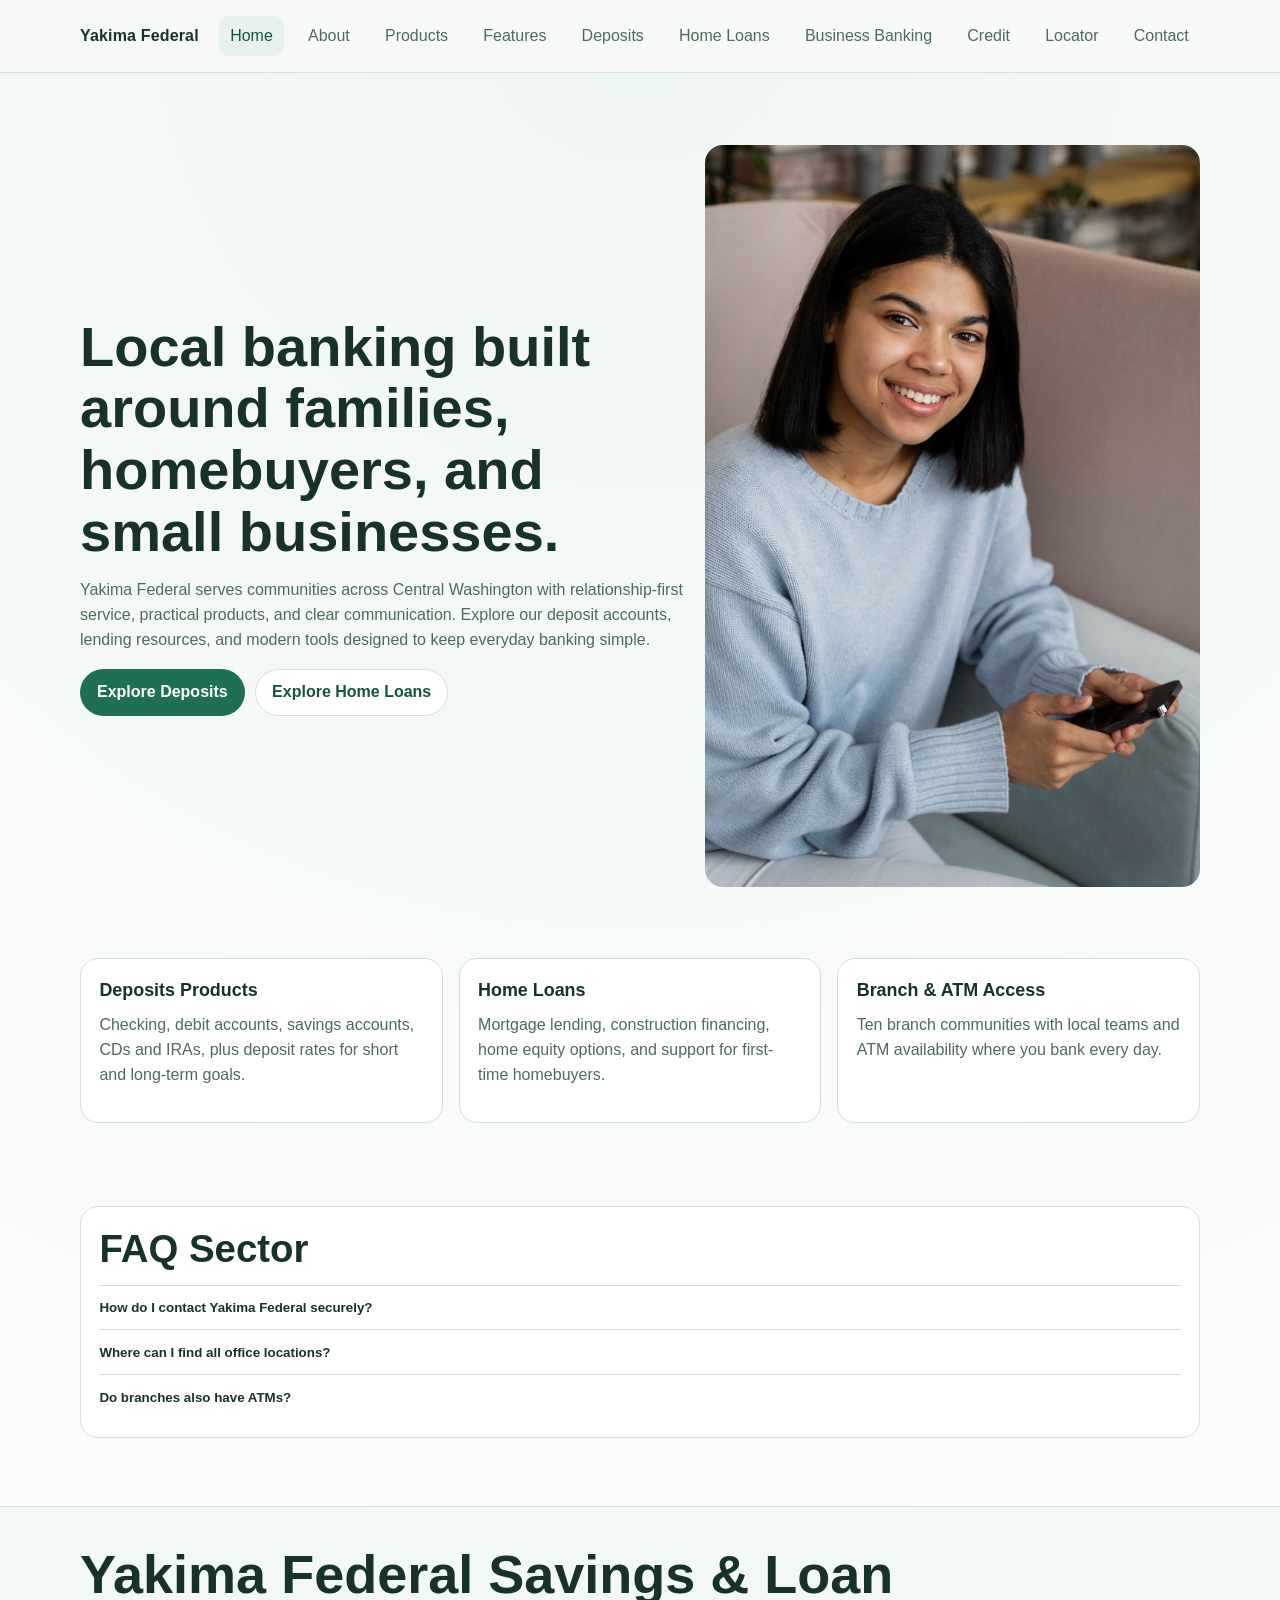
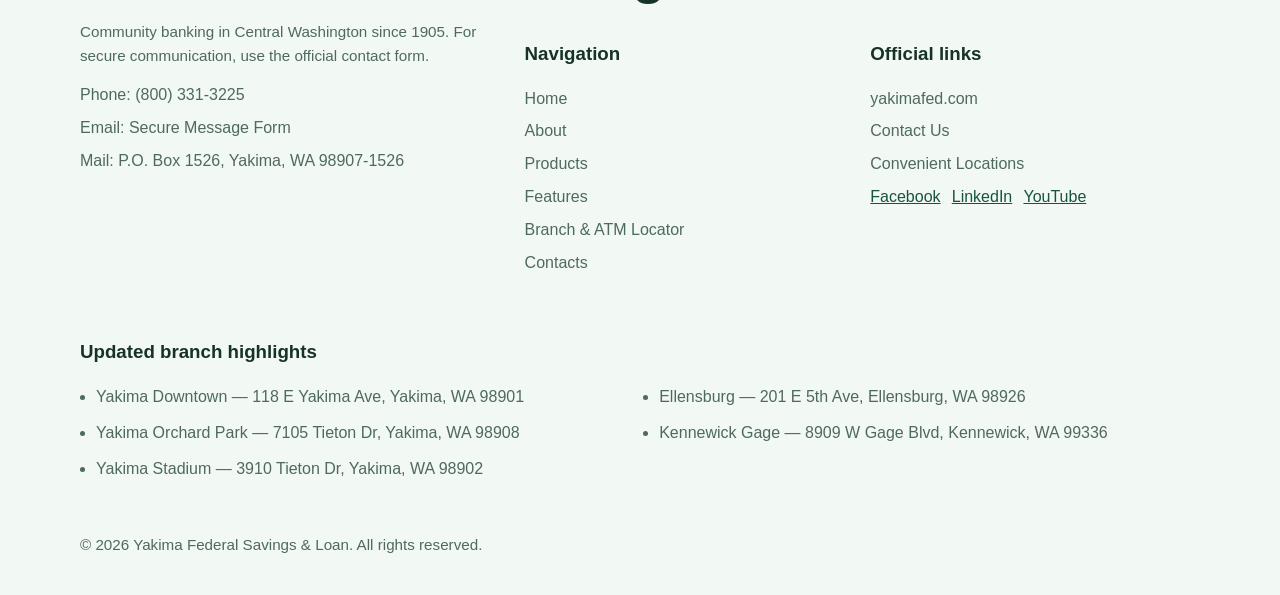
==== yak/index.html @ b7fe2c8a "Drop unused legacy font stylesheet artifacts" ====
<!DOCTYPE html>
<html lang="en">
<head>
  <meta charset="UTF-8">
  <meta name="viewport" content="width=device-width, initial-scale=1.0">
  <title>Home | Yakima Federal</title>
  <link rel="stylesheet" href="site.css">
</head>
<body>
<header class="topbar">
  <div class="container nav-wrap">
    <a class="brand" href="index.html">Yakima Federal</a>
    <button class="menu-toggle" aria-expanded="false" aria-label="Open menu">Menu</button>
    <nav class="nav-links"><a class="active" href="index.html">Home</a><a class="" href="about/index.html">About</a><a class="" href="products/index.html">Products</a><a class="" href="features/index.html">Features</a><a class="" href="deposits-products/index.html">Deposits</a><a class="" href="home-loans/index.html">Home Loans</a><a class="" href="business-banking/index.html">Business Banking</a><a class="" href="credit/index.html">Credit</a><a class="" href="branch-atm-locator/index.html">Locator</a><a class="" href="contact/index.html">Contact</a></nav>
  </div>
</header>

<main>
  <section class="hero">
    <div class="container hero-grid">
      <div>
        <h1>Local banking built around families, homebuyers, and small businesses.</h1>
        <p>Yakima Federal serves communities across Central Washington with relationship-first service, practical products, and clear communication. Explore our deposit accounts, lending resources, and modern tools designed to keep everyday banking simple.</p>
        <div class="actions">
          <a class="btn primary" href="deposits-products/index.html">Explore Deposits</a>
          <a class="btn secondary" href="home-loans/index.html">Explore Home Loans</a>
        </div>
      </div>
      <img src="young-co-worker-spending-time-office_23-2149328310.jpg" alt="Two coworkers reviewing financial information in an office">
    </div>
  </section>
  <section class="section" id="quick-links">
    <div class="container grid grid-3">
      <article class="card"><h3>Deposits Products</h3><p>Checking, debit accounts, savings accounts, CDs and IRAs, plus deposit rates for short and long-term goals.</p></article>
      <article class="card"><h3>Home Loans</h3><p>Mortgage lending, construction financing, home equity options, and support for first-time homebuyers.</p></article>
      <article class="card"><h3>Branch &amp; ATM Access</h3><p>Ten branch communities with local teams and ATM availability where you bank every day.</p></article>
    </div>
  </section>
  <section class="section">
    <div class="container card faq-sector" id="faq">
      <h2>FAQ Sector</h2>
      <div class="faq-item" data-faq-item><button class="faq-question" data-faq-trigger>How do I contact Yakima Federal securely?</button><div class="faq-answer">Use the secure message form on the official Contact Us page or call (800) 331-3225 for direct support.</div></div>
      <div class="faq-item" data-faq-item><button class="faq-question" data-faq-trigger>Where can I find all office locations?</button><div class="faq-answer">Open the Branch &amp; ATM Locator page for the complete updated address list.</div></div>
      <div class="faq-item" data-faq-item><button class="faq-question" data-faq-trigger>Do branches also have ATMs?</button><div class="faq-answer">Yes, the listed branch locations include ATM access according to the published location directory.</div></div>
    </div>
  </section>
</main>
<footer>
  <div class="container footer-inner">
    <h2 class="footer-title">Yakima Federal Savings &amp; Loan</h2>
    <div class="footer-grid">
      <div>
        <p class="small">Community banking in Central Washington since 1905. For secure communication, use the official contact form.</p>
        <ul class="footer-list">
          <li>Phone: <a href="tel:+18003313225">(800) 331-3225</a></li>
          <li>Email: <a href="https://www.yakimafed.com/contact-us/" target="_blank" rel="noopener">Secure Message Form</a></li>
          <li>Mail: P.O. Box 1526, Yakima, WA 98907-1526</li>
        </ul>
      </div>
      <div>
        <h3>Navigation</h3>
        <ul class="footer-list">
          <li><a href="index.html">Home</a></li>
          <li><a href="about/index.html">About</a></li>
          <li><a href="products/index.html">Products</a></li>
          <li><a href="features/index.html">Features</a></li>
          <li><a href="branch-atm-locator/index.html">Branch &amp; ATM Locator</a></li>
          <li><a href="contact/index.html">Contacts</a></li>
        </ul>
      </div>
      <div>
        <h3>Official links</h3>
        <ul class="footer-list">
          <li><a href="https://www.yakimafed.com" target="_blank" rel="noopener">yakimafed.com</a></li>
          <li><a href="https://www.yakimafed.com/contact-us/" target="_blank" rel="noopener">Contact Us</a></li>
          <li><a href="https://www.yakimafed.com/convenient-locations/" target="_blank" rel="noopener">Convenient Locations</a></li>
        </ul>
        <div class="socials">
          <a href="https://www.facebook.com/yakfed" target="_blank" rel="noopener">Facebook</a>
          <a href="https://www.linkedin.com/company/yakfed/" target="_blank" rel="noopener">LinkedIn</a>
          <a href="https://www.youtube.com/@yakimafederal_official" target="_blank" rel="noopener">YouTube</a>
        </div>
      </div>
    </div>
    <div class="section">
      <h3>Updated branch highlights</h3>
      <ul class="location-list"><li>Yakima Downtown — 118 E Yakima Ave, Yakima, WA 98901</li><li>Yakima Orchard Park — 7105 Tieton Dr, Yakima, WA 98908</li><li>Yakima Stadium — 3910 Tieton Dr, Yakima, WA 98902</li><li>Ellensburg — 201 E 5th Ave, Ellensburg, WA 98926</li><li>Kennewick Gage — 8909 W Gage Blvd, Kennewick, WA 99336</li></ul>
    </div>
    <p class="small">© <span class="current-year"></span> Yakima Federal Savings &amp; Loan. All rights reserved.</p>
  </div>
</footer><script src="site.js"></script>
</body>
</html>
---- yak/site.css ----
:root {
  --bg: #f7faf7;
  --card: #ffffff;
  --text: #173227;
  --muted: #4e6a5d;
  --line: #d2e2d6;
  --accent: #1f6f52;
  --accent-dark: #17543f;
}
* { box-sizing: border-box; }
html, body { margin: 0; padding: 0; }
body {
  font-family: Inter, Mulish, Arial, sans-serif;
  background: radial-gradient(circle at top, #eef6f1 0%, #f7faf7 45%, #ffffff 100%);
  color: var(--text);
  line-height: 1.55;
}
a { color: inherit; text-decoration: none; }
img { max-width: 100%; border-radius: 18px; }
.container { width: min(1120px, 92%); margin: 0 auto; }
.topbar {
  position: sticky; top: 0; z-index: 30; backdrop-filter: blur(8px);
  background: rgba(247, 250, 247, 0.85); border-bottom: 1px solid var(--line);
}
.nav-wrap { display: flex; align-items: center; justify-content: space-between; gap: 1rem; min-height: 72px; }
.brand { font-weight: 700; letter-spacing: .01em; }
.menu-toggle { display: none; border: 1px solid var(--line); background: #fff; border-radius: 10px; padding: .45rem .7rem; cursor: pointer; }
.nav-links { display: flex; gap: .8rem; align-items: center; flex-wrap: wrap; }
.nav-links a { padding: .45rem .7rem; border-radius: 10px; color: var(--muted); }
.nav-links a:hover, .nav-links a.active { background: #e6f2eb; color: var(--accent-dark); }
.hero { padding: 4.5rem 0 2.2rem; }
.hero-grid { display: grid; gap: 1.3rem; grid-template-columns: 1.1fr .9fr; align-items: center; }
h1 { font-size: clamp(2rem, 5vw, 3.5rem); line-height: 1.1; margin: 0 0 1rem; }
h2 { font-size: clamp(1.5rem, 3.2vw, 2.4rem); line-height: 1.2; margin: 0 0 .8rem; }
p { margin: 0 0 1rem; color: var(--muted); }
.actions { display: flex; flex-wrap: wrap; gap: .65rem; }
.btn { display: inline-flex; align-items: center; justify-content: center; border-radius: 999px; padding: .65rem 1rem; font-weight: 600; border: 1px solid transparent; }
.btn.primary { background: var(--accent); color: #fff; }
.btn.primary:hover { background: var(--accent-dark); }
.btn.secondary { border-color: var(--line); color: var(--accent-dark); background: #fff; }
.section { padding: 2.2rem 0; }
.grid { display: grid; gap: 1rem; }
.grid-2 { grid-template-columns: repeat(2, minmax(0, 1fr)); }
.grid-3 { grid-template-columns: repeat(3, minmax(0, 1fr)); }
.card { background: var(--card); border: 1px solid var(--line); border-radius: 18px; padding: 1.15rem; }
.card h3 { margin: 0 0 .55rem; font-size: 1.12rem; }
ul.clean { margin: .25rem 0 0; padding-left: 1.1rem; color: var(--muted); }
ul.clean li { margin-bottom: .35rem; }
.faq-sector { margin-top: .8rem; }
.faq-item { border-top: 1px solid var(--line); }
.faq-question { width: 100%; text-align: left; padding: .9rem 0; font-weight: 600; color: var(--text); cursor: pointer; background: none; }
.faq-question { border: none; }
.faq-question:focus-visible { outline: 2px solid var(--accent); outline-offset: 3px; border-radius: 6px; }
.faq-answer { display: none; padding: 0 0 1rem; color: var(--muted); }
.faq-item.open .faq-answer { display: block; }
footer { margin-top: 2rem; border-top: 1px solid var(--line); background: #f2f8f4; }
.footer-inner { padding: 2.2rem 0 1.4rem; }
.footer-title { font-weight: 700; margin: 0 0 .85rem; white-space: nowrap; }
.footer-grid { display: grid; grid-template-columns: 1.3fr 1fr 1fr; gap: 1rem; }
.footer-list { list-style: none; margin: 0; padding: 0; }
.footer-list li { margin: .5rem 0; color: var(--muted); }
.small { color: var(--muted); font-size: .95rem; }
.socials { display: flex; gap: .7rem; flex-wrap: wrap; }
.socials a { color: var(--accent-dark); text-decoration: underline; }
.location-list { columns: 2; column-gap: 1.4rem; padding-left: 1rem; }
.location-list li { margin-bottom: .7rem; break-inside: avoid; color: var(--muted); }
@media (max-width: 980px) {
  .hero-grid, .grid-3, .footer-grid { grid-template-columns: 1fr; }
  .grid-2 { grid-template-columns: 1fr; }
  .location-list { columns: 1; }
}
@media (max-width: 820px) {
  .menu-toggle { display: inline-flex; }
  .nav-links { display: none; position: absolute; left: 4%; right: 4%; top: 78px; background: #fff; border: 1px solid var(--line); border-radius: 14px; padding: .8rem; flex-direction: column; align-items: stretch; }
  .nav-links.open { display: flex; }
  .nav-links a { padding: .6rem .7rem; }
}
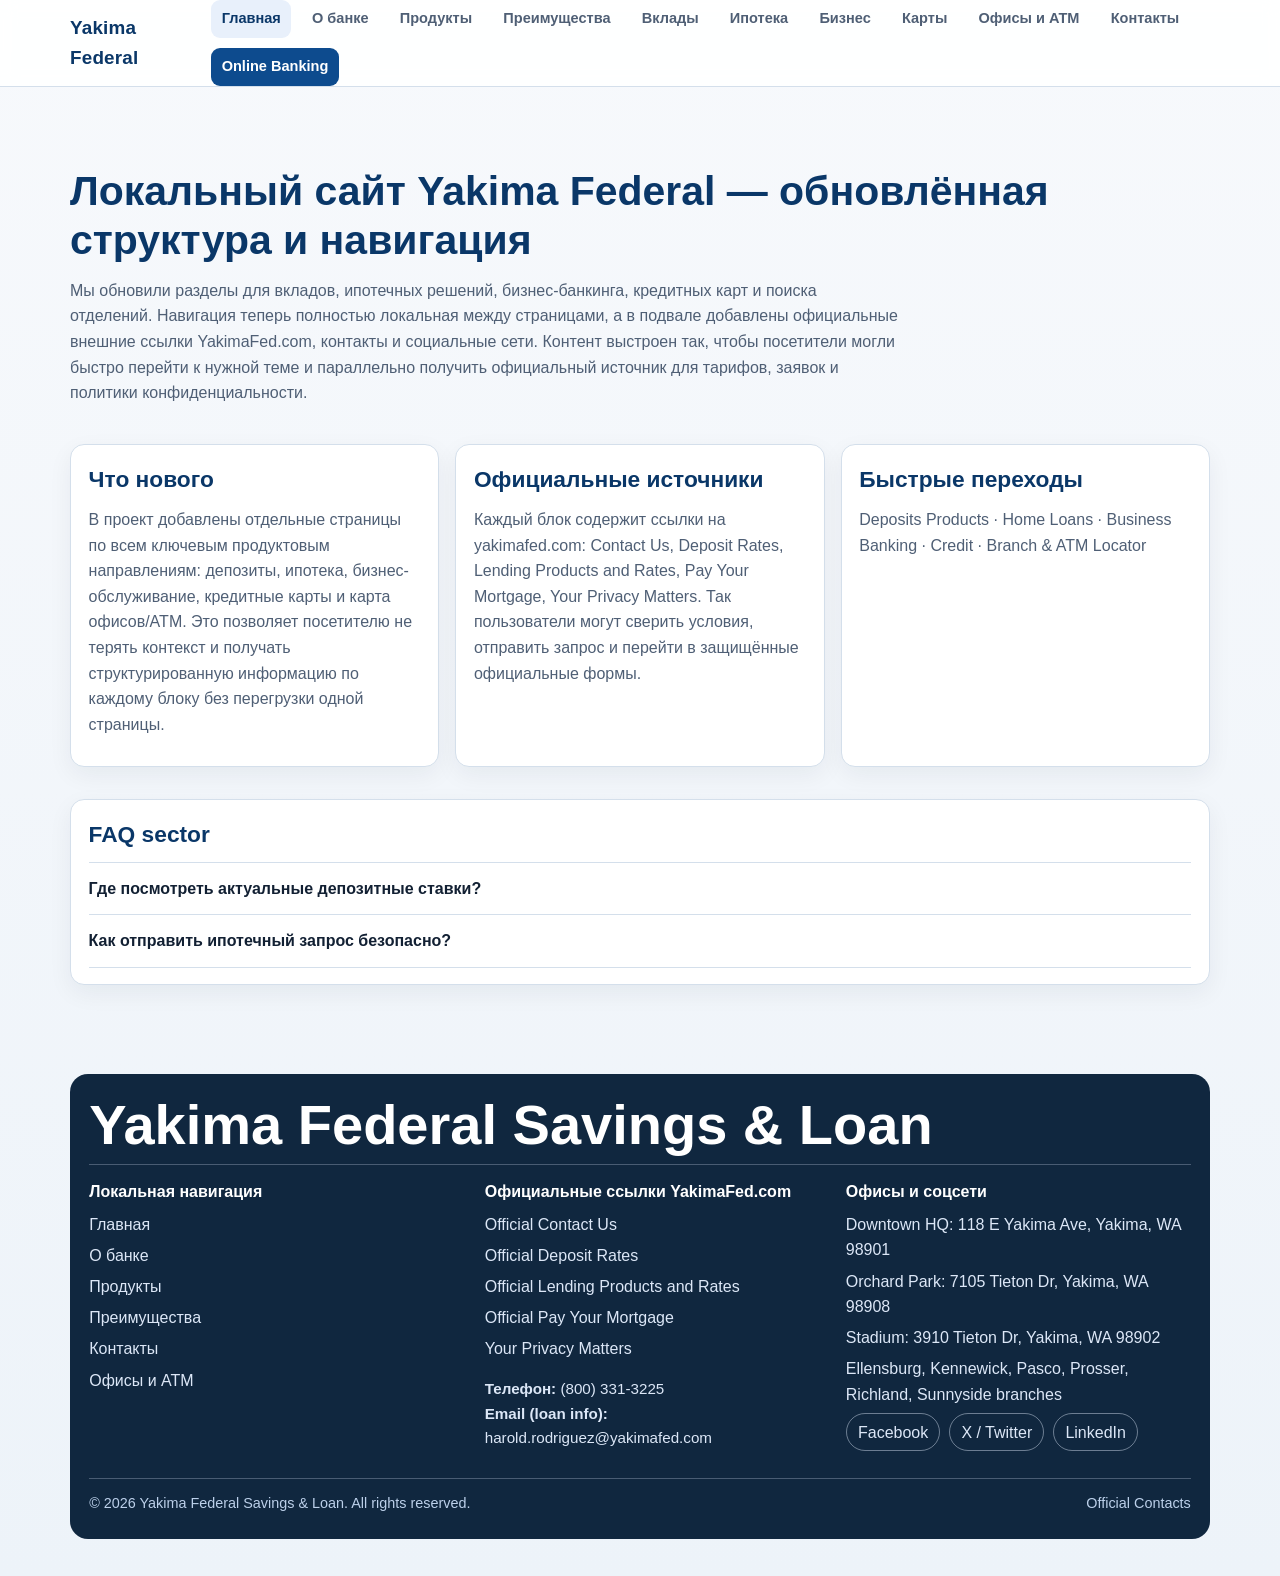
==== commit 224048de: "Unpack archive and rebuild Yakima Federal site pages" ====
--- a/yak/index.html
+++ b/yak/index.html
@@ -1,93 +1,69 @@
 <!DOCTYPE html>
-<html lang="en">
+<html lang="ru">
 <head>
   <meta charset="UTF-8">
   <meta name="viewport" content="width=device-width, initial-scale=1.0">
-  <title>Home | Yakima Federal</title>
-  <link rel="stylesheet" href="site.css">
+  <title>Главная | Yakima Federal</title>
+  <link rel="stylesheet" href="/yak/site.css">
 </head>
 <body>
-<header class="topbar">
-  <div class="container nav-wrap">
-    <a class="brand" href="index.html">Yakima Federal</a>
-    <button class="menu-toggle" aria-expanded="false" aria-label="Open menu">Menu</button>
-    <nav class="nav-links"><a class="active" href="index.html">Home</a><a class="" href="about/index.html">About</a><a class="" href="products/index.html">Products</a><a class="" href="features/index.html">Features</a><a class="" href="deposits-products/index.html">Deposits</a><a class="" href="home-loans/index.html">Home Loans</a><a class="" href="business-banking/index.html">Business Banking</a><a class="" href="credit/index.html">Credit</a><a class="" href="branch-atm-locator/index.html">Locator</a><a class="" href="contact/index.html">Contact</a></nav>
-  </div>
-</header>
+  <header class="site-header">
+    <div class="container nav-wrap">
+      <a class="brand" href="/yak/index.html">Yakima Federal</a>
+      <button class="nav-toggle" data-nav-toggle aria-label="Открыть меню" aria-expanded="false">☰</button>
+      <nav class="nav-menu" data-nav-menu>
+        <a href="/yak/index.html" class="active">Главная</a><a href="/yak/about/index.html" class="">О банке</a><a href="/yak/products/index.html" class="">Продукты</a><a href="/yak/features/index.html" class="">Преимущества</a><a href="/yak/deposits-products/index.html" class="">Вклады</a><a href="/yak/home-loans/index.html" class="">Ипотека</a><a href="/yak/business-banking/index.html" class="">Бизнес</a><a href="/yak/credit/index.html" class="">Карты</a><a href="/yak/branch-atm-locator/index.html" class="">Офисы и ATM</a><a href="/yak/contact/index.html" class="">Контакты</a>
+        <a href="https://www.yakimafed.com/online-banking/" class="online-link" target="_blank" rel="noopener noreferrer">Online Banking</a>
+      </nav>
+    </div>
+  </header>
 
-<main>
-  <section class="hero">
-    <div class="container hero-grid">
-      <div>
-        <h1>Local banking built around families, homebuyers, and small businesses.</h1>
-        <p>Yakima Federal serves communities across Central Washington with relationship-first service, practical products, and clear communication. Explore our deposit accounts, lending resources, and modern tools designed to keep everyday banking simple.</p>
-        <div class="actions">
-          <a class="btn primary" href="deposits-products/index.html">Explore Deposits</a>
-          <a class="btn secondary" href="home-loans/index.html">Explore Home Loans</a>
+  <main>
+    <section class="hero" id="top">
+      <div class="container">
+        <h1>Локальный сайт Yakima Federal — обновлённая структура и навигация</h1>
+        <p>Мы обновили разделы для вкладов, ипотечных решений, бизнес-банкинга, кредитных карт и поиска отделений. Навигация теперь полностью локальная между страницами, а в подвале добавлены официальные внешние ссылки YakimaFed.com, контакты и социальные сети. Контент выстроен так, чтобы посетители могли быстро перейти к нужной теме и параллельно получить официальный источник для тарифов, заявок и политики конфиденциальности.</p>
+      </div>
+    </section>
+    
+<section class="section"><div class="container grid cols-3">
+  <article class="card"><h2>Что нового</h2><p>В проект добавлены отдельные страницы по всем ключевым продуктовым направлениям: депозиты, ипотека, бизнес-обслуживание, кредитные карты и карта офисов/ATM. Это позволяет посетителю не терять контекст и получать структурированную информацию по каждому блоку без перегрузки одной страницы.</p></article>
+  <article class="card"><h2>Официальные источники</h2><p>Каждый блок содержит ссылки на yakimafed.com: Contact Us, Deposit Rates, Lending Products and Rates, Pay Your Mortgage, Your Privacy Matters. Так пользователи могут сверить условия, отправить запрос и перейти в защищённые официальные формы.</p></article>
+  <article class="card"><h2>Быстрые переходы</h2><p><a href="/yak/deposits-products/index.html">Deposits Products</a> · <a href="/yak/home-loans/index.html">Home Loans</a> · <a href="/yak/business-banking/index.html">Business Banking</a> · <a href="/yak/credit/index.html">Credit</a> · <a href="/yak/branch-atm-locator/index.html">Branch & ATM Locator</a></p></article>
+</div></section>
+<section class="section" id="faq"><div class="container card"><h2>FAQ sector</h2>
+  <div class="faq-item" data-faq-item><button class="faq-question" data-faq-question aria-expanded="false">Где посмотреть актуальные депозитные ставки?</button><div class="faq-answer" data-faq-answer hidden>Перейдите в раздел Deposits Products и используйте ссылку Official Deposit Rates на yakimafed.com. Там публикуются актуальные условия по Checking, Savings, CDs/IRAs и другим депозитным решениям.</div></div>
+  <div class="faq-item" data-faq-item><button class="faq-question" data-faq-question aria-expanded="false">Как отправить ипотечный запрос безопасно?</button><div class="faq-answer" data-faq-answer hidden>На странице Home Loans есть прямые ссылки Request Loan Info и Pay Your Mortgage. Для персональных данных используйте только официальные формы и защищённые каналы на yakimafed.com.</div></div>
+</div></section>
+
+  </main>
+
+  <footer class="site-footer">
+    <div class="container footer-shell">
+      <h2 class="footer-title" data-footer-title>Yakima Federal Savings &amp; Loan</h2>
+      <div class="footer-grid">
+        <div>
+          <h3>Локальная навигация</h3>
+          <ul><li><a href="/yak/index.html">Главная</a></li><li><a href="/yak/about/index.html">О банке</a></li><li><a href="/yak/products/index.html">Продукты</a></li><li><a href="/yak/features/index.html">Преимущества</a></li><li><a href="/yak/contact/index.html">Контакты</a></li><li><a href="/yak/branch-atm-locator/index.html">Офисы и ATM</a></li></ul>
+        </div>
+        <div>
+          <h3>Официальные ссылки YakimaFed.com</h3>
+          <ul><li><a href="https://www.yakimafed.com/contact-us/" target="_blank" rel="noopener noreferrer">Official Contact Us</a></li><li><a href="https://www.yakimafed.com/deposit-products/deposit-rates/" target="_blank" rel="noopener noreferrer">Official Deposit Rates</a></li><li><a href="https://www.yakimafed.com/lending-products-and-rates/" target="_blank" rel="noopener noreferrer">Official Lending Products and Rates</a></li><li><a href="https://www.yakimafed.com/pay-your-mortgage/" target="_blank" rel="noopener noreferrer">Official Pay Your Mortgage</a></li><li><a href="https://www.yakimafed.com/privacy-and-security/" target="_blank" rel="noopener noreferrer">Your Privacy Matters</a></li></ul>
+          <p class="kv"><strong>Телефон:</strong> <a href="tel:+18003313225">(800) 331-3225</a><br><strong>Email (loan info):</strong> <a href="mailto:harold.rodriguez@yakimafed.com">harold.rodriguez@yakimafed.com</a></p>
+        </div>
+        <div>
+          <h3>Офисы и соцсети</h3>
+          <ul><li>Downtown HQ: 118 E Yakima Ave, Yakima, WA 98901</li><li>Orchard Park: 7105 Tieton Dr, Yakima, WA 98908</li><li>Stadium: 3910 Tieton Dr, Yakima, WA 98902</li><li>Ellensburg, Kennewick, Pasco, Prosser, Richland, Sunnyside branches</li></ul>
+          <div class="socials"><a href="https://www.facebook.com/yakfed" target="_blank" rel="noopener noreferrer">Facebook</a><a href="https://twitter.com/yakfed" target="_blank" rel="noopener noreferrer">X / Twitter</a><a href="https://www.linkedin.com/company/yakfed/" target="_blank" rel="noopener noreferrer">LinkedIn</a></div>
         </div>
       </div>
-      <img src="young-co-worker-spending-time-office_23-2149328310.jpg" alt="Two coworkers reviewing financial information in an office">
-    </div>
-  </section>
-  <section class="section" id="quick-links">
-    <div class="container grid grid-3">
-      <article class="card"><h3>Deposits Products</h3><p>Checking, debit accounts, savings accounts, CDs and IRAs, plus deposit rates for short and long-term goals.</p></article>
-      <article class="card"><h3>Home Loans</h3><p>Mortgage lending, construction financing, home equity options, and support for first-time homebuyers.</p></article>
-      <article class="card"><h3>Branch &amp; ATM Access</h3><p>Ten branch communities with local teams and ATM availability where you bank every day.</p></article>
-    </div>
-  </section>
-  <section class="section">
-    <div class="container card faq-sector" id="faq">
-      <h2>FAQ Sector</h2>
-      <div class="faq-item" data-faq-item><button class="faq-question" data-faq-trigger>How do I contact Yakima Federal securely?</button><div class="faq-answer">Use the secure message form on the official Contact Us page or call (800) 331-3225 for direct support.</div></div>
-      <div class="faq-item" data-faq-item><button class="faq-question" data-faq-trigger>Where can I find all office locations?</button><div class="faq-answer">Open the Branch &amp; ATM Locator page for the complete updated address list.</div></div>
-      <div class="faq-item" data-faq-item><button class="faq-question" data-faq-trigger>Do branches also have ATMs?</button><div class="faq-answer">Yes, the listed branch locations include ATM access according to the published location directory.</div></div>
-    </div>
-  </section>
-</main>
-<footer>
-  <div class="container footer-inner">
-    <h2 class="footer-title">Yakima Federal Savings &amp; Loan</h2>
-    <div class="footer-grid">
-      <div>
-        <p class="small">Community banking in Central Washington since 1905. For secure communication, use the official contact form.</p>
-        <ul class="footer-list">
-          <li>Phone: <a href="tel:+18003313225">(800) 331-3225</a></li>
-          <li>Email: <a href="https://www.yakimafed.com/contact-us/" target="_blank" rel="noopener">Secure Message Form</a></li>
-          <li>Mail: P.O. Box 1526, Yakima, WA 98907-1526</li>
-        </ul>
-      </div>
-      <div>
-        <h3>Navigation</h3>
-        <ul class="footer-list">
-          <li><a href="index.html">Home</a></li>
-          <li><a href="about/index.html">About</a></li>
-          <li><a href="products/index.html">Products</a></li>
-          <li><a href="features/index.html">Features</a></li>
-          <li><a href="branch-atm-locator/index.html">Branch &amp; ATM Locator</a></li>
-          <li><a href="contact/index.html">Contacts</a></li>
-        </ul>
-      </div>
-      <div>
-        <h3>Official links</h3>
-        <ul class="footer-list">
-          <li><a href="https://www.yakimafed.com" target="_blank" rel="noopener">yakimafed.com</a></li>
-          <li><a href="https://www.yakimafed.com/contact-us/" target="_blank" rel="noopener">Contact Us</a></li>
-          <li><a href="https://www.yakimafed.com/convenient-locations/" target="_blank" rel="noopener">Convenient Locations</a></li>
-        </ul>
-        <div class="socials">
-          <a href="https://www.facebook.com/yakfed" target="_blank" rel="noopener">Facebook</a>
-          <a href="https://www.linkedin.com/company/yakfed/" target="_blank" rel="noopener">LinkedIn</a>
-          <a href="https://www.youtube.com/@yakimafederal_official" target="_blank" rel="noopener">YouTube</a>
-        </div>
+      <div class="footer-note">
+        <span>© <span data-year></span> Yakima Federal Savings &amp; Loan. All rights reserved.</span>
+        <span><a href="https://www.yakimafed.com/contact-us/" target="_blank" rel="noopener noreferrer">Official Contacts</a></span>
       </div>
     </div>
-    <div class="section">
-      <h3>Updated branch highlights</h3>
-      <ul class="location-list"><li>Yakima Downtown — 118 E Yakima Ave, Yakima, WA 98901</li><li>Yakima Orchard Park — 7105 Tieton Dr, Yakima, WA 98908</li><li>Yakima Stadium — 3910 Tieton Dr, Yakima, WA 98902</li><li>Ellensburg — 201 E 5th Ave, Ellensburg, WA 98926</li><li>Kennewick Gage — 8909 W Gage Blvd, Kennewick, WA 99336</li></ul>
-    </div>
-    <p class="small">© <span class="current-year"></span> Yakima Federal Savings &amp; Loan. All rights reserved.</p>
-  </div>
-</footer><script src="site.js"></script>
+  </footer>
+
+  <script src="/yak/site.js"></script>
 </body>
 </html>
--- a/yak/site.css
+++ b/yak/site.css
@@ -1,77 +1,71 @@
 :root {
-  --bg: #f7faf7;
-  --card: #ffffff;
-  --text: #173227;
-  --muted: #4e6a5d;
-  --line: #d2e2d6;
-  --accent: #1f6f52;
-  --accent-dark: #17543f;
+  --bg: #f4f7fb;
+  --surface: #ffffff;
+  --text: #122033;
+  --muted: #4f5f75;
+  --brand: #0d4b8e;
+  --brand-dark: #0a3768;
+  --border: #d4dfeb;
+  --max: 1140px;
+  --radius: 14px;
 }
 * { box-sizing: border-box; }
-html, body { margin: 0; padding: 0; }
+html { scroll-behavior: smooth; }
 body {
-  font-family: Inter, Mulish, Arial, sans-serif;
-  background: radial-gradient(circle at top, #eef6f1 0%, #f7faf7 45%, #ffffff 100%);
+  margin: 0;
+  font-family: Mulish, Arial, sans-serif;
+  background: linear-gradient(180deg, #f7f9fc 0%, #edf3f9 100%);
   color: var(--text);
-  line-height: 1.55;
+  line-height: 1.6;
 }
 a { color: inherit; text-decoration: none; }
-img { max-width: 100%; border-radius: 18px; }
-.container { width: min(1120px, 92%); margin: 0 auto; }
-.topbar {
-  position: sticky; top: 0; z-index: 30; backdrop-filter: blur(8px);
-  background: rgba(247, 250, 247, 0.85); border-bottom: 1px solid var(--line);
+.container { width: min(var(--max), calc(100% - 2rem)); margin: 0 auto; }
+.site-header { position: sticky; top: 0; z-index: 30; backdrop-filter: blur(8px); background: rgba(255,255,255,.88); border-bottom: 1px solid var(--border); }
+.nav-wrap { display: flex; align-items: center; justify-content: space-between; gap: 1rem; min-height: 72px; }
+.brand { font-size: 1.18rem; font-weight: 800; color: var(--brand-dark); letter-spacing: .01em; }
+.nav-toggle { display: none; border: 0; background: var(--brand); color: #fff; width: 40px; height: 40px; border-radius: 10px; font-size: 1.05rem; }
+.nav-menu { display: flex; align-items: center; gap: .65rem; flex-wrap: wrap; }
+.nav-menu a { font-weight: 700; font-size: .91rem; color: var(--muted); padding: .45rem .65rem; border-radius: 9px; }
+.nav-menu a.active, .nav-menu a:hover { color: var(--brand-dark); background: #e8f0fb; }
+.online-link { background: var(--brand); color: #fff !important; }
+.hero { padding: 5rem 0 2.4rem; }
+.hero h1 { margin: 0 0 .8rem; font-size: clamp(1.9rem, 3.2vw, 2.8rem); line-height: 1.2; color: var(--brand-dark); }
+.hero p { margin: 0; color: var(--muted); max-width: 830px; }
+.grid { display: grid; gap: 1rem; }
+.grid.cols-2 { grid-template-columns: repeat(2, minmax(0,1fr)); }
+.grid.cols-3 { grid-template-columns: repeat(3, minmax(0,1fr)); }
+.card { background: var(--surface); border: 1px solid var(--border); border-radius: var(--radius); padding: 1rem 1.1rem; box-shadow: 0 8px 24px rgba(18,32,51,.06); }
+.section { padding: 0 0 2rem; }
+.section h2 { margin: 0 0 .6rem; font-size: 1.42rem; color: var(--brand-dark); }
+.section p { margin: 0 0 .8rem; color: var(--muted); }
+.section ul { margin: .4rem 0 0; padding-left: 1.1rem; color: var(--muted); }
+.section li { margin: .25rem 0; }
+.faq-item { border-top: 1px solid var(--border); padding: .8rem 0; }
+.faq-item:last-child { border-bottom: 1px solid var(--border); }
+.faq-question { width: 100%; border: 0; background: transparent; text-align: left; padding: 0; font-size: 1rem; font-weight: 700; color: var(--text); cursor: pointer; }
+.faq-answer[hidden] { display: none; }
+.faq-answer { margin-top: .5rem; color: var(--muted); }
+.site-footer { margin-top: 1.6rem; padding: 2rem 0 2.3rem; }
+.footer-shell { background: #10273f; color: #dce7f7; border-radius: 18px; padding: 1.2rem 1.2rem 1.5rem; }
+.footer-title { margin: 0 0 .4rem; color: #fff; line-height: 1.14; font-weight: 800; white-space: nowrap; }
+.footer-grid { display: grid; gap: 1rem; grid-template-columns: 1.1fr 1fr 1fr; border-top: 1px solid rgba(220,231,247,.28); padding-top: .9rem; }
+.footer-grid h3 { margin: 0 0 .45rem; color: #fff; font-size: 1rem; }
+.footer-grid ul { list-style: none; margin: 0; padding: 0; }
+.footer-grid li { margin: .35rem 0; }
+.footer-note { margin-top: .8rem; padding-top: .8rem; border-top: 1px solid rgba(220,231,247,.28); font-size: .9rem; color: #bcd0ea; display: flex; justify-content: space-between; gap: .8rem; flex-wrap: wrap; }
+.socials { display: flex; flex-wrap: wrap; gap: .55rem; }
+.socials a { display: inline-flex; align-items: center; justify-content: center; border: 1px solid rgba(220,231,247,.45); border-radius: 999px; padding: .33rem .7rem; }
+.kv { font-size: .95rem; color: #dce7f7; }
+
+@media (max-width: 940px) {
+  .grid.cols-3 { grid-template-columns: 1fr 1fr; }
+  .footer-grid { grid-template-columns: 1fr 1fr; }
 }
-.nav-wrap { display: flex; align-items: center; justify-content: space-between; gap: 1rem; min-height: 72px; }
-.brand { font-weight: 700; letter-spacing: .01em; }
-.menu-toggle { display: none; border: 1px solid var(--line); background: #fff; border-radius: 10px; padding: .45rem .7rem; cursor: pointer; }
-.nav-links { display: flex; gap: .8rem; align-items: center; flex-wrap: wrap; }
-.nav-links a { padding: .45rem .7rem; border-radius: 10px; color: var(--muted); }
-.nav-links a:hover, .nav-links a.active { background: #e6f2eb; color: var(--accent-dark); }
-.hero { padding: 4.5rem 0 2.2rem; }
-.hero-grid { display: grid; gap: 1.3rem; grid-template-columns: 1.1fr .9fr; align-items: center; }
-h1 { font-size: clamp(2rem, 5vw, 3.5rem); line-height: 1.1; margin: 0 0 1rem; }
-h2 { font-size: clamp(1.5rem, 3.2vw, 2.4rem); line-height: 1.2; margin: 0 0 .8rem; }
-p { margin: 0 0 1rem; color: var(--muted); }
-.actions { display: flex; flex-wrap: wrap; gap: .65rem; }
-.btn { display: inline-flex; align-items: center; justify-content: center; border-radius: 999px; padding: .65rem 1rem; font-weight: 600; border: 1px solid transparent; }
-.btn.primary { background: var(--accent); color: #fff; }
-.btn.primary:hover { background: var(--accent-dark); }
-.btn.secondary { border-color: var(--line); color: var(--accent-dark); background: #fff; }
-.section { padding: 2.2rem 0; }
-.grid { display: grid; gap: 1rem; }
-.grid-2 { grid-template-columns: repeat(2, minmax(0, 1fr)); }
-.grid-3 { grid-template-columns: repeat(3, minmax(0, 1fr)); }
-.card { background: var(--card); border: 1px solid var(--line); border-radius: 18px; padding: 1.15rem; }
-.card h3 { margin: 0 0 .55rem; font-size: 1.12rem; }
-ul.clean { margin: .25rem 0 0; padding-left: 1.1rem; color: var(--muted); }
-ul.clean li { margin-bottom: .35rem; }
-.faq-sector { margin-top: .8rem; }
-.faq-item { border-top: 1px solid var(--line); }
-.faq-question { width: 100%; text-align: left; padding: .9rem 0; font-weight: 600; color: var(--text); cursor: pointer; background: none; }
-.faq-question { border: none; }
-.faq-question:focus-visible { outline: 2px solid var(--accent); outline-offset: 3px; border-radius: 6px; }
-.faq-answer { display: none; padding: 0 0 1rem; color: var(--muted); }
-.faq-item.open .faq-answer { display: block; }
-footer { margin-top: 2rem; border-top: 1px solid var(--line); background: #f2f8f4; }
-.footer-inner { padding: 2.2rem 0 1.4rem; }
-.footer-title { font-weight: 700; margin: 0 0 .85rem; white-space: nowrap; }
-.footer-grid { display: grid; grid-template-columns: 1.3fr 1fr 1fr; gap: 1rem; }
-.footer-list { list-style: none; margin: 0; padding: 0; }
-.footer-list li { margin: .5rem 0; color: var(--muted); }
-.small { color: var(--muted); font-size: .95rem; }
-.socials { display: flex; gap: .7rem; flex-wrap: wrap; }
-.socials a { color: var(--accent-dark); text-decoration: underline; }
-.location-list { columns: 2; column-gap: 1.4rem; padding-left: 1rem; }
-.location-list li { margin-bottom: .7rem; break-inside: avoid; color: var(--muted); }
-@media (max-width: 980px) {
-  .hero-grid, .grid-3, .footer-grid { grid-template-columns: 1fr; }
-  .grid-2 { grid-template-columns: 1fr; }
-  .location-list { columns: 1; }
+@media (max-width: 760px) {
+  .nav-toggle { display: inline-flex; align-items: center; justify-content: center; }
+  .nav-menu { display: none; width: 100%; padding: .7rem 0 .2rem; }
+  .nav-menu.is-open { display: flex; }
+  .nav-wrap { flex-wrap: wrap; }
+  .grid.cols-2, .grid.cols-3, .footer-grid { grid-template-columns: 1fr; }
+  .hero { padding-top: 4.4rem; }
 }
-@media (max-width: 820px) {
-  .menu-toggle { display: inline-flex; }
-  .nav-links { display: none; position: absolute; left: 4%; right: 4%; top: 78px; background: #fff; border: 1px solid var(--line); border-radius: 14px; padding: .8rem; flex-direction: column; align-items: stretch; }
-  .nav-links.open { display: flex; }
-  .nav-links a { padding: .6rem .7rem; }
-}
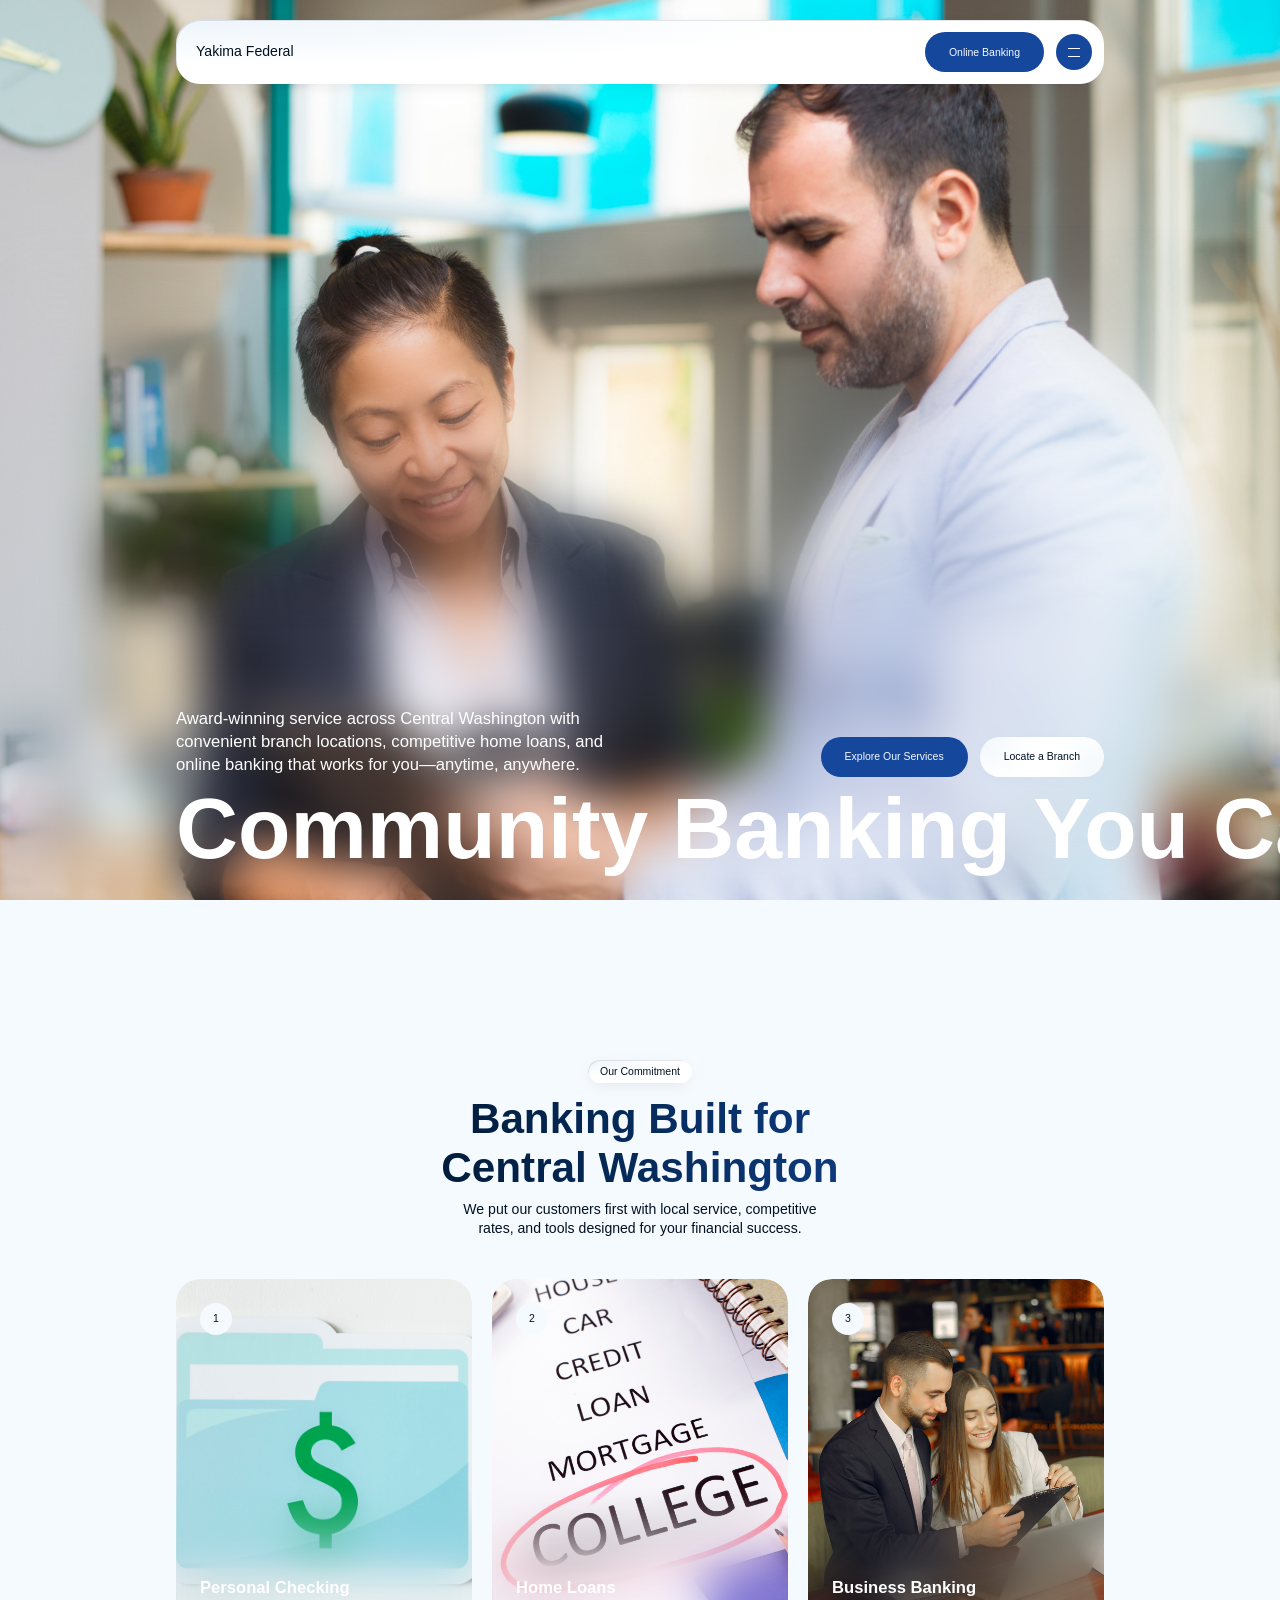
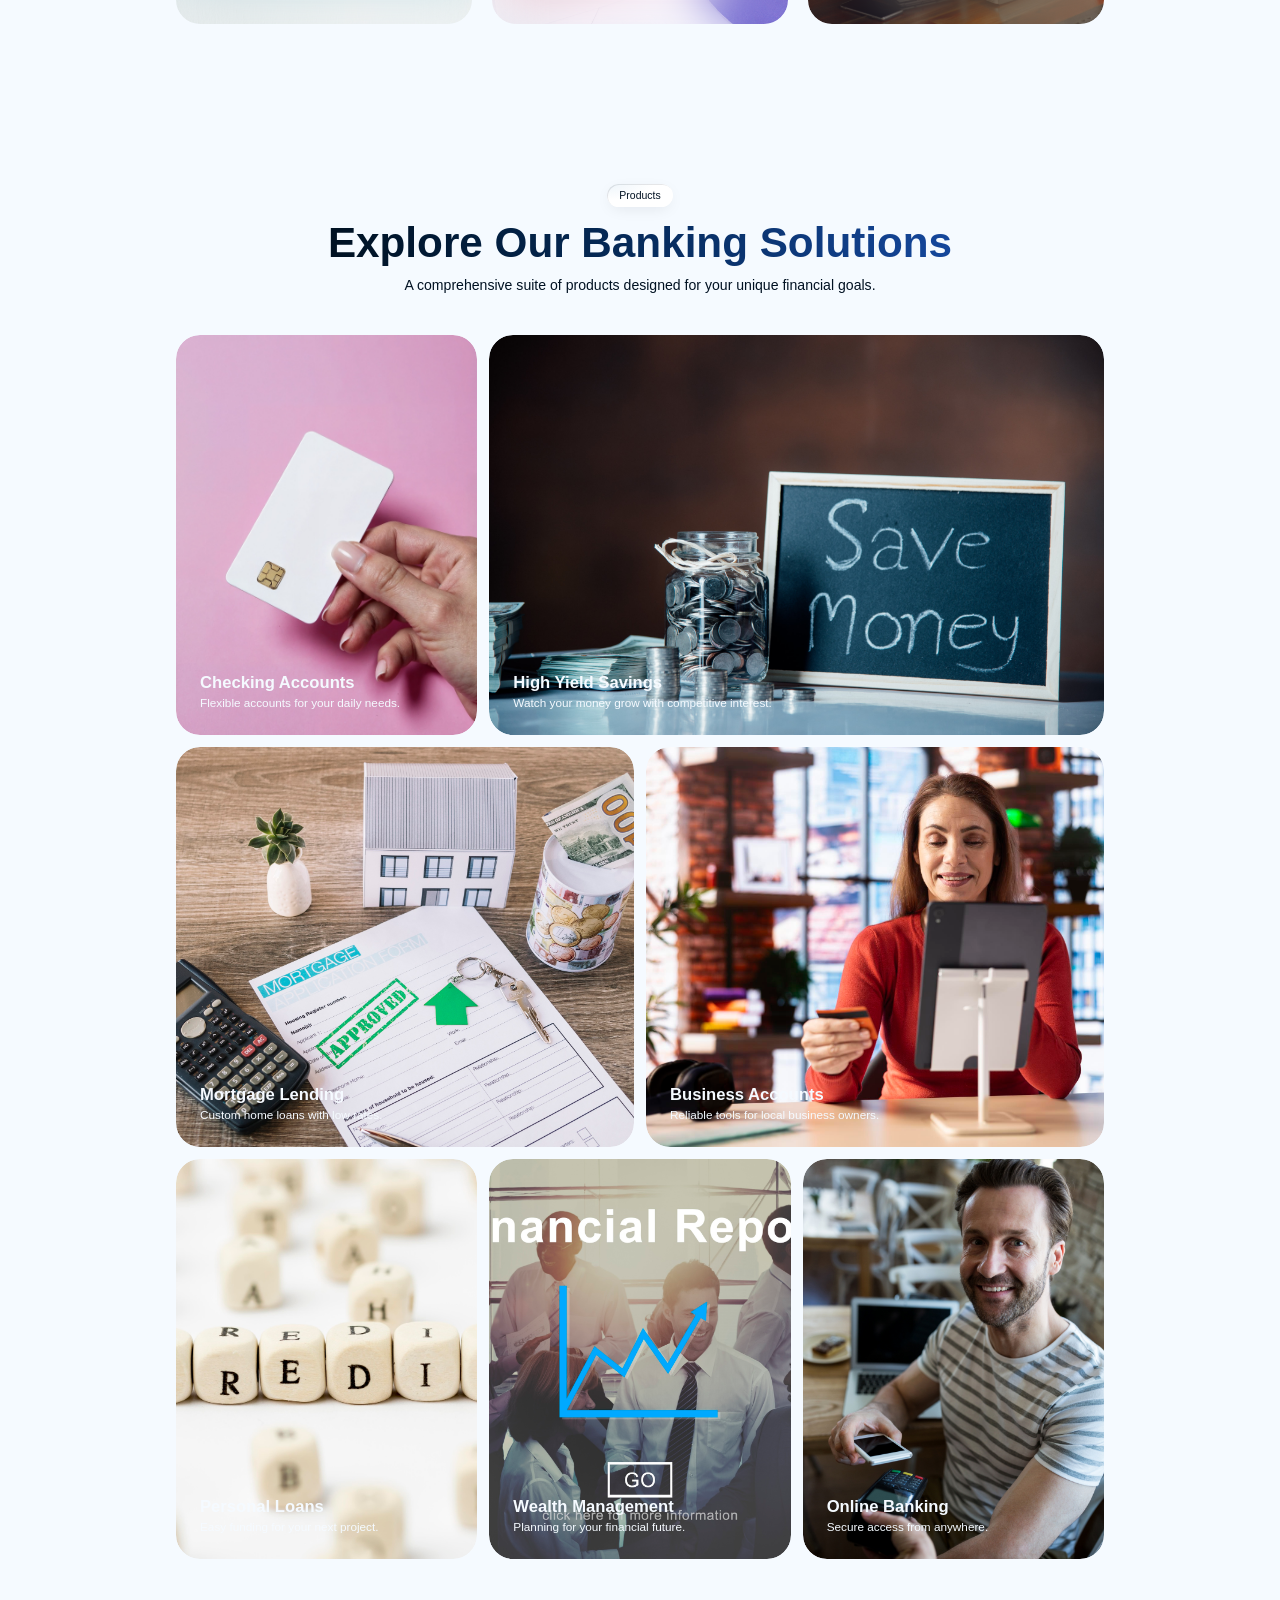
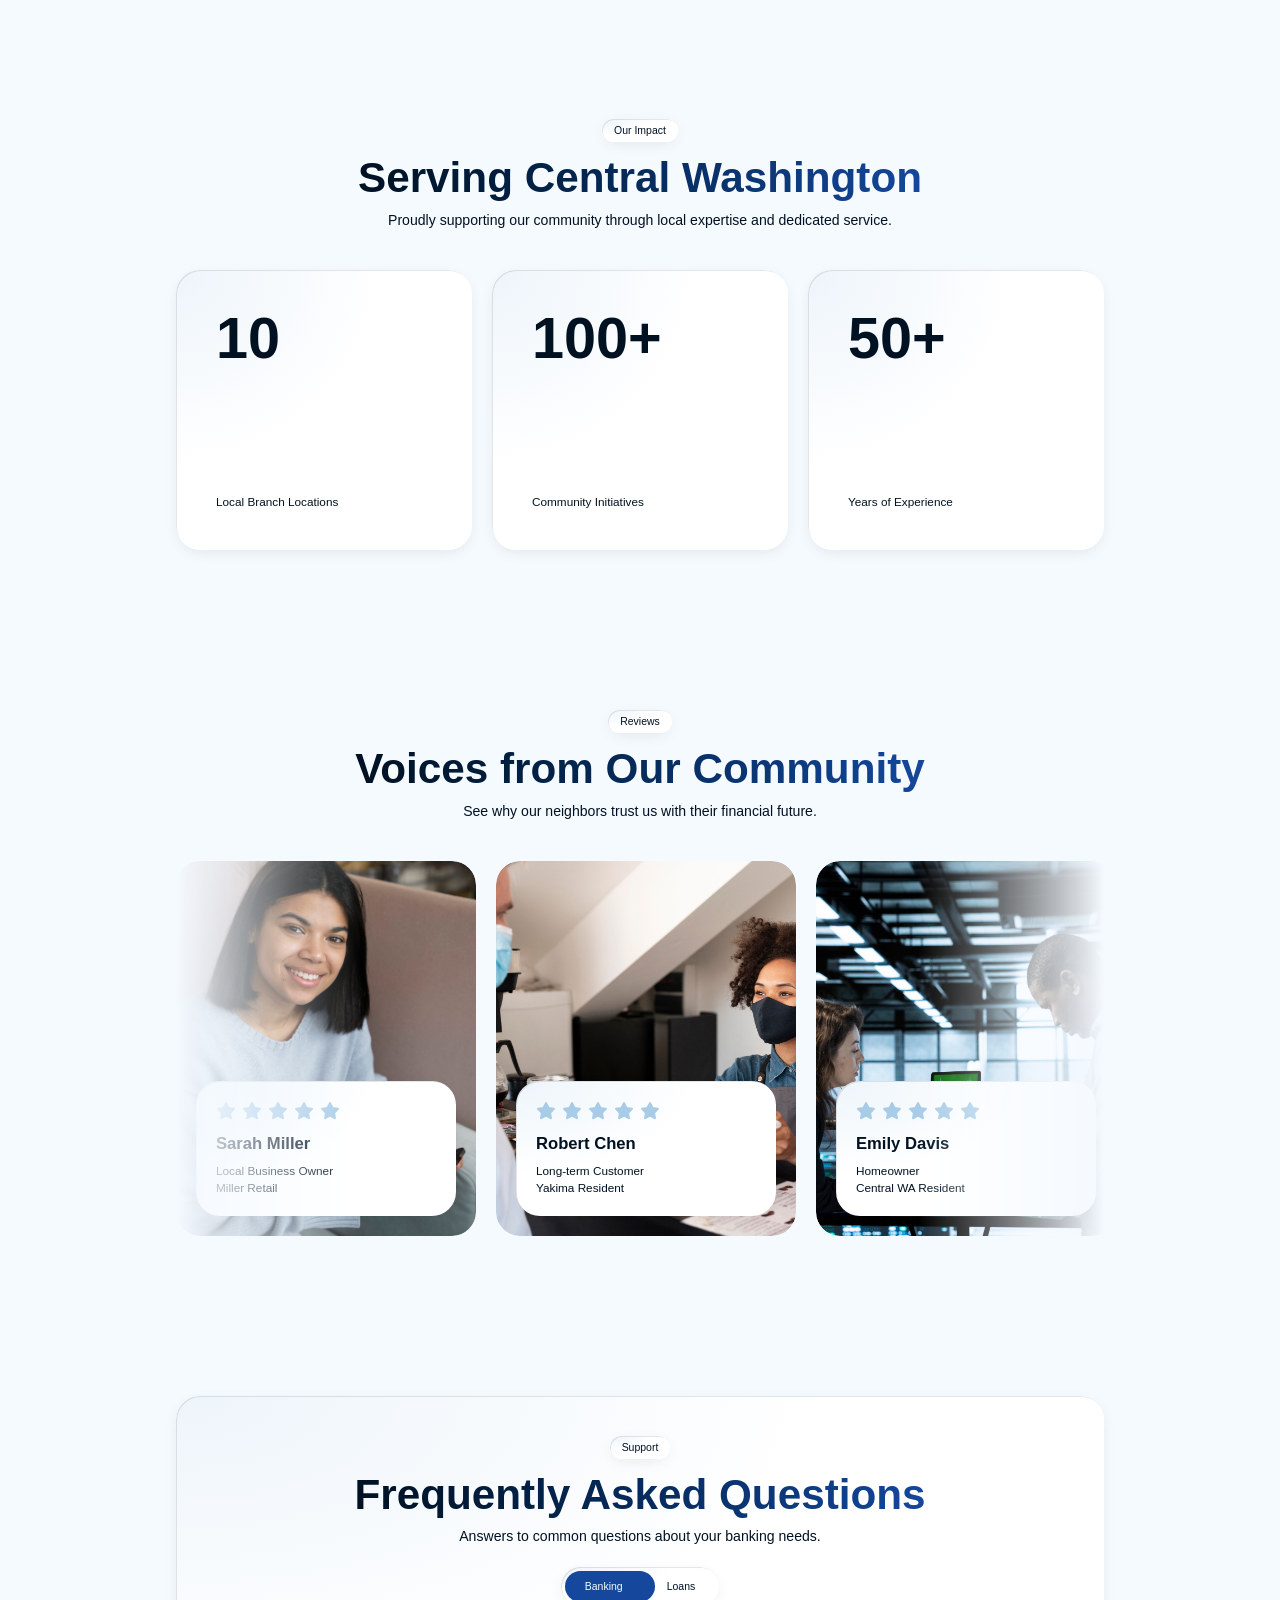
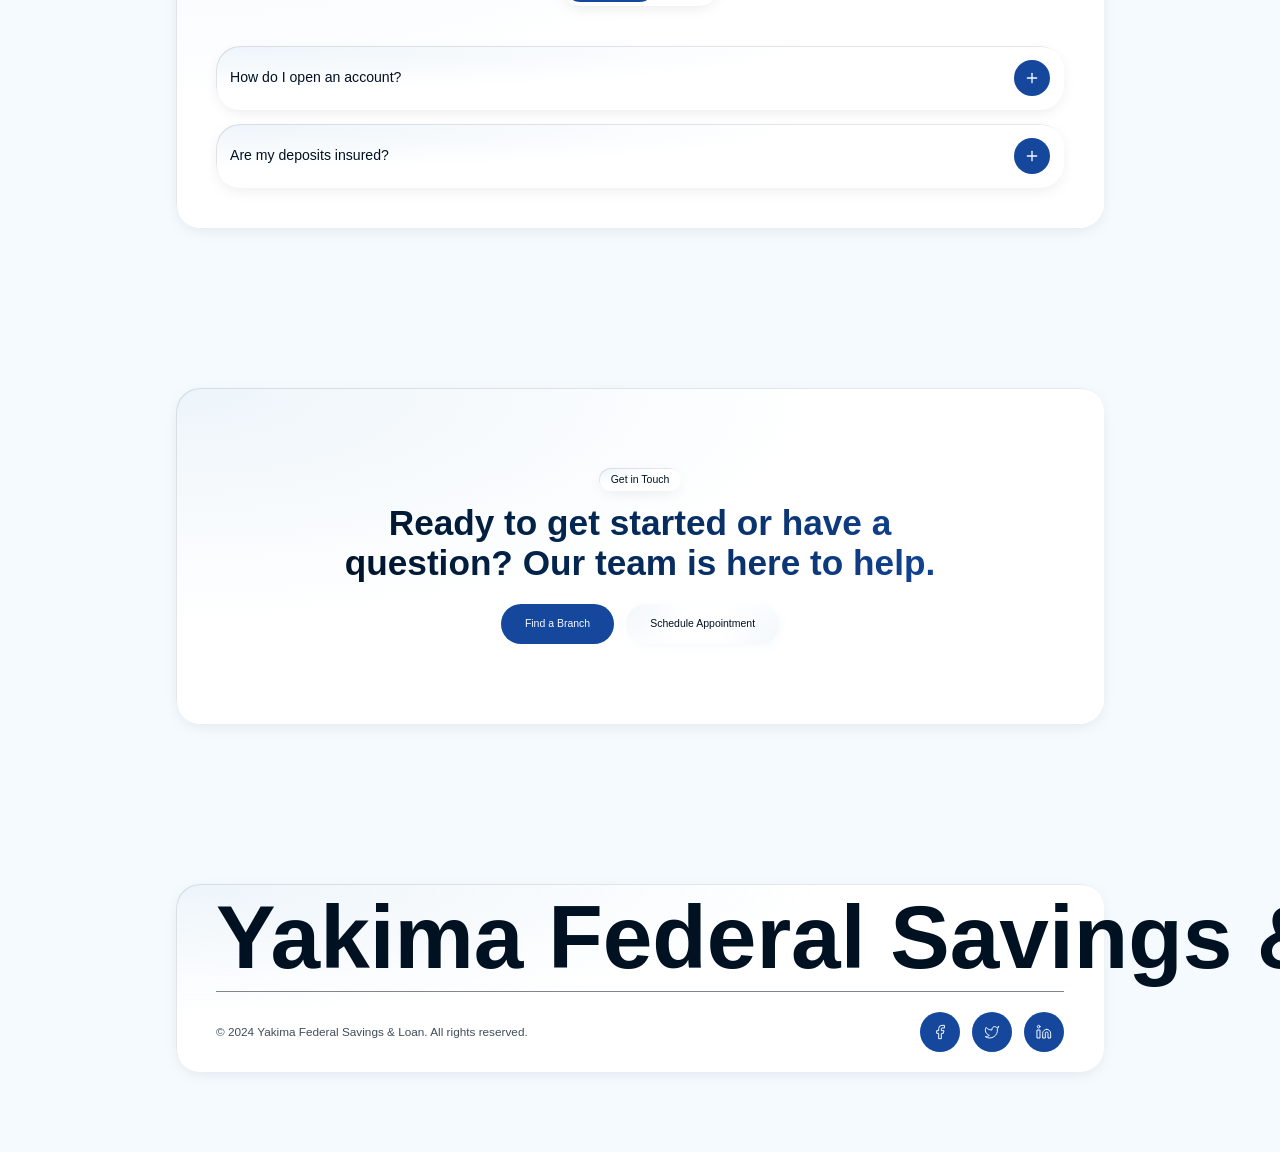
==== commit 03867568: "Unpack archived site files" ====
--- a/yak/index.html
+++ b/yak/index.html
@@ -1,69 +1,5393 @@
-<!DOCTYPE html>
-<html lang="ru">
-<head>
-  <meta charset="UTF-8">
-  <meta name="viewport" content="width=device-width, initial-scale=1.0">
-  <title>Главная | Yakima Federal</title>
-  <link rel="stylesheet" href="/yak/site.css">
-</head>
-<body>
-  <header class="site-header">
-    <div class="container nav-wrap">
-      <a class="brand" href="/yak/index.html">Yakima Federal</a>
-      <button class="nav-toggle" data-nav-toggle aria-label="Открыть меню" aria-expanded="false">☰</button>
-      <nav class="nav-menu" data-nav-menu>
-        <a href="/yak/index.html" class="active">Главная</a><a href="/yak/about/index.html" class="">О банке</a><a href="/yak/products/index.html" class="">Продукты</a><a href="/yak/features/index.html" class="">Преимущества</a><a href="/yak/deposits-products/index.html" class="">Вклады</a><a href="/yak/home-loans/index.html" class="">Ипотека</a><a href="/yak/business-banking/index.html" class="">Бизнес</a><a href="/yak/credit/index.html" class="">Карты</a><a href="/yak/branch-atm-locator/index.html" class="">Офисы и ATM</a><a href="/yak/contact/index.html" class="">Контакты</a>
-        <a href="https://www.yakimafed.com/online-banking/" class="online-link" target="_blank" rel="noopener noreferrer">Online Banking</a>
-      </nav>
-    </div>
-  </header>
+<!DOCTYPE html><html lang="en" data-scrapbook-source="https://3003-im7e28mf1mzjrx52izzst.sandbox.webild.io/" data-scrapbook-create="20260710114350611"><head>
+    
 
-  <main>
-    <section class="hero" id="top">
-      <div class="container">
-        <h1>Локальный сайт Yakima Federal — обновлённая структура и навигация</h1>
-        <p>Мы обновили разделы для вкладов, ипотечных решений, бизнес-банкинга, кредитных карт и поиска отделений. Навигация теперь полностью локальная между страницами, а в подвале добавлены официальные внешние ссылки YakimaFed.com, контакты и социальные сети. Контент выстроен так, чтобы посетители могли быстро перейти к нужной теме и параллельно получить официальный источник для тарифов, заявок и политики конфиденциальности.</p>
-      </div>
-    </section>
     
-<section class="section"><div class="container grid cols-3">
-  <article class="card"><h2>Что нового</h2><p>В проект добавлены отдельные страницы по всем ключевым продуктовым направлениям: депозиты, ипотека, бизнес-обслуживание, кредитные карты и карта офисов/ATM. Это позволяет посетителю не терять контекст и получать структурированную информацию по каждому блоку без перегрузки одной страницы.</p></article>
-  <article class="card"><h2>Официальные источники</h2><p>Каждый блок содержит ссылки на yakimafed.com: Contact Us, Deposit Rates, Lending Products and Rates, Pay Your Mortgage, Your Privacy Matters. Так пользователи могут сверить условия, отправить запрос и перейти в защищённые официальные формы.</p></article>
-  <article class="card"><h2>Быстрые переходы</h2><p><a href="/yak/deposits-products/index.html">Deposits Products</a> · <a href="/yak/home-loans/index.html">Home Loans</a> · <a href="/yak/business-banking/index.html">Business Banking</a> · <a href="/yak/credit/index.html">Credit</a> · <a href="/yak/branch-atm-locator/index.html">Branch & ATM Locator</a></p></article>
-</div></section>
-<section class="section" id="faq"><div class="container card"><h2>FAQ sector</h2>
-  <div class="faq-item" data-faq-item><button class="faq-question" data-faq-question aria-expanded="false">Где посмотреть актуальные депозитные ставки?</button><div class="faq-answer" data-faq-answer hidden>Перейдите в раздел Deposits Products и используйте ссылку Official Deposit Rates на yakimafed.com. Там публикуются актуальные условия по Checking, Savings, CDs/IRAs и другим депозитным решениям.</div></div>
-  <div class="faq-item" data-faq-item><button class="faq-question" data-faq-question aria-expanded="false">Как отправить ипотечный запрос безопасно?</button><div class="faq-answer" data-faq-answer hidden>На странице Home Loans есть прямые ссылки Request Loan Info и Pay Your Mortgage. Для персональных данных используйте только официальные формы и защищённые каналы на yakimafed.com.</div></div>
-</div></section>
 
-  </main>
+    <meta charset="UTF-8">
+    
+    
+    <link href="css2.css" rel="stylesheet">
+    
+    <meta name="viewport" content="width=device-width, initial-scale=1.0">
+    <title>Webild Components</title>
+  <style type="text/css" data-vite-dev-id="/home/user/projects/af42d3ae-75d8-4c0c-932a-91e92aaf8ff1/src/index.css">@import url("css2-1.css");
+@layer properties;
+@layer theme, base, components, utilities;
+@layer theme {
+  :root, :host { --font-serif: ui-serif, Georgia, Cambria, "Times New Roman", Times, serif; --color-red-50: oklch(97.1% 0.013 17.38); --color-red-300: oklch(80.8% 0.114 19.571); --color-red-400: oklch(70.4% 0.191 22.216); --color-red-500: oklch(63.7% 0.237 25.331); --color-red-600: oklch(57.7% 0.245 27.325); --color-green-500: oklch(72.3% 0.219 149.579); --color-black: #000; --color-white: #fff; --spacing: 0.25rem; --container-xs: 20rem; --container-sm: 24rem; --container-md: 28rem; --container-lg: 32rem; --container-xl: 36rem; --container-4xl: 56rem; --container-7xl: 80rem; --text-xs: var(--text-xs); --text-xs--line-height: calc(1 / 0.75); --text-sm: var(--text-sm); --text-sm--line-height: calc(1.25 / 0.875); --text-base: var(--text-base); --text-base--line-height: calc(1.5 / 1); --text-lg: var(--text-lg); --text-lg--line-height: calc(1.75 / 1.125); --text-xl: var(--text-xl); --text-xl--line-height: calc(1.75 / 1.25); --text-2xl: var(--text-2xl); --text-2xl--line-height: calc(2 / 1.5); --text-3xl: var(--text-3xl); --text-3xl--line-height: calc(2.25 / 1.875); --text-4xl: var(--text-4xl); --text-4xl--line-height: calc(2.5 / 2.25); --text-5xl: var(--text-5xl); --text-5xl--line-height: 1; --text-6xl: var(--text-6xl); --text-6xl--line-height: 1; --text-7xl: var(--text-7xl); --text-7xl--line-height: 1; --text-8xl: var(--text-8xl); --text-8xl--line-height: 1; --text-9xl: var(--text-9xl); --text-9xl--line-height: 1; --font-weight-normal: 400; --font-weight-medium: 500; --font-weight-semibold: 600; --font-weight-bold: 700; --tracking-tight: -0.025em; --tracking-wide: 0.025em; --tracking-widest: 0.1em; --leading-tight: 1.25; --leading-snug: 1.375; --leading-normal: 1.5; --leading-relaxed: 1.625; --radius-xl: 0.75rem; --radius-2xl: 1rem; --radius-3xl: 1.5rem; --radius-4xl: 2rem; --drop-shadow-lg: 0 4px 4px rgb(0 0 0 / 0.15); --drop-shadow-2xl: 0 25px 25px rgb(0 0 0 / 0.15); --ease-out: cubic-bezier(0, 0, 0.2, 1); --ease-in-out: cubic-bezier(0.4, 0, 0.2, 1); --animate-spin: spin 1s linear infinite; --animate-pulse: pulse 2s cubic-bezier(0.4, 0, 0.6, 1) infinite; --blur-xs: 4px; --blur-sm: 8px; --blur-md: 12px; --blur-lg: 16px; --blur-xl: 24px; --blur-3xl: 64px; --perspective-distant: 1200px; --aspect-video: 16 / 9; --default-transition-duration: 150ms; --default-transition-timing-function: cubic-bezier(0.4, 0, 0.2, 1); --default-font-family: 'Mulish', sans-serif; --default-mono-font-family: monospace; --radius: var(--radius); --color-background: var(--background); --color-card: var(--card); --color-foreground: var(--foreground); --color-primary-cta: var(--primary-cta); --color-primary-cta-text: var(--primary-cta-text); --color-secondary-cta: var(--secondary-cta); --color-accent: var(--accent); --color-background-accent: var(--background-accent); --width-content-width: var(--width-content-width); --width-carousel-padding: var(--width-carousel-padding); --width-carousel-padding-controls: var(--width-carousel-padding-controls); --width-carousel-item-2: var(--width-carousel-item-2); --width-carousel-item-3: var(--width-carousel-item-3); --width-carousel-item-4: var(--width-carousel-item-4); --text-2xs: var(--text-2xs); }
+}
+@layer base {
+  *, ::after, ::before, ::backdrop, ::file-selector-button { box-sizing: border-box; margin: 0px; padding: 0px; border: 0px solid; }
+  html, :host { line-height: 1.5; tab-size: 4; font-family: var(--default-font-family, ui-sans-serif, system-ui, sans-serif, "Apple Color Emoji", "Segoe UI Emoji", "Segoe UI Symbol", "Noto Color Emoji"); font-feature-settings: var(--default-font-feature-settings, normal); font-variation-settings: var(--default-font-variation-settings, normal); }
+  hr { height: 0px; color: inherit; border-top-width: 1px; }
+  abbr:where([title]) { text-decoration: underline dotted; }
+  h1, h2, h3, h4, h5, h6 { font-size: inherit; font-weight: inherit; }
+  a { color: inherit; text-decoration: inherit; }
+  b, strong { font-weight: bolder; }
+  code, kbd, samp, pre { font-family: var(--default-mono-font-family, ui-monospace, SFMono-Regular, Menlo, Monaco, Consolas, "Liberation Mono", "Courier New", monospace); font-feature-settings: var(--default-mono-font-feature-settings, normal); font-variation-settings: var(--default-mono-font-variation-settings, normal); font-size: 1em; }
+  small { font-size: 80%; }
+  sub, sup { font-size: 75%; line-height: 0; position: relative; vertical-align: baseline; }
+  sub { bottom: -0.25em; }
+  sup { top: -0.5em; }
+  table { text-indent: 0px; border-color: inherit; border-collapse: collapse; }
+  :focus-visible { outline: auto; }
+  progress { vertical-align: baseline; }
+  summary { display: list-item; }
+  ol, ul, menu { list-style: none; }
+  img, svg, video, canvas, audio, iframe, embed, object { display: block; vertical-align: middle; }
+  img, video { max-width: 100%; height: auto; }
+  button, input, select, optgroup, textarea, ::file-selector-button { font: inherit; letter-spacing: inherit; color: inherit; border-radius: 0px; background-color: transparent; opacity: 1; }
+  :where(select:is([multiple], [size])) optgroup { font-weight: bolder; }
+  :where(select:is([multiple], [size])) optgroup option { padding-inline-start: 20px; }
+  ::file-selector-button { margin-inline-end: 4px; }
+  ::placeholder { opacity: 1; }
+  @supports (not (-webkit-appearance: -apple-pay-button)) or (contain-intrinsic-size: 1px) {
+  ::placeholder {
+  color: currentcolor;
+  @supports (color: color-mix(in lab, red, red)) {
+  color: color-mix(in oklab, currentcolor, transparent);
+}
+}
+}
+  textarea { resize: vertical; }
+  ::-webkit-search-decoration { appearance: none; }
+  ::-webkit-date-and-time-value { min-height: 1lh; text-align: inherit; }
+  ::-webkit-datetime-edit { display: inline-flex; }
+  ::-webkit-datetime-edit-fields-wrapper { padding: 0px; }
+  ::-webkit-datetime-edit, ::-webkit-datetime-edit-year-field, ::-webkit-datetime-edit-month-field, ::-webkit-datetime-edit-day-field, ::-webkit-datetime-edit-hour-field, ::-webkit-datetime-edit-minute-field, ::-webkit-datetime-edit-second-field, ::-webkit-datetime-edit-millisecond-field, ::-webkit-datetime-edit-meridiem-field { padding-block: 0px; }
+  ::-webkit-calendar-picker-indicator { line-height: 1; }
+  :user-invalid { box-shadow: none; }
+  button, input:where([type="button"], [type="reset"], [type="submit"]), ::file-selector-button { appearance: button; }
+  ::-webkit-inner-spin-button, ::-webkit-outer-spin-button { height: auto; }
+  [hidden]:where(:not([hidden="until-found"])) { display: none !important; }
+}
+@layer utilities {
+  .\@container\/field-group { container: field-group / inline-size; }
+  .pointer-events-auto { pointer-events: auto; }
+  .pointer-events-none { pointer-events: none; }
+  .invisible { visibility: hidden; }
+  .visible { visibility: visible; }
+  .sr-only { position: absolute; width: 1px; height: 1px; padding: 0px; margin: -1px; overflow: hidden; clip-path: inset(50%); white-space: nowrap; border-width: 0px; }
+  .absolute { position: absolute; }
+  .fixed { position: fixed; }
+  .relative { position: relative; }
+  .static { position: static; }
+  .sticky { position: sticky; }
+  .inset-0 { inset: calc(var(--spacing) * 0); }
+  .inset-0\.5 { inset: calc(var(--spacing) * 0.5); }
+  .inset-px { inset: 1px; }
+  .-inset-x-px { inset-inline: -1px; }
+  .inset-x-0 { inset-inline: calc(var(--spacing) * 0); }
+  .inset-x-1 { inset-inline: calc(var(--spacing) * 1); }
+  .inset-x-2 { inset-inline: calc(var(--spacing) * 2); }
+  .inset-x-3 { inset-inline: calc(var(--spacing) * 3); }
+  .inset-x-4 { inset-inline: calc(var(--spacing) * 4); }
+  .inset-x-5 { inset-inline: calc(var(--spacing) * 5); }
+  .inset-x-6 { inset-inline: calc(var(--spacing) * 6); }
+  .inset-y-0 { inset-block: calc(var(--spacing) * 0); }
+  .inset-y-1 { inset-block: calc(var(--spacing) * 1); }
+  .start { inset-inline-start: var(--spacing); }
+  .end { inset-inline-end: var(--spacing); }
+  .-top-2 { top: calc(var(--spacing) * -2); }
+  .-top-3 { top: calc(var(--spacing) * -3); }
+  .-top-7 { top: calc(var(--spacing) * -7); }
+  .-top-12 { top: calc(var(--spacing) * -12); }
+  .-top-\[15\%\] { top: calc(-15%); }
+  .-top-\[252px\] { top: calc(-252px); }
+  .-top-\[352px\] { top: calc(-352px); }
+  .-top-\[400px\] { top: calc(-400px); }
+  .-top-\[571px\] { top: calc(-571px); }
+  .top-0 { top: calc(var(--spacing) * 0); }
+  .top-1 { top: calc(var(--spacing) * 1); }
+  .top-1\.5 { top: calc(var(--spacing) * 1.5); }
+  .top-1\/2 { top: calc(50%); }
+  .top-2 { top: calc(var(--spacing) * 2); }
+  .top-3 { top: calc(var(--spacing) * 3); }
+  .top-3\.5 { top: calc(var(--spacing) * 3.5); }
+  .top-4 { top: calc(var(--spacing) * 4); }
+  .top-5 { top: calc(var(--spacing) * 5); }
+  .top-8 { top: calc(var(--spacing) * 8); }
+  .top-15\/100 { top: calc(15%); }
+  .top-\[-20vh\] { top: -20vh; }
+  .top-\[-30vh\] { top: -30vh; }
+  .top-\[1px\] { top: 1px; }
+  .top-\[5\%\] { top: 5%; }
+  .top-\[25vw\] { top: 25vw; }
+  .top-\[28\%\] { top: 28%; }
+  .top-\[40\%\] { top: 40%; }
+  .top-\[50\%\] { top: 50%; }
+  .top-\[60\%\] { top: 60%; }
+  .top-full { top: 100%; }
+  .-right-2 { right: calc(var(--spacing) * -2); }
+  .-right-3 { right: calc(var(--spacing) * -3); }
+  .-right-12 { right: calc(var(--spacing) * -12); }
+  .-right-\[33vw\] { right: calc(-33vw); }
+  .-right-\[36vw\] { right: calc(-36vw); }
+  .right-0 { right: calc(var(--spacing) * 0); }
+  .right-1 { right: calc(var(--spacing) * 1); }
+  .right-2 { right: calc(var(--spacing) * 2); }
+  .right-3 { right: calc(var(--spacing) * 3); }
+  .right-4 { right: calc(var(--spacing) * 4); }
+  .right-5 { right: calc(var(--spacing) * 5); }
+  .right-6 { right: calc(var(--spacing) * 6); }
+  .right-\[2\.5vw\] { right: 2.5vw; }
+  .right-\[5\%\] { right: 5%; }
+  .right-\[calc\(\(100vw-var\(--width-content-width\)\)\/2\)\] { right: calc((100vw - var(--width-content-width)) / 2); }
+  .right-full { right: 100%; }
+  .-bottom-2 { bottom: calc(var(--spacing) * -2); }
+  .-bottom-3 { bottom: calc(var(--spacing) * -3); }
+  .-bottom-12 { bottom: calc(var(--spacing) * -12); }
+  .-bottom-\[9vh\] { bottom: calc(-9vh); }
+  .-bottom-\[46px\] { bottom: calc(-46px); }
+  .-bottom-\[61vh\] { bottom: calc(-61vh); }
+  .-bottom-\[62vh\] { bottom: calc(-62vh); }
+  .-bottom-\[920px\] { bottom: calc(-920px); }
+  .-bottom-px { bottom: -1px; }
+  .bottom-0 { bottom: calc(var(--spacing) * 0); }
+  .bottom-1 { bottom: calc(var(--spacing) * 1); }
+  .bottom-2 { bottom: calc(var(--spacing) * 2); }
+  .bottom-3 { bottom: calc(var(--spacing) * 3); }
+  .bottom-4 { bottom: calc(var(--spacing) * 4); }
+  .bottom-5 { bottom: calc(var(--spacing) * 5); }
+  .bottom-6 { bottom: calc(var(--spacing) * 6); }
+  .bottom-\[-40vh\] { bottom: -40vh; }
+  .bottom-\[5\%\] { bottom: 5%; }
+  .bottom-\[25vh\] { bottom: 25vh; }
+  .bottom-\[calc\(var\(--spacing-4\)\+var\(--spacing-4\)\)\] { bottom: calc(var(--spacing-4) + var(--spacing-4)); }
+  .bottom-full { bottom: 100%; }
+  .-left-2 { left: calc(var(--spacing) * -2); }
+  .-left-3 { left: calc(var(--spacing) * -3); }
+  .-left-7 { left: calc(var(--spacing) * -7); }
+  .-left-12 { left: calc(var(--spacing) * -12); }
+  .-left-\[15\%\] { left: calc(-15%); }
+  .-left-\[33vw\] { left: calc(-33vw); }
+  .-left-\[36vw\] { left: calc(-36vw); }
+  .-left-\[373px\] { left: calc(-373px); }
+  .-left-full { left: -100%; }
+  .left-0 { left: calc(var(--spacing) * 0); }
+  .left-1 { left: calc(var(--spacing) * 1); }
+  .left-1\/2 { left: calc(50%); }
+  .left-2 { left: calc(var(--spacing) * 2); }
+  .left-3 { left: calc(var(--spacing) * 3); }
+  .left-4 { left: calc(var(--spacing) * 4); }
+  .left-5 { left: calc(var(--spacing) * 5); }
+  .left-6 { left: calc(var(--spacing) * 6); }
+  .left-\[2vw\] { left: 2vw; }
+  .left-\[5\%\] { left: 5%; }
+  .left-\[50\%\] { left: 50%; }
+  .left-\[calc\(\(100vw-var\(--width-content-width\)\)\/2\)\] { left: calc((100vw - var(--width-content-width)) / 2); }
+  .left-\[calc\(50\%-7\.5px\)\] { left: calc(50% - 7.5px); }
+  .left-\[calc\(50\%-10px\)\] { left: calc(50% - 10px); }
+  .left-\[calc\(50\%-17\.5px\)\] { left: calc(50% - 17.5px); }
+  .left-\[calc\(50\%-20px\)\] { left: calc(50% - 20px); }
+  .left-\[calc\(50\%-432\.5px\)\] { left: calc(50% - 432.5px); }
+  .left-\[calc\(50\%-599px\)\] { left: calc(50% - 599px); }
+  .left-\[calc\(var\(--vw-1\)\*2\)\] { left: calc(var(--vw-1) * 2); }
+  .left-full { left: 100%; }
+  .isolate { isolation: isolate; }
+  .-z-10 { z-index: calc(-10); }
+  .z-0 { z-index: 0; }
+  .z-1 { z-index: 1; }
+  .z-2 { z-index: 2; }
+  .z-10 { z-index: 10; }
+  .z-20 { z-index: 20; }
+  .z-30 { z-index: 30; }
+  .z-40 { z-index: 40; }
+  .z-50 { z-index: 50; }
+  .z-100 { z-index: 100; }
+  .z-110 { z-index: 110; }
+  .z-999 { z-index: 999; }
+  .z-1000 { z-index: 1000; }
+  .z-1001 { z-index: 1001; }
+  .z-99999 { z-index: 99999; }
+  .z-\[1\] { z-index: 1; }
+  .z-\[100\] { z-index: 100; }
+  .z-\[99999\] { z-index: 99999; }
+  .order-1 { order: 1; }
+  .order-2 { order: 2; }
+  .order-first { order: -9999; }
+  .order-last { order: 9999; }
+  .col-span-1 { grid-column: span 1 / span 1; }
+  .col-start-1 { grid-column-start: 1; }
+  .row-start-1 { grid-row-start: 1; }
+  .container {
+  width: 100%;
+  @media (width >= 40rem) {
+  max-width: 40rem;
+}
+  @media (width >= 48rem) {
+  max-width: 48rem;
+}
+  @media (width >= 64rem) {
+  max-width: 64rem;
+}
+  @media (width >= 80rem) {
+  max-width: 80rem;
+}
+  @media (width >= 96rem) {
+  max-width: 96rem;
+}
+}
+  .\!m-0 { margin: calc(var(--spacing) * 0)  !important; }
+  .m-0 { margin: calc(var(--spacing) * 0); }
+  .m-1 { margin: calc(var(--spacing) * 1); }
+  .m-8 { margin: calc(var(--spacing) * 8); }
+  .m-9 { margin: calc(var(--spacing) * 9); }
+  .m-10 { margin: calc(var(--spacing) * 10); }
+  .m-12 { margin: calc(var(--spacing) * 12); }
+  .m-16 { margin: calc(var(--spacing) * 16); }
+  .-mx-1 { margin-inline: calc(var(--spacing) * -1); }
+  .-mx-\[4\%\] { margin-inline: calc(-4%); }
+  .mx-1 { margin-inline: calc(var(--spacing) * 1); }
+  .mx-2 { margin-inline: calc(var(--spacing) * 2); }
+  .mx-3 { margin-inline: calc(var(--spacing) * 3); }
+  .mx-3\.5 { margin-inline: calc(var(--spacing) * 3.5); }
+  .mx-\[0\.25em\] { margin-inline: 0.25em; }
+  .mx-auto { margin-inline: auto; }
+  .-my-2 { margin-block: calc(var(--spacing) * -2); }
+  .my-0 { margin-block: calc(var(--spacing) * 0); }
+  .my-0\.5 { margin-block: calc(var(--spacing) * 0.5); }
+  .my-1 { margin-block: calc(var(--spacing) * 1); }
+  .my-4 { margin-block: calc(var(--spacing) * 4); }
+  .my-5 { margin-block: calc(var(--spacing) * 5); }
+  .my-8 { margin-block: calc(var(--spacing) * 8); }
+  .my-20 { margin-block: calc(var(--spacing) * 20); }
+  .-mt-1 { margin-top: calc(var(--spacing) * -1); }
+  .-mt-4 { margin-top: calc(var(--spacing) * -4); }
+  .-mt-5 { margin-top: calc(var(--spacing) * -5); }
+  .mt-0\.5 { margin-top: calc(var(--spacing) * 0.5); }
+  .mt-0\.75 { margin-top: calc(var(--spacing) * 0.75); }
+  .mt-1 { margin-top: calc(var(--spacing) * 1); }
+  .mt-1\.5 { margin-top: calc(var(--spacing) * 1.5); }
+  .mt-2 { margin-top: calc(var(--spacing) * 2); }
+  .mt-3 { margin-top: calc(var(--spacing) * 3); }
+  .mt-4 { margin-top: calc(var(--spacing) * 4); }
+  .mt-5 { margin-top: calc(var(--spacing) * 5); }
+  .mt-6 { margin-top: calc(var(--spacing) * 6); }
+  .mt-8 { margin-top: calc(var(--spacing) * 8); }
+  .mt-12 { margin-top: calc(var(--spacing) * 12); }
+  .mt-20 { margin-top: calc(var(--spacing) * 20); }
+  .mt-24 { margin-top: calc(var(--spacing) * 24); }
+  .mt-\[-0\.25em\] { margin-top: -0.25em; }
+  .mt-auto { margin-top: auto; }
+  .mr-1 { margin-right: calc(var(--spacing) * 1); }
+  .mr-2 { margin-right: calc(var(--spacing) * 2); }
+  .mr-3 { margin-right: calc(var(--spacing) * 3); }
+  .mr-5 { margin-right: calc(var(--spacing) * 5); }
+  .-mb-\[0\.1em\] { margin-bottom: calc(-0.1em); }
+  .mb-0\.5 { margin-bottom: calc(var(--spacing) * 0.5); }
+  .mb-1 { margin-bottom: calc(var(--spacing) * 1); }
+  .mb-2 { margin-bottom: calc(var(--spacing) * 2); }
+  .mb-3 { margin-bottom: calc(var(--spacing) * 3); }
+  .mb-4 { margin-bottom: calc(var(--spacing) * 4); }
+  .mb-5 { margin-bottom: calc(var(--spacing) * 5); }
+  .mb-6 { margin-bottom: calc(var(--spacing) * 6); }
+  .mb-8 { margin-bottom: calc(var(--spacing) * 8); }
+  .mb-10 { margin-bottom: calc(var(--spacing) * 10); }
+  .mb-20 { margin-bottom: calc(var(--spacing) * 20); }
+  .-ml-3 { margin-left: calc(var(--spacing) * -3); }
+  .-ml-4 { margin-left: calc(var(--spacing) * -4); }
+  .-ml-5 { margin-left: calc(var(--spacing) * -5); }
+  .-ml-15 { margin-left: calc(var(--spacing) * -15); }
+  .ml-1 { margin-left: calc(var(--spacing) * 1); }
+  .ml-2 { margin-left: calc(var(--spacing) * 2); }
+  .ml-4 { margin-left: calc(var(--spacing) * 4); }
+  .ml-auto { margin-left: auto; }
+  .line-clamp-2 { overflow: hidden; display: -webkit-box; -moz-box-orient: vertical; -webkit-line-clamp: 2; }
+  .line-clamp-3 { overflow: hidden; display: -webkit-box; -moz-box-orient: vertical; -webkit-line-clamp: 3; }
+  .block { display: block; }
+  .flex { display: flex; }
+  .grid { display: grid; }
+  .hidden { display: none; }
+  .inline { display: inline; }
+  .inline-block { display: inline-block; }
+  .inline-flex { display: inline-flex; }
+  .table { display: table; }
+  .aspect-2\/1 { aspect-ratio: 2 / 1; }
+  .aspect-3\/2 { aspect-ratio: 3 / 2; }
+  .aspect-3\/4 { aspect-ratio: 3 / 4; }
+  .aspect-4\/3 { aspect-ratio: 4 / 3; }
+  .aspect-4\/5 { aspect-ratio: 4 / 5; }
+  .aspect-5\/6 { aspect-ratio: 5 / 6; }
+  .aspect-6\/7 { aspect-ratio: 6 / 7; }
+  .aspect-9\/16 { aspect-ratio: 9 / 16; }
+  .aspect-square { aspect-ratio: 1 / 1; }
+  .aspect-video { aspect-ratio: var(--aspect-video); }
+  .size-1\/2 { width: calc(50%); height: calc(50%); }
+  .size-2 { width: calc(var(--spacing) * 2); height: calc(var(--spacing) * 2); }
+  .size-2\.5 { width: calc(var(--spacing) * 2.5); height: calc(var(--spacing) * 2.5); }
+  .size-3 { width: calc(var(--spacing) * 3); height: calc(var(--spacing) * 3); }
+  .size-3\.5 { width: calc(var(--spacing) * 3.5); height: calc(var(--spacing) * 3.5); }
+  .size-4 { width: calc(var(--spacing) * 4); height: calc(var(--spacing) * 4); }
+  .size-4\/10 { width: calc(40%); height: calc(40%); }
+  .size-5 { width: calc(var(--spacing) * 5); height: calc(var(--spacing) * 5); }
+  .size-6 { width: calc(var(--spacing) * 6); height: calc(var(--spacing) * 6); }
+  .size-7 { width: calc(var(--spacing) * 7); height: calc(var(--spacing) * 7); }
+  .size-8 { width: calc(var(--spacing) * 8); height: calc(var(--spacing) * 8); }
+  .size-9 { width: calc(var(--spacing) * 9); height: calc(var(--spacing) * 9); }
+  .size-10 { width: calc(var(--spacing) * 10); height: calc(var(--spacing) * 10); }
+  .size-12 { width: calc(var(--spacing) * 12); height: calc(var(--spacing) * 12); }
+  .size-14 { width: calc(var(--spacing) * 14); height: calc(var(--spacing) * 14); }
+  .size-16 { width: calc(var(--spacing) * 16); height: calc(var(--spacing) * 16); }
+  .size-18 { width: calc(var(--spacing) * 18); height: calc(var(--spacing) * 18); }
+  .size-20 { width: calc(var(--spacing) * 20); height: calc(var(--spacing) * 20); }
+  .size-22 { width: calc(var(--spacing) * 22); height: calc(var(--spacing) * 22); }
+  .size-24 { width: calc(var(--spacing) * 24); height: calc(var(--spacing) * 24); }
+  .size-40 { width: calc(var(--spacing) * 40); height: calc(var(--spacing) * 40); }
+  .size-60 { width: calc(var(--spacing) * 60); height: calc(var(--spacing) * 60); }
+  .size-80 { width: calc(var(--spacing) * 80); height: calc(var(--spacing) * 80); }
+  .size-100 { width: calc(var(--spacing) * 100); height: calc(var(--spacing) * 100); }
+  .size-\[--cell-size\] { }
+  .size-\[1em\] { width: 1em; height: 1em; }
+  .size-full { width: 100%; height: 100%; }
+  .h-\(--text-7xl\) { height: var(--text-7xl); }
+  .h-\(--text-base\) { height: var(--text-base); }
+  .h-\(--text-sm\) { height: var(--text-sm); }
+  .h-\(--text-xl\) { height: var(--text-xl); }
+  .h-0\.5 { height: calc(var(--spacing) * 0.5); }
+  .h-1 { height: calc(var(--spacing) * 1); }
+  .h-1\.5 { height: calc(var(--spacing) * 1.5); }
+  .h-1\/2 { height: calc(50%); }
+  .h-1\/3 { height: calc(33.3333%); }
+  .h-2 { height: calc(var(--spacing) * 2); }
+  .h-2\.5 { height: calc(var(--spacing) * 2.5); }
+  .h-2\/5 { height: calc(40%); }
+  .h-3 { height: calc(var(--spacing) * 3); }
+  .h-3\.5 { height: calc(var(--spacing) * 3.5); }
+  .h-4 { height: calc(var(--spacing) * 4); }
+  .h-4\/5 { height: calc(80%); }
+  .h-5 { height: calc(var(--spacing) * 5); }
+  .h-5\/10 { height: calc(50%); }
+  .h-6 { height: calc(var(--spacing) * 6); }
+  .h-7 { height: calc(var(--spacing) * 7); }
+  .h-8 { height: calc(var(--spacing) * 8); }
+  .h-9 { height: calc(var(--spacing) * 9); }
+  .h-10 { height: calc(var(--spacing) * 10); }
+  .h-11 { height: calc(var(--spacing) * 11); }
+  .h-12 { height: calc(var(--spacing) * 12); }
+  .h-13 { height: calc(var(--spacing) * 13); }
+  .h-14 { height: calc(var(--spacing) * 14); }
+  .h-15 { height: calc(var(--spacing) * 15); }
+  .h-20 { height: calc(var(--spacing) * 20); }
+  .h-30 { height: calc(var(--spacing) * 30); }
+  .h-36 { height: calc(var(--spacing) * 36); }
+  .h-48 { height: calc(var(--spacing) * 48); }
+  .h-60 { height: calc(var(--spacing) * 60); }
+  .h-70\/100 { height: calc(70%); }
+  .h-72 { height: calc(var(--spacing) * 72); }
+  .h-80 { height: calc(var(--spacing) * 80); }
+  .h-90 { height: calc(var(--spacing) * 90); }
+  .h-96 { height: calc(var(--spacing) * 96); }
+  .h-100 { height: calc(var(--spacing) * 100); }
+  .h-150 { height: calc(var(--spacing) * 150); }
+  .h-\[--cell-size\] { }
+  .h-\[1em\] { height: 1em; }
+  .h-\[1px\] { height: 1px; }
+  .h-\[12vh\] { height: 12vh; }
+  .h-\[20em\] { height: 20em; }
+  .h-\[50svh\] { height: 50svh; }
+  .h-\[50vh\] { height: 50vh; }
+  .h-\[70vh\] { height: 70vh; }
+  .h-\[90svh\] { height: 90svh; }
+  .h-\[92px\] { height: 92px; }
+  .h-\[105vh\] { height: 105vh; }
+  .h-\[110vh\] { height: 110vh; }
+  .h-\[120\%\] { height: 120%; }
+  .h-\[129vh\] { height: 129vh; }
+  .h-\[130\%\] { height: 130%; }
+  .h-\[140vw\] { height: 140vw; }
+  .h-\[150vh\] { height: 150vh; }
+  .h-\[150vw\] { height: 150vw; }
+  .h-\[179vh\] { height: 179vh; }
+  .h-\[300vh\] { height: 300vh; }
+  .h-\[450px\] { height: 450px; }
+  .h-\[929px\] { height: 929px; }
+  .h-\[calc\(var\(--text-base\)\*1\.25\)\] { height: calc(var(--text-base) * 1.25); }
+  .h-\[var\(--radix-navigation-menu-viewport-height\)\] { height: var(--radix-navigation-menu-viewport-height); }
+  .h-\[var\(--radix-select-trigger-height\)\] { height: var(--radix-select-trigger-height); }
+  .h-auto { height: auto; }
+  .h-fit { height: fit-content; }
+  .h-full { height: 100%; }
+  .h-max { height: max-content; }
+  .h-px { height: 1px; }
+  .h-screen { height: 100vh; }
+  .h-svh { height: 100svh; }
+  .max-h-96 { max-height: calc(var(--spacing) * 96); }
+  .max-h-\[--radix-context-menu-content-available-height\] { }
+  .max-h-\[300px\] { max-height: 300px; }
+  .max-h-\[var\(--radix-dropdown-menu-content-available-height\)\] { max-height: var(--radix-dropdown-menu-content-available-height); }
+  .max-h-screen { max-height: 100vh; }
+  .min-h-0 { min-height: calc(var(--spacing) * 0); }
+  .min-h-8 { min-height: calc(var(--spacing) * 8); }
+  .min-h-9 { min-height: calc(var(--spacing) * 9); }
+  .min-h-10 { min-height: calc(var(--spacing) * 10); }
+  .min-h-24 { min-height: calc(var(--spacing) * 24); }
+  .min-h-60 { min-height: calc(var(--spacing) * 60); }
+  .min-h-70 { min-height: calc(var(--spacing) * 70); }
+  .min-h-80 { min-height: calc(var(--spacing) * 80); }
+  .min-h-100 { min-height: calc(var(--spacing) * 100); }
+  .min-h-\[60px\] { min-height: 60px; }
+  .min-h-\[80px\] { min-height: 80px; }
+  .min-h-svh { min-height: 100svh; }
+  .w-0 { width: calc(var(--spacing) * 0); }
+  .w-0\.5 { width: calc(var(--spacing) * 0.5); }
+  .w-1 { width: calc(var(--spacing) * 1); }
+  .w-1\/2 { width: calc(50%); }
+  .w-1\/3 { width: calc(33.3333%); }
+  .w-2 { width: calc(var(--spacing) * 2); }
+  .w-2\.5 { width: calc(var(--spacing) * 2.5); }
+  .w-2\/5 { width: calc(40%); }
+  .w-3 { width: calc(var(--spacing) * 3); }
+  .w-3\.5 { width: calc(var(--spacing) * 3.5); }
+  .w-3\/4 { width: calc(75%); }
+  .w-3\/5 { width: calc(60%); }
+  .w-4 { width: calc(var(--spacing) * 4); }
+  .w-4\/5 { width: calc(80%); }
+  .w-5 { width: calc(var(--spacing) * 5); }
+  .w-6 { width: calc(var(--spacing) * 6); }
+  .w-6\/10 { width: calc(60%); }
+  .w-7 { width: calc(var(--spacing) * 7); }
+  .w-7xl { width: var(--container-7xl); }
+  .w-8 { width: calc(var(--spacing) * 8); }
+  .w-9 { width: calc(var(--spacing) * 9); }
+  .w-9\/10 { width: calc(90%); }
+  .w-10 { width: calc(var(--spacing) * 10); }
+  .w-11 { width: calc(var(--spacing) * 11); }
+  .w-12 { width: calc(var(--spacing) * 12); }
+  .w-14 { width: calc(var(--spacing) * 14); }
+  .w-20 { width: calc(var(--spacing) * 20); }
+  .w-24 { width: calc(var(--spacing) * 24); }
+  .w-25\/100 { width: calc(25%); }
+  .w-28 { width: calc(var(--spacing) * 28); }
+  .w-48 { width: calc(var(--spacing) * 48); }
+  .w-60 { width: calc(var(--spacing) * 60); }
+  .w-64 { width: calc(var(--spacing) * 64); }
+  .w-65\/100 { width: calc(65%); }
+  .w-72 { width: calc(var(--spacing) * 72); }
+  .w-75\/100 { width: calc(75%); }
+  .w-80 { width: calc(var(--spacing) * 80); }
+  .w-95\/100 { width: calc(95%); }
+  .w-96 { width: calc(var(--spacing) * 96); }
+  .w-100 { width: calc(var(--spacing) * 100); }
+  .w-\[--cell-size\] { }
+  .w-\[--sidebar-width\] { }
+  .w-\[1px\] { width: 1px; }
+  .w-\[9vw\] { width: 9vw; }
+  .w-\[10vw\] { width: 10vw; }
+  .w-\[12\.5vw\] { width: 12.5vw; }
+  .w-\[15em\] { width: 15em; }
+  .w-\[15px\] { width: 15px; }
+  .w-\[15vw\] { width: 15vw; }
+  .w-\[20px\] { width: 20px; }
+  .w-\[23\%\] { width: 23%; }
+  .w-\[35\%\] { width: 35%; }
+  .w-\[35px\] { width: 35px; }
+  .w-\[40px\] { width: 40px; }
+  .w-\[45vw\] { width: 45vw; }
+  .w-\[49vw\] { width: 49vw; }
+  .w-\[50vw\] { width: 50vw; }
+  .w-\[55\%\] { width: 55%; }
+  .w-\[70\%\] { width: 70%; }
+  .w-\[100px\] { width: 100px; }
+  .w-\[120vw\] { width: 120vw; }
+  .w-\[130\%\] { width: 130%; }
+  .w-\[150vw\] { width: 150vw; }
+  .w-\[160px\] { width: 160px; }
+  .w-\[865px\] { width: 865px; }
+  .w-\[1142px\] { width: 1142px; }
+  .w-\[1198px\] { width: 1198px; }
+  .w-auto { width: auto; }
+  .w-carousel-item-3 { width: var(--width-carousel-item-3); }
+  .w-carousel-item-4 { width: var(--width-carousel-item-4); }
+  .w-carousel-padding { width: var(--width-carousel-padding); }
+  .w-carousel-padding-controls { width: var(--width-carousel-padding-controls); }
+  .w-content-width { width: var(--width-content-width); }
+  .w-fit { width: fit-content; }
+  .w-full { width: 100%; }
+  .w-lg { width: var(--container-lg); }
+  .w-max { width: max-content; }
+  .w-md { width: var(--container-md); }
+  .w-px { width: 1px; }
+  .w-screen { width: 100vw; }
+  .w-xs { width: var(--container-xs); }
+  .max-w-3\/4 { max-width: calc(75%); }
+  .max-w-9\/10 { max-width: calc(90%); }
+  .max-w-\[--skeleton-width\] { }
+  .max-w-\[82px\] { max-width: 82px; }
+  .max-w-\[95\%\] { max-width: 95%; }
+  .max-w-\[340px\] { max-width: 340px; }
+  .max-w-\[420px\] { max-width: 420px; }
+  .max-w-full { max-width: 100%; }
+  .max-w-lg { max-width: var(--container-lg); }
+  .max-w-max { max-width: max-content; }
+  .max-w-sm { max-width: var(--container-sm); }
+  .max-w-xl { max-width: var(--container-xl); }
+  .max-w-xs { max-width: var(--container-xs); }
+  .min-w-0 { min-width: calc(var(--spacing) * 0); }
+  .min-w-5 { min-width: calc(var(--spacing) * 5); }
+  .min-w-8 { min-width: calc(var(--spacing) * 8); }
+  .min-w-9 { min-width: calc(var(--spacing) * 9); }
+  .min-w-10 { min-width: calc(var(--spacing) * 10); }
+  .min-w-32 { min-width: calc(var(--spacing) * 32); }
+  .min-w-\[--cell-size\] { }
+  .min-w-\[8rem\] { min-width: 8rem; }
+  .min-w-\[12rem\] { min-width: 12rem; }
+  .min-w-\[30px\] { min-width: 30px; }
+  .min-w-\[var\(--radix-select-trigger-width\)\] { min-width: var(--radix-select-trigger-width); }
+  .flex-1 { flex: 1 1 0%; }
+  .flex-none { flex: 0 0 auto; }
+  .shrink-0 { flex-shrink: 0; }
+  .flex-grow { flex-grow: 1; }
+  .grow { flex-grow: 1; }
+  .grow-0 { flex-grow: 0; }
+  .basis-full { flex-basis: 100%; }
+  .caption-bottom { caption-side: bottom; }
+  .border-collapse { border-collapse: collapse; }
+  .origin-\[--radix-context-menu-content-transform-origin\] { }
+  .origin-\[--radix-dropdown-menu-content-transform-origin\] { }
+  .origin-\[--radix-hover-card-content-transform-origin\] { }
+  .origin-\[--radix-menubar-content-transform-origin\] { }
+  .origin-\[--radix-popover-content-transform-origin\] { }
+  .origin-center { transform-origin: center center 0px; }
+  .origin-left { transform-origin: 0px center 0px; }
+  .origin-top { transform-origin: center top 0px; }
+  .origin-top-right { transform-origin: 100% 0px 0px; }
+  .-translate-x-1\/2 { --tw-translate-x: calc(calc(1 / 2 * 100%) * -1); translate: var(--tw-translate-x) var(--tw-translate-y); }
+  .-translate-x-1\/4 { --tw-translate-x: calc(calc(1 / 4 * 100%) * -1); translate: var(--tw-translate-x) var(--tw-translate-y); }
+  .-translate-x-3 { --tw-translate-x: calc(var(--spacing) * -3); translate: var(--tw-translate-x) var(--tw-translate-y); }
+  .-translate-x-5 { --tw-translate-x: calc(var(--spacing) * -5); translate: var(--tw-translate-x) var(--tw-translate-y); }
+  .-translate-x-6 { --tw-translate-x: calc(var(--spacing) * -6); translate: var(--tw-translate-x) var(--tw-translate-y); }
+  .-translate-x-10 { --tw-translate-x: calc(var(--spacing) * -10); translate: var(--tw-translate-x) var(--tw-translate-y); }
+  .-translate-x-\[12\%\] { --tw-translate-x: calc(12% * -1); translate: var(--tw-translate-x) var(--tw-translate-y); }
+  .-translate-x-\[120\%\] { --tw-translate-x: calc(120% * -1); translate: var(--tw-translate-x) var(--tw-translate-y); }
+  .-translate-x-\[calc\(-100\%\+2rem\)\] { --tw-translate-x: calc(calc(-100% + 2rem) * -1); translate: var(--tw-translate-x) var(--tw-translate-y); }
+  .-translate-x-px { --tw-translate-x: -1px; translate: var(--tw-translate-x) var(--tw-translate-y); }
+  .translate-x-0\.5 { --tw-translate-x: calc(var(--spacing) * 0.5); translate: var(--tw-translate-x) var(--tw-translate-y); }
+  .translate-x-1\/2 { --tw-translate-x: calc(1 / 2 * 100%); translate: var(--tw-translate-x) var(--tw-translate-y); }
+  .translate-x-1\/4 { --tw-translate-x: calc(1 / 4 * 100%); translate: var(--tw-translate-x) var(--tw-translate-y); }
+  .translate-x-5 { --tw-translate-x: calc(var(--spacing) * 5); translate: var(--tw-translate-x) var(--tw-translate-y); }
+  .translate-x-6 { --tw-translate-x: calc(var(--spacing) * 6); translate: var(--tw-translate-x) var(--tw-translate-y); }
+  .translate-x-16 { --tw-translate-x: calc(var(--spacing) * 16); translate: var(--tw-translate-x) var(--tw-translate-y); }
+  .translate-x-32 { --tw-translate-x: calc(var(--spacing) * 32); translate: var(--tw-translate-x) var(--tw-translate-y); }
+  .translate-x-\[-50\%\] { --tw-translate-x: -50%; translate: var(--tw-translate-x) var(--tw-translate-y); }
+  .translate-x-\[12\%\] { --tw-translate-x: 12%; translate: var(--tw-translate-x) var(--tw-translate-y); }
+  .translate-x-px { --tw-translate-x: 1px; translate: var(--tw-translate-x) var(--tw-translate-y); }
+  .-translate-y-1 { --tw-translate-y: calc(var(--spacing) * -1); translate: var(--tw-translate-x) var(--tw-translate-y); }
+  .-translate-y-1\/2 { --tw-translate-y: calc(calc(1 / 2 * 100%) * -1); translate: var(--tw-translate-x) var(--tw-translate-y); }
+  .-translate-y-5 { --tw-translate-y: calc(var(--spacing) * -5); translate: var(--tw-translate-x) var(--tw-translate-y); }
+  .-translate-y-14 { --tw-translate-y: calc(var(--spacing) * -14); translate: var(--tw-translate-x) var(--tw-translate-y); }
+  .-translate-y-\[8\%\] { --tw-translate-y: calc(8% * -1); translate: var(--tw-translate-x) var(--tw-translate-y); }
+  .translate-y-0 { --tw-translate-y: calc(var(--spacing) * 0); translate: var(--tw-translate-x) var(--tw-translate-y); }
+  .translate-y-1 { --tw-translate-y: calc(var(--spacing) * 1); translate: var(--tw-translate-x) var(--tw-translate-y); }
+  .translate-y-1\/2 { --tw-translate-y: calc(1 / 2 * 100%); translate: var(--tw-translate-x) var(--tw-translate-y); }
+  .translate-y-5 { --tw-translate-y: calc(var(--spacing) * 5); translate: var(--tw-translate-x) var(--tw-translate-y); }
+  .translate-y-16 { --tw-translate-y: calc(var(--spacing) * 16); translate: var(--tw-translate-x) var(--tw-translate-y); }
+  .translate-y-\[-50\%\] { --tw-translate-y: -50%; translate: var(--tw-translate-x) var(--tw-translate-y); }
+  .translate-y-\[10\%\] { --tw-translate-y: 10%; translate: var(--tw-translate-x) var(--tw-translate-y); }
+  .translate-y-full { --tw-translate-y: 100%; translate: var(--tw-translate-x) var(--tw-translate-y); }
+  .scale-0 { --tw-scale-x: 0%; --tw-scale-y: 0%; --tw-scale-z: 0%; scale: var(--tw-scale-x) var(--tw-scale-y); }
+  .scale-75 { --tw-scale-x: 75%; --tw-scale-y: 75%; --tw-scale-z: 75%; scale: var(--tw-scale-x) var(--tw-scale-y); }
+  .scale-85 { --tw-scale-x: 85%; --tw-scale-y: 85%; --tw-scale-z: 85%; scale: var(--tw-scale-x) var(--tw-scale-y); }
+  .scale-90 { --tw-scale-x: 90%; --tw-scale-y: 90%; --tw-scale-z: 90%; scale: var(--tw-scale-x) var(--tw-scale-y); }
+  .scale-100 { --tw-scale-x: 100%; --tw-scale-y: 100%; --tw-scale-z: 100%; scale: var(--tw-scale-x) var(--tw-scale-y); }
+  .scale-150 { --tw-scale-x: 150%; --tw-scale-y: 150%; --tw-scale-z: 150%; scale: var(--tw-scale-x) var(--tw-scale-y); }
+  .scale-x-0 { --tw-scale-x: 0%; scale: var(--tw-scale-x) var(--tw-scale-y); }
+  .scale-x-100 { --tw-scale-x: 100%; scale: var(--tw-scale-x) var(--tw-scale-y); }
+  .-rotate-3 { rotate: calc(-3deg); }
+  .-rotate-6 { rotate: calc(-6deg); }
+  .-rotate-8 { rotate: calc(-8deg); }
+  .-rotate-20 { rotate: calc(-20deg); }
+  .-rotate-45 { rotate: calc(-45deg); }
+  .-rotate-60 { rotate: calc(-60deg); }
+  .-rotate-\[38deg\] { rotate: calc(-38deg); }
+  .-rotate-\[52\.5deg\] { rotate: calc(-52.5deg); }
+  .rotate-0 { rotate: 0deg; }
+  .rotate-3 { rotate: 3deg; }
+  .rotate-6 { rotate: 6deg; }
+  .rotate-8 { rotate: 8deg; }
+  .rotate-10 { rotate: 10deg; }
+  .rotate-45 { rotate: 45deg; }
+  .rotate-90 { rotate: 90deg; }
+  .rotate-180 { rotate: 180deg; }
+  .rotate-x-20 { --tw-rotate-x: rotateX(20deg); transform: var(--tw-rotate-x,) var(--tw-rotate-y,) var(--tw-rotate-z,) var(--tw-skew-x,) var(--tw-skew-y,); }
+  .rotate-y-180 { --tw-rotate-y: rotateY(180deg); transform: var(--tw-rotate-x,) var(--tw-rotate-y,) var(--tw-rotate-z,) var(--tw-skew-x,) var(--tw-skew-y,); }
+  .-skew-y-\[8deg\] { --tw-skew-y: skewY(calc(8deg * -1)); transform: var(--tw-rotate-x,) var(--tw-rotate-y,) var(--tw-rotate-z,) var(--tw-skew-x,) var(--tw-skew-y,); }
+  .transform { transform: var(--tw-rotate-x,) var(--tw-rotate-y,) var(--tw-rotate-z,) var(--tw-skew-x,) var(--tw-skew-y,); }
+  .transform-\[rotateY\(180deg\)\] { transform: rotateY(180deg); }
+  .animate-\[cell-wave-pulse_4s_ease_infinite\] { animation: 4s infinite cell-wave-pulse; }
+  .animate-pulse { animation: var(--animate-pulse); }
+  .animate-spin { animation: var(--animate-spin); }
+  .cursor-default { cursor: default; }
+  .cursor-grab { cursor: grab; }
+  .cursor-not-allowed { cursor: not-allowed; }
+  .cursor-pointer { cursor: pointer; }
+  .cursor-text { cursor: text; }
+  .touch-none { touch-action: none; }
+  .resize { resize: both; }
+  .resize-none { resize: none; }
+  .list-decimal { list-style-type: decimal; }
+  .list-disc { list-style-type: disc; }
+  .list-none { list-style-type: none; }
+  .grid-cols-1 { grid-template-columns: repeat(1, minmax(0px, 1fr)); }
+  .grid-cols-2 { grid-template-columns: repeat(2, minmax(0px, 1fr)); }
+  .grid-cols-4 { grid-template-columns: repeat(4, minmax(0px, 1fr)); }
+  .grid-cols-\[0fr\] { grid-template-columns: 0fr; }
+  .grid-rows-\[0fr\] { grid-template-rows: 0fr; }
+  .grid-rows-\[1fr\] { grid-template-rows: 1fr; }
+  .flex-col { flex-direction: column; }
+  .flex-col-reverse { flex-direction: column-reverse; }
+  .flex-row { flex-direction: row; }
+  .flex-row-reverse { flex-direction: row-reverse; }
+  .flex-wrap { flex-wrap: wrap; }
+  .place-content-center { place-content: center; }
+  .place-items-center { place-items: center; }
+  .items-baseline { align-items: baseline; }
+  .items-center { align-items: center; }
+  .items-end { align-items: flex-end; }
+  .items-start { align-items: flex-start; }
+  .items-stretch { align-items: stretch; }
+  .justify-between { justify-content: space-between; }
+  .justify-center { justify-content: center; }
+  .justify-end { justify-content: flex-end; }
+  .justify-start { justify-content: flex-start; }
+  .gap-0 { gap: calc(var(--spacing) * 0); }
+  .gap-1 { gap: calc(var(--spacing) * 1); }
+  .gap-1\.5 { gap: calc(var(--spacing) * 1.5); }
+  .gap-2 { gap: calc(var(--spacing) * 2); }
+  .gap-2\.5 { gap: calc(var(--spacing) * 2.5); }
+  .gap-3 { gap: calc(var(--spacing) * 3); }
+  .gap-4 { gap: calc(var(--spacing) * 4); }
+  .gap-5 { gap: calc(var(--spacing) * 5); }
+  .gap-6 { gap: calc(var(--spacing) * 6); }
+  .gap-7 { gap: calc(var(--spacing) * 7); }
+  .gap-8 { gap: calc(var(--spacing) * 8); }
+  .gap-9 { gap: calc(var(--spacing) * 9); }
+  .gap-10 { gap: calc(var(--spacing) * 10); }
+  .gap-12 { gap: calc(var(--spacing) * 12); }
+  .gap-20 { gap: calc(var(--spacing) * 20); }
+  .space-y-1 {
+  :where(& > :not(:last-child)) { --tw-space-y-reverse: 0; margin-block-start: calc(calc(var(--spacing) * 1) * var(--tw-space-y-reverse)); margin-block-end: calc(calc(var(--spacing) * 1) * calc(1 - var(--tw-space-y-reverse))); }
+}
+  .space-y-1\.5 {
+  :where(& > :not(:last-child)) { --tw-space-y-reverse: 0; margin-block-start: calc(calc(var(--spacing) * 1.5) * var(--tw-space-y-reverse)); margin-block-end: calc(calc(var(--spacing) * 1.5) * calc(1 - var(--tw-space-y-reverse))); }
+}
+  .space-y-2 {
+  :where(& > :not(:last-child)) { --tw-space-y-reverse: 0; margin-block-start: calc(calc(var(--spacing) * 2) * var(--tw-space-y-reverse)); margin-block-end: calc(calc(var(--spacing) * 2) * calc(1 - var(--tw-space-y-reverse))); }
+}
+  .space-y-4 {
+  :where(& > :not(:last-child)) { --tw-space-y-reverse: 0; margin-block-start: calc(calc(var(--spacing) * 4) * var(--tw-space-y-reverse)); margin-block-end: calc(calc(var(--spacing) * 4) * calc(1 - var(--tw-space-y-reverse))); }
+}
+  .-space-x-2 {
+  :where(& > :not(:last-child)) { --tw-space-x-reverse: 0; margin-inline-start: calc(calc(var(--spacing) * -2) * var(--tw-space-x-reverse)); margin-inline-end: calc(calc(var(--spacing) * -2) * calc(1 - var(--tw-space-x-reverse))); }
+}
+  .space-x-1 {
+  :where(& > :not(:last-child)) { --tw-space-x-reverse: 0; margin-inline-start: calc(calc(var(--spacing) * 1) * var(--tw-space-x-reverse)); margin-inline-end: calc(calc(var(--spacing) * 1) * calc(1 - var(--tw-space-x-reverse))); }
+}
+  .space-x-4 {
+  :where(& > :not(:last-child)) { --tw-space-x-reverse: 0; margin-inline-start: calc(calc(var(--spacing) * 4) * var(--tw-space-x-reverse)); margin-inline-end: calc(calc(var(--spacing) * 4) * calc(1 - var(--tw-space-x-reverse))); }
+}
+  .gap-y-4 { row-gap: calc(var(--spacing) * 4); }
+  .gap-y-10 { row-gap: calc(var(--spacing) * 10); }
+  .divide-y {
+  :where(& > :not(:last-child)) { --tw-divide-y-reverse: 0; border-bottom-style: var(--tw-border-style); border-top-style: var(--tw-border-style); border-top-width: calc(1px * var(--tw-divide-y-reverse)); border-bottom-width: calc(1px * calc(1 - var(--tw-divide-y-reverse))); }
+}
+  .divide-accent {
+  :where(& > :not(:last-child)) { border-color: var(--accent); }
+}
+  .self-end { align-self: flex-end; }
+  .self-stretch { align-self: stretch; }
+  .truncate { overflow: hidden; text-overflow: ellipsis; white-space: nowrap; }
+  .overflow-auto { overflow: auto; }
+  .overflow-clip { overflow: clip; }
+  .overflow-hidden { overflow: hidden; }
+  .overflow-visible { overflow: visible; }
+  .overflow-x-hidden { overflow-x: hidden; }
+  .overflow-y-auto { overflow-y: auto; }
+  .rounded { border-radius: var(--radius); }
+  .rounded-2xl { border-radius: var(--radius-2xl); }
+  .rounded-3xl { border-radius: var(--radius-3xl); }
+  .rounded-4xl { border-radius: var(--radius-4xl); }
+  .rounded-\[0\.5rem\] { border-radius: 0.5rem; }
+  .rounded-\[2px\] { border-radius: 2px; }
+  .rounded-\[6px\] { border-radius: 6px; }
+  .rounded-\[100\%\] { border-radius: 100%; }
+  .rounded-\[calc\(var\(--radius\)-5px\)\] { border-radius: calc(var(--radius) - 5px); }
+  .rounded-\[inherit\] { border-radius: inherit; }
+  .rounded-full { border-radius: calc(infinity * 1px); }
+  .rounded-full\! { border-radius: calc(infinity * 1px) !important; }
+  .rounded-lg { border-radius: var(--radius); }
+  .rounded-md { border-radius: calc(var(--radius) - 2px); }
+  .rounded-none { border-radius: 0px; }
+  .rounded-none\! { border-radius: 0px !important; }
+  .rounded-sm { border-radius: calc(var(--radius) - 4px); }
+  .rounded-xl { border-radius: var(--radius-xl); }
+  .rounded-t { border-top-left-radius: var(--radius); border-top-right-radius: var(--radius); }
+  .rounded-t-\[10px\] { border-top-left-radius: 10px; border-top-right-radius: 10px; }
+  .rounded-t-lg { border-top-left-radius: var(--radius); border-top-right-radius: var(--radius); }
+  .rounded-t-none { border-top-left-radius: 0px; border-top-right-radius: 0px; }
+  .rounded-l { border-top-left-radius: var(--radius); border-bottom-left-radius: var(--radius); }
+  .rounded-l-lg { border-top-left-radius: var(--radius); border-bottom-left-radius: var(--radius); }
+  .rounded-l-md { border-top-left-radius: calc(var(--radius) - 2px); border-bottom-left-radius: calc(var(--radius) - 2px); }
+  .rounded-l-none { border-top-left-radius: 0px; border-bottom-left-radius: 0px; }
+  .rounded-tl-sm { border-top-left-radius: calc(var(--radius) - 4px); }
+  .rounded-r { border-top-right-radius: var(--radius); border-bottom-right-radius: var(--radius); }
+  .rounded-r-lg { border-top-right-radius: var(--radius); border-bottom-right-radius: var(--radius); }
+  .rounded-r-md { border-top-right-radius: calc(var(--radius) - 2px); border-bottom-right-radius: calc(var(--radius) - 2px); }
+  .rounded-r-none { border-top-right-radius: 0px; border-bottom-right-radius: 0px; }
+  .rounded-b { border-bottom-right-radius: var(--radius); border-bottom-left-radius: var(--radius); }
+  .rounded-br-none { border-bottom-right-radius: 0px; }
+  .rounded-bl-none { border-bottom-left-radius: 0px; }
+  .border { border-style: var(--tw-border-style); border-width: 1px; }
+  .border-0 { border-style: var(--tw-border-style); border-width: 0px; }
+  .border-1 { border-style: var(--tw-border-style); border-width: 1px; }
+  .border-2 { border-style: var(--tw-border-style); border-width: 2px; }
+  .border-\[1\.5px\] { border-style: var(--tw-border-style); border-width: 1.5px; }
+  .border-y { border-block-style: var(--tw-border-style); border-block-width: 1px; }
+  .border-t { border-top-style: var(--tw-border-style); border-top-width: 1px; }
+  .border-r { border-right-style: var(--tw-border-style); border-right-width: 1px; }
+  .border-b { border-bottom-style: var(--tw-border-style); border-bottom-width: 1px; }
+  .border-l { border-left-style: var(--tw-border-style); border-left-width: 1px; }
+  .border-dashed { --tw-border-style: dashed; border-style: dashed; }
+  .border-none { --tw-border-style: none; border-style: none; }
+  .\[border-color\:var\(--badge-outline\)\] { border-color: var(--badge-outline); }
+  .\[border-color\:var\(--button-outline\)\] { border-color: var(--button-outline); }
+  .border-\[--color-border\] { }
+  .border-accent { border-color: var(--accent); }
+  .border-accent\/40 {
+  border-color: var(--accent);
+  @supports (color: color-mix(in lab, red, red)) {
+  border-color: color-mix(in oklab, var(--accent) 40%, transparent);
+}
+}
+  .border-background { border-color: var(--background); }
+  .border-background-accent { border-color: var(--background-accent); }
+  .border-background-accent\/30 {
+  border-color: var(--background-accent);
+  @supports (color: color-mix(in lab, red, red)) {
+  border-color: color-mix(in oklab, var(--background-accent) 30%, transparent);
+}
+}
+  .border-background\/15 {
+  border-color: var(--background);
+  @supports (color: color-mix(in lab, red, red)) {
+  border-color: color-mix(in oklab, var(--background) 15%, transparent);
+}
+}
+  .border-background\/30 {
+  border-color: var(--background);
+  @supports (color: color-mix(in lab, red, red)) {
+  border-color: color-mix(in oklab, var(--background) 30%, transparent);
+}
+}
+  .border-current { border-color: currentcolor; }
+  .border-foreground\/5 {
+  border-color: var(--foreground);
+  @supports (color: color-mix(in lab, red, red)) {
+  border-color: color-mix(in oklab, var(--foreground) 5%, transparent);
+}
+}
+  .border-foreground\/10 {
+  border-color: var(--foreground);
+  @supports (color: color-mix(in lab, red, red)) {
+  border-color: color-mix(in oklab, var(--foreground) 10%, transparent);
+}
+}
+  .border-foreground\/15 {
+  border-color: var(--foreground);
+  @supports (color: color-mix(in lab, red, red)) {
+  border-color: color-mix(in oklab, var(--foreground) 15%, transparent);
+}
+}
+  .border-foreground\/20 {
+  border-color: var(--foreground);
+  @supports (color: color-mix(in lab, red, red)) {
+  border-color: color-mix(in oklab, var(--foreground) 20%, transparent);
+}
+}
+  .border-primary-cta-text\/10 {
+  border-color: var(--primary-cta-text);
+  @supports (color: color-mix(in lab, red, red)) {
+  border-color: color-mix(in oklab, var(--primary-cta-text) 10%, transparent);
+}
+}
+  .border-primary-cta-text\/15 {
+  border-color: var(--primary-cta-text);
+  @supports (color: color-mix(in lab, red, red)) {
+  border-color: color-mix(in oklab, var(--primary-cta-text) 15%, transparent);
+}
+}
+  .border-primary-cta-text\/20 {
+  border-color: var(--primary-cta-text);
+  @supports (color: color-mix(in lab, red, red)) {
+  border-color: color-mix(in oklab, var(--primary-cta-text) 20%, transparent);
+}
+}
+  .border-transparent { border-color: transparent; }
+  .border-white\/20 {
+  border-color: color-mix(in srgb, rgb(255, 255, 255) 20%, transparent);
+  @supports (color: color-mix(in lab, red, red)) {
+  border-color: color-mix(in oklab, var(--color-white) 20%, transparent);
+}
+}
+  .border-t-foreground { border-top-color: var(--foreground); }
+  .border-t-transparent { border-top-color: transparent; }
+  .border-l-transparent { border-left-color: transparent; }
+  .bg-\[\#f3f3f3\] { background-color: rgb(243, 243, 243); }
+  .bg-\[--color-bg\] { }
+  .bg-accent { background-color: var(--accent); }
+  .bg-accent\/20 {
+  background-color: var(--accent);
+  @supports (color: color-mix(in lab, red, red)) {
+  background-color: color-mix(in oklab, var(--accent) 20%, transparent);
+}
+}
+  .bg-accent\/50 {
+  background-color: var(--accent);
+  @supports (color: color-mix(in lab, red, red)) {
+  background-color: color-mix(in oklab, var(--accent) 50%, transparent);
+}
+}
+  .bg-background { background-color: var(--background); }
+  .bg-background-accent { background-color: var(--background-accent); }
+  .bg-background-accent\/10 {
+  background-color: var(--background-accent);
+  @supports (color: color-mix(in lab, red, red)) {
+  background-color: color-mix(in oklab, var(--background-accent) 10%, transparent);
+}
+}
+  .bg-background-accent\/15 {
+  background-color: var(--background-accent);
+  @supports (color: color-mix(in lab, red, red)) {
+  background-color: color-mix(in oklab, var(--background-accent) 15%, transparent);
+}
+}
+  .bg-background-accent\/20 {
+  background-color: var(--background-accent);
+  @supports (color: color-mix(in lab, red, red)) {
+  background-color: color-mix(in oklab, var(--background-accent) 20%, transparent);
+}
+}
+  .bg-background-accent\/50 {
+  background-color: var(--background-accent);
+  @supports (color: color-mix(in lab, red, red)) {
+  background-color: color-mix(in oklab, var(--background-accent) 50%, transparent);
+}
+}
+  .bg-background\/0 {
+  background-color: var(--background);
+  @supports (color: color-mix(in lab, red, red)) {
+  background-color: color-mix(in oklab, var(--background) 0%, transparent);
+}
+}
+  .bg-background\/8 {
+  background-color: var(--background);
+  @supports (color: color-mix(in lab, red, red)) {
+  background-color: color-mix(in oklab, var(--background) 8%, transparent);
+}
+}
+  .bg-background\/15 {
+  background-color: var(--background);
+  @supports (color: color-mix(in lab, red, red)) {
+  background-color: color-mix(in oklab, var(--background) 15%, transparent);
+}
+}
+  .bg-background\/20 {
+  background-color: var(--background);
+  @supports (color: color-mix(in lab, red, red)) {
+  background-color: color-mix(in oklab, var(--background) 20%, transparent);
+}
+}
+  .bg-background\/30 {
+  background-color: var(--background);
+  @supports (color: color-mix(in lab, red, red)) {
+  background-color: color-mix(in oklab, var(--background) 30%, transparent);
+}
+}
+  .bg-background\/50 {
+  background-color: var(--background);
+  @supports (color: color-mix(in lab, red, red)) {
+  background-color: color-mix(in oklab, var(--background) 50%, transparent);
+}
+}
+  .bg-background\/80 {
+  background-color: var(--background);
+  @supports (color: color-mix(in lab, red, red)) {
+  background-color: color-mix(in oklab, var(--background) 80%, transparent);
+}
+}
+  .bg-black\/20 {
+  background-color: color-mix(in srgb, rgb(0, 0, 0) 20%, transparent);
+  @supports (color: color-mix(in lab, red, red)) {
+  background-color: color-mix(in oklab, var(--color-black) 20%, transparent);
+}
+}
+  .bg-black\/30 {
+  background-color: color-mix(in srgb, rgb(0, 0, 0) 30%, transparent);
+  @supports (color: color-mix(in lab, red, red)) {
+  background-color: color-mix(in oklab, var(--color-black) 30%, transparent);
+}
+}
+  .bg-black\/80 {
+  background-color: color-mix(in srgb, rgb(0, 0, 0) 80%, transparent);
+  @supports (color: color-mix(in lab, red, red)) {
+  background-color: color-mix(in oklab, var(--color-black) 80%, transparent);
+}
+}
+  .bg-card { background-color: var(--card); }
+  .bg-foreground { background-color: var(--foreground); }
+  .bg-foreground\/5 {
+  background-color: var(--foreground);
+  @supports (color: color-mix(in lab, red, red)) {
+  background-color: color-mix(in oklab, var(--foreground) 5%, transparent);
+}
+}
+  .bg-foreground\/10 {
+  background-color: var(--foreground);
+  @supports (color: color-mix(in lab, red, red)) {
+  background-color: color-mix(in oklab, var(--foreground) 10%, transparent);
+}
+}
+  .bg-foreground\/20 {
+  background-color: var(--foreground);
+  @supports (color: color-mix(in lab, red, red)) {
+  background-color: color-mix(in oklab, var(--foreground) 20%, transparent);
+}
+}
+  .bg-foreground\/40 {
+  background-color: var(--foreground);
+  @supports (color: color-mix(in lab, red, red)) {
+  background-color: color-mix(in oklab, var(--foreground) 40%, transparent);
+}
+}
+  .bg-foreground\/50 {
+  background-color: var(--foreground);
+  @supports (color: color-mix(in lab, red, red)) {
+  background-color: color-mix(in oklab, var(--foreground) 50%, transparent);
+}
+}
+  .bg-green-500 { background-color: var(--color-green-500); }
+  .bg-primary-cta-text { background-color: var(--primary-cta-text); }
+  .bg-primary-cta-text\/10 {
+  background-color: var(--primary-cta-text);
+  @supports (color: color-mix(in lab, red, red)) {
+  background-color: color-mix(in oklab, var(--primary-cta-text) 10%, transparent);
+}
+}
+  .bg-primary-cta-text\/15 {
+  background-color: var(--primary-cta-text);
+  @supports (color: color-mix(in lab, red, red)) {
+  background-color: color-mix(in oklab, var(--primary-cta-text) 15%, transparent);
+}
+}
+  .bg-primary-cta-text\/20 {
+  background-color: var(--primary-cta-text);
+  @supports (color: color-mix(in lab, red, red)) {
+  background-color: color-mix(in oklab, var(--primary-cta-text) 20%, transparent);
+}
+}
+  .bg-transparent { background-color: transparent; }
+  .bg-white { background-color: var(--color-white); }
+  .bg-white\/10 {
+  background-color: color-mix(in srgb, rgb(255, 255, 255) 10%, transparent);
+  @supports (color: color-mix(in lab, red, red)) {
+  background-color: color-mix(in oklab, var(--color-white) 10%, transparent);
+}
+}
+  .bg-white\/30 {
+  background-color: color-mix(in srgb, rgb(255, 255, 255) 30%, transparent);
+  @supports (color: color-mix(in lab, red, red)) {
+  background-color: color-mix(in oklab, var(--color-white) 30%, transparent);
+}
+}
+  .bg-linear-to-r {
+  --tw-gradient-position: to right;
+  @supports (background-image: linear-gradient(in lab, red, red)) {
+  --tw-gradient-position: to right in oklab;
+}
+  background-image: linear-gradient(var(--tw-gradient-stops));
+}
+  .bg-linear-to-t {
+  --tw-gradient-position: to top;
+  @supports (background-image: linear-gradient(in lab, red, red)) {
+  --tw-gradient-position: to top in oklab;
+}
+  background-image: linear-gradient(var(--tw-gradient-stops));
+}
+  .bg-gradient-to-br { --tw-gradient-position: to bottom right in oklab; background-image: linear-gradient(var(--tw-gradient-stops)); }
+  .bg-gradient-to-r { --tw-gradient-position: to right in oklab; background-image: linear-gradient(var(--tw-gradient-stops)); }
+  .bg-\[linear-gradient\(90deg\,var\(--color-primary-cta\)\,transparent\)\] { background-image: linear-gradient(90deg,var(--color-primary-cta),transparent); }
+  .bg-\[linear-gradient\(180deg\,\#3d8bfa_0\%\,\#5ba2f9_100\%\)\] { background-image: linear-gradient(rgb(61, 139, 250) 0%, rgb(91, 162, 249) 100%); }
+  .bg-\[linear-gradient\(270deg\,var\(--color-primary-cta\)\,transparent\)\] { background-image: linear-gradient(270deg,var(--color-primary-cta),transparent); }
+  .bg-\[linear-gradient\(to_right\,color-mix\(in_srgb\,var\(--color-background-accent\)_17\.5\%\,transparent\)_1px\,transparent_1px\)\,linear-gradient\(to_bottom\,color-mix\(in_srgb\,var\(--color-background-accent\)_17\.5\%\,transparent\)_1px\,transparent_1px\)\] {
+  background-image: linear-gradient(to right,var(--color-background-accent) 1px,transparent 1px),linear-gradient(to bottom,var(--color-background-accent) 1px,transparent 1px);
+  @supports (color: color-mix(in lab, red, red)) {
+  background-image: linear-gradient(to right,color-mix(in srgb,var(--color-background-accent) 17.5%,transparent) 1px,transparent 1px),linear-gradient(to bottom,color-mix(in srgb,var(--color-background-accent) 17.5%,transparent) 1px,transparent 1px);
+}
+}
+  .bg-\[linear-gradient\(to_right\,color-mix\(in_srgb\,var\(--color-background-accent\)_20\%\,transparent\)_1px\,transparent_1px\)\,linear-gradient\(to_bottom\,color-mix\(in_srgb\,var\(--color-background-accent\)_10\%\,transparent\)_1px\,transparent_1px\)\] {
+  background-image: linear-gradient(to right,var(--color-background-accent) 1px,transparent 1px),linear-gradient(to bottom,var(--color-background-accent) 1px,transparent 1px);
+  @supports (color: color-mix(in lab, red, red)) {
+  background-image: linear-gradient(to right,color-mix(in srgb,var(--color-background-accent) 20%,transparent) 1px,transparent 1px),linear-gradient(to bottom,color-mix(in srgb,var(--color-background-accent) 10%,transparent) 1px,transparent 1px);
+}
+}
+  .bg-\[radial-gradient\(50\%_50\%_at_50\%_50\%\,var\(--color-background-accent\)_0\%\,transparent_100\%\)\] { background-image: radial-gradient(50% 50% at 50% 50%,var(--color-background-accent) 0%,transparent 100%); }
+  .bg-\[radial-gradient\(130\%_130\%_at_50\%_15\%\,var\(--background\)_40\%\,var\(--color-background-accent\)_100\%\)\] { background-image: radial-gradient(130% 130% at 50% 15%,var(--background) 40%,var(--color-background-accent) 100%); }
+  .bg-\[url\(https\:\/\/storage\.googleapis\.com\/webild\/default\/noise\.webp\)\] { background-image: url("noise.webp"); }
+  .from-accent { --tw-gradient-from: var(--accent); --tw-gradient-stops: var(--tw-gradient-via-stops, var(--tw-gradient-position), var(--tw-gradient-from) var(--tw-gradient-from-position), var(--tw-gradient-to) var(--tw-gradient-to-position)); }
+  .from-background { --tw-gradient-from: var(--background); --tw-gradient-stops: var(--tw-gradient-via-stops, var(--tw-gradient-position), var(--tw-gradient-from) var(--tw-gradient-from-position), var(--tw-gradient-to) var(--tw-gradient-to-position)); }
+  .from-background\/60 {
+  --tw-gradient-from: var(--background);
+  @supports (color: color-mix(in lab, red, red)) {
+  --tw-gradient-from: color-mix(in oklab, var(--background) 60%, transparent);
+}
+  --tw-gradient-stops: var(--tw-gradient-via-stops, var(--tw-gradient-position), var(--tw-gradient-from) var(--tw-gradient-from-position), var(--tw-gradient-to) var(--tw-gradient-to-position));
+}
+  .from-foreground { --tw-gradient-from: var(--foreground); --tw-gradient-stops: var(--tw-gradient-via-stops, var(--tw-gradient-position), var(--tw-gradient-from) var(--tw-gradient-from-position), var(--tw-gradient-to) var(--tw-gradient-to-position)); }
+  .from-transparent { --tw-gradient-from: transparent; --tw-gradient-stops: var(--tw-gradient-via-stops, var(--tw-gradient-position), var(--tw-gradient-from) var(--tw-gradient-from-position), var(--tw-gradient-to) var(--tw-gradient-to-position)); }
+  .via-background-accent\/10 {
+  --tw-gradient-via: var(--background-accent);
+  @supports (color: color-mix(in lab, red, red)) {
+  --tw-gradient-via: color-mix(in oklab, var(--background-accent) 10%, transparent);
+}
+  --tw-gradient-via-stops: var(--tw-gradient-position), var(--tw-gradient-from) var(--tw-gradient-from-position), var(--tw-gradient-via) var(--tw-gradient-via-position), var(--tw-gradient-to) var(--tw-gradient-to-position); --tw-gradient-stops: var(--tw-gradient-via-stops);
+}
+  .via-foreground\/20 {
+  --tw-gradient-via: var(--foreground);
+  @supports (color: color-mix(in lab, red, red)) {
+  --tw-gradient-via: color-mix(in oklab, var(--foreground) 20%, transparent);
+}
+  --tw-gradient-via-stops: var(--tw-gradient-position), var(--tw-gradient-from) var(--tw-gradient-from-position), var(--tw-gradient-via) var(--tw-gradient-via-position), var(--tw-gradient-to) var(--tw-gradient-to-position); --tw-gradient-stops: var(--tw-gradient-via-stops);
+}
+  .via-transparent { --tw-gradient-via: transparent; --tw-gradient-via-stops: var(--tw-gradient-position), var(--tw-gradient-from) var(--tw-gradient-from-position), var(--tw-gradient-via) var(--tw-gradient-via-position), var(--tw-gradient-to) var(--tw-gradient-to-position); --tw-gradient-stops: var(--tw-gradient-via-stops); }
+  .to-accent\/50 {
+  --tw-gradient-to: var(--accent);
+  @supports (color: color-mix(in lab, red, red)) {
+  --tw-gradient-to: color-mix(in oklab, var(--accent) 50%, transparent);
+}
+  --tw-gradient-stops: var(--tw-gradient-via-stops, var(--tw-gradient-position), var(--tw-gradient-from) var(--tw-gradient-from-position), var(--tw-gradient-to) var(--tw-gradient-to-position));
+}
+  .to-background-accent\/20 {
+  --tw-gradient-to: var(--background-accent);
+  @supports (color: color-mix(in lab, red, red)) {
+  --tw-gradient-to: color-mix(in oklab, var(--background-accent) 20%, transparent);
+}
+  --tw-gradient-stops: var(--tw-gradient-via-stops, var(--tw-gradient-position), var(--tw-gradient-from) var(--tw-gradient-from-position), var(--tw-gradient-to) var(--tw-gradient-to-position));
+}
+  .to-background\/0 {
+  --tw-gradient-to: var(--background);
+  @supports (color: color-mix(in lab, red, red)) {
+  --tw-gradient-to: color-mix(in oklab, var(--background) 0%, transparent);
+}
+  --tw-gradient-stops: var(--tw-gradient-via-stops, var(--tw-gradient-position), var(--tw-gradient-from) var(--tw-gradient-from-position), var(--tw-gradient-to) var(--tw-gradient-to-position));
+}
+  .to-primary-cta { --tw-gradient-to: var(--primary-cta); --tw-gradient-stops: var(--tw-gradient-via-stops, var(--tw-gradient-position), var(--tw-gradient-from) var(--tw-gradient-from-position), var(--tw-gradient-to) var(--tw-gradient-to-position)); }
+  .to-transparent { --tw-gradient-to: transparent; --tw-gradient-stops: var(--tw-gradient-via-stops, var(--tw-gradient-position), var(--tw-gradient-from) var(--tw-gradient-from-position), var(--tw-gradient-to) var(--tw-gradient-to-position)); }
+  .mask-\[linear-gradient\(0deg\,transparent_0\%\,black_100\%\)\] { mask-image: linear-gradient(0deg, transparent 0%, black 100%); }
+  .mask-\[linear-gradient\(90deg\,transparent_0\%\,black_100\%\)\] { mask-image: linear-gradient(90deg, transparent 0%, black 100%); }
+  .mask-\[linear-gradient\(180deg\,rgb\(0\,0\,0\)_0\%\,rgb\(0\,0\,0\)_80\%\,rgba\(0\,0\,0\,0\)_100\%\)\] { mask-image: linear-gradient(rgb(0, 0, 0) 0%, rgb(0, 0, 0) 80%, rgba(0, 0, 0, 0) 100%); }
+  .mask-\[linear-gradient\(180deg\,transparent_0\%\,transparent_15\%\,black_55\%\,black_100\%\)\] { mask-image: linear-gradient(transparent 0%, transparent 15%, black 55%, black 100%); }
+  .mask-\[linear-gradient\(270deg\,transparent_0\%\,black_100\%\)\] { mask-image: linear-gradient(270deg, transparent 0%, black 100%); }
+  .mask-\[linear-gradient\(to_bottom\,transparent\,black_10\%\,black_90\%\,transparent\)\] { mask-image: linear-gradient(transparent, black 10%, black 90%, transparent); }
+  .mask-\[linear-gradient\(to_bottom\,transparent\,black_20\%\,black_80\%\,transparent\)\] { mask-image: linear-gradient(transparent, black 20%, black 80%, transparent); }
+  .mask-\[linear-gradient\(to_bottom\,transparent\,black_60\%\)\] { mask-image: linear-gradient(transparent, black 60%); }
+  .mask-\[radial-gradient\(50\%_50\%_at_50\%_0\%\,white_0\%\,transparent_100\%\)\] { mask-image: radial-gradient(50% 50% at 50% 0%, white 0%, transparent 100%); }
+  .mask-\[radial-gradient\(50\%_109\%\,\#000_0\%\,\#000000f6_0\%\,transparent_96\%\)\] { mask-image: radial-gradient(50% 109%, rgb(0, 0, 0) 0%, rgba(0, 0, 0, 0.965) 0%, transparent 96%); }
+  .mask-\[radial-gradient\(circle\,black_20\%\,transparent_70\%\)\] { mask-image: radial-gradient(circle, black 20%, transparent 70%); }
+  .mask-\[radial-gradient\(circle_at_center\,white_0\%\,transparent_90\%\)\] { mask-image: radial-gradient(circle, white 0%, transparent 90%); }
+  .bg-size-\[10vw_10vw\] { background-size: 10vw 10vw; }
+  .bg-size-\[512px\] { background-size: 512px; }
+  .bg-clip-text { background-clip: text; }
+  .bg-repeat { background-repeat: repeat; }
+  .fill-accent { fill: var(--accent); }
+  .fill-current { fill: currentcolor; }
+  .fill-secondary-cta-text { fill: var(--secondary-cta-text); }
+  .fill-transparent { fill: transparent; }
+  .object-contain { object-fit: contain; }
+  .object-cover { object-fit: cover; }
+  .p-0 { padding: calc(var(--spacing) * 0); }
+  .p-0\.5 { padding: calc(var(--spacing) * 0.5); }
+  .p-1 { padding: calc(var(--spacing) * 1); }
+  .p-1\.5 { padding: calc(var(--spacing) * 1.5); }
+  .p-2 { padding: calc(var(--spacing) * 2); }
+  .p-3 { padding: calc(var(--spacing) * 3); }
+  .p-4 { padding: calc(var(--spacing) * 4); }
+  .p-5 { padding: calc(var(--spacing) * 5); }
+  .p-6 { padding: calc(var(--spacing) * 6); }
+  .p-7 { padding: calc(var(--spacing) * 7); }
+  .p-8 { padding: calc(var(--spacing) * 8); }
+  .p-9 { padding: calc(var(--spacing) * 9); }
+  .p-10 { padding: calc(var(--spacing) * 10); }
+  .p-12 { padding: calc(var(--spacing) * 12); }
+  .p-16 { padding: calc(var(--spacing) * 16); }
+  .p-\[1px\] { padding: 1px; }
+  .p-px { padding: 1px; }
+  .px-1 { padding-inline: calc(var(--spacing) * 1); }
+  .px-1\.5 { padding-inline: calc(var(--spacing) * 1.5); }
+  .px-2 { padding-inline: calc(var(--spacing) * 2); }
+  .px-2\.5 { padding-inline: calc(var(--spacing) * 2.5); }
+  .px-3 { padding-inline: calc(var(--spacing) * 3); }
+  .px-4 { padding-inline: calc(var(--spacing) * 4); }
+  .px-5 { padding-inline: calc(var(--spacing) * 5); }
+  .px-6 { padding-inline: calc(var(--spacing) * 6); }
+  .px-8 { padding-inline: calc(var(--spacing) * 8); }
+  .px-10 { padding-inline: calc(var(--spacing) * 10); }
+  .px-\[--cell-size\] { }
+  .py-0 { padding-block: calc(var(--spacing) * 0); }
+  .py-0\.5 { padding-block: calc(var(--spacing) * 0.5); }
+  .py-1 { padding-block: calc(var(--spacing) * 1); }
+  .py-1\.5 { padding-block: calc(var(--spacing) * 1.5); }
+  .py-2 { padding-block: calc(var(--spacing) * 2); }
+  .py-2\.5 { padding-block: calc(var(--spacing) * 2.5); }
+  .py-3 { padding-block: calc(var(--spacing) * 3); }
+  .py-4 { padding-block: calc(var(--spacing) * 4); }
+  .py-5 { padding-block: calc(var(--spacing) * 5); }
+  .py-6 { padding-block: calc(var(--spacing) * 6); }
+  .py-8 { padding-block: calc(var(--spacing) * 8); }
+  .py-10 { padding-block: calc(var(--spacing) * 10); }
+  .py-15 { padding-block: calc(var(--spacing) * 15); }
+  .py-16 { padding-block: calc(var(--spacing) * 16); }
+  .py-20 { padding-block: calc(var(--spacing) * 20); }
+  .py-60 { padding-block: calc(var(--spacing) * 60); }
+  .pt-0 { padding-top: calc(var(--spacing) * 0); }
+  .pt-1 { padding-top: calc(var(--spacing) * 1); }
+  .pt-3 { padding-top: calc(var(--spacing) * 3); }
+  .pt-4 { padding-top: calc(var(--spacing) * 4); }
+  .pt-5 { padding-top: calc(var(--spacing) * 5); }
+  .pt-6 { padding-top: calc(var(--spacing) * 6); }
+  .pt-8 { padding-top: calc(var(--spacing) * 8); }
+  .pt-10 { padding-top: calc(var(--spacing) * 10); }
+  .pt-16 { padding-top: calc(var(--spacing) * 16); }
+  .pt-20 { padding-top: calc(var(--spacing) * 20); }
+  .pt-25 { padding-top: calc(var(--spacing) * 25); }
+  .pt-30 { padding-top: calc(var(--spacing) * 30); }
+  .pt-35 { padding-top: calc(var(--spacing) * 35); }
+  .pt-40 { padding-top: calc(var(--spacing) * 40); }
+  .pr-0\.5 { padding-right: calc(var(--spacing) * 0.5); }
+  .pr-1 { padding-right: calc(var(--spacing) * 1); }
+  .pr-2 { padding-right: calc(var(--spacing) * 2); }
+  .pr-2\.5 { padding-right: calc(var(--spacing) * 2.5); }
+  .pr-3 { padding-right: calc(var(--spacing) * 3); }
+  .pr-4 { padding-right: calc(var(--spacing) * 4); }
+  .pr-5 { padding-right: calc(var(--spacing) * 5); }
+  .pr-6 { padding-right: calc(var(--spacing) * 6); }
+  .pr-8 { padding-right: calc(var(--spacing) * 8); }
+  .pr-12 { padding-right: calc(var(--spacing) * 12); }
+  .pb-3 { padding-bottom: calc(var(--spacing) * 3); }
+  .pb-4 { padding-bottom: calc(var(--spacing) * 4); }
+  .pb-5 { padding-bottom: calc(var(--spacing) * 5); }
+  .pb-8 { padding-bottom: calc(var(--spacing) * 8); }
+  .pb-10 { padding-bottom: calc(var(--spacing) * 10); }
+  .pb-14 { padding-bottom: calc(var(--spacing) * 14); }
+  .pb-20 { padding-bottom: calc(var(--spacing) * 20); }
+  .pb-\[0\.1em\] { padding-bottom: 0.1em; }
+  .pl-2 { padding-left: calc(var(--spacing) * 2); }
+  .pl-2\.5 { padding-left: calc(var(--spacing) * 2.5); }
+  .pl-3 { padding-left: calc(var(--spacing) * 3); }
+  .pl-4 { padding-left: calc(var(--spacing) * 4); }
+  .pl-5 { padding-left: calc(var(--spacing) * 5); }
+  .pl-8 { padding-left: calc(var(--spacing) * 8); }
+  .text-center { text-align: center; }
+  .text-end { text-align: end; }
+  .text-left { text-align: left; }
+  .text-right { text-align: right; }
+  .align-middle { vertical-align: middle; }
+  .font-mono { font-family: monospace; }
+  .font-sans { font-family: "Mulish", sans-serif; }
+  .font-serif { font-family: var(--font-serif); }
+  .text-2xl { font-size: var(--text-2xl); line-height: var(--tw-leading, var(--text-2xl--line-height)); }
+  .text-3xl { font-size: var(--text-3xl); line-height: var(--tw-leading, var(--text-3xl--line-height)); }
+  .text-4xl { font-size: var(--text-4xl); line-height: var(--tw-leading, var(--text-4xl--line-height)); }
+  .text-5xl { font-size: var(--text-5xl); line-height: var(--tw-leading, var(--text-5xl--line-height)); }
+  .text-6xl { font-size: var(--text-6xl); line-height: var(--tw-leading, var(--text-6xl--line-height)); }
+  .text-7xl { font-size: var(--text-7xl); line-height: var(--tw-leading, var(--text-7xl--line-height)); }
+  .text-8xl { font-size: var(--text-8xl); line-height: var(--tw-leading, var(--text-8xl--line-height)); }
+  .text-9xl { font-size: var(--text-9xl); line-height: var(--tw-leading, var(--text-9xl--line-height)); }
+  .text-base { font-size: var(--text-base); line-height: var(--tw-leading, var(--text-base--line-height)); }
+  .text-lg { font-size: var(--text-lg); line-height: var(--tw-leading, var(--text-lg--line-height)); }
+  .text-sm { font-size: var(--text-sm); line-height: var(--tw-leading, var(--text-sm--line-height)); }
+  .text-sm\/relaxed { font-size: var(--text-sm); line-height: var(--leading-relaxed); }
+  .text-xl { font-size: var(--text-xl); line-height: var(--tw-leading, var(--text-xl--line-height)); }
+  .text-xs { font-size: var(--text-xs); line-height: var(--tw-leading, var(--text-xs--line-height)); }
+  .text-2xs { font-size: var(--text-2xs); }
+  .text-\[0\.8rem\] { font-size: 0.8rem; }
+  .leading-\[1\.2\] { --tw-leading: 1.2; line-height: 1.2; }
+  .leading-\[1\.05\] { --tw-leading: 1.05; line-height: 1.05; }
+  .leading-\[1\.15\] { --tw-leading: 1.15; line-height: 1.15; }
+  .leading-none { --tw-leading: 1; line-height: 1; }
+  .leading-normal { --tw-leading: var(--leading-normal); line-height: var(--leading-normal); }
+  .leading-relaxed { --tw-leading: var(--leading-relaxed); line-height: var(--leading-relaxed); }
+  .leading-snug { --tw-leading: var(--leading-snug); line-height: var(--leading-snug); }
+  .leading-tight { --tw-leading: var(--leading-tight); line-height: var(--leading-tight); }
+  .font-bold { --tw-font-weight: var(--font-weight-bold); font-weight: var(--font-weight-bold); }
+  .font-medium { --tw-font-weight: var(--font-weight-medium); font-weight: var(--font-weight-medium); }
+  .font-normal { --tw-font-weight: var(--font-weight-normal); font-weight: var(--font-weight-normal); }
+  .font-semibold { --tw-font-weight: var(--font-weight-semibold); font-weight: var(--font-weight-semibold); }
+  .tracking-tight { --tw-tracking: var(--tracking-tight); letter-spacing: var(--tracking-tight); }
+  .tracking-wide { --tw-tracking: var(--tracking-wide); letter-spacing: var(--tracking-wide); }
+  .tracking-widest { --tw-tracking: var(--tracking-widest); letter-spacing: var(--tracking-widest); }
+  .text-balance { text-wrap: balance; }
+  .text-nowrap { text-wrap: nowrap; }
+  .break-words { overflow-wrap: break-word; }
+  .wrap-break-word { overflow-wrap: break-word; }
+  .whitespace-nowrap { white-space: nowrap; }
+  .whitespace-pre { white-space: pre; }
+  .whitespace-pre-wrap { white-space: pre-wrap; }
+  .text-\[\#1a1a1a\] { color: rgb(26, 26, 26); }
+  .text-\[\#FF9500\] { color: rgb(255, 149, 0); }
+  .text-accent { color: var(--accent); }
+  .text-background { color: var(--background); }
+  .text-background\/20 {
+  color: var(--background);
+  @supports (color: color-mix(in lab, red, red)) {
+  color: color-mix(in oklab, var(--background) 20%, transparent);
+}
+}
+  .text-background\/40 {
+  color: var(--background);
+  @supports (color: color-mix(in lab, red, red)) {
+  color: color-mix(in oklab, var(--background) 40%, transparent);
+}
+}
+  .text-background\/60 {
+  color: var(--background);
+  @supports (color: color-mix(in lab, red, red)) {
+  color: color-mix(in oklab, var(--background) 60%, transparent);
+}
+}
+  .text-background\/75 {
+  color: var(--background);
+  @supports (color: color-mix(in lab, red, red)) {
+  color: color-mix(in oklab, var(--background) 75%, transparent);
+}
+}
+  .text-black { color: var(--color-black); }
+  .text-current { color: currentcolor; }
+  .text-foreground { color: var(--foreground); }
+  .text-foreground\/40 {
+  color: var(--foreground);
+  @supports (color: color-mix(in lab, red, red)) {
+  color: color-mix(in oklab, var(--foreground) 40%, transparent);
+}
+}
+  .text-foreground\/50 {
+  color: var(--foreground);
+  @supports (color: color-mix(in lab, red, red)) {
+  color: color-mix(in oklab, var(--foreground) 50%, transparent);
+}
+}
+  .text-foreground\/60 {
+  color: var(--foreground);
+  @supports (color: color-mix(in lab, red, red)) {
+  color: color-mix(in oklab, var(--foreground) 60%, transparent);
+}
+}
+  .text-foreground\/70 {
+  color: var(--foreground);
+  @supports (color: color-mix(in lab, red, red)) {
+  color: color-mix(in oklab, var(--foreground) 70%, transparent);
+}
+}
+  .text-foreground\/75 {
+  color: var(--foreground);
+  @supports (color: color-mix(in lab, red, red)) {
+  color: color-mix(in oklab, var(--foreground) 75%, transparent);
+}
+}
+  .text-primary-cta { color: var(--primary-cta); }
+  .text-primary-cta-text { color: var(--primary-cta-text); }
+  .text-red-500 { color: var(--color-red-500); }
+  .text-secondary-cta-text { color: var(--secondary-cta-text); }
+  .text-secondary-cta-text\/50 {
+  color: var(--secondary-cta-text);
+  @supports (color: color-mix(in lab, red, red)) {
+  color: color-mix(in oklab, var(--secondary-cta-text) 50%, transparent);
+}
+}
+  .text-transparent { color: transparent; }
+  .text-white { color: var(--color-white); }
+  .text-white\/75 {
+  color: color-mix(in srgb, rgb(255, 255, 255) 75%, transparent);
+  @supports (color: color-mix(in lab, red, red)) {
+  color: color-mix(in oklab, var(--color-white) 75%, transparent);
+}
+}
+  .text-white\/80 {
+  color: color-mix(in srgb, rgb(255, 255, 255) 80%, transparent);
+  @supports (color: color-mix(in lab, red, red)) {
+  color: color-mix(in oklab, var(--color-white) 80%, transparent);
+}
+}
+  .uppercase { text-transform: uppercase; }
+  .italic { font-style: italic; }
+  .tabular-nums { --tw-numeric-spacing: tabular-nums; font-variant-numeric: var(--tw-ordinal,) var(--tw-slashed-zero,) var(--tw-numeric-figure,) var(--tw-numeric-spacing,) var(--tw-numeric-fraction,); }
+  .line-through { text-decoration-line: line-through; }
+  .underline { text-decoration-line: underline; }
+  .underline-offset-4 { text-underline-offset: 4px; }
+  .opacity-0 { opacity: 0; }
+  .opacity-10 { opacity: 0.1; }
+  .opacity-15 { opacity: 0.15; }
+  .opacity-20 { opacity: 0.2; }
+  .opacity-25 { opacity: 0.25; }
+  .opacity-50 { opacity: 0.5; }
+  .opacity-60 { opacity: 0.6; }
+  .opacity-65 { opacity: 0.65; }
+  .opacity-70 { opacity: 0.7; }
+  .opacity-75 { opacity: 0.75; }
+  .opacity-85 { opacity: 0.85; }
+  .opacity-90 { opacity: 0.9; }
+  .opacity-100 { opacity: 1; }
+  .opacity-\[0\.05\] { opacity: 0.05; }
+  .opacity-\[0\.15\] { opacity: 0.15; }
+  .opacity-\[0\.025\] { opacity: 0.025; }
+  .opacity-\[0\.075\] { opacity: 0.075; }
+  .opacity-\[0\.125\] { opacity: 0.125; }
+  .mix-blend-overlay { mix-blend-mode: overlay; }
+  .shadow { --tw-shadow: 0 1px 3px 0 var(--tw-shadow-color, rgb(0 0 0 / 0.1)), 0 1px 2px -1px var(--tw-shadow-color, rgb(0 0 0 / 0.1)); box-shadow: var(--tw-inset-shadow), var(--tw-inset-ring-shadow), var(--tw-ring-offset-shadow), var(--tw-ring-shadow), var(--tw-shadow); }
+  .shadow-2xl { --tw-shadow: 0 25px 50px -12px var(--tw-shadow-color, rgb(0 0 0 / 0.25)); box-shadow: var(--tw-inset-shadow), var(--tw-inset-ring-shadow), var(--tw-ring-offset-shadow), var(--tw-ring-shadow), var(--tw-shadow); }
+  .shadow-\[0_0_0_1px_hsl\(var\(--sidebar-border\)\)\] { --tw-shadow: 0 0 0 1px var(--tw-shadow-color, hsl(var(--sidebar-border))); box-shadow: var(--tw-inset-shadow), var(--tw-inset-ring-shadow), var(--tw-ring-offset-shadow), var(--tw-ring-shadow), var(--tw-shadow); }
+  .shadow-\[0_6px_12px_-5px_rgba\(58\,137\,253\,0\.5\)\] { --tw-shadow: 0 6px 12px -5px var(--tw-shadow-color, rgba(58,137,253,0.5)); box-shadow: var(--tw-inset-shadow), var(--tw-inset-ring-shadow), var(--tw-ring-offset-shadow), var(--tw-ring-shadow), var(--tw-shadow); }
+  .shadow-\[0px_4px_4px_0px_rgba\(0\,0\,0\,0\.025\)\,0px_0px_0px_1px_rgba\(0\,0\,0\,0\.07\)\,inset_0px_1px_0px_rgba\(255\,255\,255\,0\.75\)\] { --tw-shadow: 0px 4px 4px 0px var(--tw-shadow-color, rgba(0,0,0,0.025)), 0px 0px 0px 1px var(--tw-shadow-color, rgba(0,0,0,0.07)), inset 0px 1px 0px var(--tw-shadow-color, rgba(255,255,255,0.75)); box-shadow: var(--tw-inset-shadow), var(--tw-inset-ring-shadow), var(--tw-ring-offset-shadow), var(--tw-ring-shadow), var(--tw-shadow); }
+  .shadow-lg { --tw-shadow: 0 10px 15px -3px var(--tw-shadow-color, rgb(0 0 0 / 0.1)), 0 4px 6px -4px var(--tw-shadow-color, rgb(0 0 0 / 0.1)); box-shadow: var(--tw-inset-shadow), var(--tw-inset-ring-shadow), var(--tw-ring-offset-shadow), var(--tw-ring-shadow), var(--tw-shadow); }
+  .shadow-md { --tw-shadow: 0 4px 6px -1px var(--tw-shadow-color, rgb(0 0 0 / 0.1)), 0 2px 4px -2px var(--tw-shadow-color, rgb(0 0 0 / 0.1)); box-shadow: var(--tw-inset-shadow), var(--tw-inset-ring-shadow), var(--tw-ring-offset-shadow), var(--tw-ring-shadow), var(--tw-shadow); }
+  .shadow-none { --tw-shadow: 0 0 #0000; box-shadow: var(--tw-inset-shadow), var(--tw-inset-ring-shadow), var(--tw-ring-offset-shadow), var(--tw-ring-shadow), var(--tw-shadow); }
+  .shadow-sm { --tw-shadow: 0 1px 3px 0 var(--tw-shadow-color, rgb(0 0 0 / 0.1)), 0 1px 2px -1px var(--tw-shadow-color, rgb(0 0 0 / 0.1)); box-shadow: var(--tw-inset-shadow), var(--tw-inset-ring-shadow), var(--tw-ring-offset-shadow), var(--tw-ring-shadow), var(--tw-shadow); }
+  .shadow-xl { --tw-shadow: 0 20px 25px -5px var(--tw-shadow-color, rgb(0 0 0 / 0.1)), 0 8px 10px -6px var(--tw-shadow-color, rgb(0 0 0 / 0.1)); box-shadow: var(--tw-inset-shadow), var(--tw-inset-ring-shadow), var(--tw-ring-offset-shadow), var(--tw-ring-shadow), var(--tw-shadow); }
+  .shadow-xs { --tw-shadow: 0 1px 2px 0 var(--tw-shadow-color, rgb(0 0 0 / 0.05)); box-shadow: var(--tw-inset-shadow), var(--tw-inset-ring-shadow), var(--tw-ring-offset-shadow), var(--tw-ring-shadow), var(--tw-shadow); }
+  .ring-0 { --tw-ring-shadow: var(--tw-ring-inset,) 0 0 0 calc(0px + var(--tw-ring-offset-width)) var(--tw-ring-color, currentcolor); box-shadow: var(--tw-inset-shadow), var(--tw-inset-ring-shadow), var(--tw-ring-offset-shadow), var(--tw-ring-shadow), var(--tw-shadow); }
+  .ring-1 { --tw-ring-shadow: var(--tw-ring-inset,) 0 0 0 calc(1px + var(--tw-ring-offset-width)) var(--tw-ring-color, currentcolor); box-shadow: var(--tw-inset-shadow), var(--tw-inset-ring-shadow), var(--tw-ring-offset-shadow), var(--tw-ring-shadow), var(--tw-shadow); }
+  .ring-2 { --tw-ring-shadow: var(--tw-ring-inset,) 0 0 0 calc(2px + var(--tw-ring-offset-width)) var(--tw-ring-color, currentcolor); box-shadow: var(--tw-inset-shadow), var(--tw-inset-ring-shadow), var(--tw-ring-offset-shadow), var(--tw-ring-shadow), var(--tw-shadow); }
+  .\[box-shadow\:0px_0px_50px_16px_color-mix\(in_srgb\,var\(--color-background-accent\)_12\%\,transparent\)\,0px_0px_7px_1px_color-mix\(in_srgb\,var\(--color-background-accent\)_31\%\,transparent\)\] {
+  box-shadow: 0px 0px 50px 16px var(--color-background-accent),0px 0px 7px 1px var(--color-background-accent);
+  @supports (color: color-mix(in lab, red, red)) {
+  box-shadow: 0px 0px 50px 16px color-mix(in srgb,var(--color-background-accent) 12%,transparent),0px 0px 7px 1px color-mix(in srgb,var(--color-background-accent) 31%,transparent);
+}
+}
+  .\[box-shadow\:inset_0_2px_20px_color-mix\(in_srgb\,var\(--color-primary-cta\)_30\%\,transparent\)\,0_-10px_50px_1px_color-mix\(in_srgb\,var\(--color-primary-cta\)_25\%\,transparent\)\] {
+  box-shadow: inset 0 2px 20px var(--color-primary-cta),0 -10px 50px 1px var(--color-primary-cta);
+  @supports (color: color-mix(in lab, red, red)) {
+  box-shadow: inset 0 2px 20px color-mix(in srgb,var(--color-primary-cta) 30%,transparent),0 -10px 50px 1px color-mix(in srgb,var(--color-primary-cta) 25%,transparent);
+}
+}
+  .shadow-foreground\/5 {
+  --tw-shadow-color: var(--foreground);
+  @supports (color: color-mix(in lab, red, red)) {
+  --tw-shadow-color: color-mix(in oklab, color-mix(in oklab, var(--foreground) 5%, transparent) var(--tw-shadow-alpha), transparent);
+}
+}
+  .ring-offset-background { --tw-ring-offset-color: var(--background); }
+  .outline { outline-style: var(--tw-outline-style); outline-width: 1px; }
+  .blur { --tw-blur: blur(8px); filter: var(--tw-blur,) var(--tw-brightness,) var(--tw-contrast,) var(--tw-grayscale,) var(--tw-hue-rotate,) var(--tw-invert,) var(--tw-saturate,) var(--tw-sepia,) var(--tw-drop-shadow,); }
+  .blur-\[40px\] { --tw-blur: blur(40px); filter: var(--tw-blur,) var(--tw-brightness,) var(--tw-contrast,) var(--tw-grayscale,) var(--tw-hue-rotate,) var(--tw-invert,) var(--tw-saturate,) var(--tw-sepia,) var(--tw-drop-shadow,); }
+  .blur-\[57px\] { --tw-blur: blur(57px); filter: var(--tw-blur,) var(--tw-brightness,) var(--tw-contrast,) var(--tw-grayscale,) var(--tw-hue-rotate,) var(--tw-invert,) var(--tw-saturate,) var(--tw-sepia,) var(--tw-drop-shadow,); }
+  .blur-lg { --tw-blur: blur(var(--blur-lg)); filter: var(--tw-blur,) var(--tw-brightness,) var(--tw-contrast,) var(--tw-grayscale,) var(--tw-hue-rotate,) var(--tw-invert,) var(--tw-saturate,) var(--tw-sepia,) var(--tw-drop-shadow,); }
+  .brightness-0 { --tw-brightness: brightness(0%); filter: var(--tw-blur,) var(--tw-brightness,) var(--tw-contrast,) var(--tw-grayscale,) var(--tw-hue-rotate,) var(--tw-invert,) var(--tw-saturate,) var(--tw-sepia,) var(--tw-drop-shadow,); }
+  .drop-shadow-2xl { --tw-drop-shadow-size: drop-shadow(0 25px 25px var(--tw-drop-shadow-color, rgb(0 0 0 / 0.15))); --tw-drop-shadow: drop-shadow(var(--drop-shadow-2xl)); filter: var(--tw-blur,) var(--tw-brightness,) var(--tw-contrast,) var(--tw-grayscale,) var(--tw-hue-rotate,) var(--tw-invert,) var(--tw-saturate,) var(--tw-sepia,) var(--tw-drop-shadow,); }
+  .drop-shadow-lg { --tw-drop-shadow-size: drop-shadow(0 4px 4px var(--tw-drop-shadow-color, rgb(0 0 0 / 0.15))); --tw-drop-shadow: drop-shadow(var(--drop-shadow-lg)); filter: var(--tw-blur,) var(--tw-brightness,) var(--tw-contrast,) var(--tw-grayscale,) var(--tw-hue-rotate,) var(--tw-invert,) var(--tw-saturate,) var(--tw-sepia,) var(--tw-drop-shadow,); }
+  .invert { --tw-invert: invert(100%); filter: var(--tw-blur,) var(--tw-brightness,) var(--tw-contrast,) var(--tw-grayscale,) var(--tw-hue-rotate,) var(--tw-invert,) var(--tw-saturate,) var(--tw-sepia,) var(--tw-drop-shadow,); }
+  .filter { filter: var(--tw-blur,) var(--tw-brightness,) var(--tw-contrast,) var(--tw-grayscale,) var(--tw-hue-rotate,) var(--tw-invert,) var(--tw-saturate,) var(--tw-sepia,) var(--tw-drop-shadow,); }
+  .backdrop-blur { --tw-backdrop-blur: blur(8px); backdrop-filter: var(--tw-backdrop-blur,) var(--tw-backdrop-brightness,) var(--tw-backdrop-contrast,) var(--tw-backdrop-grayscale,) var(--tw-backdrop-hue-rotate,) var(--tw-backdrop-invert,) var(--tw-backdrop-opacity,) var(--tw-backdrop-saturate,) var(--tw-backdrop-sepia,); }
+  .backdrop-blur-3xl { --tw-backdrop-blur: blur(var(--blur-3xl)); backdrop-filter: var(--tw-backdrop-blur,) var(--tw-backdrop-brightness,) var(--tw-backdrop-contrast,) var(--tw-backdrop-grayscale,) var(--tw-backdrop-hue-rotate,) var(--tw-backdrop-invert,) var(--tw-backdrop-opacity,) var(--tw-backdrop-saturate,) var(--tw-backdrop-sepia,); }
+  .backdrop-blur-\[1px\] { --tw-backdrop-blur: blur(1px); backdrop-filter: var(--tw-backdrop-blur,) var(--tw-backdrop-brightness,) var(--tw-backdrop-contrast,) var(--tw-backdrop-grayscale,) var(--tw-backdrop-hue-rotate,) var(--tw-backdrop-invert,) var(--tw-backdrop-opacity,) var(--tw-backdrop-saturate,) var(--tw-backdrop-sepia,); }
+  .backdrop-blur-md { --tw-backdrop-blur: blur(var(--blur-md)); backdrop-filter: var(--tw-backdrop-blur,) var(--tw-backdrop-brightness,) var(--tw-backdrop-contrast,) var(--tw-backdrop-grayscale,) var(--tw-backdrop-hue-rotate,) var(--tw-backdrop-invert,) var(--tw-backdrop-opacity,) var(--tw-backdrop-saturate,) var(--tw-backdrop-sepia,); }
+  .backdrop-blur-sm { --tw-backdrop-blur: blur(var(--blur-sm)); backdrop-filter: var(--tw-backdrop-blur,) var(--tw-backdrop-brightness,) var(--tw-backdrop-contrast,) var(--tw-backdrop-grayscale,) var(--tw-backdrop-hue-rotate,) var(--tw-backdrop-invert,) var(--tw-backdrop-opacity,) var(--tw-backdrop-saturate,) var(--tw-backdrop-sepia,); }
+  .backdrop-blur-xl { --tw-backdrop-blur: blur(var(--blur-xl)); backdrop-filter: var(--tw-backdrop-blur,) var(--tw-backdrop-brightness,) var(--tw-backdrop-contrast,) var(--tw-backdrop-grayscale,) var(--tw-backdrop-hue-rotate,) var(--tw-backdrop-invert,) var(--tw-backdrop-opacity,) var(--tw-backdrop-saturate,) var(--tw-backdrop-sepia,); }
+  .backdrop-blur-xs { --tw-backdrop-blur: blur(var(--blur-xs)); backdrop-filter: var(--tw-backdrop-blur,) var(--tw-backdrop-brightness,) var(--tw-backdrop-contrast,) var(--tw-backdrop-grayscale,) var(--tw-backdrop-hue-rotate,) var(--tw-backdrop-invert,) var(--tw-backdrop-opacity,) var(--tw-backdrop-saturate,) var(--tw-backdrop-sepia,); }
+  .backdrop-filter { backdrop-filter: var(--tw-backdrop-blur,) var(--tw-backdrop-brightness,) var(--tw-backdrop-contrast,) var(--tw-backdrop-grayscale,) var(--tw-backdrop-hue-rotate,) var(--tw-backdrop-invert,) var(--tw-backdrop-opacity,) var(--tw-backdrop-saturate,) var(--tw-backdrop-sepia,); }
+  .transition { transition-property: color, background-color, border-color, outline-color, text-decoration-color, fill, stroke, --tw-gradient-from, --tw-gradient-via, --tw-gradient-to, opacity, box-shadow, transform, translate, scale, rotate, filter, -webkit-backdrop-filter, backdrop-filter, display, content-visibility, overlay, pointer-events; transition-timing-function: var(--tw-ease, var(--default-transition-timing-function)); transition-duration: var(--tw-duration, var(--default-transition-duration)); }
+  .transition-\[clip-path\] { transition-property: clip-path; transition-timing-function: var(--tw-ease, var(--default-transition-timing-function)); transition-duration: var(--tw-duration, var(--default-transition-duration)); }
+  .transition-\[color\,box-shadow\] { transition-property: color, box-shadow; transition-timing-function: var(--tw-ease, var(--default-transition-timing-function)); transition-duration: var(--tw-duration, var(--default-transition-duration)); }
+  .transition-\[filter\] { transition-property: filter; transition-timing-function: var(--tw-ease, var(--default-transition-timing-function)); transition-duration: var(--tw-duration, var(--default-transition-duration)); }
+  .transition-\[left\,right\,width\] { transition-property: left, right, width; transition-timing-function: var(--tw-ease, var(--default-transition-timing-function)); transition-duration: var(--tw-duration, var(--default-transition-duration)); }
+  .transition-\[margin\,opa\] { transition-property: margin, opa; transition-timing-function: var(--tw-ease, var(--default-transition-timing-function)); transition-duration: var(--tw-duration, var(--default-transition-duration)); }
+  .transition-\[margin\,opacity\] { transition-property: margin, opacity; transition-timing-function: var(--tw-ease, var(--default-transition-timing-function)); transition-duration: var(--tw-duration, var(--default-transition-duration)); }
+  .transition-\[margin\] { transition-property: margin; transition-timing-function: var(--tw-ease, var(--default-transition-timing-function)); transition-duration: var(--tw-duration, var(--default-transition-duration)); }
+  .transition-\[width\,height\,padding\] { transition-property: width, height, padding; transition-timing-function: var(--tw-ease, var(--default-transition-timing-function)); transition-duration: var(--tw-duration, var(--default-transition-duration)); }
+  .transition-\[width\] { transition-property: width; transition-timing-function: var(--tw-ease, var(--default-transition-timing-function)); transition-duration: var(--tw-duration, var(--default-transition-duration)); }
+  .transition-all { transition-property: all; transition-timing-function: var(--tw-ease, var(--default-transition-timing-function)); transition-duration: var(--tw-duration, var(--default-transition-duration)); }
+  .transition-colors { transition-property: color, background-color, border-color, outline-color, text-decoration-color, fill, stroke, --tw-gradient-from, --tw-gradient-via, --tw-gradient-to; transition-timing-function: var(--tw-ease, var(--default-transition-timing-function)); transition-duration: var(--tw-duration, var(--default-transition-duration)); }
+  .transition-opacity { transition-property: opacity; transition-timing-function: var(--tw-ease, var(--default-transition-timing-function)); transition-duration: var(--tw-duration, var(--default-transition-duration)); }
+  .transition-transform { transition-property: transform, translate, scale, rotate; transition-timing-function: var(--tw-ease, var(--default-transition-timing-function)); transition-duration: var(--tw-duration, var(--default-transition-duration)); }
+  .delay-150 { transition-delay: 150ms; }
+  .delay-200 { transition-delay: 200ms; }
+  .delay-900 { transition-delay: 900ms; }
+  .delay-\[250ms\] { transition-delay: 250ms; }
+  .delay-\[350ms\] { transition-delay: 350ms; }
+  .delay-\[400ms\] { transition-delay: 400ms; }
+  .delay-\[450ms\] { transition-delay: 450ms; }
+  .delay-\[550ms\] { transition-delay: 550ms; }
+  .delay-\[600ms\] { transition-delay: 600ms; }
+  .delay-\[650ms\] { transition-delay: 650ms; }
+  .duration-100 { --tw-duration: 100ms; transition-duration: 100ms; }
+  .duration-150 { --tw-duration: 150ms; transition-duration: 150ms; }
+  .duration-200 { --tw-duration: 200ms; transition-duration: 200ms; }
+  .duration-300 { --tw-duration: 300ms; transition-duration: 300ms; }
+  .duration-400 { --tw-duration: 400ms; transition-duration: 400ms; }
+  .duration-500 { --tw-duration: 500ms; transition-duration: 500ms; }
+  .duration-700 { --tw-duration: 700ms; transition-duration: 700ms; }
+  .duration-1000 { --tw-duration: 1000ms; transition-duration: 1000ms; }
+  .duration-1200 { --tw-duration: 1200ms; transition-duration: 1200ms; }
+  .ease-\[cubic-bezier\(0\.9\,0\,0\.1\,1\)\] { --tw-ease: cubic-bezier(0.9,0,0.1,1); transition-timing-function: cubic-bezier(0.9, 0, 0.1, 1); }
+  .ease-\[cubic-bezier\(0\.22\,0\.68\,0\,1\.2\)\] { --tw-ease: cubic-bezier(0.22,0.68,0,1.2); transition-timing-function: cubic-bezier(0.22, 0.68, 0, 1.2); }
+  .ease-in-out { --tw-ease: var(--ease-in-out); transition-timing-function: var(--ease-in-out); }
+  .ease-linear { --tw-ease: linear; transition-timing-function: linear; }
+  .ease-out { --tw-ease: var(--ease-out); transition-timing-function: var(--ease-out); }
+  .outline-none { --tw-outline-style: none; outline-style: none; }
+  .select-none { user-select: none; }
+  .\[--accent\:\#22c55e\] { --accent: #22c55e; }
+  .\[--cell-size\:2rem\] { --cell-size: 2rem; }
+  .\[background\:linear-gradient\(180deg\,color-mix\(in_srgb\,var\(--color-primary-cta\)_30\%\,transparent\)\,transparent\)\] {
+  background: linear-gradient(180deg,var(--color-primary-cta),transparent);
+  @supports (color: color-mix(in lab, red, red)) {
+  background: linear-gradient(180deg,color-mix(in srgb,var(--color-primary-cta) 30%,transparent),transparent);
+}
+}
+  .\[background\:radial-gradient\(50\%_50\%_at_50\%_50\%\,color-mix\(in_srgb\,var\(--color-primary-cta\)_25\%\,transparent\)\,transparent\)\] {
+  background: radial-gradient(50% 50% at 50% 50%,var(--color-primary-cta),transparent);
+  @supports (color: color-mix(in lab, red, red)) {
+  background: radial-gradient(50% 50% at 50% 50%,color-mix(in srgb,var(--color-primary-cta) 25%,transparent),transparent);
+}
+}
+  .\[background\:radial-gradient\(circle_at_center\,var\(--color-background-accent\)_35\%\,transparent_70\%\)\] { background: radial-gradient(circle at center,var(--color-background-accent) 35%,transparent 70%); }
+  .\[grid-area\:stack\] { grid-area: stack; }
+  .\[grid-template-areas\:\'stack\'\] { grid-template-areas: "stack"; }
+  .backface-hidden { backface-visibility: hidden; }
+  .perspective-\[10em\] { perspective: 10em; }
+  .perspective-\[1000px\] { perspective: 1000px; }
+  .perspective-\[3000px\] { perspective: 3000px; }
+  .perspective-distant { perspective: var(--perspective-distant); }
+  .transform-3d { transform-style: preserve-3d; }
+  .\*\:h-full {
+  :is(& > *) { height: 100%; }
+}
+  .group-focus-within\/menu-item\:opacity-100 {
+  &:is(:where(.group\/menu-item):focus-within *) { opacity: 1; }
+}
+  .group-hover\:mr-2 {
+  &:is(:where(.group):hover *) {
+  @media (hover: hover) {
+  margin-right: calc(var(--spacing) * 2);
+}
+}
+}
+  .group-hover\:mr-3 {
+  &:is(:where(.group):hover *) {
+  @media (hover: hover) {
+  margin-right: calc(var(--spacing) * 3);
+}
+}
+}
+  .group-hover\:mr-4 {
+  &:is(:where(.group):hover *) {
+  @media (hover: hover) {
+  margin-right: calc(var(--spacing) * 4);
+}
+}
+}
+  .group-hover\:ml-2 {
+  &:is(:where(.group):hover *) {
+  @media (hover: hover) {
+  margin-left: calc(var(--spacing) * 2);
+}
+}
+}
+  .group-hover\:ml-3 {
+  &:is(:where(.group):hover *) {
+  @media (hover: hover) {
+  margin-left: calc(var(--spacing) * 3);
+}
+}
+}
+  .group-hover\:ml-4 {
+  &:is(:where(.group):hover *) {
+  @media (hover: hover) {
+  margin-left: calc(var(--spacing) * 4);
+}
+}
+}
+  .group-hover\:translate-x-0 {
+  &:is(:where(.group):hover *) {
+  @media (hover: hover) {
+  --tw-translate-x: calc(var(--spacing) * 0); translate: var(--tw-translate-x) var(--tw-translate-y);
+}
+}
+}
+  .group-hover\:translate-x-1 {
+  &:is(:where(.group):hover *) {
+  @media (hover: hover) {
+  --tw-translate-x: calc(var(--spacing) * 1); translate: var(--tw-translate-x) var(--tw-translate-y);
+}
+}
+}
+  .group-hover\:translate-y-0 {
+  &:is(:where(.group):hover *) {
+  @media (hover: hover) {
+  --tw-translate-y: calc(var(--spacing) * 0); translate: var(--tw-translate-x) var(--tw-translate-y);
+}
+}
+}
+  .group-hover\:scale-100 {
+  &:is(:where(.group):hover *) {
+  @media (hover: hover) {
+  --tw-scale-x: 100%; --tw-scale-y: 100%; --tw-scale-z: 100%; scale: var(--tw-scale-x) var(--tw-scale-y);
+}
+}
+}
+  .group-hover\:scale-105 {
+  &:is(:where(.group):hover *) {
+  @media (hover: hover) {
+  --tw-scale-x: 105%; --tw-scale-y: 105%; --tw-scale-z: 105%; scale: var(--tw-scale-x) var(--tw-scale-y);
+}
+}
+}
+  .group-hover\:scale-110 {
+  &:is(:where(.group):hover *) {
+  @media (hover: hover) {
+  --tw-scale-x: 110%; --tw-scale-y: 110%; --tw-scale-z: 110%; scale: var(--tw-scale-x) var(--tw-scale-y);
+}
+}
+}
+  .group-hover\:-rotate-6 {
+  &:is(:where(.group):hover *) {
+  @media (hover: hover) {
+  rotate: calc(-6deg);
+}
+}
+}
+  .group-hover\:rotate-6 {
+  &:is(:where(.group):hover *) {
+  @media (hover: hover) {
+  rotate: 6deg;
+}
+}
+}
+  .group-hover\:rotate-45 {
+  &:is(:where(.group):hover *) {
+  @media (hover: hover) {
+  rotate: 45deg;
+}
+}
+}
+  .group-hover\:rotate-360 {
+  &:is(:where(.group):hover *) {
+  @media (hover: hover) {
+  rotate: 360deg;
+}
+}
+}
+  .group-hover\:rotate-y-180 {
+  &:is(:where(.group):hover *) {
+  @media (hover: hover) {
+  --tw-rotate-y: rotateY(180deg); transform: var(--tw-rotate-x,) var(--tw-rotate-y,) var(--tw-rotate-z,) var(--tw-skew-x,) var(--tw-skew-y,);
+}
+}
+}
+  .group-hover\:grid-cols-\[1fr\] {
+  &:is(:where(.group):hover *) {
+  @media (hover: hover) {
+  grid-template-columns: 1fr;
+}
+}
+}
+  .group-hover\:grid-rows-\[1fr\] {
+  &:is(:where(.group):hover *) {
+  @media (hover: hover) {
+  grid-template-rows: 1fr;
+}
+}
+}
+  .group-hover\:gap-1 {
+  &:is(:where(.group):hover *) {
+  @media (hover: hover) {
+  gap: calc(var(--spacing) * 1);
+}
+}
+}
+  .group-hover\:bg-background\/20 {
+  &:is(:where(.group):hover *) {
+  @media (hover: hover) {
+  background-color: var(--background);
+  @supports (color: color-mix(in lab, red, red)) {
+  background-color: color-mix(in oklab, var(--background) 20%, transparent);
+}
+}
+}
+}
+  .group-hover\:text-foreground {
+  &:is(:where(.group):hover *) {
+  @media (hover: hover) {
+  color: var(--foreground);
+}
+}
+}
+  .group-hover\:opacity-0 {
+  &:is(:where(.group):hover *) {
+  @media (hover: hover) {
+  opacity: 0;
+}
+}
+}
+  .group-hover\:opacity-100 {
+  &:is(:where(.group):hover *) {
+  @media (hover: hover) {
+  opacity: 1;
+}
+}
+}
+  .group-hover\:backdrop-blur-xs {
+  &:is(:where(.group):hover *) {
+  @media (hover: hover) {
+  --tw-backdrop-blur: blur(var(--blur-xs)); backdrop-filter: var(--tw-backdrop-blur,) var(--tw-backdrop-brightness,) var(--tw-backdrop-contrast,) var(--tw-backdrop-grayscale,) var(--tw-backdrop-hue-rotate,) var(--tw-backdrop-invert,) var(--tw-backdrop-opacity,) var(--tw-backdrop-saturate,) var(--tw-backdrop-sepia,);
+}
+}
+}
+  .group-hover\/arrow\:rotate-45 {
+  &:is(:where(.group\/arrow):hover *) {
+  @media (hover: hover) {
+  rotate: 45deg;
+}
+}
+}
+  .group-hover\/menu-item\:opacity-100 {
+  &:is(:where(.group\/menu-item):hover *) {
+  @media (hover: hover) {
+  opacity: 1;
+}
+}
+}
+  .group-hover\/pattern\:opacity-25 {
+  &:is(:where(.group\/pattern):hover *) {
+  @media (hover: hover) {
+  opacity: 0.25;
+}
+}
+}
+  .group-hover\/pattern\:opacity-100 {
+  &:is(:where(.group\/pattern):hover *) {
+  @media (hover: hover) {
+  opacity: 1;
+}
+}
+}
+  .group-hover\/stack\:-translate-x-\[22\%\] {
+  &:is(:where(.group\/stack):hover *) {
+  @media (hover: hover) {
+  --tw-translate-x: calc(22% * -1); translate: var(--tw-translate-x) var(--tw-translate-y);
+}
+}
+}
+  .group-hover\/stack\:translate-x-\[22\%\] {
+  &:is(:where(.group\/stack):hover *) {
+  @media (hover: hover) {
+  --tw-translate-x: 22%; translate: var(--tw-translate-x) var(--tw-translate-y);
+}
+}
+}
+  .group-hover\/stack\:-translate-y-\[14\%\] {
+  &:is(:where(.group\/stack):hover *) {
+  @media (hover: hover) {
+  --tw-translate-y: calc(14% * -1); translate: var(--tw-translate-x) var(--tw-translate-y);
+}
+}
+}
+  .group-hover\/stack\:translate-y-\[20\%\] {
+  &:is(:where(.group\/stack):hover *) {
+  @media (hover: hover) {
+  --tw-translate-y: 20%; translate: var(--tw-translate-x) var(--tw-translate-y);
+}
+}
+}
+  .group-hover\/stack\:-rotate-12 {
+  &:is(:where(.group\/stack):hover *) {
+  @media (hover: hover) {
+  rotate: calc(-12deg);
+}
+}
+}
+  .group-hover\/stack\:rotate-12 {
+  &:is(:where(.group\/stack):hover *) {
+  @media (hover: hover) {
+  rotate: 12deg;
+}
+}
+}
+  .group-has-\[\[data-orientation\=horizontal\]\]\/field\:text-balance {
+  &:is(:where(.group\/field):has(:is([data-orientation="horizontal"])) *) { text-wrap: balance; }
+}
+  .group-has-\[\[data-sidebar\=menu-action\]\]\/menu-item\:pr-8 {
+  &:is(:where(.group\/menu-item):has(:is([data-sidebar="menu-action"])) *) { padding-right: calc(var(--spacing) * 8); }
+}
+  .group-has-\[\[data-slot\=item-description\]\]\/item\:translate-y-0\.5 {
+  &:is(:where(.group\/item):has(:is([data-slot="item-description"])) *) { --tw-translate-y: calc(var(--spacing) * 0.5); translate: var(--tw-translate-x) var(--tw-translate-y); }
+}
+  .group-has-\[\[data-slot\=item-description\]\]\/item\:self-start {
+  &:is(:where(.group\/item):has(:is([data-slot="item-description"])) *) { align-self: flex-start; }
+}
+  .group-has-\[\>input\]\/input-group\:pt-2 {
+  &:is(:where(.group\/input-group):has(> input) *) { padding-top: calc(var(--spacing) * 2); }
+}
+  .group-has-\[\>input\]\/input-group\:pb-2 {
+  &:is(:where(.group\/input-group):has(> input) *) { padding-bottom: calc(var(--spacing) * 2); }
+}
+  .group-data-\[collapsible\=icon\]\:-mt-8 {
+  &:is(:where(.group)[data-collapsible="icon"] *) { margin-top: calc(var(--spacing) * -8); }
+}
+  .group-data-\[collapsible\=icon\]\:hidden {
+  &:is(:where(.group)[data-collapsible="icon"] *) { display: none; }
+}
+  .group-data-\[collapsible\=icon\]\:\!size-8 {
+  &:is(:where(.group)[data-collapsible="icon"] *) { width: calc(var(--spacing) * 8)  !important; height: calc(var(--spacing) * 8)  !important; }
+}
+  .group-data-\[collapsible\=icon\]\:w-\[--sidebar-width-icon\] {
+  &:is(:where(.group)[data-collapsible="icon"] *) { }
+}
+  .group-data-\[collapsible\=icon\]\:w-\[calc\(var\(--sidebar-width-icon\)_\+_theme\(spacing\.4\)\)\] {
+  &:is(:where(.group)[data-collapsible="icon"] *) { width: calc(var(--sidebar-width-icon) + 1rem); }
+}
+  .group-data-\[collapsible\=icon\]\:w-\[calc\(var\(--sidebar-width-icon\)_\+_theme\(spacing\.4\)_\+2px\)\] {
+  &:is(:where(.group)[data-collapsible="icon"] *) { width: calc(var(--sidebar-width-icon) + 1rem + 2px); }
+}
+  .group-data-\[collapsible\=icon\]\:overflow-hidden {
+  &:is(:where(.group)[data-collapsible="icon"] *) { overflow: hidden; }
+}
+  .group-data-\[collapsible\=icon\]\:\!p-0 {
+  &:is(:where(.group)[data-collapsible="icon"] *) { padding: calc(var(--spacing) * 0)  !important; }
+}
+  .group-data-\[collapsible\=icon\]\:\!p-2 {
+  &:is(:where(.group)[data-collapsible="icon"] *) { padding: calc(var(--spacing) * 2)  !important; }
+}
+  .group-data-\[collapsible\=icon\]\:opacity-0 {
+  &:is(:where(.group)[data-collapsible="icon"] *) { opacity: 0; }
+}
+  .group-data-\[collapsible\=offcanvas\]\:right-\[calc\(var\(--sidebar-width\)\*-1\)\] {
+  &:is(:where(.group)[data-collapsible="offcanvas"] *) { right: calc(var(--sidebar-width) * -1); }
+}
+  .group-data-\[collapsible\=offcanvas\]\:left-\[calc\(var\(--sidebar-width\)\*-1\)\] {
+  &:is(:where(.group)[data-collapsible="offcanvas"] *) { left: calc(var(--sidebar-width) * -1); }
+}
+  .group-data-\[collapsible\=offcanvas\]\:w-0 {
+  &:is(:where(.group)[data-collapsible="offcanvas"] *) { width: calc(var(--spacing) * 0); }
+}
+  .group-data-\[collapsible\=offcanvas\]\:translate-x-0 {
+  &:is(:where(.group)[data-collapsible="offcanvas"] *) { --tw-translate-x: calc(var(--spacing) * 0); translate: var(--tw-translate-x) var(--tw-translate-y); }
+}
+  .group-data-\[disabled\=true\]\/field\:opacity-50 {
+  &:is(:where(.group\/field)[data-disabled="true"] *) { opacity: 0.5; }
+}
+  .group-data-\[disabled\=true\]\/input-group\:opacity-50 {
+  &:is(:where(.group\/input-group)[data-disabled="true"] *) { opacity: 0.5; }
+}
+  .group-data-\[focused\=true\]\/day\:relative {
+  &:is(:where(.group\/day)[data-focused="true"] *) { position: relative; }
+}
+  .group-data-\[focused\=true\]\/day\:z-10 {
+  &:is(:where(.group\/day)[data-focused="true"] *) { z-index: 10; }
+}
+  .group-data-\[focused\=true\]\/day\:ring-\[3px\] {
+  &:is(:where(.group\/day)[data-focused="true"] *) { --tw-ring-shadow: var(--tw-ring-inset,) 0 0 0 calc(3px + var(--tw-ring-offset-width)) var(--tw-ring-color, currentcolor); box-shadow: var(--tw-inset-shadow), var(--tw-inset-ring-shadow), var(--tw-ring-offset-shadow), var(--tw-ring-shadow), var(--tw-shadow); }
+}
+  .group-data-\[side\=left\]\:-right-4 {
+  &:is(:where(.group)[data-side="left"] *) { right: calc(var(--spacing) * -4); }
+}
+  .group-data-\[side\=left\]\:border-r {
+  &:is(:where(.group)[data-side="left"] *) { border-right-style: var(--tw-border-style); border-right-width: 1px; }
+}
+  .group-data-\[side\=right\]\:left-0 {
+  &:is(:where(.group)[data-side="right"] *) { left: calc(var(--spacing) * 0); }
+}
+  .group-data-\[side\=right\]\:rotate-180 {
+  &:is(:where(.group)[data-side="right"] *) { rotate: 180deg; }
+}
+  .group-data-\[side\=right\]\:border-l {
+  &:is(:where(.group)[data-side="right"] *) { border-left-style: var(--tw-border-style); border-left-width: 1px; }
+}
+  .group-data-\[state\=open\]\:rotate-180 {
+  &:is(:where(.group)[data-state="open"] *) { rotate: 180deg; }
+}
+  .group-data-\[variant\=floating\]\:rounded-lg {
+  &:is(:where(.group)[data-variant="floating"] *) { border-radius: var(--radius); }
+}
+  .group-data-\[variant\=floating\]\:border {
+  &:is(:where(.group)[data-variant="floating"] *) { border-style: var(--tw-border-style); border-width: 1px; }
+}
+  .group-data-\[variant\=floating\]\:shadow {
+  &:is(:where(.group)[data-variant="floating"] *) { --tw-shadow: 0 1px 3px 0 var(--tw-shadow-color, rgb(0 0 0 / 0.1)), 0 1px 2px -1px var(--tw-shadow-color, rgb(0 0 0 / 0.1)); box-shadow: var(--tw-inset-shadow), var(--tw-inset-ring-shadow), var(--tw-ring-offset-shadow), var(--tw-ring-shadow), var(--tw-shadow); }
+}
+  .group-data-\[variant\=outline\]\/field-group\:-mb-2 {
+  &:is(:where(.group\/field-group)[data-variant="outline"] *) { margin-bottom: calc(var(--spacing) * -2); }
+}
+  .group-\[\.destructive\]\:text-red-300 {
+  &:is(:where(.group):is(.destructive) *) { color: var(--color-red-300); }
+}
+  .group-\[\.toaster\]\:bg-background {
+  &:is(:where(.group):is(.toaster) *) { background-color: var(--background); }
+}
+  .group-\[\.toaster\]\:text-foreground {
+  &:is(:where(.group):is(.toaster) *) { color: var(--foreground); }
+}
+  .group-\[\.toaster\]\:shadow-lg {
+  &:is(:where(.group):is(.toaster) *) { --tw-shadow: 0 10px 15px -3px var(--tw-shadow-color, rgb(0 0 0 / 0.1)), 0 4px 6px -4px var(--tw-shadow-color, rgb(0 0 0 / 0.1)); box-shadow: var(--tw-inset-shadow), var(--tw-inset-ring-shadow), var(--tw-ring-offset-shadow), var(--tw-ring-shadow), var(--tw-shadow); }
+}
+  .peer-disabled\:cursor-not-allowed {
+  &:is(:where(.peer):disabled ~ *) { cursor: not-allowed; }
+}
+  .peer-disabled\:opacity-70 {
+  &:is(:where(.peer):disabled ~ *) { opacity: 0.7; }
+}
+  .peer-data-\[size\=default\]\/menu-button\:top-1\.5 {
+  &:is(:where(.peer\/menu-button)[data-size="default"] ~ *) { top: calc(var(--spacing) * 1.5); }
+}
+  .peer-data-\[size\=lg\]\/menu-button\:top-2\.5 {
+  &:is(:where(.peer\/menu-button)[data-size="lg"] ~ *) { top: calc(var(--spacing) * 2.5); }
+}
+  .peer-data-\[size\=sm\]\/menu-button\:top-1 {
+  &:is(:where(.peer\/menu-button)[data-size="sm"] ~ *) { top: calc(var(--spacing) * 1); }
+}
+  .peer-data-\[variant\=inset\]\:min-h-\[calc\(100svh-theme\(spacing\.4\)\)\] {
+  &:is(:where(.peer)[data-variant="inset"] ~ *) { min-height: calc(-1rem + 100svh); }
+}
+  .file\:border-0 {
+  &::file-selector-button { border-style: var(--tw-border-style); border-width: 0px; }
+}
+  .file\:bg-transparent {
+  &::file-selector-button { background-color: transparent; }
+}
+  .file\:text-sm {
+  &::file-selector-button { font-size: var(--text-sm); line-height: var(--tw-leading, var(--text-sm--line-height)); }
+}
+  .file\:font-medium {
+  &::file-selector-button { --tw-font-weight: var(--font-weight-medium); font-weight: var(--font-weight-medium); }
+}
+  .file\:text-foreground {
+  &::file-selector-button { color: var(--foreground); }
+}
+  .placeholder\:text-secondary-cta-text\/50 {
+  &::placeholder {
+  color: var(--secondary-cta-text);
+  @supports (color: color-mix(in lab, red, red)) {
+  color: color-mix(in oklab, var(--secondary-cta-text) 50%, transparent);
+}
+}
+}
+  .placeholder\:text-white\/40 {
+  &::placeholder {
+  color: color-mix(in srgb, rgb(255, 255, 255) 40%, transparent);
+  @supports (color: color-mix(in lab, red, red)) {
+  color: color-mix(in oklab, var(--color-white) 40%, transparent);
+}
+}
+}
+  .placeholder\:opacity-75 {
+  &::placeholder { opacity: 0.75; }
+}
+  .after\:absolute {
+  &::after { content: var(--tw-content); position: absolute; }
+}
+  .after\:-inset-2 {
+  &::after { content: var(--tw-content); inset: calc(var(--spacing) * -2); }
+}
+  .after\:inset-\[calc\(-1\*var\(--border-width\)\)\] {
+  &::after { content: var(--tw-content); inset: calc(-1 * var(--border-width)); }
+}
+  .after\:inset-y-0 {
+  &::after { content: var(--tw-content); inset-block: calc(var(--spacing) * 0); }
+}
+  .after\:bottom-0 {
+  &::after { content: var(--tw-content); bottom: calc(var(--spacing) * 0); }
+}
+  .after\:left-0 {
+  &::after { content: var(--tw-content); left: calc(var(--spacing) * 0); }
+}
+  .after\:left-1\/2 {
+  &::after { content: var(--tw-content); left: calc(50%); }
+}
+  .after\:h-px {
+  &::after { content: var(--tw-content); height: 1px; }
+}
+  .after\:w-1 {
+  &::after { content: var(--tw-content); width: calc(var(--spacing) * 1); }
+}
+  .after\:w-\[2px\] {
+  &::after { content: var(--tw-content); width: 2px; }
+}
+  .after\:w-full {
+  &::after { content: var(--tw-content); width: 100%; }
+}
+  .after\:origin-right {
+  &::after { content: var(--tw-content); transform-origin: 100% center 0px; }
+}
+  .after\:-translate-x-1\/2 {
+  &::after { content: var(--tw-content); --tw-translate-x: calc(calc(1 / 2 * 100%) * -1); translate: var(--tw-translate-x) var(--tw-translate-y); }
+}
+  .after\:scale-x-0 {
+  &::after { content: var(--tw-content); --tw-scale-x: 0%; scale: var(--tw-scale-x) var(--tw-scale-y); }
+}
+  .after\:rounded-\[inherit\] {
+  &::after { content: var(--tw-content); border-radius: inherit; }
+}
+  .after\:bg-current {
+  &::after { content: var(--tw-content); background-color: currentcolor; }
+}
+  .after\:mask-\[linear-gradient\(\#0000\,\#0000\)\,conic-gradient\(from_calc\(\(var\(--start\)-var\(--spread\)\)\*1deg\)\,\#00000000_0deg\,\#fff\,\#00000000_calc\(var\(--spread\)\*2deg\)\)\] {
+  &::after { content: var(--tw-content); mask-image: linear-gradient(#0000,#0000),conic-gradient(from calc((var(--start) - var(--spread)) * 1deg),#00000000 0deg,#fff,#00000000 calc(var(--spread) * 2deg)); }
+}
+  .after\:bg-fixed {
+  &::after { content: var(--tw-content); background-attachment: fixed; }
+}
+  .after\:mask-intersect {
+  &::after { content: var(--tw-content); mask-composite: intersect; }
+}
+  .after\:\[mask-clip\:padding-box\,border-box\] {
+  &::after { content: var(--tw-content); mask-clip: padding-box, border-box; }
+}
+  .after\:opacity-\(--active\) {
+  &::after { content: var(--tw-content); opacity: var(--active); }
+}
+  .after\:transition-opacity {
+  &::after { content: var(--tw-content); transition-property: opacity; transition-timing-function: var(--tw-ease, var(--default-transition-timing-function)); transition-duration: var(--tw-duration, var(--default-transition-duration)); }
+}
+  .after\:transition-transform {
+  &::after { content: var(--tw-content); transition-property: transform, translate, scale, rotate; transition-timing-function: var(--tw-ease, var(--default-transition-timing-function)); transition-duration: var(--tw-duration, var(--default-transition-duration)); }
+}
+  .after\:duration-300 {
+  &::after { content: var(--tw-content); --tw-duration: 300ms; transition-duration: 300ms; }
+}
+  .after\:content-\[\"\"\] {
+  &::after { --tw-content: ""; content: var(--tw-content); }
+}
+  .after\:\[background\:var\(--gradient\)\] {
+  &::after { content: var(--tw-content); background: var(--gradient); }
+}
+  .after\:\[border\:var\(--border-width\)_solid_transparent\] {
+  &::after { content: var(--tw-content); border: var(--border-width) solid transparent; }
+}
+  .group-data-\[collapsible\=offcanvas\]\:after\:left-full {
+  &:is(:where(.group)[data-collapsible="offcanvas"] *) {
+  &::after { content: var(--tw-content); left: 100%; }
+}
+}
+  .first\:rounded-l-md {
+  &:first-child { border-top-left-radius: calc(var(--radius) - 2px); border-bottom-left-radius: calc(var(--radius) - 2px); }
+}
+  .first\:border-l {
+  &:first-child { border-left-style: var(--tw-border-style); border-left-width: 1px; }
+}
+  .last\:mt-0 {
+  &:last-child { margin-top: calc(var(--spacing) * 0); }
+}
+  .last\:rounded-r-md {
+  &:last-child { border-top-right-radius: calc(var(--radius) - 2px); border-bottom-right-radius: calc(var(--radius) - 2px); }
+}
+  .last\:pb-0 {
+  &:last-child { padding-bottom: calc(var(--spacing) * 0); }
+}
+  .focus-within\:relative {
+  &:focus-within { position: relative; }
+}
+  .focus-within\:z-20 {
+  &:focus-within { z-index: 20; }
+}
+  .hover\:-translate-y-4 {
+  &:hover {
+  @media (hover: hover) {
+  --tw-translate-y: calc(var(--spacing) * -4); translate: var(--tw-translate-x) var(--tw-translate-y);
+}
+}
+}
+  .hover\:-translate-y-20 {
+  &:hover {
+  @media (hover: hover) {
+  --tw-translate-y: calc(var(--spacing) * -20); translate: var(--tw-translate-x) var(--tw-translate-y);
+}
+}
+}
+  .hover\:-translate-y-\[3px\] {
+  &:hover {
+  @media (hover: hover) {
+  --tw-translate-y: calc(3px * -1); translate: var(--tw-translate-x) var(--tw-translate-y);
+}
+}
+}
+  .hover\:translate-y-10 {
+  &:hover {
+  @media (hover: hover) {
+  --tw-translate-y: calc(var(--spacing) * 10); translate: var(--tw-translate-x) var(--tw-translate-y);
+}
+}
+}
+  .hover\:scale-110 {
+  &:hover {
+  @media (hover: hover) {
+  --tw-scale-x: 110%; --tw-scale-y: 110%; --tw-scale-z: 110%; scale: var(--tw-scale-x) var(--tw-scale-y);
+}
+}
+}
+  .hover\:border-foreground\/40 {
+  &:hover {
+  @media (hover: hover) {
+  border-color: var(--foreground);
+  @supports (color: color-mix(in lab, red, red)) {
+  border-color: color-mix(in oklab, var(--foreground) 40%, transparent);
+}
+}
+}
+}
+  .hover\:bg-accent {
+  &:hover {
+  @media (hover: hover) {
+  background-color: var(--accent);
+}
+}
+}
+  .hover\:bg-background\/90 {
+  &:hover {
+  @media (hover: hover) {
+  background-color: var(--background);
+  @supports (color: color-mix(in lab, red, red)) {
+  background-color: color-mix(in oklab, var(--background) 90%, transparent);
+}
+}
+}
+}
+  .hover\:bg-foreground\/5 {
+  &:hover {
+  @media (hover: hover) {
+  background-color: var(--foreground);
+  @supports (color: color-mix(in lab, red, red)) {
+  background-color: color-mix(in oklab, var(--foreground) 5%, transparent);
+}
+}
+}
+}
+  .hover\:bg-foreground\/10 {
+  &:hover {
+  @media (hover: hover) {
+  background-color: var(--foreground);
+  @supports (color: color-mix(in lab, red, red)) {
+  background-color: color-mix(in oklab, var(--foreground) 10%, transparent);
+}
+}
+}
+}
+  .hover\:bg-primary-cta-text\/25 {
+  &:hover {
+  @media (hover: hover) {
+  background-color: var(--primary-cta-text);
+  @supports (color: color-mix(in lab, red, red)) {
+  background-color: color-mix(in oklab, var(--primary-cta-text) 25%, transparent);
+}
+}
+}
+}
+  .hover\:text-foreground {
+  &:hover {
+  @media (hover: hover) {
+  color: var(--foreground);
+}
+}
+}
+  .hover\:text-foreground\/80 {
+  &:hover {
+  @media (hover: hover) {
+  color: var(--foreground);
+  @supports (color: color-mix(in lab, red, red)) {
+  color: color-mix(in oklab, var(--foreground) 80%, transparent);
+}
+}
+}
+}
+  .hover\:underline {
+  &:hover {
+  @media (hover: hover) {
+  text-decoration-line: underline;
+}
+}
+}
+  .hover\:opacity-70 {
+  &:hover {
+  @media (hover: hover) {
+  opacity: 0.7;
+}
+}
+}
+  .hover\:opacity-75 {
+  &:hover {
+  @media (hover: hover) {
+  opacity: 0.75;
+}
+}
+}
+  .hover\:opacity-80 {
+  &:hover {
+  @media (hover: hover) {
+  opacity: 0.8;
+}
+}
+}
+  .hover\:opacity-100 {
+  &:hover {
+  @media (hover: hover) {
+  opacity: 1;
+}
+}
+}
+  .hover\:shadow-\[0_0_0_1px_hsl\(var\(--sidebar-accent\)\)\] {
+  &:hover {
+  @media (hover: hover) {
+  --tw-shadow: 0 0 0 1px var(--tw-shadow-color, hsl(var(--sidebar-accent))); box-shadow: var(--tw-inset-shadow), var(--tw-inset-ring-shadow), var(--tw-ring-offset-shadow), var(--tw-ring-shadow), var(--tw-shadow);
+}
+}
+}
+  .hover\:\[animation-play-state\:paused\] {
+  &:hover {
+  @media (hover: hover) {
+  animation-play-state: paused;
+}
+}
+}
+  .group-\[\.destructive\]\:hover\:text-red-50 {
+  &:is(:where(.group):is(.destructive) *) {
+  &:hover {
+  @media (hover: hover) {
+  color: var(--color-red-50);
+}
+}
+}
+}
+  .hover\:after\:origin-left {
+  &:hover {
+  @media (hover: hover) {
+  &::after { content: var(--tw-content); transform-origin: 0px center 0px; }
+}
+}
+}
+  .hover\:after\:scale-x-100 {
+  &:hover {
+  @media (hover: hover) {
+  &::after { content: var(--tw-content); --tw-scale-x: 100%; scale: var(--tw-scale-x) var(--tw-scale-y); }
+}
+}
+}
+  .focus\:border-accent\/50 {
+  &:focus {
+  border-color: var(--accent);
+  @supports (color: color-mix(in lab, red, red)) {
+  border-color: color-mix(in oklab, var(--accent) 50%, transparent);
+}
+}
+}
+  .focus\:bg-accent {
+  &:focus { background-color: var(--accent); }
+}
+  .focus\:opacity-100 {
+  &:focus { opacity: 1; }
+}
+  .focus\:ring-1 {
+  &:focus { --tw-ring-shadow: var(--tw-ring-inset,) 0 0 0 calc(1px + var(--tw-ring-offset-width)) var(--tw-ring-color, currentcolor); box-shadow: var(--tw-inset-shadow), var(--tw-inset-ring-shadow), var(--tw-ring-offset-shadow), var(--tw-ring-shadow), var(--tw-shadow); }
+}
+  .focus\:ring-2 {
+  &:focus { --tw-ring-shadow: var(--tw-ring-inset,) 0 0 0 calc(2px + var(--tw-ring-offset-width)) var(--tw-ring-color, currentcolor); box-shadow: var(--tw-inset-shadow), var(--tw-inset-ring-shadow), var(--tw-ring-offset-shadow), var(--tw-ring-shadow), var(--tw-shadow); }
+}
+  .focus\:ring-foreground\/50 {
+  &:focus {
+  --tw-ring-color: var(--foreground);
+  @supports (color: color-mix(in lab, red, red)) {
+  --tw-ring-color: color-mix(in oklab, var(--foreground) 50%, transparent);
+}
+}
+}
+  .focus\:ring-offset-2 {
+  &:focus { --tw-ring-offset-width: 2px; --tw-ring-offset-shadow: var(--tw-ring-inset,) 0 0 0 var(--tw-ring-offset-width) var(--tw-ring-offset-color); }
+}
+  .focus\:outline-none {
+  &:focus { --tw-outline-style: none; outline-style: none; }
+}
+  .group-\[\.destructive\]\:focus\:ring-red-400 {
+  &:is(:where(.group):is(.destructive) *) {
+  &:focus { --tw-ring-color: var(--color-red-400); }
+}
+}
+  .group-\[\.destructive\]\:focus\:ring-offset-red-600 {
+  &:is(:where(.group):is(.destructive) *) {
+  &:focus { --tw-ring-offset-color: var(--color-red-600); }
+}
+}
+  .focus-visible\:ring-0 {
+  &:focus-visible { --tw-ring-shadow: var(--tw-ring-inset,) 0 0 0 calc(0px + var(--tw-ring-offset-width)) var(--tw-ring-color, currentcolor); box-shadow: var(--tw-inset-shadow), var(--tw-inset-ring-shadow), var(--tw-ring-offset-shadow), var(--tw-ring-shadow), var(--tw-shadow); }
+}
+  .focus-visible\:ring-1 {
+  &:focus-visible { --tw-ring-shadow: var(--tw-ring-inset,) 0 0 0 calc(1px + var(--tw-ring-offset-width)) var(--tw-ring-color, currentcolor); box-shadow: var(--tw-inset-shadow), var(--tw-inset-ring-shadow), var(--tw-ring-offset-shadow), var(--tw-ring-shadow), var(--tw-shadow); }
+}
+  .focus-visible\:ring-2 {
+  &:focus-visible { --tw-ring-shadow: var(--tw-ring-inset,) 0 0 0 calc(2px + var(--tw-ring-offset-width)) var(--tw-ring-color, currentcolor); box-shadow: var(--tw-inset-shadow), var(--tw-inset-ring-shadow), var(--tw-ring-offset-shadow), var(--tw-ring-shadow), var(--tw-shadow); }
+}
+  .focus-visible\:ring-\[3px\] {
+  &:focus-visible { --tw-ring-shadow: var(--tw-ring-inset,) 0 0 0 calc(3px + var(--tw-ring-offset-width)) var(--tw-ring-color, currentcolor); box-shadow: var(--tw-inset-shadow), var(--tw-inset-ring-shadow), var(--tw-ring-offset-shadow), var(--tw-ring-shadow), var(--tw-shadow); }
+}
+  .focus-visible\:ring-offset-1 {
+  &:focus-visible { --tw-ring-offset-width: 1px; --tw-ring-offset-shadow: var(--tw-ring-inset,) 0 0 0 var(--tw-ring-offset-width) var(--tw-ring-offset-color); }
+}
+  .focus-visible\:ring-offset-2 {
+  &:focus-visible { --tw-ring-offset-width: 2px; --tw-ring-offset-shadow: var(--tw-ring-inset,) 0 0 0 var(--tw-ring-offset-width) var(--tw-ring-offset-color); }
+}
+  .focus-visible\:ring-offset-background {
+  &:focus-visible { --tw-ring-offset-color: var(--background); }
+}
+  .focus-visible\:outline-none {
+  &:focus-visible { --tw-outline-style: none; outline-style: none; }
+}
+  .active\:scale-\[0\.96\] {
+  &:active { scale: 0.96; }
+}
+  .active\:cursor-grabbing {
+  &:active { cursor: grabbing; }
+}
+  .active\:shadow-none {
+  &:active { --tw-shadow: 0 0 #0000; box-shadow: var(--tw-inset-shadow), var(--tw-inset-ring-shadow), var(--tw-ring-offset-shadow), var(--tw-ring-shadow), var(--tw-shadow); }
+}
+  .disabled\:pointer-events-none {
+  &:disabled { pointer-events: none; }
+}
+  .disabled\:cursor-not-allowed {
+  &:disabled { cursor: not-allowed; }
+}
+  .disabled\:opacity-50 {
+  &:disabled { opacity: 0.5; }
+}
+  .has-focus\:ring-\[3px\] {
+  &:has(:focus) { --tw-ring-shadow: var(--tw-ring-inset,) 0 0 0 calc(3px + var(--tw-ring-offset-width)) var(--tw-ring-color, currentcolor); box-shadow: var(--tw-inset-shadow), var(--tw-inset-ring-shadow), var(--tw-ring-offset-shadow), var(--tw-ring-shadow), var(--tw-shadow); }
+}
+  .has-\[\:disabled\]\:opacity-50 {
+  &:has(:is(:disabled)) { opacity: 0.5; }
+}
+  .has-\[\[data-slot\=input-group-control\]\:focus-visible\]\:ring-1 {
+  &:has(:is([data-slot="input-group-control"]:focus-visible)) { --tw-ring-shadow: var(--tw-ring-inset,) 0 0 0 calc(1px + var(--tw-ring-offset-width)) var(--tw-ring-color, currentcolor); box-shadow: var(--tw-inset-shadow), var(--tw-inset-ring-shadow), var(--tw-ring-offset-shadow), var(--tw-ring-shadow), var(--tw-shadow); }
+}
+  .has-\[\>\[data-align\=block-end\]\]\:h-auto {
+  &:has(> [data-align="block-end"]) { height: auto; }
+}
+  .has-\[\>\[data-align\=block-end\]\]\:flex-col {
+  &:has(> [data-align="block-end"]) { flex-direction: column; }
+}
+  .has-\[\>\[data-align\=block-start\]\]\:h-auto {
+  &:has(> [data-align="block-start"]) { height: auto; }
+}
+  .has-\[\>\[data-align\=block-start\]\]\:flex-col {
+  &:has(> [data-align="block-start"]) { flex-direction: column; }
+}
+  .has-\[\>\[data-slot\=button-group\]\]\:gap-2 {
+  &:has(> [data-slot="button-group"]) { gap: calc(var(--spacing) * 2); }
+}
+  .has-\[\>\[data-slot\=checkbox-group\]\]\:gap-3 {
+  &:has(> [data-slot="checkbox-group"]) { gap: calc(var(--spacing) * 3); }
+}
+  .has-\[\>\[data-slot\=field-content\]\]\:items-start {
+  &:has(> [data-slot="field-content"]) { align-items: flex-start; }
+}
+  .has-\[\>\[data-slot\=field\]\]\:w-full {
+  &:has(> [data-slot="field"]) { width: 100%; }
+}
+  .has-\[\>\[data-slot\=field\]\]\:flex-col {
+  &:has(> [data-slot="field"]) { flex-direction: column; }
+}
+  .has-\[\>\[data-slot\=field\]\]\:rounded-md {
+  &:has(> [data-slot="field"]) { border-radius: calc(var(--radius) - 2px); }
+}
+  .has-\[\>\[data-slot\=field\]\]\:border {
+  &:has(> [data-slot="field"]) { border-style: var(--tw-border-style); border-width: 1px; }
+}
+  .has-\[\>\[data-slot\=radio-group\]\]\:gap-3 {
+  &:has(> [data-slot="radio-group"]) { gap: calc(var(--spacing) * 3); }
+}
+  .has-\[\>button\]\:mr-\[-0\.4rem\] {
+  &:has(> button) { margin-right: -0.4rem; }
+}
+  .has-\[\>button\]\:ml-\[-0\.45rem\] {
+  &:has(> button) { margin-left: -0.45rem; }
+}
+  .has-\[\>kbd\]\:mr-\[-0\.35rem\] {
+  &:has(> kbd) { margin-right: -0.35rem; }
+}
+  .has-\[\>kbd\]\:ml-\[-0\.35rem\] {
+  &:has(> kbd) { margin-left: -0.35rem; }
+}
+  .has-\[\>svg\]\:p-0 {
+  &:has(> svg) { padding: calc(var(--spacing) * 0); }
+}
+  .has-\[\>svg\]\:px-2 {
+  &:has(> svg) { padding-inline: calc(var(--spacing) * 2); }
+}
+  .has-\[\>textarea\]\:h-auto {
+  &:has(> textarea) { height: auto; }
+}
+  .aria-disabled\:pointer-events-none {
+  &[aria-disabled="true"] { pointer-events: none; }
+}
+  .aria-disabled\:opacity-50 {
+  &[aria-disabled="true"] { opacity: 0.5; }
+}
+  .aria-selected\:bg-accent {
+  &[aria-selected="true"] { background-color: var(--accent); }
+}
+  .aria-selected\:bg-accent\/50 {
+  &[aria-selected="true"] {
+  background-color: var(--accent);
+  @supports (color: color-mix(in lab, red, red)) {
+  background-color: color-mix(in oklab, var(--accent) 50%, transparent);
+}
+}
+}
+  .aria-selected\:opacity-30 {
+  &[aria-selected="true"] { opacity: 0.3; }
+}
+  .aria-selected\:opacity-100 {
+  &[aria-selected="true"] { opacity: 1; }
+}
+  .data-\[active\]\:bg-accent\/50 {
+  &[data-active] {
+  background-color: var(--accent);
+  @supports (color: color-mix(in lab, red, red)) {
+  background-color: color-mix(in oklab, var(--accent) 50%, transparent);
+}
+}
+}
+  .data-\[active\=true\]\:cursor-default {
+  &[data-active="true"] { cursor: default; }
+}
+  .data-\[active\=true\]\:font-medium {
+  &[data-active="true"] { --tw-font-weight: var(--font-weight-medium); font-weight: var(--font-weight-medium); }
+}
+  .data-\[active\=true\]\:opacity-100 {
+  &[data-active="true"] { opacity: 1; }
+}
+  .data-\[active\=true\]\:hover\:opacity-100 {
+  &[data-active="true"] {
+  &:hover {
+  @media (hover: hover) {
+  opacity: 1;
+}
+}
+}
+}
+  .data-\[disabled\]\:pointer-events-none {
+  &[data-disabled] { pointer-events: none; }
+}
+  .data-\[disabled\]\:opacity-50 {
+  &[data-disabled] { opacity: 0.5; }
+}
+  .data-\[disabled\=true\]\:pointer-events-none {
+  &[data-disabled="true"] { pointer-events: none; }
+}
+  .data-\[disabled\=true\]\:opacity-50 {
+  &[data-disabled="true"] { opacity: 0.5; }
+}
+  .data-\[flipped\=true\]\:transform-\[rotateY\(180deg\)\] {
+  &[data-flipped="true"] { transform: rotateY(180deg); }
+}
+  .data-\[orientation\=vertical\]\:h-auto {
+  &[data-orientation="vertical"] { height: auto; }
+}
+  .data-\[panel-group-direction\=vertical\]\:h-px {
+  &[data-panel-group-direction="vertical"] { height: 1px; }
+}
+  .data-\[panel-group-direction\=vertical\]\:w-full {
+  &[data-panel-group-direction="vertical"] { width: 100%; }
+}
+  .data-\[panel-group-direction\=vertical\]\:flex-col {
+  &[data-panel-group-direction="vertical"] { flex-direction: column; }
+}
+  .data-\[panel-group-direction\=vertical\]\:after\:left-0 {
+  &[data-panel-group-direction="vertical"] {
+  &::after { content: var(--tw-content); left: calc(var(--spacing) * 0); }
+}
+}
+  .data-\[panel-group-direction\=vertical\]\:after\:h-1 {
+  &[data-panel-group-direction="vertical"] {
+  &::after { content: var(--tw-content); height: calc(var(--spacing) * 1); }
+}
+}
+  .data-\[panel-group-direction\=vertical\]\:after\:w-full {
+  &[data-panel-group-direction="vertical"] {
+  &::after { content: var(--tw-content); width: 100%; }
+}
+}
+  .data-\[panel-group-direction\=vertical\]\:after\:translate-x-0 {
+  &[data-panel-group-direction="vertical"] {
+  &::after { content: var(--tw-content); --tw-translate-x: calc(var(--spacing) * 0); translate: var(--tw-translate-x) var(--tw-translate-y); }
+}
+}
+  .data-\[panel-group-direction\=vertical\]\:after\:-translate-y-1\/2 {
+  &[data-panel-group-direction="vertical"] {
+  &::after { content: var(--tw-content); --tw-translate-y: calc(calc(1 / 2 * 100%) * -1); translate: var(--tw-translate-x) var(--tw-translate-y); }
+}
+}
+  .data-\[range-end\=true\]\:rounded-md {
+  &[data-range-end="true"] { border-radius: calc(var(--radius) - 2px); }
+}
+  .data-\[range-middle\=true\]\:rounded-none {
+  &[data-range-middle="true"] { border-radius: 0px; }
+}
+  .data-\[range-middle\=true\]\:bg-accent {
+  &[data-range-middle="true"] { background-color: var(--accent); }
+}
+  .data-\[range-start\=true\]\:rounded-md {
+  &[data-range-start="true"] { border-radius: calc(var(--radius) - 2px); }
+}
+  .data-\[selected\=\'true\'\]\:bg-accent {
+  &[data-selected="true"] { background-color: var(--accent); }
+}
+  .data-\[selected\=true\]\:rounded-none {
+  &[data-selected="true"] { border-radius: 0px; }
+}
+  .data-\[selected\=true\]\:bg-accent {
+  &[data-selected="true"] { background-color: var(--accent); }
+}
+  .data-\[side\=bottom\]\:translate-y-1 {
+  &[data-side="bottom"] { --tw-translate-y: calc(var(--spacing) * 1); translate: var(--tw-translate-x) var(--tw-translate-y); }
+}
+  .data-\[side\=left\]\:-translate-x-1 {
+  &[data-side="left"] { --tw-translate-x: calc(var(--spacing) * -1); translate: var(--tw-translate-x) var(--tw-translate-y); }
+}
+  .data-\[side\=right\]\:translate-x-1 {
+  &[data-side="right"] { --tw-translate-x: calc(var(--spacing) * 1); translate: var(--tw-translate-x) var(--tw-translate-y); }
+}
+  .data-\[side\=top\]\:-translate-y-1 {
+  &[data-side="top"] { --tw-translate-y: calc(var(--spacing) * -1); translate: var(--tw-translate-x) var(--tw-translate-y); }
+}
+  .data-\[slot\=checkbox-group\]\:gap-3 {
+  &[data-slot="checkbox-group"] { gap: calc(var(--spacing) * 3); }
+}
+  .data-\[state\=active\]\:bg-background {
+  &[data-state="active"] { background-color: var(--background); }
+}
+  .data-\[state\=active\]\:text-foreground {
+  &[data-state="active"] { color: var(--foreground); }
+}
+  .data-\[state\=active\]\:shadow {
+  &[data-state="active"] { --tw-shadow: 0 1px 3px 0 var(--tw-shadow-color, rgb(0 0 0 / 0.1)), 0 1px 2px -1px var(--tw-shadow-color, rgb(0 0 0 / 0.1)); box-shadow: var(--tw-inset-shadow), var(--tw-inset-ring-shadow), var(--tw-ring-offset-shadow), var(--tw-ring-shadow), var(--tw-shadow); }
+}
+  .data-\[state\=active\]\:shadow-sm {
+  &[data-state="active"] { --tw-shadow: 0 1px 3px 0 var(--tw-shadow-color, rgb(0 0 0 / 0.1)), 0 1px 2px -1px var(--tw-shadow-color, rgb(0 0 0 / 0.1)); box-shadow: var(--tw-inset-shadow), var(--tw-inset-ring-shadow), var(--tw-ring-offset-shadow), var(--tw-ring-shadow), var(--tw-shadow); }
+}
+  .data-\[state\=checked\]\:translate-x-4 {
+  &[data-state="checked"] { --tw-translate-x: calc(var(--spacing) * 4); translate: var(--tw-translate-x) var(--tw-translate-y); }
+}
+  .data-\[state\=checked\]\:translate-x-5 {
+  &[data-state="checked"] { --tw-translate-x: calc(var(--spacing) * 5); translate: var(--tw-translate-x) var(--tw-translate-y); }
+}
+  .data-\[state\=closed\]\:duration-300 {
+  &[data-state="closed"] { --tw-duration: 300ms; transition-duration: 300ms; }
+}
+  .data-\[state\=on\]\:bg-accent {
+  &[data-state="on"] { background-color: var(--accent); }
+}
+  .data-\[state\=open\]\:bg-accent {
+  &[data-state="open"] { background-color: var(--accent); }
+}
+  .data-\[state\=open\]\:bg-accent\/50 {
+  &[data-state="open"] {
+  background-color: var(--accent);
+  @supports (color: color-mix(in lab, red, red)) {
+  background-color: color-mix(in oklab, var(--accent) 50%, transparent);
+}
+}
+}
+  .data-\[state\=open\]\:opacity-100 {
+  &[data-state="open"] { opacity: 1; }
+}
+  .data-\[state\=open\]\:duration-500 {
+  &[data-state="open"] { --tw-duration: 500ms; transition-duration: 500ms; }
+}
+  .data-\[state\=open\]\:hover\:bg-accent {
+  &[data-state="open"] {
+  &:hover {
+  @media (hover: hover) {
+  background-color: var(--accent);
+}
+}
+}
+}
+  .data-\[state\=open\]\:focus\:bg-accent {
+  &[data-state="open"] {
+  &:focus { background-color: var(--accent); }
+}
+}
+  .data-\[state\=unchecked\]\:translate-x-0 {
+  &[data-state="unchecked"] { --tw-translate-x: calc(var(--spacing) * 0); translate: var(--tw-translate-x) var(--tw-translate-y); }
+}
+  .data-\[swipe\=cancel\]\:translate-x-0 {
+  &[data-swipe="cancel"] { --tw-translate-x: calc(var(--spacing) * 0); translate: var(--tw-translate-x) var(--tw-translate-y); }
+}
+  .data-\[swipe\=end\]\:translate-x-\[var\(--radix-toast-swipe-end-x\)\] {
+  &[data-swipe="end"] { --tw-translate-x: var(--radix-toast-swipe-end-x); translate: var(--tw-translate-x) var(--tw-translate-y); }
+}
+  .data-\[swipe\=move\]\:translate-x-\[var\(--radix-toast-swipe-move-x\)\] {
+  &[data-swipe="move"] { --tw-translate-x: var(--radix-toast-swipe-move-x); translate: var(--tw-translate-x) var(--tw-translate-y); }
+}
+  .data-\[swipe\=move\]\:transition-none {
+  &[data-swipe="move"] { transition-property: none; }
+}
+  .data-\[variant\=label\]\:text-sm {
+  &[data-variant="label"] { font-size: var(--text-sm); line-height: var(--tw-leading, var(--text-sm--line-height)); }
+}
+  .data-\[variant\=legend\]\:text-base {
+  &[data-variant="legend"] { font-size: var(--text-base); line-height: var(--tw-leading, var(--text-base--line-height)); }
+}
+  .nth-last-2\:-mt-1 {
+  &:nth-last-child(2) { margin-top: calc(var(--spacing) * -1); }
+}
+  .max-md\:justify-center {
+  @media (width < 48rem) {
+  justify-content: center;
+}
+}
+  .sm\:top-auto {
+  @media (width >= 40rem) {
+  top: auto;
+}
+}
+  .sm\:right-0 {
+  @media (width >= 40rem) {
+  right: calc(var(--spacing) * 0);
+}
+}
+  .sm\:bottom-0 {
+  @media (width >= 40rem) {
+  bottom: calc(var(--spacing) * 0);
+}
+}
+  .sm\:mt-0 {
+  @media (width >= 40rem) {
+  margin-top: calc(var(--spacing) * 0);
+}
+}
+  .sm\:flex {
+  @media (width >= 40rem) {
+  display: flex;
+}
+}
+  .sm\:max-w-sm {
+  @media (width >= 40rem) {
+  max-width: var(--container-sm);
+}
+}
+  .sm\:grid-cols-2 {
+  @media (width >= 40rem) {
+  grid-template-columns: repeat(2, minmax(0px, 1fr));
+}
+}
+  .sm\:flex-col {
+  @media (width >= 40rem) {
+  flex-direction: column;
+}
+}
+  .sm\:flex-row {
+  @media (width >= 40rem) {
+  flex-direction: row;
+}
+}
+  .sm\:justify-end {
+  @media (width >= 40rem) {
+  justify-content: flex-end;
+}
+}
+  .sm\:gap-2\.5 {
+  @media (width >= 40rem) {
+  gap: calc(var(--spacing) * 2.5);
+}
+}
+  .sm\:space-y-0 {
+  @media (width >= 40rem) {
+  :where(& > :not(:last-child)) { --tw-space-y-reverse: 0; margin-block-start: calc(calc(var(--spacing) * 0) * var(--tw-space-y-reverse)); margin-block-end: calc(calc(var(--spacing) * 0) * calc(1 - var(--tw-space-y-reverse))); }
+}
+}
+  .sm\:space-x-2 {
+  @media (width >= 40rem) {
+  :where(& > :not(:last-child)) { --tw-space-x-reverse: 0; margin-inline-start: calc(calc(var(--spacing) * 2) * var(--tw-space-x-reverse)); margin-inline-end: calc(calc(var(--spacing) * 2) * calc(1 - var(--tw-space-x-reverse))); }
+}
+}
+  .sm\:space-x-4 {
+  @media (width >= 40rem) {
+  :where(& > :not(:last-child)) { --tw-space-x-reverse: 0; margin-inline-start: calc(calc(var(--spacing) * 4) * var(--tw-space-x-reverse)); margin-inline-end: calc(calc(var(--spacing) * 4) * calc(1 - var(--tw-space-x-reverse))); }
+}
+}
+  .sm\:rounded-lg {
+  @media (width >= 40rem) {
+  border-radius: var(--radius);
+}
+}
+  .sm\:text-left {
+  @media (width >= 40rem) {
+  text-align: left;
+}
+}
+  .md\:absolute {
+  @media (width >= 48rem) {
+  position: absolute;
+}
+}
+  .md\:inset-0 {
+  @media (width >= 48rem) {
+  inset: calc(var(--spacing) * 0);
+}
+}
+  .md\:-top-8 {
+  @media (width >= 48rem) {
+  top: calc(var(--spacing) * -8);
+}
+}
+  .md\:top-6 {
+  @media (width >= 48rem) {
+  top: calc(var(--spacing) * 6);
+}
+}
+  .md\:top-\[2\%\] {
+  @media (width >= 48rem) {
+  top: 2%;
+}
+}
+  .md\:top-\[12\%\] {
+  @media (width >= 48rem) {
+  top: 12%;
+}
+}
+  .md\:top-\[12\.5vh\] {
+  @media (width >= 48rem) {
+  top: 12.5vh;
+}
+}
+  .md\:right-5 {
+  @media (width >= 48rem) {
+  right: calc(var(--spacing) * 5);
+}
+}
+  .md\:right-\[12\%\] {
+  @media (width >= 48rem) {
+  right: 12%;
+}
+}
+  .md\:bottom-5 {
+  @media (width >= 48rem) {
+  bottom: calc(var(--spacing) * 5);
+}
+}
+  .md\:-left-8 {
+  @media (width >= 48rem) {
+  left: calc(var(--spacing) * -8);
+}
+}
+  .md\:left-\[12\%\] {
+  @media (width >= 48rem) {
+  left: 12%;
+}
+}
+  .md\:left-auto {
+  @media (width >= 48rem) {
+  left: auto;
+}
+}
+  .md\:order-1 {
+  @media (width >= 48rem) {
+  order: 1;
+}
+}
+  .md\:order-2 {
+  @media (width >= 48rem) {
+  order: 2;
+}
+}
+  .md\:col-span-2 {
+  @media (width >= 48rem) {
+  grid-column: span 2 / span 2;
+}
+}
+  .md\:col-span-3 {
+  @media (width >= 48rem) {
+  grid-column: span 3 / span 3;
+}
+}
+  .md\:col-span-4 {
+  @media (width >= 48rem) {
+  grid-column: span 4 / span 4;
+}
+}
+  .md\:col-span-5 {
+  @media (width >= 48rem) {
+  grid-column: span 5 / span 5;
+}
+}
+  .md\:col-span-7 {
+  @media (width >= 48rem) {
+  grid-column: span 7 / span 7;
+}
+}
+  .md\:-mx-\[2\%\] {
+  @media (width >= 48rem) {
+  margin-inline: calc(-2%);
+}
+}
+  .md\:mt-2 {
+  @media (width >= 48rem) {
+  margin-top: calc(var(--spacing) * 2);
+}
+}
+  .md\:mt-3 {
+  @media (width >= 48rem) {
+  margin-top: calc(var(--spacing) * 3);
+}
+}
+  .md\:mt-4 {
+  @media (width >= 48rem) {
+  margin-top: calc(var(--spacing) * 4);
+}
+}
+  .md\:mt-\[-0\.75em\] {
+  @media (width >= 48rem) {
+  margin-top: -0.75em;
+}
+}
+  .md\:mr-5 {
+  @media (width >= 48rem) {
+  margin-right: calc(var(--spacing) * 5);
+}
+}
+  .md\:mr-6 {
+  @media (width >= 48rem) {
+  margin-right: calc(var(--spacing) * 6);
+}
+}
+  .md\:block {
+  @media (width >= 48rem) {
+  display: block;
+}
+}
+  .md\:flex {
+  @media (width >= 48rem) {
+  display: flex;
+}
+}
+  .md\:grid {
+  @media (width >= 48rem) {
+  display: grid;
+}
+}
+  .md\:hidden {
+  @media (width >= 48rem) {
+  display: none;
+}
+}
+  .md\:aspect-3\/2 {
+  @media (width >= 48rem) {
+  aspect-ratio: 3 / 2;
+}
+}
+  .md\:aspect-4\/3 {
+  @media (width >= 48rem) {
+  aspect-ratio: 4 / 3;
+}
+}
+  .md\:aspect-5\/4 {
+  @media (width >= 48rem) {
+  aspect-ratio: 5 / 4;
+}
+}
+  .md\:aspect-10\/4 {
+  @media (width >= 48rem) {
+  aspect-ratio: 10 / 4;
+}
+}
+  .md\:aspect-16\/6 {
+  @media (width >= 48rem) {
+  aspect-ratio: 16 / 6;
+}
+}
+  .md\:aspect-auto {
+  @media (width >= 48rem) {
+  aspect-ratio: auto;
+}
+}
+  .md\:aspect-square {
+  @media (width >= 48rem) {
+  aspect-ratio: 1 / 1;
+}
+}
+  .md\:aspect-video {
+  @media (width >= 48rem) {
+  aspect-ratio: var(--aspect-video);
+}
+}
+  .md\:size-4 {
+  @media (width >= 48rem) {
+  width: calc(var(--spacing) * 4); height: calc(var(--spacing) * 4);
+}
+}
+  .md\:size-9 {
+  @media (width >= 48rem) {
+  width: calc(var(--spacing) * 9); height: calc(var(--spacing) * 9);
+}
+}
+  .md\:size-10 {
+  @media (width >= 48rem) {
+  width: calc(var(--spacing) * 10); height: calc(var(--spacing) * 10);
+}
+}
+  .md\:size-11 {
+  @media (width >= 48rem) {
+  width: calc(var(--spacing) * 11); height: calc(var(--spacing) * 11);
+}
+}
+  .md\:size-14 {
+  @media (width >= 48rem) {
+  width: calc(var(--spacing) * 14); height: calc(var(--spacing) * 14);
+}
+}
+  .md\:size-16 {
+  @media (width >= 48rem) {
+  width: calc(var(--spacing) * 16); height: calc(var(--spacing) * 16);
+}
+}
+  .md\:size-75 {
+  @media (width >= 48rem) {
+  width: calc(var(--spacing) * 75); height: calc(var(--spacing) * 75);
+}
+}
+  .md\:h-\(--text-2xl\) {
+  @media (width >= 48rem) {
+  height: var(--text-2xl);
+}
+}
+  .md\:h-\(--text-9xl\) {
+  @media (width >= 48rem) {
+  height: var(--text-9xl);
+}
+}
+  .md\:h-20 {
+  @media (width >= 48rem) {
+  height: calc(var(--spacing) * 20);
+}
+}
+  .md\:h-96 {
+  @media (width >= 48rem) {
+  height: calc(var(--spacing) * 96);
+}
+}
+  .md\:h-125 {
+  @media (width >= 48rem) {
+  height: calc(var(--spacing) * 125);
+}
+}
+  .md\:h-\[55vh\] {
+  @media (width >= 48rem) {
+  height: 55vh;
+}
+}
+  .md\:h-\[65vh\] {
+  @media (width >= 48rem) {
+  height: 65vh;
+}
+}
+  .md\:h-\[75svh\] {
+  @media (width >= 48rem) {
+  height: 75svh;
+}
+}
+  .md\:h-\[75vh\] {
+  @media (width >= 48rem) {
+  height: 75vh;
+}
+}
+  .md\:h-\[550px\] {
+  @media (width >= 48rem) {
+  height: 550px;
+}
+}
+  .md\:h-auto {
+  @media (width >= 48rem) {
+  height: auto;
+}
+}
+  .md\:h-full {
+  @media (width >= 48rem) {
+  height: 100%;
+}
+}
+  .md\:h-svh {
+  @media (width >= 48rem) {
+  height: 100svh;
+}
+}
+  .md\:max-h-\[75svh\] {
+  @media (width >= 48rem) {
+  max-height: 75svh;
+}
+}
+  .md\:min-h-70 {
+  @media (width >= 48rem) {
+  min-height: calc(var(--spacing) * 70);
+}
+}
+  .md\:min-h-120 {
+  @media (width >= 48rem) {
+  min-height: calc(var(--spacing) * 120);
+}
+}
+  .md\:w-1\/2 {
+  @media (width >= 48rem) {
+  width: calc(50%);
+}
+}
+  .md\:w-3\/10 {
+  @media (width >= 48rem) {
+  width: calc(30%);
+}
+}
+  .md\:w-4\/10 {
+  @media (width >= 48rem) {
+  width: calc(40%);
+}
+}
+  .md\:w-6\/10 {
+  @media (width >= 48rem) {
+  width: calc(60%);
+}
+}
+  .md\:w-8\/10 {
+  @media (width >= 48rem) {
+  width: calc(80%);
+}
+}
+  .md\:w-28 {
+  @media (width >= 48rem) {
+  width: calc(var(--spacing) * 28);
+}
+}
+  .md\:w-30 {
+  @media (width >= 48rem) {
+  width: calc(var(--spacing) * 30);
+}
+}
+  .md\:w-35\/100 {
+  @media (width >= 48rem) {
+  width: calc(35%);
+}
+}
+  .md\:w-45\/100 {
+  @media (width >= 48rem) {
+  width: calc(45%);
+}
+}
+  .md\:w-55\/100 {
+  @media (width >= 48rem) {
+  width: calc(55%);
+}
+}
+  .md\:w-65 {
+  @media (width >= 48rem) {
+  width: calc(var(--spacing) * 65);
+}
+}
+  .md\:w-75 {
+  @media (width >= 48rem) {
+  width: calc(var(--spacing) * 75);
+}
+}
+  .md\:w-80 {
+  @media (width >= 48rem) {
+  width: calc(var(--spacing) * 80);
+}
+}
+  .md\:w-96 {
+  @media (width >= 48rem) {
+  width: calc(var(--spacing) * 96);
+}
+}
+  .md\:w-120 {
+  @media (width >= 48rem) {
+  width: calc(var(--spacing) * 120);
+}
+}
+  .md\:w-\[20vw\] {
+  @media (width >= 48rem) {
+  width: 20vw;
+}
+}
+  .md\:w-\[26vw\] {
+  @media (width >= 48rem) {
+  width: 26vw;
+}
+}
+  .md\:w-\[28\%\] {
+  @media (width >= 48rem) {
+  width: 28%;
+}
+}
+  .md\:w-\[40\%\] {
+  @media (width >= 48rem) {
+  width: 40%;
+}
+}
+  .md\:w-\[46\%\] {
+  @media (width >= 48rem) {
+  width: 46%;
+}
+}
+  .md\:w-\[54\%\] {
+  @media (width >= 48rem) {
+  width: 54%;
+}
+}
+  .md\:w-\[calc\(var\(--width-content-width\)\*0\.8\)\] {
+  @media (width >= 48rem) {
+  width: calc(var(--width-content-width) * 0.8);
+}
+}
+  .md\:w-\[clamp\(18rem\,50vw\,48rem\)\] {
+  @media (width >= 48rem) {
+  width: clamp(18rem, 50vw, 48rem);
+}
+}
+  .md\:w-\[var\(--radix-navigation-menu-viewport-width\)\] {
+  @media (width >= 48rem) {
+  width: var(--radix-navigation-menu-viewport-width);
+}
+}
+  .md\:w-auto {
+  @media (width >= 48rem) {
+  width: auto;
+}
+}
+  .md\:w-content-width {
+  @media (width >= 48rem) {
+  width: var(--width-content-width);
+}
+}
+  .md\:w-fit {
+  @media (width >= 48rem) {
+  width: fit-content;
+}
+}
+  .md\:w-px {
+  @media (width >= 48rem) {
+  width: 1px;
+}
+}
+  .md\:max-w-1\/2 {
+  @media (width >= 48rem) {
+  max-width: calc(50%);
+}
+}
+  .md\:max-w-4xl {
+  @media (width >= 48rem) {
+  max-width: var(--container-4xl);
+}
+}
+  .md\:max-w-5\/10 {
+  @media (width >= 48rem) {
+  max-width: calc(50%);
+}
+}
+  .md\:max-w-6\/10 {
+  @media (width >= 48rem) {
+  max-width: calc(60%);
+}
+}
+  .md\:max-w-7\/10 {
+  @media (width >= 48rem) {
+  max-width: calc(70%);
+}
+}
+  .md\:max-w-8\/10 {
+  @media (width >= 48rem) {
+  max-width: calc(80%);
+}
+}
+  .md\:max-w-9\/10 {
+  @media (width >= 48rem) {
+  max-width: calc(90%);
+}
+}
+  .md\:max-w-25\/100 {
+  @media (width >= 48rem) {
+  max-width: calc(25%);
+}
+}
+  .md\:max-w-\[420px\] {
+  @media (width >= 48rem) {
+  max-width: 420px;
+}
+}
+  .md\:flex-1 {
+  @media (width >= 48rem) {
+  flex: 1 1 0%;
+}
+}
+  .md\:origin-left {
+  @media (width >= 48rem) {
+  transform-origin: 0px center 0px;
+}
+}
+  .md\:origin-right {
+  @media (width >= 48rem) {
+  transform-origin: 100% center 0px;
+}
+}
+  .md\:translate-y-full {
+  @media (width >= 48rem) {
+  --tw-translate-y: 100%; translate: var(--tw-translate-x) var(--tw-translate-y);
+}
+}
+  .md\:scale-100 {
+  @media (width >= 48rem) {
+  --tw-scale-x: 100%; --tw-scale-y: 100%; --tw-scale-z: 100%; scale: var(--tw-scale-x) var(--tw-scale-y);
+}
+}
+  .md\:grid-cols-2 {
+  @media (width >= 48rem) {
+  grid-template-columns: repeat(2, minmax(0px, 1fr));
+}
+}
+  .md\:grid-cols-3 {
+  @media (width >= 48rem) {
+  grid-template-columns: repeat(3, minmax(0px, 1fr));
+}
+}
+  .md\:grid-cols-5 {
+  @media (width >= 48rem) {
+  grid-template-columns: repeat(5, minmax(0px, 1fr));
+}
+}
+  .md\:grid-cols-6 {
+  @media (width >= 48rem) {
+  grid-template-columns: repeat(6, minmax(0px, 1fr));
+}
+}
+  .md\:grid-cols-12 {
+  @media (width >= 48rem) {
+  grid-template-columns: repeat(12, minmax(0px, 1fr));
+}
+}
+  .md\:grid-rows-\[0fr\] {
+  @media (width >= 48rem) {
+  grid-template-rows: 0fr;
+}
+}
+  .md\:flex-col {
+  @media (width >= 48rem) {
+  flex-direction: column;
+}
+}
+  .md\:flex-row {
+  @media (width >= 48rem) {
+  flex-direction: row;
+}
+}
+  .md\:flex-row-reverse {
+  @media (width >= 48rem) {
+  flex-direction: row-reverse;
+}
+}
+  .md\:items-center {
+  @media (width >= 48rem) {
+  align-items: center;
+}
+}
+  .md\:items-end {
+  @media (width >= 48rem) {
+  align-items: flex-end;
+}
+}
+  .md\:items-start {
+  @media (width >= 48rem) {
+  align-items: flex-start;
+}
+}
+  .md\:items-stretch {
+  @media (width >= 48rem) {
+  align-items: stretch;
+}
+}
+  .md\:justify-between {
+  @media (width >= 48rem) {
+  justify-content: space-between;
+}
+}
+  .md\:justify-center {
+  @media (width >= 48rem) {
+  justify-content: center;
+}
+}
+  .md\:justify-end {
+  @media (width >= 48rem) {
+  justify-content: flex-end;
+}
+}
+  .md\:justify-start {
+  @media (width >= 48rem) {
+  justify-content: flex-start;
+}
+}
+  .md\:gap-0 {
+  @media (width >= 48rem) {
+  gap: calc(var(--spacing) * 0);
+}
+}
+  .md\:gap-1 {
+  @media (width >= 48rem) {
+  gap: calc(var(--spacing) * 1);
+}
+}
+  .md\:gap-4 {
+  @media (width >= 48rem) {
+  gap: calc(var(--spacing) * 4);
+}
+}
+  .md\:gap-5 {
+  @media (width >= 48rem) {
+  gap: calc(var(--spacing) * 5);
+}
+}
+  .md\:gap-8 {
+  @media (width >= 48rem) {
+  gap: calc(var(--spacing) * 8);
+}
+}
+  .md\:gap-10 {
+  @media (width >= 48rem) {
+  gap: calc(var(--spacing) * 10);
+}
+}
+  .md\:gap-12 {
+  @media (width >= 48rem) {
+  gap: calc(var(--spacing) * 12);
+}
+}
+  .md\:gap-15 {
+  @media (width >= 48rem) {
+  gap: calc(var(--spacing) * 15);
+}
+}
+  .md\:gap-16 {
+  @media (width >= 48rem) {
+  gap: calc(var(--spacing) * 16);
+}
+}
+  .md\:gap-20 {
+  @media (width >= 48rem) {
+  gap: calc(var(--spacing) * 20);
+}
+}
+  .md\:gap-\[6vh\] {
+  @media (width >= 48rem) {
+  gap: 6vh;
+}
+}
+  .md\:overflow-visible {
+  @media (width >= 48rem) {
+  overflow: visible;
+}
+}
+  .md\:p-8 {
+  @media (width >= 48rem) {
+  padding: calc(var(--spacing) * 8);
+}
+}
+  .md\:p-9 {
+  @media (width >= 48rem) {
+  padding: calc(var(--spacing) * 9);
+}
+}
+  .md\:p-10 {
+  @media (width >= 48rem) {
+  padding: calc(var(--spacing) * 10);
+}
+}
+  .md\:p-12 {
+  @media (width >= 48rem) {
+  padding: calc(var(--spacing) * 12);
+}
+}
+  .md\:p-20 {
+  @media (width >= 48rem) {
+  padding: calc(var(--spacing) * 20);
+}
+}
+  .md\:px-3\.5 {
+  @media (width >= 48rem) {
+  padding-inline: calc(var(--spacing) * 3.5);
+}
+}
+  .md\:px-12 {
+  @media (width >= 48rem) {
+  padding-inline: calc(var(--spacing) * 12);
+}
+}
+  .md\:py-0 {
+  @media (width >= 48rem) {
+  padding-block: calc(var(--spacing) * 0);
+}
+}
+  .md\:py-1 {
+  @media (width >= 48rem) {
+  padding-block: calc(var(--spacing) * 1);
+}
+}
+  .md\:py-2 {
+  @media (width >= 48rem) {
+  padding-block: calc(var(--spacing) * 2);
+}
+}
+  .md\:py-12 {
+  @media (width >= 48rem) {
+  padding-block: calc(var(--spacing) * 12);
+}
+}
+  .md\:py-16 {
+  @media (width >= 48rem) {
+  padding-block: calc(var(--spacing) * 16);
+}
+}
+  .md\:py-20 {
+  @media (width >= 48rem) {
+  padding-block: calc(var(--spacing) * 20);
+}
+}
+  .md\:py-24 {
+  @media (width >= 48rem) {
+  padding-block: calc(var(--spacing) * 24);
+}
+}
+  .md\:py-30 {
+  @media (width >= 48rem) {
+  padding-block: calc(var(--spacing) * 30);
+}
+}
+  .md\:pt-0 {
+  @media (width >= 48rem) {
+  padding-top: calc(var(--spacing) * 0);
+}
+}
+  .md\:pt-22 {
+  @media (width >= 48rem) {
+  padding-top: calc(var(--spacing) * 22);
+}
+}
+  .md\:pt-30 {
+  @media (width >= 48rem) {
+  padding-top: calc(var(--spacing) * 30);
+}
+}
+  .md\:pb-12 {
+  @media (width >= 48rem) {
+  padding-bottom: calc(var(--spacing) * 12);
+}
+}
+  .md\:pb-25 {
+  @media (width >= 48rem) {
+  padding-bottom: calc(var(--spacing) * 25);
+}
+}
+  .md\:text-left {
+  @media (width >= 48rem) {
+  text-align: left;
+}
+}
+  .md\:text-2xl {
+  @media (width >= 48rem) {
+  font-size: var(--text-2xl); line-height: var(--tw-leading, var(--text-2xl--line-height));
+}
+}
+  .md\:text-3xl {
+  @media (width >= 48rem) {
+  font-size: var(--text-3xl); line-height: var(--tw-leading, var(--text-3xl--line-height));
+}
+}
+  .md\:text-4xl {
+  @media (width >= 48rem) {
+  font-size: var(--text-4xl); line-height: var(--tw-leading, var(--text-4xl--line-height));
+}
+}
+  .md\:text-5xl {
+  @media (width >= 48rem) {
+  font-size: var(--text-5xl); line-height: var(--tw-leading, var(--text-5xl--line-height));
+}
+}
+  .md\:text-6xl {
+  @media (width >= 48rem) {
+  font-size: var(--text-6xl); line-height: var(--tw-leading, var(--text-6xl--line-height));
+}
+}
+  .md\:text-7xl {
+  @media (width >= 48rem) {
+  font-size: var(--text-7xl); line-height: var(--tw-leading, var(--text-7xl--line-height));
+}
+}
+  .md\:text-8xl {
+  @media (width >= 48rem) {
+  font-size: var(--text-8xl); line-height: var(--tw-leading, var(--text-8xl--line-height));
+}
+}
+  .md\:text-9xl {
+  @media (width >= 48rem) {
+  font-size: var(--text-9xl); line-height: var(--tw-leading, var(--text-9xl--line-height));
+}
+}
+  .md\:text-base {
+  @media (width >= 48rem) {
+  font-size: var(--text-base); line-height: var(--tw-leading, var(--text-base--line-height));
+}
+}
+  .md\:text-lg {
+  @media (width >= 48rem) {
+  font-size: var(--text-lg); line-height: var(--tw-leading, var(--text-lg--line-height));
+}
+}
+  .md\:text-sm {
+  @media (width >= 48rem) {
+  font-size: var(--text-sm); line-height: var(--tw-leading, var(--text-sm--line-height));
+}
+}
+  .md\:text-xl {
+  @media (width >= 48rem) {
+  font-size: var(--text-xl); line-height: var(--tw-leading, var(--text-xl--line-height));
+}
+}
+  .md\:text-background {
+  @media (width >= 48rem) {
+  color: var(--background);
+}
+}
+  .md\:text-white {
+  @media (width >= 48rem) {
+  color: var(--color-white);
+}
+}
+  .md\:opacity-0 {
+  @media (width >= 48rem) {
+  opacity: 0;
+}
+}
+  .md\:transition-\[border-radius\] {
+  @media (width >= 48rem) {
+  transition-property: border-radius; transition-timing-function: var(--tw-ease, var(--default-transition-timing-function)); transition-duration: var(--tw-duration, var(--default-transition-duration));
+}
+}
+  .md\:transition-all {
+  @media (width >= 48rem) {
+  transition-property: all; transition-timing-function: var(--tw-ease, var(--default-transition-timing-function)); transition-duration: var(--tw-duration, var(--default-transition-duration));
+}
+}
+  .md\:transition-colors {
+  @media (width >= 48rem) {
+  transition-property: color, background-color, border-color, outline-color, text-decoration-color, fill, stroke, --tw-gradient-from, --tw-gradient-via, --tw-gradient-to; transition-timing-function: var(--tw-ease, var(--default-transition-timing-function)); transition-duration: var(--tw-duration, var(--default-transition-duration));
+}
+}
+  .md\:transition-opacity {
+  @media (width >= 48rem) {
+  transition-property: opacity; transition-timing-function: var(--tw-ease, var(--default-transition-timing-function)); transition-duration: var(--tw-duration, var(--default-transition-duration));
+}
+}
+  .md\:transition-transform {
+  @media (width >= 48rem) {
+  transition-property: transform, translate, scale, rotate; transition-timing-function: var(--tw-ease, var(--default-transition-timing-function)); transition-duration: var(--tw-duration, var(--default-transition-duration));
+}
+}
+  .md\:duration-300 {
+  @media (width >= 48rem) {
+  --tw-duration: 300ms; transition-duration: 300ms;
+}
+}
+  .md\:duration-500 {
+  @media (width >= 48rem) {
+  --tw-duration: 500ms; transition-duration: 500ms;
+}
+}
+  .md\:duration-700 {
+  @media (width >= 48rem) {
+  --tw-duration: 700ms; transition-duration: 700ms;
+}
+}
+  .md\:ease-\[cubic-bezier\(0\.32\,0\.72\,0\,1\)\] {
+  @media (width >= 48rem) {
+  --tw-ease: cubic-bezier(0.32,0.72,0,1); transition-timing-function: cubic-bezier(0.32, 0.72, 0, 1);
+}
+}
+  .md\:ease-out {
+  @media (width >= 48rem) {
+  --tw-ease: var(--ease-out); transition-timing-function: var(--ease-out);
+}
+}
+  .md\:group-hover\:translate-x-0 {
+  @media (width >= 48rem) {
+  &:is(:where(.group):hover *) {
+  @media (hover: hover) {
+  --tw-translate-x: calc(var(--spacing) * 0); translate: var(--tw-translate-x) var(--tw-translate-y);
+}
+}
+}
+}
+  .md\:group-hover\:translate-x-2 {
+  @media (width >= 48rem) {
+  &:is(:where(.group):hover *) {
+  @media (hover: hover) {
+  --tw-translate-x: calc(var(--spacing) * 2); translate: var(--tw-translate-x) var(--tw-translate-y);
+}
+}
+}
+}
+  .md\:group-hover\:translate-x-4 {
+  @media (width >= 48rem) {
+  &:is(:where(.group):hover *) {
+  @media (hover: hover) {
+  --tw-translate-x: calc(var(--spacing) * 4); translate: var(--tw-translate-x) var(--tw-translate-y);
+}
+}
+}
+}
+  .md\:group-hover\:translate-x-6 {
+  @media (width >= 48rem) {
+  &:is(:where(.group):hover *) {
+  @media (hover: hover) {
+  --tw-translate-x: calc(var(--spacing) * 6); translate: var(--tw-translate-x) var(--tw-translate-y);
+}
+}
+}
+}
+  .md\:group-hover\:-translate-y-\[1\.25em\] {
+  @media (width >= 48rem) {
+  &:is(:where(.group):hover *) {
+  @media (hover: hover) {
+  --tw-translate-y: calc(1.25em * -1); translate: var(--tw-translate-x) var(--tw-translate-y);
+}
+}
+}
+}
+  .md\:group-hover\:translate-y-0 {
+  @media (width >= 48rem) {
+  &:is(:where(.group):hover *) {
+  @media (hover: hover) {
+  --tw-translate-y: calc(var(--spacing) * 0); translate: var(--tw-translate-x) var(--tw-translate-y);
+}
+}
+}
+}
+  .md\:group-hover\:scale-0 {
+  @media (width >= 48rem) {
+  &:is(:where(.group):hover *) {
+  @media (hover: hover) {
+  --tw-scale-x: 0%; --tw-scale-y: 0%; --tw-scale-z: 0%; scale: var(--tw-scale-x) var(--tw-scale-y);
+}
+}
+}
+}
+  .md\:group-hover\:scale-100 {
+  @media (width >= 48rem) {
+  &:is(:where(.group):hover *) {
+  @media (hover: hover) {
+  --tw-scale-x: 100%; --tw-scale-y: 100%; --tw-scale-z: 100%; scale: var(--tw-scale-x) var(--tw-scale-y);
+}
+}
+}
+}
+  .md\:group-hover\:scale-\[0\.2\] {
+  @media (width >= 48rem) {
+  &:is(:where(.group):hover *) {
+  @media (hover: hover) {
+  scale: 0.2;
+}
+}
+}
+}
+  .md\:group-hover\:-rotate-45 {
+  @media (width >= 48rem) {
+  &:is(:where(.group):hover *) {
+  @media (hover: hover) {
+  rotate: calc(-45deg);
+}
+}
+}
+}
+  .md\:group-hover\:rotate-3 {
+  @media (width >= 48rem) {
+  &:is(:where(.group):hover *) {
+  @media (hover: hover) {
+  rotate: 3deg;
+}
+}
+}
+}
+  .md\:group-hover\:rotate-90 {
+  @media (width >= 48rem) {
+  &:is(:where(.group):hover *) {
+  @media (hover: hover) {
+  rotate: 90deg;
+}
+}
+}
+}
+  .md\:group-hover\:grid-rows-\[1fr\] {
+  @media (width >= 48rem) {
+  &:is(:where(.group):hover *) {
+  @media (hover: hover) {
+  grid-template-rows: 1fr;
+}
+}
+}
+}
+  .md\:group-hover\:gap-1 {
+  @media (width >= 48rem) {
+  &:is(:where(.group):hover *) {
+  @media (hover: hover) {
+  gap: calc(var(--spacing) * 1);
+}
+}
+}
+}
+  .md\:group-hover\:text-foreground {
+  @media (width >= 48rem) {
+  &:is(:where(.group):hover *) {
+  @media (hover: hover) {
+  color: var(--foreground);
+}
+}
+}
+}
+  .md\:group-hover\:text-primary-cta-text {
+  @media (width >= 48rem) {
+  &:is(:where(.group):hover *) {
+  @media (hover: hover) {
+  color: var(--primary-cta-text);
+}
+}
+}
+}
+  .md\:group-hover\:text-secondary-cta-text {
+  @media (width >= 48rem) {
+  &:is(:where(.group):hover *) {
+  @media (hover: hover) {
+  color: var(--secondary-cta-text);
+}
+}
+}
+}
+  .md\:group-hover\:opacity-0 {
+  @media (width >= 48rem) {
+  &:is(:where(.group):hover *) {
+  @media (hover: hover) {
+  opacity: 0;
+}
+}
+}
+}
+  .md\:group-hover\:opacity-100 {
+  @media (width >= 48rem) {
+  &:is(:where(.group):hover *) {
+  @media (hover: hover) {
+  opacity: 1;
+}
+}
+}
+}
+  .md\:group-hover\:delay-50 {
+  @media (width >= 48rem) {
+  &:is(:where(.group):hover *) {
+  @media (hover: hover) {
+  transition-delay: 50ms;
+}
+}
+}
+}
+  .md\:group-hover\:delay-75 {
+  @media (width >= 48rem) {
+  &:is(:where(.group):hover *) {
+  @media (hover: hover) {
+  transition-delay: 75ms;
+}
+}
+}
+}
+  .md\:peer-data-\[variant\=inset\]\:m-2 {
+  @media (width >= 48rem) {
+  &:is(:where(.peer)[data-variant="inset"] ~ *) { margin: calc(var(--spacing) * 2); }
+}
+}
+  .md\:peer-data-\[variant\=inset\]\:ml-0 {
+  @media (width >= 48rem) {
+  &:is(:where(.peer)[data-variant="inset"] ~ *) { margin-left: calc(var(--spacing) * 0); }
+}
+}
+  .md\:peer-data-\[variant\=inset\]\:rounded-xl {
+  @media (width >= 48rem) {
+  &:is(:where(.peer)[data-variant="inset"] ~ *) { border-radius: var(--radius-xl); }
+}
+}
+  .md\:peer-data-\[variant\=inset\]\:shadow {
+  @media (width >= 48rem) {
+  &:is(:where(.peer)[data-variant="inset"] ~ *) { --tw-shadow: 0 1px 3px 0 var(--tw-shadow-color, rgb(0 0 0 / 0.1)), 0 1px 2px -1px var(--tw-shadow-color, rgb(0 0 0 / 0.1)); box-shadow: var(--tw-inset-shadow), var(--tw-inset-ring-shadow), var(--tw-ring-offset-shadow), var(--tw-ring-shadow), var(--tw-shadow); }
+}
+}
+  .md\:peer-data-\[state\=collapsed\]\:peer-data-\[variant\=inset\]\:ml-2 {
+  @media (width >= 48rem) {
+  &:is(:where(.peer)[data-state="collapsed"] ~ *) {
+  &:is(:where(.peer)[data-variant="inset"] ~ *) { margin-left: calc(var(--spacing) * 2); }
+}
+}
+}
+  .after\:md\:hidden {
+  &::after {
+  content: var(--tw-content);
+  @media (width >= 48rem) {
+  display: none;
+}
+}
+}
+  .md\:hover\:scale-90 {
+  @media (width >= 48rem) {
+  &:hover {
+  @media (hover: hover) {
+  --tw-scale-x: 90%; --tw-scale-y: 90%; --tw-scale-z: 90%; scale: var(--tw-scale-x) var(--tw-scale-y);
+}
+}
+}
+}
+  .md\:hover\:-rotate-3 {
+  @media (width >= 48rem) {
+  &:hover {
+  @media (hover: hover) {
+  rotate: calc(-3deg);
+}
+}
+}
+}
+  .md\:hover\:rounded-\[5rem\] {
+  @media (width >= 48rem) {
+  &:hover {
+  @media (hover: hover) {
+  border-radius: 5rem;
+}
+}
+}
+}
+  .lg\:block {
+  @media (width >= 64rem) {
+  display: block;
+}
+}
+  .lg\:size-24 {
+  @media (width >= 64rem) {
+  width: calc(var(--spacing) * 24); height: calc(var(--spacing) * 24);
+}
+}
+  .lg\:w-1\/2 {
+  @media (width >= 64rem) {
+  width: calc(50%);
+}
+}
+  .lg\:w-5\/12 {
+  @media (width >= 64rem) {
+  width: calc(41.6667%);
+}
+}
+  .lg\:-translate-x-1\/2 {
+  @media (width >= 64rem) {
+  --tw-translate-x: calc(calc(1 / 2 * 100%) * -1); translate: var(--tw-translate-x) var(--tw-translate-y);
+}
+}
+  .lg\:translate-x-1\/2 {
+  @media (width >= 64rem) {
+  --tw-translate-x: calc(1 / 2 * 100%); translate: var(--tw-translate-x) var(--tw-translate-y);
+}
+}
+  .lg\:grid-cols-3 {
+  @media (width >= 64rem) {
+  grid-template-columns: repeat(3, minmax(0px, 1fr));
+}
+}
+  .lg\:grid-cols-4 {
+  @media (width >= 64rem) {
+  grid-template-columns: repeat(4, minmax(0px, 1fr));
+}
+}
+  .lg\:text-2xl {
+  @media (width >= 64rem) {
+  font-size: var(--text-2xl); line-height: var(--tw-leading, var(--text-2xl--line-height));
+}
+}
+  .xl\:inset-x-2 {
+  @media (width >= 80rem) {
+  inset-inline: calc(var(--spacing) * 2);
+}
+}
+  .xl\:inset-x-3 {
+  @media (width >= 80rem) {
+  inset-inline: calc(var(--spacing) * 3);
+}
+}
+  .xl\:inset-x-4 {
+  @media (width >= 80rem) {
+  inset-inline: calc(var(--spacing) * 4);
+}
+}
+  .xl\:inset-x-5 {
+  @media (width >= 80rem) {
+  inset-inline: calc(var(--spacing) * 5);
+}
+}
+  .xl\:inset-x-6 {
+  @media (width >= 80rem) {
+  inset-inline: calc(var(--spacing) * 6);
+}
+}
+  .xl\:inset-x-7 {
+  @media (width >= 80rem) {
+  inset-inline: calc(var(--spacing) * 7);
+}
+}
+  .xl\:top-3 {
+  @media (width >= 80rem) {
+  top: calc(var(--spacing) * 3);
+}
+}
+  .xl\:top-3\.5 {
+  @media (width >= 80rem) {
+  top: calc(var(--spacing) * 3.5);
+}
+}
+  .xl\:top-4 {
+  @media (width >= 80rem) {
+  top: calc(var(--spacing) * 4);
+}
+}
+  .xl\:top-6 {
+  @media (width >= 80rem) {
+  top: calc(var(--spacing) * 6);
+}
+}
+  .xl\:right-3 {
+  @media (width >= 80rem) {
+  right: calc(var(--spacing) * 3);
+}
+}
+  .xl\:right-3\.5 {
+  @media (width >= 80rem) {
+  right: calc(var(--spacing) * 3.5);
+}
+}
+  .xl\:right-6 {
+  @media (width >= 80rem) {
+  right: calc(var(--spacing) * 6);
+}
+}
+  .xl\:right-auto {
+  @media (width >= 80rem) {
+  right: auto;
+}
+}
+  .xl\:bottom-2 {
+  @media (width >= 80rem) {
+  bottom: calc(var(--spacing) * 2);
+}
+}
+  .xl\:bottom-3 {
+  @media (width >= 80rem) {
+  bottom: calc(var(--spacing) * 3);
+}
+}
+  .xl\:bottom-3\.5 {
+  @media (width >= 80rem) {
+  bottom: calc(var(--spacing) * 3.5);
+}
+}
+  .xl\:bottom-4 {
+  @media (width >= 80rem) {
+  bottom: calc(var(--spacing) * 4);
+}
+}
+  .xl\:bottom-5 {
+  @media (width >= 80rem) {
+  bottom: calc(var(--spacing) * 5);
+}
+}
+  .xl\:bottom-6 {
+  @media (width >= 80rem) {
+  bottom: calc(var(--spacing) * 6);
+}
+}
+  .xl\:bottom-7 {
+  @media (width >= 80rem) {
+  bottom: calc(var(--spacing) * 7);
+}
+}
+  .xl\:left-3 {
+  @media (width >= 80rem) {
+  left: calc(var(--spacing) * 3);
+}
+}
+  .xl\:left-3\.5 {
+  @media (width >= 80rem) {
+  left: calc(var(--spacing) * 3.5);
+}
+}
+  .xl\:left-4 {
+  @media (width >= 80rem) {
+  left: calc(var(--spacing) * 4);
+}
+}
+  .xl\:left-6 {
+  @media (width >= 80rem) {
+  left: calc(var(--spacing) * 6);
+}
+}
+  .xl\:left-7 {
+  @media (width >= 80rem) {
+  left: calc(var(--spacing) * 7);
+}
+}
+  .xl\:mx-2 {
+  @media (width >= 80rem) {
+  margin-inline: calc(var(--spacing) * 2);
+}
+}
+  .xl\:mt-4 {
+  @media (width >= 80rem) {
+  margin-top: calc(var(--spacing) * 4);
+}
+}
+  .xl\:mt-5 {
+  @media (width >= 80rem) {
+  margin-top: calc(var(--spacing) * 5);
+}
+}
+  .xl\:mr-4 {
+  @media (width >= 80rem) {
+  margin-right: calc(var(--spacing) * 4);
+}
+}
+  .xl\:mb-4 {
+  @media (width >= 80rem) {
+  margin-bottom: calc(var(--spacing) * 4);
+}
+}
+  .xl\:mb-5 {
+  @media (width >= 80rem) {
+  margin-bottom: calc(var(--spacing) * 5);
+}
+}
+  .xl\:size-20 {
+  @media (width >= 80rem) {
+  width: calc(var(--spacing) * 20); height: calc(var(--spacing) * 20);
+}
+}
+  .xl\:size-22 {
+  @media (width >= 80rem) {
+  width: calc(var(--spacing) * 22); height: calc(var(--spacing) * 22);
+}
+}
+  .xl\:size-24 {
+  @media (width >= 80rem) {
+  width: calc(var(--spacing) * 24); height: calc(var(--spacing) * 24);
+}
+}
+  .xl\:size-28 {
+  @media (width >= 80rem) {
+  width: calc(var(--spacing) * 28); height: calc(var(--spacing) * 28);
+}
+}
+  .xl\:h-16 {
+  @media (width >= 80rem) {
+  height: calc(var(--spacing) * 16);
+}
+}
+  .xl\:h-72 {
+  @media (width >= 80rem) {
+  height: calc(var(--spacing) * 72);
+}
+}
+  .xl\:h-100 {
+  @media (width >= 80rem) {
+  height: calc(var(--spacing) * 100);
+}
+}
+  .xl\:h-150 {
+  @media (width >= 80rem) {
+  height: calc(var(--spacing) * 150);
+}
+}
+  .xl\:min-h-80 {
+  @media (width >= 80rem) {
+  min-height: calc(var(--spacing) * 80);
+}
+}
+  .xl\:w-27\/100 {
+  @media (width >= 80rem) {
+  width: calc(27%);
+}
+}
+  .xl\:w-45\/100 {
+  @media (width >= 80rem) {
+  width: calc(45%);
+}
+}
+  .xl\:w-48 {
+  @media (width >= 80rem) {
+  width: calc(var(--spacing) * 48);
+}
+}
+  .xl\:gap-2 {
+  @media (width >= 80rem) {
+  gap: calc(var(--spacing) * 2);
+}
+}
+  .xl\:gap-2\.5 {
+  @media (width >= 80rem) {
+  gap: calc(var(--spacing) * 2.5);
+}
+}
+  .xl\:gap-3 {
+  @media (width >= 80rem) {
+  gap: calc(var(--spacing) * 3);
+}
+}
+  .xl\:gap-3\.5 {
+  @media (width >= 80rem) {
+  gap: calc(var(--spacing) * 3.5);
+}
+}
+  .xl\:gap-4 {
+  @media (width >= 80rem) {
+  gap: calc(var(--spacing) * 4);
+}
+}
+  .xl\:gap-5 {
+  @media (width >= 80rem) {
+  gap: calc(var(--spacing) * 5);
+}
+}
+  .xl\:gap-y-5 {
+  @media (width >= 80rem) {
+  row-gap: calc(var(--spacing) * 5);
+}
+}
+  .xl\:p-2 {
+  @media (width >= 80rem) {
+  padding: calc(var(--spacing) * 2);
+}
+}
+  .xl\:p-3 {
+  @media (width >= 80rem) {
+  padding: calc(var(--spacing) * 3);
+}
+}
+  .xl\:p-3\.5 {
+  @media (width >= 80rem) {
+  padding: calc(var(--spacing) * 3.5);
+}
+}
+  .xl\:p-4 {
+  @media (width >= 80rem) {
+  padding: calc(var(--spacing) * 4);
+}
+}
+  .xl\:p-5 {
+  @media (width >= 80rem) {
+  padding: calc(var(--spacing) * 5);
+}
+}
+  .xl\:p-7 {
+  @media (width >= 80rem) {
+  padding: calc(var(--spacing) * 7);
+}
+}
+  .xl\:p-10 {
+  @media (width >= 80rem) {
+  padding: calc(var(--spacing) * 10);
+}
+}
+  .xl\:px-2\.5 {
+  @media (width >= 80rem) {
+  padding-inline: calc(var(--spacing) * 2.5);
+}
+}
+  .xl\:px-4 {
+  @media (width >= 80rem) {
+  padding-inline: calc(var(--spacing) * 4);
+}
+}
+  .xl\:px-7 {
+  @media (width >= 80rem) {
+  padding-inline: calc(var(--spacing) * 7);
+}
+}
+  .xl\:px-10 {
+  @media (width >= 80rem) {
+  padding-inline: calc(var(--spacing) * 10);
+}
+}
+  .xl\:py-1\.5 {
+  @media (width >= 80rem) {
+  padding-block: calc(var(--spacing) * 1.5);
+}
+}
+  .xl\:pt-0 {
+  @media (width >= 80rem) {
+  padding-top: calc(var(--spacing) * 0);
+}
+}
+  .xl\:pb-16 {
+  @media (width >= 80rem) {
+  padding-bottom: calc(var(--spacing) * 16);
+}
+}
+  .xl\:text-xl {
+  @media (width >= 80rem) {
+  font-size: var(--text-xl); line-height: var(--tw-leading, var(--text-xl--line-height));
+}
+}
+  .xl\:group-hover\:gap-2 {
+  @media (width >= 80rem) {
+  &:is(:where(.group):hover *) {
+  @media (hover: hover) {
+  gap: calc(var(--spacing) * 2);
+}
+}
+}
+}
+  .\32 xl\:inset-x-3 {
+  @media (width >= 96rem) {
+  inset-inline: calc(var(--spacing) * 3);
+}
+}
+  .\32 xl\:inset-x-4 {
+  @media (width >= 96rem) {
+  inset-inline: calc(var(--spacing) * 4);
+}
+}
+  .\32 xl\:inset-x-5 {
+  @media (width >= 96rem) {
+  inset-inline: calc(var(--spacing) * 5);
+}
+}
+  .\32 xl\:inset-x-6 {
+  @media (width >= 96rem) {
+  inset-inline: calc(var(--spacing) * 6);
+}
+}
+  .\32 xl\:inset-x-7 {
+  @media (width >= 96rem) {
+  inset-inline: calc(var(--spacing) * 7);
+}
+}
+  .\32 xl\:inset-x-8 {
+  @media (width >= 96rem) {
+  inset-inline: calc(var(--spacing) * 8);
+}
+}
+  .\32 xl\:top-4 {
+  @media (width >= 96rem) {
+  top: calc(var(--spacing) * 4);
+}
+}
+  .\32 xl\:top-5 {
+  @media (width >= 96rem) {
+  top: calc(var(--spacing) * 5);
+}
+}
+  .\32 xl\:top-7 {
+  @media (width >= 96rem) {
+  top: calc(var(--spacing) * 7);
+}
+}
+  .\32 xl\:top-8 {
+  @media (width >= 96rem) {
+  top: calc(var(--spacing) * 8);
+}
+}
+  .\32 xl\:right-4 {
+  @media (width >= 96rem) {
+  right: calc(var(--spacing) * 4);
+}
+}
+  .\32 xl\:right-6 {
+  @media (width >= 96rem) {
+  right: calc(var(--spacing) * 6);
+}
+}
+  .\32 xl\:right-8 {
+  @media (width >= 96rem) {
+  right: calc(var(--spacing) * 8);
+}
+}
+  .\32 xl\:bottom-3 {
+  @media (width >= 96rem) {
+  bottom: calc(var(--spacing) * 3);
+}
+}
+  .\32 xl\:bottom-4 {
+  @media (width >= 96rem) {
+  bottom: calc(var(--spacing) * 4);
+}
+}
+  .\32 xl\:bottom-5 {
+  @media (width >= 96rem) {
+  bottom: calc(var(--spacing) * 5);
+}
+}
+  .\32 xl\:bottom-6 {
+  @media (width >= 96rem) {
+  bottom: calc(var(--spacing) * 6);
+}
+}
+  .\32 xl\:bottom-7 {
+  @media (width >= 96rem) {
+  bottom: calc(var(--spacing) * 7);
+}
+}
+  .\32 xl\:bottom-8 {
+  @media (width >= 96rem) {
+  bottom: calc(var(--spacing) * 8);
+}
+}
+  .\32 xl\:left-4 {
+  @media (width >= 96rem) {
+  left: calc(var(--spacing) * 4);
+}
+}
+  .\32 xl\:left-5 {
+  @media (width >= 96rem) {
+  left: calc(var(--spacing) * 5);
+}
+}
+  .\32 xl\:left-8 {
+  @media (width >= 96rem) {
+  left: calc(var(--spacing) * 8);
+}
+}
+  .\32 xl\:mx-3 {
+  @media (width >= 96rem) {
+  margin-inline: calc(var(--spacing) * 3);
+}
+}
+  .\32 xl\:mt-2 {
+  @media (width >= 96rem) {
+  margin-top: calc(var(--spacing) * 2);
+}
+}
+  .\32 xl\:mt-6 {
+  @media (width >= 96rem) {
+  margin-top: calc(var(--spacing) * 6);
+}
+}
+  .\32 xl\:mt-8 {
+  @media (width >= 96rem) {
+  margin-top: calc(var(--spacing) * 8);
+}
+}
+  .\32 xl\:mr-5 {
+  @media (width >= 96rem) {
+  margin-right: calc(var(--spacing) * 5);
+}
+}
+  .\32 xl\:mb-5 {
+  @media (width >= 96rem) {
+  margin-bottom: calc(var(--spacing) * 5);
+}
+}
+  .\32 xl\:mb-6 {
+  @media (width >= 96rem) {
+  margin-bottom: calc(var(--spacing) * 6);
+}
+}
+  .\32 xl\:grid {
+  @media (width >= 96rem) {
+  display: grid;
+}
+}
+  .\32 xl\:hidden {
+  @media (width >= 96rem) {
+  display: none;
+}
+}
+  .\32 xl\:size-3\.5 {
+  @media (width >= 96rem) {
+  width: calc(var(--spacing) * 3.5); height: calc(var(--spacing) * 3.5);
+}
+}
+  .\32 xl\:size-6 {
+  @media (width >= 96rem) {
+  width: calc(var(--spacing) * 6); height: calc(var(--spacing) * 6);
+}
+}
+  .\32 xl\:size-7 {
+  @media (width >= 96rem) {
+  width: calc(var(--spacing) * 7); height: calc(var(--spacing) * 7);
+}
+}
+  .\32 xl\:size-11 {
+  @media (width >= 96rem) {
+  width: calc(var(--spacing) * 11); height: calc(var(--spacing) * 11);
+}
+}
+  .\32 xl\:size-12 {
+  @media (width >= 96rem) {
+  width: calc(var(--spacing) * 12); height: calc(var(--spacing) * 12);
+}
+}
+  .\32 xl\:size-16 {
+  @media (width >= 96rem) {
+  width: calc(var(--spacing) * 16); height: calc(var(--spacing) * 16);
+}
+}
+  .\32 xl\:size-22 {
+  @media (width >= 96rem) {
+  width: calc(var(--spacing) * 22); height: calc(var(--spacing) * 22);
+}
+}
+  .\32 xl\:size-24 {
+  @media (width >= 96rem) {
+  width: calc(var(--spacing) * 24); height: calc(var(--spacing) * 24);
+}
+}
+  .\32 xl\:size-26 {
+  @media (width >= 96rem) {
+  width: calc(var(--spacing) * 26); height: calc(var(--spacing) * 26);
+}
+}
+  .\32 xl\:size-30 {
+  @media (width >= 96rem) {
+  width: calc(var(--spacing) * 30); height: calc(var(--spacing) * 30);
+}
+}
+  .\32 xl\:size-85 {
+  @media (width >= 96rem) {
+  width: calc(var(--spacing) * 85); height: calc(var(--spacing) * 85);
+}
+}
+  .\32 xl\:h-7 {
+  @media (width >= 96rem) {
+  height: calc(var(--spacing) * 7);
+}
+}
+  .\32 xl\:h-18 {
+  @media (width >= 96rem) {
+  height: calc(var(--spacing) * 18);
+}
+}
+  .\32 xl\:h-80 {
+  @media (width >= 96rem) {
+  height: calc(var(--spacing) * 80);
+}
+}
+  .\32 xl\:h-120 {
+  @media (width >= 96rem) {
+  height: calc(var(--spacing) * 120);
+}
+}
+  .\32 xl\:h-175 {
+  @media (width >= 96rem) {
+  height: calc(var(--spacing) * 175);
+}
+}
+  .\32 xl\:min-h-80 {
+  @media (width >= 96rem) {
+  min-height: calc(var(--spacing) * 80);
+}
+}
+  .\32 xl\:min-h-90 {
+  @media (width >= 96rem) {
+  min-height: calc(var(--spacing) * 90);
+}
+}
+  .\32 xl\:w-4\/10 {
+  @media (width >= 96rem) {
+  width: calc(40%);
+}
+}
+  .\32 xl\:w-6\/10 {
+  @media (width >= 96rem) {
+  width: calc(60%);
+}
+}
+  .\32 xl\:w-7\/10 {
+  @media (width >= 96rem) {
+  width: calc(70%);
+}
+}
+  .\32 xl\:w-8\/10 {
+  @media (width >= 96rem) {
+  width: calc(80%);
+}
+}
+  .\32 xl\:w-14 {
+  @media (width >= 96rem) {
+  width: calc(var(--spacing) * 14);
+}
+}
+  .\32 xl\:w-25\/100 {
+  @media (width >= 96rem) {
+  width: calc(25%);
+}
+}
+  .\32 xl\:w-28\/100 {
+  @media (width >= 96rem) {
+  width: calc(28%);
+}
+}
+  .\32 xl\:w-29\/100 {
+  @media (width >= 96rem) {
+  width: calc(29%);
+}
+}
+  .\32 xl\:w-32 {
+  @media (width >= 96rem) {
+  width: calc(var(--spacing) * 32);
+}
+}
+  .\32 xl\:w-35\/100 {
+  @media (width >= 96rem) {
+  width: calc(35%);
+}
+}
+  .\32 xl\:w-36 {
+  @media (width >= 96rem) {
+  width: calc(var(--spacing) * 36);
+}
+}
+  .\32 xl\:w-52 {
+  @media (width >= 96rem) {
+  width: calc(var(--spacing) * 52);
+}
+}
+  .\32 xl\:w-70 {
+  @media (width >= 96rem) {
+  width: calc(var(--spacing) * 70);
+}
+}
+  .\32 xl\:w-80 {
+  @media (width >= 96rem) {
+  width: calc(var(--spacing) * 80);
+}
+}
+  .\32 xl\:w-90 {
+  @media (width >= 96rem) {
+  width: calc(var(--spacing) * 90);
+}
+}
+  .\32 xl\:w-140 {
+  @media (width >= 96rem) {
+  width: calc(var(--spacing) * 140);
+}
+}
+  .\32 xl\:w-carousel-item-4 {
+  @media (width >= 96rem) {
+  width: var(--width-carousel-item-4);
+}
+}
+  .\32 xl\:max-w-2\/10 {
+  @media (width >= 96rem) {
+  max-width: calc(20%);
+}
+}
+  .\32 xl\:max-w-4\/10 {
+  @media (width >= 96rem) {
+  max-width: calc(40%);
+}
+}
+  .\32 xl\:translate-x-7 {
+  @media (width >= 96rem) {
+  --tw-translate-x: calc(var(--spacing) * 7); translate: var(--tw-translate-x) var(--tw-translate-y);
+}
+}
+  .\32 xl\:gap-3 {
+  @media (width >= 96rem) {
+  gap: calc(var(--spacing) * 3);
+}
+}
+  .\32 xl\:gap-4 {
+  @media (width >= 96rem) {
+  gap: calc(var(--spacing) * 4);
+}
+}
+  .\32 xl\:gap-5 {
+  @media (width >= 96rem) {
+  gap: calc(var(--spacing) * 5);
+}
+}
+  .\32 xl\:gap-6 {
+  @media (width >= 96rem) {
+  gap: calc(var(--spacing) * 6);
+}
+}
+  .\32 xl\:gap-y-6 {
+  @media (width >= 96rem) {
+  row-gap: calc(var(--spacing) * 6);
+}
+}
+  .\32 xl\:p-3 {
+  @media (width >= 96rem) {
+  padding: calc(var(--spacing) * 3);
+}
+}
+  .\32 xl\:p-4 {
+  @media (width >= 96rem) {
+  padding: calc(var(--spacing) * 4);
+}
+}
+  .\32 xl\:p-5 {
+  @media (width >= 96rem) {
+  padding: calc(var(--spacing) * 5);
+}
+}
+  .\32 xl\:p-6 {
+  @media (width >= 96rem) {
+  padding: calc(var(--spacing) * 6);
+}
+}
+  .\32 xl\:p-8 {
+  @media (width >= 96rem) {
+  padding: calc(var(--spacing) * 8);
+}
+}
+  .\32 xl\:p-11 {
+  @media (width >= 96rem) {
+  padding: calc(var(--spacing) * 11);
+}
+}
+  .\32 xl\:px-3 {
+  @media (width >= 96rem) {
+  padding-inline: calc(var(--spacing) * 3);
+}
+}
+  .\32 xl\:px-4 {
+  @media (width >= 96rem) {
+  padding-inline: calc(var(--spacing) * 4);
+}
+}
+  .\32 xl\:px-5 {
+  @media (width >= 96rem) {
+  padding-inline: calc(var(--spacing) * 5);
+}
+}
+  .\32 xl\:px-8 {
+  @media (width >= 96rem) {
+  padding-inline: calc(var(--spacing) * 8);
+}
+}
+  .\32 xl\:px-12 {
+  @media (width >= 96rem) {
+  padding-inline: calc(var(--spacing) * 12);
+}
+}
+  .\32 xl\:py-2 {
+  @media (width >= 96rem) {
+  padding-block: calc(var(--spacing) * 2);
+}
+}
+  .\32 xl\:py-2\.5 {
+  @media (width >= 96rem) {
+  padding-block: calc(var(--spacing) * 2.5);
+}
+}
+  .\32 xl\:pt-0 {
+  @media (width >= 96rem) {
+  padding-top: calc(var(--spacing) * 0);
+}
+}
+  .\32 xl\:pb-20 {
+  @media (width >= 96rem) {
+  padding-bottom: calc(var(--spacing) * 20);
+}
+}
+  .\32 xl\:text-3xl {
+  @media (width >= 96rem) {
+  font-size: var(--text-3xl); line-height: var(--tw-leading, var(--text-3xl--line-height));
+}
+}
+  .\32 xl\:text-6xl {
+  @media (width >= 96rem) {
+  font-size: var(--text-6xl); line-height: var(--tw-leading, var(--text-6xl--line-height));
+}
+}
+  .\32 xl\:text-7xl {
+  @media (width >= 96rem) {
+  font-size: var(--text-7xl); line-height: var(--tw-leading, var(--text-7xl--line-height));
+}
+}
+  .\32 xl\:text-8xl {
+  @media (width >= 96rem) {
+  font-size: var(--text-8xl); line-height: var(--tw-leading, var(--text-8xl--line-height));
+}
+}
+  .\32 xl\:group-hover\:gap-3 {
+  @media (width >= 96rem) {
+  &:is(:where(.group):hover *) {
+  @media (hover: hover) {
+  gap: calc(var(--spacing) * 3);
+}
+}
+}
+}
+  .\@md\/field-group\:flex-row {
+  @container field-group (width >= 28rem) {
+  flex-direction: row;
+}
+}
+  .\@md\/field-group\:items-center {
+  @container field-group (width >= 28rem) {
+  align-items: center;
+}
+}
+  .\@md\/field-group\:has-\[\>\[data-slot\=field-content\]\]\:items-start {
+  @container field-group (width >= 28rem) {
+  &:has(> [data-slot="field-content"]) { align-items: flex-start; }
+}
+}
+  .dark\:bg-transparent {
+  @media (prefers-color-scheme: dark) {
+  background-color: transparent;
+}
+}
+  .\[\&_\.recharts-dot\[stroke\=\'\#fff\'\]\]\:stroke-transparent {
+  & .recharts-dot[stroke="#fff"] { stroke: transparent; }
+}
+  .\[\&_\.recharts-layer\]\:outline-none {
+  & .recharts-layer { --tw-outline-style: none; outline-style: none; }
+}
+  .\[\&_\.recharts-sector\]\:outline-none {
+  & .recharts-sector { --tw-outline-style: none; outline-style: none; }
+}
+  .\[\&_\.recharts-sector\[stroke\=\'\#fff\'\]\]\:stroke-transparent {
+  & .recharts-sector[stroke="#fff"] { stroke: transparent; }
+}
+  .\[\&_\.recharts-surface\]\:outline-none {
+  & .recharts-surface { --tw-outline-style: none; outline-style: none; }
+}
+  .\[\&_\[cmdk-group-heading\]\]\:px-2 {
+  & [cmdk-group-heading] { padding-inline: calc(var(--spacing) * 2); }
+}
+  .\[\&_\[cmdk-group-heading\]\]\:py-1\.5 {
+  & [cmdk-group-heading] { padding-block: calc(var(--spacing) * 1.5); }
+}
+  .\[\&_\[cmdk-group-heading\]\]\:text-xs {
+  & [cmdk-group-heading] { font-size: var(--text-xs); line-height: var(--tw-leading, var(--text-xs--line-height)); }
+}
+  .\[\&_\[cmdk-group-heading\]\]\:font-medium {
+  & [cmdk-group-heading] { --tw-font-weight: var(--font-weight-medium); font-weight: var(--font-weight-medium); }
+}
+  .\[\&_\[cmdk-group\]\]\:px-2 {
+  & [cmdk-group] { padding-inline: calc(var(--spacing) * 2); }
+}
+  .\[\&_\[cmdk-group\]\:not\(\[hidden\]\)_\~\[cmdk-group\]\]\:pt-0 {
+  & [cmdk-group]:not([hidden]) ~ [cmdk-group] { padding-top: calc(var(--spacing) * 0); }
+}
+  .\[\&_\[cmdk-input-wrapper\]_svg\]\:h-5 {
+  & [cmdk-input-wrapper] svg { height: calc(var(--spacing) * 5); }
+}
+  .\[\&_\[cmdk-input-wrapper\]_svg\]\:w-5 {
+  & [cmdk-input-wrapper] svg { width: calc(var(--spacing) * 5); }
+}
+  .\[\&_\[cmdk-input\]\]\:h-12 {
+  & [cmdk-input] { height: calc(var(--spacing) * 12); }
+}
+  .\[\&_\[cmdk-item\]\]\:px-2 {
+  & [cmdk-item] { padding-inline: calc(var(--spacing) * 2); }
+}
+  .\[\&_\[cmdk-item\]\]\:py-3 {
+  & [cmdk-item] { padding-block: calc(var(--spacing) * 3); }
+}
+  .\[\&_\[cmdk-item\]_svg\]\:h-5 {
+  & [cmdk-item] svg { height: calc(var(--spacing) * 5); }
+}
+  .\[\&_\[cmdk-item\]_svg\]\:w-5 {
+  & [cmdk-item] svg { width: calc(var(--spacing) * 5); }
+}
+  .\[\&_em\]\:italic {
+  & em { font-style: italic; }
+}
+  .\[\&_img\]\:size-full {
+  & img { width: 100%; height: 100%; }
+}
+  .\[\&_img\]\:object-cover {
+  & img { object-fit: cover; }
+}
+  .\[\&_p\]\:leading-relaxed {
+  & p { --tw-leading: var(--leading-relaxed); line-height: var(--leading-relaxed); }
+}
+  .\[\&_strong\]\:font-semibold {
+  & strong { --tw-font-weight: var(--font-weight-semibold); font-weight: var(--font-weight-semibold); }
+}
+  .\[\&_svg\]\:pointer-events-none {
+  & svg { pointer-events: none; }
+}
+  .\[\&_svg\]\:size-4 {
+  & svg { width: calc(var(--spacing) * 4); height: calc(var(--spacing) * 4); }
+}
+  .\[\&_svg\]\:shrink-0 {
+  & svg { flex-shrink: 0; }
+}
+  .\[\&_svg\:not\(\[class\*\=\'size-\'\]\)\]\:size-3 {
+  & svg:not([class*="size-"]) { width: calc(var(--spacing) * 3); height: calc(var(--spacing) * 3); }
+}
+  .\[\&_svg\:not\(\[class\*\=\'size-\'\]\)\]\:size-4 {
+  & svg:not([class*="size-"]) { width: calc(var(--spacing) * 4); height: calc(var(--spacing) * 4); }
+}
+  .\[\&_svg\:not\(\[class\*\=\'size-\'\]\)\]\:size-6 {
+  & svg:not([class*="size-"]) { width: calc(var(--spacing) * 6); height: calc(var(--spacing) * 6); }
+}
+  .\[\&_tr\]\:border-b {
+  & tr { border-bottom-style: var(--tw-border-style); border-bottom-width: 1px; }
+}
+  .\[\&_tr\:last-child\]\:border-0 {
+  & tr:last-child { border-style: var(--tw-border-style); border-width: 0px; }
+}
+  .\[\&_u\]\:underline {
+  & u { text-decoration-line: underline; }
+}
+  .\[\&\+\[data-slot\=item-content\]\]\:flex-none {
+  & + [data-slot="item-content"] { flex: 0 0 auto; }
+}
+  .\[\&\:first-child\[data-selected\=true\]_button\]\:rounded-l-md {
+  &:first-child[data-selected="true"] button { border-top-left-radius: calc(var(--radius) - 2px); border-bottom-left-radius: calc(var(--radius) - 2px); }
+}
+  .\[\&\:has\(\>\.day-range-end\)\]\:rounded-r-md {
+  &:has(> .day-range-end) { border-top-right-radius: calc(var(--radius) - 2px); border-bottom-right-radius: calc(var(--radius) - 2px); }
+}
+  .\[\&\:has\(\>\.day-range-start\)\]\:rounded-l-md {
+  &:has(> .day-range-start) { border-top-left-radius: calc(var(--radius) - 2px); border-bottom-left-radius: calc(var(--radius) - 2px); }
+}
+  .\[\&\:has\(\[aria-selected\]\)\]\:rounded-md {
+  &:has([aria-selected]) { border-radius: calc(var(--radius) - 2px); }
+}
+  .\[\&\:has\(\[aria-selected\]\)\]\:bg-accent {
+  &:has([aria-selected]) { background-color: var(--accent); }
+}
+  .first\:\[\&\:has\(\[aria-selected\]\)\]\:rounded-l-md {
+  &:first-child {
+  &:has([aria-selected]) { border-top-left-radius: calc(var(--radius) - 2px); border-bottom-left-radius: calc(var(--radius) - 2px); }
+}
+}
+  .last\:\[\&\:has\(\[aria-selected\]\)\]\:rounded-r-md {
+  &:last-child {
+  &:has([aria-selected]) { border-top-right-radius: calc(var(--radius) - 2px); border-bottom-right-radius: calc(var(--radius) - 2px); }
+}
+}
+  .\[\&\:has\(\[aria-selected\]\.day-outside\)\]\:bg-accent\/50 {
+  &:has([aria-selected].day-outside) {
+  background-color: var(--accent);
+  @supports (color: color-mix(in lab, red, red)) {
+  background-color: color-mix(in oklab, var(--accent) 50%, transparent);
+}
+}
+}
+  .\[\&\:has\(\[aria-selected\]\.day-range-end\)\]\:rounded-r-md {
+  &:has([aria-selected].day-range-end) { border-top-right-radius: calc(var(--radius) - 2px); border-bottom-right-radius: calc(var(--radius) - 2px); }
+}
+  .\[\&\:has\(\[role\=checkbox\]\)\]\:pr-0 {
+  &:has([role="checkbox"]) { padding-right: calc(var(--spacing) * 0); }
+}
+  .\[\.border-b\]\:pb-3 {
+  &:is(.border-b) { padding-bottom: calc(var(--spacing) * 3); }
+}
+  .\[\.border-t\]\:pt-3 {
+  &:is(.border-t) { padding-top: calc(var(--spacing) * 3); }
+}
+  .rtl\:\*\*\:\[\.rdp-button\\_next\>svg\]\:rotate-180 {
+  &:where(:dir(rtl), [dir="rtl"], [dir="rtl"] *) {
+  :is(& *) {
+  &:is(.rdp-button_next > svg) { rotate: 180deg; }
+}
+}
+}
+  .rtl\:\*\*\:\[\.rdp-button\\_previous\>svg\]\:rotate-180 {
+  &:where(:dir(rtl), [dir="rtl"], [dir="rtl"] *) {
+  :is(& *) {
+  &:is(.rdp-button_previous > svg) { rotate: 180deg; }
+}
+}
+}
+  .\[a\]\:transition-colors {
+  &:is(a) { transition-property: color, background-color, border-color, outline-color, text-decoration-color, fill, stroke, --tw-gradient-from, --tw-gradient-via, --tw-gradient-to; transition-timing-function: var(--tw-ease, var(--default-transition-timing-function)); transition-duration: var(--tw-duration, var(--default-transition-duration)); }
+}
+  .\[a\]\:hover\:bg-accent\/50 {
+  &:is(a) {
+  &:hover {
+  @media (hover: hover) {
+  background-color: var(--accent);
+  @supports (color: color-mix(in lab, red, red)) {
+  background-color: color-mix(in oklab, var(--accent) 50%, transparent);
+}
+}
+}
+}
+}
+  .\[\&\:last-child\[data-selected\=true\]_button\]\:rounded-r-md {
+  &:last-child[data-selected="true"] button { border-top-right-radius: calc(var(--radius) - 2px); border-bottom-right-radius: calc(var(--radius) - 2px); }
+}
+  .\[\&\>\*\]\:w-full {
+  & > * { width: 100%; }
+}
+  .\[\&\>\*\]\:focus-visible\:relative {
+  & > * {
+  &:focus-visible { position: relative; }
+}
+}
+  .\[\&\>\*\]\:focus-visible\:z-10 {
+  & > * {
+  &:focus-visible { z-index: 10; }
+}
+}
+  .\@md\/field-group\:\[\&\>\*\]\:w-auto {
+  @container field-group (width >= 28rem) {
+  & > * { width: auto; }
+}
+}
+  .\[\&\>\*\:not\(\:first-child\)\]\:rounded-t-none {
+  & > :not(:first-child) { border-top-left-radius: 0px; border-top-right-radius: 0px; }
+}
+  .\[\&\>\*\:not\(\:first-child\)\]\:rounded-l-none {
+  & > :not(:first-child) { border-top-left-radius: 0px; border-bottom-left-radius: 0px; }
+}
+  .\[\&\>\*\:not\(\:first-child\)\]\:border-t-0 {
+  & > :not(:first-child) { border-top-style: var(--tw-border-style); border-top-width: 0px; }
+}
+  .\[\&\>\*\:not\(\:first-child\)\]\:border-l-0 {
+  & > :not(:first-child) { border-left-style: var(--tw-border-style); border-left-width: 0px; }
+}
+  .\[\&\>\*\:not\(\:last-child\)\]\:rounded-r-none {
+  & > :not(:last-child) { border-top-right-radius: 0px; border-bottom-right-radius: 0px; }
+}
+  .\[\&\>\*\:not\(\:last-child\)\]\:rounded-b-none {
+  & > :not(:last-child) { border-bottom-right-radius: 0px; border-bottom-left-radius: 0px; }
+}
+  .\[\&\>\.sr-only\]\:w-auto {
+  & > .sr-only { width: auto; }
+}
+  .\[\&\>\[data-slot\=field-group\]\]\:gap-4 {
+  & > [data-slot="field-group"] { gap: calc(var(--spacing) * 4); }
+}
+  .\[\&\>\[data-slot\=field-label\]\]\:flex-auto {
+  & > [data-slot="field-label"] { flex: 1 1 auto; }
+}
+  .\@md\/field-group\:\[\&\>\[data-slot\=field-label\]\]\:flex-auto {
+  @container field-group (width >= 28rem) {
+  & > [data-slot="field-label"] { flex: 1 1 auto; }
+}
+}
+  .\[\&\>\[data-slot\=field\]\]\:p-4 {
+  & > [data-slot="field"] { padding: calc(var(--spacing) * 4); }
+}
+  .has-\[select\[aria-hidden\=true\]\:last-child\]\:\[\&\>\[data-slot\=select-trigger\]\:last-of-type\]\:rounded-r-md {
+  &:has(:is(select[aria-hidden="true"]:last-child)) {
+  & > [data-slot="select-trigger"]:last-of-type { border-top-right-radius: calc(var(--radius) - 2px); border-bottom-right-radius: calc(var(--radius) - 2px); }
+}
+}
+  .\[\&\>\[data-slot\=select-trigger\]\:not\(\[class\*\=\'w-\'\]\)\]\:w-fit {
+  & > [data-slot="select-trigger"]:not([class*="w-"]) { width: fit-content; }
+}
+  .\[\&\>\[role\=checkbox\]\]\:translate-y-\[2px\] {
+  & > [role="checkbox"] { --tw-translate-y: 2px; translate: var(--tw-translate-x) var(--tw-translate-y); }
+}
+  .has-\[\>\[data-slot\=field-content\]\]\:\[\&\>\[role\=checkbox\]\,\[role\=radio\]\]\:mt-px {
+  &:has(> [data-slot="field-content"]) {
+  & > [role="checkbox"], & [role="radio"] { margin-top: 1px; }
+}
+}
+  .\@md\/field-group\:has-\[\>\[data-slot\=field-content\]\]\:\[\&\>\[role\=checkbox\]\,\[role\=radio\]\]\:mt-px {
+  @container field-group (width >= 28rem) {
+  &:has(> [data-slot="field-content"]) {
+  & > [role="checkbox"], & [role="radio"] { margin-top: 1px; }
+}
+}
+}
+  .\[\&\>a\]\:underline {
+  & > a { text-decoration-line: underline; }
+}
+  .\[\&\>a\]\:underline-offset-4 {
+  & > a { text-underline-offset: 4px; }
+}
+  .\[\&\>button\]\:hidden {
+  & > button { display: none; }
+}
+  .\[\&\>button\]\:cursor-not-allowed {
+  & > button { cursor: not-allowed; }
+}
+  .\[\&\>button\]\:bg-foreground {
+  & > button { background-color: var(--foreground); }
+}
+  .\[\&\>button\]\:font-bold {
+  & > button { --tw-font-weight: var(--font-weight-bold); font-weight: var(--font-weight-bold); }
+}
+  .\[\&\>button\]\:text-background {
+  & > button { color: var(--background); }
+}
+  .\[\&\>button\]\:opacity-30 {
+  & > button { opacity: 0.3; }
+}
+  .\[\&\>button\]\:hover\:bg-foreground\/90 {
+  & > button {
+  &:hover {
+  @media (hover: hover) {
+  background-color: var(--foreground);
+  @supports (color: color-mix(in lab, red, red)) {
+  background-color: color-mix(in oklab, var(--foreground) 90%, transparent);
+}
+}
+}
+}
+}
+  .\[\&\>h1\]\:mt-4 {
+  & > h1 { margin-top: calc(var(--spacing) * 4); }
+}
+  .\[\&\>h1\]\:text-4xl {
+  & > h1 { font-size: var(--text-4xl); line-height: var(--tw-leading, var(--text-4xl--line-height)); }
+}
+  .\[\&\>h1\]\:font-semibold {
+  & > h1 { --tw-font-weight: var(--font-weight-semibold); font-weight: var(--font-weight-semibold); }
+}
+  .\[\&\>h2\]\:mt-4 {
+  & > h2 { margin-top: calc(var(--spacing) * 4); }
+}
+  .\[\&\>h2\]\:text-3xl {
+  & > h2 { font-size: var(--text-3xl); line-height: var(--tw-leading, var(--text-3xl--line-height)); }
+}
+  .\[\&\>h2\]\:font-semibold {
+  & > h2 { --tw-font-weight: var(--font-weight-semibold); font-weight: var(--font-weight-semibold); }
+}
+  .\[\&\>h3\]\:mt-2 {
+  & > h3 { margin-top: calc(var(--spacing) * 2); }
+}
+  .\[\&\>h3\]\:text-2xl {
+  & > h3 { font-size: var(--text-2xl); line-height: var(--tw-leading, var(--text-2xl--line-height)); }
+}
+  .\[\&\>h3\]\:font-semibold {
+  & > h3 { --tw-font-weight: var(--font-weight-semibold); font-weight: var(--font-weight-semibold); }
+}
+  .\[\&\>h4\]\:mt-2 {
+  & > h4 { margin-top: calc(var(--spacing) * 2); }
+}
+  .\[\&\>h4\]\:text-xl {
+  & > h4 { font-size: var(--text-xl); line-height: var(--tw-leading, var(--text-xl--line-height)); }
+}
+  .\[\&\>h4\]\:font-semibold {
+  & > h4 { --tw-font-weight: var(--font-weight-semibold); font-weight: var(--font-weight-semibold); }
+}
+  .\[\&\>input\]\:flex-1 {
+  & > input { flex: 1 1 0%; }
+}
+  .has-\[\>\[data-align\=block-end\]\]\:\[\&\>input\]\:pt-3 {
+  &:has(> [data-align="block-end"]) {
+  & > input { padding-top: calc(var(--spacing) * 3); }
+}
+}
+  .has-\[\>\[data-align\=block-start\]\]\:\[\&\>input\]\:pb-3 {
+  &:has(> [data-align="block-start"]) {
+  & > input { padding-bottom: calc(var(--spacing) * 3); }
+}
+}
+  .has-\[\>\[data-align\=inline-end\]\]\:\[\&\>input\]\:pr-2 {
+  &:has(> [data-align="inline-end"]) {
+  & > input { padding-right: calc(var(--spacing) * 2); }
+}
+}
+  .has-\[\>\[data-align\=inline-start\]\]\:\[\&\>input\]\:pl-2 {
+  &:has(> [data-align="inline-start"]) {
+  & > input { padding-left: calc(var(--spacing) * 2); }
+}
+}
+  .\[\&\>kbd\]\:rounded-\[calc\(var\(--radius\)-5px\)\] {
+  & > kbd { border-radius: calc(var(--radius) - 5px); }
+}
+  .\[\&\>ol\]\:flex {
+  & > ol { display: flex; }
+}
+  .\[\&\>ol\]\:list-decimal {
+  & > ol { list-style-type: decimal; }
+}
+  .\[\&\>ol\]\:flex-col {
+  & > ol { flex-direction: column; }
+}
+  .\[\&\>ol\]\:gap-2 {
+  & > ol { gap: calc(var(--spacing) * 2); }
+}
+  .\[\&\>ol\]\:pl-6 {
+  & > ol { padding-left: calc(var(--spacing) * 6); }
+}
+  .\[\&\>ol\]\:text-base {
+  & > ol { font-size: var(--text-base); line-height: var(--tw-leading, var(--text-base--line-height)); }
+}
+  .\[\&\>ol\]\:leading-relaxed {
+  & > ol { --tw-leading: var(--leading-relaxed); line-height: var(--leading-relaxed); }
+}
+  .\[\&\>ol\]\:text-foreground\/85 {
+  & > ol {
+  color: var(--foreground);
+  @supports (color: color-mix(in lab, red, red)) {
+  color: color-mix(in oklab, var(--foreground) 85%, transparent);
+}
+}
+}
+  .\[\&\>p\]\:text-base {
+  & > p { font-size: var(--text-base); line-height: var(--tw-leading, var(--text-base--line-height)); }
+}
+  .\[\&\>p\]\:leading-relaxed {
+  & > p { --tw-leading: var(--leading-relaxed); line-height: var(--leading-relaxed); }
+}
+  .\[\&\>p\]\:text-foreground\/85 {
+  & > p {
+  color: var(--foreground);
+  @supports (color: color-mix(in lab, red, red)) {
+  color: color-mix(in oklab, var(--foreground) 85%, transparent);
+}
+}
+}
+  .\[\&\>span\]\:line-clamp-1 {
+  & > span { overflow: hidden; display: -webkit-box; -moz-box-orient: vertical; -webkit-line-clamp: 1; }
+}
+  .\[\&\>span\]\:text-xs {
+  & > span { font-size: var(--text-xs); line-height: var(--tw-leading, var(--text-xs--line-height)); }
+}
+  .\[\&\>span\]\:opacity-70 {
+  & > span { opacity: 0.7; }
+}
+  .\[\&\>span\:last-child\]\:truncate {
+  & > span:last-child { overflow: hidden; text-overflow: ellipsis; white-space: nowrap; }
+}
+  .\[\&\>svg\]\:absolute {
+  & > svg { position: absolute; }
+}
+  .\[\&\>svg\]\:top-4 {
+  & > svg { top: calc(var(--spacing) * 4); }
+}
+  .\[\&\>svg\]\:left-4 {
+  & > svg { left: calc(var(--spacing) * 4); }
+}
+  .\[\&\>svg\]\:size-3 {
+  & > svg { width: calc(var(--spacing) * 3); height: calc(var(--spacing) * 3); }
+}
+  .\[\&\>svg\]\:size-4 {
+  & > svg { width: calc(var(--spacing) * 4); height: calc(var(--spacing) * 4); }
+}
+  .\[\&\>svg\]\:h-2\.5 {
+  & > svg { height: calc(var(--spacing) * 2.5); }
+}
+  .\[\&\>svg\]\:h-3 {
+  & > svg { height: calc(var(--spacing) * 3); }
+}
+  .\[\&\>svg\]\:w-2\.5 {
+  & > svg { width: calc(var(--spacing) * 2.5); }
+}
+  .\[\&\>svg\]\:w-3 {
+  & > svg { width: calc(var(--spacing) * 3); }
+}
+  .\[\&\>svg\]\:shrink-0 {
+  & > svg { flex-shrink: 0; }
+}
+  .\[\&\>svg\]\:text-foreground {
+  & > svg { color: var(--foreground); }
+}
+  .\[\&\>svg\+div\]\:translate-y-\[-3px\] {
+  & > svg + div { --tw-translate-y: -3px; translate: var(--tw-translate-x) var(--tw-translate-y); }
+}
+  .\[\&\>svg\:not\(\[class\*\=\'size-\'\]\)\]\:size-3 {
+  & > svg:not([class*="size-"]) { width: calc(var(--spacing) * 3); height: calc(var(--spacing) * 3); }
+}
+  .\[\&\>svg\:not\(\[class\*\=\'size-\'\]\)\]\:size-4 {
+  & > svg:not([class*="size-"]) { width: calc(var(--spacing) * 4); height: calc(var(--spacing) * 4); }
+}
+  .\[\&\>svg\~\*\]\:pl-7 {
+  & > svg ~ * { padding-left: calc(var(--spacing) * 7); }
+}
+  .\[\&\>tr\]\:last\:border-b-0 {
+  & > tr {
+  &:last-child { border-bottom-style: var(--tw-border-style); border-bottom-width: 0px; }
+}
+}
+  .\[\&\>ul\]\:flex {
+  & > ul { display: flex; }
+}
+  .\[\&\>ul\]\:list-disc {
+  & > ul { list-style-type: disc; }
+}
+  .\[\&\>ul\]\:flex-col {
+  & > ul { flex-direction: column; }
+}
+  .\[\&\>ul\]\:gap-2 {
+  & > ul { gap: calc(var(--spacing) * 2); }
+}
+  .\[\&\>ul\]\:pl-6 {
+  & > ul { padding-left: calc(var(--spacing) * 6); }
+}
+  .\[\&\>ul\]\:text-base {
+  & > ul { font-size: var(--text-base); line-height: var(--tw-leading, var(--text-base--line-height)); }
+}
+  .\[\&\>ul\]\:leading-relaxed {
+  & > ul { --tw-leading: var(--leading-relaxed); line-height: var(--leading-relaxed); }
+}
+  .\[\&\>ul\]\:text-foreground\/85 {
+  & > ul {
+  color: var(--foreground);
+  @supports (color: color-mix(in lab, red, red)) {
+  color: color-mix(in oklab, var(--foreground) 85%, transparent);
+}
+}
+}
+  .\[\&\[data-panel-group-direction\=vertical\]\>div\]\:rotate-90 {
+  &[data-panel-group-direction="vertical"] > div { rotate: 90deg; }
+}
+  .\[\&\[data-state\=open\]\>svg\]\:rotate-180 {
+  &[data-state="open"] > svg { rotate: 180deg; }
+}
+  .\[\[data-side\=left\]_\&\]\:cursor-w-resize {
+  [data-side="left"] & { cursor: w-resize; }
+}
+  .\[\[data-side\=left\]\[data-collapsible\=offcanvas\]_\&\]\:-right-2 {
+  [data-side="left"][data-collapsible="offcanvas"] & { right: calc(var(--spacing) * -2); }
+}
+  .\[\[data-side\=left\]\[data-state\=collapsed\]_\&\]\:cursor-e-resize {
+  [data-side="left"][data-state="collapsed"] & { cursor: e-resize; }
+}
+  .\[\[data-side\=right\]_\&\]\:cursor-e-resize {
+  [data-side="right"] & { cursor: e-resize; }
+}
+  .\[\[data-side\=right\]\[data-collapsible\=offcanvas\]_\&\]\:-left-2 {
+  [data-side="right"][data-collapsible="offcanvas"] & { left: calc(var(--spacing) * -2); }
+}
+  .\[\[data-side\=right\]\[data-state\=collapsed\]_\&\]\:cursor-w-resize {
+  [data-side="right"][data-state="collapsed"] & { cursor: w-resize; }
+}
+  .\[\[data-slot\=card-content\]_\&\]\:bg-transparent {
+  [data-slot="card-content"] & { background-color: transparent; }
+}
+  .\[\[data-slot\=popover-content\]_\&\]\:bg-transparent {
+  [data-slot="popover-content"] & { background-color: transparent; }
+}
+  .\[\[data-slot\=tooltip-content\]_\&\]\:bg-background\/20 {
+  [data-slot="tooltip-content"] & {
+  background-color: var(--background);
+  @supports (color: color-mix(in lab, red, red)) {
+  background-color: color-mix(in oklab, var(--background) 20%, transparent);
+}
+}
+}
+  .\[\[data-slot\=tooltip-content\]_\&\]\:text-background {
+  [data-slot="tooltip-content"] & { color: var(--background); }
+}
+  .dark\:\[\[data-slot\=tooltip-content\]_\&\]\:bg-background\/10 {
+  @media (prefers-color-scheme: dark) {
+  [data-slot="tooltip-content"] & {
+  background-color: var(--background);
+  @supports (color: color-mix(in lab, red, red)) {
+  background-color: color-mix(in oklab, var(--background) 10%, transparent);
+}
+}
+}
+}
+  .\[\[data-variant\=legend\]\+\&\]\:-mt-1\.5 {
+  [data-variant="legend"] + & { margin-top: calc(var(--spacing) * -1.5); }
+}
+}
+.mask-fade-x-medium { mask-image: linear-gradient(to right, transparent 0%, black 20%, black 80%, transparent 100%); }
+.mask-fade-top-overlay { mask-image: linear-gradient(transparent, black 60%); }
+@keyframes pulsate {
+  0% { box-shadow: 0 0 0 0 var(--accent); transform: scale(0.9); }
+  50% { transform: scale(1); }
+  100% { box-shadow: transparent 0px 0px 20px 10px; transform: scale(0.9); }
+}
+@keyframes fadeInOpacity {
+  0% { opacity: 0; }
+  100% { opacity: 1; }
+}
+@keyframes fadeInTranslate {
+  0% { transform: translateY(0.75vh); }
+  100% { transform: translateY(0vh); }
+}
+@keyframes aurora {
+  0% { background-position: 50% 50%, 50% 50%; }
+  100% { background-position: 350% 50%, 350% 50%; }
+}
+@keyframes spin-slow {
+  0% { transform: rotate(0deg); }
+  100% { transform: rotate(360deg); }
+}
+@keyframes spin-reverse {
+  0% { transform: rotate(0deg); }
+  100% { transform: rotate(-360deg); }
+}
+@keyframes marquee-vertical {
+  0% { transform: translateY(0px); }
+  100% { transform: translateY(-50%); }
+}
+@keyframes marquee-vertical-reverse {
+  0% { transform: translateY(-50%); }
+  100% { transform: translateY(0px); }
+}
+@keyframes marquee-horizontal {
+  0% { transform: translateX(0px); }
+  100% { transform: translateX(-50%); }
+}
+@keyframes marquee-horizontal-reverse {
+  0% { transform: translateX(-50%); }
+  100% { transform: translateX(0px); }
+}
+@keyframes orbit {
+  0% { transform: rotate(var(--initial-position, 0deg)) translateX(var(--translate-position, 120px)) rotate(calc(-1 * var(--initial-position, 0deg))); }
+  100% { transform: rotate(calc(var(--initial-position, 0deg) + 360deg)) translateX(var(--translate-position, 120px)) rotate(calc(-1 * (var(--initial-position, 0deg) + 360deg))); }
+}
+@keyframes map-dot-pulse {
+  0%, 100% { transform: scale(0.4); opacity: 0.6; }
+  50% { transform: scale(1.4); opacity: 1; }
+}
+@keyframes progress {
+  0% { transform: scaleX(0); }
+  100% { transform: scaleX(1); }
+}
+.animate-marquee-horizontal { animation: 15s linear infinite marquee-horizontal; }
+@keyframes ray-pulse {
+  0%, 100% { opacity: 0; }
+  50% { opacity: var(--ray-opacity); }
+}
+@keyframes rotated-ray-pulse {
+  0%, 100% { opacity: 0; }
+  50% { opacity: var(--ray-opacity); }
+}
+@keyframes floating-move-in-circle {
+  0% { transform: rotate(0deg); }
+  50% { transform: rotate(180deg); }
+  100% { transform: rotate(360deg); }
+}
+@keyframes floating-move-vertical {
+  0% { transform: translateY(-50%); }
+  50% { transform: translateY(50%); }
+  100% { transform: translateY(-50%); }
+}
+@keyframes floating-move-horizontal {
+  0% { transform: translateX(-50%) translateY(-10%); }
+  50% { transform: translateX(50%) translateY(10%); }
+  100% { transform: translateX(-50%) translateY(-10%); }
+}
+@keyframes cell-wave-pulse {
+  0%, 100% { opacity: 0; }
+  11% { opacity: 0.05; }
+  22% { opacity: 0.15; }
+  33% { opacity: 0.25; }
+  44% { opacity: 0.5; }
+  55% { opacity: 0.25; }
+  66% { opacity: 0.15; }
+  77% { opacity: 0.05; }
+  88% { opacity: 0; }
+}
+:root { --background: #f5faff; --card: #ffffff; --foreground: #001122; --primary-cta: #15479c; --primary-cta-text: #f5faff; --secondary-cta: #ffffff; --secondary-cta-text: #001122; --accent: #a8cce8; --background-accent: #7ba3cf; --radius: 1.5rem; --width-content-width: clamp(40rem, 72.5vw, 100rem); --vw-1_5: 1.5vw; --width-x-padding-mask-fade: 5vw; --width-carousel-padding: calc((100vw - var(--width-content-width)) / 2 + 1px - 1rem); --width-carousel-padding-controls: calc((100vw - var(--width-content-width)) / 2 + 1px); --width-carousel-item-2: calc(var(--width-content-width) / 2 - var(--vw-1_5) / 2); --width-carousel-item-3: calc(var(--width-content-width) / 3 - var(--vw-1_5) / 3 * 2); --width-carousel-item-4: calc(var(--width-content-width) / 4 - var(--vw-1_5) / 4 * 3); --text-2xs: clamp(0.465rem, 0.62vw, 0.62rem); --text-xs: clamp(0.54rem, 0.72vw, 0.72rem); --text-sm: clamp(0.615rem, 0.82vw, 0.82rem); --text-base: clamp(0.69rem, 0.92vw, 0.92rem); --text-lg: clamp(0.75rem, 1vw, 1rem); --text-xl: clamp(0.825rem, 1.1vw, 1.1rem); --text-2xl: clamp(0.975rem, 1.3vw, 1.3rem); --text-3xl: clamp(1.2rem, 1.6vw, 1.6rem); --text-4xl: clamp(1.5rem, 2vw, 2rem); --text-5xl: clamp(2.025rem, 2.75vw, 2.75rem); --text-6xl: clamp(2.475rem, 3.3vw, 3.3rem); --text-7xl: clamp(3rem, 4vw, 4rem); --text-8xl: clamp(3.5rem, 4.5vw, 4.5rem); --text-9xl: clamp(5.25rem, 7vw, 7rem); }
+@media (max-width: 768px) {
+  :root { --text-2xs: 2.5vw; --text-xs: 2.75vw; --text-sm: 3vw; --text-base: 3.25vw; --text-lg: 3.5vw; --text-xl: 4.25vw; --text-2xl: 5vw; --text-3xl: 6vw; --text-4xl: 7vw; --text-5xl: 7.5vw; --text-6xl: 8.5vw; --text-7xl: 10vw; --text-8xl: 12vw; --text-9xl: 14vw; --width-content-width: 80vw; --width-carousel-padding: calc((100vw - var(--width-content-width)) / 2 + 1px - 1rem); --width-carousel-padding-controls: calc((100vw - var(--width-content-width)) / 2 + 1px); --width-carousel-item-2: var(--width-content-width); --width-carousel-item-3: var(--width-content-width); --width-carousel-item-4: var(--width-content-width); }
+}
+* { scrollbar-width: thin; scrollbar-color: rgb(255, 255, 255) rgba(255, 255, 255, 0); }
+html { overscroll-behavior: none; }
+body { margin: 0px; background-color: var(--background); color: var(--foreground); font-family: "Mulish", sans-serif; position: relative; min-height: 100vh; overscroll-behavior: none; }
+h1, h2, h3, h4, h5, h6 { font-family: "Mulish", sans-serif; }
+.card {
+  background: radial-gradient(ellipse at 0% 0%, var(--color-accent) 0%, transparent 50%), var(--color-card);
+  @supports (color: color-mix(in lab, red, red)) {
+    background: radial-gradient(ellipse at 0% 0%, color-mix(in srgb, var(--color-accent) 20%, transparent) 0%, transparent 50%), var(--color-card);
+  }
+  box-shadow: inset 1px 1px 0 0 var(--color-foreground), 0 4px 16px -4px var(--color-foreground);
+  @supports (color: color-mix(in lab, red, red)) {
+    box-shadow: inset 1px 1px 0 0 color-mix(in srgb, var(--color-foreground) 10%, transparent), 0 4px 16px -4px color-mix(in srgb, var(--color-foreground) 10%, transparent);
+  }
+}
+.primary-button { background: var(--color-primary-cta); }
+.secondary-button {
+  background: radial-gradient(circle at 0% 0%, var(--color-accent) 0%, transparent 40%), radial-gradient(circle at 100% 100%, var(--color-accent) 0%, transparent 40%), var(--color-secondary-cta);
+  @supports (color: color-mix(in lab, red, red)) {
+    background: radial-gradient(circle at 0% 0%, color-mix(in srgb, var(--color-accent) 15%, transparent) 0%, transparent 40%), radial-gradient(circle at 100% 100%, color-mix(in srgb, var(--color-accent) 15%, transparent) 0%, transparent 40%), var(--color-secondary-cta);
+  }
+  box-shadow: 2.10837px 3.16256px 9.48767px var(--color-accent);
+  @supports (color: color-mix(in lab, red, red)) {
+    box-shadow: 2.10837px 3.16256px 9.48767px color-mix(in srgb, var(--color-accent) 10%, transparent);
+  }
+}
+@property --tw-translate-x { syntax: "*"; inherits: false; initial-value: 0; }
+@property --tw-translate-y { syntax: "*"; inherits: false; initial-value: 0; }
+@property --tw-translate-z { syntax: "*"; inherits: false; initial-value: 0; }
+@property --tw-scale-x { syntax: "*"; inherits: false; initial-value: 1; }
+@property --tw-scale-y { syntax: "*"; inherits: false; initial-value: 1; }
+@property --tw-scale-z { syntax: "*"; inherits: false; initial-value: 1; }
+@property --tw-rotate-x { syntax: "*"; inherits: false; }
+@property --tw-rotate-y { syntax: "*"; inherits: false; }
+@property --tw-rotate-z { syntax: "*"; inherits: false; }
+@property --tw-skew-x { syntax: "*"; inherits: false; }
+@property --tw-skew-y { syntax: "*"; inherits: false; }
+@property --tw-space-y-reverse { syntax: "*"; inherits: false; initial-value: 0; }
+@property --tw-space-x-reverse { syntax: "*"; inherits: false; initial-value: 0; }
+@property --tw-divide-y-reverse { syntax: "*"; inherits: false; initial-value: 0; }
+@property --tw-border-style { syntax: "*"; inherits: false; initial-value: solid; }
+@property --tw-gradient-position { syntax: "*"; inherits: false; }
+@property --tw-gradient-from { syntax: "<color>"; inherits: false; initial-value: #0000; }
+@property --tw-gradient-via { syntax: "<color>"; inherits: false; initial-value: #0000; }
+@property --tw-gradient-to { syntax: "<color>"; inherits: false; initial-value: #0000; }
+@property --tw-gradient-stops { syntax: "*"; inherits: false; }
+@property --tw-gradient-via-stops { syntax: "*"; inherits: false; }
+@property --tw-gradient-from-position { syntax: "<length-percentage>"; inherits: false; initial-value: 0%; }
+@property --tw-gradient-via-position { syntax: "<length-percentage>"; inherits: false; initial-value: 50%; }
+@property --tw-gradient-to-position { syntax: "<length-percentage>"; inherits: false; initial-value: 100%; }
+@property --tw-leading { syntax: "*"; inherits: false; }
+@property --tw-font-weight { syntax: "*"; inherits: false; }
+@property --tw-tracking { syntax: "*"; inherits: false; }
+@property --tw-ordinal { syntax: "*"; inherits: false; }
+@property --tw-slashed-zero { syntax: "*"; inherits: false; }
+@property --tw-numeric-figure { syntax: "*"; inherits: false; }
+@property --tw-numeric-spacing { syntax: "*"; inherits: false; }
+@property --tw-numeric-fraction { syntax: "*"; inherits: false; }
+@property --tw-shadow { syntax: "*"; inherits: false; initial-value: 0 0 #0000; }
+@property --tw-shadow-color { syntax: "*"; inherits: false; }
+@property --tw-shadow-alpha { syntax: "<percentage>"; inherits: false; initial-value: 100%; }
+@property --tw-inset-shadow { syntax: "*"; inherits: false; initial-value: 0 0 #0000; }
+@property --tw-inset-shadow-color { syntax: "*"; inherits: false; }
+@property --tw-inset-shadow-alpha { syntax: "<percentage>"; inherits: false; initial-value: 100%; }
+@property --tw-ring-color { syntax: "*"; inherits: false; }
+@property --tw-ring-shadow { syntax: "*"; inherits: false; initial-value: 0 0 #0000; }
+@property --tw-inset-ring-color { syntax: "*"; inherits: false; }
+@property --tw-inset-ring-shadow { syntax: "*"; inherits: false; initial-value: 0 0 #0000; }
+@property --tw-ring-inset { syntax: "*"; inherits: false; }
+@property --tw-ring-offset-width { syntax: "<length>"; inherits: false; initial-value: 0px; }
+@property --tw-ring-offset-color { syntax: "*"; inherits: false; initial-value: #fff; }
+@property --tw-ring-offset-shadow { syntax: "*"; inherits: false; initial-value: 0 0 #0000; }
+@property --tw-outline-style { syntax: "*"; inherits: false; initial-value: solid; }
+@property --tw-blur { syntax: "*"; inherits: false; }
+@property --tw-brightness { syntax: "*"; inherits: false; }
+@property --tw-contrast { syntax: "*"; inherits: false; }
+@property --tw-grayscale { syntax: "*"; inherits: false; }
+@property --tw-hue-rotate { syntax: "*"; inherits: false; }
+@property --tw-invert { syntax: "*"; inherits: false; }
+@property --tw-opacity { syntax: "*"; inherits: false; }
+@property --tw-saturate { syntax: "*"; inherits: false; }
+@property --tw-sepia { syntax: "*"; inherits: false; }
+@property --tw-drop-shadow { syntax: "*"; inherits: false; }
+@property --tw-drop-shadow-color { syntax: "*"; inherits: false; }
+@property --tw-drop-shadow-alpha { syntax: "<percentage>"; inherits: false; initial-value: 100%; }
+@property --tw-drop-shadow-size { syntax: "*"; inherits: false; }
+@property --tw-backdrop-blur { syntax: "*"; inherits: false; }
+@property --tw-backdrop-brightness { syntax: "*"; inherits: false; }
+@property --tw-backdrop-contrast { syntax: "*"; inherits: false; }
+@property --tw-backdrop-grayscale { syntax: "*"; inherits: false; }
+@property --tw-backdrop-hue-rotate { syntax: "*"; inherits: false; }
+@property --tw-backdrop-invert { syntax: "*"; inherits: false; }
+@property --tw-backdrop-opacity { syntax: "*"; inherits: false; }
+@property --tw-backdrop-saturate { syntax: "*"; inherits: false; }
+@property --tw-backdrop-sepia { syntax: "*"; inherits: false; }
+@property --tw-duration { syntax: "*"; inherits: false; }
+@property --tw-ease { syntax: "*"; inherits: false; }
+@property --tw-content { syntax: "*"; inherits: false; initial-value: ""; }
+@keyframes spin {
+  100% { transform: rotate(360deg); }
+}
+@keyframes pulse {
+  50% { opacity: 0.5; }
+}
+@layer properties {
+  @supports ((-webkit-hyphens: none) and (not (margin-trim: inline))) or ((-moz-orient: inline) and (not (color:rgb(from red r g b)))) {
+  *, ::before, ::after, ::backdrop { --tw-translate-x: 0; --tw-translate-y: 0; --tw-translate-z: 0; --tw-scale-x: 1; --tw-scale-y: 1; --tw-scale-z: 1; --tw-rotate-x: initial; --tw-rotate-y: initial; --tw-rotate-z: initial; --tw-skew-x: initial; --tw-skew-y: initial; --tw-space-y-reverse: 0; --tw-space-x-reverse: 0; --tw-divide-y-reverse: 0; --tw-border-style: solid; --tw-gradient-position: initial; --tw-gradient-from: #0000; --tw-gradient-via: #0000; --tw-gradient-to: #0000; --tw-gradient-stops: initial; --tw-gradient-via-stops: initial; --tw-gradient-from-position: 0%; --tw-gradient-via-position: 50%; --tw-gradient-to-position: 100%; --tw-leading: initial; --tw-font-weight: initial; --tw-tracking: initial; --tw-ordinal: initial; --tw-slashed-zero: initial; --tw-numeric-figure: initial; --tw-numeric-spacing: initial; --tw-numeric-fraction: initial; --tw-shadow: 0 0 #0000; --tw-shadow-color: initial; --tw-shadow-alpha: 100%; --tw-inset-shadow: 0 0 #0000; --tw-inset-shadow-color: initial; --tw-inset-shadow-alpha: 100%; --tw-ring-color: initial; --tw-ring-shadow: 0 0 #0000; --tw-inset-ring-color: initial; --tw-inset-ring-shadow: 0 0 #0000; --tw-ring-inset: initial; --tw-ring-offset-width: 0px; --tw-ring-offset-color: #fff; --tw-ring-offset-shadow: 0 0 #0000; --tw-outline-style: solid; --tw-blur: initial; --tw-brightness: initial; --tw-contrast: initial; --tw-grayscale: initial; --tw-hue-rotate: initial; --tw-invert: initial; --tw-opacity: initial; --tw-saturate: initial; --tw-sepia: initial; --tw-drop-shadow: initial; --tw-drop-shadow-color: initial; --tw-drop-shadow-alpha: 100%; --tw-drop-shadow-size: initial; --tw-backdrop-blur: initial; --tw-backdrop-brightness: initial; --tw-backdrop-contrast: initial; --tw-backdrop-grayscale: initial; --tw-backdrop-hue-rotate: initial; --tw-backdrop-invert: initial; --tw-backdrop-opacity: initial; --tw-backdrop-saturate: initial; --tw-backdrop-sepia: initial; --tw-duration: initial; --tw-ease: initial; --tw-content: ""; }
+}
+}</style></head>
+  <body>
+    <div id="root"><div class="fixed inset-0 -z-10 overflow-hidden bg-background-accent/10 pointer-events-none select-none" aria-hidden="true"><div class="absolute inset-0 bg-repeat mix-blend-overlay opacity-10 bg-[url(https://storage.googleapis.com/webild/default/noise.webp)] bg-size-[512px]"></div></div><nav data-section="navbar" class="fixed z-1000 top-5 left-1/2 -translate-x-1/2 w-content-width"><div class="flex items-center justify-between p-2 xl:p-3 2xl:p-4 rounded backdrop-blur-sm card"><a href="" class="pl-2 text-xl font-medium text-foreground">Yakima Federal</a><div class="flex items-center gap-2 xl:gap-3 2xl:gap-4"><a href="#" class="flex items-center justify-center h-10 px-6 text-sm rounded cursor-pointer primary-button text-primary-cta-text" style="transform: none;">Online Banking</a><div class="relative flex items-center justify-center size-9 rounded cursor-pointer primary-button"><span class="absolute w-3 h-px bg-primary-cta-text transition-all duration-300 -translate-y-1"></span><span class="absolute w-3 h-px bg-primary-cta-text transition-all duration-300 translate-y-1"></span></div></div></div></nav><main class="flex-grow"><div id="hero" data-section="hero"><section aria-label="Hero section" class="relative w-full h-svh overflow-hidden flex flex-col justify-end mb-20"><div class="absolute inset-0 -z-10 overflow-hidden pointer-events-none select-none" aria-hidden="true"><div class="absolute inset-0 bg-background mask-[radial-gradient(50%_50%_at_50%_0%,white_0%,transparent_100%)] bg-[linear-gradient(to_right,color-mix(in_srgb,var(--color-background-accent)_20%,transparent)_1px,transparent_1px),linear-gradient(to_bottom,color-mix(in_srgb,var(--color-background-accent)_10%,transparent)_1px,transparent_1px)] bg-size-[10vw_10vw]"></div><div class="absolute -top-[400px] left-1/2 -translate-x-1/2 w-[1142px] h-[129vh] overflow-hidden blur-lg mask-[radial-gradient(50%_109%,#000_0%,#000000f6_0%,transparent_96%)]"><div class="absolute -top-[352px] -bottom-[920px] left-[calc(50%-17.5px)] w-[35px] origin-top overflow-hidden bg-[radial-gradient(50%_50%_at_50%_50%,var(--color-background-accent)_0%,transparent_100%)]" style="--ray-opacity: 1; transform: rotate(-20deg); animation: 4s ease-in-out infinite both ray-pulse;"></div><div class="absolute -top-[352px] -bottom-[920px] left-[calc(50%-17.5px)] w-[35px] origin-top overflow-hidden bg-[radial-gradient(50%_50%_at_50%_50%,var(--color-background-accent)_0%,transparent_100%)]" style="--ray-opacity: 0.6; transform: rotate(-12deg); animation: 3.5s ease-in-out 0.5s infinite both ray-pulse;"></div><div class="absolute -top-[352px] -bottom-[920px] left-[calc(50%-10px)] w-[20px] origin-top overflow-hidden bg-[radial-gradient(50%_50%_at_50%_50%,var(--color-background-accent)_0%,transparent_100%)]" style="--ray-opacity: 0.45; transform: scale(0.9) rotate(-5deg); animation: 5s ease-in-out 1.2s infinite both ray-pulse;"></div><div class="absolute -top-[352px] -bottom-[920px] left-[calc(50%-7.5px)] w-[15px] origin-top overflow-hidden bg-[radial-gradient(50%_50%_at_50%_50%,var(--color-background-accent)_0%,transparent_100%)]" style="--ray-opacity: 0.625; transform: rotate(-3deg); animation: 3s ease-in-out 0.3s infinite both ray-pulse;"></div><div class="absolute -top-[352px] -bottom-[920px] left-[calc(50%-20px)] w-[40px] origin-top overflow-hidden bg-[radial-gradient(50%_50%_at_50%_50%,var(--color-background-accent)_0%,transparent_100%)]" style="--ray-opacity: 0.1; transform: scale(0.79) rotate(0deg); animation: 4.5s ease-in-out 0.8s infinite both ray-pulse;"></div><div class="absolute -top-[352px] -bottom-[920px] left-[calc(50%-10px)] w-[20px] origin-top overflow-hidden bg-[radial-gradient(50%_50%_at_50%_50%,var(--color-background-accent)_0%,transparent_100%)]" style="--ray-opacity: 0.525; transform: rotate(3deg); animation: 3.2s ease-in-out 1.5s infinite both ray-pulse;"></div><div class="absolute -top-[352px] -bottom-[920px] left-[calc(50%-7.5px)] w-[15px] origin-top overflow-hidden bg-[radial-gradient(50%_50%_at_50%_50%,var(--color-background-accent)_0%,transparent_100%)]" style="--ray-opacity: 0.725; transform: scale(0.9) rotate(5deg); animation: 4.2s ease-in-out 0.2s infinite both ray-pulse;"></div><div class="absolute -top-[352px] -bottom-[920px] left-[calc(50%-17.5px)] w-[35px] origin-top overflow-hidden bg-[radial-gradient(50%_50%_at_50%_50%,var(--color-background-accent)_0%,transparent_100%)]" style="--ray-opacity: 0.6; transform: rotate(12deg); animation: 3.8s ease-in-out 1s infinite both ray-pulse;"></div><div class="absolute -top-[352px] -bottom-[920px] left-[calc(50%-17.5px)] w-[35px] origin-top overflow-hidden bg-[radial-gradient(50%_50%_at_50%_50%,var(--color-background-accent)_0%,transparent_100%)]" style="--ray-opacity: 1; transform: rotate(20deg); animation: 4s ease-in-out 0.7s infinite both ray-pulse;"></div><div class="absolute left-[calc(50%-599px)] -top-[352px] -bottom-[46px] w-[1198px] opacity-[0.025] overflow-hidden bg-[radial-gradient(50%_50%_at_50%_50%,var(--color-background-accent)_0%,transparent_100%)]"></div><div class="absolute left-[calc(50%-432.5px)] -top-[252px] w-[865px] h-[929px] opacity-10 overflow-hidden bg-[radial-gradient(50%_50%_at_50%_50%,var(--color-background-accent)_0%,transparent_100%)]"></div><div class="absolute left-[calc(50%-432.5px)] -top-[252px] w-[865px] h-[929px] opacity-10 overflow-hidden bg-[radial-gradient(50%_50%_at_50%_50%,var(--color-background-accent)_0%,transparent_100%)]"></div></div></div><img alt="http://img.b2bpic.net/free-photo/positive-latin-asian-experts-holding-coffee-tablet_1262-17155.jpg" class="min-h-0 absolute inset-0 w-full h-full object-cover rounded-none" src="positive-latin-asian-experts-holding-coffee-tablet_1262-17155.jpg"><div class="absolute z-10 w-full h-[50svh] md:h-[75svh] left-0 bottom-0 backdrop-blur-xl mask-[linear-gradient(to_bottom,transparent,black_60%)]" aria-hidden="true"></div><div class="relative z-10 w-content-width mx-auto pb-5"><div class="flex flex-col"><div class="w-full flex flex-col md:flex-row md:justify-between items-start md:items-end gap-3 md:gap-5"><p class="w-full md:w-1/2 text-lg md:text-2xl text-balance font-normal text-white leading-snug">Award-winning service across Central Washington with convenient branch locations, competitive home loans, and online banking that works for you—anytime, anywhere.</p><div class="w-full md:w-1/2 flex justify-start md:justify-end"><div class="flex flex-wrap gap-3"><div style="opacity: 1; transform: none;"><a href="#services" class="flex items-center justify-center h-10 px-6 text-sm rounded cursor-pointer primary-button text-primary-cta-text" style="transform: none;">Explore Our Services</a></div><div style="opacity: 1; transform: none;"><a href="#contact" class="flex items-center justify-center h-10 px-6 text-sm rounded cursor-pointer secondary-button text-secondary-cta-text" style="transform: none;">Locate a Branch</a></div></div></div></div><div class="w-full min-w-0 flex-1"><h2 class="whitespace-nowrap transition-opacity duration-150 opacity-100 font-semibold text-white" style="line-height: 1.2; font-size: 85.8835px;">Community Banking You Can Trust</h2></div></div></div></section></div><div id="services" data-section="services"><section aria-label="Features section" class="py-20"><div class="flex flex-col gap-8 md:gap-10"><div class="flex flex-col items-center w-content-width mx-auto gap-2"><div class="px-3 py-1 mb-1 text-sm card rounded w-fit"><p>Our Commitment</p></div><h2 class="bg-gradient-to-r from-foreground to-primary-cta bg-clip-text text-transparent pb-[0.1em] -mb-[0.1em] md:max-w-8/10 text-6xl 2xl:text-7xl leading-[1.15] font-semibold text-center text-balance">Banking Built for Central Washington</h2><p class="md:max-w-7/10 text-lg md:text-xl leading-snug text-center text-balance">We put our customers first with local service, competitive rates, and tools designed for your financial success.</p></div><div class="" style="opacity: 1; transform: none;"><div class="grid grid-cols-1 gap-5 mx-auto w-content-width md:grid-cols-3"><div class="group relative overflow-hidden aspect-6/7 rounded"><img alt="http://img.b2bpic.net/free-photo/business-financial-management-document-icon_53876-14639.jpg" class="w-full h-full min-h-0 object-cover rounded absolute inset-0" src="business-financial-management-document-icon_53876-14639.jpg"><div class="absolute top-4 left-4 xl:top-6 xl:left-6 2xl:top-8 2xl:left-8 z-20 perspective-[1000px]"><div class="relative size-8 transform-3d transition-transform duration-400 group-hover:rotate-y-180"><div class="absolute inset-0 flex items-center justify-center text-sm rounded bg-background backface-hidden text-foreground"><p>1</p></div><div class="absolute inset-0 flex items-center justify-center rounded bg-background backface-hidden rotate-y-180"><svg xmlns="http://www.w3.org/2000/svg" width="24" height="24" viewBox="0 0 24 24" fill="none" stroke="currentColor" stroke-width="1.5" stroke-linecap="round" stroke-linejoin="round" class="lucide lucide-info h-1/2 w-1/2 text-foreground" aria-hidden="true"><circle cx="12" cy="12" r="10"></circle><path d="M12 16v-4"></path><path d="M12 8h.01"></path></svg></div></div></div><div class="absolute -inset-x-px -bottom-px h-2/5 backdrop-blur-xl mask-fade-top-overlay" aria-hidden="true"></div><div class="absolute inset-x-2 bottom-2 xl:inset-x-3 xl:bottom-3 2xl:inset-x-4 2xl:bottom-4 z-10"><div class="relative flex flex-col gap-0 group-hover:gap-1 xl:group-hover:gap-2 2xl:group-hover:gap-3 p-2 xl:p-3 2xl:p-4 transition-all duration-400"><div class="absolute inset-0 -z-10 card rounded translate-y-full opacity-0 transition-all duration-400 ease-out group-hover:translate-y-0 group-hover:opacity-100"></div><h3 class="text-2xl font-semibold leading-snug text-white transition-colors duration-400 group-hover:text-foreground">Personal Checking</h3><div class="grid grid-rows-[0fr] transition-all duration-400 ease-out group-hover:grid-rows-[1fr]"><p class="overflow-hidden text-sm leading-snug text-foreground opacity-0 transition-opacity duration-400 group-hover:opacity-100">Simple, fee-friendly accounts designed to make everyday banking easier.</p></div></div></div></div><div class="group relative overflow-hidden aspect-6/7 rounded"><img alt="http://img.b2bpic.net/free-photo/college-planning_1101-720.jpg" class="w-full h-full min-h-0 object-cover rounded absolute inset-0" src="college-planning_1101-720.jpg"><div class="absolute top-4 left-4 xl:top-6 xl:left-6 2xl:top-8 2xl:left-8 z-20 perspective-[1000px]"><div class="relative size-8 transform-3d transition-transform duration-400 group-hover:rotate-y-180"><div class="absolute inset-0 flex items-center justify-center text-sm rounded bg-background backface-hidden text-foreground"><p>2</p></div><div class="absolute inset-0 flex items-center justify-center rounded bg-background backface-hidden rotate-y-180"><svg xmlns="http://www.w3.org/2000/svg" width="24" height="24" viewBox="0 0 24 24" fill="none" stroke="currentColor" stroke-width="1.5" stroke-linecap="round" stroke-linejoin="round" class="lucide lucide-info h-1/2 w-1/2 text-foreground" aria-hidden="true"><circle cx="12" cy="12" r="10"></circle><path d="M12 16v-4"></path><path d="M12 8h.01"></path></svg></div></div></div><div class="absolute -inset-x-px -bottom-px h-2/5 backdrop-blur-xl mask-fade-top-overlay" aria-hidden="true"></div><div class="absolute inset-x-2 bottom-2 xl:inset-x-3 xl:bottom-3 2xl:inset-x-4 2xl:bottom-4 z-10"><div class="relative flex flex-col gap-0 group-hover:gap-1 xl:group-hover:gap-2 2xl:group-hover:gap-3 p-2 xl:p-3 2xl:p-4 transition-all duration-400"><div class="absolute inset-0 -z-10 card rounded translate-y-full opacity-0 transition-all duration-400 ease-out group-hover:translate-y-0 group-hover:opacity-100"></div><h3 class="text-2xl font-semibold leading-snug text-white transition-colors duration-400 group-hover:text-foreground">Home Loans</h3><div class="grid grid-rows-[0fr] transition-all duration-400 ease-out group-hover:grid-rows-[1fr]"><p class="overflow-hidden text-sm leading-snug text-foreground opacity-0 transition-opacity duration-400 group-hover:opacity-100">Local underwriting and personalized support to help you purchase your dream home.</p></div></div></div></div><div class="group relative overflow-hidden aspect-6/7 rounded"><img alt="http://img.b2bpic.net/free-photo/partners-sitting-table-working-cafe_1157-28455.jpg" class="w-full h-full min-h-0 object-cover rounded absolute inset-0" src="partners-sitting-table-working-cafe_1157-28455.jpg"><div class="absolute top-4 left-4 xl:top-6 xl:left-6 2xl:top-8 2xl:left-8 z-20 perspective-[1000px]"><div class="relative size-8 transform-3d transition-transform duration-400 group-hover:rotate-y-180"><div class="absolute inset-0 flex items-center justify-center text-sm rounded bg-background backface-hidden text-foreground"><p>3</p></div><div class="absolute inset-0 flex items-center justify-center rounded bg-background backface-hidden rotate-y-180"><svg xmlns="http://www.w3.org/2000/svg" width="24" height="24" viewBox="0 0 24 24" fill="none" stroke="currentColor" stroke-width="1.5" stroke-linecap="round" stroke-linejoin="round" class="lucide lucide-info h-1/2 w-1/2 text-foreground" aria-hidden="true"><circle cx="12" cy="12" r="10"></circle><path d="M12 16v-4"></path><path d="M12 8h.01"></path></svg></div></div></div><div class="absolute -inset-x-px -bottom-px h-2/5 backdrop-blur-xl mask-fade-top-overlay" aria-hidden="true"></div><div class="absolute inset-x-2 bottom-2 xl:inset-x-3 xl:bottom-3 2xl:inset-x-4 2xl:bottom-4 z-10"><div class="relative flex flex-col gap-0 group-hover:gap-1 xl:group-hover:gap-2 2xl:group-hover:gap-3 p-2 xl:p-3 2xl:p-4 transition-all duration-400"><div class="absolute inset-0 -z-10 card rounded translate-y-full opacity-0 transition-all duration-400 ease-out group-hover:translate-y-0 group-hover:opacity-100"></div><h3 class="text-2xl font-semibold leading-snug text-white transition-colors duration-400 group-hover:text-foreground">Business Banking</h3><div class="grid grid-rows-[0fr] transition-all duration-400 ease-out group-hover:grid-rows-[1fr]"><p class="overflow-hidden text-sm leading-snug text-foreground opacity-0 transition-opacity duration-400 group-hover:opacity-100">Dedicated lending and deposit solutions tailored to local small businesses.</p></div></div></div></div></div></div></div></section></div><div id="products" data-section="products"><section aria-label="Features image bento section" class="py-20"><div class="flex flex-col gap-8 md:gap-10"><div class="flex flex-col items-center w-content-width mx-auto gap-2"><div class="px-3 py-1 mb-1 text-sm card rounded w-fit"><p>Products</p></div><h2 class="bg-gradient-to-r from-foreground to-primary-cta bg-clip-text text-transparent pb-[0.1em] -mb-[0.1em] md:max-w-8/10 text-6xl 2xl:text-7xl leading-[1.15] font-semibold text-center text-balance">Explore Our Banking Solutions</h2><p class="md:max-w-7/10 text-lg md:text-xl leading-snug text-center text-balance">A comprehensive suite of products designed for your unique financial goals.</p></div><div class="w-content-width mx-auto grid grid-cols-1 md:grid-cols-6 gap-3"><div class="col-span-1 group md:col-span-2" style="opacity: 1;"><div class="overflow-hidden rounded"><div class="relative h-80 xl:h-100 2xl:h-120 overflow-hidden"><img alt="http://img.b2bpic.net/free-photo/credit-card-studio_23-2151919515.jpg" class="w-full h-full min-h-0 object-cover rounded group-hover:scale-105 transition-transform duration-500" src="credit-card-studio_23-2151919515.jpg"><div class="absolute inset-x-5 bottom-5 xl:inset-x-6 xl:bottom-6 2xl:inset-x-7 2xl:bottom-7 flex flex-col text-background"><span class="text-2xl font-semibold leading-snug truncate">Checking Accounts</span><span class="text-base leading-snug truncate">Flexible accounts for your daily needs.</span></div></div></div></div><div class="col-span-1 group md:col-span-4" style="opacity: 1;"><div class="overflow-hidden rounded"><div class="relative h-80 xl:h-100 2xl:h-120 overflow-hidden"><img alt="http://img.b2bpic.net/free-photo/bottles-cash-with-coins-saving-money-concept_1150-12563.jpg" class="w-full h-full min-h-0 object-cover rounded group-hover:scale-105 transition-transform duration-500" src="bottles-cash-with-coins-saving-money-concept_1150-12563.jpg"><div class="absolute inset-x-5 bottom-5 xl:inset-x-6 xl:bottom-6 2xl:inset-x-7 2xl:bottom-7 flex flex-col text-background"><span class="text-2xl font-semibold leading-snug truncate">High Yield Savings</span><span class="text-base leading-snug truncate">Watch your money grow with competitive interest.</span></div></div></div></div><div class="col-span-1 group md:col-span-3" style="opacity: 1;"><div class="overflow-hidden rounded"><div class="relative h-80 xl:h-100 2xl:h-120 overflow-hidden"><img alt="http://img.b2bpic.net/free-photo/table-desk-with-credit-approved-request_23-2147764199.jpg" class="w-full h-full min-h-0 object-cover rounded group-hover:scale-105 transition-transform duration-500" src="table-desk-with-credit-approved-request_23-2147764199.jpg"><div class="absolute inset-x-5 bottom-5 xl:inset-x-6 xl:bottom-6 2xl:inset-x-7 2xl:bottom-7 flex flex-col text-background"><span class="text-2xl font-semibold leading-snug truncate">Mortgage Lending</span><span class="text-base leading-snug truncate">Custom home loans with low rates.</span></div></div></div></div><div class="col-span-1 group md:col-span-3" style="opacity: 1;"><div class="overflow-hidden rounded"><div class="relative h-80 xl:h-100 2xl:h-120 overflow-hidden"><img alt="http://img.b2bpic.net/free-photo/caucasian-adult-home-pays-order-online-her-tablet_482257-122969.jpg" class="w-full h-full min-h-0 object-cover rounded group-hover:scale-105 transition-transform duration-500" src="caucasian-adult-home-pays-order-online-her-tablet_482257-122969.jpg"><div class="absolute inset-x-5 bottom-5 xl:inset-x-6 xl:bottom-6 2xl:inset-x-7 2xl:bottom-7 flex flex-col text-background"><span class="text-2xl font-semibold leading-snug truncate">Business Accounts</span><span class="text-base leading-snug truncate">Reliable tools for local business owners.</span></div></div></div></div><div class="col-span-1 group md:col-span-2" style="opacity: 1;"><div class="overflow-hidden rounded"><div class="relative h-80 xl:h-100 2xl:h-120 overflow-hidden"><img alt="http://img.b2bpic.net/free-photo/credit-written-scrabble-letters-high-view_23-2148525365.jpg" class="w-full h-full min-h-0 object-cover rounded group-hover:scale-105 transition-transform duration-500" src="credit-written-scrabble-letters-high-view_23-2148525365.jpg"><div class="absolute inset-x-5 bottom-5 xl:inset-x-6 xl:bottom-6 2xl:inset-x-7 2xl:bottom-7 flex flex-col text-background"><span class="text-2xl font-semibold leading-snug truncate">Personal Loans</span><span class="text-base leading-snug truncate">Easy funding for your next project.</span></div></div></div></div><div class="col-span-1 group md:col-span-2" style="opacity: 1;"><div class="overflow-hidden rounded"><div class="relative h-80 xl:h-100 2xl:h-120 overflow-hidden"><img alt="http://img.b2bpic.net/free-photo/financial-report-finance-record-online-concept_53876-15873.jpg" class="w-full h-full min-h-0 object-cover rounded group-hover:scale-105 transition-transform duration-500" src="financial-report-finance-record-online-concept_53876-15873.jpg"><div class="absolute inset-x-5 bottom-5 xl:inset-x-6 xl:bottom-6 2xl:inset-x-7 2xl:bottom-7 flex flex-col text-background"><span class="text-2xl font-semibold leading-snug truncate">Wealth Management</span><span class="text-base leading-snug truncate">Planning for your financial future.</span></div></div></div></div><div class="col-span-1 group md:col-span-2" style="opacity: 1;"><div class="overflow-hidden rounded"><div class="relative h-80 xl:h-100 2xl:h-120 overflow-hidden"><img alt="http://img.b2bpic.net/free-photo/smiling-man-paying-with-nfc-technology-mobile-phone_1170-2057.jpg" class="w-full h-full min-h-0 object-cover rounded group-hover:scale-105 transition-transform duration-500" src="smiling-man-paying-with-nfc-technology-mobile-phone_1170-2057.jpg"><div class="absolute inset-x-5 bottom-5 xl:inset-x-6 xl:bottom-6 2xl:inset-x-7 2xl:bottom-7 flex flex-col text-background"><span class="text-2xl font-semibold leading-snug truncate">Online Banking</span><span class="text-base leading-snug truncate">Secure access from anywhere.</span></div></div></div></div></div></div></section></div><div id="metrics" data-section="metrics"><section aria-label="Metrics section" class="py-20"><div class="flex flex-col gap-8 md:gap-10"><div class="flex flex-col items-center gap-2 w-content-width mx-auto"><div class="px-3 py-1 mb-1 text-sm card rounded w-fit"><p>Our Impact</p></div><h2 class="bg-gradient-to-r from-foreground to-primary-cta bg-clip-text text-transparent pb-[0.1em] -mb-[0.1em] md:max-w-8/10 text-6xl 2xl:text-7xl leading-[1.15] font-semibold text-center text-balance">Serving Central Washington</h2><p class="md:max-w-7/10 text-lg md:text-xl leading-snug text-center text-balance">Proudly supporting our community through local expertise and dedicated service.</p></div><div class="" style="opacity: 1; transform: none;"><div class="grid grid-cols-1 gap-5 mx-auto w-content-width md:grid-cols-3"><div class="flex flex-col justify-between gap-6 p-6 md:p-10 min-h-60 md:min-h-70 2xl:min-h-80 h-full card rounded"><span class="text-9xl md:text-8xl font-semibold leading-none truncate">10</span><p class="text-base leading-snug text-balance">Local Branch Locations</p></div><div class="flex flex-col justify-between gap-6 p-6 md:p-10 min-h-60 md:min-h-70 2xl:min-h-80 h-full card rounded"><span class="text-9xl md:text-8xl font-semibold leading-none truncate">100+</span><p class="text-base leading-snug text-balance">Community Initiatives</p></div><div class="flex flex-col justify-between gap-6 p-6 md:p-10 min-h-60 md:min-h-70 2xl:min-h-80 h-full card rounded"><span class="text-9xl md:text-8xl font-semibold leading-none truncate">50+</span><p class="text-base leading-snug text-balance">Years of Experience</p></div></div></div></div></section></div><div id="testimonials" data-section="testimonials"><section aria-label="Testimonials section" class="pt-20 pb-10"><div class="flex flex-col gap-8 md:gap-10"><div class="flex flex-col items-center w-content-width mx-auto gap-2"><div class="px-3 py-1 mb-1 text-sm card rounded w-fit"><p>Reviews</p></div><h2 class="bg-gradient-to-r from-foreground to-primary-cta bg-clip-text text-transparent pb-[0.1em] -mb-[0.1em] md:max-w-8/10 text-6xl 2xl:text-7xl leading-[1.15] font-semibold text-center text-balance">Voices from Our Community</h2><p class="md:max-w-7/10 text-lg md:text-xl leading-snug text-center text-balance">See why our neighbors trust us with their financial future.</p></div><div class="" style="opacity: 1; transform: none;"><div class="w-content-width mx-auto overflow-hidden mask-fade-x-medium"><div class="flex w-max animate-marquee-horizontal" style="animation-duration: 60s;"><div class="relative shrink-0 w-60 md:w-75 2xl:w-80 aspect-4/5 mb-10 mr-3 md:mr-5 rounded overflow-hidden"><img alt="http://img.b2bpic.net/free-photo/young-co-worker-spending-time-office_23-2149328310.jpg" class="min-h-0 rounded w-full h-full object-cover" src="young-co-worker-spending-time-office_23-2149328310.jpg"><div class="absolute inset-x-4 bottom-4 xl:inset-x-5 xl:bottom-5 2xl:inset-x-6 2xl:bottom-6 flex flex-col gap-1 xl:gap-2 2xl:gap-3 p-4 xl:p-5 2xl:p-6 card rounded backdrop-blur-sm"><div class="flex gap-1.5 mb-1"><svg xmlns="http://www.w3.org/2000/svg" width="24" height="24" viewBox="0 0 24 24" fill="none" stroke="currentColor" stroke-width="1.5" stroke-linecap="round" stroke-linejoin="round" class="lucide lucide-star size-5 text-accent fill-accent" aria-hidden="true"><path d="M11.525 2.295a.53.53 0 0 1 .95 0l2.31 4.679a2.123 2.123 0 0 0 1.595 1.16l5.166.756a.53.53 0 0 1 .294.904l-3.736 3.638a2.123 2.123 0 0 0-.611 1.878l.882 5.14a.53.53 0 0 1-.771.56l-4.618-2.428a2.122 2.122 0 0 0-1.973 0L6.396 21.01a.53.53 0 0 1-.77-.56l.881-5.139a2.122 2.122 0 0 0-.611-1.879L2.16 9.795a.53.53 0 0 1 .294-.906l5.165-.755a2.122 2.122 0 0 0 1.597-1.16z"></path></svg><svg xmlns="http://www.w3.org/2000/svg" width="24" height="24" viewBox="0 0 24 24" fill="none" stroke="currentColor" stroke-width="1.5" stroke-linecap="round" stroke-linejoin="round" class="lucide lucide-star size-5 text-accent fill-accent" aria-hidden="true"><path d="M11.525 2.295a.53.53 0 0 1 .95 0l2.31 4.679a2.123 2.123 0 0 0 1.595 1.16l5.166.756a.53.53 0 0 1 .294.904l-3.736 3.638a2.123 2.123 0 0 0-.611 1.878l.882 5.14a.53.53 0 0 1-.771.56l-4.618-2.428a2.122 2.122 0 0 0-1.973 0L6.396 21.01a.53.53 0 0 1-.77-.56l.881-5.139a2.122 2.122 0 0 0-.611-1.879L2.16 9.795a.53.53 0 0 1 .294-.906l5.165-.755a2.122 2.122 0 0 0 1.597-1.16z"></path></svg><svg xmlns="http://www.w3.org/2000/svg" width="24" height="24" viewBox="0 0 24 24" fill="none" stroke="currentColor" stroke-width="1.5" stroke-linecap="round" stroke-linejoin="round" class="lucide lucide-star size-5 text-accent fill-accent" aria-hidden="true"><path d="M11.525 2.295a.53.53 0 0 1 .95 0l2.31 4.679a2.123 2.123 0 0 0 1.595 1.16l5.166.756a.53.53 0 0 1 .294.904l-3.736 3.638a2.123 2.123 0 0 0-.611 1.878l.882 5.14a.53.53 0 0 1-.771.56l-4.618-2.428a2.122 2.122 0 0 0-1.973 0L6.396 21.01a.53.53 0 0 1-.77-.56l.881-5.139a2.122 2.122 0 0 0-.611-1.879L2.16 9.795a.53.53 0 0 1 .294-.906l5.165-.755a2.122 2.122 0 0 0 1.597-1.16z"></path></svg><svg xmlns="http://www.w3.org/2000/svg" width="24" height="24" viewBox="0 0 24 24" fill="none" stroke="currentColor" stroke-width="1.5" stroke-linecap="round" stroke-linejoin="round" class="lucide lucide-star size-5 text-accent fill-accent" aria-hidden="true"><path d="M11.525 2.295a.53.53 0 0 1 .95 0l2.31 4.679a2.123 2.123 0 0 0 1.595 1.16l5.166.756a.53.53 0 0 1 .294.904l-3.736 3.638a2.123 2.123 0 0 0-.611 1.878l.882 5.14a.53.53 0 0 1-.771.56l-4.618-2.428a2.122 2.122 0 0 0-1.973 0L6.396 21.01a.53.53 0 0 1-.77-.56l.881-5.139a2.122 2.122 0 0 0-.611-1.879L2.16 9.795a.53.53 0 0 1 .294-.906l5.165-.755a2.122 2.122 0 0 0 1.597-1.16z"></path></svg><svg xmlns="http://www.w3.org/2000/svg" width="24" height="24" viewBox="0 0 24 24" fill="none" stroke="currentColor" stroke-width="1.5" stroke-linecap="round" stroke-linejoin="round" class="lucide lucide-star size-5 text-accent fill-accent" aria-hidden="true"><path d="M11.525 2.295a.53.53 0 0 1 .95 0l2.31 4.679a2.123 2.123 0 0 0 1.595 1.16l5.166.756a.53.53 0 0 1 .294.904l-3.736 3.638a2.123 2.123 0 0 0-.611 1.878l.882 5.14a.53.53 0 0 1-.771.56l-4.618-2.428a2.122 2.122 0 0 0-1.973 0L6.396 21.01a.53.53 0 0 1-.77-.56l.881-5.139a2.122 2.122 0 0 0-.611-1.879L2.16 9.795a.53.53 0 0 1 .294-.906l5.165-.755a2.122 2.122 0 0 0 1.597-1.16z"></path></svg></div><span class="text-2xl font-semibold leading-snug truncate">Sarah Miller</span><div class="flex flex-col"><span class="text-base leading-snug truncate">Local Business Owner</span><span class="text-base leading-snug truncate">Miller Retail</span></div></div></div><div class="relative shrink-0 w-60 md:w-75 2xl:w-80 aspect-4/5 mb-10 mr-3 md:mr-5 rounded overflow-hidden"><img alt="http://img.b2bpic.net/free-photo/easy-wireless-yechnology-payment_23-2149105191.jpg" class="min-h-0 rounded w-full h-full object-cover" src="easy-wireless-yechnology-payment_23-2149105191.jpg"><div class="absolute inset-x-4 bottom-4 xl:inset-x-5 xl:bottom-5 2xl:inset-x-6 2xl:bottom-6 flex flex-col gap-1 xl:gap-2 2xl:gap-3 p-4 xl:p-5 2xl:p-6 card rounded backdrop-blur-sm"><div class="flex gap-1.5 mb-1"><svg xmlns="http://www.w3.org/2000/svg" width="24" height="24" viewBox="0 0 24 24" fill="none" stroke="currentColor" stroke-width="1.5" stroke-linecap="round" stroke-linejoin="round" class="lucide lucide-star size-5 text-accent fill-accent" aria-hidden="true"><path d="M11.525 2.295a.53.53 0 0 1 .95 0l2.31 4.679a2.123 2.123 0 0 0 1.595 1.16l5.166.756a.53.53 0 0 1 .294.904l-3.736 3.638a2.123 2.123 0 0 0-.611 1.878l.882 5.14a.53.53 0 0 1-.771.56l-4.618-2.428a2.122 2.122 0 0 0-1.973 0L6.396 21.01a.53.53 0 0 1-.77-.56l.881-5.139a2.122 2.122 0 0 0-.611-1.879L2.16 9.795a.53.53 0 0 1 .294-.906l5.165-.755a2.122 2.122 0 0 0 1.597-1.16z"></path></svg><svg xmlns="http://www.w3.org/2000/svg" width="24" height="24" viewBox="0 0 24 24" fill="none" stroke="currentColor" stroke-width="1.5" stroke-linecap="round" stroke-linejoin="round" class="lucide lucide-star size-5 text-accent fill-accent" aria-hidden="true"><path d="M11.525 2.295a.53.53 0 0 1 .95 0l2.31 4.679a2.123 2.123 0 0 0 1.595 1.16l5.166.756a.53.53 0 0 1 .294.904l-3.736 3.638a2.123 2.123 0 0 0-.611 1.878l.882 5.14a.53.53 0 0 1-.771.56l-4.618-2.428a2.122 2.122 0 0 0-1.973 0L6.396 21.01a.53.53 0 0 1-.77-.56l.881-5.139a2.122 2.122 0 0 0-.611-1.879L2.16 9.795a.53.53 0 0 1 .294-.906l5.165-.755a2.122 2.122 0 0 0 1.597-1.16z"></path></svg><svg xmlns="http://www.w3.org/2000/svg" width="24" height="24" viewBox="0 0 24 24" fill="none" stroke="currentColor" stroke-width="1.5" stroke-linecap="round" stroke-linejoin="round" class="lucide lucide-star size-5 text-accent fill-accent" aria-hidden="true"><path d="M11.525 2.295a.53.53 0 0 1 .95 0l2.31 4.679a2.123 2.123 0 0 0 1.595 1.16l5.166.756a.53.53 0 0 1 .294.904l-3.736 3.638a2.123 2.123 0 0 0-.611 1.878l.882 5.14a.53.53 0 0 1-.771.56l-4.618-2.428a2.122 2.122 0 0 0-1.973 0L6.396 21.01a.53.53 0 0 1-.77-.56l.881-5.139a2.122 2.122 0 0 0-.611-1.879L2.16 9.795a.53.53 0 0 1 .294-.906l5.165-.755a2.122 2.122 0 0 0 1.597-1.16z"></path></svg><svg xmlns="http://www.w3.org/2000/svg" width="24" height="24" viewBox="0 0 24 24" fill="none" stroke="currentColor" stroke-width="1.5" stroke-linecap="round" stroke-linejoin="round" class="lucide lucide-star size-5 text-accent fill-accent" aria-hidden="true"><path d="M11.525 2.295a.53.53 0 0 1 .95 0l2.31 4.679a2.123 2.123 0 0 0 1.595 1.16l5.166.756a.53.53 0 0 1 .294.904l-3.736 3.638a2.123 2.123 0 0 0-.611 1.878l.882 5.14a.53.53 0 0 1-.771.56l-4.618-2.428a2.122 2.122 0 0 0-1.973 0L6.396 21.01a.53.53 0 0 1-.77-.56l.881-5.139a2.122 2.122 0 0 0-.611-1.879L2.16 9.795a.53.53 0 0 1 .294-.906l5.165-.755a2.122 2.122 0 0 0 1.597-1.16z"></path></svg><svg xmlns="http://www.w3.org/2000/svg" width="24" height="24" viewBox="0 0 24 24" fill="none" stroke="currentColor" stroke-width="1.5" stroke-linecap="round" stroke-linejoin="round" class="lucide lucide-star size-5 text-accent fill-accent" aria-hidden="true"><path d="M11.525 2.295a.53.53 0 0 1 .95 0l2.31 4.679a2.123 2.123 0 0 0 1.595 1.16l5.166.756a.53.53 0 0 1 .294.904l-3.736 3.638a2.123 2.123 0 0 0-.611 1.878l.882 5.14a.53.53 0 0 1-.771.56l-4.618-2.428a2.122 2.122 0 0 0-1.973 0L6.396 21.01a.53.53 0 0 1-.77-.56l.881-5.139a2.122 2.122 0 0 0-.611-1.879L2.16 9.795a.53.53 0 0 1 .294-.906l5.165-.755a2.122 2.122 0 0 0 1.597-1.16z"></path></svg></div><span class="text-2xl font-semibold leading-snug truncate">Robert Chen</span><div class="flex flex-col"><span class="text-base leading-snug truncate">Long-term Customer</span><span class="text-base leading-snug truncate">Yakima Resident</span></div></div></div><div class="relative shrink-0 w-60 md:w-75 2xl:w-80 aspect-4/5 mb-10 mr-3 md:mr-5 rounded overflow-hidden"><img alt="http://img.b2bpic.net/free-photo/woman-overseeing-server-room-with-mockup-device-reading-documentation-paperwork_482257-122527.jpg" class="min-h-0 rounded w-full h-full object-cover" src="woman-overseeing-server-room-with-mockup-device-reading-documentation-paperwork_482257-122527.jpg"><div class="absolute inset-x-4 bottom-4 xl:inset-x-5 xl:bottom-5 2xl:inset-x-6 2xl:bottom-6 flex flex-col gap-1 xl:gap-2 2xl:gap-3 p-4 xl:p-5 2xl:p-6 card rounded backdrop-blur-sm"><div class="flex gap-1.5 mb-1"><svg xmlns="http://www.w3.org/2000/svg" width="24" height="24" viewBox="0 0 24 24" fill="none" stroke="currentColor" stroke-width="1.5" stroke-linecap="round" stroke-linejoin="round" class="lucide lucide-star size-5 text-accent fill-accent" aria-hidden="true"><path d="M11.525 2.295a.53.53 0 0 1 .95 0l2.31 4.679a2.123 2.123 0 0 0 1.595 1.16l5.166.756a.53.53 0 0 1 .294.904l-3.736 3.638a2.123 2.123 0 0 0-.611 1.878l.882 5.14a.53.53 0 0 1-.771.56l-4.618-2.428a2.122 2.122 0 0 0-1.973 0L6.396 21.01a.53.53 0 0 1-.77-.56l.881-5.139a2.122 2.122 0 0 0-.611-1.879L2.16 9.795a.53.53 0 0 1 .294-.906l5.165-.755a2.122 2.122 0 0 0 1.597-1.16z"></path></svg><svg xmlns="http://www.w3.org/2000/svg" width="24" height="24" viewBox="0 0 24 24" fill="none" stroke="currentColor" stroke-width="1.5" stroke-linecap="round" stroke-linejoin="round" class="lucide lucide-star size-5 text-accent fill-accent" aria-hidden="true"><path d="M11.525 2.295a.53.53 0 0 1 .95 0l2.31 4.679a2.123 2.123 0 0 0 1.595 1.16l5.166.756a.53.53 0 0 1 .294.904l-3.736 3.638a2.123 2.123 0 0 0-.611 1.878l.882 5.14a.53.53 0 0 1-.771.56l-4.618-2.428a2.122 2.122 0 0 0-1.973 0L6.396 21.01a.53.53 0 0 1-.77-.56l.881-5.139a2.122 2.122 0 0 0-.611-1.879L2.16 9.795a.53.53 0 0 1 .294-.906l5.165-.755a2.122 2.122 0 0 0 1.597-1.16z"></path></svg><svg xmlns="http://www.w3.org/2000/svg" width="24" height="24" viewBox="0 0 24 24" fill="none" stroke="currentColor" stroke-width="1.5" stroke-linecap="round" stroke-linejoin="round" class="lucide lucide-star size-5 text-accent fill-accent" aria-hidden="true"><path d="M11.525 2.295a.53.53 0 0 1 .95 0l2.31 4.679a2.123 2.123 0 0 0 1.595 1.16l5.166.756a.53.53 0 0 1 .294.904l-3.736 3.638a2.123 2.123 0 0 0-.611 1.878l.882 5.14a.53.53 0 0 1-.771.56l-4.618-2.428a2.122 2.122 0 0 0-1.973 0L6.396 21.01a.53.53 0 0 1-.77-.56l.881-5.139a2.122 2.122 0 0 0-.611-1.879L2.16 9.795a.53.53 0 0 1 .294-.906l5.165-.755a2.122 2.122 0 0 0 1.597-1.16z"></path></svg><svg xmlns="http://www.w3.org/2000/svg" width="24" height="24" viewBox="0 0 24 24" fill="none" stroke="currentColor" stroke-width="1.5" stroke-linecap="round" stroke-linejoin="round" class="lucide lucide-star size-5 text-accent fill-accent" aria-hidden="true"><path d="M11.525 2.295a.53.53 0 0 1 .95 0l2.31 4.679a2.123 2.123 0 0 0 1.595 1.16l5.166.756a.53.53 0 0 1 .294.904l-3.736 3.638a2.123 2.123 0 0 0-.611 1.878l.882 5.14a.53.53 0 0 1-.771.56l-4.618-2.428a2.122 2.122 0 0 0-1.973 0L6.396 21.01a.53.53 0 0 1-.77-.56l.881-5.139a2.122 2.122 0 0 0-.611-1.879L2.16 9.795a.53.53 0 0 1 .294-.906l5.165-.755a2.122 2.122 0 0 0 1.597-1.16z"></path></svg><svg xmlns="http://www.w3.org/2000/svg" width="24" height="24" viewBox="0 0 24 24" fill="none" stroke="currentColor" stroke-width="1.5" stroke-linecap="round" stroke-linejoin="round" class="lucide lucide-star size-5 text-accent fill-accent" aria-hidden="true"><path d="M11.525 2.295a.53.53 0 0 1 .95 0l2.31 4.679a2.123 2.123 0 0 0 1.595 1.16l5.166.756a.53.53 0 0 1 .294.904l-3.736 3.638a2.123 2.123 0 0 0-.611 1.878l.882 5.14a.53.53 0 0 1-.771.56l-4.618-2.428a2.122 2.122 0 0 0-1.973 0L6.396 21.01a.53.53 0 0 1-.77-.56l.881-5.139a2.122 2.122 0 0 0-.611-1.879L2.16 9.795a.53.53 0 0 1 .294-.906l5.165-.755a2.122 2.122 0 0 0 1.597-1.16z"></path></svg></div><span class="text-2xl font-semibold leading-snug truncate">Emily Davis</span><div class="flex flex-col"><span class="text-base leading-snug truncate">Homeowner</span><span class="text-base leading-snug truncate">Central WA Resident</span></div></div></div><div class="relative shrink-0 w-60 md:w-75 2xl:w-80 aspect-4/5 mb-10 mr-3 md:mr-5 rounded overflow-hidden"><img alt="http://img.b2bpic.net/free-photo/man-women-browsing-laptop-picnic_23-2147779547.jpg" class="min-h-0 rounded w-full h-full object-cover" src="man-women-browsing-laptop-picnic_23-2147779547.jpg"><div class="absolute inset-x-4 bottom-4 xl:inset-x-5 xl:bottom-5 2xl:inset-x-6 2xl:bottom-6 flex flex-col gap-1 xl:gap-2 2xl:gap-3 p-4 xl:p-5 2xl:p-6 card rounded backdrop-blur-sm"><div class="flex gap-1.5 mb-1"><svg xmlns="http://www.w3.org/2000/svg" width="24" height="24" viewBox="0 0 24 24" fill="none" stroke="currentColor" stroke-width="1.5" stroke-linecap="round" stroke-linejoin="round" class="lucide lucide-star size-5 text-accent fill-accent" aria-hidden="true"><path d="M11.525 2.295a.53.53 0 0 1 .95 0l2.31 4.679a2.123 2.123 0 0 0 1.595 1.16l5.166.756a.53.53 0 0 1 .294.904l-3.736 3.638a2.123 2.123 0 0 0-.611 1.878l.882 5.14a.53.53 0 0 1-.771.56l-4.618-2.428a2.122 2.122 0 0 0-1.973 0L6.396 21.01a.53.53 0 0 1-.77-.56l.881-5.139a2.122 2.122 0 0 0-.611-1.879L2.16 9.795a.53.53 0 0 1 .294-.906l5.165-.755a2.122 2.122 0 0 0 1.597-1.16z"></path></svg><svg xmlns="http://www.w3.org/2000/svg" width="24" height="24" viewBox="0 0 24 24" fill="none" stroke="currentColor" stroke-width="1.5" stroke-linecap="round" stroke-linejoin="round" class="lucide lucide-star size-5 text-accent fill-accent" aria-hidden="true"><path d="M11.525 2.295a.53.53 0 0 1 .95 0l2.31 4.679a2.123 2.123 0 0 0 1.595 1.16l5.166.756a.53.53 0 0 1 .294.904l-3.736 3.638a2.123 2.123 0 0 0-.611 1.878l.882 5.14a.53.53 0 0 1-.771.56l-4.618-2.428a2.122 2.122 0 0 0-1.973 0L6.396 21.01a.53.53 0 0 1-.77-.56l.881-5.139a2.122 2.122 0 0 0-.611-1.879L2.16 9.795a.53.53 0 0 1 .294-.906l5.165-.755a2.122 2.122 0 0 0 1.597-1.16z"></path></svg><svg xmlns="http://www.w3.org/2000/svg" width="24" height="24" viewBox="0 0 24 24" fill="none" stroke="currentColor" stroke-width="1.5" stroke-linecap="round" stroke-linejoin="round" class="lucide lucide-star size-5 text-accent fill-accent" aria-hidden="true"><path d="M11.525 2.295a.53.53 0 0 1 .95 0l2.31 4.679a2.123 2.123 0 0 0 1.595 1.16l5.166.756a.53.53 0 0 1 .294.904l-3.736 3.638a2.123 2.123 0 0 0-.611 1.878l.882 5.14a.53.53 0 0 1-.771.56l-4.618-2.428a2.122 2.122 0 0 0-1.973 0L6.396 21.01a.53.53 0 0 1-.77-.56l.881-5.139a2.122 2.122 0 0 0-.611-1.879L2.16 9.795a.53.53 0 0 1 .294-.906l5.165-.755a2.122 2.122 0 0 0 1.597-1.16z"></path></svg><svg xmlns="http://www.w3.org/2000/svg" width="24" height="24" viewBox="0 0 24 24" fill="none" stroke="currentColor" stroke-width="1.5" stroke-linecap="round" stroke-linejoin="round" class="lucide lucide-star size-5 text-accent fill-accent" aria-hidden="true"><path d="M11.525 2.295a.53.53 0 0 1 .95 0l2.31 4.679a2.123 2.123 0 0 0 1.595 1.16l5.166.756a.53.53 0 0 1 .294.904l-3.736 3.638a2.123 2.123 0 0 0-.611 1.878l.882 5.14a.53.53 0 0 1-.771.56l-4.618-2.428a2.122 2.122 0 0 0-1.973 0L6.396 21.01a.53.53 0 0 1-.77-.56l.881-5.139a2.122 2.122 0 0 0-.611-1.879L2.16 9.795a.53.53 0 0 1 .294-.906l5.165-.755a2.122 2.122 0 0 0 1.597-1.16z"></path></svg><svg xmlns="http://www.w3.org/2000/svg" width="24" height="24" viewBox="0 0 24 24" fill="none" stroke="currentColor" stroke-width="1.5" stroke-linecap="round" stroke-linejoin="round" class="lucide lucide-star size-5 text-accent fill-accent" aria-hidden="true"><path d="M11.525 2.295a.53.53 0 0 1 .95 0l2.31 4.679a2.123 2.123 0 0 0 1.595 1.16l5.166.756a.53.53 0 0 1 .294.904l-3.736 3.638a2.123 2.123 0 0 0-.611 1.878l.882 5.14a.53.53 0 0 1-.771.56l-4.618-2.428a2.122 2.122 0 0 0-1.973 0L6.396 21.01a.53.53 0 0 1-.77-.56l.881-5.139a2.122 2.122 0 0 0-.611-1.879L2.16 9.795a.53.53 0 0 1 .294-.906l5.165-.755a2.122 2.122 0 0 0 1.597-1.16z"></path></svg></div><span class="text-2xl font-semibold leading-snug truncate">Michael Wilson</span><div class="flex flex-col"><span class="text-base leading-snug truncate">Small Business Owner</span><span class="text-base leading-snug truncate">Wilson Contracting</span></div></div></div><div class="relative shrink-0 w-60 md:w-75 2xl:w-80 aspect-4/5 mb-10 mr-3 md:mr-5 rounded overflow-hidden"><img alt="http://img.b2bpic.net/free-photo/smiley-women-holding-blank-business-card_23-2149343387.jpg" class="min-h-0 rounded w-full h-full object-cover" src="smiley-women-holding-blank-business-card_23-2149343387.jpg"><div class="absolute inset-x-4 bottom-4 xl:inset-x-5 xl:bottom-5 2xl:inset-x-6 2xl:bottom-6 flex flex-col gap-1 xl:gap-2 2xl:gap-3 p-4 xl:p-5 2xl:p-6 card rounded backdrop-blur-sm"><div class="flex gap-1.5 mb-1"><svg xmlns="http://www.w3.org/2000/svg" width="24" height="24" viewBox="0 0 24 24" fill="none" stroke="currentColor" stroke-width="1.5" stroke-linecap="round" stroke-linejoin="round" class="lucide lucide-star size-5 text-accent fill-accent" aria-hidden="true"><path d="M11.525 2.295a.53.53 0 0 1 .95 0l2.31 4.679a2.123 2.123 0 0 0 1.595 1.16l5.166.756a.53.53 0 0 1 .294.904l-3.736 3.638a2.123 2.123 0 0 0-.611 1.878l.882 5.14a.53.53 0 0 1-.771.56l-4.618-2.428a2.122 2.122 0 0 0-1.973 0L6.396 21.01a.53.53 0 0 1-.77-.56l.881-5.139a2.122 2.122 0 0 0-.611-1.879L2.16 9.795a.53.53 0 0 1 .294-.906l5.165-.755a2.122 2.122 0 0 0 1.597-1.16z"></path></svg><svg xmlns="http://www.w3.org/2000/svg" width="24" height="24" viewBox="0 0 24 24" fill="none" stroke="currentColor" stroke-width="1.5" stroke-linecap="round" stroke-linejoin="round" class="lucide lucide-star size-5 text-accent fill-accent" aria-hidden="true"><path d="M11.525 2.295a.53.53 0 0 1 .95 0l2.31 4.679a2.123 2.123 0 0 0 1.595 1.16l5.166.756a.53.53 0 0 1 .294.904l-3.736 3.638a2.123 2.123 0 0 0-.611 1.878l.882 5.14a.53.53 0 0 1-.771.56l-4.618-2.428a2.122 2.122 0 0 0-1.973 0L6.396 21.01a.53.53 0 0 1-.77-.56l.881-5.139a2.122 2.122 0 0 0-.611-1.879L2.16 9.795a.53.53 0 0 1 .294-.906l5.165-.755a2.122 2.122 0 0 0 1.597-1.16z"></path></svg><svg xmlns="http://www.w3.org/2000/svg" width="24" height="24" viewBox="0 0 24 24" fill="none" stroke="currentColor" stroke-width="1.5" stroke-linecap="round" stroke-linejoin="round" class="lucide lucide-star size-5 text-accent fill-accent" aria-hidden="true"><path d="M11.525 2.295a.53.53 0 0 1 .95 0l2.31 4.679a2.123 2.123 0 0 0 1.595 1.16l5.166.756a.53.53 0 0 1 .294.904l-3.736 3.638a2.123 2.123 0 0 0-.611 1.878l.882 5.14a.53.53 0 0 1-.771.56l-4.618-2.428a2.122 2.122 0 0 0-1.973 0L6.396 21.01a.53.53 0 0 1-.77-.56l.881-5.139a2.122 2.122 0 0 0-.611-1.879L2.16 9.795a.53.53 0 0 1 .294-.906l5.165-.755a2.122 2.122 0 0 0 1.597-1.16z"></path></svg><svg xmlns="http://www.w3.org/2000/svg" width="24" height="24" viewBox="0 0 24 24" fill="none" stroke="currentColor" stroke-width="1.5" stroke-linecap="round" stroke-linejoin="round" class="lucide lucide-star size-5 text-accent fill-accent" aria-hidden="true"><path d="M11.525 2.295a.53.53 0 0 1 .95 0l2.31 4.679a2.123 2.123 0 0 0 1.595 1.16l5.166.756a.53.53 0 0 1 .294.904l-3.736 3.638a2.123 2.123 0 0 0-.611 1.878l.882 5.14a.53.53 0 0 1-.771.56l-4.618-2.428a2.122 2.122 0 0 0-1.973 0L6.396 21.01a.53.53 0 0 1-.77-.56l.881-5.139a2.122 2.122 0 0 0-.611-1.879L2.16 9.795a.53.53 0 0 1 .294-.906l5.165-.755a2.122 2.122 0 0 0 1.597-1.16z"></path></svg><svg xmlns="http://www.w3.org/2000/svg" width="24" height="24" viewBox="0 0 24 24" fill="none" stroke="currentColor" stroke-width="1.5" stroke-linecap="round" stroke-linejoin="round" class="lucide lucide-star size-5 text-accent fill-accent" aria-hidden="true"><path d="M11.525 2.295a.53.53 0 0 1 .95 0l2.31 4.679a2.123 2.123 0 0 0 1.595 1.16l5.166.756a.53.53 0 0 1 .294.904l-3.736 3.638a2.123 2.123 0 0 0-.611 1.878l.882 5.14a.53.53 0 0 1-.771.56l-4.618-2.428a2.122 2.122 0 0 0-1.973 0L6.396 21.01a.53.53 0 0 1-.77-.56l.881-5.139a2.122 2.122 0 0 0-.611-1.879L2.16 9.795a.53.53 0 0 1 .294-.906l5.165-.755a2.122 2.122 0 0 0 1.597-1.16z"></path></svg></div><span class="text-2xl font-semibold leading-snug truncate">Linda Garcia</span><div class="flex flex-col"><span class="text-base leading-snug truncate">Customer</span><span class="text-base leading-snug truncate">Yakima Valley Resident</span></div></div></div><div class="relative shrink-0 w-60 md:w-75 2xl:w-80 aspect-4/5 mb-10 mr-3 md:mr-5 rounded overflow-hidden"><img alt="http://img.b2bpic.net/free-photo/businesswomen-fist-bump_53876-15167.jpg" class="min-h-0 rounded w-full h-full object-cover" src="businesswomen-fist-bump_53876-15167.jpg"><div class="absolute inset-x-4 bottom-4 xl:inset-x-5 xl:bottom-5 2xl:inset-x-6 2xl:bottom-6 flex flex-col gap-1 xl:gap-2 2xl:gap-3 p-4 xl:p-5 2xl:p-6 card rounded backdrop-blur-sm"><div class="flex gap-1.5 mb-1"><svg xmlns="http://www.w3.org/2000/svg" width="24" height="24" viewBox="0 0 24 24" fill="none" stroke="currentColor" stroke-width="1.5" stroke-linecap="round" stroke-linejoin="round" class="lucide lucide-star size-5 text-accent fill-accent" aria-hidden="true"><path d="M11.525 2.295a.53.53 0 0 1 .95 0l2.31 4.679a2.123 2.123 0 0 0 1.595 1.16l5.166.756a.53.53 0 0 1 .294.904l-3.736 3.638a2.123 2.123 0 0 0-.611 1.878l.882 5.14a.53.53 0 0 1-.771.56l-4.618-2.428a2.122 2.122 0 0 0-1.973 0L6.396 21.01a.53.53 0 0 1-.77-.56l.881-5.139a2.122 2.122 0 0 0-.611-1.879L2.16 9.795a.53.53 0 0 1 .294-.906l5.165-.755a2.122 2.122 0 0 0 1.597-1.16z"></path></svg><svg xmlns="http://www.w3.org/2000/svg" width="24" height="24" viewBox="0 0 24 24" fill="none" stroke="currentColor" stroke-width="1.5" stroke-linecap="round" stroke-linejoin="round" class="lucide lucide-star size-5 text-accent fill-accent" aria-hidden="true"><path d="M11.525 2.295a.53.53 0 0 1 .95 0l2.31 4.679a2.123 2.123 0 0 0 1.595 1.16l5.166.756a.53.53 0 0 1 .294.904l-3.736 3.638a2.123 2.123 0 0 0-.611 1.878l.882 5.14a.53.53 0 0 1-.771.56l-4.618-2.428a2.122 2.122 0 0 0-1.973 0L6.396 21.01a.53.53 0 0 1-.77-.56l.881-5.139a2.122 2.122 0 0 0-.611-1.879L2.16 9.795a.53.53 0 0 1 .294-.906l5.165-.755a2.122 2.122 0 0 0 1.597-1.16z"></path></svg><svg xmlns="http://www.w3.org/2000/svg" width="24" height="24" viewBox="0 0 24 24" fill="none" stroke="currentColor" stroke-width="1.5" stroke-linecap="round" stroke-linejoin="round" class="lucide lucide-star size-5 text-accent fill-accent" aria-hidden="true"><path d="M11.525 2.295a.53.53 0 0 1 .95 0l2.31 4.679a2.123 2.123 0 0 0 1.595 1.16l5.166.756a.53.53 0 0 1 .294.904l-3.736 3.638a2.123 2.123 0 0 0-.611 1.878l.882 5.14a.53.53 0 0 1-.771.56l-4.618-2.428a2.122 2.122 0 0 0-1.973 0L6.396 21.01a.53.53 0 0 1-.77-.56l.881-5.139a2.122 2.122 0 0 0-.611-1.879L2.16 9.795a.53.53 0 0 1 .294-.906l5.165-.755a2.122 2.122 0 0 0 1.597-1.16z"></path></svg><svg xmlns="http://www.w3.org/2000/svg" width="24" height="24" viewBox="0 0 24 24" fill="none" stroke="currentColor" stroke-width="1.5" stroke-linecap="round" stroke-linejoin="round" class="lucide lucide-star size-5 text-accent fill-accent" aria-hidden="true"><path d="M11.525 2.295a.53.53 0 0 1 .95 0l2.31 4.679a2.123 2.123 0 0 0 1.595 1.16l5.166.756a.53.53 0 0 1 .294.904l-3.736 3.638a2.123 2.123 0 0 0-.611 1.878l.882 5.14a.53.53 0 0 1-.771.56l-4.618-2.428a2.122 2.122 0 0 0-1.973 0L6.396 21.01a.53.53 0 0 1-.77-.56l.881-5.139a2.122 2.122 0 0 0-.611-1.879L2.16 9.795a.53.53 0 0 1 .294-.906l5.165-.755a2.122 2.122 0 0 0 1.597-1.16z"></path></svg><svg xmlns="http://www.w3.org/2000/svg" width="24" height="24" viewBox="0 0 24 24" fill="none" stroke="currentColor" stroke-width="1.5" stroke-linecap="round" stroke-linejoin="round" class="lucide lucide-star size-5 text-accent fill-accent" aria-hidden="true"><path d="M11.525 2.295a.53.53 0 0 1 .95 0l2.31 4.679a2.123 2.123 0 0 0 1.595 1.16l5.166.756a.53.53 0 0 1 .294.904l-3.736 3.638a2.123 2.123 0 0 0-.611 1.878l.882 5.14a.53.53 0 0 1-.771.56l-4.618-2.428a2.122 2.122 0 0 0-1.973 0L6.396 21.01a.53.53 0 0 1-.77-.56l.881-5.139a2.122 2.122 0 0 0-.611-1.879L2.16 9.795a.53.53 0 0 1 .294-.906l5.165-.755a2.122 2.122 0 0 0 1.597-1.16z"></path></svg></div><span class="text-2xl font-semibold leading-snug truncate">David Thompson</span><div class="flex flex-col"><span class="text-base leading-snug truncate">Home Loan Client</span><span class="text-base leading-snug truncate">Thompson Family</span></div></div></div><div class="relative shrink-0 w-60 md:w-75 2xl:w-80 aspect-4/5 mb-10 mr-3 md:mr-5 rounded overflow-hidden"><img alt="http://img.b2bpic.net/free-photo/young-co-worker-spending-time-office_23-2149328310.jpg" class="min-h-0 rounded w-full h-full object-cover" src="young-co-worker-spending-time-office_23-2149328310.jpg"><div class="absolute inset-x-4 bottom-4 xl:inset-x-5 xl:bottom-5 2xl:inset-x-6 2xl:bottom-6 flex flex-col gap-1 xl:gap-2 2xl:gap-3 p-4 xl:p-5 2xl:p-6 card rounded backdrop-blur-sm"><div class="flex gap-1.5 mb-1"><svg xmlns="http://www.w3.org/2000/svg" width="24" height="24" viewBox="0 0 24 24" fill="none" stroke="currentColor" stroke-width="1.5" stroke-linecap="round" stroke-linejoin="round" class="lucide lucide-star size-5 text-accent fill-accent" aria-hidden="true"><path d="M11.525 2.295a.53.53 0 0 1 .95 0l2.31 4.679a2.123 2.123 0 0 0 1.595 1.16l5.166.756a.53.53 0 0 1 .294.904l-3.736 3.638a2.123 2.123 0 0 0-.611 1.878l.882 5.14a.53.53 0 0 1-.771.56l-4.618-2.428a2.122 2.122 0 0 0-1.973 0L6.396 21.01a.53.53 0 0 1-.77-.56l.881-5.139a2.122 2.122 0 0 0-.611-1.879L2.16 9.795a.53.53 0 0 1 .294-.906l5.165-.755a2.122 2.122 0 0 0 1.597-1.16z"></path></svg><svg xmlns="http://www.w3.org/2000/svg" width="24" height="24" viewBox="0 0 24 24" fill="none" stroke="currentColor" stroke-width="1.5" stroke-linecap="round" stroke-linejoin="round" class="lucide lucide-star size-5 text-accent fill-accent" aria-hidden="true"><path d="M11.525 2.295a.53.53 0 0 1 .95 0l2.31 4.679a2.123 2.123 0 0 0 1.595 1.16l5.166.756a.53.53 0 0 1 .294.904l-3.736 3.638a2.123 2.123 0 0 0-.611 1.878l.882 5.14a.53.53 0 0 1-.771.56l-4.618-2.428a2.122 2.122 0 0 0-1.973 0L6.396 21.01a.53.53 0 0 1-.77-.56l.881-5.139a2.122 2.122 0 0 0-.611-1.879L2.16 9.795a.53.53 0 0 1 .294-.906l5.165-.755a2.122 2.122 0 0 0 1.597-1.16z"></path></svg><svg xmlns="http://www.w3.org/2000/svg" width="24" height="24" viewBox="0 0 24 24" fill="none" stroke="currentColor" stroke-width="1.5" stroke-linecap="round" stroke-linejoin="round" class="lucide lucide-star size-5 text-accent fill-accent" aria-hidden="true"><path d="M11.525 2.295a.53.53 0 0 1 .95 0l2.31 4.679a2.123 2.123 0 0 0 1.595 1.16l5.166.756a.53.53 0 0 1 .294.904l-3.736 3.638a2.123 2.123 0 0 0-.611 1.878l.882 5.14a.53.53 0 0 1-.771.56l-4.618-2.428a2.122 2.122 0 0 0-1.973 0L6.396 21.01a.53.53 0 0 1-.77-.56l.881-5.139a2.122 2.122 0 0 0-.611-1.879L2.16 9.795a.53.53 0 0 1 .294-.906l5.165-.755a2.122 2.122 0 0 0 1.597-1.16z"></path></svg><svg xmlns="http://www.w3.org/2000/svg" width="24" height="24" viewBox="0 0 24 24" fill="none" stroke="currentColor" stroke-width="1.5" stroke-linecap="round" stroke-linejoin="round" class="lucide lucide-star size-5 text-accent fill-accent" aria-hidden="true"><path d="M11.525 2.295a.53.53 0 0 1 .95 0l2.31 4.679a2.123 2.123 0 0 0 1.595 1.16l5.166.756a.53.53 0 0 1 .294.904l-3.736 3.638a2.123 2.123 0 0 0-.611 1.878l.882 5.14a.53.53 0 0 1-.771.56l-4.618-2.428a2.122 2.122 0 0 0-1.973 0L6.396 21.01a.53.53 0 0 1-.77-.56l.881-5.139a2.122 2.122 0 0 0-.611-1.879L2.16 9.795a.53.53 0 0 1 .294-.906l5.165-.755a2.122 2.122 0 0 0 1.597-1.16z"></path></svg><svg xmlns="http://www.w3.org/2000/svg" width="24" height="24" viewBox="0 0 24 24" fill="none" stroke="currentColor" stroke-width="1.5" stroke-linecap="round" stroke-linejoin="round" class="lucide lucide-star size-5 text-accent fill-accent" aria-hidden="true"><path d="M11.525 2.295a.53.53 0 0 1 .95 0l2.31 4.679a2.123 2.123 0 0 0 1.595 1.16l5.166.756a.53.53 0 0 1 .294.904l-3.736 3.638a2.123 2.123 0 0 0-.611 1.878l.882 5.14a.53.53 0 0 1-.771.56l-4.618-2.428a2.122 2.122 0 0 0-1.973 0L6.396 21.01a.53.53 0 0 1-.77-.56l.881-5.139a2.122 2.122 0 0 0-.611-1.879L2.16 9.795a.53.53 0 0 1 .294-.906l5.165-.755a2.122 2.122 0 0 0 1.597-1.16z"></path></svg></div><span class="text-2xl font-semibold leading-snug truncate">Sarah Miller</span><div class="flex flex-col"><span class="text-base leading-snug truncate">Local Business Owner</span><span class="text-base leading-snug truncate">Miller Retail</span></div></div></div><div class="relative shrink-0 w-60 md:w-75 2xl:w-80 aspect-4/5 mb-10 mr-3 md:mr-5 rounded overflow-hidden"><img alt="http://img.b2bpic.net/free-photo/easy-wireless-yechnology-payment_23-2149105191.jpg" class="min-h-0 rounded w-full h-full object-cover" src="easy-wireless-yechnology-payment_23-2149105191.jpg"><div class="absolute inset-x-4 bottom-4 xl:inset-x-5 xl:bottom-5 2xl:inset-x-6 2xl:bottom-6 flex flex-col gap-1 xl:gap-2 2xl:gap-3 p-4 xl:p-5 2xl:p-6 card rounded backdrop-blur-sm"><div class="flex gap-1.5 mb-1"><svg xmlns="http://www.w3.org/2000/svg" width="24" height="24" viewBox="0 0 24 24" fill="none" stroke="currentColor" stroke-width="1.5" stroke-linecap="round" stroke-linejoin="round" class="lucide lucide-star size-5 text-accent fill-accent" aria-hidden="true"><path d="M11.525 2.295a.53.53 0 0 1 .95 0l2.31 4.679a2.123 2.123 0 0 0 1.595 1.16l5.166.756a.53.53 0 0 1 .294.904l-3.736 3.638a2.123 2.123 0 0 0-.611 1.878l.882 5.14a.53.53 0 0 1-.771.56l-4.618-2.428a2.122 2.122 0 0 0-1.973 0L6.396 21.01a.53.53 0 0 1-.77-.56l.881-5.139a2.122 2.122 0 0 0-.611-1.879L2.16 9.795a.53.53 0 0 1 .294-.906l5.165-.755a2.122 2.122 0 0 0 1.597-1.16z"></path></svg><svg xmlns="http://www.w3.org/2000/svg" width="24" height="24" viewBox="0 0 24 24" fill="none" stroke="currentColor" stroke-width="1.5" stroke-linecap="round" stroke-linejoin="round" class="lucide lucide-star size-5 text-accent fill-accent" aria-hidden="true"><path d="M11.525 2.295a.53.53 0 0 1 .95 0l2.31 4.679a2.123 2.123 0 0 0 1.595 1.16l5.166.756a.53.53 0 0 1 .294.904l-3.736 3.638a2.123 2.123 0 0 0-.611 1.878l.882 5.14a.53.53 0 0 1-.771.56l-4.618-2.428a2.122 2.122 0 0 0-1.973 0L6.396 21.01a.53.53 0 0 1-.77-.56l.881-5.139a2.122 2.122 0 0 0-.611-1.879L2.16 9.795a.53.53 0 0 1 .294-.906l5.165-.755a2.122 2.122 0 0 0 1.597-1.16z"></path></svg><svg xmlns="http://www.w3.org/2000/svg" width="24" height="24" viewBox="0 0 24 24" fill="none" stroke="currentColor" stroke-width="1.5" stroke-linecap="round" stroke-linejoin="round" class="lucide lucide-star size-5 text-accent fill-accent" aria-hidden="true"><path d="M11.525 2.295a.53.53 0 0 1 .95 0l2.31 4.679a2.123 2.123 0 0 0 1.595 1.16l5.166.756a.53.53 0 0 1 .294.904l-3.736 3.638a2.123 2.123 0 0 0-.611 1.878l.882 5.14a.53.53 0 0 1-.771.56l-4.618-2.428a2.122 2.122 0 0 0-1.973 0L6.396 21.01a.53.53 0 0 1-.77-.56l.881-5.139a2.122 2.122 0 0 0-.611-1.879L2.16 9.795a.53.53 0 0 1 .294-.906l5.165-.755a2.122 2.122 0 0 0 1.597-1.16z"></path></svg><svg xmlns="http://www.w3.org/2000/svg" width="24" height="24" viewBox="0 0 24 24" fill="none" stroke="currentColor" stroke-width="1.5" stroke-linecap="round" stroke-linejoin="round" class="lucide lucide-star size-5 text-accent fill-accent" aria-hidden="true"><path d="M11.525 2.295a.53.53 0 0 1 .95 0l2.31 4.679a2.123 2.123 0 0 0 1.595 1.16l5.166.756a.53.53 0 0 1 .294.904l-3.736 3.638a2.123 2.123 0 0 0-.611 1.878l.882 5.14a.53.53 0 0 1-.771.56l-4.618-2.428a2.122 2.122 0 0 0-1.973 0L6.396 21.01a.53.53 0 0 1-.77-.56l.881-5.139a2.122 2.122 0 0 0-.611-1.879L2.16 9.795a.53.53 0 0 1 .294-.906l5.165-.755a2.122 2.122 0 0 0 1.597-1.16z"></path></svg><svg xmlns="http://www.w3.org/2000/svg" width="24" height="24" viewBox="0 0 24 24" fill="none" stroke="currentColor" stroke-width="1.5" stroke-linecap="round" stroke-linejoin="round" class="lucide lucide-star size-5 text-accent fill-accent" aria-hidden="true"><path d="M11.525 2.295a.53.53 0 0 1 .95 0l2.31 4.679a2.123 2.123 0 0 0 1.595 1.16l5.166.756a.53.53 0 0 1 .294.904l-3.736 3.638a2.123 2.123 0 0 0-.611 1.878l.882 5.14a.53.53 0 0 1-.771.56l-4.618-2.428a2.122 2.122 0 0 0-1.973 0L6.396 21.01a.53.53 0 0 1-.77-.56l.881-5.139a2.122 2.122 0 0 0-.611-1.879L2.16 9.795a.53.53 0 0 1 .294-.906l5.165-.755a2.122 2.122 0 0 0 1.597-1.16z"></path></svg></div><span class="text-2xl font-semibold leading-snug truncate">Robert Chen</span><div class="flex flex-col"><span class="text-base leading-snug truncate">Long-term Customer</span><span class="text-base leading-snug truncate">Yakima Resident</span></div></div></div><div class="relative shrink-0 w-60 md:w-75 2xl:w-80 aspect-4/5 mb-10 mr-3 md:mr-5 rounded overflow-hidden"><img alt="http://img.b2bpic.net/free-photo/woman-overseeing-server-room-with-mockup-device-reading-documentation-paperwork_482257-122527.jpg" class="min-h-0 rounded w-full h-full object-cover" src="woman-overseeing-server-room-with-mockup-device-reading-documentation-paperwork_482257-122527.jpg"><div class="absolute inset-x-4 bottom-4 xl:inset-x-5 xl:bottom-5 2xl:inset-x-6 2xl:bottom-6 flex flex-col gap-1 xl:gap-2 2xl:gap-3 p-4 xl:p-5 2xl:p-6 card rounded backdrop-blur-sm"><div class="flex gap-1.5 mb-1"><svg xmlns="http://www.w3.org/2000/svg" width="24" height="24" viewBox="0 0 24 24" fill="none" stroke="currentColor" stroke-width="1.5" stroke-linecap="round" stroke-linejoin="round" class="lucide lucide-star size-5 text-accent fill-accent" aria-hidden="true"><path d="M11.525 2.295a.53.53 0 0 1 .95 0l2.31 4.679a2.123 2.123 0 0 0 1.595 1.16l5.166.756a.53.53 0 0 1 .294.904l-3.736 3.638a2.123 2.123 0 0 0-.611 1.878l.882 5.14a.53.53 0 0 1-.771.56l-4.618-2.428a2.122 2.122 0 0 0-1.973 0L6.396 21.01a.53.53 0 0 1-.77-.56l.881-5.139a2.122 2.122 0 0 0-.611-1.879L2.16 9.795a.53.53 0 0 1 .294-.906l5.165-.755a2.122 2.122 0 0 0 1.597-1.16z"></path></svg><svg xmlns="http://www.w3.org/2000/svg" width="24" height="24" viewBox="0 0 24 24" fill="none" stroke="currentColor" stroke-width="1.5" stroke-linecap="round" stroke-linejoin="round" class="lucide lucide-star size-5 text-accent fill-accent" aria-hidden="true"><path d="M11.525 2.295a.53.53 0 0 1 .95 0l2.31 4.679a2.123 2.123 0 0 0 1.595 1.16l5.166.756a.53.53 0 0 1 .294.904l-3.736 3.638a2.123 2.123 0 0 0-.611 1.878l.882 5.14a.53.53 0 0 1-.771.56l-4.618-2.428a2.122 2.122 0 0 0-1.973 0L6.396 21.01a.53.53 0 0 1-.77-.56l.881-5.139a2.122 2.122 0 0 0-.611-1.879L2.16 9.795a.53.53 0 0 1 .294-.906l5.165-.755a2.122 2.122 0 0 0 1.597-1.16z"></path></svg><svg xmlns="http://www.w3.org/2000/svg" width="24" height="24" viewBox="0 0 24 24" fill="none" stroke="currentColor" stroke-width="1.5" stroke-linecap="round" stroke-linejoin="round" class="lucide lucide-star size-5 text-accent fill-accent" aria-hidden="true"><path d="M11.525 2.295a.53.53 0 0 1 .95 0l2.31 4.679a2.123 2.123 0 0 0 1.595 1.16l5.166.756a.53.53 0 0 1 .294.904l-3.736 3.638a2.123 2.123 0 0 0-.611 1.878l.882 5.14a.53.53 0 0 1-.771.56l-4.618-2.428a2.122 2.122 0 0 0-1.973 0L6.396 21.01a.53.53 0 0 1-.77-.56l.881-5.139a2.122 2.122 0 0 0-.611-1.879L2.16 9.795a.53.53 0 0 1 .294-.906l5.165-.755a2.122 2.122 0 0 0 1.597-1.16z"></path></svg><svg xmlns="http://www.w3.org/2000/svg" width="24" height="24" viewBox="0 0 24 24" fill="none" stroke="currentColor" stroke-width="1.5" stroke-linecap="round" stroke-linejoin="round" class="lucide lucide-star size-5 text-accent fill-accent" aria-hidden="true"><path d="M11.525 2.295a.53.53 0 0 1 .95 0l2.31 4.679a2.123 2.123 0 0 0 1.595 1.16l5.166.756a.53.53 0 0 1 .294.904l-3.736 3.638a2.123 2.123 0 0 0-.611 1.878l.882 5.14a.53.53 0 0 1-.771.56l-4.618-2.428a2.122 2.122 0 0 0-1.973 0L6.396 21.01a.53.53 0 0 1-.77-.56l.881-5.139a2.122 2.122 0 0 0-.611-1.879L2.16 9.795a.53.53 0 0 1 .294-.906l5.165-.755a2.122 2.122 0 0 0 1.597-1.16z"></path></svg><svg xmlns="http://www.w3.org/2000/svg" width="24" height="24" viewBox="0 0 24 24" fill="none" stroke="currentColor" stroke-width="1.5" stroke-linecap="round" stroke-linejoin="round" class="lucide lucide-star size-5 text-accent fill-accent" aria-hidden="true"><path d="M11.525 2.295a.53.53 0 0 1 .95 0l2.31 4.679a2.123 2.123 0 0 0 1.595 1.16l5.166.756a.53.53 0 0 1 .294.904l-3.736 3.638a2.123 2.123 0 0 0-.611 1.878l.882 5.14a.53.53 0 0 1-.771.56l-4.618-2.428a2.122 2.122 0 0 0-1.973 0L6.396 21.01a.53.53 0 0 1-.77-.56l.881-5.139a2.122 2.122 0 0 0-.611-1.879L2.16 9.795a.53.53 0 0 1 .294-.906l5.165-.755a2.122 2.122 0 0 0 1.597-1.16z"></path></svg></div><span class="text-2xl font-semibold leading-snug truncate">Emily Davis</span><div class="flex flex-col"><span class="text-base leading-snug truncate">Homeowner</span><span class="text-base leading-snug truncate">Central WA Resident</span></div></div></div><div class="relative shrink-0 w-60 md:w-75 2xl:w-80 aspect-4/5 mb-10 mr-3 md:mr-5 rounded overflow-hidden"><img alt="http://img.b2bpic.net/free-photo/man-women-browsing-laptop-picnic_23-2147779547.jpg" class="min-h-0 rounded w-full h-full object-cover" src="man-women-browsing-laptop-picnic_23-2147779547.jpg"><div class="absolute inset-x-4 bottom-4 xl:inset-x-5 xl:bottom-5 2xl:inset-x-6 2xl:bottom-6 flex flex-col gap-1 xl:gap-2 2xl:gap-3 p-4 xl:p-5 2xl:p-6 card rounded backdrop-blur-sm"><div class="flex gap-1.5 mb-1"><svg xmlns="http://www.w3.org/2000/svg" width="24" height="24" viewBox="0 0 24 24" fill="none" stroke="currentColor" stroke-width="1.5" stroke-linecap="round" stroke-linejoin="round" class="lucide lucide-star size-5 text-accent fill-accent" aria-hidden="true"><path d="M11.525 2.295a.53.53 0 0 1 .95 0l2.31 4.679a2.123 2.123 0 0 0 1.595 1.16l5.166.756a.53.53 0 0 1 .294.904l-3.736 3.638a2.123 2.123 0 0 0-.611 1.878l.882 5.14a.53.53 0 0 1-.771.56l-4.618-2.428a2.122 2.122 0 0 0-1.973 0L6.396 21.01a.53.53 0 0 1-.77-.56l.881-5.139a2.122 2.122 0 0 0-.611-1.879L2.16 9.795a.53.53 0 0 1 .294-.906l5.165-.755a2.122 2.122 0 0 0 1.597-1.16z"></path></svg><svg xmlns="http://www.w3.org/2000/svg" width="24" height="24" viewBox="0 0 24 24" fill="none" stroke="currentColor" stroke-width="1.5" stroke-linecap="round" stroke-linejoin="round" class="lucide lucide-star size-5 text-accent fill-accent" aria-hidden="true"><path d="M11.525 2.295a.53.53 0 0 1 .95 0l2.31 4.679a2.123 2.123 0 0 0 1.595 1.16l5.166.756a.53.53 0 0 1 .294.904l-3.736 3.638a2.123 2.123 0 0 0-.611 1.878l.882 5.14a.53.53 0 0 1-.771.56l-4.618-2.428a2.122 2.122 0 0 0-1.973 0L6.396 21.01a.53.53 0 0 1-.77-.56l.881-5.139a2.122 2.122 0 0 0-.611-1.879L2.16 9.795a.53.53 0 0 1 .294-.906l5.165-.755a2.122 2.122 0 0 0 1.597-1.16z"></path></svg><svg xmlns="http://www.w3.org/2000/svg" width="24" height="24" viewBox="0 0 24 24" fill="none" stroke="currentColor" stroke-width="1.5" stroke-linecap="round" stroke-linejoin="round" class="lucide lucide-star size-5 text-accent fill-accent" aria-hidden="true"><path d="M11.525 2.295a.53.53 0 0 1 .95 0l2.31 4.679a2.123 2.123 0 0 0 1.595 1.16l5.166.756a.53.53 0 0 1 .294.904l-3.736 3.638a2.123 2.123 0 0 0-.611 1.878l.882 5.14a.53.53 0 0 1-.771.56l-4.618-2.428a2.122 2.122 0 0 0-1.973 0L6.396 21.01a.53.53 0 0 1-.77-.56l.881-5.139a2.122 2.122 0 0 0-.611-1.879L2.16 9.795a.53.53 0 0 1 .294-.906l5.165-.755a2.122 2.122 0 0 0 1.597-1.16z"></path></svg><svg xmlns="http://www.w3.org/2000/svg" width="24" height="24" viewBox="0 0 24 24" fill="none" stroke="currentColor" stroke-width="1.5" stroke-linecap="round" stroke-linejoin="round" class="lucide lucide-star size-5 text-accent fill-accent" aria-hidden="true"><path d="M11.525 2.295a.53.53 0 0 1 .95 0l2.31 4.679a2.123 2.123 0 0 0 1.595 1.16l5.166.756a.53.53 0 0 1 .294.904l-3.736 3.638a2.123 2.123 0 0 0-.611 1.878l.882 5.14a.53.53 0 0 1-.771.56l-4.618-2.428a2.122 2.122 0 0 0-1.973 0L6.396 21.01a.53.53 0 0 1-.77-.56l.881-5.139a2.122 2.122 0 0 0-.611-1.879L2.16 9.795a.53.53 0 0 1 .294-.906l5.165-.755a2.122 2.122 0 0 0 1.597-1.16z"></path></svg><svg xmlns="http://www.w3.org/2000/svg" width="24" height="24" viewBox="0 0 24 24" fill="none" stroke="currentColor" stroke-width="1.5" stroke-linecap="round" stroke-linejoin="round" class="lucide lucide-star size-5 text-accent fill-accent" aria-hidden="true"><path d="M11.525 2.295a.53.53 0 0 1 .95 0l2.31 4.679a2.123 2.123 0 0 0 1.595 1.16l5.166.756a.53.53 0 0 1 .294.904l-3.736 3.638a2.123 2.123 0 0 0-.611 1.878l.882 5.14a.53.53 0 0 1-.771.56l-4.618-2.428a2.122 2.122 0 0 0-1.973 0L6.396 21.01a.53.53 0 0 1-.77-.56l.881-5.139a2.122 2.122 0 0 0-.611-1.879L2.16 9.795a.53.53 0 0 1 .294-.906l5.165-.755a2.122 2.122 0 0 0 1.597-1.16z"></path></svg></div><span class="text-2xl font-semibold leading-snug truncate">Michael Wilson</span><div class="flex flex-col"><span class="text-base leading-snug truncate">Small Business Owner</span><span class="text-base leading-snug truncate">Wilson Contracting</span></div></div></div><div class="relative shrink-0 w-60 md:w-75 2xl:w-80 aspect-4/5 mb-10 mr-3 md:mr-5 rounded overflow-hidden"><img alt="http://img.b2bpic.net/free-photo/smiley-women-holding-blank-business-card_23-2149343387.jpg" class="min-h-0 rounded w-full h-full object-cover" src="smiley-women-holding-blank-business-card_23-2149343387.jpg"><div class="absolute inset-x-4 bottom-4 xl:inset-x-5 xl:bottom-5 2xl:inset-x-6 2xl:bottom-6 flex flex-col gap-1 xl:gap-2 2xl:gap-3 p-4 xl:p-5 2xl:p-6 card rounded backdrop-blur-sm"><div class="flex gap-1.5 mb-1"><svg xmlns="http://www.w3.org/2000/svg" width="24" height="24" viewBox="0 0 24 24" fill="none" stroke="currentColor" stroke-width="1.5" stroke-linecap="round" stroke-linejoin="round" class="lucide lucide-star size-5 text-accent fill-accent" aria-hidden="true"><path d="M11.525 2.295a.53.53 0 0 1 .95 0l2.31 4.679a2.123 2.123 0 0 0 1.595 1.16l5.166.756a.53.53 0 0 1 .294.904l-3.736 3.638a2.123 2.123 0 0 0-.611 1.878l.882 5.14a.53.53 0 0 1-.771.56l-4.618-2.428a2.122 2.122 0 0 0-1.973 0L6.396 21.01a.53.53 0 0 1-.77-.56l.881-5.139a2.122 2.122 0 0 0-.611-1.879L2.16 9.795a.53.53 0 0 1 .294-.906l5.165-.755a2.122 2.122 0 0 0 1.597-1.16z"></path></svg><svg xmlns="http://www.w3.org/2000/svg" width="24" height="24" viewBox="0 0 24 24" fill="none" stroke="currentColor" stroke-width="1.5" stroke-linecap="round" stroke-linejoin="round" class="lucide lucide-star size-5 text-accent fill-accent" aria-hidden="true"><path d="M11.525 2.295a.53.53 0 0 1 .95 0l2.31 4.679a2.123 2.123 0 0 0 1.595 1.16l5.166.756a.53.53 0 0 1 .294.904l-3.736 3.638a2.123 2.123 0 0 0-.611 1.878l.882 5.14a.53.53 0 0 1-.771.56l-4.618-2.428a2.122 2.122 0 0 0-1.973 0L6.396 21.01a.53.53 0 0 1-.77-.56l.881-5.139a2.122 2.122 0 0 0-.611-1.879L2.16 9.795a.53.53 0 0 1 .294-.906l5.165-.755a2.122 2.122 0 0 0 1.597-1.16z"></path></svg><svg xmlns="http://www.w3.org/2000/svg" width="24" height="24" viewBox="0 0 24 24" fill="none" stroke="currentColor" stroke-width="1.5" stroke-linecap="round" stroke-linejoin="round" class="lucide lucide-star size-5 text-accent fill-accent" aria-hidden="true"><path d="M11.525 2.295a.53.53 0 0 1 .95 0l2.31 4.679a2.123 2.123 0 0 0 1.595 1.16l5.166.756a.53.53 0 0 1 .294.904l-3.736 3.638a2.123 2.123 0 0 0-.611 1.878l.882 5.14a.53.53 0 0 1-.771.56l-4.618-2.428a2.122 2.122 0 0 0-1.973 0L6.396 21.01a.53.53 0 0 1-.77-.56l.881-5.139a2.122 2.122 0 0 0-.611-1.879L2.16 9.795a.53.53 0 0 1 .294-.906l5.165-.755a2.122 2.122 0 0 0 1.597-1.16z"></path></svg><svg xmlns="http://www.w3.org/2000/svg" width="24" height="24" viewBox="0 0 24 24" fill="none" stroke="currentColor" stroke-width="1.5" stroke-linecap="round" stroke-linejoin="round" class="lucide lucide-star size-5 text-accent fill-accent" aria-hidden="true"><path d="M11.525 2.295a.53.53 0 0 1 .95 0l2.31 4.679a2.123 2.123 0 0 0 1.595 1.16l5.166.756a.53.53 0 0 1 .294.904l-3.736 3.638a2.123 2.123 0 0 0-.611 1.878l.882 5.14a.53.53 0 0 1-.771.56l-4.618-2.428a2.122 2.122 0 0 0-1.973 0L6.396 21.01a.53.53 0 0 1-.77-.56l.881-5.139a2.122 2.122 0 0 0-.611-1.879L2.16 9.795a.53.53 0 0 1 .294-.906l5.165-.755a2.122 2.122 0 0 0 1.597-1.16z"></path></svg><svg xmlns="http://www.w3.org/2000/svg" width="24" height="24" viewBox="0 0 24 24" fill="none" stroke="currentColor" stroke-width="1.5" stroke-linecap="round" stroke-linejoin="round" class="lucide lucide-star size-5 text-accent fill-accent" aria-hidden="true"><path d="M11.525 2.295a.53.53 0 0 1 .95 0l2.31 4.679a2.123 2.123 0 0 0 1.595 1.16l5.166.756a.53.53 0 0 1 .294.904l-3.736 3.638a2.123 2.123 0 0 0-.611 1.878l.882 5.14a.53.53 0 0 1-.771.56l-4.618-2.428a2.122 2.122 0 0 0-1.973 0L6.396 21.01a.53.53 0 0 1-.77-.56l.881-5.139a2.122 2.122 0 0 0-.611-1.879L2.16 9.795a.53.53 0 0 1 .294-.906l5.165-.755a2.122 2.122 0 0 0 1.597-1.16z"></path></svg></div><span class="text-2xl font-semibold leading-snug truncate">Linda Garcia</span><div class="flex flex-col"><span class="text-base leading-snug truncate">Customer</span><span class="text-base leading-snug truncate">Yakima Valley Resident</span></div></div></div><div class="relative shrink-0 w-60 md:w-75 2xl:w-80 aspect-4/5 mb-10 mr-3 md:mr-5 rounded overflow-hidden"><img alt="http://img.b2bpic.net/free-photo/businesswomen-fist-bump_53876-15167.jpg" class="min-h-0 rounded w-full h-full object-cover" src="businesswomen-fist-bump_53876-15167.jpg"><div class="absolute inset-x-4 bottom-4 xl:inset-x-5 xl:bottom-5 2xl:inset-x-6 2xl:bottom-6 flex flex-col gap-1 xl:gap-2 2xl:gap-3 p-4 xl:p-5 2xl:p-6 card rounded backdrop-blur-sm"><div class="flex gap-1.5 mb-1"><svg xmlns="http://www.w3.org/2000/svg" width="24" height="24" viewBox="0 0 24 24" fill="none" stroke="currentColor" stroke-width="1.5" stroke-linecap="round" stroke-linejoin="round" class="lucide lucide-star size-5 text-accent fill-accent" aria-hidden="true"><path d="M11.525 2.295a.53.53 0 0 1 .95 0l2.31 4.679a2.123 2.123 0 0 0 1.595 1.16l5.166.756a.53.53 0 0 1 .294.904l-3.736 3.638a2.123 2.123 0 0 0-.611 1.878l.882 5.14a.53.53 0 0 1-.771.56l-4.618-2.428a2.122 2.122 0 0 0-1.973 0L6.396 21.01a.53.53 0 0 1-.77-.56l.881-5.139a2.122 2.122 0 0 0-.611-1.879L2.16 9.795a.53.53 0 0 1 .294-.906l5.165-.755a2.122 2.122 0 0 0 1.597-1.16z"></path></svg><svg xmlns="http://www.w3.org/2000/svg" width="24" height="24" viewBox="0 0 24 24" fill="none" stroke="currentColor" stroke-width="1.5" stroke-linecap="round" stroke-linejoin="round" class="lucide lucide-star size-5 text-accent fill-accent" aria-hidden="true"><path d="M11.525 2.295a.53.53 0 0 1 .95 0l2.31 4.679a2.123 2.123 0 0 0 1.595 1.16l5.166.756a.53.53 0 0 1 .294.904l-3.736 3.638a2.123 2.123 0 0 0-.611 1.878l.882 5.14a.53.53 0 0 1-.771.56l-4.618-2.428a2.122 2.122 0 0 0-1.973 0L6.396 21.01a.53.53 0 0 1-.77-.56l.881-5.139a2.122 2.122 0 0 0-.611-1.879L2.16 9.795a.53.53 0 0 1 .294-.906l5.165-.755a2.122 2.122 0 0 0 1.597-1.16z"></path></svg><svg xmlns="http://www.w3.org/2000/svg" width="24" height="24" viewBox="0 0 24 24" fill="none" stroke="currentColor" stroke-width="1.5" stroke-linecap="round" stroke-linejoin="round" class="lucide lucide-star size-5 text-accent fill-accent" aria-hidden="true"><path d="M11.525 2.295a.53.53 0 0 1 .95 0l2.31 4.679a2.123 2.123 0 0 0 1.595 1.16l5.166.756a.53.53 0 0 1 .294.904l-3.736 3.638a2.123 2.123 0 0 0-.611 1.878l.882 5.14a.53.53 0 0 1-.771.56l-4.618-2.428a2.122 2.122 0 0 0-1.973 0L6.396 21.01a.53.53 0 0 1-.77-.56l.881-5.139a2.122 2.122 0 0 0-.611-1.879L2.16 9.795a.53.53 0 0 1 .294-.906l5.165-.755a2.122 2.122 0 0 0 1.597-1.16z"></path></svg><svg xmlns="http://www.w3.org/2000/svg" width="24" height="24" viewBox="0 0 24 24" fill="none" stroke="currentColor" stroke-width="1.5" stroke-linecap="round" stroke-linejoin="round" class="lucide lucide-star size-5 text-accent fill-accent" aria-hidden="true"><path d="M11.525 2.295a.53.53 0 0 1 .95 0l2.31 4.679a2.123 2.123 0 0 0 1.595 1.16l5.166.756a.53.53 0 0 1 .294.904l-3.736 3.638a2.123 2.123 0 0 0-.611 1.878l.882 5.14a.53.53 0 0 1-.771.56l-4.618-2.428a2.122 2.122 0 0 0-1.973 0L6.396 21.01a.53.53 0 0 1-.77-.56l.881-5.139a2.122 2.122 0 0 0-.611-1.879L2.16 9.795a.53.53 0 0 1 .294-.906l5.165-.755a2.122 2.122 0 0 0 1.597-1.16z"></path></svg><svg xmlns="http://www.w3.org/2000/svg" width="24" height="24" viewBox="0 0 24 24" fill="none" stroke="currentColor" stroke-width="1.5" stroke-linecap="round" stroke-linejoin="round" class="lucide lucide-star size-5 text-accent fill-accent" aria-hidden="true"><path d="M11.525 2.295a.53.53 0 0 1 .95 0l2.31 4.679a2.123 2.123 0 0 0 1.595 1.16l5.166.756a.53.53 0 0 1 .294.904l-3.736 3.638a2.123 2.123 0 0 0-.611 1.878l.882 5.14a.53.53 0 0 1-.771.56l-4.618-2.428a2.122 2.122 0 0 0-1.973 0L6.396 21.01a.53.53 0 0 1-.77-.56l.881-5.139a2.122 2.122 0 0 0-.611-1.879L2.16 9.795a.53.53 0 0 1 .294-.906l5.165-.755a2.122 2.122 0 0 0 1.597-1.16z"></path></svg></div><span class="text-2xl font-semibold leading-snug truncate">David Thompson</span><div class="flex flex-col"><span class="text-base leading-snug truncate">Home Loan Client</span><span class="text-base leading-snug truncate">Thompson Family</span></div></div></div><div class="relative shrink-0 w-60 md:w-75 2xl:w-80 aspect-4/5 mb-10 mr-3 md:mr-5 rounded overflow-hidden"><img alt="http://img.b2bpic.net/free-photo/young-co-worker-spending-time-office_23-2149328310.jpg" class="min-h-0 rounded w-full h-full object-cover" src="young-co-worker-spending-time-office_23-2149328310.jpg"><div class="absolute inset-x-4 bottom-4 xl:inset-x-5 xl:bottom-5 2xl:inset-x-6 2xl:bottom-6 flex flex-col gap-1 xl:gap-2 2xl:gap-3 p-4 xl:p-5 2xl:p-6 card rounded backdrop-blur-sm"><div class="flex gap-1.5 mb-1"><svg xmlns="http://www.w3.org/2000/svg" width="24" height="24" viewBox="0 0 24 24" fill="none" stroke="currentColor" stroke-width="1.5" stroke-linecap="round" stroke-linejoin="round" class="lucide lucide-star size-5 text-accent fill-accent" aria-hidden="true"><path d="M11.525 2.295a.53.53 0 0 1 .95 0l2.31 4.679a2.123 2.123 0 0 0 1.595 1.16l5.166.756a.53.53 0 0 1 .294.904l-3.736 3.638a2.123 2.123 0 0 0-.611 1.878l.882 5.14a.53.53 0 0 1-.771.56l-4.618-2.428a2.122 2.122 0 0 0-1.973 0L6.396 21.01a.53.53 0 0 1-.77-.56l.881-5.139a2.122 2.122 0 0 0-.611-1.879L2.16 9.795a.53.53 0 0 1 .294-.906l5.165-.755a2.122 2.122 0 0 0 1.597-1.16z"></path></svg><svg xmlns="http://www.w3.org/2000/svg" width="24" height="24" viewBox="0 0 24 24" fill="none" stroke="currentColor" stroke-width="1.5" stroke-linecap="round" stroke-linejoin="round" class="lucide lucide-star size-5 text-accent fill-accent" aria-hidden="true"><path d="M11.525 2.295a.53.53 0 0 1 .95 0l2.31 4.679a2.123 2.123 0 0 0 1.595 1.16l5.166.756a.53.53 0 0 1 .294.904l-3.736 3.638a2.123 2.123 0 0 0-.611 1.878l.882 5.14a.53.53 0 0 1-.771.56l-4.618-2.428a2.122 2.122 0 0 0-1.973 0L6.396 21.01a.53.53 0 0 1-.77-.56l.881-5.139a2.122 2.122 0 0 0-.611-1.879L2.16 9.795a.53.53 0 0 1 .294-.906l5.165-.755a2.122 2.122 0 0 0 1.597-1.16z"></path></svg><svg xmlns="http://www.w3.org/2000/svg" width="24" height="24" viewBox="0 0 24 24" fill="none" stroke="currentColor" stroke-width="1.5" stroke-linecap="round" stroke-linejoin="round" class="lucide lucide-star size-5 text-accent fill-accent" aria-hidden="true"><path d="M11.525 2.295a.53.53 0 0 1 .95 0l2.31 4.679a2.123 2.123 0 0 0 1.595 1.16l5.166.756a.53.53 0 0 1 .294.904l-3.736 3.638a2.123 2.123 0 0 0-.611 1.878l.882 5.14a.53.53 0 0 1-.771.56l-4.618-2.428a2.122 2.122 0 0 0-1.973 0L6.396 21.01a.53.53 0 0 1-.77-.56l.881-5.139a2.122 2.122 0 0 0-.611-1.879L2.16 9.795a.53.53 0 0 1 .294-.906l5.165-.755a2.122 2.122 0 0 0 1.597-1.16z"></path></svg><svg xmlns="http://www.w3.org/2000/svg" width="24" height="24" viewBox="0 0 24 24" fill="none" stroke="currentColor" stroke-width="1.5" stroke-linecap="round" stroke-linejoin="round" class="lucide lucide-star size-5 text-accent fill-accent" aria-hidden="true"><path d="M11.525 2.295a.53.53 0 0 1 .95 0l2.31 4.679a2.123 2.123 0 0 0 1.595 1.16l5.166.756a.53.53 0 0 1 .294.904l-3.736 3.638a2.123 2.123 0 0 0-.611 1.878l.882 5.14a.53.53 0 0 1-.771.56l-4.618-2.428a2.122 2.122 0 0 0-1.973 0L6.396 21.01a.53.53 0 0 1-.77-.56l.881-5.139a2.122 2.122 0 0 0-.611-1.879L2.16 9.795a.53.53 0 0 1 .294-.906l5.165-.755a2.122 2.122 0 0 0 1.597-1.16z"></path></svg><svg xmlns="http://www.w3.org/2000/svg" width="24" height="24" viewBox="0 0 24 24" fill="none" stroke="currentColor" stroke-width="1.5" stroke-linecap="round" stroke-linejoin="round" class="lucide lucide-star size-5 text-accent fill-accent" aria-hidden="true"><path d="M11.525 2.295a.53.53 0 0 1 .95 0l2.31 4.679a2.123 2.123 0 0 0 1.595 1.16l5.166.756a.53.53 0 0 1 .294.904l-3.736 3.638a2.123 2.123 0 0 0-.611 1.878l.882 5.14a.53.53 0 0 1-.771.56l-4.618-2.428a2.122 2.122 0 0 0-1.973 0L6.396 21.01a.53.53 0 0 1-.77-.56l.881-5.139a2.122 2.122 0 0 0-.611-1.879L2.16 9.795a.53.53 0 0 1 .294-.906l5.165-.755a2.122 2.122 0 0 0 1.597-1.16z"></path></svg></div><span class="text-2xl font-semibold leading-snug truncate">Sarah Miller</span><div class="flex flex-col"><span class="text-base leading-snug truncate">Local Business Owner</span><span class="text-base leading-snug truncate">Miller Retail</span></div></div></div><div class="relative shrink-0 w-60 md:w-75 2xl:w-80 aspect-4/5 mb-10 mr-3 md:mr-5 rounded overflow-hidden"><img alt="http://img.b2bpic.net/free-photo/easy-wireless-yechnology-payment_23-2149105191.jpg" class="min-h-0 rounded w-full h-full object-cover" src="easy-wireless-yechnology-payment_23-2149105191.jpg"><div class="absolute inset-x-4 bottom-4 xl:inset-x-5 xl:bottom-5 2xl:inset-x-6 2xl:bottom-6 flex flex-col gap-1 xl:gap-2 2xl:gap-3 p-4 xl:p-5 2xl:p-6 card rounded backdrop-blur-sm"><div class="flex gap-1.5 mb-1"><svg xmlns="http://www.w3.org/2000/svg" width="24" height="24" viewBox="0 0 24 24" fill="none" stroke="currentColor" stroke-width="1.5" stroke-linecap="round" stroke-linejoin="round" class="lucide lucide-star size-5 text-accent fill-accent" aria-hidden="true"><path d="M11.525 2.295a.53.53 0 0 1 .95 0l2.31 4.679a2.123 2.123 0 0 0 1.595 1.16l5.166.756a.53.53 0 0 1 .294.904l-3.736 3.638a2.123 2.123 0 0 0-.611 1.878l.882 5.14a.53.53 0 0 1-.771.56l-4.618-2.428a2.122 2.122 0 0 0-1.973 0L6.396 21.01a.53.53 0 0 1-.77-.56l.881-5.139a2.122 2.122 0 0 0-.611-1.879L2.16 9.795a.53.53 0 0 1 .294-.906l5.165-.755a2.122 2.122 0 0 0 1.597-1.16z"></path></svg><svg xmlns="http://www.w3.org/2000/svg" width="24" height="24" viewBox="0 0 24 24" fill="none" stroke="currentColor" stroke-width="1.5" stroke-linecap="round" stroke-linejoin="round" class="lucide lucide-star size-5 text-accent fill-accent" aria-hidden="true"><path d="M11.525 2.295a.53.53 0 0 1 .95 0l2.31 4.679a2.123 2.123 0 0 0 1.595 1.16l5.166.756a.53.53 0 0 1 .294.904l-3.736 3.638a2.123 2.123 0 0 0-.611 1.878l.882 5.14a.53.53 0 0 1-.771.56l-4.618-2.428a2.122 2.122 0 0 0-1.973 0L6.396 21.01a.53.53 0 0 1-.77-.56l.881-5.139a2.122 2.122 0 0 0-.611-1.879L2.16 9.795a.53.53 0 0 1 .294-.906l5.165-.755a2.122 2.122 0 0 0 1.597-1.16z"></path></svg><svg xmlns="http://www.w3.org/2000/svg" width="24" height="24" viewBox="0 0 24 24" fill="none" stroke="currentColor" stroke-width="1.5" stroke-linecap="round" stroke-linejoin="round" class="lucide lucide-star size-5 text-accent fill-accent" aria-hidden="true"><path d="M11.525 2.295a.53.53 0 0 1 .95 0l2.31 4.679a2.123 2.123 0 0 0 1.595 1.16l5.166.756a.53.53 0 0 1 .294.904l-3.736 3.638a2.123 2.123 0 0 0-.611 1.878l.882 5.14a.53.53 0 0 1-.771.56l-4.618-2.428a2.122 2.122 0 0 0-1.973 0L6.396 21.01a.53.53 0 0 1-.77-.56l.881-5.139a2.122 2.122 0 0 0-.611-1.879L2.16 9.795a.53.53 0 0 1 .294-.906l5.165-.755a2.122 2.122 0 0 0 1.597-1.16z"></path></svg><svg xmlns="http://www.w3.org/2000/svg" width="24" height="24" viewBox="0 0 24 24" fill="none" stroke="currentColor" stroke-width="1.5" stroke-linecap="round" stroke-linejoin="round" class="lucide lucide-star size-5 text-accent fill-accent" aria-hidden="true"><path d="M11.525 2.295a.53.53 0 0 1 .95 0l2.31 4.679a2.123 2.123 0 0 0 1.595 1.16l5.166.756a.53.53 0 0 1 .294.904l-3.736 3.638a2.123 2.123 0 0 0-.611 1.878l.882 5.14a.53.53 0 0 1-.771.56l-4.618-2.428a2.122 2.122 0 0 0-1.973 0L6.396 21.01a.53.53 0 0 1-.77-.56l.881-5.139a2.122 2.122 0 0 0-.611-1.879L2.16 9.795a.53.53 0 0 1 .294-.906l5.165-.755a2.122 2.122 0 0 0 1.597-1.16z"></path></svg><svg xmlns="http://www.w3.org/2000/svg" width="24" height="24" viewBox="0 0 24 24" fill="none" stroke="currentColor" stroke-width="1.5" stroke-linecap="round" stroke-linejoin="round" class="lucide lucide-star size-5 text-accent fill-accent" aria-hidden="true"><path d="M11.525 2.295a.53.53 0 0 1 .95 0l2.31 4.679a2.123 2.123 0 0 0 1.595 1.16l5.166.756a.53.53 0 0 1 .294.904l-3.736 3.638a2.123 2.123 0 0 0-.611 1.878l.882 5.14a.53.53 0 0 1-.771.56l-4.618-2.428a2.122 2.122 0 0 0-1.973 0L6.396 21.01a.53.53 0 0 1-.77-.56l.881-5.139a2.122 2.122 0 0 0-.611-1.879L2.16 9.795a.53.53 0 0 1 .294-.906l5.165-.755a2.122 2.122 0 0 0 1.597-1.16z"></path></svg></div><span class="text-2xl font-semibold leading-snug truncate">Robert Chen</span><div class="flex flex-col"><span class="text-base leading-snug truncate">Long-term Customer</span><span class="text-base leading-snug truncate">Yakima Resident</span></div></div></div><div class="relative shrink-0 w-60 md:w-75 2xl:w-80 aspect-4/5 mb-10 mr-3 md:mr-5 rounded overflow-hidden"><img alt="http://img.b2bpic.net/free-photo/woman-overseeing-server-room-with-mockup-device-reading-documentation-paperwork_482257-122527.jpg" class="min-h-0 rounded w-full h-full object-cover" src="woman-overseeing-server-room-with-mockup-device-reading-documentation-paperwork_482257-122527.jpg"><div class="absolute inset-x-4 bottom-4 xl:inset-x-5 xl:bottom-5 2xl:inset-x-6 2xl:bottom-6 flex flex-col gap-1 xl:gap-2 2xl:gap-3 p-4 xl:p-5 2xl:p-6 card rounded backdrop-blur-sm"><div class="flex gap-1.5 mb-1"><svg xmlns="http://www.w3.org/2000/svg" width="24" height="24" viewBox="0 0 24 24" fill="none" stroke="currentColor" stroke-width="1.5" stroke-linecap="round" stroke-linejoin="round" class="lucide lucide-star size-5 text-accent fill-accent" aria-hidden="true"><path d="M11.525 2.295a.53.53 0 0 1 .95 0l2.31 4.679a2.123 2.123 0 0 0 1.595 1.16l5.166.756a.53.53 0 0 1 .294.904l-3.736 3.638a2.123 2.123 0 0 0-.611 1.878l.882 5.14a.53.53 0 0 1-.771.56l-4.618-2.428a2.122 2.122 0 0 0-1.973 0L6.396 21.01a.53.53 0 0 1-.77-.56l.881-5.139a2.122 2.122 0 0 0-.611-1.879L2.16 9.795a.53.53 0 0 1 .294-.906l5.165-.755a2.122 2.122 0 0 0 1.597-1.16z"></path></svg><svg xmlns="http://www.w3.org/2000/svg" width="24" height="24" viewBox="0 0 24 24" fill="none" stroke="currentColor" stroke-width="1.5" stroke-linecap="round" stroke-linejoin="round" class="lucide lucide-star size-5 text-accent fill-accent" aria-hidden="true"><path d="M11.525 2.295a.53.53 0 0 1 .95 0l2.31 4.679a2.123 2.123 0 0 0 1.595 1.16l5.166.756a.53.53 0 0 1 .294.904l-3.736 3.638a2.123 2.123 0 0 0-.611 1.878l.882 5.14a.53.53 0 0 1-.771.56l-4.618-2.428a2.122 2.122 0 0 0-1.973 0L6.396 21.01a.53.53 0 0 1-.77-.56l.881-5.139a2.122 2.122 0 0 0-.611-1.879L2.16 9.795a.53.53 0 0 1 .294-.906l5.165-.755a2.122 2.122 0 0 0 1.597-1.16z"></path></svg><svg xmlns="http://www.w3.org/2000/svg" width="24" height="24" viewBox="0 0 24 24" fill="none" stroke="currentColor" stroke-width="1.5" stroke-linecap="round" stroke-linejoin="round" class="lucide lucide-star size-5 text-accent fill-accent" aria-hidden="true"><path d="M11.525 2.295a.53.53 0 0 1 .95 0l2.31 4.679a2.123 2.123 0 0 0 1.595 1.16l5.166.756a.53.53 0 0 1 .294.904l-3.736 3.638a2.123 2.123 0 0 0-.611 1.878l.882 5.14a.53.53 0 0 1-.771.56l-4.618-2.428a2.122 2.122 0 0 0-1.973 0L6.396 21.01a.53.53 0 0 1-.77-.56l.881-5.139a2.122 2.122 0 0 0-.611-1.879L2.16 9.795a.53.53 0 0 1 .294-.906l5.165-.755a2.122 2.122 0 0 0 1.597-1.16z"></path></svg><svg xmlns="http://www.w3.org/2000/svg" width="24" height="24" viewBox="0 0 24 24" fill="none" stroke="currentColor" stroke-width="1.5" stroke-linecap="round" stroke-linejoin="round" class="lucide lucide-star size-5 text-accent fill-accent" aria-hidden="true"><path d="M11.525 2.295a.53.53 0 0 1 .95 0l2.31 4.679a2.123 2.123 0 0 0 1.595 1.16l5.166.756a.53.53 0 0 1 .294.904l-3.736 3.638a2.123 2.123 0 0 0-.611 1.878l.882 5.14a.53.53 0 0 1-.771.56l-4.618-2.428a2.122 2.122 0 0 0-1.973 0L6.396 21.01a.53.53 0 0 1-.77-.56l.881-5.139a2.122 2.122 0 0 0-.611-1.879L2.16 9.795a.53.53 0 0 1 .294-.906l5.165-.755a2.122 2.122 0 0 0 1.597-1.16z"></path></svg><svg xmlns="http://www.w3.org/2000/svg" width="24" height="24" viewBox="0 0 24 24" fill="none" stroke="currentColor" stroke-width="1.5" stroke-linecap="round" stroke-linejoin="round" class="lucide lucide-star size-5 text-accent fill-accent" aria-hidden="true"><path d="M11.525 2.295a.53.53 0 0 1 .95 0l2.31 4.679a2.123 2.123 0 0 0 1.595 1.16l5.166.756a.53.53 0 0 1 .294.904l-3.736 3.638a2.123 2.123 0 0 0-.611 1.878l.882 5.14a.53.53 0 0 1-.771.56l-4.618-2.428a2.122 2.122 0 0 0-1.973 0L6.396 21.01a.53.53 0 0 1-.77-.56l.881-5.139a2.122 2.122 0 0 0-.611-1.879L2.16 9.795a.53.53 0 0 1 .294-.906l5.165-.755a2.122 2.122 0 0 0 1.597-1.16z"></path></svg></div><span class="text-2xl font-semibold leading-snug truncate">Emily Davis</span><div class="flex flex-col"><span class="text-base leading-snug truncate">Homeowner</span><span class="text-base leading-snug truncate">Central WA Resident</span></div></div></div><div class="relative shrink-0 w-60 md:w-75 2xl:w-80 aspect-4/5 mb-10 mr-3 md:mr-5 rounded overflow-hidden"><img alt="http://img.b2bpic.net/free-photo/man-women-browsing-laptop-picnic_23-2147779547.jpg" class="min-h-0 rounded w-full h-full object-cover" src="man-women-browsing-laptop-picnic_23-2147779547.jpg"><div class="absolute inset-x-4 bottom-4 xl:inset-x-5 xl:bottom-5 2xl:inset-x-6 2xl:bottom-6 flex flex-col gap-1 xl:gap-2 2xl:gap-3 p-4 xl:p-5 2xl:p-6 card rounded backdrop-blur-sm"><div class="flex gap-1.5 mb-1"><svg xmlns="http://www.w3.org/2000/svg" width="24" height="24" viewBox="0 0 24 24" fill="none" stroke="currentColor" stroke-width="1.5" stroke-linecap="round" stroke-linejoin="round" class="lucide lucide-star size-5 text-accent fill-accent" aria-hidden="true"><path d="M11.525 2.295a.53.53 0 0 1 .95 0l2.31 4.679a2.123 2.123 0 0 0 1.595 1.16l5.166.756a.53.53 0 0 1 .294.904l-3.736 3.638a2.123 2.123 0 0 0-.611 1.878l.882 5.14a.53.53 0 0 1-.771.56l-4.618-2.428a2.122 2.122 0 0 0-1.973 0L6.396 21.01a.53.53 0 0 1-.77-.56l.881-5.139a2.122 2.122 0 0 0-.611-1.879L2.16 9.795a.53.53 0 0 1 .294-.906l5.165-.755a2.122 2.122 0 0 0 1.597-1.16z"></path></svg><svg xmlns="http://www.w3.org/2000/svg" width="24" height="24" viewBox="0 0 24 24" fill="none" stroke="currentColor" stroke-width="1.5" stroke-linecap="round" stroke-linejoin="round" class="lucide lucide-star size-5 text-accent fill-accent" aria-hidden="true"><path d="M11.525 2.295a.53.53 0 0 1 .95 0l2.31 4.679a2.123 2.123 0 0 0 1.595 1.16l5.166.756a.53.53 0 0 1 .294.904l-3.736 3.638a2.123 2.123 0 0 0-.611 1.878l.882 5.14a.53.53 0 0 1-.771.56l-4.618-2.428a2.122 2.122 0 0 0-1.973 0L6.396 21.01a.53.53 0 0 1-.77-.56l.881-5.139a2.122 2.122 0 0 0-.611-1.879L2.16 9.795a.53.53 0 0 1 .294-.906l5.165-.755a2.122 2.122 0 0 0 1.597-1.16z"></path></svg><svg xmlns="http://www.w3.org/2000/svg" width="24" height="24" viewBox="0 0 24 24" fill="none" stroke="currentColor" stroke-width="1.5" stroke-linecap="round" stroke-linejoin="round" class="lucide lucide-star size-5 text-accent fill-accent" aria-hidden="true"><path d="M11.525 2.295a.53.53 0 0 1 .95 0l2.31 4.679a2.123 2.123 0 0 0 1.595 1.16l5.166.756a.53.53 0 0 1 .294.904l-3.736 3.638a2.123 2.123 0 0 0-.611 1.878l.882 5.14a.53.53 0 0 1-.771.56l-4.618-2.428a2.122 2.122 0 0 0-1.973 0L6.396 21.01a.53.53 0 0 1-.77-.56l.881-5.139a2.122 2.122 0 0 0-.611-1.879L2.16 9.795a.53.53 0 0 1 .294-.906l5.165-.755a2.122 2.122 0 0 0 1.597-1.16z"></path></svg><svg xmlns="http://www.w3.org/2000/svg" width="24" height="24" viewBox="0 0 24 24" fill="none" stroke="currentColor" stroke-width="1.5" stroke-linecap="round" stroke-linejoin="round" class="lucide lucide-star size-5 text-accent fill-accent" aria-hidden="true"><path d="M11.525 2.295a.53.53 0 0 1 .95 0l2.31 4.679a2.123 2.123 0 0 0 1.595 1.16l5.166.756a.53.53 0 0 1 .294.904l-3.736 3.638a2.123 2.123 0 0 0-.611 1.878l.882 5.14a.53.53 0 0 1-.771.56l-4.618-2.428a2.122 2.122 0 0 0-1.973 0L6.396 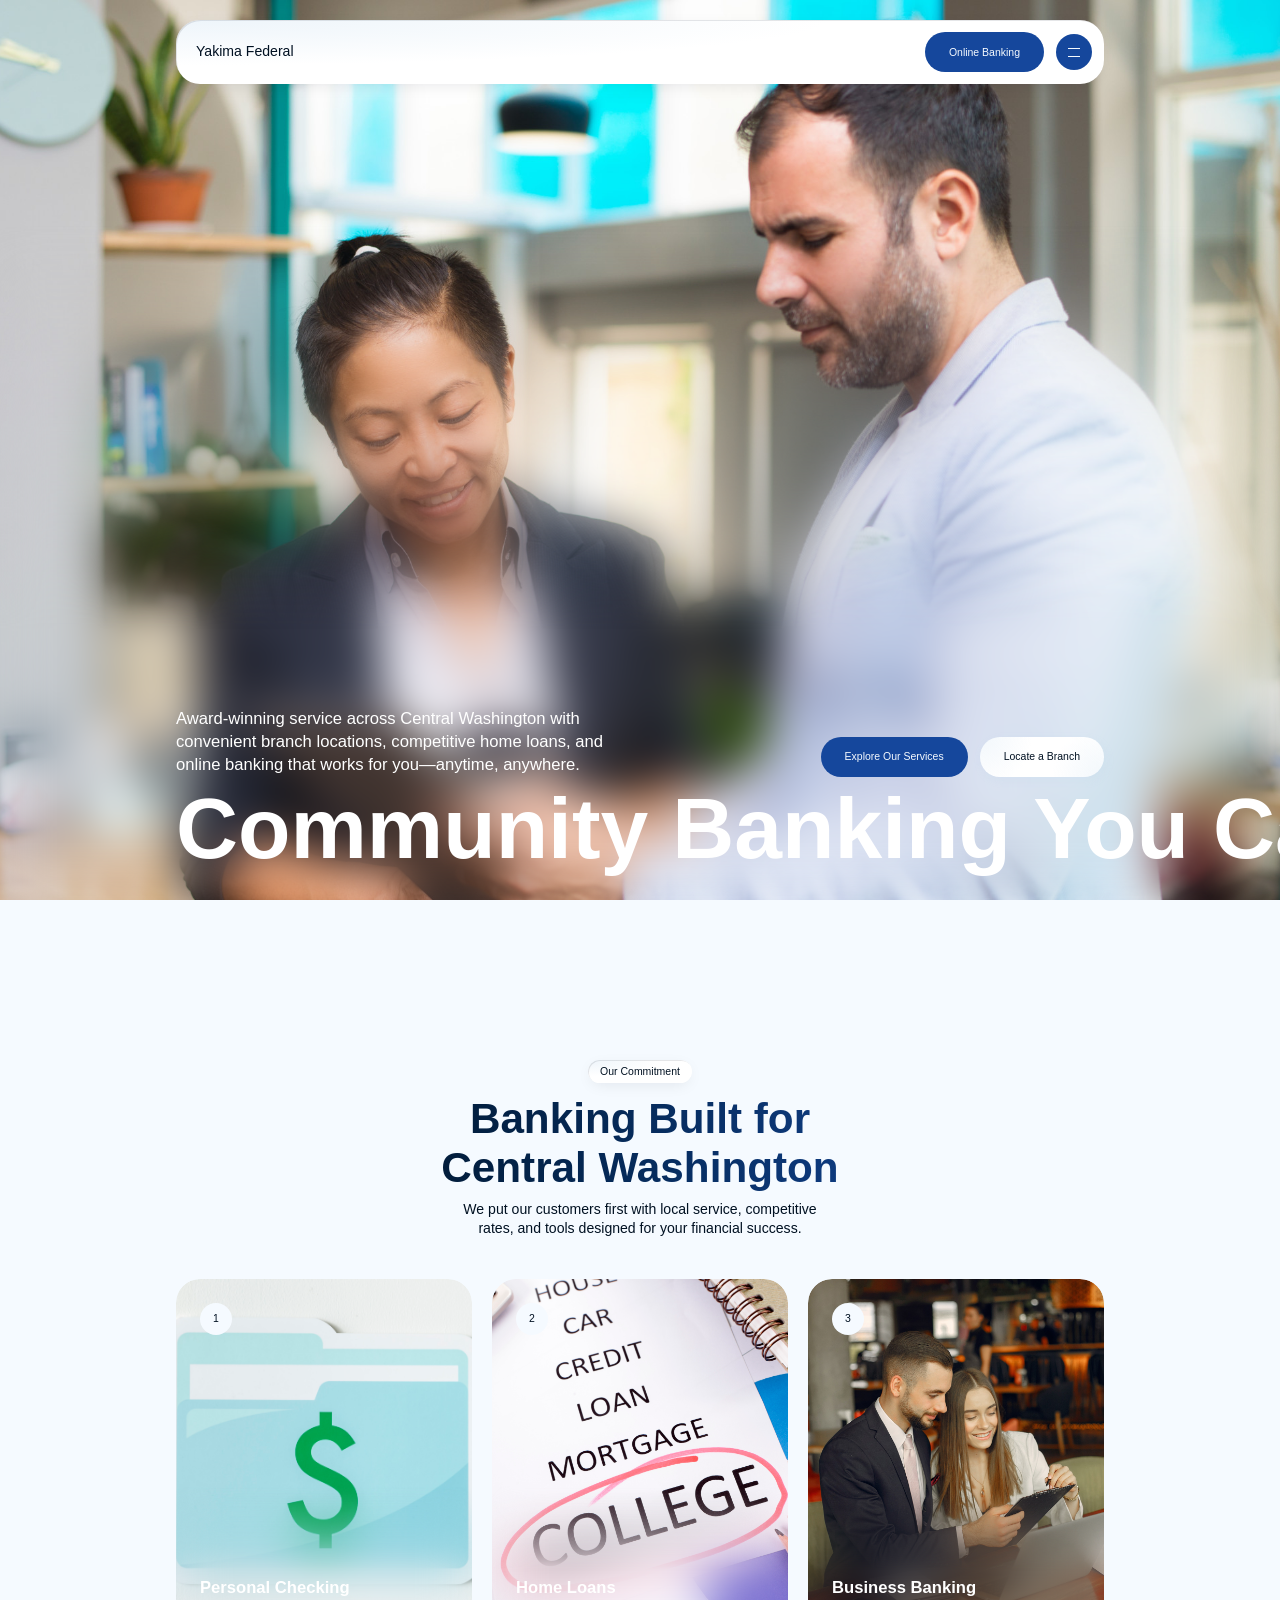
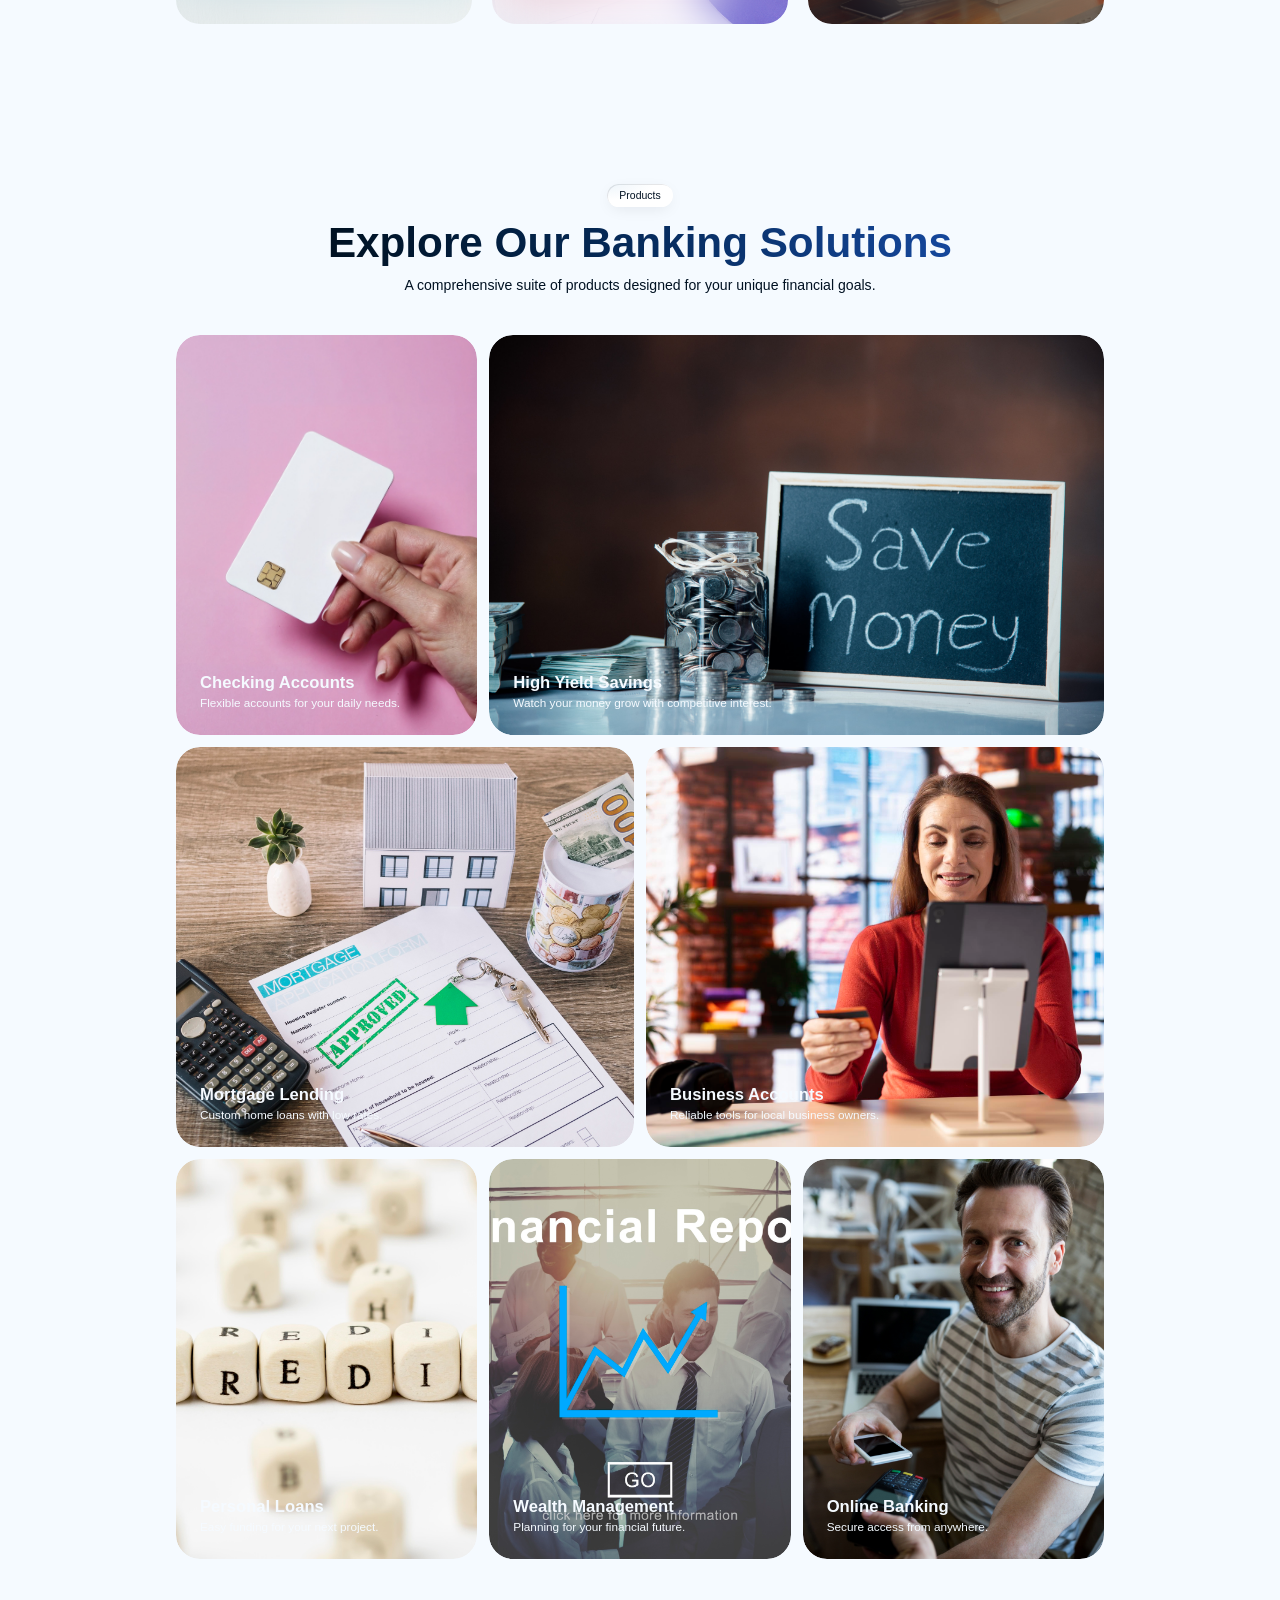
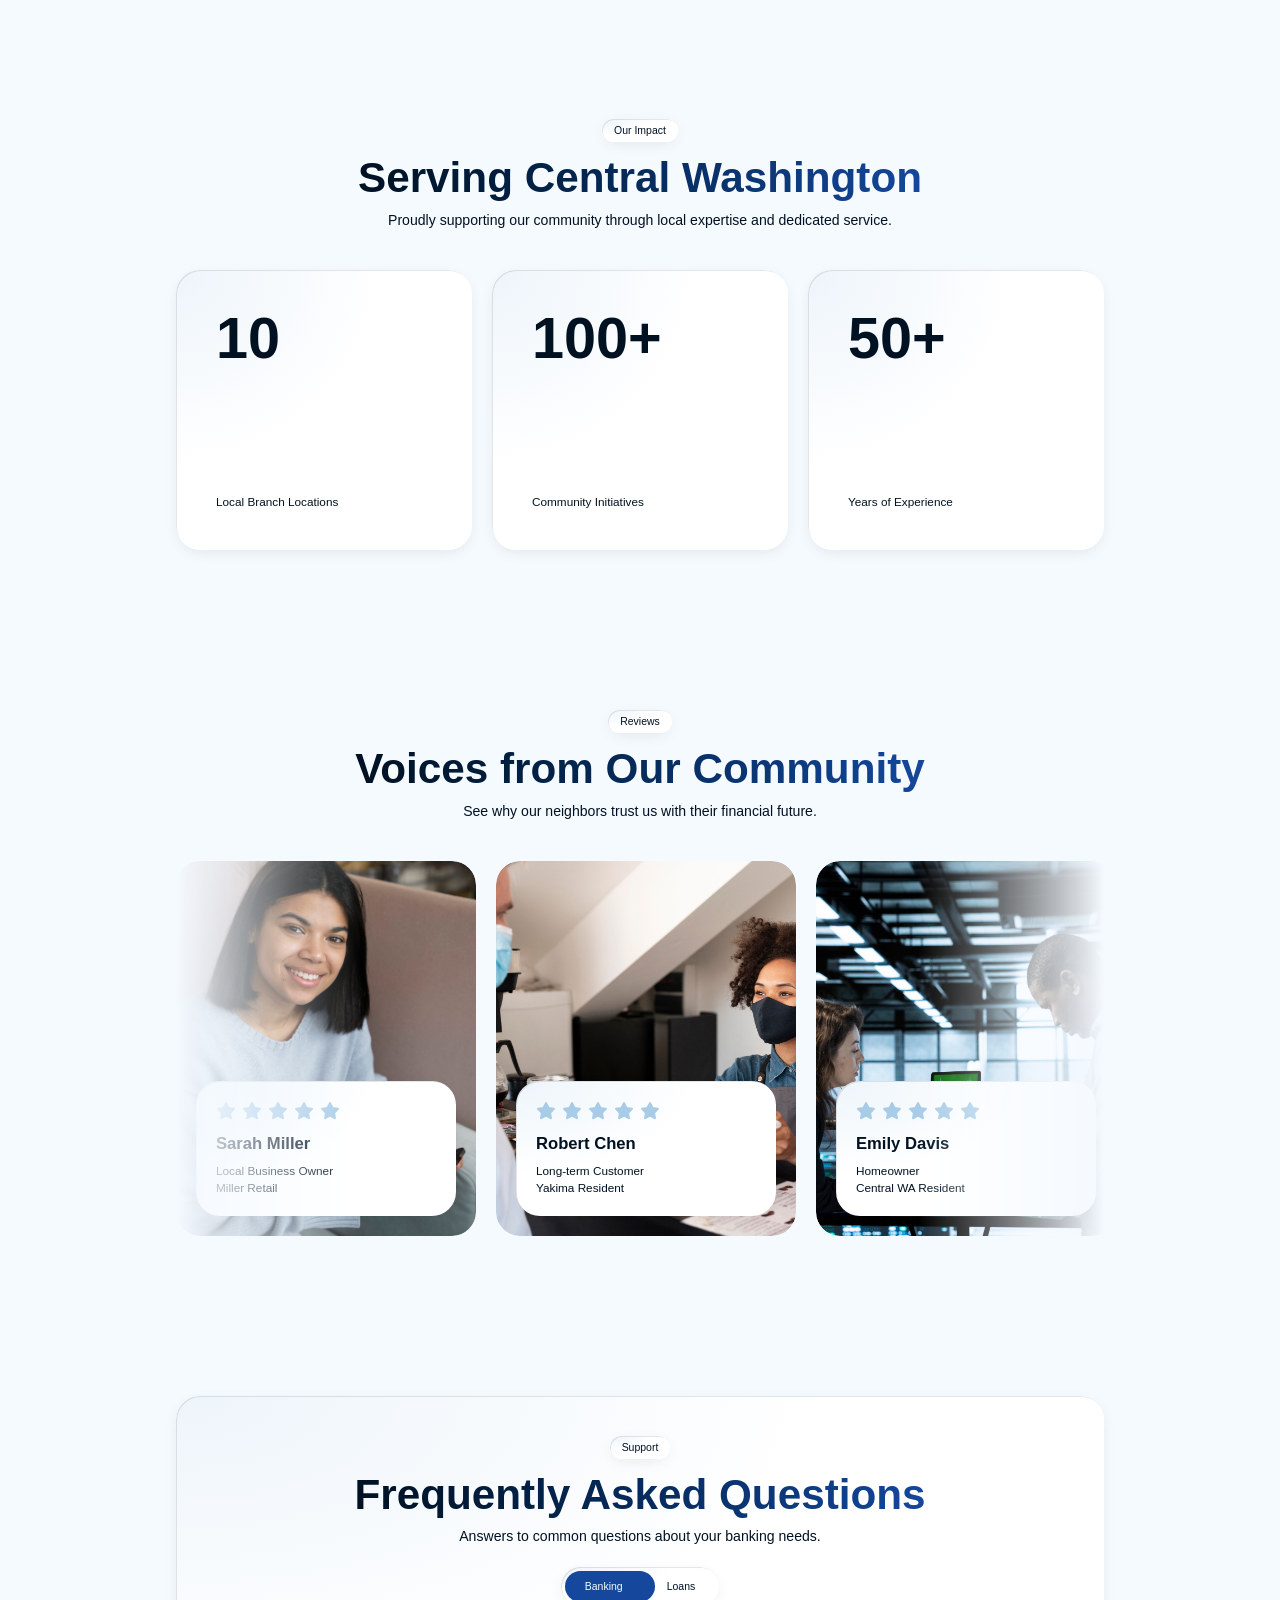
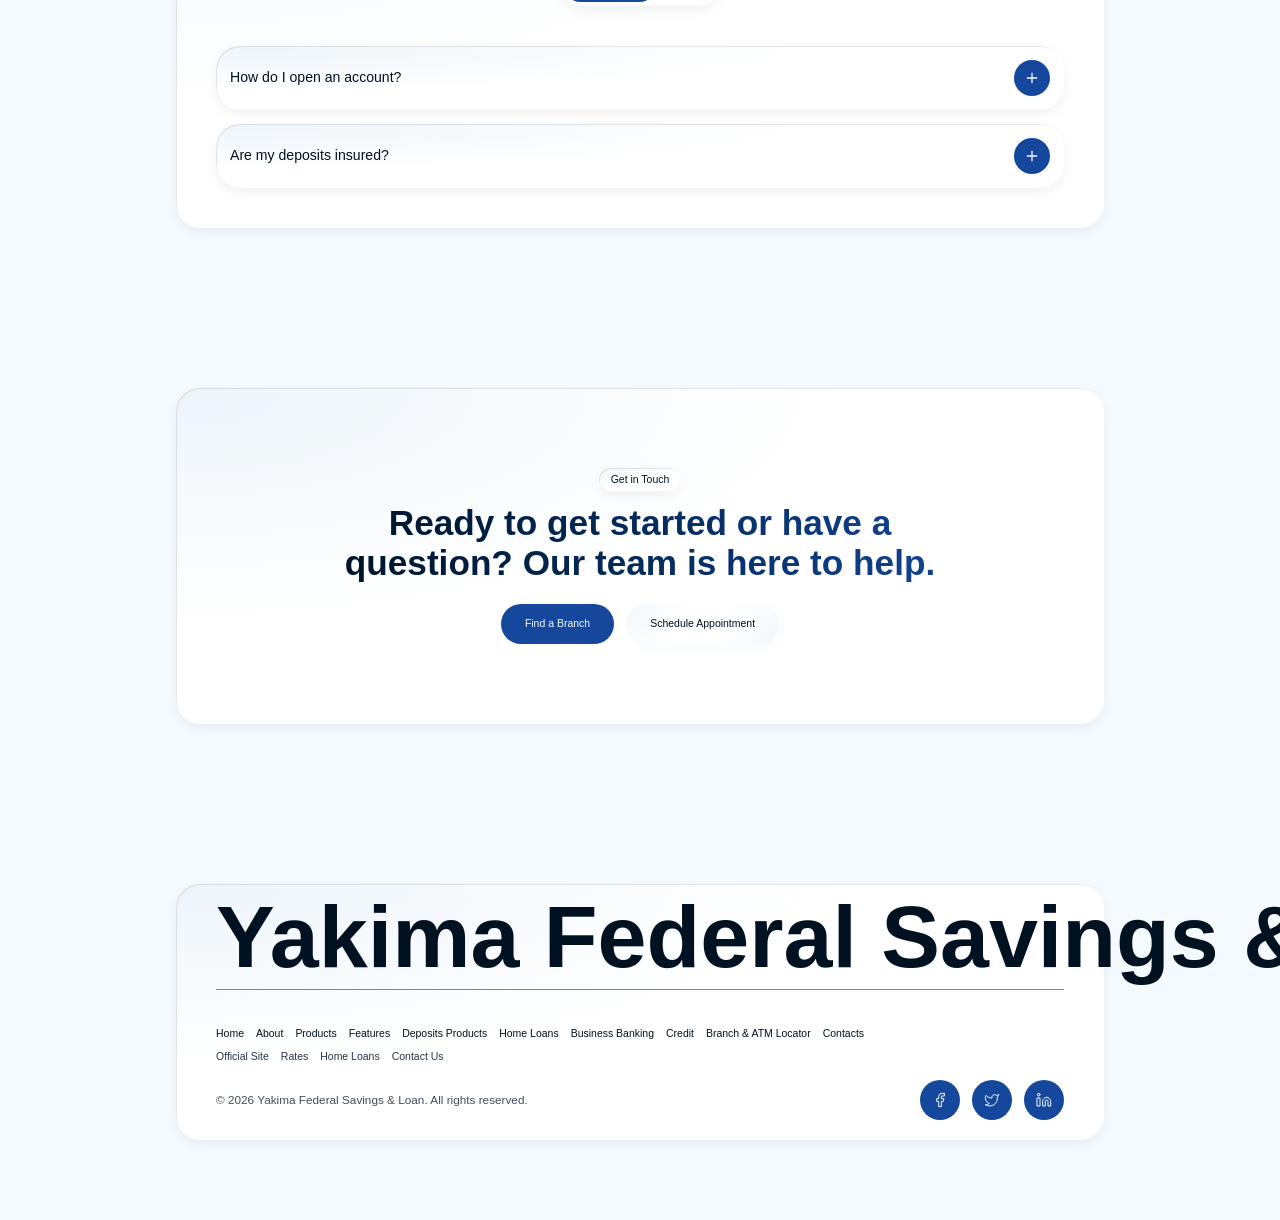
==== commit 2c11d352: "fix: restore navbar JS execution on key pages" ====
--- a/yak/index.html
+++ b/yak/index.html
@@ -1,4 +1,4 @@
-<!DOCTYPE html><html lang="en" data-scrapbook-source="https://3003-im7e28mf1mzjrx52izzst.sandbox.webild.io/" data-scrapbook-create="20260710114350611"><head>
+<!DOCTYPE html><html lang="en"><head>
     
 
     
@@ -9,7 +9,7 @@
     <link href="css2.css" rel="stylesheet">
     
     <meta name="viewport" content="width=device-width, initial-scale=1.0">
-    <title>Webild Components</title>
+    <title>Yakima Federal Savings & Loan</title>
   <style type="text/css" data-vite-dev-id="/home/user/projects/af42d3ae-75d8-4c0c-932a-91e92aaf8ff1/src/index.css">@import url("css2-1.css");
 @layer properties;
 @layer theme, base, components, utilities;
@@ -1032,7 +1032,7 @@
 }
   .bg-\[radial-gradient\(50\%_50\%_at_50\%_50\%\,var\(--color-background-accent\)_0\%\,transparent_100\%\)\] { background-image: radial-gradient(50% 50% at 50% 50%,var(--color-background-accent) 0%,transparent 100%); }
   .bg-\[radial-gradient\(130\%_130\%_at_50\%_15\%\,var\(--background\)_40\%\,var\(--color-background-accent\)_100\%\)\] { background-image: radial-gradient(130% 130% at 50% 15%,var(--background) 40%,var(--color-background-accent) 100%); }
-  .bg-\[url\(https\:\/\/storage\.googleapis\.com\/webild\/default\/noise\.webp\)\] { background-image: url("noise.webp"); }
+  .bg-\[url\(noise\.webp\)\] { background-image: url("noise.webp"); }
   .from-accent { --tw-gradient-from: var(--accent); --tw-gradient-stops: var(--tw-gradient-via-stops, var(--tw-gradient-position), var(--tw-gradient-from) var(--tw-gradient-from-position), var(--tw-gradient-to) var(--tw-gradient-to-position)); }
   .from-background { --tw-gradient-from: var(--background); --tw-gradient-stops: var(--tw-gradient-via-stops, var(--tw-gradient-position), var(--tw-gradient-from) var(--tw-gradient-from-position), var(--tw-gradient-to) var(--tw-gradient-to-position)); }
   .from-background\/60 {
@@ -5386,8 +5386,8 @@
 }
 }</style></head>
   <body>
-    <div id="root"><div class="fixed inset-0 -z-10 overflow-hidden bg-background-accent/10 pointer-events-none select-none" aria-hidden="true"><div class="absolute inset-0 bg-repeat mix-blend-overlay opacity-10 bg-[url(https://storage.googleapis.com/webild/default/noise.webp)] bg-size-[512px]"></div></div><nav data-section="navbar" class="fixed z-1000 top-5 left-1/2 -translate-x-1/2 w-content-width"><div class="flex items-center justify-between p-2 xl:p-3 2xl:p-4 rounded backdrop-blur-sm card"><a href="" class="pl-2 text-xl font-medium text-foreground">Yakima Federal</a><div class="flex items-center gap-2 xl:gap-3 2xl:gap-4"><a href="#" class="flex items-center justify-center h-10 px-6 text-sm rounded cursor-pointer primary-button text-primary-cta-text" style="transform: none;">Online Banking</a><div class="relative flex items-center justify-center size-9 rounded cursor-pointer primary-button"><span class="absolute w-3 h-px bg-primary-cta-text transition-all duration-300 -translate-y-1"></span><span class="absolute w-3 h-px bg-primary-cta-text transition-all duration-300 translate-y-1"></span></div></div></div></nav><main class="flex-grow"><div id="hero" data-section="hero"><section aria-label="Hero section" class="relative w-full h-svh overflow-hidden flex flex-col justify-end mb-20"><div class="absolute inset-0 -z-10 overflow-hidden pointer-events-none select-none" aria-hidden="true"><div class="absolute inset-0 bg-background mask-[radial-gradient(50%_50%_at_50%_0%,white_0%,transparent_100%)] bg-[linear-gradient(to_right,color-mix(in_srgb,var(--color-background-accent)_20%,transparent)_1px,transparent_1px),linear-gradient(to_bottom,color-mix(in_srgb,var(--color-background-accent)_10%,transparent)_1px,transparent_1px)] bg-size-[10vw_10vw]"></div><div class="absolute -top-[400px] left-1/2 -translate-x-1/2 w-[1142px] h-[129vh] overflow-hidden blur-lg mask-[radial-gradient(50%_109%,#000_0%,#000000f6_0%,transparent_96%)]"><div class="absolute -top-[352px] -bottom-[920px] left-[calc(50%-17.5px)] w-[35px] origin-top overflow-hidden bg-[radial-gradient(50%_50%_at_50%_50%,var(--color-background-accent)_0%,transparent_100%)]" style="--ray-opacity: 1; transform: rotate(-20deg); animation: 4s ease-in-out infinite both ray-pulse;"></div><div class="absolute -top-[352px] -bottom-[920px] left-[calc(50%-17.5px)] w-[35px] origin-top overflow-hidden bg-[radial-gradient(50%_50%_at_50%_50%,var(--color-background-accent)_0%,transparent_100%)]" style="--ray-opacity: 0.6; transform: rotate(-12deg); animation: 3.5s ease-in-out 0.5s infinite both ray-pulse;"></div><div class="absolute -top-[352px] -bottom-[920px] left-[calc(50%-10px)] w-[20px] origin-top overflow-hidden bg-[radial-gradient(50%_50%_at_50%_50%,var(--color-background-accent)_0%,transparent_100%)]" style="--ray-opacity: 0.45; transform: scale(0.9) rotate(-5deg); animation: 5s ease-in-out 1.2s infinite both ray-pulse;"></div><div class="absolute -top-[352px] -bottom-[920px] left-[calc(50%-7.5px)] w-[15px] origin-top overflow-hidden bg-[radial-gradient(50%_50%_at_50%_50%,var(--color-background-accent)_0%,transparent_100%)]" style="--ray-opacity: 0.625; transform: rotate(-3deg); animation: 3s ease-in-out 0.3s infinite both ray-pulse;"></div><div class="absolute -top-[352px] -bottom-[920px] left-[calc(50%-20px)] w-[40px] origin-top overflow-hidden bg-[radial-gradient(50%_50%_at_50%_50%,var(--color-background-accent)_0%,transparent_100%)]" style="--ray-opacity: 0.1; transform: scale(0.79) rotate(0deg); animation: 4.5s ease-in-out 0.8s infinite both ray-pulse;"></div><div class="absolute -top-[352px] -bottom-[920px] left-[calc(50%-10px)] w-[20px] origin-top overflow-hidden bg-[radial-gradient(50%_50%_at_50%_50%,var(--color-background-accent)_0%,transparent_100%)]" style="--ray-opacity: 0.525; transform: rotate(3deg); animation: 3.2s ease-in-out 1.5s infinite both ray-pulse;"></div><div class="absolute -top-[352px] -bottom-[920px] left-[calc(50%-7.5px)] w-[15px] origin-top overflow-hidden bg-[radial-gradient(50%_50%_at_50%_50%,var(--color-background-accent)_0%,transparent_100%)]" style="--ray-opacity: 0.725; transform: scale(0.9) rotate(5deg); animation: 4.2s ease-in-out 0.2s infinite both ray-pulse;"></div><div class="absolute -top-[352px] -bottom-[920px] left-[calc(50%-17.5px)] w-[35px] origin-top overflow-hidden bg-[radial-gradient(50%_50%_at_50%_50%,var(--color-background-accent)_0%,transparent_100%)]" style="--ray-opacity: 0.6; transform: rotate(12deg); animation: 3.8s ease-in-out 1s infinite both ray-pulse;"></div><div class="absolute -top-[352px] -bottom-[920px] left-[calc(50%-17.5px)] w-[35px] origin-top overflow-hidden bg-[radial-gradient(50%_50%_at_50%_50%,var(--color-background-accent)_0%,transparent_100%)]" style="--ray-opacity: 1; transform: rotate(20deg); animation: 4s ease-in-out 0.7s infinite both ray-pulse;"></div><div class="absolute left-[calc(50%-599px)] -top-[352px] -bottom-[46px] w-[1198px] opacity-[0.025] overflow-hidden bg-[radial-gradient(50%_50%_at_50%_50%,var(--color-background-accent)_0%,transparent_100%)]"></div><div class="absolute left-[calc(50%-432.5px)] -top-[252px] w-[865px] h-[929px] opacity-10 overflow-hidden bg-[radial-gradient(50%_50%_at_50%_50%,var(--color-background-accent)_0%,transparent_100%)]"></div><div class="absolute left-[calc(50%-432.5px)] -top-[252px] w-[865px] h-[929px] opacity-10 overflow-hidden bg-[radial-gradient(50%_50%_at_50%_50%,var(--color-background-accent)_0%,transparent_100%)]"></div></div></div><img alt="http://img.b2bpic.net/free-photo/positive-latin-asian-experts-holding-coffee-tablet_1262-17155.jpg" class="min-h-0 absolute inset-0 w-full h-full object-cover rounded-none" src="positive-latin-asian-experts-holding-coffee-tablet_1262-17155.jpg"><div class="absolute z-10 w-full h-[50svh] md:h-[75svh] left-0 bottom-0 backdrop-blur-xl mask-[linear-gradient(to_bottom,transparent,black_60%)]" aria-hidden="true"></div><div class="relative z-10 w-content-width mx-auto pb-5"><div class="flex flex-col"><div class="w-full flex flex-col md:flex-row md:justify-between items-start md:items-end gap-3 md:gap-5"><p class="w-full md:w-1/2 text-lg md:text-2xl text-balance font-normal text-white leading-snug">Award-winning service across Central Washington with convenient branch locations, competitive home loans, and online banking that works for you—anytime, anywhere.</p><div class="w-full md:w-1/2 flex justify-start md:justify-end"><div class="flex flex-wrap gap-3"><div style="opacity: 1; transform: none;"><a href="#services" class="flex items-center justify-center h-10 px-6 text-sm rounded cursor-pointer primary-button text-primary-cta-text" style="transform: none;">Explore Our Services</a></div><div style="opacity: 1; transform: none;"><a href="#contact" class="flex items-center justify-center h-10 px-6 text-sm rounded cursor-pointer secondary-button text-secondary-cta-text" style="transform: none;">Locate a Branch</a></div></div></div></div><div class="w-full min-w-0 flex-1"><h2 class="whitespace-nowrap transition-opacity duration-150 opacity-100 font-semibold text-white" style="line-height: 1.2; font-size: 85.8835px;">Community Banking You Can Trust</h2></div></div></div></section></div><div id="services" data-section="services"><section aria-label="Features section" class="py-20"><div class="flex flex-col gap-8 md:gap-10"><div class="flex flex-col items-center w-content-width mx-auto gap-2"><div class="px-3 py-1 mb-1 text-sm card rounded w-fit"><p>Our Commitment</p></div><h2 class="bg-gradient-to-r from-foreground to-primary-cta bg-clip-text text-transparent pb-[0.1em] -mb-[0.1em] md:max-w-8/10 text-6xl 2xl:text-7xl leading-[1.15] font-semibold text-center text-balance">Banking Built for Central Washington</h2><p class="md:max-w-7/10 text-lg md:text-xl leading-snug text-center text-balance">We put our customers first with local service, competitive rates, and tools designed for your financial success.</p></div><div class="" style="opacity: 1; transform: none;"><div class="grid grid-cols-1 gap-5 mx-auto w-content-width md:grid-cols-3"><div class="group relative overflow-hidden aspect-6/7 rounded"><img alt="http://img.b2bpic.net/free-photo/business-financial-management-document-icon_53876-14639.jpg" class="w-full h-full min-h-0 object-cover rounded absolute inset-0" src="business-financial-management-document-icon_53876-14639.jpg"><div class="absolute top-4 left-4 xl:top-6 xl:left-6 2xl:top-8 2xl:left-8 z-20 perspective-[1000px]"><div class="relative size-8 transform-3d transition-transform duration-400 group-hover:rotate-y-180"><div class="absolute inset-0 flex items-center justify-center text-sm rounded bg-background backface-hidden text-foreground"><p>1</p></div><div class="absolute inset-0 flex items-center justify-center rounded bg-background backface-hidden rotate-y-180"><svg xmlns="http://www.w3.org/2000/svg" width="24" height="24" viewBox="0 0 24 24" fill="none" stroke="currentColor" stroke-width="1.5" stroke-linecap="round" stroke-linejoin="round" class="lucide lucide-info h-1/2 w-1/2 text-foreground" aria-hidden="true"><circle cx="12" cy="12" r="10"></circle><path d="M12 16v-4"></path><path d="M12 8h.01"></path></svg></div></div></div><div class="absolute -inset-x-px -bottom-px h-2/5 backdrop-blur-xl mask-fade-top-overlay" aria-hidden="true"></div><div class="absolute inset-x-2 bottom-2 xl:inset-x-3 xl:bottom-3 2xl:inset-x-4 2xl:bottom-4 z-10"><div class="relative flex flex-col gap-0 group-hover:gap-1 xl:group-hover:gap-2 2xl:group-hover:gap-3 p-2 xl:p-3 2xl:p-4 transition-all duration-400"><div class="absolute inset-0 -z-10 card rounded translate-y-full opacity-0 transition-all duration-400 ease-out group-hover:translate-y-0 group-hover:opacity-100"></div><h3 class="text-2xl font-semibold leading-snug text-white transition-colors duration-400 group-hover:text-foreground">Personal Checking</h3><div class="grid grid-rows-[0fr] transition-all duration-400 ease-out group-hover:grid-rows-[1fr]"><p class="overflow-hidden text-sm leading-snug text-foreground opacity-0 transition-opacity duration-400 group-hover:opacity-100">Simple, fee-friendly accounts designed to make everyday banking easier.</p></div></div></div></div><div class="group relative overflow-hidden aspect-6/7 rounded"><img alt="http://img.b2bpic.net/free-photo/college-planning_1101-720.jpg" class="w-full h-full min-h-0 object-cover rounded absolute inset-0" src="college-planning_1101-720.jpg"><div class="absolute top-4 left-4 xl:top-6 xl:left-6 2xl:top-8 2xl:left-8 z-20 perspective-[1000px]"><div class="relative size-8 transform-3d transition-transform duration-400 group-hover:rotate-y-180"><div class="absolute inset-0 flex items-center justify-center text-sm rounded bg-background backface-hidden text-foreground"><p>2</p></div><div class="absolute inset-0 flex items-center justify-center rounded bg-background backface-hidden rotate-y-180"><svg xmlns="http://www.w3.org/2000/svg" width="24" height="24" viewBox="0 0 24 24" fill="none" stroke="currentColor" stroke-width="1.5" stroke-linecap="round" stroke-linejoin="round" class="lucide lucide-info h-1/2 w-1/2 text-foreground" aria-hidden="true"><circle cx="12" cy="12" r="10"></circle><path d="M12 16v-4"></path><path d="M12 8h.01"></path></svg></div></div></div><div class="absolute -inset-x-px -bottom-px h-2/5 backdrop-blur-xl mask-fade-top-overlay" aria-hidden="true"></div><div class="absolute inset-x-2 bottom-2 xl:inset-x-3 xl:bottom-3 2xl:inset-x-4 2xl:bottom-4 z-10"><div class="relative flex flex-col gap-0 group-hover:gap-1 xl:group-hover:gap-2 2xl:group-hover:gap-3 p-2 xl:p-3 2xl:p-4 transition-all duration-400"><div class="absolute inset-0 -z-10 card rounded translate-y-full opacity-0 transition-all duration-400 ease-out group-hover:translate-y-0 group-hover:opacity-100"></div><h3 class="text-2xl font-semibold leading-snug text-white transition-colors duration-400 group-hover:text-foreground">Home Loans</h3><div class="grid grid-rows-[0fr] transition-all duration-400 ease-out group-hover:grid-rows-[1fr]"><p class="overflow-hidden text-sm leading-snug text-foreground opacity-0 transition-opacity duration-400 group-hover:opacity-100">Local underwriting and personalized support to help you purchase your dream home.</p></div></div></div></div><div class="group relative overflow-hidden aspect-6/7 rounded"><img alt="http://img.b2bpic.net/free-photo/partners-sitting-table-working-cafe_1157-28455.jpg" class="w-full h-full min-h-0 object-cover rounded absolute inset-0" src="partners-sitting-table-working-cafe_1157-28455.jpg"><div class="absolute top-4 left-4 xl:top-6 xl:left-6 2xl:top-8 2xl:left-8 z-20 perspective-[1000px]"><div class="relative size-8 transform-3d transition-transform duration-400 group-hover:rotate-y-180"><div class="absolute inset-0 flex items-center justify-center text-sm rounded bg-background backface-hidden text-foreground"><p>3</p></div><div class="absolute inset-0 flex items-center justify-center rounded bg-background backface-hidden rotate-y-180"><svg xmlns="http://www.w3.org/2000/svg" width="24" height="24" viewBox="0 0 24 24" fill="none" stroke="currentColor" stroke-width="1.5" stroke-linecap="round" stroke-linejoin="round" class="lucide lucide-info h-1/2 w-1/2 text-foreground" aria-hidden="true"><circle cx="12" cy="12" r="10"></circle><path d="M12 16v-4"></path><path d="M12 8h.01"></path></svg></div></div></div><div class="absolute -inset-x-px -bottom-px h-2/5 backdrop-blur-xl mask-fade-top-overlay" aria-hidden="true"></div><div class="absolute inset-x-2 bottom-2 xl:inset-x-3 xl:bottom-3 2xl:inset-x-4 2xl:bottom-4 z-10"><div class="relative flex flex-col gap-0 group-hover:gap-1 xl:group-hover:gap-2 2xl:group-hover:gap-3 p-2 xl:p-3 2xl:p-4 transition-all duration-400"><div class="absolute inset-0 -z-10 card rounded translate-y-full opacity-0 transition-all duration-400 ease-out group-hover:translate-y-0 group-hover:opacity-100"></div><h3 class="text-2xl font-semibold leading-snug text-white transition-colors duration-400 group-hover:text-foreground">Business Banking</h3><div class="grid grid-rows-[0fr] transition-all duration-400 ease-out group-hover:grid-rows-[1fr]"><p class="overflow-hidden text-sm leading-snug text-foreground opacity-0 transition-opacity duration-400 group-hover:opacity-100">Dedicated lending and deposit solutions tailored to local small businesses.</p></div></div></div></div></div></div></div></section></div><div id="products" data-section="products"><section aria-label="Features image bento section" class="py-20"><div class="flex flex-col gap-8 md:gap-10"><div class="flex flex-col items-center w-content-width mx-auto gap-2"><div class="px-3 py-1 mb-1 text-sm card rounded w-fit"><p>Products</p></div><h2 class="bg-gradient-to-r from-foreground to-primary-cta bg-clip-text text-transparent pb-[0.1em] -mb-[0.1em] md:max-w-8/10 text-6xl 2xl:text-7xl leading-[1.15] font-semibold text-center text-balance">Explore Our Banking Solutions</h2><p class="md:max-w-7/10 text-lg md:text-xl leading-snug text-center text-balance">A comprehensive suite of products designed for your unique financial goals.</p></div><div class="w-content-width mx-auto grid grid-cols-1 md:grid-cols-6 gap-3"><div class="col-span-1 group md:col-span-2" style="opacity: 1;"><div class="overflow-hidden rounded"><div class="relative h-80 xl:h-100 2xl:h-120 overflow-hidden"><img alt="http://img.b2bpic.net/free-photo/credit-card-studio_23-2151919515.jpg" class="w-full h-full min-h-0 object-cover rounded group-hover:scale-105 transition-transform duration-500" src="credit-card-studio_23-2151919515.jpg"><div class="absolute inset-x-5 bottom-5 xl:inset-x-6 xl:bottom-6 2xl:inset-x-7 2xl:bottom-7 flex flex-col text-background"><span class="text-2xl font-semibold leading-snug truncate">Checking Accounts</span><span class="text-base leading-snug truncate">Flexible accounts for your daily needs.</span></div></div></div></div><div class="col-span-1 group md:col-span-4" style="opacity: 1;"><div class="overflow-hidden rounded"><div class="relative h-80 xl:h-100 2xl:h-120 overflow-hidden"><img alt="http://img.b2bpic.net/free-photo/bottles-cash-with-coins-saving-money-concept_1150-12563.jpg" class="w-full h-full min-h-0 object-cover rounded group-hover:scale-105 transition-transform duration-500" src="bottles-cash-with-coins-saving-money-concept_1150-12563.jpg"><div class="absolute inset-x-5 bottom-5 xl:inset-x-6 xl:bottom-6 2xl:inset-x-7 2xl:bottom-7 flex flex-col text-background"><span class="text-2xl font-semibold leading-snug truncate">High Yield Savings</span><span class="text-base leading-snug truncate">Watch your money grow with competitive interest.</span></div></div></div></div><div class="col-span-1 group md:col-span-3" style="opacity: 1;"><div class="overflow-hidden rounded"><div class="relative h-80 xl:h-100 2xl:h-120 overflow-hidden"><img alt="http://img.b2bpic.net/free-photo/table-desk-with-credit-approved-request_23-2147764199.jpg" class="w-full h-full min-h-0 object-cover rounded group-hover:scale-105 transition-transform duration-500" src="table-desk-with-credit-approved-request_23-2147764199.jpg"><div class="absolute inset-x-5 bottom-5 xl:inset-x-6 xl:bottom-6 2xl:inset-x-7 2xl:bottom-7 flex flex-col text-background"><span class="text-2xl font-semibold leading-snug truncate">Mortgage Lending</span><span class="text-base leading-snug truncate">Custom home loans with low rates.</span></div></div></div></div><div class="col-span-1 group md:col-span-3" style="opacity: 1;"><div class="overflow-hidden rounded"><div class="relative h-80 xl:h-100 2xl:h-120 overflow-hidden"><img alt="http://img.b2bpic.net/free-photo/caucasian-adult-home-pays-order-online-her-tablet_482257-122969.jpg" class="w-full h-full min-h-0 object-cover rounded group-hover:scale-105 transition-transform duration-500" src="caucasian-adult-home-pays-order-online-her-tablet_482257-122969.jpg"><div class="absolute inset-x-5 bottom-5 xl:inset-x-6 xl:bottom-6 2xl:inset-x-7 2xl:bottom-7 flex flex-col text-background"><span class="text-2xl font-semibold leading-snug truncate">Business Accounts</span><span class="text-base leading-snug truncate">Reliable tools for local business owners.</span></div></div></div></div><div class="col-span-1 group md:col-span-2" style="opacity: 1;"><div class="overflow-hidden rounded"><div class="relative h-80 xl:h-100 2xl:h-120 overflow-hidden"><img alt="http://img.b2bpic.net/free-photo/credit-written-scrabble-letters-high-view_23-2148525365.jpg" class="w-full h-full min-h-0 object-cover rounded group-hover:scale-105 transition-transform duration-500" src="credit-written-scrabble-letters-high-view_23-2148525365.jpg"><div class="absolute inset-x-5 bottom-5 xl:inset-x-6 xl:bottom-6 2xl:inset-x-7 2xl:bottom-7 flex flex-col text-background"><span class="text-2xl font-semibold leading-snug truncate">Personal Loans</span><span class="text-base leading-snug truncate">Easy funding for your next project.</span></div></div></div></div><div class="col-span-1 group md:col-span-2" style="opacity: 1;"><div class="overflow-hidden rounded"><div class="relative h-80 xl:h-100 2xl:h-120 overflow-hidden"><img alt="http://img.b2bpic.net/free-photo/financial-report-finance-record-online-concept_53876-15873.jpg" class="w-full h-full min-h-0 object-cover rounded group-hover:scale-105 transition-transform duration-500" src="financial-report-finance-record-online-concept_53876-15873.jpg"><div class="absolute inset-x-5 bottom-5 xl:inset-x-6 xl:bottom-6 2xl:inset-x-7 2xl:bottom-7 flex flex-col text-background"><span class="text-2xl font-semibold leading-snug truncate">Wealth Management</span><span class="text-base leading-snug truncate">Planning for your financial future.</span></div></div></div></div><div class="col-span-1 group md:col-span-2" style="opacity: 1;"><div class="overflow-hidden rounded"><div class="relative h-80 xl:h-100 2xl:h-120 overflow-hidden"><img alt="http://img.b2bpic.net/free-photo/smiling-man-paying-with-nfc-technology-mobile-phone_1170-2057.jpg" class="w-full h-full min-h-0 object-cover rounded group-hover:scale-105 transition-transform duration-500" src="smiling-man-paying-with-nfc-technology-mobile-phone_1170-2057.jpg"><div class="absolute inset-x-5 bottom-5 xl:inset-x-6 xl:bottom-6 2xl:inset-x-7 2xl:bottom-7 flex flex-col text-background"><span class="text-2xl font-semibold leading-snug truncate">Online Banking</span><span class="text-base leading-snug truncate">Secure access from anywhere.</span></div></div></div></div></div></div></section></div><div id="metrics" data-section="metrics"><section aria-label="Metrics section" class="py-20"><div class="flex flex-col gap-8 md:gap-10"><div class="flex flex-col items-center gap-2 w-content-width mx-auto"><div class="px-3 py-1 mb-1 text-sm card rounded w-fit"><p>Our Impact</p></div><h2 class="bg-gradient-to-r from-foreground to-primary-cta bg-clip-text text-transparent pb-[0.1em] -mb-[0.1em] md:max-w-8/10 text-6xl 2xl:text-7xl leading-[1.15] font-semibold text-center text-balance">Serving Central Washington</h2><p class="md:max-w-7/10 text-lg md:text-xl leading-snug text-center text-balance">Proudly supporting our community through local expertise and dedicated service.</p></div><div class="" style="opacity: 1; transform: none;"><div class="grid grid-cols-1 gap-5 mx-auto w-content-width md:grid-cols-3"><div class="flex flex-col justify-between gap-6 p-6 md:p-10 min-h-60 md:min-h-70 2xl:min-h-80 h-full card rounded"><span class="text-9xl md:text-8xl font-semibold leading-none truncate">10</span><p class="text-base leading-snug text-balance">Local Branch Locations</p></div><div class="flex flex-col justify-between gap-6 p-6 md:p-10 min-h-60 md:min-h-70 2xl:min-h-80 h-full card rounded"><span class="text-9xl md:text-8xl font-semibold leading-none truncate">100+</span><p class="text-base leading-snug text-balance">Community Initiatives</p></div><div class="flex flex-col justify-between gap-6 p-6 md:p-10 min-h-60 md:min-h-70 2xl:min-h-80 h-full card rounded"><span class="text-9xl md:text-8xl font-semibold leading-none truncate">50+</span><p class="text-base leading-snug text-balance">Years of Experience</p></div></div></div></div></section></div><div id="testimonials" data-section="testimonials"><section aria-label="Testimonials section" class="pt-20 pb-10"><div class="flex flex-col gap-8 md:gap-10"><div class="flex flex-col items-center w-content-width mx-auto gap-2"><div class="px-3 py-1 mb-1 text-sm card rounded w-fit"><p>Reviews</p></div><h2 class="bg-gradient-to-r from-foreground to-primary-cta bg-clip-text text-transparent pb-[0.1em] -mb-[0.1em] md:max-w-8/10 text-6xl 2xl:text-7xl leading-[1.15] font-semibold text-center text-balance">Voices from Our Community</h2><p class="md:max-w-7/10 text-lg md:text-xl leading-snug text-center text-balance">See why our neighbors trust us with their financial future.</p></div><div class="" style="opacity: 1; transform: none;"><div class="w-content-width mx-auto overflow-hidden mask-fade-x-medium"><div class="flex w-max animate-marquee-horizontal" style="animation-duration: 60s;"><div class="relative shrink-0 w-60 md:w-75 2xl:w-80 aspect-4/5 mb-10 mr-3 md:mr-5 rounded overflow-hidden"><img alt="http://img.b2bpic.net/free-photo/young-co-worker-spending-time-office_23-2149328310.jpg" class="min-h-0 rounded w-full h-full object-cover" src="young-co-worker-spending-time-office_23-2149328310.jpg"><div class="absolute inset-x-4 bottom-4 xl:inset-x-5 xl:bottom-5 2xl:inset-x-6 2xl:bottom-6 flex flex-col gap-1 xl:gap-2 2xl:gap-3 p-4 xl:p-5 2xl:p-6 card rounded backdrop-blur-sm"><div class="flex gap-1.5 mb-1"><svg xmlns="http://www.w3.org/2000/svg" width="24" height="24" viewBox="0 0 24 24" fill="none" stroke="currentColor" stroke-width="1.5" stroke-linecap="round" stroke-linejoin="round" class="lucide lucide-star size-5 text-accent fill-accent" aria-hidden="true"><path d="M11.525 2.295a.53.53 0 0 1 .95 0l2.31 4.679a2.123 2.123 0 0 0 1.595 1.16l5.166.756a.53.53 0 0 1 .294.904l-3.736 3.638a2.123 2.123 0 0 0-.611 1.878l.882 5.14a.53.53 0 0 1-.771.56l-4.618-2.428a2.122 2.122 0 0 0-1.973 0L6.396 21.01a.53.53 0 0 1-.77-.56l.881-5.139a2.122 2.122 0 0 0-.611-1.879L2.16 9.795a.53.53 0 0 1 .294-.906l5.165-.755a2.122 2.122 0 0 0 1.597-1.16z"></path></svg><svg xmlns="http://www.w3.org/2000/svg" width="24" height="24" viewBox="0 0 24 24" fill="none" stroke="currentColor" stroke-width="1.5" stroke-linecap="round" stroke-linejoin="round" class="lucide lucide-star size-5 text-accent fill-accent" aria-hidden="true"><path d="M11.525 2.295a.53.53 0 0 1 .95 0l2.31 4.679a2.123 2.123 0 0 0 1.595 1.16l5.166.756a.53.53 0 0 1 .294.904l-3.736 3.638a2.123 2.123 0 0 0-.611 1.878l.882 5.14a.53.53 0 0 1-.771.56l-4.618-2.428a2.122 2.122 0 0 0-1.973 0L6.396 21.01a.53.53 0 0 1-.77-.56l.881-5.139a2.122 2.122 0 0 0-.611-1.879L2.16 9.795a.53.53 0 0 1 .294-.906l5.165-.755a2.122 2.122 0 0 0 1.597-1.16z"></path></svg><svg xmlns="http://www.w3.org/2000/svg" width="24" height="24" viewBox="0 0 24 24" fill="none" stroke="currentColor" stroke-width="1.5" stroke-linecap="round" stroke-linejoin="round" class="lucide lucide-star size-5 text-accent fill-accent" aria-hidden="true"><path d="M11.525 2.295a.53.53 0 0 1 .95 0l2.31 4.679a2.123 2.123 0 0 0 1.595 1.16l5.166.756a.53.53 0 0 1 .294.904l-3.736 3.638a2.123 2.123 0 0 0-.611 1.878l.882 5.14a.53.53 0 0 1-.771.56l-4.618-2.428a2.122 2.122 0 0 0-1.973 0L6.396 21.01a.53.53 0 0 1-.77-.56l.881-5.139a2.122 2.122 0 0 0-.611-1.879L2.16 9.795a.53.53 0 0 1 .294-.906l5.165-.755a2.122 2.122 0 0 0 1.597-1.16z"></path></svg><svg xmlns="http://www.w3.org/2000/svg" width="24" height="24" viewBox="0 0 24 24" fill="none" stroke="currentColor" stroke-width="1.5" stroke-linecap="round" stroke-linejoin="round" class="lucide lucide-star size-5 text-accent fill-accent" aria-hidden="true"><path d="M11.525 2.295a.53.53 0 0 1 .95 0l2.31 4.679a2.123 2.123 0 0 0 1.595 1.16l5.166.756a.53.53 0 0 1 .294.904l-3.736 3.638a2.123 2.123 0 0 0-.611 1.878l.882 5.14a.53.53 0 0 1-.771.56l-4.618-2.428a2.122 2.122 0 0 0-1.973 0L6.396 21.01a.53.53 0 0 1-.77-.56l.881-5.139a2.122 2.122 0 0 0-.611-1.879L2.16 9.795a.53.53 0 0 1 .294-.906l5.165-.755a2.122 2.122 0 0 0 1.597-1.16z"></path></svg><svg xmlns="http://www.w3.org/2000/svg" width="24" height="24" viewBox="0 0 24 24" fill="none" stroke="currentColor" stroke-width="1.5" stroke-linecap="round" stroke-linejoin="round" class="lucide lucide-star size-5 text-accent fill-accent" aria-hidden="true"><path d="M11.525 2.295a.53.53 0 0 1 .95 0l2.31 4.679a2.123 2.123 0 0 0 1.595 1.16l5.166.756a.53.53 0 0 1 .294.904l-3.736 3.638a2.123 2.123 0 0 0-.611 1.878l.882 5.14a.53.53 0 0 1-.771.56l-4.618-2.428a2.122 2.122 0 0 0-1.973 0L6.396 21.01a.53.53 0 0 1-.77-.56l.881-5.139a2.122 2.122 0 0 0-.611-1.879L2.16 9.795a.53.53 0 0 1 .294-.906l5.165-.755a2.122 2.122 0 0 0 1.597-1.16z"></path></svg></div><span class="text-2xl font-semibold leading-snug truncate">Sarah Miller</span><div class="flex flex-col"><span class="text-base leading-snug truncate">Local Business Owner</span><span class="text-base leading-snug truncate">Miller Retail</span></div></div></div><div class="relative shrink-0 w-60 md:w-75 2xl:w-80 aspect-4/5 mb-10 mr-3 md:mr-5 rounded overflow-hidden"><img alt="http://img.b2bpic.net/free-photo/easy-wireless-yechnology-payment_23-2149105191.jpg" class="min-h-0 rounded w-full h-full object-cover" src="easy-wireless-yechnology-payment_23-2149105191.jpg"><div class="absolute inset-x-4 bottom-4 xl:inset-x-5 xl:bottom-5 2xl:inset-x-6 2xl:bottom-6 flex flex-col gap-1 xl:gap-2 2xl:gap-3 p-4 xl:p-5 2xl:p-6 card rounded backdrop-blur-sm"><div class="flex gap-1.5 mb-1"><svg xmlns="http://www.w3.org/2000/svg" width="24" height="24" viewBox="0 0 24 24" fill="none" stroke="currentColor" stroke-width="1.5" stroke-linecap="round" stroke-linejoin="round" class="lucide lucide-star size-5 text-accent fill-accent" aria-hidden="true"><path d="M11.525 2.295a.53.53 0 0 1 .95 0l2.31 4.679a2.123 2.123 0 0 0 1.595 1.16l5.166.756a.53.53 0 0 1 .294.904l-3.736 3.638a2.123 2.123 0 0 0-.611 1.878l.882 5.14a.53.53 0 0 1-.771.56l-4.618-2.428a2.122 2.122 0 0 0-1.973 0L6.396 21.01a.53.53 0 0 1-.77-.56l.881-5.139a2.122 2.122 0 0 0-.611-1.879L2.16 9.795a.53.53 0 0 1 .294-.906l5.165-.755a2.122 2.122 0 0 0 1.597-1.16z"></path></svg><svg xmlns="http://www.w3.org/2000/svg" width="24" height="24" viewBox="0 0 24 24" fill="none" stroke="currentColor" stroke-width="1.5" stroke-linecap="round" stroke-linejoin="round" class="lucide lucide-star size-5 text-accent fill-accent" aria-hidden="true"><path d="M11.525 2.295a.53.53 0 0 1 .95 0l2.31 4.679a2.123 2.123 0 0 0 1.595 1.16l5.166.756a.53.53 0 0 1 .294.904l-3.736 3.638a2.123 2.123 0 0 0-.611 1.878l.882 5.14a.53.53 0 0 1-.771.56l-4.618-2.428a2.122 2.122 0 0 0-1.973 0L6.396 21.01a.53.53 0 0 1-.77-.56l.881-5.139a2.122 2.122 0 0 0-.611-1.879L2.16 9.795a.53.53 0 0 1 .294-.906l5.165-.755a2.122 2.122 0 0 0 1.597-1.16z"></path></svg><svg xmlns="http://www.w3.org/2000/svg" width="24" height="24" viewBox="0 0 24 24" fill="none" stroke="currentColor" stroke-width="1.5" stroke-linecap="round" stroke-linejoin="round" class="lucide lucide-star size-5 text-accent fill-accent" aria-hidden="true"><path d="M11.525 2.295a.53.53 0 0 1 .95 0l2.31 4.679a2.123 2.123 0 0 0 1.595 1.16l5.166.756a.53.53 0 0 1 .294.904l-3.736 3.638a2.123 2.123 0 0 0-.611 1.878l.882 5.14a.53.53 0 0 1-.771.56l-4.618-2.428a2.122 2.122 0 0 0-1.973 0L6.396 21.01a.53.53 0 0 1-.77-.56l.881-5.139a2.122 2.122 0 0 0-.611-1.879L2.16 9.795a.53.53 0 0 1 .294-.906l5.165-.755a2.122 2.122 0 0 0 1.597-1.16z"></path></svg><svg xmlns="http://www.w3.org/2000/svg" width="24" height="24" viewBox="0 0 24 24" fill="none" stroke="currentColor" stroke-width="1.5" stroke-linecap="round" stroke-linejoin="round" class="lucide lucide-star size-5 text-accent fill-accent" aria-hidden="true"><path d="M11.525 2.295a.53.53 0 0 1 .95 0l2.31 4.679a2.123 2.123 0 0 0 1.595 1.16l5.166.756a.53.53 0 0 1 .294.904l-3.736 3.638a2.123 2.123 0 0 0-.611 1.878l.882 5.14a.53.53 0 0 1-.771.56l-4.618-2.428a2.122 2.122 0 0 0-1.973 0L6.396 21.01a.53.53 0 0 1-.77-.56l.881-5.139a2.122 2.122 0 0 0-.611-1.879L2.16 9.795a.53.53 0 0 1 .294-.906l5.165-.755a2.122 2.122 0 0 0 1.597-1.16z"></path></svg><svg xmlns="http://www.w3.org/2000/svg" width="24" height="24" viewBox="0 0 24 24" fill="none" stroke="currentColor" stroke-width="1.5" stroke-linecap="round" stroke-linejoin="round" class="lucide lucide-star size-5 text-accent fill-accent" aria-hidden="true"><path d="M11.525 2.295a.53.53 0 0 1 .95 0l2.31 4.679a2.123 2.123 0 0 0 1.595 1.16l5.166.756a.53.53 0 0 1 .294.904l-3.736 3.638a2.123 2.123 0 0 0-.611 1.878l.882 5.14a.53.53 0 0 1-.771.56l-4.618-2.428a2.122 2.122 0 0 0-1.973 0L6.396 21.01a.53.53 0 0 1-.77-.56l.881-5.139a2.122 2.122 0 0 0-.611-1.879L2.16 9.795a.53.53 0 0 1 .294-.906l5.165-.755a2.122 2.122 0 0 0 1.597-1.16z"></path></svg></div><span class="text-2xl font-semibold leading-snug truncate">Robert Chen</span><div class="flex flex-col"><span class="text-base leading-snug truncate">Long-term Customer</span><span class="text-base leading-snug truncate">Yakima Resident</span></div></div></div><div class="relative shrink-0 w-60 md:w-75 2xl:w-80 aspect-4/5 mb-10 mr-3 md:mr-5 rounded overflow-hidden"><img alt="http://img.b2bpic.net/free-photo/woman-overseeing-server-room-with-mockup-device-reading-documentation-paperwork_482257-122527.jpg" class="min-h-0 rounded w-full h-full object-cover" src="woman-overseeing-server-room-with-mockup-device-reading-documentation-paperwork_482257-122527.jpg"><div class="absolute inset-x-4 bottom-4 xl:inset-x-5 xl:bottom-5 2xl:inset-x-6 2xl:bottom-6 flex flex-col gap-1 xl:gap-2 2xl:gap-3 p-4 xl:p-5 2xl:p-6 card rounded backdrop-blur-sm"><div class="flex gap-1.5 mb-1"><svg xmlns="http://www.w3.org/2000/svg" width="24" height="24" viewBox="0 0 24 24" fill="none" stroke="currentColor" stroke-width="1.5" stroke-linecap="round" stroke-linejoin="round" class="lucide lucide-star size-5 text-accent fill-accent" aria-hidden="true"><path d="M11.525 2.295a.53.53 0 0 1 .95 0l2.31 4.679a2.123 2.123 0 0 0 1.595 1.16l5.166.756a.53.53 0 0 1 .294.904l-3.736 3.638a2.123 2.123 0 0 0-.611 1.878l.882 5.14a.53.53 0 0 1-.771.56l-4.618-2.428a2.122 2.122 0 0 0-1.973 0L6.396 21.01a.53.53 0 0 1-.77-.56l.881-5.139a2.122 2.122 0 0 0-.611-1.879L2.16 9.795a.53.53 0 0 1 .294-.906l5.165-.755a2.122 2.122 0 0 0 1.597-1.16z"></path></svg><svg xmlns="http://www.w3.org/2000/svg" width="24" height="24" viewBox="0 0 24 24" fill="none" stroke="currentColor" stroke-width="1.5" stroke-linecap="round" stroke-linejoin="round" class="lucide lucide-star size-5 text-accent fill-accent" aria-hidden="true"><path d="M11.525 2.295a.53.53 0 0 1 .95 0l2.31 4.679a2.123 2.123 0 0 0 1.595 1.16l5.166.756a.53.53 0 0 1 .294.904l-3.736 3.638a2.123 2.123 0 0 0-.611 1.878l.882 5.14a.53.53 0 0 1-.771.56l-4.618-2.428a2.122 2.122 0 0 0-1.973 0L6.396 21.01a.53.53 0 0 1-.77-.56l.881-5.139a2.122 2.122 0 0 0-.611-1.879L2.16 9.795a.53.53 0 0 1 .294-.906l5.165-.755a2.122 2.122 0 0 0 1.597-1.16z"></path></svg><svg xmlns="http://www.w3.org/2000/svg" width="24" height="24" viewBox="0 0 24 24" fill="none" stroke="currentColor" stroke-width="1.5" stroke-linecap="round" stroke-linejoin="round" class="lucide lucide-star size-5 text-accent fill-accent" aria-hidden="true"><path d="M11.525 2.295a.53.53 0 0 1 .95 0l2.31 4.679a2.123 2.123 0 0 0 1.595 1.16l5.166.756a.53.53 0 0 1 .294.904l-3.736 3.638a2.123 2.123 0 0 0-.611 1.878l.882 5.14a.53.53 0 0 1-.771.56l-4.618-2.428a2.122 2.122 0 0 0-1.973 0L6.396 21.01a.53.53 0 0 1-.77-.56l.881-5.139a2.122 2.122 0 0 0-.611-1.879L2.16 9.795a.53.53 0 0 1 .294-.906l5.165-.755a2.122 2.122 0 0 0 1.597-1.16z"></path></svg><svg xmlns="http://www.w3.org/2000/svg" width="24" height="24" viewBox="0 0 24 24" fill="none" stroke="currentColor" stroke-width="1.5" stroke-linecap="round" stroke-linejoin="round" class="lucide lucide-star size-5 text-accent fill-accent" aria-hidden="true"><path d="M11.525 2.295a.53.53 0 0 1 .95 0l2.31 4.679a2.123 2.123 0 0 0 1.595 1.16l5.166.756a.53.53 0 0 1 .294.904l-3.736 3.638a2.123 2.123 0 0 0-.611 1.878l.882 5.14a.53.53 0 0 1-.771.56l-4.618-2.428a2.122 2.122 0 0 0-1.973 0L6.396 21.01a.53.53 0 0 1-.77-.56l.881-5.139a2.122 2.122 0 0 0-.611-1.879L2.16 9.795a.53.53 0 0 1 .294-.906l5.165-.755a2.122 2.122 0 0 0 1.597-1.16z"></path></svg><svg xmlns="http://www.w3.org/2000/svg" width="24" height="24" viewBox="0 0 24 24" fill="none" stroke="currentColor" stroke-width="1.5" stroke-linecap="round" stroke-linejoin="round" class="lucide lucide-star size-5 text-accent fill-accent" aria-hidden="true"><path d="M11.525 2.295a.53.53 0 0 1 .95 0l2.31 4.679a2.123 2.123 0 0 0 1.595 1.16l5.166.756a.53.53 0 0 1 .294.904l-3.736 3.638a2.123 2.123 0 0 0-.611 1.878l.882 5.14a.53.53 0 0 1-.771.56l-4.618-2.428a2.122 2.122 0 0 0-1.973 0L6.396 21.01a.53.53 0 0 1-.77-.56l.881-5.139a2.122 2.122 0 0 0-.611-1.879L2.16 9.795a.53.53 0 0 1 .294-.906l5.165-.755a2.122 2.122 0 0 0 1.597-1.16z"></path></svg></div><span class="text-2xl font-semibold leading-snug truncate">Emily Davis</span><div class="flex flex-col"><span class="text-base leading-snug truncate">Homeowner</span><span class="text-base leading-snug truncate">Central WA Resident</span></div></div></div><div class="relative shrink-0 w-60 md:w-75 2xl:w-80 aspect-4/5 mb-10 mr-3 md:mr-5 rounded overflow-hidden"><img alt="http://img.b2bpic.net/free-photo/man-women-browsing-laptop-picnic_23-2147779547.jpg" class="min-h-0 rounded w-full h-full object-cover" src="man-women-browsing-laptop-picnic_23-2147779547.jpg"><div class="absolute inset-x-4 bottom-4 xl:inset-x-5 xl:bottom-5 2xl:inset-x-6 2xl:bottom-6 flex flex-col gap-1 xl:gap-2 2xl:gap-3 p-4 xl:p-5 2xl:p-6 card rounded backdrop-blur-sm"><div class="flex gap-1.5 mb-1"><svg xmlns="http://www.w3.org/2000/svg" width="24" height="24" viewBox="0 0 24 24" fill="none" stroke="currentColor" stroke-width="1.5" stroke-linecap="round" stroke-linejoin="round" class="lucide lucide-star size-5 text-accent fill-accent" aria-hidden="true"><path d="M11.525 2.295a.53.53 0 0 1 .95 0l2.31 4.679a2.123 2.123 0 0 0 1.595 1.16l5.166.756a.53.53 0 0 1 .294.904l-3.736 3.638a2.123 2.123 0 0 0-.611 1.878l.882 5.14a.53.53 0 0 1-.771.56l-4.618-2.428a2.122 2.122 0 0 0-1.973 0L6.396 21.01a.53.53 0 0 1-.77-.56l.881-5.139a2.122 2.122 0 0 0-.611-1.879L2.16 9.795a.53.53 0 0 1 .294-.906l5.165-.755a2.122 2.122 0 0 0 1.597-1.16z"></path></svg><svg xmlns="http://www.w3.org/2000/svg" width="24" height="24" viewBox="0 0 24 24" fill="none" stroke="currentColor" stroke-width="1.5" stroke-linecap="round" stroke-linejoin="round" class="lucide lucide-star size-5 text-accent fill-accent" aria-hidden="true"><path d="M11.525 2.295a.53.53 0 0 1 .95 0l2.31 4.679a2.123 2.123 0 0 0 1.595 1.16l5.166.756a.53.53 0 0 1 .294.904l-3.736 3.638a2.123 2.123 0 0 0-.611 1.878l.882 5.14a.53.53 0 0 1-.771.56l-4.618-2.428a2.122 2.122 0 0 0-1.973 0L6.396 21.01a.53.53 0 0 1-.77-.56l.881-5.139a2.122 2.122 0 0 0-.611-1.879L2.16 9.795a.53.53 0 0 1 .294-.906l5.165-.755a2.122 2.122 0 0 0 1.597-1.16z"></path></svg><svg xmlns="http://www.w3.org/2000/svg" width="24" height="24" viewBox="0 0 24 24" fill="none" stroke="currentColor" stroke-width="1.5" stroke-linecap="round" stroke-linejoin="round" class="lucide lucide-star size-5 text-accent fill-accent" aria-hidden="true"><path d="M11.525 2.295a.53.53 0 0 1 .95 0l2.31 4.679a2.123 2.123 0 0 0 1.595 1.16l5.166.756a.53.53 0 0 1 .294.904l-3.736 3.638a2.123 2.123 0 0 0-.611 1.878l.882 5.14a.53.53 0 0 1-.771.56l-4.618-2.428a2.122 2.122 0 0 0-1.973 0L6.396 21.01a.53.53 0 0 1-.77-.56l.881-5.139a2.122 2.122 0 0 0-.611-1.879L2.16 9.795a.53.53 0 0 1 .294-.906l5.165-.755a2.122 2.122 0 0 0 1.597-1.16z"></path></svg><svg xmlns="http://www.w3.org/2000/svg" width="24" height="24" viewBox="0 0 24 24" fill="none" stroke="currentColor" stroke-width="1.5" stroke-linecap="round" stroke-linejoin="round" class="lucide lucide-star size-5 text-accent fill-accent" aria-hidden="true"><path d="M11.525 2.295a.53.53 0 0 1 .95 0l2.31 4.679a2.123 2.123 0 0 0 1.595 1.16l5.166.756a.53.53 0 0 1 .294.904l-3.736 3.638a2.123 2.123 0 0 0-.611 1.878l.882 5.14a.53.53 0 0 1-.771.56l-4.618-2.428a2.122 2.122 0 0 0-1.973 0L6.396 21.01a.53.53 0 0 1-.77-.56l.881-5.139a2.122 2.122 0 0 0-.611-1.879L2.16 9.795a.53.53 0 0 1 .294-.906l5.165-.755a2.122 2.122 0 0 0 1.597-1.16z"></path></svg><svg xmlns="http://www.w3.org/2000/svg" width="24" height="24" viewBox="0 0 24 24" fill="none" stroke="currentColor" stroke-width="1.5" stroke-linecap="round" stroke-linejoin="round" class="lucide lucide-star size-5 text-accent fill-accent" aria-hidden="true"><path d="M11.525 2.295a.53.53 0 0 1 .95 0l2.31 4.679a2.123 2.123 0 0 0 1.595 1.16l5.166.756a.53.53 0 0 1 .294.904l-3.736 3.638a2.123 2.123 0 0 0-.611 1.878l.882 5.14a.53.53 0 0 1-.771.56l-4.618-2.428a2.122 2.122 0 0 0-1.973 0L6.396 21.01a.53.53 0 0 1-.77-.56l.881-5.139a2.122 2.122 0 0 0-.611-1.879L2.16 9.795a.53.53 0 0 1 .294-.906l5.165-.755a2.122 2.122 0 0 0 1.597-1.16z"></path></svg></div><span class="text-2xl font-semibold leading-snug truncate">Michael Wilson</span><div class="flex flex-col"><span class="text-base leading-snug truncate">Small Business Owner</span><span class="text-base leading-snug truncate">Wilson Contracting</span></div></div></div><div class="relative shrink-0 w-60 md:w-75 2xl:w-80 aspect-4/5 mb-10 mr-3 md:mr-5 rounded overflow-hidden"><img alt="http://img.b2bpic.net/free-photo/smiley-women-holding-blank-business-card_23-2149343387.jpg" class="min-h-0 rounded w-full h-full object-cover" src="smiley-women-holding-blank-business-card_23-2149343387.jpg"><div class="absolute inset-x-4 bottom-4 xl:inset-x-5 xl:bottom-5 2xl:inset-x-6 2xl:bottom-6 flex flex-col gap-1 xl:gap-2 2xl:gap-3 p-4 xl:p-5 2xl:p-6 card rounded backdrop-blur-sm"><div class="flex gap-1.5 mb-1"><svg xmlns="http://www.w3.org/2000/svg" width="24" height="24" viewBox="0 0 24 24" fill="none" stroke="currentColor" stroke-width="1.5" stroke-linecap="round" stroke-linejoin="round" class="lucide lucide-star size-5 text-accent fill-accent" aria-hidden="true"><path d="M11.525 2.295a.53.53 0 0 1 .95 0l2.31 4.679a2.123 2.123 0 0 0 1.595 1.16l5.166.756a.53.53 0 0 1 .294.904l-3.736 3.638a2.123 2.123 0 0 0-.611 1.878l.882 5.14a.53.53 0 0 1-.771.56l-4.618-2.428a2.122 2.122 0 0 0-1.973 0L6.396 21.01a.53.53 0 0 1-.77-.56l.881-5.139a2.122 2.122 0 0 0-.611-1.879L2.16 9.795a.53.53 0 0 1 .294-.906l5.165-.755a2.122 2.122 0 0 0 1.597-1.16z"></path></svg><svg xmlns="http://www.w3.org/2000/svg" width="24" height="24" viewBox="0 0 24 24" fill="none" stroke="currentColor" stroke-width="1.5" stroke-linecap="round" stroke-linejoin="round" class="lucide lucide-star size-5 text-accent fill-accent" aria-hidden="true"><path d="M11.525 2.295a.53.53 0 0 1 .95 0l2.31 4.679a2.123 2.123 0 0 0 1.595 1.16l5.166.756a.53.53 0 0 1 .294.904l-3.736 3.638a2.123 2.123 0 0 0-.611 1.878l.882 5.14a.53.53 0 0 1-.771.56l-4.618-2.428a2.122 2.122 0 0 0-1.973 0L6.396 21.01a.53.53 0 0 1-.77-.56l.881-5.139a2.122 2.122 0 0 0-.611-1.879L2.16 9.795a.53.53 0 0 1 .294-.906l5.165-.755a2.122 2.122 0 0 0 1.597-1.16z"></path></svg><svg xmlns="http://www.w3.org/2000/svg" width="24" height="24" viewBox="0 0 24 24" fill="none" stroke="currentColor" stroke-width="1.5" stroke-linecap="round" stroke-linejoin="round" class="lucide lucide-star size-5 text-accent fill-accent" aria-hidden="true"><path d="M11.525 2.295a.53.53 0 0 1 .95 0l2.31 4.679a2.123 2.123 0 0 0 1.595 1.16l5.166.756a.53.53 0 0 1 .294.904l-3.736 3.638a2.123 2.123 0 0 0-.611 1.878l.882 5.14a.53.53 0 0 1-.771.56l-4.618-2.428a2.122 2.122 0 0 0-1.973 0L6.396 21.01a.53.53 0 0 1-.77-.56l.881-5.139a2.122 2.122 0 0 0-.611-1.879L2.16 9.795a.53.53 0 0 1 .294-.906l5.165-.755a2.122 2.122 0 0 0 1.597-1.16z"></path></svg><svg xmlns="http://www.w3.org/2000/svg" width="24" height="24" viewBox="0 0 24 24" fill="none" stroke="currentColor" stroke-width="1.5" stroke-linecap="round" stroke-linejoin="round" class="lucide lucide-star size-5 text-accent fill-accent" aria-hidden="true"><path d="M11.525 2.295a.53.53 0 0 1 .95 0l2.31 4.679a2.123 2.123 0 0 0 1.595 1.16l5.166.756a.53.53 0 0 1 .294.904l-3.736 3.638a2.123 2.123 0 0 0-.611 1.878l.882 5.14a.53.53 0 0 1-.771.56l-4.618-2.428a2.122 2.122 0 0 0-1.973 0L6.396 21.01a.53.53 0 0 1-.77-.56l.881-5.139a2.122 2.122 0 0 0-.611-1.879L2.16 9.795a.53.53 0 0 1 .294-.906l5.165-.755a2.122 2.122 0 0 0 1.597-1.16z"></path></svg><svg xmlns="http://www.w3.org/2000/svg" width="24" height="24" viewBox="0 0 24 24" fill="none" stroke="currentColor" stroke-width="1.5" stroke-linecap="round" stroke-linejoin="round" class="lucide lucide-star size-5 text-accent fill-accent" aria-hidden="true"><path d="M11.525 2.295a.53.53 0 0 1 .95 0l2.31 4.679a2.123 2.123 0 0 0 1.595 1.16l5.166.756a.53.53 0 0 1 .294.904l-3.736 3.638a2.123 2.123 0 0 0-.611 1.878l.882 5.14a.53.53 0 0 1-.771.56l-4.618-2.428a2.122 2.122 0 0 0-1.973 0L6.396 21.01a.53.53 0 0 1-.77-.56l.881-5.139a2.122 2.122 0 0 0-.611-1.879L2.16 9.795a.53.53 0 0 1 .294-.906l5.165-.755a2.122 2.122 0 0 0 1.597-1.16z"></path></svg></div><span class="text-2xl font-semibold leading-snug truncate">Linda Garcia</span><div class="flex flex-col"><span class="text-base leading-snug truncate">Customer</span><span class="text-base leading-snug truncate">Yakima Valley Resident</span></div></div></div><div class="relative shrink-0 w-60 md:w-75 2xl:w-80 aspect-4/5 mb-10 mr-3 md:mr-5 rounded overflow-hidden"><img alt="http://img.b2bpic.net/free-photo/businesswomen-fist-bump_53876-15167.jpg" class="min-h-0 rounded w-full h-full object-cover" src="businesswomen-fist-bump_53876-15167.jpg"><div class="absolute inset-x-4 bottom-4 xl:inset-x-5 xl:bottom-5 2xl:inset-x-6 2xl:bottom-6 flex flex-col gap-1 xl:gap-2 2xl:gap-3 p-4 xl:p-5 2xl:p-6 card rounded backdrop-blur-sm"><div class="flex gap-1.5 mb-1"><svg xmlns="http://www.w3.org/2000/svg" width="24" height="24" viewBox="0 0 24 24" fill="none" stroke="currentColor" stroke-width="1.5" stroke-linecap="round" stroke-linejoin="round" class="lucide lucide-star size-5 text-accent fill-accent" aria-hidden="true"><path d="M11.525 2.295a.53.53 0 0 1 .95 0l2.31 4.679a2.123 2.123 0 0 0 1.595 1.16l5.166.756a.53.53 0 0 1 .294.904l-3.736 3.638a2.123 2.123 0 0 0-.611 1.878l.882 5.14a.53.53 0 0 1-.771.56l-4.618-2.428a2.122 2.122 0 0 0-1.973 0L6.396 21.01a.53.53 0 0 1-.77-.56l.881-5.139a2.122 2.122 0 0 0-.611-1.879L2.16 9.795a.53.53 0 0 1 .294-.906l5.165-.755a2.122 2.122 0 0 0 1.597-1.16z"></path></svg><svg xmlns="http://www.w3.org/2000/svg" width="24" height="24" viewBox="0 0 24 24" fill="none" stroke="currentColor" stroke-width="1.5" stroke-linecap="round" stroke-linejoin="round" class="lucide lucide-star size-5 text-accent fill-accent" aria-hidden="true"><path d="M11.525 2.295a.53.53 0 0 1 .95 0l2.31 4.679a2.123 2.123 0 0 0 1.595 1.16l5.166.756a.53.53 0 0 1 .294.904l-3.736 3.638a2.123 2.123 0 0 0-.611 1.878l.882 5.14a.53.53 0 0 1-.771.56l-4.618-2.428a2.122 2.122 0 0 0-1.973 0L6.396 21.01a.53.53 0 0 1-.77-.56l.881-5.139a2.122 2.122 0 0 0-.611-1.879L2.16 9.795a.53.53 0 0 1 .294-.906l5.165-.755a2.122 2.122 0 0 0 1.597-1.16z"></path></svg><svg xmlns="http://www.w3.org/2000/svg" width="24" height="24" viewBox="0 0 24 24" fill="none" stroke="currentColor" stroke-width="1.5" stroke-linecap="round" stroke-linejoin="round" class="lucide lucide-star size-5 text-accent fill-accent" aria-hidden="true"><path d="M11.525 2.295a.53.53 0 0 1 .95 0l2.31 4.679a2.123 2.123 0 0 0 1.595 1.16l5.166.756a.53.53 0 0 1 .294.904l-3.736 3.638a2.123 2.123 0 0 0-.611 1.878l.882 5.14a.53.53 0 0 1-.771.56l-4.618-2.428a2.122 2.122 0 0 0-1.973 0L6.396 21.01a.53.53 0 0 1-.77-.56l.881-5.139a2.122 2.122 0 0 0-.611-1.879L2.16 9.795a.53.53 0 0 1 .294-.906l5.165-.755a2.122 2.122 0 0 0 1.597-1.16z"></path></svg><svg xmlns="http://www.w3.org/2000/svg" width="24" height="24" viewBox="0 0 24 24" fill="none" stroke="currentColor" stroke-width="1.5" stroke-linecap="round" stroke-linejoin="round" class="lucide lucide-star size-5 text-accent fill-accent" aria-hidden="true"><path d="M11.525 2.295a.53.53 0 0 1 .95 0l2.31 4.679a2.123 2.123 0 0 0 1.595 1.16l5.166.756a.53.53 0 0 1 .294.904l-3.736 3.638a2.123 2.123 0 0 0-.611 1.878l.882 5.14a.53.53 0 0 1-.771.56l-4.618-2.428a2.122 2.122 0 0 0-1.973 0L6.396 21.01a.53.53 0 0 1-.77-.56l.881-5.139a2.122 2.122 0 0 0-.611-1.879L2.16 9.795a.53.53 0 0 1 .294-.906l5.165-.755a2.122 2.122 0 0 0 1.597-1.16z"></path></svg><svg xmlns="http://www.w3.org/2000/svg" width="24" height="24" viewBox="0 0 24 24" fill="none" stroke="currentColor" stroke-width="1.5" stroke-linecap="round" stroke-linejoin="round" class="lucide lucide-star size-5 text-accent fill-accent" aria-hidden="true"><path d="M11.525 2.295a.53.53 0 0 1 .95 0l2.31 4.679a2.123 2.123 0 0 0 1.595 1.16l5.166.756a.53.53 0 0 1 .294.904l-3.736 3.638a2.123 2.123 0 0 0-.611 1.878l.882 5.14a.53.53 0 0 1-.771.56l-4.618-2.428a2.122 2.122 0 0 0-1.973 0L6.396 21.01a.53.53 0 0 1-.77-.56l.881-5.139a2.122 2.122 0 0 0-.611-1.879L2.16 9.795a.53.53 0 0 1 .294-.906l5.165-.755a2.122 2.122 0 0 0 1.597-1.16z"></path></svg></div><span class="text-2xl font-semibold leading-snug truncate">David Thompson</span><div class="flex flex-col"><span class="text-base leading-snug truncate">Home Loan Client</span><span class="text-base leading-snug truncate">Thompson Family</span></div></div></div><div class="relative shrink-0 w-60 md:w-75 2xl:w-80 aspect-4/5 mb-10 mr-3 md:mr-5 rounded overflow-hidden"><img alt="http://img.b2bpic.net/free-photo/young-co-worker-spending-time-office_23-2149328310.jpg" class="min-h-0 rounded w-full h-full object-cover" src="young-co-worker-spending-time-office_23-2149328310.jpg"><div class="absolute inset-x-4 bottom-4 xl:inset-x-5 xl:bottom-5 2xl:inset-x-6 2xl:bottom-6 flex flex-col gap-1 xl:gap-2 2xl:gap-3 p-4 xl:p-5 2xl:p-6 card rounded backdrop-blur-sm"><div class="flex gap-1.5 mb-1"><svg xmlns="http://www.w3.org/2000/svg" width="24" height="24" viewBox="0 0 24 24" fill="none" stroke="currentColor" stroke-width="1.5" stroke-linecap="round" stroke-linejoin="round" class="lucide lucide-star size-5 text-accent fill-accent" aria-hidden="true"><path d="M11.525 2.295a.53.53 0 0 1 .95 0l2.31 4.679a2.123 2.123 0 0 0 1.595 1.16l5.166.756a.53.53 0 0 1 .294.904l-3.736 3.638a2.123 2.123 0 0 0-.611 1.878l.882 5.14a.53.53 0 0 1-.771.56l-4.618-2.428a2.122 2.122 0 0 0-1.973 0L6.396 21.01a.53.53 0 0 1-.77-.56l.881-5.139a2.122 2.122 0 0 0-.611-1.879L2.16 9.795a.53.53 0 0 1 .294-.906l5.165-.755a2.122 2.122 0 0 0 1.597-1.16z"></path></svg><svg xmlns="http://www.w3.org/2000/svg" width="24" height="24" viewBox="0 0 24 24" fill="none" stroke="currentColor" stroke-width="1.5" stroke-linecap="round" stroke-linejoin="round" class="lucide lucide-star size-5 text-accent fill-accent" aria-hidden="true"><path d="M11.525 2.295a.53.53 0 0 1 .95 0l2.31 4.679a2.123 2.123 0 0 0 1.595 1.16l5.166.756a.53.53 0 0 1 .294.904l-3.736 3.638a2.123 2.123 0 0 0-.611 1.878l.882 5.14a.53.53 0 0 1-.771.56l-4.618-2.428a2.122 2.122 0 0 0-1.973 0L6.396 21.01a.53.53 0 0 1-.77-.56l.881-5.139a2.122 2.122 0 0 0-.611-1.879L2.16 9.795a.53.53 0 0 1 .294-.906l5.165-.755a2.122 2.122 0 0 0 1.597-1.16z"></path></svg><svg xmlns="http://www.w3.org/2000/svg" width="24" height="24" viewBox="0 0 24 24" fill="none" stroke="currentColor" stroke-width="1.5" stroke-linecap="round" stroke-linejoin="round" class="lucide lucide-star size-5 text-accent fill-accent" aria-hidden="true"><path d="M11.525 2.295a.53.53 0 0 1 .95 0l2.31 4.679a2.123 2.123 0 0 0 1.595 1.16l5.166.756a.53.53 0 0 1 .294.904l-3.736 3.638a2.123 2.123 0 0 0-.611 1.878l.882 5.14a.53.53 0 0 1-.771.56l-4.618-2.428a2.122 2.122 0 0 0-1.973 0L6.396 21.01a.53.53 0 0 1-.77-.56l.881-5.139a2.122 2.122 0 0 0-.611-1.879L2.16 9.795a.53.53 0 0 1 .294-.906l5.165-.755a2.122 2.122 0 0 0 1.597-1.16z"></path></svg><svg xmlns="http://www.w3.org/2000/svg" width="24" height="24" viewBox="0 0 24 24" fill="none" stroke="currentColor" stroke-width="1.5" stroke-linecap="round" stroke-linejoin="round" class="lucide lucide-star size-5 text-accent fill-accent" aria-hidden="true"><path d="M11.525 2.295a.53.53 0 0 1 .95 0l2.31 4.679a2.123 2.123 0 0 0 1.595 1.16l5.166.756a.53.53 0 0 1 .294.904l-3.736 3.638a2.123 2.123 0 0 0-.611 1.878l.882 5.14a.53.53 0 0 1-.771.56l-4.618-2.428a2.122 2.122 0 0 0-1.973 0L6.396 21.01a.53.53 0 0 1-.77-.56l.881-5.139a2.122 2.122 0 0 0-.611-1.879L2.16 9.795a.53.53 0 0 1 .294-.906l5.165-.755a2.122 2.122 0 0 0 1.597-1.16z"></path></svg><svg xmlns="http://www.w3.org/2000/svg" width="24" height="24" viewBox="0 0 24 24" fill="none" stroke="currentColor" stroke-width="1.5" stroke-linecap="round" stroke-linejoin="round" class="lucide lucide-star size-5 text-accent fill-accent" aria-hidden="true"><path d="M11.525 2.295a.53.53 0 0 1 .95 0l2.31 4.679a2.123 2.123 0 0 0 1.595 1.16l5.166.756a.53.53 0 0 1 .294.904l-3.736 3.638a2.123 2.123 0 0 0-.611 1.878l.882 5.14a.53.53 0 0 1-.771.56l-4.618-2.428a2.122 2.122 0 0 0-1.973 0L6.396 21.01a.53.53 0 0 1-.77-.56l.881-5.139a2.122 2.122 0 0 0-.611-1.879L2.16 9.795a.53.53 0 0 1 .294-.906l5.165-.755a2.122 2.122 0 0 0 1.597-1.16z"></path></svg></div><span class="text-2xl font-semibold leading-snug truncate">Sarah Miller</span><div class="flex flex-col"><span class="text-base leading-snug truncate">Local Business Owner</span><span class="text-base leading-snug truncate">Miller Retail</span></div></div></div><div class="relative shrink-0 w-60 md:w-75 2xl:w-80 aspect-4/5 mb-10 mr-3 md:mr-5 rounded overflow-hidden"><img alt="http://img.b2bpic.net/free-photo/easy-wireless-yechnology-payment_23-2149105191.jpg" class="min-h-0 rounded w-full h-full object-cover" src="easy-wireless-yechnology-payment_23-2149105191.jpg"><div class="absolute inset-x-4 bottom-4 xl:inset-x-5 xl:bottom-5 2xl:inset-x-6 2xl:bottom-6 flex flex-col gap-1 xl:gap-2 2xl:gap-3 p-4 xl:p-5 2xl:p-6 card rounded backdrop-blur-sm"><div class="flex gap-1.5 mb-1"><svg xmlns="http://www.w3.org/2000/svg" width="24" height="24" viewBox="0 0 24 24" fill="none" stroke="currentColor" stroke-width="1.5" stroke-linecap="round" stroke-linejoin="round" class="lucide lucide-star size-5 text-accent fill-accent" aria-hidden="true"><path d="M11.525 2.295a.53.53 0 0 1 .95 0l2.31 4.679a2.123 2.123 0 0 0 1.595 1.16l5.166.756a.53.53 0 0 1 .294.904l-3.736 3.638a2.123 2.123 0 0 0-.611 1.878l.882 5.14a.53.53 0 0 1-.771.56l-4.618-2.428a2.122 2.122 0 0 0-1.973 0L6.396 21.01a.53.53 0 0 1-.77-.56l.881-5.139a2.122 2.122 0 0 0-.611-1.879L2.16 9.795a.53.53 0 0 1 .294-.906l5.165-.755a2.122 2.122 0 0 0 1.597-1.16z"></path></svg><svg xmlns="http://www.w3.org/2000/svg" width="24" height="24" viewBox="0 0 24 24" fill="none" stroke="currentColor" stroke-width="1.5" stroke-linecap="round" stroke-linejoin="round" class="lucide lucide-star size-5 text-accent fill-accent" aria-hidden="true"><path d="M11.525 2.295a.53.53 0 0 1 .95 0l2.31 4.679a2.123 2.123 0 0 0 1.595 1.16l5.166.756a.53.53 0 0 1 .294.904l-3.736 3.638a2.123 2.123 0 0 0-.611 1.878l.882 5.14a.53.53 0 0 1-.771.56l-4.618-2.428a2.122 2.122 0 0 0-1.973 0L6.396 21.01a.53.53 0 0 1-.77-.56l.881-5.139a2.122 2.122 0 0 0-.611-1.879L2.16 9.795a.53.53 0 0 1 .294-.906l5.165-.755a2.122 2.122 0 0 0 1.597-1.16z"></path></svg><svg xmlns="http://www.w3.org/2000/svg" width="24" height="24" viewBox="0 0 24 24" fill="none" stroke="currentColor" stroke-width="1.5" stroke-linecap="round" stroke-linejoin="round" class="lucide lucide-star size-5 text-accent fill-accent" aria-hidden="true"><path d="M11.525 2.295a.53.53 0 0 1 .95 0l2.31 4.679a2.123 2.123 0 0 0 1.595 1.16l5.166.756a.53.53 0 0 1 .294.904l-3.736 3.638a2.123 2.123 0 0 0-.611 1.878l.882 5.14a.53.53 0 0 1-.771.56l-4.618-2.428a2.122 2.122 0 0 0-1.973 0L6.396 21.01a.53.53 0 0 1-.77-.56l.881-5.139a2.122 2.122 0 0 0-.611-1.879L2.16 9.795a.53.53 0 0 1 .294-.906l5.165-.755a2.122 2.122 0 0 0 1.597-1.16z"></path></svg><svg xmlns="http://www.w3.org/2000/svg" width="24" height="24" viewBox="0 0 24 24" fill="none" stroke="currentColor" stroke-width="1.5" stroke-linecap="round" stroke-linejoin="round" class="lucide lucide-star size-5 text-accent fill-accent" aria-hidden="true"><path d="M11.525 2.295a.53.53 0 0 1 .95 0l2.31 4.679a2.123 2.123 0 0 0 1.595 1.16l5.166.756a.53.53 0 0 1 .294.904l-3.736 3.638a2.123 2.123 0 0 0-.611 1.878l.882 5.14a.53.53 0 0 1-.771.56l-4.618-2.428a2.122 2.122 0 0 0-1.973 0L6.396 21.01a.53.53 0 0 1-.77-.56l.881-5.139a2.122 2.122 0 0 0-.611-1.879L2.16 9.795a.53.53 0 0 1 .294-.906l5.165-.755a2.122 2.122 0 0 0 1.597-1.16z"></path></svg><svg xmlns="http://www.w3.org/2000/svg" width="24" height="24" viewBox="0 0 24 24" fill="none" stroke="currentColor" stroke-width="1.5" stroke-linecap="round" stroke-linejoin="round" class="lucide lucide-star size-5 text-accent fill-accent" aria-hidden="true"><path d="M11.525 2.295a.53.53 0 0 1 .95 0l2.31 4.679a2.123 2.123 0 0 0 1.595 1.16l5.166.756a.53.53 0 0 1 .294.904l-3.736 3.638a2.123 2.123 0 0 0-.611 1.878l.882 5.14a.53.53 0 0 1-.771.56l-4.618-2.428a2.122 2.122 0 0 0-1.973 0L6.396 21.01a.53.53 0 0 1-.77-.56l.881-5.139a2.122 2.122 0 0 0-.611-1.879L2.16 9.795a.53.53 0 0 1 .294-.906l5.165-.755a2.122 2.122 0 0 0 1.597-1.16z"></path></svg></div><span class="text-2xl font-semibold leading-snug truncate">Robert Chen</span><div class="flex flex-col"><span class="text-base leading-snug truncate">Long-term Customer</span><span class="text-base leading-snug truncate">Yakima Resident</span></div></div></div><div class="relative shrink-0 w-60 md:w-75 2xl:w-80 aspect-4/5 mb-10 mr-3 md:mr-5 rounded overflow-hidden"><img alt="http://img.b2bpic.net/free-photo/woman-overseeing-server-room-with-mockup-device-reading-documentation-paperwork_482257-122527.jpg" class="min-h-0 rounded w-full h-full object-cover" src="woman-overseeing-server-room-with-mockup-device-reading-documentation-paperwork_482257-122527.jpg"><div class="absolute inset-x-4 bottom-4 xl:inset-x-5 xl:bottom-5 2xl:inset-x-6 2xl:bottom-6 flex flex-col gap-1 xl:gap-2 2xl:gap-3 p-4 xl:p-5 2xl:p-6 card rounded backdrop-blur-sm"><div class="flex gap-1.5 mb-1"><svg xmlns="http://www.w3.org/2000/svg" width="24" height="24" viewBox="0 0 24 24" fill="none" stroke="currentColor" stroke-width="1.5" stroke-linecap="round" stroke-linejoin="round" class="lucide lucide-star size-5 text-accent fill-accent" aria-hidden="true"><path d="M11.525 2.295a.53.53 0 0 1 .95 0l2.31 4.679a2.123 2.123 0 0 0 1.595 1.16l5.166.756a.53.53 0 0 1 .294.904l-3.736 3.638a2.123 2.123 0 0 0-.611 1.878l.882 5.14a.53.53 0 0 1-.771.56l-4.618-2.428a2.122 2.122 0 0 0-1.973 0L6.396 21.01a.53.53 0 0 1-.77-.56l.881-5.139a2.122 2.122 0 0 0-.611-1.879L2.16 9.795a.53.53 0 0 1 .294-.906l5.165-.755a2.122 2.122 0 0 0 1.597-1.16z"></path></svg><svg xmlns="http://www.w3.org/2000/svg" width="24" height="24" viewBox="0 0 24 24" fill="none" stroke="currentColor" stroke-width="1.5" stroke-linecap="round" stroke-linejoin="round" class="lucide lucide-star size-5 text-accent fill-accent" aria-hidden="true"><path d="M11.525 2.295a.53.53 0 0 1 .95 0l2.31 4.679a2.123 2.123 0 0 0 1.595 1.16l5.166.756a.53.53 0 0 1 .294.904l-3.736 3.638a2.123 2.123 0 0 0-.611 1.878l.882 5.14a.53.53 0 0 1-.771.56l-4.618-2.428a2.122 2.122 0 0 0-1.973 0L6.396 21.01a.53.53 0 0 1-.77-.56l.881-5.139a2.122 2.122 0 0 0-.611-1.879L2.16 9.795a.53.53 0 0 1 .294-.906l5.165-.755a2.122 2.122 0 0 0 1.597-1.16z"></path></svg><svg xmlns="http://www.w3.org/2000/svg" width="24" height="24" viewBox="0 0 24 24" fill="none" stroke="currentColor" stroke-width="1.5" stroke-linecap="round" stroke-linejoin="round" class="lucide lucide-star size-5 text-accent fill-accent" aria-hidden="true"><path d="M11.525 2.295a.53.53 0 0 1 .95 0l2.31 4.679a2.123 2.123 0 0 0 1.595 1.16l5.166.756a.53.53 0 0 1 .294.904l-3.736 3.638a2.123 2.123 0 0 0-.611 1.878l.882 5.14a.53.53 0 0 1-.771.56l-4.618-2.428a2.122 2.122 0 0 0-1.973 0L6.396 21.01a.53.53 0 0 1-.77-.56l.881-5.139a2.122 2.122 0 0 0-.611-1.879L2.16 9.795a.53.53 0 0 1 .294-.906l5.165-.755a2.122 2.122 0 0 0 1.597-1.16z"></path></svg><svg xmlns="http://www.w3.org/2000/svg" width="24" height="24" viewBox="0 0 24 24" fill="none" stroke="currentColor" stroke-width="1.5" stroke-linecap="round" stroke-linejoin="round" class="lucide lucide-star size-5 text-accent fill-accent" aria-hidden="true"><path d="M11.525 2.295a.53.53 0 0 1 .95 0l2.31 4.679a2.123 2.123 0 0 0 1.595 1.16l5.166.756a.53.53 0 0 1 .294.904l-3.736 3.638a2.123 2.123 0 0 0-.611 1.878l.882 5.14a.53.53 0 0 1-.771.56l-4.618-2.428a2.122 2.122 0 0 0-1.973 0L6.396 21.01a.53.53 0 0 1-.77-.56l.881-5.139a2.122 2.122 0 0 0-.611-1.879L2.16 9.795a.53.53 0 0 1 .294-.906l5.165-.755a2.122 2.122 0 0 0 1.597-1.16z"></path></svg><svg xmlns="http://www.w3.org/2000/svg" width="24" height="24" viewBox="0 0 24 24" fill="none" stroke="currentColor" stroke-width="1.5" stroke-linecap="round" stroke-linejoin="round" class="lucide lucide-star size-5 text-accent fill-accent" aria-hidden="true"><path d="M11.525 2.295a.53.53 0 0 1 .95 0l2.31 4.679a2.123 2.123 0 0 0 1.595 1.16l5.166.756a.53.53 0 0 1 .294.904l-3.736 3.638a2.123 2.123 0 0 0-.611 1.878l.882 5.14a.53.53 0 0 1-.771.56l-4.618-2.428a2.122 2.122 0 0 0-1.973 0L6.396 21.01a.53.53 0 0 1-.77-.56l.881-5.139a2.122 2.122 0 0 0-.611-1.879L2.16 9.795a.53.53 0 0 1 .294-.906l5.165-.755a2.122 2.122 0 0 0 1.597-1.16z"></path></svg></div><span class="text-2xl font-semibold leading-snug truncate">Emily Davis</span><div class="flex flex-col"><span class="text-base leading-snug truncate">Homeowner</span><span class="text-base leading-snug truncate">Central WA Resident</span></div></div></div><div class="relative shrink-0 w-60 md:w-75 2xl:w-80 aspect-4/5 mb-10 mr-3 md:mr-5 rounded overflow-hidden"><img alt="http://img.b2bpic.net/free-photo/man-women-browsing-laptop-picnic_23-2147779547.jpg" class="min-h-0 rounded w-full h-full object-cover" src="man-women-browsing-laptop-picnic_23-2147779547.jpg"><div class="absolute inset-x-4 bottom-4 xl:inset-x-5 xl:bottom-5 2xl:inset-x-6 2xl:bottom-6 flex flex-col gap-1 xl:gap-2 2xl:gap-3 p-4 xl:p-5 2xl:p-6 card rounded backdrop-blur-sm"><div class="flex gap-1.5 mb-1"><svg xmlns="http://www.w3.org/2000/svg" width="24" height="24" viewBox="0 0 24 24" fill="none" stroke="currentColor" stroke-width="1.5" stroke-linecap="round" stroke-linejoin="round" class="lucide lucide-star size-5 text-accent fill-accent" aria-hidden="true"><path d="M11.525 2.295a.53.53 0 0 1 .95 0l2.31 4.679a2.123 2.123 0 0 0 1.595 1.16l5.166.756a.53.53 0 0 1 .294.904l-3.736 3.638a2.123 2.123 0 0 0-.611 1.878l.882 5.14a.53.53 0 0 1-.771.56l-4.618-2.428a2.122 2.122 0 0 0-1.973 0L6.396 21.01a.53.53 0 0 1-.77-.56l.881-5.139a2.122 2.122 0 0 0-.611-1.879L2.16 9.795a.53.53 0 0 1 .294-.906l5.165-.755a2.122 2.122 0 0 0 1.597-1.16z"></path></svg><svg xmlns="http://www.w3.org/2000/svg" width="24" height="24" viewBox="0 0 24 24" fill="none" stroke="currentColor" stroke-width="1.5" stroke-linecap="round" stroke-linejoin="round" class="lucide lucide-star size-5 text-accent fill-accent" aria-hidden="true"><path d="M11.525 2.295a.53.53 0 0 1 .95 0l2.31 4.679a2.123 2.123 0 0 0 1.595 1.16l5.166.756a.53.53 0 0 1 .294.904l-3.736 3.638a2.123 2.123 0 0 0-.611 1.878l.882 5.14a.53.53 0 0 1-.771.56l-4.618-2.428a2.122 2.122 0 0 0-1.973 0L6.396 21.01a.53.53 0 0 1-.77-.56l.881-5.139a2.122 2.122 0 0 0-.611-1.879L2.16 9.795a.53.53 0 0 1 .294-.906l5.165-.755a2.122 2.122 0 0 0 1.597-1.16z"></path></svg><svg xmlns="http://www.w3.org/2000/svg" width="24" height="24" viewBox="0 0 24 24" fill="none" stroke="currentColor" stroke-width="1.5" stroke-linecap="round" stroke-linejoin="round" class="lucide lucide-star size-5 text-accent fill-accent" aria-hidden="true"><path d="M11.525 2.295a.53.53 0 0 1 .95 0l2.31 4.679a2.123 2.123 0 0 0 1.595 1.16l5.166.756a.53.53 0 0 1 .294.904l-3.736 3.638a2.123 2.123 0 0 0-.611 1.878l.882 5.14a.53.53 0 0 1-.771.56l-4.618-2.428a2.122 2.122 0 0 0-1.973 0L6.396 21.01a.53.53 0 0 1-.77-.56l.881-5.139a2.122 2.122 0 0 0-.611-1.879L2.16 9.795a.53.53 0 0 1 .294-.906l5.165-.755a2.122 2.122 0 0 0 1.597-1.16z"></path></svg><svg xmlns="http://www.w3.org/2000/svg" width="24" height="24" viewBox="0 0 24 24" fill="none" stroke="currentColor" stroke-width="1.5" stroke-linecap="round" stroke-linejoin="round" class="lucide lucide-star size-5 text-accent fill-accent" aria-hidden="true"><path d="M11.525 2.295a.53.53 0 0 1 .95 0l2.31 4.679a2.123 2.123 0 0 0 1.595 1.16l5.166.756a.53.53 0 0 1 .294.904l-3.736 3.638a2.123 2.123 0 0 0-.611 1.878l.882 5.14a.53.53 0 0 1-.771.56l-4.618-2.428a2.122 2.122 0 0 0-1.973 0L6.396 21.01a.53.53 0 0 1-.77-.56l.881-5.139a2.122 2.122 0 0 0-.611-1.879L2.16 9.795a.53.53 0 0 1 .294-.906l5.165-.755a2.122 2.122 0 0 0 1.597-1.16z"></path></svg><svg xmlns="http://www.w3.org/2000/svg" width="24" height="24" viewBox="0 0 24 24" fill="none" stroke="currentColor" stroke-width="1.5" stroke-linecap="round" stroke-linejoin="round" class="lucide lucide-star size-5 text-accent fill-accent" aria-hidden="true"><path d="M11.525 2.295a.53.53 0 0 1 .95 0l2.31 4.679a2.123 2.123 0 0 0 1.595 1.16l5.166.756a.53.53 0 0 1 .294.904l-3.736 3.638a2.123 2.123 0 0 0-.611 1.878l.882 5.14a.53.53 0 0 1-.771.56l-4.618-2.428a2.122 2.122 0 0 0-1.973 0L6.396 21.01a.53.53 0 0 1-.77-.56l.881-5.139a2.122 2.122 0 0 0-.611-1.879L2.16 9.795a.53.53 0 0 1 .294-.906l5.165-.755a2.122 2.122 0 0 0 1.597-1.16z"></path></svg></div><span class="text-2xl font-semibold leading-snug truncate">Michael Wilson</span><div class="flex flex-col"><span class="text-base leading-snug truncate">Small Business Owner</span><span class="text-base leading-snug truncate">Wilson Contracting</span></div></div></div><div class="relative shrink-0 w-60 md:w-75 2xl:w-80 aspect-4/5 mb-10 mr-3 md:mr-5 rounded overflow-hidden"><img alt="http://img.b2bpic.net/free-photo/smiley-women-holding-blank-business-card_23-2149343387.jpg" class="min-h-0 rounded w-full h-full object-cover" src="smiley-women-holding-blank-business-card_23-2149343387.jpg"><div class="absolute inset-x-4 bottom-4 xl:inset-x-5 xl:bottom-5 2xl:inset-x-6 2xl:bottom-6 flex flex-col gap-1 xl:gap-2 2xl:gap-3 p-4 xl:p-5 2xl:p-6 card rounded backdrop-blur-sm"><div class="flex gap-1.5 mb-1"><svg xmlns="http://www.w3.org/2000/svg" width="24" height="24" viewBox="0 0 24 24" fill="none" stroke="currentColor" stroke-width="1.5" stroke-linecap="round" stroke-linejoin="round" class="lucide lucide-star size-5 text-accent fill-accent" aria-hidden="true"><path d="M11.525 2.295a.53.53 0 0 1 .95 0l2.31 4.679a2.123 2.123 0 0 0 1.595 1.16l5.166.756a.53.53 0 0 1 .294.904l-3.736 3.638a2.123 2.123 0 0 0-.611 1.878l.882 5.14a.53.53 0 0 1-.771.56l-4.618-2.428a2.122 2.122 0 0 0-1.973 0L6.396 21.01a.53.53 0 0 1-.77-.56l.881-5.139a2.122 2.122 0 0 0-.611-1.879L2.16 9.795a.53.53 0 0 1 .294-.906l5.165-.755a2.122 2.122 0 0 0 1.597-1.16z"></path></svg><svg xmlns="http://www.w3.org/2000/svg" width="24" height="24" viewBox="0 0 24 24" fill="none" stroke="currentColor" stroke-width="1.5" stroke-linecap="round" stroke-linejoin="round" class="lucide lucide-star size-5 text-accent fill-accent" aria-hidden="true"><path d="M11.525 2.295a.53.53 0 0 1 .95 0l2.31 4.679a2.123 2.123 0 0 0 1.595 1.16l5.166.756a.53.53 0 0 1 .294.904l-3.736 3.638a2.123 2.123 0 0 0-.611 1.878l.882 5.14a.53.53 0 0 1-.771.56l-4.618-2.428a2.122 2.122 0 0 0-1.973 0L6.396 21.01a.53.53 0 0 1-.77-.56l.881-5.139a2.122 2.122 0 0 0-.611-1.879L2.16 9.795a.53.53 0 0 1 .294-.906l5.165-.755a2.122 2.122 0 0 0 1.597-1.16z"></path></svg><svg xmlns="http://www.w3.org/2000/svg" width="24" height="24" viewBox="0 0 24 24" fill="none" stroke="currentColor" stroke-width="1.5" stroke-linecap="round" stroke-linejoin="round" class="lucide lucide-star size-5 text-accent fill-accent" aria-hidden="true"><path d="M11.525 2.295a.53.53 0 0 1 .95 0l2.31 4.679a2.123 2.123 0 0 0 1.595 1.16l5.166.756a.53.53 0 0 1 .294.904l-3.736 3.638a2.123 2.123 0 0 0-.611 1.878l.882 5.14a.53.53 0 0 1-.771.56l-4.618-2.428a2.122 2.122 0 0 0-1.973 0L6.396 21.01a.53.53 0 0 1-.77-.56l.881-5.139a2.122 2.122 0 0 0-.611-1.879L2.16 9.795a.53.53 0 0 1 .294-.906l5.165-.755a2.122 2.122 0 0 0 1.597-1.16z"></path></svg><svg xmlns="http://www.w3.org/2000/svg" width="24" height="24" viewBox="0 0 24 24" fill="none" stroke="currentColor" stroke-width="1.5" stroke-linecap="round" stroke-linejoin="round" class="lucide lucide-star size-5 text-accent fill-accent" aria-hidden="true"><path d="M11.525 2.295a.53.53 0 0 1 .95 0l2.31 4.679a2.123 2.123 0 0 0 1.595 1.16l5.166.756a.53.53 0 0 1 .294.904l-3.736 3.638a2.123 2.123 0 0 0-.611 1.878l.882 5.14a.53.53 0 0 1-.771.56l-4.618-2.428a2.122 2.122 0 0 0-1.973 0L6.396 21.01a.53.53 0 0 1-.77-.56l.881-5.139a2.122 2.122 0 0 0-.611-1.879L2.16 9.795a.53.53 0 0 1 .294-.906l5.165-.755a2.122 2.122 0 0 0 1.597-1.16z"></path></svg><svg xmlns="http://www.w3.org/2000/svg" width="24" height="24" viewBox="0 0 24 24" fill="none" stroke="currentColor" stroke-width="1.5" stroke-linecap="round" stroke-linejoin="round" class="lucide lucide-star size-5 text-accent fill-accent" aria-hidden="true"><path d="M11.525 2.295a.53.53 0 0 1 .95 0l2.31 4.679a2.123 2.123 0 0 0 1.595 1.16l5.166.756a.53.53 0 0 1 .294.904l-3.736 3.638a2.123 2.123 0 0 0-.611 1.878l.882 5.14a.53.53 0 0 1-.771.56l-4.618-2.428a2.122 2.122 0 0 0-1.973 0L6.396 21.01a.53.53 0 0 1-.77-.56l.881-5.139a2.122 2.122 0 0 0-.611-1.879L2.16 9.795a.53.53 0 0 1 .294-.906l5.165-.755a2.122 2.122 0 0 0 1.597-1.16z"></path></svg></div><span class="text-2xl font-semibold leading-snug truncate">Linda Garcia</span><div class="flex flex-col"><span class="text-base leading-snug truncate">Customer</span><span class="text-base leading-snug truncate">Yakima Valley Resident</span></div></div></div><div class="relative shrink-0 w-60 md:w-75 2xl:w-80 aspect-4/5 mb-10 mr-3 md:mr-5 rounded overflow-hidden"><img alt="http://img.b2bpic.net/free-photo/businesswomen-fist-bump_53876-15167.jpg" class="min-h-0 rounded w-full h-full object-cover" src="businesswomen-fist-bump_53876-15167.jpg"><div class="absolute inset-x-4 bottom-4 xl:inset-x-5 xl:bottom-5 2xl:inset-x-6 2xl:bottom-6 flex flex-col gap-1 xl:gap-2 2xl:gap-3 p-4 xl:p-5 2xl:p-6 card rounded backdrop-blur-sm"><div class="flex gap-1.5 mb-1"><svg xmlns="http://www.w3.org/2000/svg" width="24" height="24" viewBox="0 0 24 24" fill="none" stroke="currentColor" stroke-width="1.5" stroke-linecap="round" stroke-linejoin="round" class="lucide lucide-star size-5 text-accent fill-accent" aria-hidden="true"><path d="M11.525 2.295a.53.53 0 0 1 .95 0l2.31 4.679a2.123 2.123 0 0 0 1.595 1.16l5.166.756a.53.53 0 0 1 .294.904l-3.736 3.638a2.123 2.123 0 0 0-.611 1.878l.882 5.14a.53.53 0 0 1-.771.56l-4.618-2.428a2.122 2.122 0 0 0-1.973 0L6.396 21.01a.53.53 0 0 1-.77-.56l.881-5.139a2.122 2.122 0 0 0-.611-1.879L2.16 9.795a.53.53 0 0 1 .294-.906l5.165-.755a2.122 2.122 0 0 0 1.597-1.16z"></path></svg><svg xmlns="http://www.w3.org/2000/svg" width="24" height="24" viewBox="0 0 24 24" fill="none" stroke="currentColor" stroke-width="1.5" stroke-linecap="round" stroke-linejoin="round" class="lucide lucide-star size-5 text-accent fill-accent" aria-hidden="true"><path d="M11.525 2.295a.53.53 0 0 1 .95 0l2.31 4.679a2.123 2.123 0 0 0 1.595 1.16l5.166.756a.53.53 0 0 1 .294.904l-3.736 3.638a2.123 2.123 0 0 0-.611 1.878l.882 5.14a.53.53 0 0 1-.771.56l-4.618-2.428a2.122 2.122 0 0 0-1.973 0L6.396 21.01a.53.53 0 0 1-.77-.56l.881-5.139a2.122 2.122 0 0 0-.611-1.879L2.16 9.795a.53.53 0 0 1 .294-.906l5.165-.755a2.122 2.122 0 0 0 1.597-1.16z"></path></svg><svg xmlns="http://www.w3.org/2000/svg" width="24" height="24" viewBox="0 0 24 24" fill="none" stroke="currentColor" stroke-width="1.5" stroke-linecap="round" stroke-linejoin="round" class="lucide lucide-star size-5 text-accent fill-accent" aria-hidden="true"><path d="M11.525 2.295a.53.53 0 0 1 .95 0l2.31 4.679a2.123 2.123 0 0 0 1.595 1.16l5.166.756a.53.53 0 0 1 .294.904l-3.736 3.638a2.123 2.123 0 0 0-.611 1.878l.882 5.14a.53.53 0 0 1-.771.56l-4.618-2.428a2.122 2.122 0 0 0-1.973 0L6.396 21.01a.53.53 0 0 1-.77-.56l.881-5.139a2.122 2.122 0 0 0-.611-1.879L2.16 9.795a.53.53 0 0 1 .294-.906l5.165-.755a2.122 2.122 0 0 0 1.597-1.16z"></path></svg><svg xmlns="http://www.w3.org/2000/svg" width="24" height="24" viewBox="0 0 24 24" fill="none" stroke="currentColor" stroke-width="1.5" stroke-linecap="round" stroke-linejoin="round" class="lucide lucide-star size-5 text-accent fill-accent" aria-hidden="true"><path d="M11.525 2.295a.53.53 0 0 1 .95 0l2.31 4.679a2.123 2.123 0 0 0 1.595 1.16l5.166.756a.53.53 0 0 1 .294.904l-3.736 3.638a2.123 2.123 0 0 0-.611 1.878l.882 5.14a.53.53 0 0 1-.771.56l-4.618-2.428a2.122 2.122 0 0 0-1.973 0L6.396 21.01a.53.53 0 0 1-.77-.56l.881-5.139a2.122 2.122 0 0 0-.611-1.879L2.16 9.795a.53.53 0 0 1 .294-.906l5.165-.755a2.122 2.122 0 0 0 1.597-1.16z"></path></svg><svg xmlns="http://www.w3.org/2000/svg" width="24" height="24" viewBox="0 0 24 24" fill="none" stroke="currentColor" stroke-width="1.5" stroke-linecap="round" stroke-linejoin="round" class="lucide lucide-star size-5 text-accent fill-accent" aria-hidden="true"><path d="M11.525 2.295a.53.53 0 0 1 .95 0l2.31 4.679a2.123 2.123 0 0 0 1.595 1.16l5.166.756a.53.53 0 0 1 .294.904l-3.736 3.638a2.123 2.123 0 0 0-.611 1.878l.882 5.14a.53.53 0 0 1-.771.56l-4.618-2.428a2.122 2.122 0 0 0-1.973 0L6.396 21.01a.53.53 0 0 1-.77-.56l.881-5.139a2.122 2.122 0 0 0-.611-1.879L2.16 9.795a.53.53 0 0 1 .294-.906l5.165-.755a2.122 2.122 0 0 0 1.597-1.16z"></path></svg></div><span class="text-2xl font-semibold leading-snug truncate">David Thompson</span><div class="flex flex-col"><span class="text-base leading-snug truncate">Home Loan Client</span><span class="text-base leading-snug truncate">Thompson Family</span></div></div></div><div class="relative shrink-0 w-60 md:w-75 2xl:w-80 aspect-4/5 mb-10 mr-3 md:mr-5 rounded overflow-hidden"><img alt="http://img.b2bpic.net/free-photo/young-co-worker-spending-time-office_23-2149328310.jpg" class="min-h-0 rounded w-full h-full object-cover" src="young-co-worker-spending-time-office_23-2149328310.jpg"><div class="absolute inset-x-4 bottom-4 xl:inset-x-5 xl:bottom-5 2xl:inset-x-6 2xl:bottom-6 flex flex-col gap-1 xl:gap-2 2xl:gap-3 p-4 xl:p-5 2xl:p-6 card rounded backdrop-blur-sm"><div class="flex gap-1.5 mb-1"><svg xmlns="http://www.w3.org/2000/svg" width="24" height="24" viewBox="0 0 24 24" fill="none" stroke="currentColor" stroke-width="1.5" stroke-linecap="round" stroke-linejoin="round" class="lucide lucide-star size-5 text-accent fill-accent" aria-hidden="true"><path d="M11.525 2.295a.53.53 0 0 1 .95 0l2.31 4.679a2.123 2.123 0 0 0 1.595 1.16l5.166.756a.53.53 0 0 1 .294.904l-3.736 3.638a2.123 2.123 0 0 0-.611 1.878l.882 5.14a.53.53 0 0 1-.771.56l-4.618-2.428a2.122 2.122 0 0 0-1.973 0L6.396 21.01a.53.53 0 0 1-.77-.56l.881-5.139a2.122 2.122 0 0 0-.611-1.879L2.16 9.795a.53.53 0 0 1 .294-.906l5.165-.755a2.122 2.122 0 0 0 1.597-1.16z"></path></svg><svg xmlns="http://www.w3.org/2000/svg" width="24" height="24" viewBox="0 0 24 24" fill="none" stroke="currentColor" stroke-width="1.5" stroke-linecap="round" stroke-linejoin="round" class="lucide lucide-star size-5 text-accent fill-accent" aria-hidden="true"><path d="M11.525 2.295a.53.53 0 0 1 .95 0l2.31 4.679a2.123 2.123 0 0 0 1.595 1.16l5.166.756a.53.53 0 0 1 .294.904l-3.736 3.638a2.123 2.123 0 0 0-.611 1.878l.882 5.14a.53.53 0 0 1-.771.56l-4.618-2.428a2.122 2.122 0 0 0-1.973 0L6.396 21.01a.53.53 0 0 1-.77-.56l.881-5.139a2.122 2.122 0 0 0-.611-1.879L2.16 9.795a.53.53 0 0 1 .294-.906l5.165-.755a2.122 2.122 0 0 0 1.597-1.16z"></path></svg><svg xmlns="http://www.w3.org/2000/svg" width="24" height="24" viewBox="0 0 24 24" fill="none" stroke="currentColor" stroke-width="1.5" stroke-linecap="round" stroke-linejoin="round" class="lucide lucide-star size-5 text-accent fill-accent" aria-hidden="true"><path d="M11.525 2.295a.53.53 0 0 1 .95 0l2.31 4.679a2.123 2.123 0 0 0 1.595 1.16l5.166.756a.53.53 0 0 1 .294.904l-3.736 3.638a2.123 2.123 0 0 0-.611 1.878l.882 5.14a.53.53 0 0 1-.771.56l-4.618-2.428a2.122 2.122 0 0 0-1.973 0L6.396 21.01a.53.53 0 0 1-.77-.56l.881-5.139a2.122 2.122 0 0 0-.611-1.879L2.16 9.795a.53.53 0 0 1 .294-.906l5.165-.755a2.122 2.122 0 0 0 1.597-1.16z"></path></svg><svg xmlns="http://www.w3.org/2000/svg" width="24" height="24" viewBox="0 0 24 24" fill="none" stroke="currentColor" stroke-width="1.5" stroke-linecap="round" stroke-linejoin="round" class="lucide lucide-star size-5 text-accent fill-accent" aria-hidden="true"><path d="M11.525 2.295a.53.53 0 0 1 .95 0l2.31 4.679a2.123 2.123 0 0 0 1.595 1.16l5.166.756a.53.53 0 0 1 .294.904l-3.736 3.638a2.123 2.123 0 0 0-.611 1.878l.882 5.14a.53.53 0 0 1-.771.56l-4.618-2.428a2.122 2.122 0 0 0-1.973 0L6.396 21.01a.53.53 0 0 1-.77-.56l.881-5.139a2.122 2.122 0 0 0-.611-1.879L2.16 9.795a.53.53 0 0 1 .294-.906l5.165-.755a2.122 2.122 0 0 0 1.597-1.16z"></path></svg><svg xmlns="http://www.w3.org/2000/svg" width="24" height="24" viewBox="0 0 24 24" fill="none" stroke="currentColor" stroke-width="1.5" stroke-linecap="round" stroke-linejoin="round" class="lucide lucide-star size-5 text-accent fill-accent" aria-hidden="true"><path d="M11.525 2.295a.53.53 0 0 1 .95 0l2.31 4.679a2.123 2.123 0 0 0 1.595 1.16l5.166.756a.53.53 0 0 1 .294.904l-3.736 3.638a2.123 2.123 0 0 0-.611 1.878l.882 5.14a.53.53 0 0 1-.771.56l-4.618-2.428a2.122 2.122 0 0 0-1.973 0L6.396 21.01a.53.53 0 0 1-.77-.56l.881-5.139a2.122 2.122 0 0 0-.611-1.879L2.16 9.795a.53.53 0 0 1 .294-.906l5.165-.755a2.122 2.122 0 0 0 1.597-1.16z"></path></svg></div><span class="text-2xl font-semibold leading-snug truncate">Sarah Miller</span><div class="flex flex-col"><span class="text-base leading-snug truncate">Local Business Owner</span><span class="text-base leading-snug truncate">Miller Retail</span></div></div></div><div class="relative shrink-0 w-60 md:w-75 2xl:w-80 aspect-4/5 mb-10 mr-3 md:mr-5 rounded overflow-hidden"><img alt="http://img.b2bpic.net/free-photo/easy-wireless-yechnology-payment_23-2149105191.jpg" class="min-h-0 rounded w-full h-full object-cover" src="easy-wireless-yechnology-payment_23-2149105191.jpg"><div class="absolute inset-x-4 bottom-4 xl:inset-x-5 xl:bottom-5 2xl:inset-x-6 2xl:bottom-6 flex flex-col gap-1 xl:gap-2 2xl:gap-3 p-4 xl:p-5 2xl:p-6 card rounded backdrop-blur-sm"><div class="flex gap-1.5 mb-1"><svg xmlns="http://www.w3.org/2000/svg" width="24" height="24" viewBox="0 0 24 24" fill="none" stroke="currentColor" stroke-width="1.5" stroke-linecap="round" stroke-linejoin="round" class="lucide lucide-star size-5 text-accent fill-accent" aria-hidden="true"><path d="M11.525 2.295a.53.53 0 0 1 .95 0l2.31 4.679a2.123 2.123 0 0 0 1.595 1.16l5.166.756a.53.53 0 0 1 .294.904l-3.736 3.638a2.123 2.123 0 0 0-.611 1.878l.882 5.14a.53.53 0 0 1-.771.56l-4.618-2.428a2.122 2.122 0 0 0-1.973 0L6.396 21.01a.53.53 0 0 1-.77-.56l.881-5.139a2.122 2.122 0 0 0-.611-1.879L2.16 9.795a.53.53 0 0 1 .294-.906l5.165-.755a2.122 2.122 0 0 0 1.597-1.16z"></path></svg><svg xmlns="http://www.w3.org/2000/svg" width="24" height="24" viewBox="0 0 24 24" fill="none" stroke="currentColor" stroke-width="1.5" stroke-linecap="round" stroke-linejoin="round" class="lucide lucide-star size-5 text-accent fill-accent" aria-hidden="true"><path d="M11.525 2.295a.53.53 0 0 1 .95 0l2.31 4.679a2.123 2.123 0 0 0 1.595 1.16l5.166.756a.53.53 0 0 1 .294.904l-3.736 3.638a2.123 2.123 0 0 0-.611 1.878l.882 5.14a.53.53 0 0 1-.771.56l-4.618-2.428a2.122 2.122 0 0 0-1.973 0L6.396 21.01a.53.53 0 0 1-.77-.56l.881-5.139a2.122 2.122 0 0 0-.611-1.879L2.16 9.795a.53.53 0 0 1 .294-.906l5.165-.755a2.122 2.122 0 0 0 1.597-1.16z"></path></svg><svg xmlns="http://www.w3.org/2000/svg" width="24" height="24" viewBox="0 0 24 24" fill="none" stroke="currentColor" stroke-width="1.5" stroke-linecap="round" stroke-linejoin="round" class="lucide lucide-star size-5 text-accent fill-accent" aria-hidden="true"><path d="M11.525 2.295a.53.53 0 0 1 .95 0l2.31 4.679a2.123 2.123 0 0 0 1.595 1.16l5.166.756a.53.53 0 0 1 .294.904l-3.736 3.638a2.123 2.123 0 0 0-.611 1.878l.882 5.14a.53.53 0 0 1-.771.56l-4.618-2.428a2.122 2.122 0 0 0-1.973 0L6.396 21.01a.53.53 0 0 1-.77-.56l.881-5.139a2.122 2.122 0 0 0-.611-1.879L2.16 9.795a.53.53 0 0 1 .294-.906l5.165-.755a2.122 2.122 0 0 0 1.597-1.16z"></path></svg><svg xmlns="http://www.w3.org/2000/svg" width="24" height="24" viewBox="0 0 24 24" fill="none" stroke="currentColor" stroke-width="1.5" stroke-linecap="round" stroke-linejoin="round" class="lucide lucide-star size-5 text-accent fill-accent" aria-hidden="true"><path d="M11.525 2.295a.53.53 0 0 1 .95 0l2.31 4.679a2.123 2.123 0 0 0 1.595 1.16l5.166.756a.53.53 0 0 1 .294.904l-3.736 3.638a2.123 2.123 0 0 0-.611 1.878l.882 5.14a.53.53 0 0 1-.771.56l-4.618-2.428a2.122 2.122 0 0 0-1.973 0L6.396 21.01a.53.53 0 0 1-.77-.56l.881-5.139a2.122 2.122 0 0 0-.611-1.879L2.16 9.795a.53.53 0 0 1 .294-.906l5.165-.755a2.122 2.122 0 0 0 1.597-1.16z"></path></svg><svg xmlns="http://www.w3.org/2000/svg" width="24" height="24" viewBox="0 0 24 24" fill="none" stroke="currentColor" stroke-width="1.5" stroke-linecap="round" stroke-linejoin="round" class="lucide lucide-star size-5 text-accent fill-accent" aria-hidden="true"><path d="M11.525 2.295a.53.53 0 0 1 .95 0l2.31 4.679a2.123 2.123 0 0 0 1.595 1.16l5.166.756a.53.53 0 0 1 .294.904l-3.736 3.638a2.123 2.123 0 0 0-.611 1.878l.882 5.14a.53.53 0 0 1-.771.56l-4.618-2.428a2.122 2.122 0 0 0-1.973 0L6.396 21.01a.53.53 0 0 1-.77-.56l.881-5.139a2.122 2.122 0 0 0-.611-1.879L2.16 9.795a.53.53 0 0 1 .294-.906l5.165-.755a2.122 2.122 0 0 0 1.597-1.16z"></path></svg></div><span class="text-2xl font-semibold leading-snug truncate">Robert Chen</span><div class="flex flex-col"><span class="text-base leading-snug truncate">Long-term Customer</span><span class="text-base leading-snug truncate">Yakima Resident</span></div></div></div><div class="relative shrink-0 w-60 md:w-75 2xl:w-80 aspect-4/5 mb-10 mr-3 md:mr-5 rounded overflow-hidden"><img alt="http://img.b2bpic.net/free-photo/woman-overseeing-server-room-with-mockup-device-reading-documentation-paperwork_482257-122527.jpg" class="min-h-0 rounded w-full h-full object-cover" src="woman-overseeing-server-room-with-mockup-device-reading-documentation-paperwork_482257-122527.jpg"><div class="absolute inset-x-4 bottom-4 xl:inset-x-5 xl:bottom-5 2xl:inset-x-6 2xl:bottom-6 flex flex-col gap-1 xl:gap-2 2xl:gap-3 p-4 xl:p-5 2xl:p-6 card rounded backdrop-blur-sm"><div class="flex gap-1.5 mb-1"><svg xmlns="http://www.w3.org/2000/svg" width="24" height="24" viewBox="0 0 24 24" fill="none" stroke="currentColor" stroke-width="1.5" stroke-linecap="round" stroke-linejoin="round" class="lucide lucide-star size-5 text-accent fill-accent" aria-hidden="true"><path d="M11.525 2.295a.53.53 0 0 1 .95 0l2.31 4.679a2.123 2.123 0 0 0 1.595 1.16l5.166.756a.53.53 0 0 1 .294.904l-3.736 3.638a2.123 2.123 0 0 0-.611 1.878l.882 5.14a.53.53 0 0 1-.771.56l-4.618-2.428a2.122 2.122 0 0 0-1.973 0L6.396 21.01a.53.53 0 0 1-.77-.56l.881-5.139a2.122 2.122 0 0 0-.611-1.879L2.16 9.795a.53.53 0 0 1 .294-.906l5.165-.755a2.122 2.122 0 0 0 1.597-1.16z"></path></svg><svg xmlns="http://www.w3.org/2000/svg" width="24" height="24" viewBox="0 0 24 24" fill="none" stroke="currentColor" stroke-width="1.5" stroke-linecap="round" stroke-linejoin="round" class="lucide lucide-star size-5 text-accent fill-accent" aria-hidden="true"><path d="M11.525 2.295a.53.53 0 0 1 .95 0l2.31 4.679a2.123 2.123 0 0 0 1.595 1.16l5.166.756a.53.53 0 0 1 .294.904l-3.736 3.638a2.123 2.123 0 0 0-.611 1.878l.882 5.14a.53.53 0 0 1-.771.56l-4.618-2.428a2.122 2.122 0 0 0-1.973 0L6.396 21.01a.53.53 0 0 1-.77-.56l.881-5.139a2.122 2.122 0 0 0-.611-1.879L2.16 9.795a.53.53 0 0 1 .294-.906l5.165-.755a2.122 2.122 0 0 0 1.597-1.16z"></path></svg><svg xmlns="http://www.w3.org/2000/svg" width="24" height="24" viewBox="0 0 24 24" fill="none" stroke="currentColor" stroke-width="1.5" stroke-linecap="round" stroke-linejoin="round" class="lucide lucide-star size-5 text-accent fill-accent" aria-hidden="true"><path d="M11.525 2.295a.53.53 0 0 1 .95 0l2.31 4.679a2.123 2.123 0 0 0 1.595 1.16l5.166.756a.53.53 0 0 1 .294.904l-3.736 3.638a2.123 2.123 0 0 0-.611 1.878l.882 5.14a.53.53 0 0 1-.771.56l-4.618-2.428a2.122 2.122 0 0 0-1.973 0L6.396 21.01a.53.53 0 0 1-.77-.56l.881-5.139a2.122 2.122 0 0 0-.611-1.879L2.16 9.795a.53.53 0 0 1 .294-.906l5.165-.755a2.122 2.122 0 0 0 1.597-1.16z"></path></svg><svg xmlns="http://www.w3.org/2000/svg" width="24" height="24" viewBox="0 0 24 24" fill="none" stroke="currentColor" stroke-width="1.5" stroke-linecap="round" stroke-linejoin="round" class="lucide lucide-star size-5 text-accent fill-accent" aria-hidden="true"><path d="M11.525 2.295a.53.53 0 0 1 .95 0l2.31 4.679a2.123 2.123 0 0 0 1.595 1.16l5.166.756a.53.53 0 0 1 .294.904l-3.736 3.638a2.123 2.123 0 0 0-.611 1.878l.882 5.14a.53.53 0 0 1-.771.56l-4.618-2.428a2.122 2.122 0 0 0-1.973 0L6.396 21.01a.53.53 0 0 1-.77-.56l.881-5.139a2.122 2.122 0 0 0-.611-1.879L2.16 9.795a.53.53 0 0 1 .294-.906l5.165-.755a2.122 2.122 0 0 0 1.597-1.16z"></path></svg><svg xmlns="http://www.w3.org/2000/svg" width="24" height="24" viewBox="0 0 24 24" fill="none" stroke="currentColor" stroke-width="1.5" stroke-linecap="round" stroke-linejoin="round" class="lucide lucide-star size-5 text-accent fill-accent" aria-hidden="true"><path d="M11.525 2.295a.53.53 0 0 1 .95 0l2.31 4.679a2.123 2.123 0 0 0 1.595 1.16l5.166.756a.53.53 0 0 1 .294.904l-3.736 3.638a2.123 2.123 0 0 0-.611 1.878l.882 5.14a.53.53 0 0 1-.771.56l-4.618-2.428a2.122 2.122 0 0 0-1.973 0L6.396 21.01a.53.53 0 0 1-.77-.56l.881-5.139a2.122 2.122 0 0 0-.611-1.879L2.16 9.795a.53.53 0 0 1 .294-.906l5.165-.755a2.122 2.122 0 0 0 1.597-1.16z"></path></svg></div><span class="text-2xl font-semibold leading-snug truncate">Emily Davis</span><div class="flex flex-col"><span class="text-base leading-snug truncate">Homeowner</span><span class="text-base leading-snug truncate">Central WA Resident</span></div></div></div><div class="relative shrink-0 w-60 md:w-75 2xl:w-80 aspect-4/5 mb-10 mr-3 md:mr-5 rounded overflow-hidden"><img alt="http://img.b2bpic.net/free-photo/man-women-browsing-laptop-picnic_23-2147779547.jpg" class="min-h-0 rounded w-full h-full object-cover" src="man-women-browsing-laptop-picnic_23-2147779547.jpg"><div class="absolute inset-x-4 bottom-4 xl:inset-x-5 xl:bottom-5 2xl:inset-x-6 2xl:bottom-6 flex flex-col gap-1 xl:gap-2 2xl:gap-3 p-4 xl:p-5 2xl:p-6 card rounded backdrop-blur-sm"><div class="flex gap-1.5 mb-1"><svg xmlns="http://www.w3.org/2000/svg" width="24" height="24" viewBox="0 0 24 24" fill="none" stroke="currentColor" stroke-width="1.5" stroke-linecap="round" stroke-linejoin="round" class="lucide lucide-star size-5 text-accent fill-accent" aria-hidden="true"><path d="M11.525 2.295a.53.53 0 0 1 .95 0l2.31 4.679a2.123 2.123 0 0 0 1.595 1.16l5.166.756a.53.53 0 0 1 .294.904l-3.736 3.638a2.123 2.123 0 0 0-.611 1.878l.882 5.14a.53.53 0 0 1-.771.56l-4.618-2.428a2.122 2.122 0 0 0-1.973 0L6.396 21.01a.53.53 0 0 1-.77-.56l.881-5.139a2.122 2.122 0 0 0-.611-1.879L2.16 9.795a.53.53 0 0 1 .294-.906l5.165-.755a2.122 2.122 0 0 0 1.597-1.16z"></path></svg><svg xmlns="http://www.w3.org/2000/svg" width="24" height="24" viewBox="0 0 24 24" fill="none" stroke="currentColor" stroke-width="1.5" stroke-linecap="round" stroke-linejoin="round" class="lucide lucide-star size-5 text-accent fill-accent" aria-hidden="true"><path d="M11.525 2.295a.53.53 0 0 1 .95 0l2.31 4.679a2.123 2.123 0 0 0 1.595 1.16l5.166.756a.53.53 0 0 1 .294.904l-3.736 3.638a2.123 2.123 0 0 0-.611 1.878l.882 5.14a.53.53 0 0 1-.771.56l-4.618-2.428a2.122 2.122 0 0 0-1.973 0L6.396 21.01a.53.53 0 0 1-.77-.56l.881-5.139a2.122 2.122 0 0 0-.611-1.879L2.16 9.795a.53.53 0 0 1 .294-.906l5.165-.755a2.122 2.122 0 0 0 1.597-1.16z"></path></svg><svg xmlns="http://www.w3.org/2000/svg" width="24" height="24" viewBox="0 0 24 24" fill="none" stroke="currentColor" stroke-width="1.5" stroke-linecap="round" stroke-linejoin="round" class="lucide lucide-star size-5 text-accent fill-accent" aria-hidden="true"><path d="M11.525 2.295a.53.53 0 0 1 .95 0l2.31 4.679a2.123 2.123 0 0 0 1.595 1.16l5.166.756a.53.53 0 0 1 .294.904l-3.736 3.638a2.123 2.123 0 0 0-.611 1.878l.882 5.14a.53.53 0 0 1-.771.56l-4.618-2.428a2.122 2.122 0 0 0-1.973 0L6.396 21.01a.53.53 0 0 1-.77-.56l.881-5.139a2.122 2.122 0 0 0-.611-1.879L2.16 9.795a.53.53 0 0 1 .294-.906l5.165-.755a2.122 2.122 0 0 0 1.597-1.16z"></path></svg><svg xmlns="http://www.w3.org/2000/svg" width="24" height="24" viewBox="0 0 24 24" fill="none" stroke="currentColor" stroke-width="1.5" stroke-linecap="round" stroke-linejoin="round" class="lucide lucide-star size-5 text-accent fill-accent" aria-hidden="true"><path d="M11.525 2.295a.53.53 0 0 1 .95 0l2.31 4.679a2.123 2.123 0 0 0 1.595 1.16l5.166.756a.53.53 0 0 1 .294.904l-3.736 3.638a2.123 2.123 0 0 0-.611 1.878l.882 5.14a.53.53 0 0 1-.771.56l-4.618-2.428a2.122 2.122 0 0 0-1.973 0L6.396 21.01a.53.53 0 0 1-.77-.56l.881-5.139a2.122 2.122 0 0 0-.611-1.879L2.16 9.795a.53.53 0 0 1 .294-.906l5.165-.755a2.122 2.122 0 0 0 1.597-1.16z"></path></svg><svg xmlns="http://www.w3.org/2000/svg" width="24" height="24" viewBox="0 0 24 24" fill="none" stroke="currentColor" stroke-width="1.5" stroke-linecap="round" stroke-linejoin="round" class="lucide lucide-star size-5 text-accent fill-accent" aria-hidden="true"><path d="M11.525 2.295a.53.53 0 0 1 .95 0l2.31 4.679a2.123 2.123 0 0 0 1.595 1.16l5.166.756a.53.53 0 0 1 .294.904l-3.736 3.638a2.123 2.123 0 0 0-.611 1.878l.882 5.14a.53.53 0 0 1-.771.56l-4.618-2.428a2.122 2.122 0 0 0-1.973 0L6.396 21.01a.53.53 0 0 1-.77-.56l.881-5.139a2.122 2.122 0 0 0-.611-1.879L2.16 9.795a.53.53 0 0 1 .294-.906l5.165-.755a2.122 2.122 0 0 0 1.597-1.16z"></path></svg></div><span class="text-2xl font-semibold leading-snug truncate">Michael Wilson</span><div class="flex flex-col"><span class="text-base leading-snug truncate">Small Business Owner</span><span class="text-base leading-snug truncate">Wilson Contracting</span></div></div></div><div class="relative shrink-0 w-60 md:w-75 2xl:w-80 aspect-4/5 mb-10 mr-3 md:mr-5 rounded overflow-hidden"><img alt="http://img.b2bpic.net/free-photo/smiley-women-holding-blank-business-card_23-2149343387.jpg" class="min-h-0 rounded w-full h-full object-cover" src="smiley-women-holding-blank-business-card_23-2149343387.jpg"><div class="absolute inset-x-4 bottom-4 xl:inset-x-5 xl:bottom-5 2xl:inset-x-6 2xl:bottom-6 flex flex-col gap-1 xl:gap-2 2xl:gap-3 p-4 xl:p-5 2xl:p-6 card rounded backdrop-blur-sm"><div class="flex gap-1.5 mb-1"><svg xmlns="http://www.w3.org/2000/svg" width="24" height="24" viewBox="0 0 24 24" fill="none" stroke="currentColor" stroke-width="1.5" stroke-linecap="round" stroke-linejoin="round" class="lucide lucide-star size-5 text-accent fill-accent" aria-hidden="true"><path d="M11.525 2.295a.53.53 0 0 1 .95 0l2.31 4.679a2.123 2.123 0 0 0 1.595 1.16l5.166.756a.53.53 0 0 1 .294.904l-3.736 3.638a2.123 2.123 0 0 0-.611 1.878l.882 5.14a.53.53 0 0 1-.771.56l-4.618-2.428a2.122 2.122 0 0 0-1.973 0L6.396 21.01a.53.53 0 0 1-.77-.56l.881-5.139a2.122 2.122 0 0 0-.611-1.879L2.16 9.795a.53.53 0 0 1 .294-.906l5.165-.755a2.122 2.122 0 0 0 1.597-1.16z"></path></svg><svg xmlns="http://www.w3.org/2000/svg" width="24" height="24" viewBox="0 0 24 24" fill="none" stroke="currentColor" stroke-width="1.5" stroke-linecap="round" stroke-linejoin="round" class="lucide lucide-star size-5 text-accent fill-accent" aria-hidden="true"><path d="M11.525 2.295a.53.53 0 0 1 .95 0l2.31 4.679a2.123 2.123 0 0 0 1.595 1.16l5.166.756a.53.53 0 0 1 .294.904l-3.736 3.638a2.123 2.123 0 0 0-.611 1.878l.882 5.14a.53.53 0 0 1-.771.56l-4.618-2.428a2.122 2.122 0 0 0-1.973 0L6.396 21.01a.53.53 0 0 1-.77-.56l.881-5.139a2.122 2.122 0 0 0-.611-1.879L2.16 9.795a.53.53 0 0 1 .294-.906l5.165-.755a2.122 2.122 0 0 0 1.597-1.16z"></path></svg><svg xmlns="http://www.w3.org/2000/svg" width="24" height="24" viewBox="0 0 24 24" fill="none" stroke="currentColor" stroke-width="1.5" stroke-linecap="round" stroke-linejoin="round" class="lucide lucide-star size-5 text-accent fill-accent" aria-hidden="true"><path d="M11.525 2.295a.53.53 0 0 1 .95 0l2.31 4.679a2.123 2.123 0 0 0 1.595 1.16l5.166.756a.53.53 0 0 1 .294.904l-3.736 3.638a2.123 2.123 0 0 0-.611 1.878l.882 5.14a.53.53 0 0 1-.771.56l-4.618-2.428a2.122 2.122 0 0 0-1.973 0L6.396 21.01a.53.53 0 0 1-.77-.56l.881-5.139a2.122 2.122 0 0 0-.611-1.879L2.16 9.795a.53.53 0 0 1 .294-.906l5.165-.755a2.122 2.122 0 0 0 1.597-1.16z"></path></svg><svg xmlns="http://www.w3.org/2000/svg" width="24" height="24" viewBox="0 0 24 24" fill="none" stroke="currentColor" stroke-width="1.5" stroke-linecap="round" stroke-linejoin="round" class="lucide lucide-star size-5 text-accent fill-accent" aria-hidden="true"><path d="M11.525 2.295a.53.53 0 0 1 .95 0l2.31 4.679a2.123 2.123 0 0 0 1.595 1.16l5.166.756a.53.53 0 0 1 .294.904l-3.736 3.638a2.123 2.123 0 0 0-.611 1.878l.882 5.14a.53.53 0 0 1-.771.56l-4.618-2.428a2.122 2.122 0 0 0-1.973 0L6.396 21.01a.53.53 0 0 1-.77-.56l.881-5.139a2.122 2.122 0 0 0-.611-1.879L2.16 9.795a.53.53 0 0 1 .294-.906l5.165-.755a2.122 2.122 0 0 0 1.597-1.16z"></path></svg><svg xmlns="http://www.w3.org/2000/svg" width="24" height="24" viewBox="0 0 24 24" fill="none" stroke="currentColor" stroke-width="1.5" stroke-linecap="round" stroke-linejoin="round" class="lucide lucide-star size-5 text-accent fill-accent" aria-hidden="true"><path d="M11.525 2.295a.53.53 0 0 1 .95 0l2.31 4.679a2.123 2.123 0 0 0 1.595 1.16l5.166.756a.53.53 0 0 1 .294.904l-3.736 3.638a2.123 2.123 0 0 0-.611 1.878l.882 5.14a.53.53 0 0 1-.771.56l-4.618-2.428a2.122 2.122 0 0 0-1.973 0L6.396 21.01a.53.53 0 0 1-.77-.56l.881-5.139a2.122 2.122 0 0 0-.611-1.879L2.16 9.795a.53.53 0 0 1 .294-.906l5.165-.755a2.122 2.122 0 0 0 1.597-1.16z"></path></svg></div><span class="text-2xl font-semibold leading-snug truncate">Linda Garcia</span><div class="flex flex-col"><span class="text-base leading-snug truncate">Customer</span><span class="text-base leading-snug truncate">Yakima Valley Resident</span></div></div></div><div class="relative shrink-0 w-60 md:w-75 2xl:w-80 aspect-4/5 mb-10 mr-3 md:mr-5 rounded overflow-hidden"><img alt="http://img.b2bpic.net/free-photo/businesswomen-fist-bump_53876-15167.jpg" class="min-h-0 rounded w-full h-full object-cover" src="businesswomen-fist-bump_53876-15167.jpg"><div class="absolute inset-x-4 bottom-4 xl:inset-x-5 xl:bottom-5 2xl:inset-x-6 2xl:bottom-6 flex flex-col gap-1 xl:gap-2 2xl:gap-3 p-4 xl:p-5 2xl:p-6 card rounded backdrop-blur-sm"><div class="flex gap-1.5 mb-1"><svg xmlns="http://www.w3.org/2000/svg" width="24" height="24" viewBox="0 0 24 24" fill="none" stroke="currentColor" stroke-width="1.5" stroke-linecap="round" stroke-linejoin="round" class="lucide lucide-star size-5 text-accent fill-accent" aria-hidden="true"><path d="M11.525 2.295a.53.53 0 0 1 .95 0l2.31 4.679a2.123 2.123 0 0 0 1.595 1.16l5.166.756a.53.53 0 0 1 .294.904l-3.736 3.638a2.123 2.123 0 0 0-.611 1.878l.882 5.14a.53.53 0 0 1-.771.56l-4.618-2.428a2.122 2.122 0 0 0-1.973 0L6.396 21.01a.53.53 0 0 1-.77-.56l.881-5.139a2.122 2.122 0 0 0-.611-1.879L2.16 9.795a.53.53 0 0 1 .294-.906l5.165-.755a2.122 2.122 0 0 0 1.597-1.16z"></path></svg><svg xmlns="http://www.w3.org/2000/svg" width="24" height="24" viewBox="0 0 24 24" fill="none" stroke="currentColor" stroke-width="1.5" stroke-linecap="round" stroke-linejoin="round" class="lucide lucide-star size-5 text-accent fill-accent" aria-hidden="true"><path d="M11.525 2.295a.53.53 0 0 1 .95 0l2.31 4.679a2.123 2.123 0 0 0 1.595 1.16l5.166.756a.53.53 0 0 1 .294.904l-3.736 3.638a2.123 2.123 0 0 0-.611 1.878l.882 5.14a.53.53 0 0 1-.771.56l-4.618-2.428a2.122 2.122 0 0 0-1.973 0L6.396 21.01a.53.53 0 0 1-.77-.56l.881-5.139a2.122 2.122 0 0 0-.611-1.879L2.16 9.795a.53.53 0 0 1 .294-.906l5.165-.755a2.122 2.122 0 0 0 1.597-1.16z"></path></svg><svg xmlns="http://www.w3.org/2000/svg" width="24" height="24" viewBox="0 0 24 24" fill="none" stroke="currentColor" stroke-width="1.5" stroke-linecap="round" stroke-linejoin="round" class="lucide lucide-star size-5 text-accent fill-accent" aria-hidden="true"><path d="M11.525 2.295a.53.53 0 0 1 .95 0l2.31 4.679a2.123 2.123 0 0 0 1.595 1.16l5.166.756a.53.53 0 0 1 .294.904l-3.736 3.638a2.123 2.123 0 0 0-.611 1.878l.882 5.14a.53.53 0 0 1-.771.56l-4.618-2.428a2.122 2.122 0 0 0-1.973 0L6.396 21.01a.53.53 0 0 1-.77-.56l.881-5.139a2.122 2.122 0 0 0-.611-1.879L2.16 9.795a.53.53 0 0 1 .294-.906l5.165-.755a2.122 2.122 0 0 0 1.597-1.16z"></path></svg><svg xmlns="http://www.w3.org/2000/svg" width="24" height="24" viewBox="0 0 24 24" fill="none" stroke="currentColor" stroke-width="1.5" stroke-linecap="round" stroke-linejoin="round" class="lucide lucide-star size-5 text-accent fill-accent" aria-hidden="true"><path d="M11.525 2.295a.53.53 0 0 1 .95 0l2.31 4.679a2.123 2.123 0 0 0 1.595 1.16l5.166.756a.53.53 0 0 1 .294.904l-3.736 3.638a2.123 2.123 0 0 0-.611 1.878l.882 5.14a.53.53 0 0 1-.771.56l-4.618-2.428a2.122 2.122 0 0 0-1.973 0L6.396 21.01a.53.53 0 0 1-.77-.56l.881-5.139a2.122 2.122 0 0 0-.611-1.879L2.16 9.795a.53.53 0 0 1 .294-.906l5.165-.755a2.122 2.122 0 0 0 1.597-1.16z"></path></svg><svg xmlns="http://www.w3.org/2000/svg" width="24" height="24" viewBox="0 0 24 24" fill="none" stroke="currentColor" stroke-width="1.5" stroke-linecap="round" stroke-linejoin="round" class="lucide lucide-star size-5 text-accent fill-accent" aria-hidden="true"><path d="M11.525 2.295a.53.53 0 0 1 .95 0l2.31 4.679a2.123 2.123 0 0 0 1.595 1.16l5.166.756a.53.53 0 0 1 .294.904l-3.736 3.638a2.123 2.123 0 0 0-.611 1.878l.882 5.14a.53.53 0 0 1-.771.56l-4.618-2.428a2.122 2.122 0 0 0-1.973 0L6.396 21.01a.53.53 0 0 1-.77-.56l.881-5.139a2.122 2.122 0 0 0-.611-1.879L2.16 9.795a.53.53 0 0 1 .294-.906l5.165-.755a2.122 2.122 0 0 0 1.597-1.16z"></path></svg></div><span class="text-2xl font-semibold leading-snug truncate">David Thompson</span><div class="flex flex-col"><span class="text-base leading-snug truncate">Home Loan Client</span><span class="text-base leading-snug truncate">Thompson Family</span></div></div></div><div class="relative shrink-0 w-60 md:w-75 2xl:w-80 aspect-4/5 mb-10 mr-3 md:mr-5 rounded overflow-hidden"><img alt="http://img.b2bpic.net/free-photo/young-co-worker-spending-time-office_23-2149328310.jpg" class="min-h-0 rounded w-full h-full object-cover" src="young-co-worker-spending-time-office_23-2149328310.jpg"><div class="absolute inset-x-4 bottom-4 xl:inset-x-5 xl:bottom-5 2xl:inset-x-6 2xl:bottom-6 flex flex-col gap-1 xl:gap-2 2xl:gap-3 p-4 xl:p-5 2xl:p-6 card rounded backdrop-blur-sm"><div class="flex gap-1.5 mb-1"><svg xmlns="http://www.w3.org/2000/svg" width="24" height="24" viewBox="0 0 24 24" fill="none" stroke="currentColor" stroke-width="1.5" stroke-linecap="round" stroke-linejoin="round" class="lucide lucide-star size-5 text-accent fill-accent" aria-hidden="true"><path d="M11.525 2.295a.53.53 0 0 1 .95 0l2.31 4.679a2.123 2.123 0 0 0 1.595 1.16l5.166.756a.53.53 0 0 1 .294.904l-3.736 3.638a2.123 2.123 0 0 0-.611 1.878l.882 5.14a.53.53 0 0 1-.771.56l-4.618-2.428a2.122 2.122 0 0 0-1.973 0L6.396 21.01a.53.53 0 0 1-.77-.56l.881-5.139a2.122 2.122 0 0 0-.611-1.879L2.16 9.795a.53.53 0 0 1 .294-.906l5.165-.755a2.122 2.122 0 0 0 1.597-1.16z"></path></svg><svg xmlns="http://www.w3.org/2000/svg" width="24" height="24" viewBox="0 0 24 24" fill="none" stroke="currentColor" stroke-width="1.5" stroke-linecap="round" stroke-linejoin="round" class="lucide lucide-star size-5 text-accent fill-accent" aria-hidden="true"><path d="M11.525 2.295a.53.53 0 0 1 .95 0l2.31 4.679a2.123 2.123 0 0 0 1.595 1.16l5.166.756a.53.53 0 0 1 .294.904l-3.736 3.638a2.123 2.123 0 0 0-.611 1.878l.882 5.14a.53.53 0 0 1-.771.56l-4.618-2.428a2.122 2.122 0 0 0-1.973 0L6.396 21.01a.53.53 0 0 1-.77-.56l.881-5.139a2.122 2.122 0 0 0-.611-1.879L2.16 9.795a.53.53 0 0 1 .294-.906l5.165-.755a2.122 2.122 0 0 0 1.597-1.16z"></path></svg><svg xmlns="http://www.w3.org/2000/svg" width="24" height="24" viewBox="0 0 24 24" fill="none" stroke="currentColor" stroke-width="1.5" stroke-linecap="round" stroke-linejoin="round" class="lucide lucide-star size-5 text-accent fill-accent" aria-hidden="true"><path d="M11.525 2.295a.53.53 0 0 1 .95 0l2.31 4.679a2.123 2.123 0 0 0 1.595 1.16l5.166.756a.53.53 0 0 1 .294.904l-3.736 3.638a2.123 2.123 0 0 0-.611 1.878l.882 5.14a.53.53 0 0 1-.771.56l-4.618-2.428a2.122 2.122 0 0 0-1.973 0L6.396 21.01a.53.53 0 0 1-.77-.56l.881-5.139a2.122 2.122 0 0 0-.611-1.879L2.16 9.795a.53.53 0 0 1 .294-.906l5.165-.755a2.122 2.122 0 0 0 1.597-1.16z"></path></svg><svg xmlns="http://www.w3.org/2000/svg" width="24" height="24" viewBox="0 0 24 24" fill="none" stroke="currentColor" stroke-width="1.5" stroke-linecap="round" stroke-linejoin="round" class="lucide lucide-star size-5 text-accent fill-accent" aria-hidden="true"><path d="M11.525 2.295a.53.53 0 0 1 .95 0l2.31 4.679a2.123 2.123 0 0 0 1.595 1.16l5.166.756a.53.53 0 0 1 .294.904l-3.736 3.638a2.123 2.123 0 0 0-.611 1.878l.882 5.14a.53.53 0 0 1-.771.56l-4.618-2.428a2.122 2.122 0 0 0-1.973 0L6.396 21.01a.53.53 0 0 1-.77-.56l.881-5.139a2.122 2.122 0 0 0-.611-1.879L2.16 9.795a.53.53 0 0 1 .294-.906l5.165-.755a2.122 2.122 0 0 0 1.597-1.16z"></path></svg><svg xmlns="http://www.w3.org/2000/svg" width="24" height="24" viewBox="0 0 24 24" fill="none" stroke="currentColor" stroke-width="1.5" stroke-linecap="round" stroke-linejoin="round" class="lucide lucide-star size-5 text-accent fill-accent" aria-hidden="true"><path d="M11.525 2.295a.53.53 0 0 1 .95 0l2.31 4.679a2.123 2.123 0 0 0 1.595 1.16l5.166.756a.53.53 0 0 1 .294.904l-3.736 3.638a2.123 2.123 0 0 0-.611 1.878l.882 5.14a.53.53 0 0 1-.771.56l-4.618-2.428a2.122 2.122 0 0 0-1.973 0L6.396 21.01a.53.53 0 0 1-.77-.56l.881-5.139a2.122 2.122 0 0 0-.611-1.879L2.16 9.795a.53.53 0 0 1 .294-.906l5.165-.755a2.122 2.122 0 0 0 1.597-1.16z"></path></svg></div><span class="text-2xl font-semibold leading-snug truncate">Sarah Miller</span><div class="flex flex-col"><span class="text-base leading-snug truncate">Local Business Owner</span><span class="text-base leading-snug truncate">Miller Retail</span></div></div></div><div class="relative shrink-0 w-60 md:w-75 2xl:w-80 aspect-4/5 mb-10 mr-3 md:mr-5 rounded overflow-hidden"><img alt="http://img.b2bpic.net/free-photo/easy-wireless-yechnology-payment_23-2149105191.jpg" class="min-h-0 rounded w-full h-full object-cover" src="easy-wireless-yechnology-payment_23-2149105191.jpg"><div class="absolute inset-x-4 bottom-4 xl:inset-x-5 xl:bottom-5 2xl:inset-x-6 2xl:bottom-6 flex flex-col gap-1 xl:gap-2 2xl:gap-3 p-4 xl:p-5 2xl:p-6 card rounded backdrop-blur-sm"><div class="flex gap-1.5 mb-1"><svg xmlns="http://www.w3.org/2000/svg" width="24" height="24" viewBox="0 0 24 24" fill="none" stroke="currentColor" stroke-width="1.5" stroke-linecap="round" stroke-linejoin="round" class="lucide lucide-star size-5 text-accent fill-accent" aria-hidden="true"><path d="M11.525 2.295a.53.53 0 0 1 .95 0l2.31 4.679a2.123 2.123 0 0 0 1.595 1.16l5.166.756a.53.53 0 0 1 .294.904l-3.736 3.638a2.123 2.123 0 0 0-.611 1.878l.882 5.14a.53.53 0 0 1-.771.56l-4.618-2.428a2.122 2.122 0 0 0-1.973 0L6.396 21.01a.53.53 0 0 1-.77-.56l.881-5.139a2.122 2.122 0 0 0-.611-1.879L2.16 9.795a.53.53 0 0 1 .294-.906l5.165-.755a2.122 2.122 0 0 0 1.597-1.16z"></path></svg><svg xmlns="http://www.w3.org/2000/svg" width="24" height="24" viewBox="0 0 24 24" fill="none" stroke="currentColor" stroke-width="1.5" stroke-linecap="round" stroke-linejoin="round" class="lucide lucide-star size-5 text-accent fill-accent" aria-hidden="true"><path d="M11.525 2.295a.53.53 0 0 1 .95 0l2.31 4.679a2.123 2.123 0 0 0 1.595 1.16l5.166.756a.53.53 0 0 1 .294.904l-3.736 3.638a2.123 2.123 0 0 0-.611 1.878l.882 5.14a.53.53 0 0 1-.771.56l-4.618-2.428a2.122 2.122 0 0 0-1.973 0L6.396 21.01a.53.53 0 0 1-.77-.56l.881-5.139a2.122 2.122 0 0 0-.611-1.879L2.16 9.795a.53.53 0 0 1 .294-.906l5.165-.755a2.122 2.122 0 0 0 1.597-1.16z"></path></svg><svg xmlns="http://www.w3.org/2000/svg" width="24" height="24" viewBox="0 0 24 24" fill="none" stroke="currentColor" stroke-width="1.5" stroke-linecap="round" stroke-linejoin="round" class="lucide lucide-star size-5 text-accent fill-accent" aria-hidden="true"><path d="M11.525 2.295a.53.53 0 0 1 .95 0l2.31 4.679a2.123 2.123 0 0 0 1.595 1.16l5.166.756a.53.53 0 0 1 .294.904l-3.736 3.638a2.123 2.123 0 0 0-.611 1.878l.882 5.14a.53.53 0 0 1-.771.56l-4.618-2.428a2.122 2.122 0 0 0-1.973 0L6.396 21.01a.53.53 0 0 1-.77-.56l.881-5.139a2.122 2.122 0 0 0-.611-1.879L2.16 9.795a.53.53 0 0 1 .294-.906l5.165-.755a2.122 2.122 0 0 0 1.597-1.16z"></path></svg><svg xmlns="http://www.w3.org/2000/svg" width="24" height="24" viewBox="0 0 24 24" fill="none" stroke="currentColor" stroke-width="1.5" stroke-linecap="round" stroke-linejoin="round" class="lucide lucide-star size-5 text-accent fill-accent" aria-hidden="true"><path d="M11.525 2.295a.53.53 0 0 1 .95 0l2.31 4.679a2.123 2.123 0 0 0 1.595 1.16l5.166.756a.53.53 0 0 1 .294.904l-3.736 3.638a2.123 2.123 0 0 0-.611 1.878l.882 5.14a.53.53 0 0 1-.771.56l-4.618-2.428a2.122 2.122 0 0 0-1.973 0L6.396 21.01a.53.53 0 0 1-.77-.56l.881-5.139a2.122 2.122 0 0 0-.611-1.879L2.16 9.795a.53.53 0 0 1 .294-.906l5.165-.755a2.122 2.122 0 0 0 1.597-1.16z"></path></svg><svg xmlns="http://www.w3.org/2000/svg" width="24" height="24" viewBox="0 0 24 24" fill="none" stroke="currentColor" stroke-width="1.5" stroke-linecap="round" stroke-linejoin="round" class="lucide lucide-star size-5 text-accent fill-accent" aria-hidden="true"><path d="M11.525 2.295a.53.53 0 0 1 .95 0l2.31 4.679a2.123 2.123 0 0 0 1.595 1.16l5.166.756a.53.53 0 0 1 .294.904l-3.736 3.638a2.123 2.123 0 0 0-.611 1.878l.882 5.14a.53.53 0 0 1-.771.56l-4.618-2.428a2.122 2.122 0 0 0-1.973 0L6.396 21.01a.53.53 0 0 1-.77-.56l.881-5.139a2.122 2.122 0 0 0-.611-1.879L2.16 9.795a.53.53 0 0 1 .294-.906l5.165-.755a2.122 2.122 0 0 0 1.597-1.16z"></path></svg></div><span class="text-2xl font-semibold leading-snug truncate">Robert Chen</span><div class="flex flex-col"><span class="text-base leading-snug truncate">Long-term Customer</span><span class="text-base leading-snug truncate">Yakima Resident</span></div></div></div><div class="relative shrink-0 w-60 md:w-75 2xl:w-80 aspect-4/5 mb-10 mr-3 md:mr-5 rounded overflow-hidden"><img alt="http://img.b2bpic.net/free-photo/woman-overseeing-server-room-with-mockup-device-reading-documentation-paperwork_482257-122527.jpg" class="min-h-0 rounded w-full h-full object-cover" src="woman-overseeing-server-room-with-mockup-device-reading-documentation-paperwork_482257-122527.jpg"><div class="absolute inset-x-4 bottom-4 xl:inset-x-5 xl:bottom-5 2xl:inset-x-6 2xl:bottom-6 flex flex-col gap-1 xl:gap-2 2xl:gap-3 p-4 xl:p-5 2xl:p-6 card rounded backdrop-blur-sm"><div class="flex gap-1.5 mb-1"><svg xmlns="http://www.w3.org/2000/svg" width="24" height="24" viewBox="0 0 24 24" fill="none" stroke="currentColor" stroke-width="1.5" stroke-linecap="round" stroke-linejoin="round" class="lucide lucide-star size-5 text-accent fill-accent" aria-hidden="true"><path d="M11.525 2.295a.53.53 0 0 1 .95 0l2.31 4.679a2.123 2.123 0 0 0 1.595 1.16l5.166.756a.53.53 0 0 1 .294.904l-3.736 3.638a2.123 2.123 0 0 0-.611 1.878l.882 5.14a.53.53 0 0 1-.771.56l-4.618-2.428a2.122 2.122 0 0 0-1.973 0L6.396 21.01a.53.53 0 0 1-.77-.56l.881-5.139a2.122 2.122 0 0 0-.611-1.879L2.16 9.795a.53.53 0 0 1 .294-.906l5.165-.755a2.122 2.122 0 0 0 1.597-1.16z"></path></svg><svg xmlns="http://www.w3.org/2000/svg" width="24" height="24" viewBox="0 0 24 24" fill="none" stroke="currentColor" stroke-width="1.5" stroke-linecap="round" stroke-linejoin="round" class="lucide lucide-star size-5 text-accent fill-accent" aria-hidden="true"><path d="M11.525 2.295a.53.53 0 0 1 .95 0l2.31 4.679a2.123 2.123 0 0 0 1.595 1.16l5.166.756a.53.53 0 0 1 .294.904l-3.736 3.638a2.123 2.123 0 0 0-.611 1.878l.882 5.14a.53.53 0 0 1-.771.56l-4.618-2.428a2.122 2.122 0 0 0-1.973 0L6.396 21.01a.53.53 0 0 1-.77-.56l.881-5.139a2.122 2.122 0 0 0-.611-1.879L2.16 9.795a.53.53 0 0 1 .294-.906l5.165-.755a2.122 2.122 0 0 0 1.597-1.16z"></path></svg><svg xmlns="http://www.w3.org/2000/svg" width="24" height="24" viewBox="0 0 24 24" fill="none" stroke="currentColor" stroke-width="1.5" stroke-linecap="round" stroke-linejoin="round" class="lucide lucide-star size-5 text-accent fill-accent" aria-hidden="true"><path d="M11.525 2.295a.53.53 0 0 1 .95 0l2.31 4.679a2.123 2.123 0 0 0 1.595 1.16l5.166.756a.53.53 0 0 1 .294.904l-3.736 3.638a2.123 2.123 0 0 0-.611 1.878l.882 5.14a.53.53 0 0 1-.771.56l-4.618-2.428a2.122 2.122 0 0 0-1.973 0L6.396 21.01a.53.53 0 0 1-.77-.56l.881-5.139a2.122 2.122 0 0 0-.611-1.879L2.16 9.795a.53.53 0 0 1 .294-.906l5.165-.755a2.122 2.122 0 0 0 1.597-1.16z"></path></svg><svg xmlns="http://www.w3.org/2000/svg" width="24" height="24" viewBox="0 0 24 24" fill="none" stroke="currentColor" stroke-width="1.5" stroke-linecap="round" stroke-linejoin="round" class="lucide lucide-star size-5 text-accent fill-accent" aria-hidden="true"><path d="M11.525 2.295a.53.53 0 0 1 .95 0l2.31 4.679a2.123 2.123 0 0 0 1.595 1.16l5.166.756a.53.53 0 0 1 .294.904l-3.736 3.638a2.123 2.123 0 0 0-.611 1.878l.882 5.14a.53.53 0 0 1-.771.56l-4.618-2.428a2.122 2.122 0 0 0-1.973 0L6.396 21.01a.53.53 0 0 1-.77-.56l.881-5.139a2.122 2.122 0 0 0-.611-1.879L2.16 9.795a.53.53 0 0 1 .294-.906l5.165-.755a2.122 2.122 0 0 0 1.597-1.16z"></path></svg><svg xmlns="http://www.w3.org/2000/svg" width="24" height="24" viewBox="0 0 24 24" fill="none" stroke="currentColor" stroke-width="1.5" stroke-linecap="round" stroke-linejoin="round" class="lucide lucide-star size-5 text-accent fill-accent" aria-hidden="true"><path d="M11.525 2.295a.53.53 0 0 1 .95 0l2.31 4.679a2.123 2.123 0 0 0 1.595 1.16l5.166.756a.53.53 0 0 1 .294.904l-3.736 3.638a2.123 2.123 0 0 0-.611 1.878l.882 5.14a.53.53 0 0 1-.771.56l-4.618-2.428a2.122 2.122 0 0 0-1.973 0L6.396 21.01a.53.53 0 0 1-.77-.56l.881-5.139a2.122 2.122 0 0 0-.611-1.879L2.16 9.795a.53.53 0 0 1 .294-.906l5.165-.755a2.122 2.122 0 0 0 1.597-1.16z"></path></svg></div><span class="text-2xl font-semibold leading-snug truncate">Emily Davis</span><div class="flex flex-col"><span class="text-base leading-snug truncate">Homeowner</span><span class="text-base leading-snug truncate">Central WA Resident</span></div></div></div><div class="relative shrink-0 w-60 md:w-75 2xl:w-80 aspect-4/5 mb-10 mr-3 md:mr-5 rounded overflow-hidden"><img alt="http://img.b2bpic.net/free-photo/man-women-browsing-laptop-picnic_23-2147779547.jpg" class="min-h-0 rounded w-full h-full object-cover" src="man-women-browsing-laptop-picnic_23-2147779547.jpg"><div class="absolute inset-x-4 bottom-4 xl:inset-x-5 xl:bottom-5 2xl:inset-x-6 2xl:bottom-6 flex flex-col gap-1 xl:gap-2 2xl:gap-3 p-4 xl:p-5 2xl:p-6 card rounded backdrop-blur-sm"><div class="flex gap-1.5 mb-1"><svg xmlns="http://www.w3.org/2000/svg" width="24" height="24" viewBox="0 0 24 24" fill="none" stroke="currentColor" stroke-width="1.5" stroke-linecap="round" stroke-linejoin="round" class="lucide lucide-star size-5 text-accent fill-accent" aria-hidden="true"><path d="M11.525 2.295a.53.53 0 0 1 .95 0l2.31 4.679a2.123 2.123 0 0 0 1.595 1.16l5.166.756a.53.53 0 0 1 .294.904l-3.736 3.638a2.123 2.123 0 0 0-.611 1.878l.882 5.14a.53.53 0 0 1-.771.56l-4.618-2.428a2.122 2.122 0 0 0-1.973 0L6.396 21.01a.53.53 0 0 1-.77-.56l.881-5.139a2.122 2.122 0 0 0-.611-1.879L2.16 9.795a.53.53 0 0 1 .294-.906l5.165-.755a2.122 2.122 0 0 0 1.597-1.16z"></path></svg><svg xmlns="http://www.w3.org/2000/svg" width="24" height="24" viewBox="0 0 24 24" fill="none" stroke="currentColor" stroke-width="1.5" stroke-linecap="round" stroke-linejoin="round" class="lucide lucide-star size-5 text-accent fill-accent" aria-hidden="true"><path d="M11.525 2.295a.53.53 0 0 1 .95 0l2.31 4.679a2.123 2.123 0 0 0 1.595 1.16l5.166.756a.53.53 0 0 1 .294.904l-3.736 3.638a2.123 2.123 0 0 0-.611 1.878l.882 5.14a.53.53 0 0 1-.771.56l-4.618-2.428a2.122 2.122 0 0 0-1.973 0L6.396 21.01a.53.53 0 0 1-.77-.56l.881-5.139a2.122 2.122 0 0 0-.611-1.879L2.16 9.795a.53.53 0 0 1 .294-.906l5.165-.755a2.122 2.122 0 0 0 1.597-1.16z"></path></svg><svg xmlns="http://www.w3.org/2000/svg" width="24" height="24" viewBox="0 0 24 24" fill="none" stroke="currentColor" stroke-width="1.5" stroke-linecap="round" stroke-linejoin="round" class="lucide lucide-star size-5 text-accent fill-accent" aria-hidden="true"><path d="M11.525 2.295a.53.53 0 0 1 .95 0l2.31 4.679a2.123 2.123 0 0 0 1.595 1.16l5.166.756a.53.53 0 0 1 .294.904l-3.736 3.638a2.123 2.123 0 0 0-.611 1.878l.882 5.14a.53.53 0 0 1-.771.56l-4.618-2.428a2.122 2.122 0 0 0-1.973 0L6.396 21.01a.53.53 0 0 1-.77-.56l.881-5.139a2.122 2.122 0 0 0-.611-1.879L2.16 9.795a.53.53 0 0 1 .294-.906l5.165-.755a2.122 2.122 0 0 0 1.597-1.16z"></path></svg><svg xmlns="http://www.w3.org/2000/svg" width="24" height="24" viewBox="0 0 24 24" fill="none" stroke="currentColor" stroke-width="1.5" stroke-linecap="round" stroke-linejoin="round" class="lucide lucide-star size-5 text-accent fill-accent" aria-hidden="true"><path d="M11.525 2.295a.53.53 0 0 1 .95 0l2.31 4.679a2.123 2.123 0 0 0 1.595 1.16l5.166.756a.53.53 0 0 1 .294.904l-3.736 3.638a2.123 2.123 0 0 0-.611 1.878l.882 5.14a.53.53 0 0 1-.771.56l-4.618-2.428a2.122 2.122 0 0 0-1.973 0L6.396 21.01a.53.53 0 0 1-.77-.56l.881-5.139a2.122 2.122 0 0 0-.611-1.879L2.16 9.795a.53.53 0 0 1 .294-.906l5.165-.755a2.122 2.122 0 0 0 1.597-1.16z"></path></svg><svg xmlns="http://www.w3.org/2000/svg" width="24" height="24" viewBox="0 0 24 24" fill="none" stroke="currentColor" stroke-width="1.5" stroke-linecap="round" stroke-linejoin="round" class="lucide lucide-star size-5 text-accent fill-accent" aria-hidden="true"><path d="M11.525 2.295a.53.53 0 0 1 .95 0l2.31 4.679a2.123 2.123 0 0 0 1.595 1.16l5.166.756a.53.53 0 0 1 .294.904l-3.736 3.638a2.123 2.123 0 0 0-.611 1.878l.882 5.14a.53.53 0 0 1-.771.56l-4.618-2.428a2.122 2.122 0 0 0-1.973 0L6.396 21.01a.53.53 0 0 1-.77-.56l.881-5.139a2.122 2.122 0 0 0-.611-1.879L2.16 9.795a.53.53 0 0 1 .294-.906l5.165-.755a2.122 2.122 0 0 0 1.597-1.16z"></path></svg></div><span class="text-2xl font-semibold leading-snug truncate">Michael Wilson</span><div class="flex flex-col"><span class="text-base leading-snug truncate">Small Business Owner</span><span class="text-base leading-snug truncate">Wilson Contracting</span></div></div></div><div class="relative shrink-0 w-60 md:w-75 2xl:w-80 aspect-4/5 mb-10 mr-3 md:mr-5 rounded overflow-hidden"><img alt="http://img.b2bpic.net/free-photo/smiley-women-holding-blank-business-card_23-2149343387.jpg" class="min-h-0 rounded w-full h-full object-cover" src="smiley-women-holding-blank-business-card_23-2149343387.jpg"><div class="absolute inset-x-4 bottom-4 xl:inset-x-5 xl:bottom-5 2xl:inset-x-6 2xl:bottom-6 flex flex-col gap-1 xl:gap-2 2xl:gap-3 p-4 xl:p-5 2xl:p-6 card rounded backdrop-blur-sm"><div class="flex gap-1.5 mb-1"><svg xmlns="http://www.w3.org/2000/svg" width="24" height="24" viewBox="0 0 24 24" fill="none" stroke="currentColor" stroke-width="1.5" stroke-linecap="round" stroke-linejoin="round" class="lucide lucide-star size-5 text-accent fill-accent" aria-hidden="true"><path d="M11.525 2.295a.53.53 0 0 1 .95 0l2.31 4.679a2.123 2.123 0 0 0 1.595 1.16l5.166.756a.53.53 0 0 1 .294.904l-3.736 3.638a2.123 2.123 0 0 0-.611 1.878l.882 5.14a.53.53 0 0 1-.771.56l-4.618-2.428a2.122 2.122 0 0 0-1.973 0L6.396 21.01a.53.53 0 0 1-.77-.56l.881-5.139a2.122 2.122 0 0 0-.611-1.879L2.16 9.795a.53.53 0 0 1 .294-.906l5.165-.755a2.122 2.122 0 0 0 1.597-1.16z"></path></svg><svg xmlns="http://www.w3.org/2000/svg" width="24" height="24" viewBox="0 0 24 24" fill="none" stroke="currentColor" stroke-width="1.5" stroke-linecap="round" stroke-linejoin="round" class="lucide lucide-star size-5 text-accent fill-accent" aria-hidden="true"><path d="M11.525 2.295a.53.53 0 0 1 .95 0l2.31 4.679a2.123 2.123 0 0 0 1.595 1.16l5.166.756a.53.53 0 0 1 .294.904l-3.736 3.638a2.123 2.123 0 0 0-.611 1.878l.882 5.14a.53.53 0 0 1-.771.56l-4.618-2.428a2.122 2.122 0 0 0-1.973 0L6.396 21.01a.53.53 0 0 1-.77-.56l.881-5.139a2.122 2.122 0 0 0-.611-1.879L2.16 9.795a.53.53 0 0 1 .294-.906l5.165-.755a2.122 2.122 0 0 0 1.597-1.16z"></path></svg><svg xmlns="http://www.w3.org/2000/svg" width="24" height="24" viewBox="0 0 24 24" fill="none" stroke="currentColor" stroke-width="1.5" stroke-linecap="round" stroke-linejoin="round" class="lucide lucide-star size-5 text-accent fill-accent" aria-hidden="true"><path d="M11.525 2.295a.53.53 0 0 1 .95 0l2.31 4.679a2.123 2.123 0 0 0 1.595 1.16l5.166.756a.53.53 0 0 1 .294.904l-3.736 3.638a2.123 2.123 0 0 0-.611 1.878l.882 5.14a.53.53 0 0 1-.771.56l-4.618-2.428a2.122 2.122 0 0 0-1.973 0L6.396 21.01a.53.53 0 0 1-.77-.56l.881-5.139a2.122 2.122 0 0 0-.611-1.879L2.16 9.795a.53.53 0 0 1 .294-.906l5.165-.755a2.122 2.122 0 0 0 1.597-1.16z"></path></svg><svg xmlns="http://www.w3.org/2000/svg" width="24" height="24" viewBox="0 0 24 24" fill="none" stroke="currentColor" stroke-width="1.5" stroke-linecap="round" stroke-linejoin="round" class="lucide lucide-star size-5 text-accent fill-accent" aria-hidden="true"><path d="M11.525 2.295a.53.53 0 0 1 .95 0l2.31 4.679a2.123 2.123 0 0 0 1.595 1.16l5.166.756a.53.53 0 0 1 .294.904l-3.736 3.638a2.123 2.123 0 0 0-.611 1.878l.882 5.14a.53.53 0 0 1-.771.56l-4.618-2.428a2.122 2.122 0 0 0-1.973 0L6.396 21.01a.53.53 0 0 1-.77-.56l.881-5.139a2.122 2.122 0 0 0-.611-1.879L2.16 9.795a.53.53 0 0 1 .294-.906l5.165-.755a2.122 2.122 0 0 0 1.597-1.16z"></path></svg><svg xmlns="http://www.w3.org/2000/svg" width="24" height="24" viewBox="0 0 24 24" fill="none" stroke="currentColor" stroke-width="1.5" stroke-linecap="round" stroke-linejoin="round" class="lucide lucide-star size-5 text-accent fill-accent" aria-hidden="true"><path d="M11.525 2.295a.53.53 0 0 1 .95 0l2.31 4.679a2.123 2.123 0 0 0 1.595 1.16l5.166.756a.53.53 0 0 1 .294.904l-3.736 3.638a2.123 2.123 0 0 0-.611 1.878l.882 5.14a.53.53 0 0 1-.771.56l-4.618-2.428a2.122 2.122 0 0 0-1.973 0L6.396 21.01a.53.53 0 0 1-.77-.56l.881-5.139a2.122 2.122 0 0 0-.611-1.879L2.16 9.795a.53.53 0 0 1 .294-.906l5.165-.755a2.122 2.122 0 0 0 1.597-1.16z"></path></svg></div><span class="text-2xl font-semibold leading-snug truncate">Linda Garcia</span><div class="flex flex-col"><span class="text-base leading-snug truncate">Customer</span><span class="text-base leading-snug truncate">Yakima Valley Resident</span></div></div></div><div class="relative shrink-0 w-60 md:w-75 2xl:w-80 aspect-4/5 mb-10 mr-3 md:mr-5 rounded overflow-hidden"><img alt="http://img.b2bpic.net/free-photo/businesswomen-fist-bump_53876-15167.jpg" class="min-h-0 rounded w-full h-full object-cover" src="businesswomen-fist-bump_53876-15167.jpg"><div class="absolute inset-x-4 bottom-4 xl:inset-x-5 xl:bottom-5 2xl:inset-x-6 2xl:bottom-6 flex flex-col gap-1 xl:gap-2 2xl:gap-3 p-4 xl:p-5 2xl:p-6 card rounded backdrop-blur-sm"><div class="flex gap-1.5 mb-1"><svg xmlns="http://www.w3.org/2000/svg" width="24" height="24" viewBox="0 0 24 24" fill="none" stroke="currentColor" stroke-width="1.5" stroke-linecap="round" stroke-linejoin="round" class="lucide lucide-star size-5 text-accent fill-accent" aria-hidden="true"><path d="M11.525 2.295a.53.53 0 0 1 .95 0l2.31 4.679a2.123 2.123 0 0 0 1.595 1.16l5.166.756a.53.53 0 0 1 .294.904l-3.736 3.638a2.123 2.123 0 0 0-.611 1.878l.882 5.14a.53.53 0 0 1-.771.56l-4.618-2.428a2.122 2.122 0 0 0-1.973 0L6.396 21.01a.53.53 0 0 1-.77-.56l.881-5.139a2.122 2.122 0 0 0-.611-1.879L2.16 9.795a.53.53 0 0 1 .294-.906l5.165-.755a2.122 2.122 0 0 0 1.597-1.16z"></path></svg><svg xmlns="http://www.w3.org/2000/svg" width="24" height="24" viewBox="0 0 24 24" fill="none" stroke="currentColor" stroke-width="1.5" stroke-linecap="round" stroke-linejoin="round" class="lucide lucide-star size-5 text-accent fill-accent" aria-hidden="true"><path d="M11.525 2.295a.53.53 0 0 1 .95 0l2.31 4.679a2.123 2.123 0 0 0 1.595 1.16l5.166.756a.53.53 0 0 1 .294.904l-3.736 3.638a2.123 2.123 0 0 0-.611 1.878l.882 5.14a.53.53 0 0 1-.771.56l-4.618-2.428a2.122 2.122 0 0 0-1.973 0L6.396 21.01a.53.53 0 0 1-.77-.56l.881-5.139a2.122 2.122 0 0 0-.611-1.879L2.16 9.795a.53.53 0 0 1 .294-.906l5.165-.755a2.122 2.122 0 0 0 1.597-1.16z"></path></svg><svg xmlns="http://www.w3.org/2000/svg" width="24" height="24" viewBox="0 0 24 24" fill="none" stroke="currentColor" stroke-width="1.5" stroke-linecap="round" stroke-linejoin="round" class="lucide lucide-star size-5 text-accent fill-accent" aria-hidden="true"><path d="M11.525 2.295a.53.53 0 0 1 .95 0l2.31 4.679a2.123 2.123 0 0 0 1.595 1.16l5.166.756a.53.53 0 0 1 .294.904l-3.736 3.638a2.123 2.123 0 0 0-.611 1.878l.882 5.14a.53.53 0 0 1-.771.56l-4.618-2.428a2.122 2.122 0 0 0-1.973 0L6.396 21.01a.53.53 0 0 1-.77-.56l.881-5.139a2.122 2.122 0 0 0-.611-1.879L2.16 9.795a.53.53 0 0 1 .294-.906l5.165-.755a2.122 2.122 0 0 0 1.597-1.16z"></path></svg><svg xmlns="http://www.w3.org/2000/svg" width="24" height="24" viewBox="0 0 24 24" fill="none" stroke="currentColor" stroke-width="1.5" stroke-linecap="round" stroke-linejoin="round" class="lucide lucide-star size-5 text-accent fill-accent" aria-hidden="true"><path d="M11.525 2.295a.53.53 0 0 1 .95 0l2.31 4.679a2.123 2.123 0 0 0 1.595 1.16l5.166.756a.53.53 0 0 1 .294.904l-3.736 3.638a2.123 2.123 0 0 0-.611 1.878l.882 5.14a.53.53 0 0 1-.771.56l-4.618-2.428a2.122 2.122 0 0 0-1.973 0L6.396 21.01a.53.53 0 0 1-.77-.56l.881-5.139a2.122 2.122 0 0 0-.611-1.879L2.16 9.795a.53.53 0 0 1 .294-.906l5.165-.755a2.122 2.122 0 0 0 1.597-1.16z"></path></svg><svg xmlns="http://www.w3.org/2000/svg" width="24" height="24" viewBox="0 0 24 24" fill="none" stroke="currentColor" stroke-width="1.5" stroke-linecap="round" stroke-linejoin="round" class="lucide lucide-star size-5 text-accent fill-accent" aria-hidden="true"><path d="M11.525 2.295a.53.53 0 0 1 .95 0l2.31 4.679a2.123 2.123 0 0 0 1.595 1.16l5.166.756a.53.53 0 0 1 .294.904l-3.736 3.638a2.123 2.123 0 0 0-.611 1.878l.882 5.14a.53.53 0 0 1-.771.56l-4.618-2.428a2.122 2.122 0 0 0-1.973 0L6.396 21.01a.53.53 0 0 1-.77-.56l.881-5.139a2.122 2.122 0 0 0-.611-1.879L2.16 9.795a.53.53 0 0 1 .294-.906l5.165-.755a2.122 2.122 0 0 0 1.597-1.16z"></path></svg></div><span class="text-2xl font-semibold leading-snug truncate">David Thompson</span><div class="flex flex-col"><span class="text-base leading-snug truncate">Home Loan Client</span><span class="text-base leading-snug truncate">Thompson Family</span></div></div></div></div></div></div></div></section></div><div id="faq" data-section="faq"><section aria-label="FAQ section" class="py-20"><div class="w-content-width mx-auto"><div class="card rounded flex flex-col gap-6 md:gap-10 p-6 md:p-10"><div class="flex flex-col items-center gap-2"><div class="px-3 py-1 mb-1 text-sm card rounded w-fit"><p>Support</p></div><h2 class="bg-gradient-to-r from-foreground to-primary-cta bg-clip-text text-transparent pb-[0.1em] -mb-[0.1em] md:max-w-8/10 text-6xl 2xl:text-7xl leading-[1.15] font-semibold text-center text-balance">Frequently Asked Questions</h2><p class="md:max-w-7/10 text-lg md:text-xl leading-snug text-center text-balance">Answers to common questions about your banking needs.</p><div class="relative inline-flex gap-1 p-1 card rounded-full mt-2 md:mt-3"><button data-value="Banking" class="relative z-1 px-5 py-2 text-sm font-medium rounded-full cursor-pointer transition-colors duration-300 text-primary-cta-text">Banking</button><button data-value="Loans" class="relative z-1 px-5 py-2 text-sm font-medium rounded-full cursor-pointer transition-colors duration-300 text-foreground hover:text-foreground/80">Loans</button><div class="absolute z-0 inset-y-1 left-0 rounded-full primary-button pointer-events-none transition-all duration-300 ease-out" style="width: 90.3833px; transform: translateX(4px);"></div></div></div><div class="" style="opacity: 1; filter: blur(0px);"><div class="" style="opacity: 1; transform: none;"><div class="flex flex-col gap-3 xl:gap-3.5 2xl:gap-4"><div class="p-3 xl:p-3.5 2xl:p-4 rounded card cursor-pointer select-none"><div class="flex items-center justify-between gap-3 xl:gap-3.5 2xl:gap-4"><h3 class="text-lg md:text-xl font-medium leading-snug">How do I open an account?</h3><div class="flex shrink-0 items-center justify-center size-8 md:size-9 rounded primary-button"><svg xmlns="http://www.w3.org/2000/svg" width="24" height="24" viewBox="0 0 24 24" fill="none" stroke="currentColor" stroke-width="2" stroke-linecap="round" stroke-linejoin="round" class="lucide lucide-plus size-3.5 md:size-4 text-primary-cta-text transition-transform duration-300" aria-hidden="true"><path d="M5 12h14"></path><path d="M12 5v14"></path></svg></div></div></div><div class="p-3 xl:p-3.5 2xl:p-4 rounded card cursor-pointer select-none"><div class="flex items-center justify-between gap-3 xl:gap-3.5 2xl:gap-4"><h3 class="text-lg md:text-xl font-medium leading-snug">Are my deposits insured?</h3><div class="flex shrink-0 items-center justify-center size-8 md:size-9 rounded primary-button"><svg xmlns="http://www.w3.org/2000/svg" width="24" height="24" viewBox="0 0 24 24" fill="none" stroke="currentColor" stroke-width="2" stroke-linecap="round" stroke-linejoin="round" class="lucide lucide-plus size-3.5 md:size-4 text-primary-cta-text transition-transform duration-300" aria-hidden="true"><path d="M5 12h14"></path><path d="M12 5v14"></path></svg></div></div></div></div></div></div></div></div></section></div><div id="contact" data-section="contact"><section aria-label="Contact section" class="py-20"><div class="w-content-width mx-auto"><div class="" style="opacity: 1;"><div class="flex flex-col items-center gap-8 md:gap-10 py-20 px-8 rounded card"><div class="flex flex-col items-center gap-2"><div class="px-3 py-1 mb-1 text-sm card rounded w-fit"><p>Get in Touch</p></div><h2 class="bg-gradient-to-r from-foreground to-primary-cta bg-clip-text text-transparent pb-[0.1em] -mb-[0.1em] md:max-w-8/10 text-5xl 2xl:text-6xl leading-[1.15] font-semibold text-center text-balance">Ready to get started or have a question? Our team is here to help.</h2><div class="flex flex-wrap justify-center gap-3 mt-2 md:mt-3"><div style="opacity: 1; transform: none;"><a href="#" class="flex items-center justify-center h-10 px-6 text-sm rounded cursor-pointer primary-button text-primary-cta-text" style="transform: none;">Find a Branch</a></div><div style="opacity: 1; transform: none;"><a href="#" class="flex items-center justify-center h-10 px-6 text-sm rounded cursor-pointer secondary-button text-secondary-cta-text" style="transform: none;">Schedule Appointment</a></div></div></div></div></div></div></section></div></main><footer data-section="footer" aria-label="Site footer" class="relative w-full py-20"><div class="flex flex-col w-content-width mx-auto px-10 pb-5 rounded-lg card"><div class="w-full min-w-0 flex-1"><h2 class="whitespace-nowrap transition-opacity duration-150 opacity-100 font-semibold" style="line-height: 1.2; font-size: 89.2032px;">Yakima Federal Savings &amp; Loan</h2></div><div class="h-px w-full mb-5 bg-foreground/50"></div><div class="flex flex-col gap-3 items-center justify-between md:flex-row"><span class="text-base opacity-75">© 2024 Yakima Federal Savings &amp; Loan. All rights reserved.</span><div class="flex items-center gap-3"><button class="flex items-center justify-center size-10 rounded-full primary-button text-primary-cta-text cursor-pointer"><svg xmlns="http://www.w3.org/2000/svg" width="24" height="24" viewBox="0 0 24 24" fill="none" stroke="currentColor" stroke-width="1.5" stroke-linecap="round" stroke-linejoin="round" class="lucide lucide-facebook size-4" aria-hidden="true"><path d="M18 2h-3a5 5 0 0 0-5 5v3H7v4h3v8h4v-8h3l1-4h-4V7a1 1 0 0 1 1-1h3z"></path></svg></button><button class="flex items-center justify-center size-10 rounded-full primary-button text-primary-cta-text cursor-pointer"><svg xmlns="http://www.w3.org/2000/svg" width="24" height="24" viewBox="0 0 24 24" fill="none" stroke="currentColor" stroke-width="1.5" stroke-linecap="round" stroke-linejoin="round" class="lucide lucide-twitter size-4" aria-hidden="true"><path d="M22 4s-.7 2.1-2 3.4c1.6 10-9.4 17.3-18 11.6 2.2.1 4.4-.6 6-2C3 15.5.5 9.6 3 5c2.2 2.6 5.6 4.1 9 4-.9-4.2 4-6.6 7-3.8 1.1 0 3-1.2 3-1.2z"></path></svg></button><button class="flex items-center justify-center size-10 rounded-full primary-button text-primary-cta-text cursor-pointer"><svg xmlns="http://www.w3.org/2000/svg" width="24" height="24" viewBox="0 0 24 24" fill="none" stroke="currentColor" stroke-width="1.5" stroke-linecap="round" stroke-linejoin="round" class="lucide lucide-linkedin size-4" aria-hidden="true"><path d="M16 8a6 6 0 0 1 6 6v7h-4v-7a2 2 0 0 0-2-2 2 2 0 0 0-2 2v7h-4v-7a6 6 0 0 1 6-6z"></path><rect width="4" height="12" x="2" y="9"></rect><circle cx="4" cy="4" r="2"></circle></svg></button></div></div></div></footer></div>
+    <div id="root"><div class="fixed inset-0 -z-10 overflow-hidden bg-background-accent/10 pointer-events-none select-none" aria-hidden="true"><div class="absolute inset-0 bg-repeat mix-blend-overlay opacity-10 bg-[url(noise.webp)] bg-size-[512px]"></div></div><nav data-section="navbar" class="fixed z-1000 top-5 left-1/2 -translate-x-1/2 w-content-width"><div class="flex items-center justify-between p-2 xl:p-3 2xl:p-4 rounded backdrop-blur-sm card"><a href="index.html" class="pl-2 text-xl font-medium text-foreground">Yakima Federal</a><div class="flex items-center gap-2 xl:gap-3 2xl:gap-4"><a href="#" class="flex items-center justify-center h-10 px-6 text-sm rounded cursor-pointer primary-button text-primary-cta-text" style="transform: none;">Online Banking</a><div class="relative flex items-center justify-center size-9 rounded cursor-pointer primary-button"><span class="absolute w-3 h-px bg-primary-cta-text transition-all duration-300 -translate-y-1"></span><span class="absolute w-3 h-px bg-primary-cta-text transition-all duration-300 translate-y-1"></span></div></div></div></nav><main class="flex-grow"><div id="hero" data-section="hero"><section aria-label="Hero section" class="relative w-full h-svh overflow-hidden flex flex-col justify-end mb-20"><div class="absolute inset-0 -z-10 overflow-hidden pointer-events-none select-none" aria-hidden="true"><div class="absolute inset-0 bg-background mask-[radial-gradient(50%_50%_at_50%_0%,white_0%,transparent_100%)] bg-[linear-gradient(to_right,color-mix(in_srgb,var(--color-background-accent)_20%,transparent)_1px,transparent_1px),linear-gradient(to_bottom,color-mix(in_srgb,var(--color-background-accent)_10%,transparent)_1px,transparent_1px)] bg-size-[10vw_10vw]"></div><div class="absolute -top-[400px] left-1/2 -translate-x-1/2 w-[1142px] h-[129vh] overflow-hidden blur-lg mask-[radial-gradient(50%_109%,#000_0%,#000000f6_0%,transparent_96%)]"><div class="absolute -top-[352px] -bottom-[920px] left-[calc(50%-17.5px)] w-[35px] origin-top overflow-hidden bg-[radial-gradient(50%_50%_at_50%_50%,var(--color-background-accent)_0%,transparent_100%)]" style="--ray-opacity: 1; transform: rotate(-20deg); animation: 4s ease-in-out infinite both ray-pulse;"></div><div class="absolute -top-[352px] -bottom-[920px] left-[calc(50%-17.5px)] w-[35px] origin-top overflow-hidden bg-[radial-gradient(50%_50%_at_50%_50%,var(--color-background-accent)_0%,transparent_100%)]" style="--ray-opacity: 0.6; transform: rotate(-12deg); animation: 3.5s ease-in-out 0.5s infinite both ray-pulse;"></div><div class="absolute -top-[352px] -bottom-[920px] left-[calc(50%-10px)] w-[20px] origin-top overflow-hidden bg-[radial-gradient(50%_50%_at_50%_50%,var(--color-background-accent)_0%,transparent_100%)]" style="--ray-opacity: 0.45; transform: scale(0.9) rotate(-5deg); animation: 5s ease-in-out 1.2s infinite both ray-pulse;"></div><div class="absolute -top-[352px] -bottom-[920px] left-[calc(50%-7.5px)] w-[15px] origin-top overflow-hidden bg-[radial-gradient(50%_50%_at_50%_50%,var(--color-background-accent)_0%,transparent_100%)]" style="--ray-opacity: 0.625; transform: rotate(-3deg); animation: 3s ease-in-out 0.3s infinite both ray-pulse;"></div><div class="absolute -top-[352px] -bottom-[920px] left-[calc(50%-20px)] w-[40px] origin-top overflow-hidden bg-[radial-gradient(50%_50%_at_50%_50%,var(--color-background-accent)_0%,transparent_100%)]" style="--ray-opacity: 0.1; transform: scale(0.79) rotate(0deg); animation: 4.5s ease-in-out 0.8s infinite both ray-pulse;"></div><div class="absolute -top-[352px] -bottom-[920px] left-[calc(50%-10px)] w-[20px] origin-top overflow-hidden bg-[radial-gradient(50%_50%_at_50%_50%,var(--color-background-accent)_0%,transparent_100%)]" style="--ray-opacity: 0.525; transform: rotate(3deg); animation: 3.2s ease-in-out 1.5s infinite both ray-pulse;"></div><div class="absolute -top-[352px] -bottom-[920px] left-[calc(50%-7.5px)] w-[15px] origin-top overflow-hidden bg-[radial-gradient(50%_50%_at_50%_50%,var(--color-background-accent)_0%,transparent_100%)]" style="--ray-opacity: 0.725; transform: scale(0.9) rotate(5deg); animation: 4.2s ease-in-out 0.2s infinite both ray-pulse;"></div><div class="absolute -top-[352px] -bottom-[920px] left-[calc(50%-17.5px)] w-[35px] origin-top overflow-hidden bg-[radial-gradient(50%_50%_at_50%_50%,var(--color-background-accent)_0%,transparent_100%)]" style="--ray-opacity: 0.6; transform: rotate(12deg); animation: 3.8s ease-in-out 1s infinite both ray-pulse;"></div><div class="absolute -top-[352px] -bottom-[920px] left-[calc(50%-17.5px)] w-[35px] origin-top overflow-hidden bg-[radial-gradient(50%_50%_at_50%_50%,var(--color-background-accent)_0%,transparent_100%)]" style="--ray-opacity: 1; transform: rotate(20deg); animation: 4s ease-in-out 0.7s infinite both ray-pulse;"></div><div class="absolute left-[calc(50%-599px)] -top-[352px] -bottom-[46px] w-[1198px] opacity-[0.025] overflow-hidden bg-[radial-gradient(50%_50%_at_50%_50%,var(--color-background-accent)_0%,transparent_100%)]"></div><div class="absolute left-[calc(50%-432.5px)] -top-[252px] w-[865px] h-[929px] opacity-10 overflow-hidden bg-[radial-gradient(50%_50%_at_50%_50%,var(--color-background-accent)_0%,transparent_100%)]"></div><div class="absolute left-[calc(50%-432.5px)] -top-[252px] w-[865px] h-[929px] opacity-10 overflow-hidden bg-[radial-gradient(50%_50%_at_50%_50%,var(--color-background-accent)_0%,transparent_100%)]"></div></div></div><img alt="http://img.b2bpic.net/free-photo/positive-latin-asian-experts-holding-coffee-tablet_1262-17155.jpg" class="min-h-0 absolute inset-0 w-full h-full object-cover rounded-none" src="positive-latin-asian-experts-holding-coffee-tablet_1262-17155.jpg"><div class="absolute z-10 w-full h-[50svh] md:h-[75svh] left-0 bottom-0 backdrop-blur-xl mask-[linear-gradient(to_bottom,transparent,black_60%)]" aria-hidden="true"></div><div class="relative z-10 w-content-width mx-auto pb-5"><div class="flex flex-col"><div class="w-full flex flex-col md:flex-row md:justify-between items-start md:items-end gap-3 md:gap-5"><p class="w-full md:w-1/2 text-lg md:text-2xl text-balance font-normal text-white leading-snug">Award-winning service across Central Washington with convenient branch locations, competitive home loans, and online banking that works for you—anytime, anywhere.</p><div class="w-full md:w-1/2 flex justify-start md:justify-end"><div class="flex flex-wrap gap-3"><div style="opacity: 1; transform: none;"><a href="#services" class="flex items-center justify-center h-10 px-6 text-sm rounded cursor-pointer primary-button text-primary-cta-text" style="transform: none;">Explore Our Services</a></div><div style="opacity: 1; transform: none;"><a href="#contact" class="flex items-center justify-center h-10 px-6 text-sm rounded cursor-pointer secondary-button text-secondary-cta-text" style="transform: none;">Locate a Branch</a></div></div></div></div><div class="w-full min-w-0 flex-1"><h2 class="whitespace-nowrap transition-opacity duration-150 opacity-100 font-semibold text-white" style="line-height: 1.2; font-size: 85.8835px;">Community Banking You Can Trust</h2></div></div></div></section></div><div id="services" data-section="services"><section aria-label="Features section" class="py-20"><div class="flex flex-col gap-8 md:gap-10"><div class="flex flex-col items-center w-content-width mx-auto gap-2"><div class="px-3 py-1 mb-1 text-sm card rounded w-fit"><p>Our Commitment</p></div><h2 class="bg-gradient-to-r from-foreground to-primary-cta bg-clip-text text-transparent pb-[0.1em] -mb-[0.1em] md:max-w-8/10 text-6xl 2xl:text-7xl leading-[1.15] font-semibold text-center text-balance">Banking Built for Central Washington</h2><p class="md:max-w-7/10 text-lg md:text-xl leading-snug text-center text-balance">We put our customers first with local service, competitive rates, and tools designed for your financial success.</p></div><div class="" style="opacity: 1; transform: none;"><div class="grid grid-cols-1 gap-5 mx-auto w-content-width md:grid-cols-3"><div class="group relative overflow-hidden aspect-6/7 rounded"><img alt="http://img.b2bpic.net/free-photo/business-financial-management-document-icon_53876-14639.jpg" class="w-full h-full min-h-0 object-cover rounded absolute inset-0" src="business-financial-management-document-icon_53876-14639.jpg"><div class="absolute top-4 left-4 xl:top-6 xl:left-6 2xl:top-8 2xl:left-8 z-20 perspective-[1000px]"><div class="relative size-8 transform-3d transition-transform duration-400 group-hover:rotate-y-180"><div class="absolute inset-0 flex items-center justify-center text-sm rounded bg-background backface-hidden text-foreground"><p>1</p></div><div class="absolute inset-0 flex items-center justify-center rounded bg-background backface-hidden rotate-y-180"><svg xmlns="http://www.w3.org/2000/svg" width="24" height="24" viewBox="0 0 24 24" fill="none" stroke="currentColor" stroke-width="1.5" stroke-linecap="round" stroke-linejoin="round" class="lucide lucide-info h-1/2 w-1/2 text-foreground" aria-hidden="true"><circle cx="12" cy="12" r="10"></circle><path d="M12 16v-4"></path><path d="M12 8h.01"></path></svg></div></div></div><div class="absolute -inset-x-px -bottom-px h-2/5 backdrop-blur-xl mask-fade-top-overlay" aria-hidden="true"></div><div class="absolute inset-x-2 bottom-2 xl:inset-x-3 xl:bottom-3 2xl:inset-x-4 2xl:bottom-4 z-10"><div class="relative flex flex-col gap-0 group-hover:gap-1 xl:group-hover:gap-2 2xl:group-hover:gap-3 p-2 xl:p-3 2xl:p-4 transition-all duration-400"><div class="absolute inset-0 -z-10 card rounded translate-y-full opacity-0 transition-all duration-400 ease-out group-hover:translate-y-0 group-hover:opacity-100"></div><h3 class="text-2xl font-semibold leading-snug text-white transition-colors duration-400 group-hover:text-foreground">Personal Checking</h3><div class="grid grid-rows-[0fr] transition-all duration-400 ease-out group-hover:grid-rows-[1fr]"><p class="overflow-hidden text-sm leading-snug text-foreground opacity-0 transition-opacity duration-400 group-hover:opacity-100">Simple, fee-friendly accounts designed to make everyday banking easier.</p></div></div></div></div><div class="group relative overflow-hidden aspect-6/7 rounded"><img alt="http://img.b2bpic.net/free-photo/college-planning_1101-720.jpg" class="w-full h-full min-h-0 object-cover rounded absolute inset-0" src="college-planning_1101-720.jpg"><div class="absolute top-4 left-4 xl:top-6 xl:left-6 2xl:top-8 2xl:left-8 z-20 perspective-[1000px]"><div class="relative size-8 transform-3d transition-transform duration-400 group-hover:rotate-y-180"><div class="absolute inset-0 flex items-center justify-center text-sm rounded bg-background backface-hidden text-foreground"><p>2</p></div><div class="absolute inset-0 flex items-center justify-center rounded bg-background backface-hidden rotate-y-180"><svg xmlns="http://www.w3.org/2000/svg" width="24" height="24" viewBox="0 0 24 24" fill="none" stroke="currentColor" stroke-width="1.5" stroke-linecap="round" stroke-linejoin="round" class="lucide lucide-info h-1/2 w-1/2 text-foreground" aria-hidden="true"><circle cx="12" cy="12" r="10"></circle><path d="M12 16v-4"></path><path d="M12 8h.01"></path></svg></div></div></div><div class="absolute -inset-x-px -bottom-px h-2/5 backdrop-blur-xl mask-fade-top-overlay" aria-hidden="true"></div><div class="absolute inset-x-2 bottom-2 xl:inset-x-3 xl:bottom-3 2xl:inset-x-4 2xl:bottom-4 z-10"><div class="relative flex flex-col gap-0 group-hover:gap-1 xl:group-hover:gap-2 2xl:group-hover:gap-3 p-2 xl:p-3 2xl:p-4 transition-all duration-400"><div class="absolute inset-0 -z-10 card rounded translate-y-full opacity-0 transition-all duration-400 ease-out group-hover:translate-y-0 group-hover:opacity-100"></div><h3 class="text-2xl font-semibold leading-snug text-white transition-colors duration-400 group-hover:text-foreground">Home Loans</h3><div class="grid grid-rows-[0fr] transition-all duration-400 ease-out group-hover:grid-rows-[1fr]"><p class="overflow-hidden text-sm leading-snug text-foreground opacity-0 transition-opacity duration-400 group-hover:opacity-100">Local underwriting and personalized support to help you purchase your dream home.</p></div></div></div></div><div class="group relative overflow-hidden aspect-6/7 rounded"><img alt="http://img.b2bpic.net/free-photo/partners-sitting-table-working-cafe_1157-28455.jpg" class="w-full h-full min-h-0 object-cover rounded absolute inset-0" src="partners-sitting-table-working-cafe_1157-28455.jpg"><div class="absolute top-4 left-4 xl:top-6 xl:left-6 2xl:top-8 2xl:left-8 z-20 perspective-[1000px]"><div class="relative size-8 transform-3d transition-transform duration-400 group-hover:rotate-y-180"><div class="absolute inset-0 flex items-center justify-center text-sm rounded bg-background backface-hidden text-foreground"><p>3</p></div><div class="absolute inset-0 flex items-center justify-center rounded bg-background backface-hidden rotate-y-180"><svg xmlns="http://www.w3.org/2000/svg" width="24" height="24" viewBox="0 0 24 24" fill="none" stroke="currentColor" stroke-width="1.5" stroke-linecap="round" stroke-linejoin="round" class="lucide lucide-info h-1/2 w-1/2 text-foreground" aria-hidden="true"><circle cx="12" cy="12" r="10"></circle><path d="M12 16v-4"></path><path d="M12 8h.01"></path></svg></div></div></div><div class="absolute -inset-x-px -bottom-px h-2/5 backdrop-blur-xl mask-fade-top-overlay" aria-hidden="true"></div><div class="absolute inset-x-2 bottom-2 xl:inset-x-3 xl:bottom-3 2xl:inset-x-4 2xl:bottom-4 z-10"><div class="relative flex flex-col gap-0 group-hover:gap-1 xl:group-hover:gap-2 2xl:group-hover:gap-3 p-2 xl:p-3 2xl:p-4 transition-all duration-400"><div class="absolute inset-0 -z-10 card rounded translate-y-full opacity-0 transition-all duration-400 ease-out group-hover:translate-y-0 group-hover:opacity-100"></div><h3 class="text-2xl font-semibold leading-snug text-white transition-colors duration-400 group-hover:text-foreground">Business Banking</h3><div class="grid grid-rows-[0fr] transition-all duration-400 ease-out group-hover:grid-rows-[1fr]"><p class="overflow-hidden text-sm leading-snug text-foreground opacity-0 transition-opacity duration-400 group-hover:opacity-100">Dedicated lending and deposit solutions tailored to local small businesses.</p></div></div></div></div></div></div></div></section></div><div id="products" data-section="products"><section aria-label="Features image bento section" class="py-20"><div class="flex flex-col gap-8 md:gap-10"><div class="flex flex-col items-center w-content-width mx-auto gap-2"><div class="px-3 py-1 mb-1 text-sm card rounded w-fit"><p>Products</p></div><h2 class="bg-gradient-to-r from-foreground to-primary-cta bg-clip-text text-transparent pb-[0.1em] -mb-[0.1em] md:max-w-8/10 text-6xl 2xl:text-7xl leading-[1.15] font-semibold text-center text-balance">Explore Our Banking Solutions</h2><p class="md:max-w-7/10 text-lg md:text-xl leading-snug text-center text-balance">A comprehensive suite of products designed for your unique financial goals.</p></div><div class="w-content-width mx-auto grid grid-cols-1 md:grid-cols-6 gap-3"><div class="col-span-1 group md:col-span-2" style="opacity: 1;"><div class="overflow-hidden rounded"><div class="relative h-80 xl:h-100 2xl:h-120 overflow-hidden"><img alt="http://img.b2bpic.net/free-photo/credit-card-studio_23-2151919515.jpg" class="w-full h-full min-h-0 object-cover rounded group-hover:scale-105 transition-transform duration-500" src="credit-card-studio_23-2151919515.jpg"><div class="absolute inset-x-5 bottom-5 xl:inset-x-6 xl:bottom-6 2xl:inset-x-7 2xl:bottom-7 flex flex-col text-background"><span class="text-2xl font-semibold leading-snug truncate">Checking Accounts</span><span class="text-base leading-snug truncate">Flexible accounts for your daily needs.</span></div></div></div></div><div class="col-span-1 group md:col-span-4" style="opacity: 1;"><div class="overflow-hidden rounded"><div class="relative h-80 xl:h-100 2xl:h-120 overflow-hidden"><img alt="http://img.b2bpic.net/free-photo/bottles-cash-with-coins-saving-money-concept_1150-12563.jpg" class="w-full h-full min-h-0 object-cover rounded group-hover:scale-105 transition-transform duration-500" src="bottles-cash-with-coins-saving-money-concept_1150-12563.jpg"><div class="absolute inset-x-5 bottom-5 xl:inset-x-6 xl:bottom-6 2xl:inset-x-7 2xl:bottom-7 flex flex-col text-background"><span class="text-2xl font-semibold leading-snug truncate">High Yield Savings</span><span class="text-base leading-snug truncate">Watch your money grow with competitive interest.</span></div></div></div></div><div class="col-span-1 group md:col-span-3" style="opacity: 1;"><div class="overflow-hidden rounded"><div class="relative h-80 xl:h-100 2xl:h-120 overflow-hidden"><img alt="http://img.b2bpic.net/free-photo/table-desk-with-credit-approved-request_23-2147764199.jpg" class="w-full h-full min-h-0 object-cover rounded group-hover:scale-105 transition-transform duration-500" src="table-desk-with-credit-approved-request_23-2147764199.jpg"><div class="absolute inset-x-5 bottom-5 xl:inset-x-6 xl:bottom-6 2xl:inset-x-7 2xl:bottom-7 flex flex-col text-background"><span class="text-2xl font-semibold leading-snug truncate">Mortgage Lending</span><span class="text-base leading-snug truncate">Custom home loans with low rates.</span></div></div></div></div><div class="col-span-1 group md:col-span-3" style="opacity: 1;"><div class="overflow-hidden rounded"><div class="relative h-80 xl:h-100 2xl:h-120 overflow-hidden"><img alt="http://img.b2bpic.net/free-photo/caucasian-adult-home-pays-order-online-her-tablet_482257-122969.jpg" class="w-full h-full min-h-0 object-cover rounded group-hover:scale-105 transition-transform duration-500" src="caucasian-adult-home-pays-order-online-her-tablet_482257-122969.jpg"><div class="absolute inset-x-5 bottom-5 xl:inset-x-6 xl:bottom-6 2xl:inset-x-7 2xl:bottom-7 flex flex-col text-background"><span class="text-2xl font-semibold leading-snug truncate">Business Accounts</span><span class="text-base leading-snug truncate">Reliable tools for local business owners.</span></div></div></div></div><div class="col-span-1 group md:col-span-2" style="opacity: 1;"><div class="overflow-hidden rounded"><div class="relative h-80 xl:h-100 2xl:h-120 overflow-hidden"><img alt="http://img.b2bpic.net/free-photo/credit-written-scrabble-letters-high-view_23-2148525365.jpg" class="w-full h-full min-h-0 object-cover rounded group-hover:scale-105 transition-transform duration-500" src="credit-written-scrabble-letters-high-view_23-2148525365.jpg"><div class="absolute inset-x-5 bottom-5 xl:inset-x-6 xl:bottom-6 2xl:inset-x-7 2xl:bottom-7 flex flex-col text-background"><span class="text-2xl font-semibold leading-snug truncate">Personal Loans</span><span class="text-base leading-snug truncate">Easy funding for your next project.</span></div></div></div></div><div class="col-span-1 group md:col-span-2" style="opacity: 1;"><div class="overflow-hidden rounded"><div class="relative h-80 xl:h-100 2xl:h-120 overflow-hidden"><img alt="http://img.b2bpic.net/free-photo/financial-report-finance-record-online-concept_53876-15873.jpg" class="w-full h-full min-h-0 object-cover rounded group-hover:scale-105 transition-transform duration-500" src="financial-report-finance-record-online-concept_53876-15873.jpg"><div class="absolute inset-x-5 bottom-5 xl:inset-x-6 xl:bottom-6 2xl:inset-x-7 2xl:bottom-7 flex flex-col text-background"><span class="text-2xl font-semibold leading-snug truncate">Wealth Management</span><span class="text-base leading-snug truncate">Planning for your financial future.</span></div></div></div></div><div class="col-span-1 group md:col-span-2" style="opacity: 1;"><div class="overflow-hidden rounded"><div class="relative h-80 xl:h-100 2xl:h-120 overflow-hidden"><img alt="http://img.b2bpic.net/free-photo/smiling-man-paying-with-nfc-technology-mobile-phone_1170-2057.jpg" class="w-full h-full min-h-0 object-cover rounded group-hover:scale-105 transition-transform duration-500" src="smiling-man-paying-with-nfc-technology-mobile-phone_1170-2057.jpg"><div class="absolute inset-x-5 bottom-5 xl:inset-x-6 xl:bottom-6 2xl:inset-x-7 2xl:bottom-7 flex flex-col text-background"><span class="text-2xl font-semibold leading-snug truncate">Online Banking</span><span class="text-base leading-snug truncate">Secure access from anywhere.</span></div></div></div></div></div></div></section></div><div id="metrics" data-section="metrics"><section aria-label="Metrics section" class="py-20"><div class="flex flex-col gap-8 md:gap-10"><div class="flex flex-col items-center gap-2 w-content-width mx-auto"><div class="px-3 py-1 mb-1 text-sm card rounded w-fit"><p>Our Impact</p></div><h2 class="bg-gradient-to-r from-foreground to-primary-cta bg-clip-text text-transparent pb-[0.1em] -mb-[0.1em] md:max-w-8/10 text-6xl 2xl:text-7xl leading-[1.15] font-semibold text-center text-balance">Serving Central Washington</h2><p class="md:max-w-7/10 text-lg md:text-xl leading-snug text-center text-balance">Proudly supporting our community through local expertise and dedicated service.</p></div><div class="" style="opacity: 1; transform: none;"><div class="grid grid-cols-1 gap-5 mx-auto w-content-width md:grid-cols-3"><div class="flex flex-col justify-between gap-6 p-6 md:p-10 min-h-60 md:min-h-70 2xl:min-h-80 h-full card rounded"><span class="text-9xl md:text-8xl font-semibold leading-none truncate">10</span><p class="text-base leading-snug text-balance">Local Branch Locations</p></div><div class="flex flex-col justify-between gap-6 p-6 md:p-10 min-h-60 md:min-h-70 2xl:min-h-80 h-full card rounded"><span class="text-9xl md:text-8xl font-semibold leading-none truncate">100+</span><p class="text-base leading-snug text-balance">Community Initiatives</p></div><div class="flex flex-col justify-between gap-6 p-6 md:p-10 min-h-60 md:min-h-70 2xl:min-h-80 h-full card rounded"><span class="text-9xl md:text-8xl font-semibold leading-none truncate">50+</span><p class="text-base leading-snug text-balance">Years of Experience</p></div></div></div></div></section></div><div id="testimonials" data-section="testimonials"><section aria-label="Testimonials section" class="pt-20 pb-10"><div class="flex flex-col gap-8 md:gap-10"><div class="flex flex-col items-center w-content-width mx-auto gap-2"><div class="px-3 py-1 mb-1 text-sm card rounded w-fit"><p>Reviews</p></div><h2 class="bg-gradient-to-r from-foreground to-primary-cta bg-clip-text text-transparent pb-[0.1em] -mb-[0.1em] md:max-w-8/10 text-6xl 2xl:text-7xl leading-[1.15] font-semibold text-center text-balance">Voices from Our Community</h2><p class="md:max-w-7/10 text-lg md:text-xl leading-snug text-center text-balance">See why our neighbors trust us with their financial future.</p></div><div class="" style="opacity: 1; transform: none;"><div class="w-content-width mx-auto overflow-hidden mask-fade-x-medium"><div class="flex w-max animate-marquee-horizontal" style="animation-duration: 60s;"><div class="relative shrink-0 w-60 md:w-75 2xl:w-80 aspect-4/5 mb-10 mr-3 md:mr-5 rounded overflow-hidden"><img alt="http://img.b2bpic.net/free-photo/young-co-worker-spending-time-office_23-2149328310.jpg" class="min-h-0 rounded w-full h-full object-cover" src="young-co-worker-spending-time-office_23-2149328310.jpg"><div class="absolute inset-x-4 bottom-4 xl:inset-x-5 xl:bottom-5 2xl:inset-x-6 2xl:bottom-6 flex flex-col gap-1 xl:gap-2 2xl:gap-3 p-4 xl:p-5 2xl:p-6 card rounded backdrop-blur-sm"><div class="flex gap-1.5 mb-1"><svg xmlns="http://www.w3.org/2000/svg" width="24" height="24" viewBox="0 0 24 24" fill="none" stroke="currentColor" stroke-width="1.5" stroke-linecap="round" stroke-linejoin="round" class="lucide lucide-star size-5 text-accent fill-accent" aria-hidden="true"><path d="M11.525 2.295a.53.53 0 0 1 .95 0l2.31 4.679a2.123 2.123 0 0 0 1.595 1.16l5.166.756a.53.53 0 0 1 .294.904l-3.736 3.638a2.123 2.123 0 0 0-.611 1.878l.882 5.14a.53.53 0 0 1-.771.56l-4.618-2.428a2.122 2.122 0 0 0-1.973 0L6.396 21.01a.53.53 0 0 1-.77-.56l.881-5.139a2.122 2.122 0 0 0-.611-1.879L2.16 9.795a.53.53 0 0 1 .294-.906l5.165-.755a2.122 2.122 0 0 0 1.597-1.16z"></path></svg><svg xmlns="http://www.w3.org/2000/svg" width="24" height="24" viewBox="0 0 24 24" fill="none" stroke="currentColor" stroke-width="1.5" stroke-linecap="round" stroke-linejoin="round" class="lucide lucide-star size-5 text-accent fill-accent" aria-hidden="true"><path d="M11.525 2.295a.53.53 0 0 1 .95 0l2.31 4.679a2.123 2.123 0 0 0 1.595 1.16l5.166.756a.53.53 0 0 1 .294.904l-3.736 3.638a2.123 2.123 0 0 0-.611 1.878l.882 5.14a.53.53 0 0 1-.771.56l-4.618-2.428a2.122 2.122 0 0 0-1.973 0L6.396 21.01a.53.53 0 0 1-.77-.56l.881-5.139a2.122 2.122 0 0 0-.611-1.879L2.16 9.795a.53.53 0 0 1 .294-.906l5.165-.755a2.122 2.122 0 0 0 1.597-1.16z"></path></svg><svg xmlns="http://www.w3.org/2000/svg" width="24" height="24" viewBox="0 0 24 24" fill="none" stroke="currentColor" stroke-width="1.5" stroke-linecap="round" stroke-linejoin="round" class="lucide lucide-star size-5 text-accent fill-accent" aria-hidden="true"><path d="M11.525 2.295a.53.53 0 0 1 .95 0l2.31 4.679a2.123 2.123 0 0 0 1.595 1.16l5.166.756a.53.53 0 0 1 .294.904l-3.736 3.638a2.123 2.123 0 0 0-.611 1.878l.882 5.14a.53.53 0 0 1-.771.56l-4.618-2.428a2.122 2.122 0 0 0-1.973 0L6.396 21.01a.53.53 0 0 1-.77-.56l.881-5.139a2.122 2.122 0 0 0-.611-1.879L2.16 9.795a.53.53 0 0 1 .294-.906l5.165-.755a2.122 2.122 0 0 0 1.597-1.16z"></path></svg><svg xmlns="http://www.w3.org/2000/svg" width="24" height="24" viewBox="0 0 24 24" fill="none" stroke="currentColor" stroke-width="1.5" stroke-linecap="round" stroke-linejoin="round" class="lucide lucide-star size-5 text-accent fill-accent" aria-hidden="true"><path d="M11.525 2.295a.53.53 0 0 1 .95 0l2.31 4.679a2.123 2.123 0 0 0 1.595 1.16l5.166.756a.53.53 0 0 1 .294.904l-3.736 3.638a2.123 2.123 0 0 0-.611 1.878l.882 5.14a.53.53 0 0 1-.771.56l-4.618-2.428a2.122 2.122 0 0 0-1.973 0L6.396 21.01a.53.53 0 0 1-.77-.56l.881-5.139a2.122 2.122 0 0 0-.611-1.879L2.16 9.795a.53.53 0 0 1 .294-.906l5.165-.755a2.122 2.122 0 0 0 1.597-1.16z"></path></svg><svg xmlns="http://www.w3.org/2000/svg" width="24" height="24" viewBox="0 0 24 24" fill="none" stroke="currentColor" stroke-width="1.5" stroke-linecap="round" stroke-linejoin="round" class="lucide lucide-star size-5 text-accent fill-accent" aria-hidden="true"><path d="M11.525 2.295a.53.53 0 0 1 .95 0l2.31 4.679a2.123 2.123 0 0 0 1.595 1.16l5.166.756a.53.53 0 0 1 .294.904l-3.736 3.638a2.123 2.123 0 0 0-.611 1.878l.882 5.14a.53.53 0 0 1-.771.56l-4.618-2.428a2.122 2.122 0 0 0-1.973 0L6.396 21.01a.53.53 0 0 1-.77-.56l.881-5.139a2.122 2.122 0 0 0-.611-1.879L2.16 9.795a.53.53 0 0 1 .294-.906l5.165-.755a2.122 2.122 0 0 0 1.597-1.16z"></path></svg></div><span class="text-2xl font-semibold leading-snug truncate">Sarah Miller</span><div class="flex flex-col"><span class="text-base leading-snug truncate">Local Business Owner</span><span class="text-base leading-snug truncate">Miller Retail</span></div></div></div><div class="relative shrink-0 w-60 md:w-75 2xl:w-80 aspect-4/5 mb-10 mr-3 md:mr-5 rounded overflow-hidden"><img alt="http://img.b2bpic.net/free-photo/easy-wireless-yechnology-payment_23-2149105191.jpg" class="min-h-0 rounded w-full h-full object-cover" src="easy-wireless-yechnology-payment_23-2149105191.jpg"><div class="absolute inset-x-4 bottom-4 xl:inset-x-5 xl:bottom-5 2xl:inset-x-6 2xl:bottom-6 flex flex-col gap-1 xl:gap-2 2xl:gap-3 p-4 xl:p-5 2xl:p-6 card rounded backdrop-blur-sm"><div class="flex gap-1.5 mb-1"><svg xmlns="http://www.w3.org/2000/svg" width="24" height="24" viewBox="0 0 24 24" fill="none" stroke="currentColor" stroke-width="1.5" stroke-linecap="round" stroke-linejoin="round" class="lucide lucide-star size-5 text-accent fill-accent" aria-hidden="true"><path d="M11.525 2.295a.53.53 0 0 1 .95 0l2.31 4.679a2.123 2.123 0 0 0 1.595 1.16l5.166.756a.53.53 0 0 1 .294.904l-3.736 3.638a2.123 2.123 0 0 0-.611 1.878l.882 5.14a.53.53 0 0 1-.771.56l-4.618-2.428a2.122 2.122 0 0 0-1.973 0L6.396 21.01a.53.53 0 0 1-.77-.56l.881-5.139a2.122 2.122 0 0 0-.611-1.879L2.16 9.795a.53.53 0 0 1 .294-.906l5.165-.755a2.122 2.122 0 0 0 1.597-1.16z"></path></svg><svg xmlns="http://www.w3.org/2000/svg" width="24" height="24" viewBox="0 0 24 24" fill="none" stroke="currentColor" stroke-width="1.5" stroke-linecap="round" stroke-linejoin="round" class="lucide lucide-star size-5 text-accent fill-accent" aria-hidden="true"><path d="M11.525 2.295a.53.53 0 0 1 .95 0l2.31 4.679a2.123 2.123 0 0 0 1.595 1.16l5.166.756a.53.53 0 0 1 .294.904l-3.736 3.638a2.123 2.123 0 0 0-.611 1.878l.882 5.14a.53.53 0 0 1-.771.56l-4.618-2.428a2.122 2.122 0 0 0-1.973 0L6.396 21.01a.53.53 0 0 1-.77-.56l.881-5.139a2.122 2.122 0 0 0-.611-1.879L2.16 9.795a.53.53 0 0 1 .294-.906l5.165-.755a2.122 2.122 0 0 0 1.597-1.16z"></path></svg><svg xmlns="http://www.w3.org/2000/svg" width="24" height="24" viewBox="0 0 24 24" fill="none" stroke="currentColor" stroke-width="1.5" stroke-linecap="round" stroke-linejoin="round" class="lucide lucide-star size-5 text-accent fill-accent" aria-hidden="true"><path d="M11.525 2.295a.53.53 0 0 1 .95 0l2.31 4.679a2.123 2.123 0 0 0 1.595 1.16l5.166.756a.53.53 0 0 1 .294.904l-3.736 3.638a2.123 2.123 0 0 0-.611 1.878l.882 5.14a.53.53 0 0 1-.771.56l-4.618-2.428a2.122 2.122 0 0 0-1.973 0L6.396 21.01a.53.53 0 0 1-.77-.56l.881-5.139a2.122 2.122 0 0 0-.611-1.879L2.16 9.795a.53.53 0 0 1 .294-.906l5.165-.755a2.122 2.122 0 0 0 1.597-1.16z"></path></svg><svg xmlns="http://www.w3.org/2000/svg" width="24" height="24" viewBox="0 0 24 24" fill="none" stroke="currentColor" stroke-width="1.5" stroke-linecap="round" stroke-linejoin="round" class="lucide lucide-star size-5 text-accent fill-accent" aria-hidden="true"><path d="M11.525 2.295a.53.53 0 0 1 .95 0l2.31 4.679a2.123 2.123 0 0 0 1.595 1.16l5.166.756a.53.53 0 0 1 .294.904l-3.736 3.638a2.123 2.123 0 0 0-.611 1.878l.882 5.14a.53.53 0 0 1-.771.56l-4.618-2.428a2.122 2.122 0 0 0-1.973 0L6.396 21.01a.53.53 0 0 1-.77-.56l.881-5.139a2.122 2.122 0 0 0-.611-1.879L2.16 9.795a.53.53 0 0 1 .294-.906l5.165-.755a2.122 2.122 0 0 0 1.597-1.16z"></path></svg><svg xmlns="http://www.w3.org/2000/svg" width="24" height="24" viewBox="0 0 24 24" fill="none" stroke="currentColor" stroke-width="1.5" stroke-linecap="round" stroke-linejoin="round" class="lucide lucide-star size-5 text-accent fill-accent" aria-hidden="true"><path d="M11.525 2.295a.53.53 0 0 1 .95 0l2.31 4.679a2.123 2.123 0 0 0 1.595 1.16l5.166.756a.53.53 0 0 1 .294.904l-3.736 3.638a2.123 2.123 0 0 0-.611 1.878l.882 5.14a.53.53 0 0 1-.771.56l-4.618-2.428a2.122 2.122 0 0 0-1.973 0L6.396 21.01a.53.53 0 0 1-.77-.56l.881-5.139a2.122 2.122 0 0 0-.611-1.879L2.16 9.795a.53.53 0 0 1 .294-.906l5.165-.755a2.122 2.122 0 0 0 1.597-1.16z"></path></svg></div><span class="text-2xl font-semibold leading-snug truncate">Robert Chen</span><div class="flex flex-col"><span class="text-base leading-snug truncate">Long-term Customer</span><span class="text-base leading-snug truncate">Yakima Resident</span></div></div></div><div class="relative shrink-0 w-60 md:w-75 2xl:w-80 aspect-4/5 mb-10 mr-3 md:mr-5 rounded overflow-hidden"><img alt="http://img.b2bpic.net/free-photo/woman-overseeing-server-room-with-mockup-device-reading-documentation-paperwork_482257-122527.jpg" class="min-h-0 rounded w-full h-full object-cover" src="woman-overseeing-server-room-with-mockup-device-reading-documentation-paperwork_482257-122527.jpg"><div class="absolute inset-x-4 bottom-4 xl:inset-x-5 xl:bottom-5 2xl:inset-x-6 2xl:bottom-6 flex flex-col gap-1 xl:gap-2 2xl:gap-3 p-4 xl:p-5 2xl:p-6 card rounded backdrop-blur-sm"><div class="flex gap-1.5 mb-1"><svg xmlns="http://www.w3.org/2000/svg" width="24" height="24" viewBox="0 0 24 24" fill="none" stroke="currentColor" stroke-width="1.5" stroke-linecap="round" stroke-linejoin="round" class="lucide lucide-star size-5 text-accent fill-accent" aria-hidden="true"><path d="M11.525 2.295a.53.53 0 0 1 .95 0l2.31 4.679a2.123 2.123 0 0 0 1.595 1.16l5.166.756a.53.53 0 0 1 .294.904l-3.736 3.638a2.123 2.123 0 0 0-.611 1.878l.882 5.14a.53.53 0 0 1-.771.56l-4.618-2.428a2.122 2.122 0 0 0-1.973 0L6.396 21.01a.53.53 0 0 1-.77-.56l.881-5.139a2.122 2.122 0 0 0-.611-1.879L2.16 9.795a.53.53 0 0 1 .294-.906l5.165-.755a2.122 2.122 0 0 0 1.597-1.16z"></path></svg><svg xmlns="http://www.w3.org/2000/svg" width="24" height="24" viewBox="0 0 24 24" fill="none" stroke="currentColor" stroke-width="1.5" stroke-linecap="round" stroke-linejoin="round" class="lucide lucide-star size-5 text-accent fill-accent" aria-hidden="true"><path d="M11.525 2.295a.53.53 0 0 1 .95 0l2.31 4.679a2.123 2.123 0 0 0 1.595 1.16l5.166.756a.53.53 0 0 1 .294.904l-3.736 3.638a2.123 2.123 0 0 0-.611 1.878l.882 5.14a.53.53 0 0 1-.771.56l-4.618-2.428a2.122 2.122 0 0 0-1.973 0L6.396 21.01a.53.53 0 0 1-.77-.56l.881-5.139a2.122 2.122 0 0 0-.611-1.879L2.16 9.795a.53.53 0 0 1 .294-.906l5.165-.755a2.122 2.122 0 0 0 1.597-1.16z"></path></svg><svg xmlns="http://www.w3.org/2000/svg" width="24" height="24" viewBox="0 0 24 24" fill="none" stroke="currentColor" stroke-width="1.5" stroke-linecap="round" stroke-linejoin="round" class="lucide lucide-star size-5 text-accent fill-accent" aria-hidden="true"><path d="M11.525 2.295a.53.53 0 0 1 .95 0l2.31 4.679a2.123 2.123 0 0 0 1.595 1.16l5.166.756a.53.53 0 0 1 .294.904l-3.736 3.638a2.123 2.123 0 0 0-.611 1.878l.882 5.14a.53.53 0 0 1-.771.56l-4.618-2.428a2.122 2.122 0 0 0-1.973 0L6.396 21.01a.53.53 0 0 1-.77-.56l.881-5.139a2.122 2.122 0 0 0-.611-1.879L2.16 9.795a.53.53 0 0 1 .294-.906l5.165-.755a2.122 2.122 0 0 0 1.597-1.16z"></path></svg><svg xmlns="http://www.w3.org/2000/svg" width="24" height="24" viewBox="0 0 24 24" fill="none" stroke="currentColor" stroke-width="1.5" stroke-linecap="round" stroke-linejoin="round" class="lucide lucide-star size-5 text-accent fill-accent" aria-hidden="true"><path d="M11.525 2.295a.53.53 0 0 1 .95 0l2.31 4.679a2.123 2.123 0 0 0 1.595 1.16l5.166.756a.53.53 0 0 1 .294.904l-3.736 3.638a2.123 2.123 0 0 0-.611 1.878l.882 5.14a.53.53 0 0 1-.771.56l-4.618-2.428a2.122 2.122 0 0 0-1.973 0L6.396 21.01a.53.53 0 0 1-.77-.56l.881-5.139a2.122 2.122 0 0 0-.611-1.879L2.16 9.795a.53.53 0 0 1 .294-.906l5.165-.755a2.122 2.122 0 0 0 1.597-1.16z"></path></svg><svg xmlns="http://www.w3.org/2000/svg" width="24" height="24" viewBox="0 0 24 24" fill="none" stroke="currentColor" stroke-width="1.5" stroke-linecap="round" stroke-linejoin="round" class="lucide lucide-star size-5 text-accent fill-accent" aria-hidden="true"><path d="M11.525 2.295a.53.53 0 0 1 .95 0l2.31 4.679a2.123 2.123 0 0 0 1.595 1.16l5.166.756a.53.53 0 0 1 .294.904l-3.736 3.638a2.123 2.123 0 0 0-.611 1.878l.882 5.14a.53.53 0 0 1-.771.56l-4.618-2.428a2.122 2.122 0 0 0-1.973 0L6.396 21.01a.53.53 0 0 1-.77-.56l.881-5.139a2.122 2.122 0 0 0-.611-1.879L2.16 9.795a.53.53 0 0 1 .294-.906l5.165-.755a2.122 2.122 0 0 0 1.597-1.16z"></path></svg></div><span class="text-2xl font-semibold leading-snug truncate">Emily Davis</span><div class="flex flex-col"><span class="text-base leading-snug truncate">Homeowner</span><span class="text-base leading-snug truncate">Central WA Resident</span></div></div></div><div class="relative shrink-0 w-60 md:w-75 2xl:w-80 aspect-4/5 mb-10 mr-3 md:mr-5 rounded overflow-hidden"><img alt="http://img.b2bpic.net/free-photo/man-women-browsing-laptop-picnic_23-2147779547.jpg" class="min-h-0 rounded w-full h-full object-cover" src="man-women-browsing-laptop-picnic_23-2147779547.jpg"><div class="absolute inset-x-4 bottom-4 xl:inset-x-5 xl:bottom-5 2xl:inset-x-6 2xl:bottom-6 flex flex-col gap-1 xl:gap-2 2xl:gap-3 p-4 xl:p-5 2xl:p-6 card rounded backdrop-blur-sm"><div class="flex gap-1.5 mb-1"><svg xmlns="http://www.w3.org/2000/svg" width="24" height="24" viewBox="0 0 24 24" fill="none" stroke="currentColor" stroke-width="1.5" stroke-linecap="round" stroke-linejoin="round" class="lucide lucide-star size-5 text-accent fill-accent" aria-hidden="true"><path d="M11.525 2.295a.53.53 0 0 1 .95 0l2.31 4.679a2.123 2.123 0 0 0 1.595 1.16l5.166.756a.53.53 0 0 1 .294.904l-3.736 3.638a2.123 2.123 0 0 0-.611 1.878l.882 5.14a.53.53 0 0 1-.771.56l-4.618-2.428a2.122 2.122 0 0 0-1.973 0L6.396 21.01a.53.53 0 0 1-.77-.56l.881-5.139a2.122 2.122 0 0 0-.611-1.879L2.16 9.795a.53.53 0 0 1 .294-.906l5.165-.755a2.122 2.122 0 0 0 1.597-1.16z"></path></svg><svg xmlns="http://www.w3.org/2000/svg" width="24" height="24" viewBox="0 0 24 24" fill="none" stroke="currentColor" stroke-width="1.5" stroke-linecap="round" stroke-linejoin="round" class="lucide lucide-star size-5 text-accent fill-accent" aria-hidden="true"><path d="M11.525 2.295a.53.53 0 0 1 .95 0l2.31 4.679a2.123 2.123 0 0 0 1.595 1.16l5.166.756a.53.53 0 0 1 .294.904l-3.736 3.638a2.123 2.123 0 0 0-.611 1.878l.882 5.14a.53.53 0 0 1-.771.56l-4.618-2.428a2.122 2.122 0 0 0-1.973 0L6.396 21.01a.53.53 0 0 1-.77-.56l.881-5.139a2.122 2.122 0 0 0-.611-1.879L2.16 9.795a.53.53 0 0 1 .294-.906l5.165-.755a2.122 2.122 0 0 0 1.597-1.16z"></path></svg><svg xmlns="http://www.w3.org/2000/svg" width="24" height="24" viewBox="0 0 24 24" fill="none" stroke="currentColor" stroke-width="1.5" stroke-linecap="round" stroke-linejoin="round" class="lucide lucide-star size-5 text-accent fill-accent" aria-hidden="true"><path d="M11.525 2.295a.53.53 0 0 1 .95 0l2.31 4.679a2.123 2.123 0 0 0 1.595 1.16l5.166.756a.53.53 0 0 1 .294.904l-3.736 3.638a2.123 2.123 0 0 0-.611 1.878l.882 5.14a.53.53 0 0 1-.771.56l-4.618-2.428a2.122 2.122 0 0 0-1.973 0L6.396 21.01a.53.53 0 0 1-.77-.56l.881-5.139a2.122 2.122 0 0 0-.611-1.879L2.16 9.795a.53.53 0 0 1 .294-.906l5.165-.755a2.122 2.122 0 0 0 1.597-1.16z"></path></svg><svg xmlns="http://www.w3.org/2000/svg" width="24" height="24" viewBox="0 0 24 24" fill="none" stroke="currentColor" stroke-width="1.5" stroke-linecap="round" stroke-linejoin="round" class="lucide lucide-star size-5 text-accent fill-accent" aria-hidden="true"><path d="M11.525 2.295a.53.53 0 0 1 .95 0l2.31 4.679a2.123 2.123 0 0 0 1.595 1.16l5.166.756a.53.53 0 0 1 .294.904l-3.736 3.638a2.123 2.123 0 0 0-.611 1.878l.882 5.14a.53.53 0 0 1-.771.56l-4.618-2.428a2.122 2.122 0 0 0-1.973 0L6.396 21.01a.53.53 0 0 1-.77-.56l.881-5.139a2.122 2.122 0 0 0-.611-1.879L2.16 9.795a.53.53 0 0 1 .294-.906l5.165-.755a2.122 2.122 0 0 0 1.597-1.16z"></path></svg><svg xmlns="http://www.w3.org/2000/svg" width="24" height="24" viewBox="0 0 24 24" fill="none" stroke="currentColor" stroke-width="1.5" stroke-linecap="round" stroke-linejoin="round" class="lucide lucide-star size-5 text-accent fill-accent" aria-hidden="true"><path d="M11.525 2.295a.53.53 0 0 1 .95 0l2.31 4.679a2.123 2.123 0 0 0 1.595 1.16l5.166.756a.53.53 0 0 1 .294.904l-3.736 3.638a2.123 2.123 0 0 0-.611 1.878l.882 5.14a.53.53 0 0 1-.771.56l-4.618-2.428a2.122 2.122 0 0 0-1.973 0L6.396 21.01a.53.53 0 0 1-.77-.56l.881-5.139a2.122 2.122 0 0 0-.611-1.879L2.16 9.795a.53.53 0 0 1 .294-.906l5.165-.755a2.122 2.122 0 0 0 1.597-1.16z"></path></svg></div><span class="text-2xl font-semibold leading-snug truncate">Michael Wilson</span><div class="flex flex-col"><span class="text-base leading-snug truncate">Small Business Owner</span><span class="text-base leading-snug truncate">Wilson Contracting</span></div></div></div><div class="relative shrink-0 w-60 md:w-75 2xl:w-80 aspect-4/5 mb-10 mr-3 md:mr-5 rounded overflow-hidden"><img alt="http://img.b2bpic.net/free-photo/smiley-women-holding-blank-business-card_23-2149343387.jpg" class="min-h-0 rounded w-full h-full object-cover" src="smiley-women-holding-blank-business-card_23-2149343387.jpg"><div class="absolute inset-x-4 bottom-4 xl:inset-x-5 xl:bottom-5 2xl:inset-x-6 2xl:bottom-6 flex flex-col gap-1 xl:gap-2 2xl:gap-3 p-4 xl:p-5 2xl:p-6 card rounded backdrop-blur-sm"><div class="flex gap-1.5 mb-1"><svg xmlns="http://www.w3.org/2000/svg" width="24" height="24" viewBox="0 0 24 24" fill="none" stroke="currentColor" stroke-width="1.5" stroke-linecap="round" stroke-linejoin="round" class="lucide lucide-star size-5 text-accent fill-accent" aria-hidden="true"><path d="M11.525 2.295a.53.53 0 0 1 .95 0l2.31 4.679a2.123 2.123 0 0 0 1.595 1.16l5.166.756a.53.53 0 0 1 .294.904l-3.736 3.638a2.123 2.123 0 0 0-.611 1.878l.882 5.14a.53.53 0 0 1-.771.56l-4.618-2.428a2.122 2.122 0 0 0-1.973 0L6.396 21.01a.53.53 0 0 1-.77-.56l.881-5.139a2.122 2.122 0 0 0-.611-1.879L2.16 9.795a.53.53 0 0 1 .294-.906l5.165-.755a2.122 2.122 0 0 0 1.597-1.16z"></path></svg><svg xmlns="http://www.w3.org/2000/svg" width="24" height="24" viewBox="0 0 24 24" fill="none" stroke="currentColor" stroke-width="1.5" stroke-linecap="round" stroke-linejoin="round" class="lucide lucide-star size-5 text-accent fill-accent" aria-hidden="true"><path d="M11.525 2.295a.53.53 0 0 1 .95 0l2.31 4.679a2.123 2.123 0 0 0 1.595 1.16l5.166.756a.53.53 0 0 1 .294.904l-3.736 3.638a2.123 2.123 0 0 0-.611 1.878l.882 5.14a.53.53 0 0 1-.771.56l-4.618-2.428a2.122 2.122 0 0 0-1.973 0L6.396 21.01a.53.53 0 0 1-.77-.56l.881-5.139a2.122 2.122 0 0 0-.611-1.879L2.16 9.795a.53.53 0 0 1 .294-.906l5.165-.755a2.122 2.122 0 0 0 1.597-1.16z"></path></svg><svg xmlns="http://www.w3.org/2000/svg" width="24" height="24" viewBox="0 0 24 24" fill="none" stroke="currentColor" stroke-width="1.5" stroke-linecap="round" stroke-linejoin="round" class="lucide lucide-star size-5 text-accent fill-accent" aria-hidden="true"><path d="M11.525 2.295a.53.53 0 0 1 .95 0l2.31 4.679a2.123 2.123 0 0 0 1.595 1.16l5.166.756a.53.53 0 0 1 .294.904l-3.736 3.638a2.123 2.123 0 0 0-.611 1.878l.882 5.14a.53.53 0 0 1-.771.56l-4.618-2.428a2.122 2.122 0 0 0-1.973 0L6.396 21.01a.53.53 0 0 1-.77-.56l.881-5.139a2.122 2.122 0 0 0-.611-1.879L2.16 9.795a.53.53 0 0 1 .294-.906l5.165-.755a2.122 2.122 0 0 0 1.597-1.16z"></path></svg><svg xmlns="http://www.w3.org/2000/svg" width="24" height="24" viewBox="0 0 24 24" fill="none" stroke="currentColor" stroke-width="1.5" stroke-linecap="round" stroke-linejoin="round" class="lucide lucide-star size-5 text-accent fill-accent" aria-hidden="true"><path d="M11.525 2.295a.53.53 0 0 1 .95 0l2.31 4.679a2.123 2.123 0 0 0 1.595 1.16l5.166.756a.53.53 0 0 1 .294.904l-3.736 3.638a2.123 2.123 0 0 0-.611 1.878l.882 5.14a.53.53 0 0 1-.771.56l-4.618-2.428a2.122 2.122 0 0 0-1.973 0L6.396 21.01a.53.53 0 0 1-.77-.56l.881-5.139a2.122 2.122 0 0 0-.611-1.879L2.16 9.795a.53.53 0 0 1 .294-.906l5.165-.755a2.122 2.122 0 0 0 1.597-1.16z"></path></svg><svg xmlns="http://www.w3.org/2000/svg" width="24" height="24" viewBox="0 0 24 24" fill="none" stroke="currentColor" stroke-width="1.5" stroke-linecap="round" stroke-linejoin="round" class="lucide lucide-star size-5 text-accent fill-accent" aria-hidden="true"><path d="M11.525 2.295a.53.53 0 0 1 .95 0l2.31 4.679a2.123 2.123 0 0 0 1.595 1.16l5.166.756a.53.53 0 0 1 .294.904l-3.736 3.638a2.123 2.123 0 0 0-.611 1.878l.882 5.14a.53.53 0 0 1-.771.56l-4.618-2.428a2.122 2.122 0 0 0-1.973 0L6.396 21.01a.53.53 0 0 1-.77-.56l.881-5.139a2.122 2.122 0 0 0-.611-1.879L2.16 9.795a.53.53 0 0 1 .294-.906l5.165-.755a2.122 2.122 0 0 0 1.597-1.16z"></path></svg></div><span class="text-2xl font-semibold leading-snug truncate">Linda Garcia</span><div class="flex flex-col"><span class="text-base leading-snug truncate">Customer</span><span class="text-base leading-snug truncate">Yakima Valley Resident</span></div></div></div><div class="relative shrink-0 w-60 md:w-75 2xl:w-80 aspect-4/5 mb-10 mr-3 md:mr-5 rounded overflow-hidden"><img alt="http://img.b2bpic.net/free-photo/businesswomen-fist-bump_53876-15167.jpg" class="min-h-0 rounded w-full h-full object-cover" src="businesswomen-fist-bump_53876-15167.jpg"><div class="absolute inset-x-4 bottom-4 xl:inset-x-5 xl:bottom-5 2xl:inset-x-6 2xl:bottom-6 flex flex-col gap-1 xl:gap-2 2xl:gap-3 p-4 xl:p-5 2xl:p-6 card rounded backdrop-blur-sm"><div class="flex gap-1.5 mb-1"><svg xmlns="http://www.w3.org/2000/svg" width="24" height="24" viewBox="0 0 24 24" fill="none" stroke="currentColor" stroke-width="1.5" stroke-linecap="round" stroke-linejoin="round" class="lucide lucide-star size-5 text-accent fill-accent" aria-hidden="true"><path d="M11.525 2.295a.53.53 0 0 1 .95 0l2.31 4.679a2.123 2.123 0 0 0 1.595 1.16l5.166.756a.53.53 0 0 1 .294.904l-3.736 3.638a2.123 2.123 0 0 0-.611 1.878l.882 5.14a.53.53 0 0 1-.771.56l-4.618-2.428a2.122 2.122 0 0 0-1.973 0L6.396 21.01a.53.53 0 0 1-.77-.56l.881-5.139a2.122 2.122 0 0 0-.611-1.879L2.16 9.795a.53.53 0 0 1 .294-.906l5.165-.755a2.122 2.122 0 0 0 1.597-1.16z"></path></svg><svg xmlns="http://www.w3.org/2000/svg" width="24" height="24" viewBox="0 0 24 24" fill="none" stroke="currentColor" stroke-width="1.5" stroke-linecap="round" stroke-linejoin="round" class="lucide lucide-star size-5 text-accent fill-accent" aria-hidden="true"><path d="M11.525 2.295a.53.53 0 0 1 .95 0l2.31 4.679a2.123 2.123 0 0 0 1.595 1.16l5.166.756a.53.53 0 0 1 .294.904l-3.736 3.638a2.123 2.123 0 0 0-.611 1.878l.882 5.14a.53.53 0 0 1-.771.56l-4.618-2.428a2.122 2.122 0 0 0-1.973 0L6.396 21.01a.53.53 0 0 1-.77-.56l.881-5.139a2.122 2.122 0 0 0-.611-1.879L2.16 9.795a.53.53 0 0 1 .294-.906l5.165-.755a2.122 2.122 0 0 0 1.597-1.16z"></path></svg><svg xmlns="http://www.w3.org/2000/svg" width="24" height="24" viewBox="0 0 24 24" fill="none" stroke="currentColor" stroke-width="1.5" stroke-linecap="round" stroke-linejoin="round" class="lucide lucide-star size-5 text-accent fill-accent" aria-hidden="true"><path d="M11.525 2.295a.53.53 0 0 1 .95 0l2.31 4.679a2.123 2.123 0 0 0 1.595 1.16l5.166.756a.53.53 0 0 1 .294.904l-3.736 3.638a2.123 2.123 0 0 0-.611 1.878l.882 5.14a.53.53 0 0 1-.771.56l-4.618-2.428a2.122 2.122 0 0 0-1.973 0L6.396 21.01a.53.53 0 0 1-.77-.56l.881-5.139a2.122 2.122 0 0 0-.611-1.879L2.16 9.795a.53.53 0 0 1 .294-.906l5.165-.755a2.122 2.122 0 0 0 1.597-1.16z"></path></svg><svg xmlns="http://www.w3.org/2000/svg" width="24" height="24" viewBox="0 0 24 24" fill="none" stroke="currentColor" stroke-width="1.5" stroke-linecap="round" stroke-linejoin="round" class="lucide lucide-star size-5 text-accent fill-accent" aria-hidden="true"><path d="M11.525 2.295a.53.53 0 0 1 .95 0l2.31 4.679a2.123 2.123 0 0 0 1.595 1.16l5.166.756a.53.53 0 0 1 .294.904l-3.736 3.638a2.123 2.123 0 0 0-.611 1.878l.882 5.14a.53.53 0 0 1-.771.56l-4.618-2.428a2.122 2.122 0 0 0-1.973 0L6.396 21.01a.53.53 0 0 1-.77-.56l.881-5.139a2.122 2.122 0 0 0-.611-1.879L2.16 9.795a.53.53 0 0 1 .294-.906l5.165-.755a2.122 2.122 0 0 0 1.597-1.16z"></path></svg><svg xmlns="http://www.w3.org/2000/svg" width="24" height="24" viewBox="0 0 24 24" fill="none" stroke="currentColor" stroke-width="1.5" stroke-linecap="round" stroke-linejoin="round" class="lucide lucide-star size-5 text-accent fill-accent" aria-hidden="true"><path d="M11.525 2.295a.53.53 0 0 1 .95 0l2.31 4.679a2.123 2.123 0 0 0 1.595 1.16l5.166.756a.53.53 0 0 1 .294.904l-3.736 3.638a2.123 2.123 0 0 0-.611 1.878l.882 5.14a.53.53 0 0 1-.771.56l-4.618-2.428a2.122 2.122 0 0 0-1.973 0L6.396 21.01a.53.53 0 0 1-.77-.56l.881-5.139a2.122 2.122 0 0 0-.611-1.879L2.16 9.795a.53.53 0 0 1 .294-.906l5.165-.755a2.122 2.122 0 0 0 1.597-1.16z"></path></svg></div><span class="text-2xl font-semibold leading-snug truncate">David Thompson</span><div class="flex flex-col"><span class="text-base leading-snug truncate">Home Loan Client</span><span class="text-base leading-snug truncate">Thompson Family</span></div></div></div><div class="relative shrink-0 w-60 md:w-75 2xl:w-80 aspect-4/5 mb-10 mr-3 md:mr-5 rounded overflow-hidden"><img alt="http://img.b2bpic.net/free-photo/young-co-worker-spending-time-office_23-2149328310.jpg" class="min-h-0 rounded w-full h-full object-cover" src="young-co-worker-spending-time-office_23-2149328310.jpg"><div class="absolute inset-x-4 bottom-4 xl:inset-x-5 xl:bottom-5 2xl:inset-x-6 2xl:bottom-6 flex flex-col gap-1 xl:gap-2 2xl:gap-3 p-4 xl:p-5 2xl:p-6 card rounded backdrop-blur-sm"><div class="flex gap-1.5 mb-1"><svg xmlns="http://www.w3.org/2000/svg" width="24" height="24" viewBox="0 0 24 24" fill="none" stroke="currentColor" stroke-width="1.5" stroke-linecap="round" stroke-linejoin="round" class="lucide lucide-star size-5 text-accent fill-accent" aria-hidden="true"><path d="M11.525 2.295a.53.53 0 0 1 .95 0l2.31 4.679a2.123 2.123 0 0 0 1.595 1.16l5.166.756a.53.53 0 0 1 .294.904l-3.736 3.638a2.123 2.123 0 0 0-.611 1.878l.882 5.14a.53.53 0 0 1-.771.56l-4.618-2.428a2.122 2.122 0 0 0-1.973 0L6.396 21.01a.53.53 0 0 1-.77-.56l.881-5.139a2.122 2.122 0 0 0-.611-1.879L2.16 9.795a.53.53 0 0 1 .294-.906l5.165-.755a2.122 2.122 0 0 0 1.597-1.16z"></path></svg><svg xmlns="http://www.w3.org/2000/svg" width="24" height="24" viewBox="0 0 24 24" fill="none" stroke="currentColor" stroke-width="1.5" stroke-linecap="round" stroke-linejoin="round" class="lucide lucide-star size-5 text-accent fill-accent" aria-hidden="true"><path d="M11.525 2.295a.53.53 0 0 1 .95 0l2.31 4.679a2.123 2.123 0 0 0 1.595 1.16l5.166.756a.53.53 0 0 1 .294.904l-3.736 3.638a2.123 2.123 0 0 0-.611 1.878l.882 5.14a.53.53 0 0 1-.771.56l-4.618-2.428a2.122 2.122 0 0 0-1.973 0L6.396 21.01a.53.53 0 0 1-.77-.56l.881-5.139a2.122 2.122 0 0 0-.611-1.879L2.16 9.795a.53.53 0 0 1 .294-.906l5.165-.755a2.122 2.122 0 0 0 1.597-1.16z"></path></svg><svg xmlns="http://www.w3.org/2000/svg" width="24" height="24" viewBox="0 0 24 24" fill="none" stroke="currentColor" stroke-width="1.5" stroke-linecap="round" stroke-linejoin="round" class="lucide lucide-star size-5 text-accent fill-accent" aria-hidden="true"><path d="M11.525 2.295a.53.53 0 0 1 .95 0l2.31 4.679a2.123 2.123 0 0 0 1.595 1.16l5.166.756a.53.53 0 0 1 .294.904l-3.736 3.638a2.123 2.123 0 0 0-.611 1.878l.882 5.14a.53.53 0 0 1-.771.56l-4.618-2.428a2.122 2.122 0 0 0-1.973 0L6.396 21.01a.53.53 0 0 1-.77-.56l.881-5.139a2.122 2.122 0 0 0-.611-1.879L2.16 9.795a.53.53 0 0 1 .294-.906l5.165-.755a2.122 2.122 0 0 0 1.597-1.16z"></path></svg><svg xmlns="http://www.w3.org/2000/svg" width="24" height="24" viewBox="0 0 24 24" fill="none" stroke="currentColor" stroke-width="1.5" stroke-linecap="round" stroke-linejoin="round" class="lucide lucide-star size-5 text-accent fill-accent" aria-hidden="true"><path d="M11.525 2.295a.53.53 0 0 1 .95 0l2.31 4.679a2.123 2.123 0 0 0 1.595 1.16l5.166.756a.53.53 0 0 1 .294.904l-3.736 3.638a2.123 2.123 0 0 0-.611 1.878l.882 5.14a.53.53 0 0 1-.771.56l-4.618-2.428a2.122 2.122 0 0 0-1.973 0L6.396 21.01a.53.53 0 0 1-.77-.56l.881-5.139a2.122 2.122 0 0 0-.611-1.879L2.16 9.795a.53.53 0 0 1 .294-.906l5.165-.755a2.122 2.122 0 0 0 1.597-1.16z"></path></svg><svg xmlns="http://www.w3.org/2000/svg" width="24" height="24" viewBox="0 0 24 24" fill="none" stroke="currentColor" stroke-width="1.5" stroke-linecap="round" stroke-linejoin="round" class="lucide lucide-star size-5 text-accent fill-accent" aria-hidden="true"><path d="M11.525 2.295a.53.53 0 0 1 .95 0l2.31 4.679a2.123 2.123 0 0 0 1.595 1.16l5.166.756a.53.53 0 0 1 .294.904l-3.736 3.638a2.123 2.123 0 0 0-.611 1.878l.882 5.14a.53.53 0 0 1-.771.56l-4.618-2.428a2.122 2.122 0 0 0-1.973 0L6.396 21.01a.53.53 0 0 1-.77-.56l.881-5.139a2.122 2.122 0 0 0-.611-1.879L2.16 9.795a.53.53 0 0 1 .294-.906l5.165-.755a2.122 2.122 0 0 0 1.597-1.16z"></path></svg></div><span class="text-2xl font-semibold leading-snug truncate">Sarah Miller</span><div class="flex flex-col"><span class="text-base leading-snug truncate">Local Business Owner</span><span class="text-base leading-snug truncate">Miller Retail</span></div></div></div><div class="relative shrink-0 w-60 md:w-75 2xl:w-80 aspect-4/5 mb-10 mr-3 md:mr-5 rounded overflow-hidden"><img alt="http://img.b2bpic.net/free-photo/easy-wireless-yechnology-payment_23-2149105191.jpg" class="min-h-0 rounded w-full h-full object-cover" src="easy-wireless-yechnology-payment_23-2149105191.jpg"><div class="absolute inset-x-4 bottom-4 xl:inset-x-5 xl:bottom-5 2xl:inset-x-6 2xl:bottom-6 flex flex-col gap-1 xl:gap-2 2xl:gap-3 p-4 xl:p-5 2xl:p-6 card rounded backdrop-blur-sm"><div class="flex gap-1.5 mb-1"><svg xmlns="http://www.w3.org/2000/svg" width="24" height="24" viewBox="0 0 24 24" fill="none" stroke="currentColor" stroke-width="1.5" stroke-linecap="round" stroke-linejoin="round" class="lucide lucide-star size-5 text-accent fill-accent" aria-hidden="true"><path d="M11.525 2.295a.53.53 0 0 1 .95 0l2.31 4.679a2.123 2.123 0 0 0 1.595 1.16l5.166.756a.53.53 0 0 1 .294.904l-3.736 3.638a2.123 2.123 0 0 0-.611 1.878l.882 5.14a.53.53 0 0 1-.771.56l-4.618-2.428a2.122 2.122 0 0 0-1.973 0L6.396 21.01a.53.53 0 0 1-.77-.56l.881-5.139a2.122 2.122 0 0 0-.611-1.879L2.16 9.795a.53.53 0 0 1 .294-.906l5.165-.755a2.122 2.122 0 0 0 1.597-1.16z"></path></svg><svg xmlns="http://www.w3.org/2000/svg" width="24" height="24" viewBox="0 0 24 24" fill="none" stroke="currentColor" stroke-width="1.5" stroke-linecap="round" stroke-linejoin="round" class="lucide lucide-star size-5 text-accent fill-accent" aria-hidden="true"><path d="M11.525 2.295a.53.53 0 0 1 .95 0l2.31 4.679a2.123 2.123 0 0 0 1.595 1.16l5.166.756a.53.53 0 0 1 .294.904l-3.736 3.638a2.123 2.123 0 0 0-.611 1.878l.882 5.14a.53.53 0 0 1-.771.56l-4.618-2.428a2.122 2.122 0 0 0-1.973 0L6.396 21.01a.53.53 0 0 1-.77-.56l.881-5.139a2.122 2.122 0 0 0-.611-1.879L2.16 9.795a.53.53 0 0 1 .294-.906l5.165-.755a2.122 2.122 0 0 0 1.597-1.16z"></path></svg><svg xmlns="http://www.w3.org/2000/svg" width="24" height="24" viewBox="0 0 24 24" fill="none" stroke="currentColor" stroke-width="1.5" stroke-linecap="round" stroke-linejoin="round" class="lucide lucide-star size-5 text-accent fill-accent" aria-hidden="true"><path d="M11.525 2.295a.53.53 0 0 1 .95 0l2.31 4.679a2.123 2.123 0 0 0 1.595 1.16l5.166.756a.53.53 0 0 1 .294.904l-3.736 3.638a2.123 2.123 0 0 0-.611 1.878l.882 5.14a.53.53 0 0 1-.771.56l-4.618-2.428a2.122 2.122 0 0 0-1.973 0L6.396 21.01a.53.53 0 0 1-.77-.56l.881-5.139a2.122 2.122 0 0 0-.611-1.879L2.16 9.795a.53.53 0 0 1 .294-.906l5.165-.755a2.122 2.122 0 0 0 1.597-1.16z"></path></svg><svg xmlns="http://www.w3.org/2000/svg" width="24" height="24" viewBox="0 0 24 24" fill="none" stroke="currentColor" stroke-width="1.5" stroke-linecap="round" stroke-linejoin="round" class="lucide lucide-star size-5 text-accent fill-accent" aria-hidden="true"><path d="M11.525 2.295a.53.53 0 0 1 .95 0l2.31 4.679a2.123 2.123 0 0 0 1.595 1.16l5.166.756a.53.53 0 0 1 .294.904l-3.736 3.638a2.123 2.123 0 0 0-.611 1.878l.882 5.14a.53.53 0 0 1-.771.56l-4.618-2.428a2.122 2.122 0 0 0-1.973 0L6.396 21.01a.53.53 0 0 1-.77-.56l.881-5.139a2.122 2.122 0 0 0-.611-1.879L2.16 9.795a.53.53 0 0 1 .294-.906l5.165-.755a2.122 2.122 0 0 0 1.597-1.16z"></path></svg><svg xmlns="http://www.w3.org/2000/svg" width="24" height="24" viewBox="0 0 24 24" fill="none" stroke="currentColor" stroke-width="1.5" stroke-linecap="round" stroke-linejoin="round" class="lucide lucide-star size-5 text-accent fill-accent" aria-hidden="true"><path d="M11.525 2.295a.53.53 0 0 1 .95 0l2.31 4.679a2.123 2.123 0 0 0 1.595 1.16l5.166.756a.53.53 0 0 1 .294.904l-3.736 3.638a2.123 2.123 0 0 0-.611 1.878l.882 5.14a.53.53 0 0 1-.771.56l-4.618-2.428a2.122 2.122 0 0 0-1.973 0L6.396 21.01a.53.53 0 0 1-.77-.56l.881-5.139a2.122 2.122 0 0 0-.611-1.879L2.16 9.795a.53.53 0 0 1 .294-.906l5.165-.755a2.122 2.122 0 0 0 1.597-1.16z"></path></svg></div><span class="text-2xl font-semibold leading-snug truncate">Robert Chen</span><div class="flex flex-col"><span class="text-base leading-snug truncate">Long-term Customer</span><span class="text-base leading-snug truncate">Yakima Resident</span></div></div></div><div class="relative shrink-0 w-60 md:w-75 2xl:w-80 aspect-4/5 mb-10 mr-3 md:mr-5 rounded overflow-hidden"><img alt="http://img.b2bpic.net/free-photo/woman-overseeing-server-room-with-mockup-device-reading-documentation-paperwork_482257-122527.jpg" class="min-h-0 rounded w-full h-full object-cover" src="woman-overseeing-server-room-with-mockup-device-reading-documentation-paperwork_482257-122527.jpg"><div class="absolute inset-x-4 bottom-4 xl:inset-x-5 xl:bottom-5 2xl:inset-x-6 2xl:bottom-6 flex flex-col gap-1 xl:gap-2 2xl:gap-3 p-4 xl:p-5 2xl:p-6 card rounded backdrop-blur-sm"><div class="flex gap-1.5 mb-1"><svg xmlns="http://www.w3.org/2000/svg" width="24" height="24" viewBox="0 0 24 24" fill="none" stroke="currentColor" stroke-width="1.5" stroke-linecap="round" stroke-linejoin="round" class="lucide lucide-star size-5 text-accent fill-accent" aria-hidden="true"><path d="M11.525 2.295a.53.53 0 0 1 .95 0l2.31 4.679a2.123 2.123 0 0 0 1.595 1.16l5.166.756a.53.53 0 0 1 .294.904l-3.736 3.638a2.123 2.123 0 0 0-.611 1.878l.882 5.14a.53.53 0 0 1-.771.56l-4.618-2.428a2.122 2.122 0 0 0-1.973 0L6.396 21.01a.53.53 0 0 1-.77-.56l.881-5.139a2.122 2.122 0 0 0-.611-1.879L2.16 9.795a.53.53 0 0 1 .294-.906l5.165-.755a2.122 2.122 0 0 0 1.597-1.16z"></path></svg><svg xmlns="http://www.w3.org/2000/svg" width="24" height="24" viewBox="0 0 24 24" fill="none" stroke="currentColor" stroke-width="1.5" stroke-linecap="round" stroke-linejoin="round" class="lucide lucide-star size-5 text-accent fill-accent" aria-hidden="true"><path d="M11.525 2.295a.53.53 0 0 1 .95 0l2.31 4.679a2.123 2.123 0 0 0 1.595 1.16l5.166.756a.53.53 0 0 1 .294.904l-3.736 3.638a2.123 2.123 0 0 0-.611 1.878l.882 5.14a.53.53 0 0 1-.771.56l-4.618-2.428a2.122 2.122 0 0 0-1.973 0L6.396 21.01a.53.53 0 0 1-.77-.56l.881-5.139a2.122 2.122 0 0 0-.611-1.879L2.16 9.795a.53.53 0 0 1 .294-.906l5.165-.755a2.122 2.122 0 0 0 1.597-1.16z"></path></svg><svg xmlns="http://www.w3.org/2000/svg" width="24" height="24" viewBox="0 0 24 24" fill="none" stroke="currentColor" stroke-width="1.5" stroke-linecap="round" stroke-linejoin="round" class="lucide lucide-star size-5 text-accent fill-accent" aria-hidden="true"><path d="M11.525 2.295a.53.53 0 0 1 .95 0l2.31 4.679a2.123 2.123 0 0 0 1.595 1.16l5.166.756a.53.53 0 0 1 .294.904l-3.736 3.638a2.123 2.123 0 0 0-.611 1.878l.882 5.14a.53.53 0 0 1-.771.56l-4.618-2.428a2.122 2.122 0 0 0-1.973 0L6.396 21.01a.53.53 0 0 1-.77-.56l.881-5.139a2.122 2.122 0 0 0-.611-1.879L2.16 9.795a.53.53 0 0 1 .294-.906l5.165-.755a2.122 2.122 0 0 0 1.597-1.16z"></path></svg><svg xmlns="http://www.w3.org/2000/svg" width="24" height="24" viewBox="0 0 24 24" fill="none" stroke="currentColor" stroke-width="1.5" stroke-linecap="round" stroke-linejoin="round" class="lucide lucide-star size-5 text-accent fill-accent" aria-hidden="true"><path d="M11.525 2.295a.53.53 0 0 1 .95 0l2.31 4.679a2.123 2.123 0 0 0 1.595 1.16l5.166.756a.53.53 0 0 1 .294.904l-3.736 3.638a2.123 2.123 0 0 0-.611 1.878l.882 5.14a.53.53 0 0 1-.771.56l-4.618-2.428a2.122 2.122 0 0 0-1.973 0L6.396 21.01a.53.53 0 0 1-.77-.56l.881-5.139a2.122 2.122 0 0 0-.611-1.879L2.16 9.795a.53.53 0 0 1 .294-.906l5.165-.755a2.122 2.122 0 0 0 1.597-1.16z"></path></svg><svg xmlns="http://www.w3.org/2000/svg" width="24" height="24" viewBox="0 0 24 24" fill="none" stroke="currentColor" stroke-width="1.5" stroke-linecap="round" stroke-linejoin="round" class="lucide lucide-star size-5 text-accent fill-accent" aria-hidden="true"><path d="M11.525 2.295a.53.53 0 0 1 .95 0l2.31 4.679a2.123 2.123 0 0 0 1.595 1.16l5.166.756a.53.53 0 0 1 .294.904l-3.736 3.638a2.123 2.123 0 0 0-.611 1.878l.882 5.14a.53.53 0 0 1-.771.56l-4.618-2.428a2.122 2.122 0 0 0-1.973 0L6.396 21.01a.53.53 0 0 1-.77-.56l.881-5.139a2.122 2.122 0 0 0-.611-1.879L2.16 9.795a.53.53 0 0 1 .294-.906l5.165-.755a2.122 2.122 0 0 0 1.597-1.16z"></path></svg></div><span class="text-2xl font-semibold leading-snug truncate">Emily Davis</span><div class="flex flex-col"><span class="text-base leading-snug truncate">Homeowner</span><span class="text-base leading-snug truncate">Central WA Resident</span></div></div></div><div class="relative shrink-0 w-60 md:w-75 2xl:w-80 aspect-4/5 mb-10 mr-3 md:mr-5 rounded overflow-hidden"><img alt="http://img.b2bpic.net/free-photo/man-women-browsing-laptop-picnic_23-2147779547.jpg" class="min-h-0 rounded w-full h-full object-cover" src="man-women-browsing-laptop-picnic_23-2147779547.jpg"><div class="absolute inset-x-4 bottom-4 xl:inset-x-5 xl:bottom-5 2xl:inset-x-6 2xl:bottom-6 flex flex-col gap-1 xl:gap-2 2xl:gap-3 p-4 xl:p-5 2xl:p-6 card rounded backdrop-blur-sm"><div class="flex gap-1.5 mb-1"><svg xmlns="http://www.w3.org/2000/svg" width="24" height="24" viewBox="0 0 24 24" fill="none" stroke="currentColor" stroke-width="1.5" stroke-linecap="round" stroke-linejoin="round" class="lucide lucide-star size-5 text-accent fill-accent" aria-hidden="true"><path d="M11.525 2.295a.53.53 0 0 1 .95 0l2.31 4.679a2.123 2.123 0 0 0 1.595 1.16l5.166.756a.53.53 0 0 1 .294.904l-3.736 3.638a2.123 2.123 0 0 0-.611 1.878l.882 5.14a.53.53 0 0 1-.771.56l-4.618-2.428a2.122 2.122 0 0 0-1.973 0L6.396 21.01a.53.53 0 0 1-.77-.56l.881-5.139a2.122 2.122 0 0 0-.611-1.879L2.16 9.795a.53.53 0 0 1 .294-.906l5.165-.755a2.122 2.122 0 0 0 1.597-1.16z"></path></svg><svg xmlns="http://www.w3.org/2000/svg" width="24" height="24" viewBox="0 0 24 24" fill="none" stroke="currentColor" stroke-width="1.5" stroke-linecap="round" stroke-linejoin="round" class="lucide lucide-star size-5 text-accent fill-accent" aria-hidden="true"><path d="M11.525 2.295a.53.53 0 0 1 .95 0l2.31 4.679a2.123 2.123 0 0 0 1.595 1.16l5.166.756a.53.53 0 0 1 .294.904l-3.736 3.638a2.123 2.123 0 0 0-.611 1.878l.882 5.14a.53.53 0 0 1-.771.56l-4.618-2.428a2.122 2.122 0 0 0-1.973 0L6.396 21.01a.53.53 0 0 1-.77-.56l.881-5.139a2.122 2.122 0 0 0-.611-1.879L2.16 9.795a.53.53 0 0 1 .294-.906l5.165-.755a2.122 2.122 0 0 0 1.597-1.16z"></path></svg><svg xmlns="http://www.w3.org/2000/svg" width="24" height="24" viewBox="0 0 24 24" fill="none" stroke="currentColor" stroke-width="1.5" stroke-linecap="round" stroke-linejoin="round" class="lucide lucide-star size-5 text-accent fill-accent" aria-hidden="true"><path d="M11.525 2.295a.53.53 0 0 1 .95 0l2.31 4.679a2.123 2.123 0 0 0 1.595 1.16l5.166.756a.53.53 0 0 1 .294.904l-3.736 3.638a2.123 2.123 0 0 0-.611 1.878l.882 5.14a.53.53 0 0 1-.771.56l-4.618-2.428a2.122 2.122 0 0 0-1.973 0L6.396 21.01a.53.53 0 0 1-.77-.56l.881-5.139a2.122 2.122 0 0 0-.611-1.879L2.16 9.795a.53.53 0 0 1 .294-.906l5.165-.755a2.122 2.122 0 0 0 1.597-1.16z"></path></svg><svg xmlns="http://www.w3.org/2000/svg" width="24" height="24" viewBox="0 0 24 24" fill="none" stroke="currentColor" stroke-width="1.5" stroke-linecap="round" stroke-linejoin="round" class="lucide lucide-star size-5 text-accent fill-accent" aria-hidden="true"><path d="M11.525 2.295a.53.53 0 0 1 .95 0l2.31 4.679a2.123 2.123 0 0 0 1.595 1.16l5.166.756a.53.53 0 0 1 .294.904l-3.736 3.638a2.123 2.123 0 0 0-.611 1.878l.882 5.14a.53.53 0 0 1-.771.56l-4.618-2.428a2.122 2.122 0 0 0-1.973 0L6.396 21.01a.53.53 0 0 1-.77-.56l.881-5.139a2.122 2.122 0 0 0-.611-1.879L2.16 9.795a.53.53 0 0 1 .294-.906l5.165-.755a2.122 2.122 0 0 0 1.597-1.16z"></path></svg><svg xmlns="http://www.w3.org/2000/svg" width="24" height="24" viewBox="0 0 24 24" fill="none" stroke="currentColor" stroke-width="1.5" stroke-linecap="round" stroke-linejoin="round" class="lucide lucide-star size-5 text-accent fill-accent" aria-hidden="true"><path d="M11.525 2.295a.53.53 0 0 1 .95 0l2.31 4.679a2.123 2.123 0 0 0 1.595 1.16l5.166.756a.53.53 0 0 1 .294.904l-3.736 3.638a2.123 2.123 0 0 0-.611 1.878l.882 5.14a.53.53 0 0 1-.771.56l-4.618-2.428a2.122 2.122 0 0 0-1.973 0L6.396 21.01a.53.53 0 0 1-.77-.56l.881-5.139a2.122 2.122 0 0 0-.611-1.879L2.16 9.795a.53.53 0 0 1 .294-.906l5.165-.755a2.122 2.122 0 0 0 1.597-1.16z"></path></svg></div><span class="text-2xl font-semibold leading-snug truncate">Michael Wilson</span><div class="flex flex-col"><span class="text-base leading-snug truncate">Small Business Owner</span><span class="text-base leading-snug truncate">Wilson Contracting</span></div></div></div><div class="relative shrink-0 w-60 md:w-75 2xl:w-80 aspect-4/5 mb-10 mr-3 md:mr-5 rounded overflow-hidden"><img alt="http://img.b2bpic.net/free-photo/smiley-women-holding-blank-business-card_23-2149343387.jpg" class="min-h-0 rounded w-full h-full object-cover" src="smiley-women-holding-blank-business-card_23-2149343387.jpg"><div class="absolute inset-x-4 bottom-4 xl:inset-x-5 xl:bottom-5 2xl:inset-x-6 2xl:bottom-6 flex flex-col gap-1 xl:gap-2 2xl:gap-3 p-4 xl:p-5 2xl:p-6 card rounded backdrop-blur-sm"><div class="flex gap-1.5 mb-1"><svg xmlns="http://www.w3.org/2000/svg" width="24" height="24" viewBox="0 0 24 24" fill="none" stroke="currentColor" stroke-width="1.5" stroke-linecap="round" stroke-linejoin="round" class="lucide lucide-star size-5 text-accent fill-accent" aria-hidden="true"><path d="M11.525 2.295a.53.53 0 0 1 .95 0l2.31 4.679a2.123 2.123 0 0 0 1.595 1.16l5.166.756a.53.53 0 0 1 .294.904l-3.736 3.638a2.123 2.123 0 0 0-.611 1.878l.882 5.14a.53.53 0 0 1-.771.56l-4.618-2.428a2.122 2.122 0 0 0-1.973 0L6.396 21.01a.53.53 0 0 1-.77-.56l.881-5.139a2.122 2.122 0 0 0-.611-1.879L2.16 9.795a.53.53 0 0 1 .294-.906l5.165-.755a2.122 2.122 0 0 0 1.597-1.16z"></path></svg><svg xmlns="http://www.w3.org/2000/svg" width="24" height="24" viewBox="0 0 24 24" fill="none" stroke="currentColor" stroke-width="1.5" stroke-linecap="round" stroke-linejoin="round" class="lucide lucide-star size-5 text-accent fill-accent" aria-hidden="true"><path d="M11.525 2.295a.53.53 0 0 1 .95 0l2.31 4.679a2.123 2.123 0 0 0 1.595 1.16l5.166.756a.53.53 0 0 1 .294.904l-3.736 3.638a2.123 2.123 0 0 0-.611 1.878l.882 5.14a.53.53 0 0 1-.771.56l-4.618-2.428a2.122 2.122 0 0 0-1.973 0L6.396 21.01a.53.53 0 0 1-.77-.56l.881-5.139a2.122 2.122 0 0 0-.611-1.879L2.16 9.795a.53.53 0 0 1 .294-.906l5.165-.755a2.122 2.122 0 0 0 1.597-1.16z"></path></svg><svg xmlns="http://www.w3.org/2000/svg" width="24" height="24" viewBox="0 0 24 24" fill="none" stroke="currentColor" stroke-width="1.5" stroke-linecap="round" stroke-linejoin="round" class="lucide lucide-star size-5 text-accent fill-accent" aria-hidden="true"><path d="M11.525 2.295a.53.53 0 0 1 .95 0l2.31 4.679a2.123 2.123 0 0 0 1.595 1.16l5.166.756a.53.53 0 0 1 .294.904l-3.736 3.638a2.123 2.123 0 0 0-.611 1.878l.882 5.14a.53.53 0 0 1-.771.56l-4.618-2.428a2.122 2.122 0 0 0-1.973 0L6.396 21.01a.53.53 0 0 1-.77-.56l.881-5.139a2.122 2.122 0 0 0-.611-1.879L2.16 9.795a.53.53 0 0 1 .294-.906l5.165-.755a2.122 2.122 0 0 0 1.597-1.16z"></path></svg><svg xmlns="http://www.w3.org/2000/svg" width="24" height="24" viewBox="0 0 24 24" fill="none" stroke="currentColor" stroke-width="1.5" stroke-linecap="round" stroke-linejoin="round" class="lucide lucide-star size-5 text-accent fill-accent" aria-hidden="true"><path d="M11.525 2.295a.53.53 0 0 1 .95 0l2.31 4.679a2.123 2.123 0 0 0 1.595 1.16l5.166.756a.53.53 0 0 1 .294.904l-3.736 3.638a2.123 2.123 0 0 0-.611 1.878l.882 5.14a.53.53 0 0 1-.771.56l-4.618-2.428a2.122 2.122 0 0 0-1.973 0L6.396 21.01a.53.53 0 0 1-.77-.56l.881-5.139a2.122 2.122 0 0 0-.611-1.879L2.16 9.795a.53.53 0 0 1 .294-.906l5.165-.755a2.122 2.122 0 0 0 1.597-1.16z"></path></svg><svg xmlns="http://www.w3.org/2000/svg" width="24" height="24" viewBox="0 0 24 24" fill="none" stroke="currentColor" stroke-width="1.5" stroke-linecap="round" stroke-linejoin="round" class="lucide lucide-star size-5 text-accent fill-accent" aria-hidden="true"><path d="M11.525 2.295a.53.53 0 0 1 .95 0l2.31 4.679a2.123 2.123 0 0 0 1.595 1.16l5.166.756a.53.53 0 0 1 .294.904l-3.736 3.638a2.123 2.123 0 0 0-.611 1.878l.882 5.14a.53.53 0 0 1-.771.56l-4.618-2.428a2.122 2.122 0 0 0-1.973 0L6.396 21.01a.53.53 0 0 1-.77-.56l.881-5.139a2.122 2.122 0 0 0-.611-1.879L2.16 9.795a.53.53 0 0 1 .294-.906l5.165-.755a2.122 2.122 0 0 0 1.597-1.16z"></path></svg></div><span class="text-2xl font-semibold leading-snug truncate">Linda Garcia</span><div class="flex flex-col"><span class="text-base leading-snug truncate">Customer</span><span class="text-base leading-snug truncate">Yakima Valley Resident</span></div></div></div><div class="relative shrink-0 w-60 md:w-75 2xl:w-80 aspect-4/5 mb-10 mr-3 md:mr-5 rounded overflow-hidden"><img alt="http://img.b2bpic.net/free-photo/businesswomen-fist-bump_53876-15167.jpg" class="min-h-0 rounded w-full h-full object-cover" src="businesswomen-fist-bump_53876-15167.jpg"><div class="absolute inset-x-4 bottom-4 xl:inset-x-5 xl:bottom-5 2xl:inset-x-6 2xl:bottom-6 flex flex-col gap-1 xl:gap-2 2xl:gap-3 p-4 xl:p-5 2xl:p-6 card rounded backdrop-blur-sm"><div class="flex gap-1.5 mb-1"><svg xmlns="http://www.w3.org/2000/svg" width="24" height="24" viewBox="0 0 24 24" fill="none" stroke="currentColor" stroke-width="1.5" stroke-linecap="round" stroke-linejoin="round" class="lucide lucide-star size-5 text-accent fill-accent" aria-hidden="true"><path d="M11.525 2.295a.53.53 0 0 1 .95 0l2.31 4.679a2.123 2.123 0 0 0 1.595 1.16l5.166.756a.53.53 0 0 1 .294.904l-3.736 3.638a2.123 2.123 0 0 0-.611 1.878l.882 5.14a.53.53 0 0 1-.771.56l-4.618-2.428a2.122 2.122 0 0 0-1.973 0L6.396 21.01a.53.53 0 0 1-.77-.56l.881-5.139a2.122 2.122 0 0 0-.611-1.879L2.16 9.795a.53.53 0 0 1 .294-.906l5.165-.755a2.122 2.122 0 0 0 1.597-1.16z"></path></svg><svg xmlns="http://www.w3.org/2000/svg" width="24" height="24" viewBox="0 0 24 24" fill="none" stroke="currentColor" stroke-width="1.5" stroke-linecap="round" stroke-linejoin="round" class="lucide lucide-star size-5 text-accent fill-accent" aria-hidden="true"><path d="M11.525 2.295a.53.53 0 0 1 .95 0l2.31 4.679a2.123 2.123 0 0 0 1.595 1.16l5.166.756a.53.53 0 0 1 .294.904l-3.736 3.638a2.123 2.123 0 0 0-.611 1.878l.882 5.14a.53.53 0 0 1-.771.56l-4.618-2.428a2.122 2.122 0 0 0-1.973 0L6.396 21.01a.53.53 0 0 1-.77-.56l.881-5.139a2.122 2.122 0 0 0-.611-1.879L2.16 9.795a.53.53 0 0 1 .294-.906l5.165-.755a2.122 2.122 0 0 0 1.597-1.16z"></path></svg><svg xmlns="http://www.w3.org/2000/svg" width="24" height="24" viewBox="0 0 24 24" fill="none" stroke="currentColor" stroke-width="1.5" stroke-linecap="round" stroke-linejoin="round" class="lucide lucide-star size-5 text-accent fill-accent" aria-hidden="true"><path d="M11.525 2.295a.53.53 0 0 1 .95 0l2.31 4.679a2.123 2.123 0 0 0 1.595 1.16l5.166.756a.53.53 0 0 1 .294.904l-3.736 3.638a2.123 2.123 0 0 0-.611 1.878l.882 5.14a.53.53 0 0 1-.771.56l-4.618-2.428a2.122 2.122 0 0 0-1.973 0L6.396 21.01a.53.53 0 0 1-.77-.56l.881-5.139a2.122 2.122 0 0 0-.611-1.879L2.16 9.795a.53.53 0 0 1 .294-.906l5.165-.755a2.122 2.122 0 0 0 1.597-1.16z"></path></svg><svg xmlns="http://www.w3.org/2000/svg" width="24" height="24" viewBox="0 0 24 24" fill="none" stroke="currentColor" stroke-width="1.5" stroke-linecap="round" stroke-linejoin="round" class="lucide lucide-star size-5 text-accent fill-accent" aria-hidden="true"><path d="M11.525 2.295a.53.53 0 0 1 .95 0l2.31 4.679a2.123 2.123 0 0 0 1.595 1.16l5.166.756a.53.53 0 0 1 .294.904l-3.736 3.638a2.123 2.123 0 0 0-.611 1.878l.882 5.14a.53.53 0 0 1-.771.56l-4.618-2.428a2.122 2.122 0 0 0-1.973 0L6.396 21.01a.53.53 0 0 1-.77-.56l.881-5.139a2.122 2.122 0 0 0-.611-1.879L2.16 9.795a.53.53 0 0 1 .294-.906l5.165-.755a2.122 2.122 0 0 0 1.597-1.16z"></path></svg><svg xmlns="http://www.w3.org/2000/svg" width="24" height="24" viewBox="0 0 24 24" fill="none" stroke="currentColor" stroke-width="1.5" stroke-linecap="round" stroke-linejoin="round" class="lucide lucide-star size-5 text-accent fill-accent" aria-hidden="true"><path d="M11.525 2.295a.53.53 0 0 1 .95 0l2.31 4.679a2.123 2.123 0 0 0 1.595 1.16l5.166.756a.53.53 0 0 1 .294.904l-3.736 3.638a2.123 2.123 0 0 0-.611 1.878l.882 5.14a.53.53 0 0 1-.771.56l-4.618-2.428a2.122 2.122 0 0 0-1.973 0L6.396 21.01a.53.53 0 0 1-.77-.56l.881-5.139a2.122 2.122 0 0 0-.611-1.879L2.16 9.795a.53.53 0 0 1 .294-.906l5.165-.755a2.122 2.122 0 0 0 1.597-1.16z"></path></svg></div><span class="text-2xl font-semibold leading-snug truncate">David Thompson</span><div class="flex flex-col"><span class="text-base leading-snug truncate">Home Loan Client</span><span class="text-base leading-snug truncate">Thompson Family</span></div></div></div><div class="relative shrink-0 w-60 md:w-75 2xl:w-80 aspect-4/5 mb-10 mr-3 md:mr-5 rounded overflow-hidden"><img alt="http://img.b2bpic.net/free-photo/young-co-worker-spending-time-office_23-2149328310.jpg" class="min-h-0 rounded w-full h-full object-cover" src="young-co-worker-spending-time-office_23-2149328310.jpg"><div class="absolute inset-x-4 bottom-4 xl:inset-x-5 xl:bottom-5 2xl:inset-x-6 2xl:bottom-6 flex flex-col gap-1 xl:gap-2 2xl:gap-3 p-4 xl:p-5 2xl:p-6 card rounded backdrop-blur-sm"><div class="flex gap-1.5 mb-1"><svg xmlns="http://www.w3.org/2000/svg" width="24" height="24" viewBox="0 0 24 24" fill="none" stroke="currentColor" stroke-width="1.5" stroke-linecap="round" stroke-linejoin="round" class="lucide lucide-star size-5 text-accent fill-accent" aria-hidden="true"><path d="M11.525 2.295a.53.53 0 0 1 .95 0l2.31 4.679a2.123 2.123 0 0 0 1.595 1.16l5.166.756a.53.53 0 0 1 .294.904l-3.736 3.638a2.123 2.123 0 0 0-.611 1.878l.882 5.14a.53.53 0 0 1-.771.56l-4.618-2.428a2.122 2.122 0 0 0-1.973 0L6.396 21.01a.53.53 0 0 1-.77-.56l.881-5.139a2.122 2.122 0 0 0-.611-1.879L2.16 9.795a.53.53 0 0 1 .294-.906l5.165-.755a2.122 2.122 0 0 0 1.597-1.16z"></path></svg><svg xmlns="http://www.w3.org/2000/svg" width="24" height="24" viewBox="0 0 24 24" fill="none" stroke="currentColor" stroke-width="1.5" stroke-linecap="round" stroke-linejoin="round" class="lucide lucide-star size-5 text-accent fill-accent" aria-hidden="true"><path d="M11.525 2.295a.53.53 0 0 1 .95 0l2.31 4.679a2.123 2.123 0 0 0 1.595 1.16l5.166.756a.53.53 0 0 1 .294.904l-3.736 3.638a2.123 2.123 0 0 0-.611 1.878l.882 5.14a.53.53 0 0 1-.771.56l-4.618-2.428a2.122 2.122 0 0 0-1.973 0L6.396 21.01a.53.53 0 0 1-.77-.56l.881-5.139a2.122 2.122 0 0 0-.611-1.879L2.16 9.795a.53.53 0 0 1 .294-.906l5.165-.755a2.122 2.122 0 0 0 1.597-1.16z"></path></svg><svg xmlns="http://www.w3.org/2000/svg" width="24" height="24" viewBox="0 0 24 24" fill="none" stroke="currentColor" stroke-width="1.5" stroke-linecap="round" stroke-linejoin="round" class="lucide lucide-star size-5 text-accent fill-accent" aria-hidden="true"><path d="M11.525 2.295a.53.53 0 0 1 .95 0l2.31 4.679a2.123 2.123 0 0 0 1.595 1.16l5.166.756a.53.53 0 0 1 .294.904l-3.736 3.638a2.123 2.123 0 0 0-.611 1.878l.882 5.14a.53.53 0 0 1-.771.56l-4.618-2.428a2.122 2.122 0 0 0-1.973 0L6.396 21.01a.53.53 0 0 1-.77-.56l.881-5.139a2.122 2.122 0 0 0-.611-1.879L2.16 9.795a.53.53 0 0 1 .294-.906l5.165-.755a2.122 2.122 0 0 0 1.597-1.16z"></path></svg><svg xmlns="http://www.w3.org/2000/svg" width="24" height="24" viewBox="0 0 24 24" fill="none" stroke="currentColor" stroke-width="1.5" stroke-linecap="round" stroke-linejoin="round" class="lucide lucide-star size-5 text-accent fill-accent" aria-hidden="true"><path d="M11.525 2.295a.53.53 0 0 1 .95 0l2.31 4.679a2.123 2.123 0 0 0 1.595 1.16l5.166.756a.53.53 0 0 1 .294.904l-3.736 3.638a2.123 2.123 0 0 0-.611 1.878l.882 5.14a.53.53 0 0 1-.771.56l-4.618-2.428a2.122 2.122 0 0 0-1.973 0L6.396 21.01a.53.53 0 0 1-.77-.56l.881-5.139a2.122 2.122 0 0 0-.611-1.879L2.16 9.795a.53.53 0 0 1 .294-.906l5.165-.755a2.122 2.122 0 0 0 1.597-1.16z"></path></svg><svg xmlns="http://www.w3.org/2000/svg" width="24" height="24" viewBox="0 0 24 24" fill="none" stroke="currentColor" stroke-width="1.5" stroke-linecap="round" stroke-linejoin="round" class="lucide lucide-star size-5 text-accent fill-accent" aria-hidden="true"><path d="M11.525 2.295a.53.53 0 0 1 .95 0l2.31 4.679a2.123 2.123 0 0 0 1.595 1.16l5.166.756a.53.53 0 0 1 .294.904l-3.736 3.638a2.123 2.123 0 0 0-.611 1.878l.882 5.14a.53.53 0 0 1-.771.56l-4.618-2.428a2.122 2.122 0 0 0-1.973 0L6.396 21.01a.53.53 0 0 1-.77-.56l.881-5.139a2.122 2.122 0 0 0-.611-1.879L2.16 9.795a.53.53 0 0 1 .294-.906l5.165-.755a2.122 2.122 0 0 0 1.597-1.16z"></path></svg></div><span class="text-2xl font-semibold leading-snug truncate">Sarah Miller</span><div class="flex flex-col"><span class="text-base leading-snug truncate">Local Business Owner</span><span class="text-base leading-snug truncate">Miller Retail</span></div></div></div><div class="relative shrink-0 w-60 md:w-75 2xl:w-80 aspect-4/5 mb-10 mr-3 md:mr-5 rounded overflow-hidden"><img alt="http://img.b2bpic.net/free-photo/easy-wireless-yechnology-payment_23-2149105191.jpg" class="min-h-0 rounded w-full h-full object-cover" src="easy-wireless-yechnology-payment_23-2149105191.jpg"><div class="absolute inset-x-4 bottom-4 xl:inset-x-5 xl:bottom-5 2xl:inset-x-6 2xl:bottom-6 flex flex-col gap-1 xl:gap-2 2xl:gap-3 p-4 xl:p-5 2xl:p-6 card rounded backdrop-blur-sm"><div class="flex gap-1.5 mb-1"><svg xmlns="http://www.w3.org/2000/svg" width="24" height="24" viewBox="0 0 24 24" fill="none" stroke="currentColor" stroke-width="1.5" stroke-linecap="round" stroke-linejoin="round" class="lucide lucide-star size-5 text-accent fill-accent" aria-hidden="true"><path d="M11.525 2.295a.53.53 0 0 1 .95 0l2.31 4.679a2.123 2.123 0 0 0 1.595 1.16l5.166.756a.53.53 0 0 1 .294.904l-3.736 3.638a2.123 2.123 0 0 0-.611 1.878l.882 5.14a.53.53 0 0 1-.771.56l-4.618-2.428a2.122 2.122 0 0 0-1.973 0L6.396 21.01a.53.53 0 0 1-.77-.56l.881-5.139a2.122 2.122 0 0 0-.611-1.879L2.16 9.795a.53.53 0 0 1 .294-.906l5.165-.755a2.122 2.122 0 0 0 1.597-1.16z"></path></svg><svg xmlns="http://www.w3.org/2000/svg" width="24" height="24" viewBox="0 0 24 24" fill="none" stroke="currentColor" stroke-width="1.5" stroke-linecap="round" stroke-linejoin="round" class="lucide lucide-star size-5 text-accent fill-accent" aria-hidden="true"><path d="M11.525 2.295a.53.53 0 0 1 .95 0l2.31 4.679a2.123 2.123 0 0 0 1.595 1.16l5.166.756a.53.53 0 0 1 .294.904l-3.736 3.638a2.123 2.123 0 0 0-.611 1.878l.882 5.14a.53.53 0 0 1-.771.56l-4.618-2.428a2.122 2.122 0 0 0-1.973 0L6.396 21.01a.53.53 0 0 1-.77-.56l.881-5.139a2.122 2.122 0 0 0-.611-1.879L2.16 9.795a.53.53 0 0 1 .294-.906l5.165-.755a2.122 2.122 0 0 0 1.597-1.16z"></path></svg><svg xmlns="http://www.w3.org/2000/svg" width="24" height="24" viewBox="0 0 24 24" fill="none" stroke="currentColor" stroke-width="1.5" stroke-linecap="round" stroke-linejoin="round" class="lucide lucide-star size-5 text-accent fill-accent" aria-hidden="true"><path d="M11.525 2.295a.53.53 0 0 1 .95 0l2.31 4.679a2.123 2.123 0 0 0 1.595 1.16l5.166.756a.53.53 0 0 1 .294.904l-3.736 3.638a2.123 2.123 0 0 0-.611 1.878l.882 5.14a.53.53 0 0 1-.771.56l-4.618-2.428a2.122 2.122 0 0 0-1.973 0L6.396 21.01a.53.53 0 0 1-.77-.56l.881-5.139a2.122 2.122 0 0 0-.611-1.879L2.16 9.795a.53.53 0 0 1 .294-.906l5.165-.755a2.122 2.122 0 0 0 1.597-1.16z"></path></svg><svg xmlns="http://www.w3.org/2000/svg" width="24" height="24" viewBox="0 0 24 24" fill="none" stroke="currentColor" stroke-width="1.5" stroke-linecap="round" stroke-linejoin="round" class="lucide lucide-star size-5 text-accent fill-accent" aria-hidden="true"><path d="M11.525 2.295a.53.53 0 0 1 .95 0l2.31 4.679a2.123 2.123 0 0 0 1.595 1.16l5.166.756a.53.53 0 0 1 .294.904l-3.736 3.638a2.123 2.123 0 0 0-.611 1.878l.882 5.14a.53.53 0 0 1-.771.56l-4.618-2.428a2.122 2.122 0 0 0-1.973 0L6.396 21.01a.53.53 0 0 1-.77-.56l.881-5.139a2.122 2.122 0 0 0-.611-1.879L2.16 9.795a.53.53 0 0 1 .294-.906l5.165-.755a2.122 2.122 0 0 0 1.597-1.16z"></path></svg><svg xmlns="http://www.w3.org/2000/svg" width="24" height="24" viewBox="0 0 24 24" fill="none" stroke="currentColor" stroke-width="1.5" stroke-linecap="round" stroke-linejoin="round" class="lucide lucide-star size-5 text-accent fill-accent" aria-hidden="true"><path d="M11.525 2.295a.53.53 0 0 1 .95 0l2.31 4.679a2.123 2.123 0 0 0 1.595 1.16l5.166.756a.53.53 0 0 1 .294.904l-3.736 3.638a2.123 2.123 0 0 0-.611 1.878l.882 5.14a.53.53 0 0 1-.771.56l-4.618-2.428a2.122 2.122 0 0 0-1.973 0L6.396 21.01a.53.53 0 0 1-.77-.56l.881-5.139a2.122 2.122 0 0 0-.611-1.879L2.16 9.795a.53.53 0 0 1 .294-.906l5.165-.755a2.122 2.122 0 0 0 1.597-1.16z"></path></svg></div><span class="text-2xl font-semibold leading-snug truncate">Robert Chen</span><div class="flex flex-col"><span class="text-base leading-snug truncate">Long-term Customer</span><span class="text-base leading-snug truncate">Yakima Resident</span></div></div></div><div class="relative shrink-0 w-60 md:w-75 2xl:w-80 aspect-4/5 mb-10 mr-3 md:mr-5 rounded overflow-hidden"><img alt="http://img.b2bpic.net/free-photo/woman-overseeing-server-room-with-mockup-device-reading-documentation-paperwork_482257-122527.jpg" class="min-h-0 rounded w-full h-full object-cover" src="woman-overseeing-server-room-with-mockup-device-reading-documentation-paperwork_482257-122527.jpg"><div class="absolute inset-x-4 bottom-4 xl:inset-x-5 xl:bottom-5 2xl:inset-x-6 2xl:bottom-6 flex flex-col gap-1 xl:gap-2 2xl:gap-3 p-4 xl:p-5 2xl:p-6 card rounded backdrop-blur-sm"><div class="flex gap-1.5 mb-1"><svg xmlns="http://www.w3.org/2000/svg" width="24" height="24" viewBox="0 0 24 24" fill="none" stroke="currentColor" stroke-width="1.5" stroke-linecap="round" stroke-linejoin="round" class="lucide lucide-star size-5 text-accent fill-accent" aria-hidden="true"><path d="M11.525 2.295a.53.53 0 0 1 .95 0l2.31 4.679a2.123 2.123 0 0 0 1.595 1.16l5.166.756a.53.53 0 0 1 .294.904l-3.736 3.638a2.123 2.123 0 0 0-.611 1.878l.882 5.14a.53.53 0 0 1-.771.56l-4.618-2.428a2.122 2.122 0 0 0-1.973 0L6.396 21.01a.53.53 0 0 1-.77-.56l.881-5.139a2.122 2.122 0 0 0-.611-1.879L2.16 9.795a.53.53 0 0 1 .294-.906l5.165-.755a2.122 2.122 0 0 0 1.597-1.16z"></path></svg><svg xmlns="http://www.w3.org/2000/svg" width="24" height="24" viewBox="0 0 24 24" fill="none" stroke="currentColor" stroke-width="1.5" stroke-linecap="round" stroke-linejoin="round" class="lucide lucide-star size-5 text-accent fill-accent" aria-hidden="true"><path d="M11.525 2.295a.53.53 0 0 1 .95 0l2.31 4.679a2.123 2.123 0 0 0 1.595 1.16l5.166.756a.53.53 0 0 1 .294.904l-3.736 3.638a2.123 2.123 0 0 0-.611 1.878l.882 5.14a.53.53 0 0 1-.771.56l-4.618-2.428a2.122 2.122 0 0 0-1.973 0L6.396 21.01a.53.53 0 0 1-.77-.56l.881-5.139a2.122 2.122 0 0 0-.611-1.879L2.16 9.795a.53.53 0 0 1 .294-.906l5.165-.755a2.122 2.122 0 0 0 1.597-1.16z"></path></svg><svg xmlns="http://www.w3.org/2000/svg" width="24" height="24" viewBox="0 0 24 24" fill="none" stroke="currentColor" stroke-width="1.5" stroke-linecap="round" stroke-linejoin="round" class="lucide lucide-star size-5 text-accent fill-accent" aria-hidden="true"><path d="M11.525 2.295a.53.53 0 0 1 .95 0l2.31 4.679a2.123 2.123 0 0 0 1.595 1.16l5.166.756a.53.53 0 0 1 .294.904l-3.736 3.638a2.123 2.123 0 0 0-.611 1.878l.882 5.14a.53.53 0 0 1-.771.56l-4.618-2.428a2.122 2.122 0 0 0-1.973 0L6.396 21.01a.53.53 0 0 1-.77-.56l.881-5.139a2.122 2.122 0 0 0-.611-1.879L2.16 9.795a.53.53 0 0 1 .294-.906l5.165-.755a2.122 2.122 0 0 0 1.597-1.16z"></path></svg><svg xmlns="http://www.w3.org/2000/svg" width="24" height="24" viewBox="0 0 24 24" fill="none" stroke="currentColor" stroke-width="1.5" stroke-linecap="round" stroke-linejoin="round" class="lucide lucide-star size-5 text-accent fill-accent" aria-hidden="true"><path d="M11.525 2.295a.53.53 0 0 1 .95 0l2.31 4.679a2.123 2.123 0 0 0 1.595 1.16l5.166.756a.53.53 0 0 1 .294.904l-3.736 3.638a2.123 2.123 0 0 0-.611 1.878l.882 5.14a.53.53 0 0 1-.771.56l-4.618-2.428a2.122 2.122 0 0 0-1.973 0L6.396 21.01a.53.53 0 0 1-.77-.56l.881-5.139a2.122 2.122 0 0 0-.611-1.879L2.16 9.795a.53.53 0 0 1 .294-.906l5.165-.755a2.122 2.122 0 0 0 1.597-1.16z"></path></svg><svg xmlns="http://www.w3.org/2000/svg" width="24" height="24" viewBox="0 0 24 24" fill="none" stroke="currentColor" stroke-width="1.5" stroke-linecap="round" stroke-linejoin="round" class="lucide lucide-star size-5 text-accent fill-accent" aria-hidden="true"><path d="M11.525 2.295a.53.53 0 0 1 .95 0l2.31 4.679a2.123 2.123 0 0 0 1.595 1.16l5.166.756a.53.53 0 0 1 .294.904l-3.736 3.638a2.123 2.123 0 0 0-.611 1.878l.882 5.14a.53.53 0 0 1-.771.56l-4.618-2.428a2.122 2.122 0 0 0-1.973 0L6.396 21.01a.53.53 0 0 1-.77-.56l.881-5.139a2.122 2.122 0 0 0-.611-1.879L2.16 9.795a.53.53 0 0 1 .294-.906l5.165-.755a2.122 2.122 0 0 0 1.597-1.16z"></path></svg></div><span class="text-2xl font-semibold leading-snug truncate">Emily Davis</span><div class="flex flex-col"><span class="text-base leading-snug truncate">Homeowner</span><span class="text-base leading-snug truncate">Central WA Resident</span></div></div></div><div class="relative shrink-0 w-60 md:w-75 2xl:w-80 aspect-4/5 mb-10 mr-3 md:mr-5 rounded overflow-hidden"><img alt="http://img.b2bpic.net/free-photo/man-women-browsing-laptop-picnic_23-2147779547.jpg" class="min-h-0 rounded w-full h-full object-cover" src="man-women-browsing-laptop-picnic_23-2147779547.jpg"><div class="absolute inset-x-4 bottom-4 xl:inset-x-5 xl:bottom-5 2xl:inset-x-6 2xl:bottom-6 flex flex-col gap-1 xl:gap-2 2xl:gap-3 p-4 xl:p-5 2xl:p-6 card rounded backdrop-blur-sm"><div class="flex gap-1.5 mb-1"><svg xmlns="http://www.w3.org/2000/svg" width="24" height="24" viewBox="0 0 24 24" fill="none" stroke="currentColor" stroke-width="1.5" stroke-linecap="round" stroke-linejoin="round" class="lucide lucide-star size-5 text-accent fill-accent" aria-hidden="true"><path d="M11.525 2.295a.53.53 0 0 1 .95 0l2.31 4.679a2.123 2.123 0 0 0 1.595 1.16l5.166.756a.53.53 0 0 1 .294.904l-3.736 3.638a2.123 2.123 0 0 0-.611 1.878l.882 5.14a.53.53 0 0 1-.771.56l-4.618-2.428a2.122 2.122 0 0 0-1.973 0L6.396 21.01a.53.53 0 0 1-.77-.56l.881-5.139a2.122 2.122 0 0 0-.611-1.879L2.16 9.795a.53.53 0 0 1 .294-.906l5.165-.755a2.122 2.122 0 0 0 1.597-1.16z"></path></svg><svg xmlns="http://www.w3.org/2000/svg" width="24" height="24" viewBox="0 0 24 24" fill="none" stroke="currentColor" stroke-width="1.5" stroke-linecap="round" stroke-linejoin="round" class="lucide lucide-star size-5 text-accent fill-accent" aria-hidden="true"><path d="M11.525 2.295a.53.53 0 0 1 .95 0l2.31 4.679a2.123 2.123 0 0 0 1.595 1.16l5.166.756a.53.53 0 0 1 .294.904l-3.736 3.638a2.123 2.123 0 0 0-.611 1.878l.882 5.14a.53.53 0 0 1-.771.56l-4.618-2.428a2.122 2.122 0 0 0-1.973 0L6.396 21.01a.53.53 0 0 1-.77-.56l.881-5.139a2.122 2.122 0 0 0-.611-1.879L2.16 9.795a.53.53 0 0 1 .294-.906l5.165-.755a2.122 2.122 0 0 0 1.597-1.16z"></path></svg><svg xmlns="http://www.w3.org/2000/svg" width="24" height="24" viewBox="0 0 24 24" fill="none" stroke="currentColor" stroke-width="1.5" stroke-linecap="round" stroke-linejoin="round" class="lucide lucide-star size-5 text-accent fill-accent" aria-hidden="true"><path d="M11.525 2.295a.53.53 0 0 1 .95 0l2.31 4.679a2.123 2.123 0 0 0 1.595 1.16l5.166.756a.53.53 0 0 1 .294.904l-3.736 3.638a2.123 2.123 0 0 0-.611 1.878l.882 5.14a.53.53 0 0 1-.771.56l-4.618-2.428a2.122 2.122 0 0 0-1.973 0L6.396 21.01a.53.53 0 0 1-.77-.56l.881-5.139a2.122 2.122 0 0 0-.611-1.879L2.16 9.795a.53.53 0 0 1 .294-.906l5.165-.755a2.122 2.122 0 0 0 1.597-1.16z"></path></svg><svg xmlns="http://www.w3.org/2000/svg" width="24" height="24" viewBox="0 0 24 24" fill="none" stroke="currentColor" stroke-width="1.5" stroke-linecap="round" stroke-linejoin="round" class="lucide lucide-star size-5 text-accent fill-accent" aria-hidden="true"><path d="M11.525 2.295a.53.53 0 0 1 .95 0l2.31 4.679a2.123 2.123 0 0 0 1.595 1.16l5.166.756a.53.53 0 0 1 .294.904l-3.736 3.638a2.123 2.123 0 0 0-.611 1.878l.882 5.14a.53.53 0 0 1-.771.56l-4.618-2.428a2.122 2.122 0 0 0-1.973 0L6.396 21.01a.53.53 0 0 1-.77-.56l.881-5.139a2.122 2.122 0 0 0-.611-1.879L2.16 9.795a.53.53 0 0 1 .294-.906l5.165-.755a2.122 2.122 0 0 0 1.597-1.16z"></path></svg><svg xmlns="http://www.w3.org/2000/svg" width="24" height="24" viewBox="0 0 24 24" fill="none" stroke="currentColor" stroke-width="1.5" stroke-linecap="round" stroke-linejoin="round" class="lucide lucide-star size-5 text-accent fill-accent" aria-hidden="true"><path d="M11.525 2.295a.53.53 0 0 1 .95 0l2.31 4.679a2.123 2.123 0 0 0 1.595 1.16l5.166.756a.53.53 0 0 1 .294.904l-3.736 3.638a2.123 2.123 0 0 0-.611 1.878l.882 5.14a.53.53 0 0 1-.771.56l-4.618-2.428a2.122 2.122 0 0 0-1.973 0L6.396 21.01a.53.53 0 0 1-.77-.56l.881-5.139a2.122 2.122 0 0 0-.611-1.879L2.16 9.795a.53.53 0 0 1 .294-.906l5.165-.755a2.122 2.122 0 0 0 1.597-1.16z"></path></svg></div><span class="text-2xl font-semibold leading-snug truncate">Michael Wilson</span><div class="flex flex-col"><span class="text-base leading-snug truncate">Small Business Owner</span><span class="text-base leading-snug truncate">Wilson Contracting</span></div></div></div><div class="relative shrink-0 w-60 md:w-75 2xl:w-80 aspect-4/5 mb-10 mr-3 md:mr-5 rounded overflow-hidden"><img alt="http://img.b2bpic.net/free-photo/smiley-women-holding-blank-business-card_23-2149343387.jpg" class="min-h-0 rounded w-full h-full object-cover" src="smiley-women-holding-blank-business-card_23-2149343387.jpg"><div class="absolute inset-x-4 bottom-4 xl:inset-x-5 xl:bottom-5 2xl:inset-x-6 2xl:bottom-6 flex flex-col gap-1 xl:gap-2 2xl:gap-3 p-4 xl:p-5 2xl:p-6 card rounded backdrop-blur-sm"><div class="flex gap-1.5 mb-1"><svg xmlns="http://www.w3.org/2000/svg" width="24" height="24" viewBox="0 0 24 24" fill="none" stroke="currentColor" stroke-width="1.5" stroke-linecap="round" stroke-linejoin="round" class="lucide lucide-star size-5 text-accent fill-accent" aria-hidden="true"><path d="M11.525 2.295a.53.53 0 0 1 .95 0l2.31 4.679a2.123 2.123 0 0 0 1.595 1.16l5.166.756a.53.53 0 0 1 .294.904l-3.736 3.638a2.123 2.123 0 0 0-.611 1.878l.882 5.14a.53.53 0 0 1-.771.56l-4.618-2.428a2.122 2.122 0 0 0-1.973 0L6.396 21.01a.53.53 0 0 1-.77-.56l.881-5.139a2.122 2.122 0 0 0-.611-1.879L2.16 9.795a.53.53 0 0 1 .294-.906l5.165-.755a2.122 2.122 0 0 0 1.597-1.16z"></path></svg><svg xmlns="http://www.w3.org/2000/svg" width="24" height="24" viewBox="0 0 24 24" fill="none" stroke="currentColor" stroke-width="1.5" stroke-linecap="round" stroke-linejoin="round" class="lucide lucide-star size-5 text-accent fill-accent" aria-hidden="true"><path d="M11.525 2.295a.53.53 0 0 1 .95 0l2.31 4.679a2.123 2.123 0 0 0 1.595 1.16l5.166.756a.53.53 0 0 1 .294.904l-3.736 3.638a2.123 2.123 0 0 0-.611 1.878l.882 5.14a.53.53 0 0 1-.771.56l-4.618-2.428a2.122 2.122 0 0 0-1.973 0L6.396 21.01a.53.53 0 0 1-.77-.56l.881-5.139a2.122 2.122 0 0 0-.611-1.879L2.16 9.795a.53.53 0 0 1 .294-.906l5.165-.755a2.122 2.122 0 0 0 1.597-1.16z"></path></svg><svg xmlns="http://www.w3.org/2000/svg" width="24" height="24" viewBox="0 0 24 24" fill="none" stroke="currentColor" stroke-width="1.5" stroke-linecap="round" stroke-linejoin="round" class="lucide lucide-star size-5 text-accent fill-accent" aria-hidden="true"><path d="M11.525 2.295a.53.53 0 0 1 .95 0l2.31 4.679a2.123 2.123 0 0 0 1.595 1.16l5.166.756a.53.53 0 0 1 .294.904l-3.736 3.638a2.123 2.123 0 0 0-.611 1.878l.882 5.14a.53.53 0 0 1-.771.56l-4.618-2.428a2.122 2.122 0 0 0-1.973 0L6.396 21.01a.53.53 0 0 1-.77-.56l.881-5.139a2.122 2.122 0 0 0-.611-1.879L2.16 9.795a.53.53 0 0 1 .294-.906l5.165-.755a2.122 2.122 0 0 0 1.597-1.16z"></path></svg><svg xmlns="http://www.w3.org/2000/svg" width="24" height="24" viewBox="0 0 24 24" fill="none" stroke="currentColor" stroke-width="1.5" stroke-linecap="round" stroke-linejoin="round" class="lucide lucide-star size-5 text-accent fill-accent" aria-hidden="true"><path d="M11.525 2.295a.53.53 0 0 1 .95 0l2.31 4.679a2.123 2.123 0 0 0 1.595 1.16l5.166.756a.53.53 0 0 1 .294.904l-3.736 3.638a2.123 2.123 0 0 0-.611 1.878l.882 5.14a.53.53 0 0 1-.771.56l-4.618-2.428a2.122 2.122 0 0 0-1.973 0L6.396 21.01a.53.53 0 0 1-.77-.56l.881-5.139a2.122 2.122 0 0 0-.611-1.879L2.16 9.795a.53.53 0 0 1 .294-.906l5.165-.755a2.122 2.122 0 0 0 1.597-1.16z"></path></svg><svg xmlns="http://www.w3.org/2000/svg" width="24" height="24" viewBox="0 0 24 24" fill="none" stroke="currentColor" stroke-width="1.5" stroke-linecap="round" stroke-linejoin="round" class="lucide lucide-star size-5 text-accent fill-accent" aria-hidden="true"><path d="M11.525 2.295a.53.53 0 0 1 .95 0l2.31 4.679a2.123 2.123 0 0 0 1.595 1.16l5.166.756a.53.53 0 0 1 .294.904l-3.736 3.638a2.123 2.123 0 0 0-.611 1.878l.882 5.14a.53.53 0 0 1-.771.56l-4.618-2.428a2.122 2.122 0 0 0-1.973 0L6.396 21.01a.53.53 0 0 1-.77-.56l.881-5.139a2.122 2.122 0 0 0-.611-1.879L2.16 9.795a.53.53 0 0 1 .294-.906l5.165-.755a2.122 2.122 0 0 0 1.597-1.16z"></path></svg></div><span class="text-2xl font-semibold leading-snug truncate">Linda Garcia</span><div class="flex flex-col"><span class="text-base leading-snug truncate">Customer</span><span class="text-base leading-snug truncate">Yakima Valley Resident</span></div></div></div><div class="relative shrink-0 w-60 md:w-75 2xl:w-80 aspect-4/5 mb-10 mr-3 md:mr-5 rounded overflow-hidden"><img alt="http://img.b2bpic.net/free-photo/businesswomen-fist-bump_53876-15167.jpg" class="min-h-0 rounded w-full h-full object-cover" src="businesswomen-fist-bump_53876-15167.jpg"><div class="absolute inset-x-4 bottom-4 xl:inset-x-5 xl:bottom-5 2xl:inset-x-6 2xl:bottom-6 flex flex-col gap-1 xl:gap-2 2xl:gap-3 p-4 xl:p-5 2xl:p-6 card rounded backdrop-blur-sm"><div class="flex gap-1.5 mb-1"><svg xmlns="http://www.w3.org/2000/svg" width="24" height="24" viewBox="0 0 24 24" fill="none" stroke="currentColor" stroke-width="1.5" stroke-linecap="round" stroke-linejoin="round" class="lucide lucide-star size-5 text-accent fill-accent" aria-hidden="true"><path d="M11.525 2.295a.53.53 0 0 1 .95 0l2.31 4.679a2.123 2.123 0 0 0 1.595 1.16l5.166.756a.53.53 0 0 1 .294.904l-3.736 3.638a2.123 2.123 0 0 0-.611 1.878l.882 5.14a.53.53 0 0 1-.771.56l-4.618-2.428a2.122 2.122 0 0 0-1.973 0L6.396 21.01a.53.53 0 0 1-.77-.56l.881-5.139a2.122 2.122 0 0 0-.611-1.879L2.16 9.795a.53.53 0 0 1 .294-.906l5.165-.755a2.122 2.122 0 0 0 1.597-1.16z"></path></svg><svg xmlns="http://www.w3.org/2000/svg" width="24" height="24" viewBox="0 0 24 24" fill="none" stroke="currentColor" stroke-width="1.5" stroke-linecap="round" stroke-linejoin="round" class="lucide lucide-star size-5 text-accent fill-accent" aria-hidden="true"><path d="M11.525 2.295a.53.53 0 0 1 .95 0l2.31 4.679a2.123 2.123 0 0 0 1.595 1.16l5.166.756a.53.53 0 0 1 .294.904l-3.736 3.638a2.123 2.123 0 0 0-.611 1.878l.882 5.14a.53.53 0 0 1-.771.56l-4.618-2.428a2.122 2.122 0 0 0-1.973 0L6.396 21.01a.53.53 0 0 1-.77-.56l.881-5.139a2.122 2.122 0 0 0-.611-1.879L2.16 9.795a.53.53 0 0 1 .294-.906l5.165-.755a2.122 2.122 0 0 0 1.597-1.16z"></path></svg><svg xmlns="http://www.w3.org/2000/svg" width="24" height="24" viewBox="0 0 24 24" fill="none" stroke="currentColor" stroke-width="1.5" stroke-linecap="round" stroke-linejoin="round" class="lucide lucide-star size-5 text-accent fill-accent" aria-hidden="true"><path d="M11.525 2.295a.53.53 0 0 1 .95 0l2.31 4.679a2.123 2.123 0 0 0 1.595 1.16l5.166.756a.53.53 0 0 1 .294.904l-3.736 3.638a2.123 2.123 0 0 0-.611 1.878l.882 5.14a.53.53 0 0 1-.771.56l-4.618-2.428a2.122 2.122 0 0 0-1.973 0L6.396 21.01a.53.53 0 0 1-.77-.56l.881-5.139a2.122 2.122 0 0 0-.611-1.879L2.16 9.795a.53.53 0 0 1 .294-.906l5.165-.755a2.122 2.122 0 0 0 1.597-1.16z"></path></svg><svg xmlns="http://www.w3.org/2000/svg" width="24" height="24" viewBox="0 0 24 24" fill="none" stroke="currentColor" stroke-width="1.5" stroke-linecap="round" stroke-linejoin="round" class="lucide lucide-star size-5 text-accent fill-accent" aria-hidden="true"><path d="M11.525 2.295a.53.53 0 0 1 .95 0l2.31 4.679a2.123 2.123 0 0 0 1.595 1.16l5.166.756a.53.53 0 0 1 .294.904l-3.736 3.638a2.123 2.123 0 0 0-.611 1.878l.882 5.14a.53.53 0 0 1-.771.56l-4.618-2.428a2.122 2.122 0 0 0-1.973 0L6.396 21.01a.53.53 0 0 1-.77-.56l.881-5.139a2.122 2.122 0 0 0-.611-1.879L2.16 9.795a.53.53 0 0 1 .294-.906l5.165-.755a2.122 2.122 0 0 0 1.597-1.16z"></path></svg><svg xmlns="http://www.w3.org/2000/svg" width="24" height="24" viewBox="0 0 24 24" fill="none" stroke="currentColor" stroke-width="1.5" stroke-linecap="round" stroke-linejoin="round" class="lucide lucide-star size-5 text-accent fill-accent" aria-hidden="true"><path d="M11.525 2.295a.53.53 0 0 1 .95 0l2.31 4.679a2.123 2.123 0 0 0 1.595 1.16l5.166.756a.53.53 0 0 1 .294.904l-3.736 3.638a2.123 2.123 0 0 0-.611 1.878l.882 5.14a.53.53 0 0 1-.771.56l-4.618-2.428a2.122 2.122 0 0 0-1.973 0L6.396 21.01a.53.53 0 0 1-.77-.56l.881-5.139a2.122 2.122 0 0 0-.611-1.879L2.16 9.795a.53.53 0 0 1 .294-.906l5.165-.755a2.122 2.122 0 0 0 1.597-1.16z"></path></svg></div><span class="text-2xl font-semibold leading-snug truncate">David Thompson</span><div class="flex flex-col"><span class="text-base leading-snug truncate">Home Loan Client</span><span class="text-base leading-snug truncate">Thompson Family</span></div></div></div><div class="relative shrink-0 w-60 md:w-75 2xl:w-80 aspect-4/5 mb-10 mr-3 md:mr-5 rounded overflow-hidden"><img alt="http://img.b2bpic.net/free-photo/young-co-worker-spending-time-office_23-2149328310.jpg" class="min-h-0 rounded w-full h-full object-cover" src="young-co-worker-spending-time-office_23-2149328310.jpg"><div class="absolute inset-x-4 bottom-4 xl:inset-x-5 xl:bottom-5 2xl:inset-x-6 2xl:bottom-6 flex flex-col gap-1 xl:gap-2 2xl:gap-3 p-4 xl:p-5 2xl:p-6 card rounded backdrop-blur-sm"><div class="flex gap-1.5 mb-1"><svg xmlns="http://www.w3.org/2000/svg" width="24" height="24" viewBox="0 0 24 24" fill="none" stroke="currentColor" stroke-width="1.5" stroke-linecap="round" stroke-linejoin="round" class="lucide lucide-star size-5 text-accent fill-accent" aria-hidden="true"><path d="M11.525 2.295a.53.53 0 0 1 .95 0l2.31 4.679a2.123 2.123 0 0 0 1.595 1.16l5.166.756a.53.53 0 0 1 .294.904l-3.736 3.638a2.123 2.123 0 0 0-.611 1.878l.882 5.14a.53.53 0 0 1-.771.56l-4.618-2.428a2.122 2.122 0 0 0-1.973 0L6.396 21.01a.53.53 0 0 1-.77-.56l.881-5.139a2.122 2.122 0 0 0-.611-1.879L2.16 9.795a.53.53 0 0 1 .294-.906l5.165-.755a2.122 2.122 0 0 0 1.597-1.16z"></path></svg><svg xmlns="http://www.w3.org/2000/svg" width="24" height="24" viewBox="0 0 24 24" fill="none" stroke="currentColor" stroke-width="1.5" stroke-linecap="round" stroke-linejoin="round" class="lucide lucide-star size-5 text-accent fill-accent" aria-hidden="true"><path d="M11.525 2.295a.53.53 0 0 1 .95 0l2.31 4.679a2.123 2.123 0 0 0 1.595 1.16l5.166.756a.53.53 0 0 1 .294.904l-3.736 3.638a2.123 2.123 0 0 0-.611 1.878l.882 5.14a.53.53 0 0 1-.771.56l-4.618-2.428a2.122 2.122 0 0 0-1.973 0L6.396 21.01a.53.53 0 0 1-.77-.56l.881-5.139a2.122 2.122 0 0 0-.611-1.879L2.16 9.795a.53.53 0 0 1 .294-.906l5.165-.755a2.122 2.122 0 0 0 1.597-1.16z"></path></svg><svg xmlns="http://www.w3.org/2000/svg" width="24" height="24" viewBox="0 0 24 24" fill="none" stroke="currentColor" stroke-width="1.5" stroke-linecap="round" stroke-linejoin="round" class="lucide lucide-star size-5 text-accent fill-accent" aria-hidden="true"><path d="M11.525 2.295a.53.53 0 0 1 .95 0l2.31 4.679a2.123 2.123 0 0 0 1.595 1.16l5.166.756a.53.53 0 0 1 .294.904l-3.736 3.638a2.123 2.123 0 0 0-.611 1.878l.882 5.14a.53.53 0 0 1-.771.56l-4.618-2.428a2.122 2.122 0 0 0-1.973 0L6.396 21.01a.53.53 0 0 1-.77-.56l.881-5.139a2.122 2.122 0 0 0-.611-1.879L2.16 9.795a.53.53 0 0 1 .294-.906l5.165-.755a2.122 2.122 0 0 0 1.597-1.16z"></path></svg><svg xmlns="http://www.w3.org/2000/svg" width="24" height="24" viewBox="0 0 24 24" fill="none" stroke="currentColor" stroke-width="1.5" stroke-linecap="round" stroke-linejoin="round" class="lucide lucide-star size-5 text-accent fill-accent" aria-hidden="true"><path d="M11.525 2.295a.53.53 0 0 1 .95 0l2.31 4.679a2.123 2.123 0 0 0 1.595 1.16l5.166.756a.53.53 0 0 1 .294.904l-3.736 3.638a2.123 2.123 0 0 0-.611 1.878l.882 5.14a.53.53 0 0 1-.771.56l-4.618-2.428a2.122 2.122 0 0 0-1.973 0L6.396 21.01a.53.53 0 0 1-.77-.56l.881-5.139a2.122 2.122 0 0 0-.611-1.879L2.16 9.795a.53.53 0 0 1 .294-.906l5.165-.755a2.122 2.122 0 0 0 1.597-1.16z"></path></svg><svg xmlns="http://www.w3.org/2000/svg" width="24" height="24" viewBox="0 0 24 24" fill="none" stroke="currentColor" stroke-width="1.5" stroke-linecap="round" stroke-linejoin="round" class="lucide lucide-star size-5 text-accent fill-accent" aria-hidden="true"><path d="M11.525 2.295a.53.53 0 0 1 .95 0l2.31 4.679a2.123 2.123 0 0 0 1.595 1.16l5.166.756a.53.53 0 0 1 .294.904l-3.736 3.638a2.123 2.123 0 0 0-.611 1.878l.882 5.14a.53.53 0 0 1-.771.56l-4.618-2.428a2.122 2.122 0 0 0-1.973 0L6.396 21.01a.53.53 0 0 1-.77-.56l.881-5.139a2.122 2.122 0 0 0-.611-1.879L2.16 9.795a.53.53 0 0 1 .294-.906l5.165-.755a2.122 2.122 0 0 0 1.597-1.16z"></path></svg></div><span class="text-2xl font-semibold leading-snug truncate">Sarah Miller</span><div class="flex flex-col"><span class="text-base leading-snug truncate">Local Business Owner</span><span class="text-base leading-snug truncate">Miller Retail</span></div></div></div><div class="relative shrink-0 w-60 md:w-75 2xl:w-80 aspect-4/5 mb-10 mr-3 md:mr-5 rounded overflow-hidden"><img alt="http://img.b2bpic.net/free-photo/easy-wireless-yechnology-payment_23-2149105191.jpg" class="min-h-0 rounded w-full h-full object-cover" src="easy-wireless-yechnology-payment_23-2149105191.jpg"><div class="absolute inset-x-4 bottom-4 xl:inset-x-5 xl:bottom-5 2xl:inset-x-6 2xl:bottom-6 flex flex-col gap-1 xl:gap-2 2xl:gap-3 p-4 xl:p-5 2xl:p-6 card rounded backdrop-blur-sm"><div class="flex gap-1.5 mb-1"><svg xmlns="http://www.w3.org/2000/svg" width="24" height="24" viewBox="0 0 24 24" fill="none" stroke="currentColor" stroke-width="1.5" stroke-linecap="round" stroke-linejoin="round" class="lucide lucide-star size-5 text-accent fill-accent" aria-hidden="true"><path d="M11.525 2.295a.53.53 0 0 1 .95 0l2.31 4.679a2.123 2.123 0 0 0 1.595 1.16l5.166.756a.53.53 0 0 1 .294.904l-3.736 3.638a2.123 2.123 0 0 0-.611 1.878l.882 5.14a.53.53 0 0 1-.771.56l-4.618-2.428a2.122 2.122 0 0 0-1.973 0L6.396 21.01a.53.53 0 0 1-.77-.56l.881-5.139a2.122 2.122 0 0 0-.611-1.879L2.16 9.795a.53.53 0 0 1 .294-.906l5.165-.755a2.122 2.122 0 0 0 1.597-1.16z"></path></svg><svg xmlns="http://www.w3.org/2000/svg" width="24" height="24" viewBox="0 0 24 24" fill="none" stroke="currentColor" stroke-width="1.5" stroke-linecap="round" stroke-linejoin="round" class="lucide lucide-star size-5 text-accent fill-accent" aria-hidden="true"><path d="M11.525 2.295a.53.53 0 0 1 .95 0l2.31 4.679a2.123 2.123 0 0 0 1.595 1.16l5.166.756a.53.53 0 0 1 .294.904l-3.736 3.638a2.123 2.123 0 0 0-.611 1.878l.882 5.14a.53.53 0 0 1-.771.56l-4.618-2.428a2.122 2.122 0 0 0-1.973 0L6.396 21.01a.53.53 0 0 1-.77-.56l.881-5.139a2.122 2.122 0 0 0-.611-1.879L2.16 9.795a.53.53 0 0 1 .294-.906l5.165-.755a2.122 2.122 0 0 0 1.597-1.16z"></path></svg><svg xmlns="http://www.w3.org/2000/svg" width="24" height="24" viewBox="0 0 24 24" fill="none" stroke="currentColor" stroke-width="1.5" stroke-linecap="round" stroke-linejoin="round" class="lucide lucide-star size-5 text-accent fill-accent" aria-hidden="true"><path d="M11.525 2.295a.53.53 0 0 1 .95 0l2.31 4.679a2.123 2.123 0 0 0 1.595 1.16l5.166.756a.53.53 0 0 1 .294.904l-3.736 3.638a2.123 2.123 0 0 0-.611 1.878l.882 5.14a.53.53 0 0 1-.771.56l-4.618-2.428a2.122 2.122 0 0 0-1.973 0L6.396 21.01a.53.53 0 0 1-.77-.56l.881-5.139a2.122 2.122 0 0 0-.611-1.879L2.16 9.795a.53.53 0 0 1 .294-.906l5.165-.755a2.122 2.122 0 0 0 1.597-1.16z"></path></svg><svg xmlns="http://www.w3.org/2000/svg" width="24" height="24" viewBox="0 0 24 24" fill="none" stroke="currentColor" stroke-width="1.5" stroke-linecap="round" stroke-linejoin="round" class="lucide lucide-star size-5 text-accent fill-accent" aria-hidden="true"><path d="M11.525 2.295a.53.53 0 0 1 .95 0l2.31 4.679a2.123 2.123 0 0 0 1.595 1.16l5.166.756a.53.53 0 0 1 .294.904l-3.736 3.638a2.123 2.123 0 0 0-.611 1.878l.882 5.14a.53.53 0 0 1-.771.56l-4.618-2.428a2.122 2.122 0 0 0-1.973 0L6.396 21.01a.53.53 0 0 1-.77-.56l.881-5.139a2.122 2.122 0 0 0-.611-1.879L2.16 9.795a.53.53 0 0 1 .294-.906l5.165-.755a2.122 2.122 0 0 0 1.597-1.16z"></path></svg><svg xmlns="http://www.w3.org/2000/svg" width="24" height="24" viewBox="0 0 24 24" fill="none" stroke="currentColor" stroke-width="1.5" stroke-linecap="round" stroke-linejoin="round" class="lucide lucide-star size-5 text-accent fill-accent" aria-hidden="true"><path d="M11.525 2.295a.53.53 0 0 1 .95 0l2.31 4.679a2.123 2.123 0 0 0 1.595 1.16l5.166.756a.53.53 0 0 1 .294.904l-3.736 3.638a2.123 2.123 0 0 0-.611 1.878l.882 5.14a.53.53 0 0 1-.771.56l-4.618-2.428a2.122 2.122 0 0 0-1.973 0L6.396 21.01a.53.53 0 0 1-.77-.56l.881-5.139a2.122 2.122 0 0 0-.611-1.879L2.16 9.795a.53.53 0 0 1 .294-.906l5.165-.755a2.122 2.122 0 0 0 1.597-1.16z"></path></svg></div><span class="text-2xl font-semibold leading-snug truncate">Robert Chen</span><div class="flex flex-col"><span class="text-base leading-snug truncate">Long-term Customer</span><span class="text-base leading-snug truncate">Yakima Resident</span></div></div></div><div class="relative shrink-0 w-60 md:w-75 2xl:w-80 aspect-4/5 mb-10 mr-3 md:mr-5 rounded overflow-hidden"><img alt="http://img.b2bpic.net/free-photo/woman-overseeing-server-room-with-mockup-device-reading-documentation-paperwork_482257-122527.jpg" class="min-h-0 rounded w-full h-full object-cover" src="woman-overseeing-server-room-with-mockup-device-reading-documentation-paperwork_482257-122527.jpg"><div class="absolute inset-x-4 bottom-4 xl:inset-x-5 xl:bottom-5 2xl:inset-x-6 2xl:bottom-6 flex flex-col gap-1 xl:gap-2 2xl:gap-3 p-4 xl:p-5 2xl:p-6 card rounded backdrop-blur-sm"><div class="flex gap-1.5 mb-1"><svg xmlns="http://www.w3.org/2000/svg" width="24" height="24" viewBox="0 0 24 24" fill="none" stroke="currentColor" stroke-width="1.5" stroke-linecap="round" stroke-linejoin="round" class="lucide lucide-star size-5 text-accent fill-accent" aria-hidden="true"><path d="M11.525 2.295a.53.53 0 0 1 .95 0l2.31 4.679a2.123 2.123 0 0 0 1.595 1.16l5.166.756a.53.53 0 0 1 .294.904l-3.736 3.638a2.123 2.123 0 0 0-.611 1.878l.882 5.14a.53.53 0 0 1-.771.56l-4.618-2.428a2.122 2.122 0 0 0-1.973 0L6.396 21.01a.53.53 0 0 1-.77-.56l.881-5.139a2.122 2.122 0 0 0-.611-1.879L2.16 9.795a.53.53 0 0 1 .294-.906l5.165-.755a2.122 2.122 0 0 0 1.597-1.16z"></path></svg><svg xmlns="http://www.w3.org/2000/svg" width="24" height="24" viewBox="0 0 24 24" fill="none" stroke="currentColor" stroke-width="1.5" stroke-linecap="round" stroke-linejoin="round" class="lucide lucide-star size-5 text-accent fill-accent" aria-hidden="true"><path d="M11.525 2.295a.53.53 0 0 1 .95 0l2.31 4.679a2.123 2.123 0 0 0 1.595 1.16l5.166.756a.53.53 0 0 1 .294.904l-3.736 3.638a2.123 2.123 0 0 0-.611 1.878l.882 5.14a.53.53 0 0 1-.771.56l-4.618-2.428a2.122 2.122 0 0 0-1.973 0L6.396 21.01a.53.53 0 0 1-.77-.56l.881-5.139a2.122 2.122 0 0 0-.611-1.879L2.16 9.795a.53.53 0 0 1 .294-.906l5.165-.755a2.122 2.122 0 0 0 1.597-1.16z"></path></svg><svg xmlns="http://www.w3.org/2000/svg" width="24" height="24" viewBox="0 0 24 24" fill="none" stroke="currentColor" stroke-width="1.5" stroke-linecap="round" stroke-linejoin="round" class="lucide lucide-star size-5 text-accent fill-accent" aria-hidden="true"><path d="M11.525 2.295a.53.53 0 0 1 .95 0l2.31 4.679a2.123 2.123 0 0 0 1.595 1.16l5.166.756a.53.53 0 0 1 .294.904l-3.736 3.638a2.123 2.123 0 0 0-.611 1.878l.882 5.14a.53.53 0 0 1-.771.56l-4.618-2.428a2.122 2.122 0 0 0-1.973 0L6.396 21.01a.53.53 0 0 1-.77-.56l.881-5.139a2.122 2.122 0 0 0-.611-1.879L2.16 9.795a.53.53 0 0 1 .294-.906l5.165-.755a2.122 2.122 0 0 0 1.597-1.16z"></path></svg><svg xmlns="http://www.w3.org/2000/svg" width="24" height="24" viewBox="0 0 24 24" fill="none" stroke="currentColor" stroke-width="1.5" stroke-linecap="round" stroke-linejoin="round" class="lucide lucide-star size-5 text-accent fill-accent" aria-hidden="true"><path d="M11.525 2.295a.53.53 0 0 1 .95 0l2.31 4.679a2.123 2.123 0 0 0 1.595 1.16l5.166.756a.53.53 0 0 1 .294.904l-3.736 3.638a2.123 2.123 0 0 0-.611 1.878l.882 5.14a.53.53 0 0 1-.771.56l-4.618-2.428a2.122 2.122 0 0 0-1.973 0L6.396 21.01a.53.53 0 0 1-.77-.56l.881-5.139a2.122 2.122 0 0 0-.611-1.879L2.16 9.795a.53.53 0 0 1 .294-.906l5.165-.755a2.122 2.122 0 0 0 1.597-1.16z"></path></svg><svg xmlns="http://www.w3.org/2000/svg" width="24" height="24" viewBox="0 0 24 24" fill="none" stroke="currentColor" stroke-width="1.5" stroke-linecap="round" stroke-linejoin="round" class="lucide lucide-star size-5 text-accent fill-accent" aria-hidden="true"><path d="M11.525 2.295a.53.53 0 0 1 .95 0l2.31 4.679a2.123 2.123 0 0 0 1.595 1.16l5.166.756a.53.53 0 0 1 .294.904l-3.736 3.638a2.123 2.123 0 0 0-.611 1.878l.882 5.14a.53.53 0 0 1-.771.56l-4.618-2.428a2.122 2.122 0 0 0-1.973 0L6.396 21.01a.53.53 0 0 1-.77-.56l.881-5.139a2.122 2.122 0 0 0-.611-1.879L2.16 9.795a.53.53 0 0 1 .294-.906l5.165-.755a2.122 2.122 0 0 0 1.597-1.16z"></path></svg></div><span class="text-2xl font-semibold leading-snug truncate">Emily Davis</span><div class="flex flex-col"><span class="text-base leading-snug truncate">Homeowner</span><span class="text-base leading-snug truncate">Central WA Resident</span></div></div></div><div class="relative shrink-0 w-60 md:w-75 2xl:w-80 aspect-4/5 mb-10 mr-3 md:mr-5 rounded overflow-hidden"><img alt="http://img.b2bpic.net/free-photo/man-women-browsing-laptop-picnic_23-2147779547.jpg" class="min-h-0 rounded w-full h-full object-cover" src="man-women-browsing-laptop-picnic_23-2147779547.jpg"><div class="absolute inset-x-4 bottom-4 xl:inset-x-5 xl:bottom-5 2xl:inset-x-6 2xl:bottom-6 flex flex-col gap-1 xl:gap-2 2xl:gap-3 p-4 xl:p-5 2xl:p-6 card rounded backdrop-blur-sm"><div class="flex gap-1.5 mb-1"><svg xmlns="http://www.w3.org/2000/svg" width="24" height="24" viewBox="0 0 24 24" fill="none" stroke="currentColor" stroke-width="1.5" stroke-linecap="round" stroke-linejoin="round" class="lucide lucide-star size-5 text-accent fill-accent" aria-hidden="true"><path d="M11.525 2.295a.53.53 0 0 1 .95 0l2.31 4.679a2.123 2.123 0 0 0 1.595 1.16l5.166.756a.53.53 0 0 1 .294.904l-3.736 3.638a2.123 2.123 0 0 0-.611 1.878l.882 5.14a.53.53 0 0 1-.771.56l-4.618-2.428a2.122 2.122 0 0 0-1.973 0L6.396 21.01a.53.53 0 0 1-.77-.56l.881-5.139a2.122 2.122 0 0 0-.611-1.879L2.16 9.795a.53.53 0 0 1 .294-.906l5.165-.755a2.122 2.122 0 0 0 1.597-1.16z"></path></svg><svg xmlns="http://www.w3.org/2000/svg" width="24" height="24" viewBox="0 0 24 24" fill="none" stroke="currentColor" stroke-width="1.5" stroke-linecap="round" stroke-linejoin="round" class="lucide lucide-star size-5 text-accent fill-accent" aria-hidden="true"><path d="M11.525 2.295a.53.53 0 0 1 .95 0l2.31 4.679a2.123 2.123 0 0 0 1.595 1.16l5.166.756a.53.53 0 0 1 .294.904l-3.736 3.638a2.123 2.123 0 0 0-.611 1.878l.882 5.14a.53.53 0 0 1-.771.56l-4.618-2.428a2.122 2.122 0 0 0-1.973 0L6.396 21.01a.53.53 0 0 1-.77-.56l.881-5.139a2.122 2.122 0 0 0-.611-1.879L2.16 9.795a.53.53 0 0 1 .294-.906l5.165-.755a2.122 2.122 0 0 0 1.597-1.16z"></path></svg><svg xmlns="http://www.w3.org/2000/svg" width="24" height="24" viewBox="0 0 24 24" fill="none" stroke="currentColor" stroke-width="1.5" stroke-linecap="round" stroke-linejoin="round" class="lucide lucide-star size-5 text-accent fill-accent" aria-hidden="true"><path d="M11.525 2.295a.53.53 0 0 1 .95 0l2.31 4.679a2.123 2.123 0 0 0 1.595 1.16l5.166.756a.53.53 0 0 1 .294.904l-3.736 3.638a2.123 2.123 0 0 0-.611 1.878l.882 5.14a.53.53 0 0 1-.771.56l-4.618-2.428a2.122 2.122 0 0 0-1.973 0L6.396 21.01a.53.53 0 0 1-.77-.56l.881-5.139a2.122 2.122 0 0 0-.611-1.879L2.16 9.795a.53.53 0 0 1 .294-.906l5.165-.755a2.122 2.122 0 0 0 1.597-1.16z"></path></svg><svg xmlns="http://www.w3.org/2000/svg" width="24" height="24" viewBox="0 0 24 24" fill="none" stroke="currentColor" stroke-width="1.5" stroke-linecap="round" stroke-linejoin="round" class="lucide lucide-star size-5 text-accent fill-accent" aria-hidden="true"><path d="M11.525 2.295a.53.53 0 0 1 .95 0l2.31 4.679a2.123 2.123 0 0 0 1.595 1.16l5.166.756a.53.53 0 0 1 .294.904l-3.736 3.638a2.123 2.123 0 0 0-.611 1.878l.882 5.14a.53.53 0 0 1-.771.56l-4.618-2.428a2.122 2.122 0 0 0-1.973 0L6.396 21.01a.53.53 0 0 1-.77-.56l.881-5.139a2.122 2.122 0 0 0-.611-1.879L2.16 9.795a.53.53 0 0 1 .294-.906l5.165-.755a2.122 2.122 0 0 0 1.597-1.16z"></path></svg><svg xmlns="http://www.w3.org/2000/svg" width="24" height="24" viewBox="0 0 24 24" fill="none" stroke="currentColor" stroke-width="1.5" stroke-linecap="round" stroke-linejoin="round" class="lucide lucide-star size-5 text-accent fill-accent" aria-hidden="true"><path d="M11.525 2.295a.53.53 0 0 1 .95 0l2.31 4.679a2.123 2.123 0 0 0 1.595 1.16l5.166.756a.53.53 0 0 1 .294.904l-3.736 3.638a2.123 2.123 0 0 0-.611 1.878l.882 5.14a.53.53 0 0 1-.771.56l-4.618-2.428a2.122 2.122 0 0 0-1.973 0L6.396 21.01a.53.53 0 0 1-.77-.56l.881-5.139a2.122 2.122 0 0 0-.611-1.879L2.16 9.795a.53.53 0 0 1 .294-.906l5.165-.755a2.122 2.122 0 0 0 1.597-1.16z"></path></svg></div><span class="text-2xl font-semibold leading-snug truncate">Michael Wilson</span><div class="flex flex-col"><span class="text-base leading-snug truncate">Small Business Owner</span><span class="text-base leading-snug truncate">Wilson Contracting</span></div></div></div><div class="relative shrink-0 w-60 md:w-75 2xl:w-80 aspect-4/5 mb-10 mr-3 md:mr-5 rounded overflow-hidden"><img alt="http://img.b2bpic.net/free-photo/smiley-women-holding-blank-business-card_23-2149343387.jpg" class="min-h-0 rounded w-full h-full object-cover" src="smiley-women-holding-blank-business-card_23-2149343387.jpg"><div class="absolute inset-x-4 bottom-4 xl:inset-x-5 xl:bottom-5 2xl:inset-x-6 2xl:bottom-6 flex flex-col gap-1 xl:gap-2 2xl:gap-3 p-4 xl:p-5 2xl:p-6 card rounded backdrop-blur-sm"><div class="flex gap-1.5 mb-1"><svg xmlns="http://www.w3.org/2000/svg" width="24" height="24" viewBox="0 0 24 24" fill="none" stroke="currentColor" stroke-width="1.5" stroke-linecap="round" stroke-linejoin="round" class="lucide lucide-star size-5 text-accent fill-accent" aria-hidden="true"><path d="M11.525 2.295a.53.53 0 0 1 .95 0l2.31 4.679a2.123 2.123 0 0 0 1.595 1.16l5.166.756a.53.53 0 0 1 .294.904l-3.736 3.638a2.123 2.123 0 0 0-.611 1.878l.882 5.14a.53.53 0 0 1-.771.56l-4.618-2.428a2.122 2.122 0 0 0-1.973 0L6.396 21.01a.53.53 0 0 1-.77-.56l.881-5.139a2.122 2.122 0 0 0-.611-1.879L2.16 9.795a.53.53 0 0 1 .294-.906l5.165-.755a2.122 2.122 0 0 0 1.597-1.16z"></path></svg><svg xmlns="http://www.w3.org/2000/svg" width="24" height="24" viewBox="0 0 24 24" fill="none" stroke="currentColor" stroke-width="1.5" stroke-linecap="round" stroke-linejoin="round" class="lucide lucide-star size-5 text-accent fill-accent" aria-hidden="true"><path d="M11.525 2.295a.53.53 0 0 1 .95 0l2.31 4.679a2.123 2.123 0 0 0 1.595 1.16l5.166.756a.53.53 0 0 1 .294.904l-3.736 3.638a2.123 2.123 0 0 0-.611 1.878l.882 5.14a.53.53 0 0 1-.771.56l-4.618-2.428a2.122 2.122 0 0 0-1.973 0L6.396 21.01a.53.53 0 0 1-.77-.56l.881-5.139a2.122 2.122 0 0 0-.611-1.879L2.16 9.795a.53.53 0 0 1 .294-.906l5.165-.755a2.122 2.122 0 0 0 1.597-1.16z"></path></svg><svg xmlns="http://www.w3.org/2000/svg" width="24" height="24" viewBox="0 0 24 24" fill="none" stroke="currentColor" stroke-width="1.5" stroke-linecap="round" stroke-linejoin="round" class="lucide lucide-star size-5 text-accent fill-accent" aria-hidden="true"><path d="M11.525 2.295a.53.53 0 0 1 .95 0l2.31 4.679a2.123 2.123 0 0 0 1.595 1.16l5.166.756a.53.53 0 0 1 .294.904l-3.736 3.638a2.123 2.123 0 0 0-.611 1.878l.882 5.14a.53.53 0 0 1-.771.56l-4.618-2.428a2.122 2.122 0 0 0-1.973 0L6.396 21.01a.53.53 0 0 1-.77-.56l.881-5.139a2.122 2.122 0 0 0-.611-1.879L2.16 9.795a.53.53 0 0 1 .294-.906l5.165-.755a2.122 2.122 0 0 0 1.597-1.16z"></path></svg><svg xmlns="http://www.w3.org/2000/svg" width="24" height="24" viewBox="0 0 24 24" fill="none" stroke="currentColor" stroke-width="1.5" stroke-linecap="round" stroke-linejoin="round" class="lucide lucide-star size-5 text-accent fill-accent" aria-hidden="true"><path d="M11.525 2.295a.53.53 0 0 1 .95 0l2.31 4.679a2.123 2.123 0 0 0 1.595 1.16l5.166.756a.53.53 0 0 1 .294.904l-3.736 3.638a2.123 2.123 0 0 0-.611 1.878l.882 5.14a.53.53 0 0 1-.771.56l-4.618-2.428a2.122 2.122 0 0 0-1.973 0L6.396 21.01a.53.53 0 0 1-.77-.56l.881-5.139a2.122 2.122 0 0 0-.611-1.879L2.16 9.795a.53.53 0 0 1 .294-.906l5.165-.755a2.122 2.122 0 0 0 1.597-1.16z"></path></svg><svg xmlns="http://www.w3.org/2000/svg" width="24" height="24" viewBox="0 0 24 24" fill="none" stroke="currentColor" stroke-width="1.5" stroke-linecap="round" stroke-linejoin="round" class="lucide lucide-star size-5 text-accent fill-accent" aria-hidden="true"><path d="M11.525 2.295a.53.53 0 0 1 .95 0l2.31 4.679a2.123 2.123 0 0 0 1.595 1.16l5.166.756a.53.53 0 0 1 .294.904l-3.736 3.638a2.123 2.123 0 0 0-.611 1.878l.882 5.14a.53.53 0 0 1-.771.56l-4.618-2.428a2.122 2.122 0 0 0-1.973 0L6.396 21.01a.53.53 0 0 1-.77-.56l.881-5.139a2.122 2.122 0 0 0-.611-1.879L2.16 9.795a.53.53 0 0 1 .294-.906l5.165-.755a2.122 2.122 0 0 0 1.597-1.16z"></path></svg></div><span class="text-2xl font-semibold leading-snug truncate">Linda Garcia</span><div class="flex flex-col"><span class="text-base leading-snug truncate">Customer</span><span class="text-base leading-snug truncate">Yakima Valley Resident</span></div></div></div><div class="relative shrink-0 w-60 md:w-75 2xl:w-80 aspect-4/5 mb-10 mr-3 md:mr-5 rounded overflow-hidden"><img alt="http://img.b2bpic.net/free-photo/businesswomen-fist-bump_53876-15167.jpg" class="min-h-0 rounded w-full h-full object-cover" src="businesswomen-fist-bump_53876-15167.jpg"><div class="absolute inset-x-4 bottom-4 xl:inset-x-5 xl:bottom-5 2xl:inset-x-6 2xl:bottom-6 flex flex-col gap-1 xl:gap-2 2xl:gap-3 p-4 xl:p-5 2xl:p-6 card rounded backdrop-blur-sm"><div class="flex gap-1.5 mb-1"><svg xmlns="http://www.w3.org/2000/svg" width="24" height="24" viewBox="0 0 24 24" fill="none" stroke="currentColor" stroke-width="1.5" stroke-linecap="round" stroke-linejoin="round" class="lucide lucide-star size-5 text-accent fill-accent" aria-hidden="true"><path d="M11.525 2.295a.53.53 0 0 1 .95 0l2.31 4.679a2.123 2.123 0 0 0 1.595 1.16l5.166.756a.53.53 0 0 1 .294.904l-3.736 3.638a2.123 2.123 0 0 0-.611 1.878l.882 5.14a.53.53 0 0 1-.771.56l-4.618-2.428a2.122 2.122 0 0 0-1.973 0L6.396 21.01a.53.53 0 0 1-.77-.56l.881-5.139a2.122 2.122 0 0 0-.611-1.879L2.16 9.795a.53.53 0 0 1 .294-.906l5.165-.755a2.122 2.122 0 0 0 1.597-1.16z"></path></svg><svg xmlns="http://www.w3.org/2000/svg" width="24" height="24" viewBox="0 0 24 24" fill="none" stroke="currentColor" stroke-width="1.5" stroke-linecap="round" stroke-linejoin="round" class="lucide lucide-star size-5 text-accent fill-accent" aria-hidden="true"><path d="M11.525 2.295a.53.53 0 0 1 .95 0l2.31 4.679a2.123 2.123 0 0 0 1.595 1.16l5.166.756a.53.53 0 0 1 .294.904l-3.736 3.638a2.123 2.123 0 0 0-.611 1.878l.882 5.14a.53.53 0 0 1-.771.56l-4.618-2.428a2.122 2.122 0 0 0-1.973 0L6.396 21.01a.53.53 0 0 1-.77-.56l.881-5.139a2.122 2.122 0 0 0-.611-1.879L2.16 9.795a.53.53 0 0 1 .294-.906l5.165-.755a2.122 2.122 0 0 0 1.597-1.16z"></path></svg><svg xmlns="http://www.w3.org/2000/svg" width="24" height="24" viewBox="0 0 24 24" fill="none" stroke="currentColor" stroke-width="1.5" stroke-linecap="round" stroke-linejoin="round" class="lucide lucide-star size-5 text-accent fill-accent" aria-hidden="true"><path d="M11.525 2.295a.53.53 0 0 1 .95 0l2.31 4.679a2.123 2.123 0 0 0 1.595 1.16l5.166.756a.53.53 0 0 1 .294.904l-3.736 3.638a2.123 2.123 0 0 0-.611 1.878l.882 5.14a.53.53 0 0 1-.771.56l-4.618-2.428a2.122 2.122 0 0 0-1.973 0L6.396 21.01a.53.53 0 0 1-.77-.56l.881-5.139a2.122 2.122 0 0 0-.611-1.879L2.16 9.795a.53.53 0 0 1 .294-.906l5.165-.755a2.122 2.122 0 0 0 1.597-1.16z"></path></svg><svg xmlns="http://www.w3.org/2000/svg" width="24" height="24" viewBox="0 0 24 24" fill="none" stroke="currentColor" stroke-width="1.5" stroke-linecap="round" stroke-linejoin="round" class="lucide lucide-star size-5 text-accent fill-accent" aria-hidden="true"><path d="M11.525 2.295a.53.53 0 0 1 .95 0l2.31 4.679a2.123 2.123 0 0 0 1.595 1.16l5.166.756a.53.53 0 0 1 .294.904l-3.736 3.638a2.123 2.123 0 0 0-.611 1.878l.882 5.14a.53.53 0 0 1-.771.56l-4.618-2.428a2.122 2.122 0 0 0-1.973 0L6.396 21.01a.53.53 0 0 1-.77-.56l.881-5.139a2.122 2.122 0 0 0-.611-1.879L2.16 9.795a.53.53 0 0 1 .294-.906l5.165-.755a2.122 2.122 0 0 0 1.597-1.16z"></path></svg><svg xmlns="http://www.w3.org/2000/svg" width="24" height="24" viewBox="0 0 24 24" fill="none" stroke="currentColor" stroke-width="1.5" stroke-linecap="round" stroke-linejoin="round" class="lucide lucide-star size-5 text-accent fill-accent" aria-hidden="true"><path d="M11.525 2.295a.53.53 0 0 1 .95 0l2.31 4.679a2.123 2.123 0 0 0 1.595 1.16l5.166.756a.53.53 0 0 1 .294.904l-3.736 3.638a2.123 2.123 0 0 0-.611 1.878l.882 5.14a.53.53 0 0 1-.771.56l-4.618-2.428a2.122 2.122 0 0 0-1.973 0L6.396 21.01a.53.53 0 0 1-.77-.56l.881-5.139a2.122 2.122 0 0 0-.611-1.879L2.16 9.795a.53.53 0 0 1 .294-.906l5.165-.755a2.122 2.122 0 0 0 1.597-1.16z"></path></svg></div><span class="text-2xl font-semibold leading-snug truncate">David Thompson</span><div class="flex flex-col"><span class="text-base leading-snug truncate">Home Loan Client</span><span class="text-base leading-snug truncate">Thompson Family</span></div></div></div></div></div></div></div></section></div><div id="faq" data-section="faq"><section aria-label="FAQ section" class="py-20"><div class="w-content-width mx-auto"><div class="card rounded flex flex-col gap-6 md:gap-10 p-6 md:p-10"><div class="flex flex-col items-center gap-2"><div class="px-3 py-1 mb-1 text-sm card rounded w-fit"><p>Support</p></div><h2 class="bg-gradient-to-r from-foreground to-primary-cta bg-clip-text text-transparent pb-[0.1em] -mb-[0.1em] md:max-w-8/10 text-6xl 2xl:text-7xl leading-[1.15] font-semibold text-center text-balance">Frequently Asked Questions</h2><p class="md:max-w-7/10 text-lg md:text-xl leading-snug text-center text-balance">Answers to common questions about your banking needs.</p><div class="relative inline-flex gap-1 p-1 card rounded-full mt-2 md:mt-3"><button data-value="Banking" class="relative z-1 px-5 py-2 text-sm font-medium rounded-full cursor-pointer transition-colors duration-300 text-primary-cta-text">Banking</button><button data-value="Loans" class="relative z-1 px-5 py-2 text-sm font-medium rounded-full cursor-pointer transition-colors duration-300 text-foreground hover:text-foreground/80">Loans</button><div class="absolute z-0 inset-y-1 left-0 rounded-full primary-button pointer-events-none transition-all duration-300 ease-out" style="width: 90.3833px; transform: translateX(4px);"></div></div></div><div class="" style="opacity: 1; filter: blur(0px);"><div class="" style="opacity: 1; transform: none;"><div class="flex flex-col gap-3 xl:gap-3.5 2xl:gap-4"><div class="p-3 xl:p-3.5 2xl:p-4 rounded card cursor-pointer select-none"><div class="flex items-center justify-between gap-3 xl:gap-3.5 2xl:gap-4"><h3 class="text-lg md:text-xl font-medium leading-snug">How do I open an account?</h3><div class="flex shrink-0 items-center justify-center size-8 md:size-9 rounded primary-button"><svg xmlns="http://www.w3.org/2000/svg" width="24" height="24" viewBox="0 0 24 24" fill="none" stroke="currentColor" stroke-width="2" stroke-linecap="round" stroke-linejoin="round" class="lucide lucide-plus size-3.5 md:size-4 text-primary-cta-text transition-transform duration-300" aria-hidden="true"><path d="M5 12h14"></path><path d="M12 5v14"></path></svg></div></div></div><div class="p-3 xl:p-3.5 2xl:p-4 rounded card cursor-pointer select-none"><div class="flex items-center justify-between gap-3 xl:gap-3.5 2xl:gap-4"><h3 class="text-lg md:text-xl font-medium leading-snug">Are my deposits insured?</h3><div class="flex shrink-0 items-center justify-center size-8 md:size-9 rounded primary-button"><svg xmlns="http://www.w3.org/2000/svg" width="24" height="24" viewBox="0 0 24 24" fill="none" stroke="currentColor" stroke-width="2" stroke-linecap="round" stroke-linejoin="round" class="lucide lucide-plus size-3.5 md:size-4 text-primary-cta-text transition-transform duration-300" aria-hidden="true"><path d="M5 12h14"></path><path d="M12 5v14"></path></svg></div></div></div></div></div></div></div></div></section></div><div id="contact" data-section="contact"><section aria-label="Contact section" class="py-20"><div class="w-content-width mx-auto"><div class="" style="opacity: 1;"><div class="flex flex-col items-center gap-8 md:gap-10 py-20 px-8 rounded card"><div class="flex flex-col items-center gap-2"><div class="px-3 py-1 mb-1 text-sm card rounded w-fit"><p>Get in Touch</p></div><h2 class="bg-gradient-to-r from-foreground to-primary-cta bg-clip-text text-transparent pb-[0.1em] -mb-[0.1em] md:max-w-8/10 text-5xl 2xl:text-6xl leading-[1.15] font-semibold text-center text-balance">Ready to get started or have a question? Our team is here to help.</h2><div class="flex flex-wrap justify-center gap-3 mt-2 md:mt-3"><div style="opacity: 1; transform: none;"><a href="#" class="flex items-center justify-center h-10 px-6 text-sm rounded cursor-pointer primary-button text-primary-cta-text" style="transform: none;">Find a Branch</a></div><div style="opacity: 1; transform: none;"><a href="#" class="flex items-center justify-center h-10 px-6 text-sm rounded cursor-pointer secondary-button text-secondary-cta-text" style="transform: none;">Schedule Appointment</a></div></div></div></div></div></div></section></div></main><footer data-section="footer" aria-label="Site footer" class="relative w-full py-20"><div class="flex flex-col w-content-width mx-auto px-10 pb-5 rounded-lg card"><div class="w-full min-w-0 flex-1"><h2 class="whitespace-nowrap transition-opacity duration-150 opacity-100 font-semibold" style="line-height: 1.2; font-size: 89.2032px;">Yakima Federal Savings &amp; Loan</h2></div><div class="h-px w-full mb-5 bg-foreground/50"></div><div class="flex flex-col gap-3 items-center justify-between md:flex-row"><span class="text-base opacity-75">© 2024 Yakima Federal Savings &amp; Loan. All rights reserved.</span><div class="flex items-center gap-3"><button class="flex items-center justify-center size-10 rounded-full primary-button text-primary-cta-text cursor-pointer"><svg xmlns="http://www.w3.org/2000/svg" width="24" height="24" viewBox="0 0 24 24" fill="none" stroke="currentColor" stroke-width="1.5" stroke-linecap="round" stroke-linejoin="round" class="lucide lucide-facebook size-4" aria-hidden="true"><path d="M18 2h-3a5 5 0 0 0-5 5v3H7v4h3v8h4v-8h3l1-4h-4V7a1 1 0 0 1 1-1h3z"></path></svg></button><button class="flex items-center justify-center size-10 rounded-full primary-button text-primary-cta-text cursor-pointer"><svg xmlns="http://www.w3.org/2000/svg" width="24" height="24" viewBox="0 0 24 24" fill="none" stroke="currentColor" stroke-width="1.5" stroke-linecap="round" stroke-linejoin="round" class="lucide lucide-twitter size-4" aria-hidden="true"><path d="M22 4s-.7 2.1-2 3.4c1.6 10-9.4 17.3-18 11.6 2.2.1 4.4-.6 6-2C3 15.5.5 9.6 3 5c2.2 2.6 5.6 4.1 9 4-.9-4.2 4-6.6 7-3.8 1.1 0 3-1.2 3-1.2z"></path></svg></button><button class="flex items-center justify-center size-10 rounded-full primary-button text-primary-cta-text cursor-pointer"><svg xmlns="http://www.w3.org/2000/svg" width="24" height="24" viewBox="0 0 24 24" fill="none" stroke="currentColor" stroke-width="1.5" stroke-linecap="round" stroke-linejoin="round" class="lucide lucide-linkedin size-4" aria-hidden="true"><path d="M16 8a6 6 0 0 1 6 6v7h-4v-7a2 2 0 0 0-2-2 2 2 0 0 0-2 2v7h-4v-7a6 6 0 0 1 6-6z"></path><rect width="4" height="12" x="2" y="9"></rect><circle cx="4" cy="4" r="2"></circle></svg></button></div></div></div></footer></div>
     
   
 
-</body></html>+<script src="site.js?v=navbar-fix" defer></script></body></html>
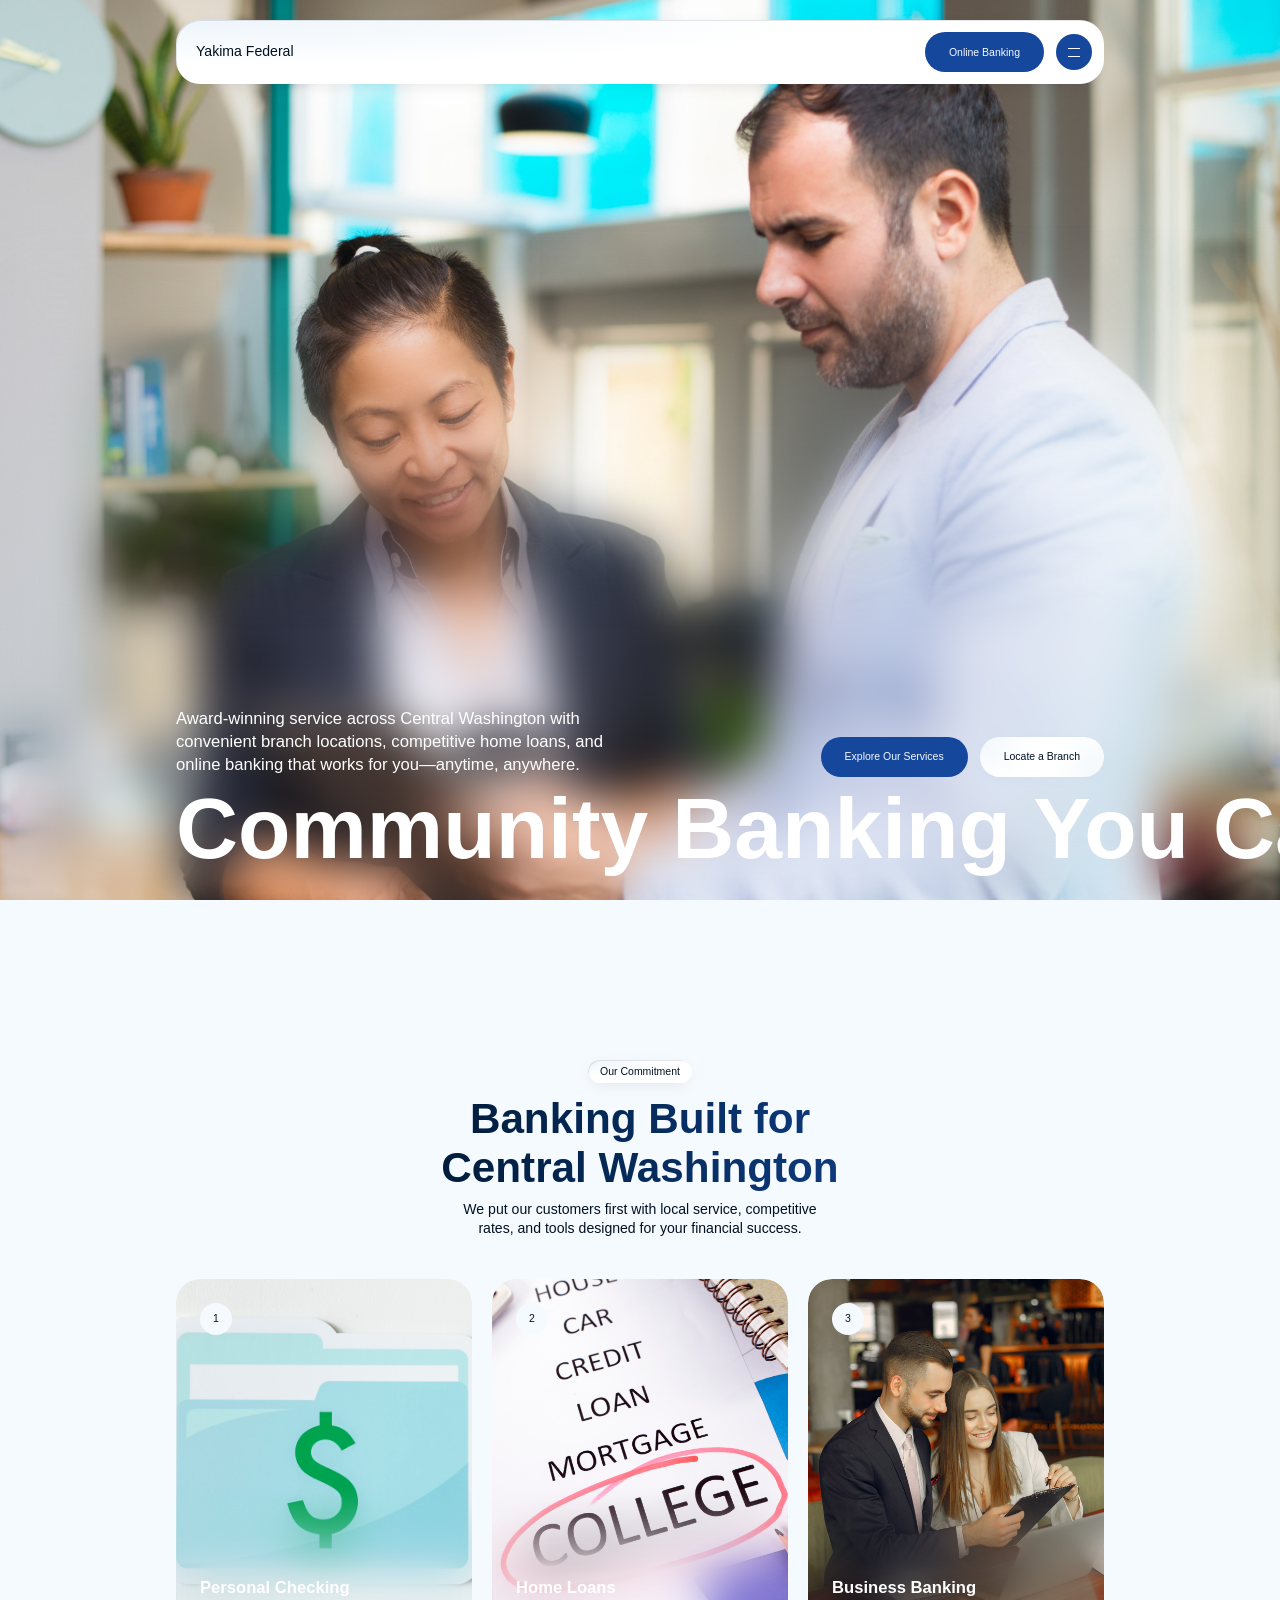
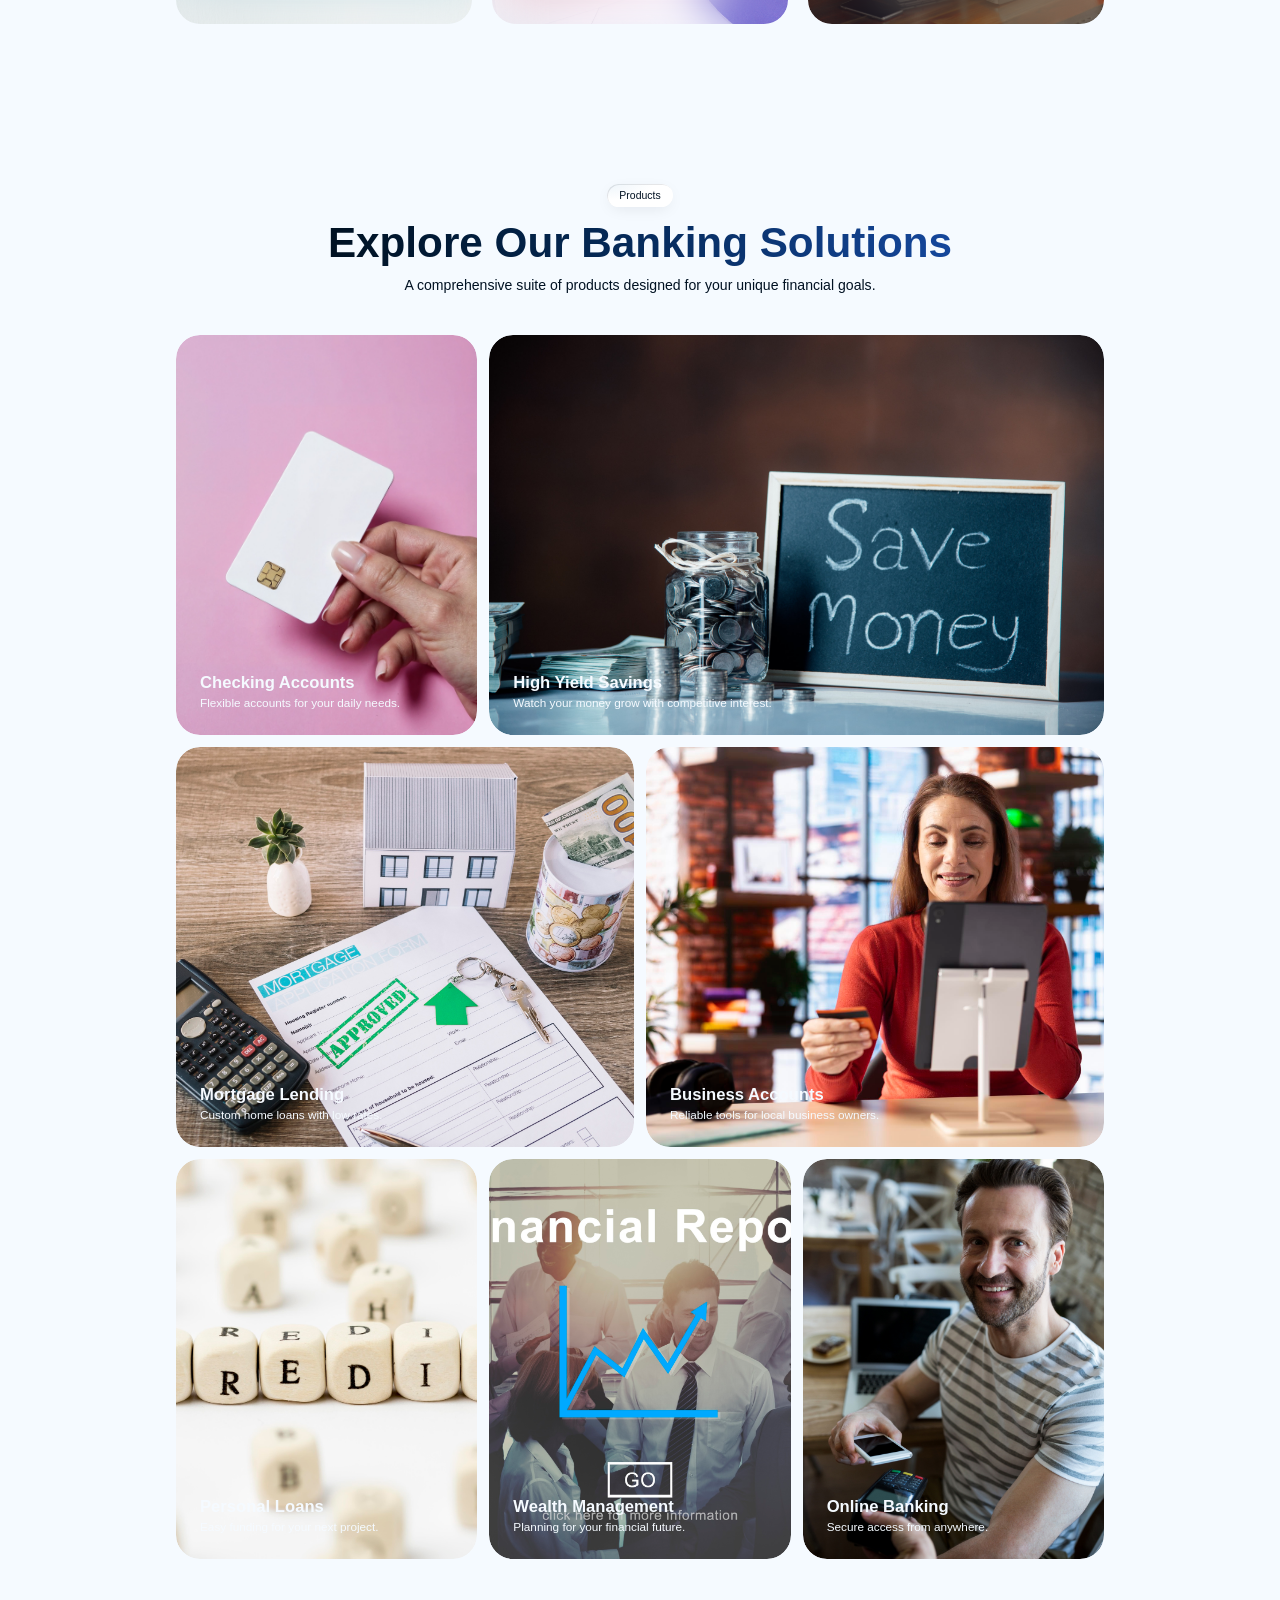
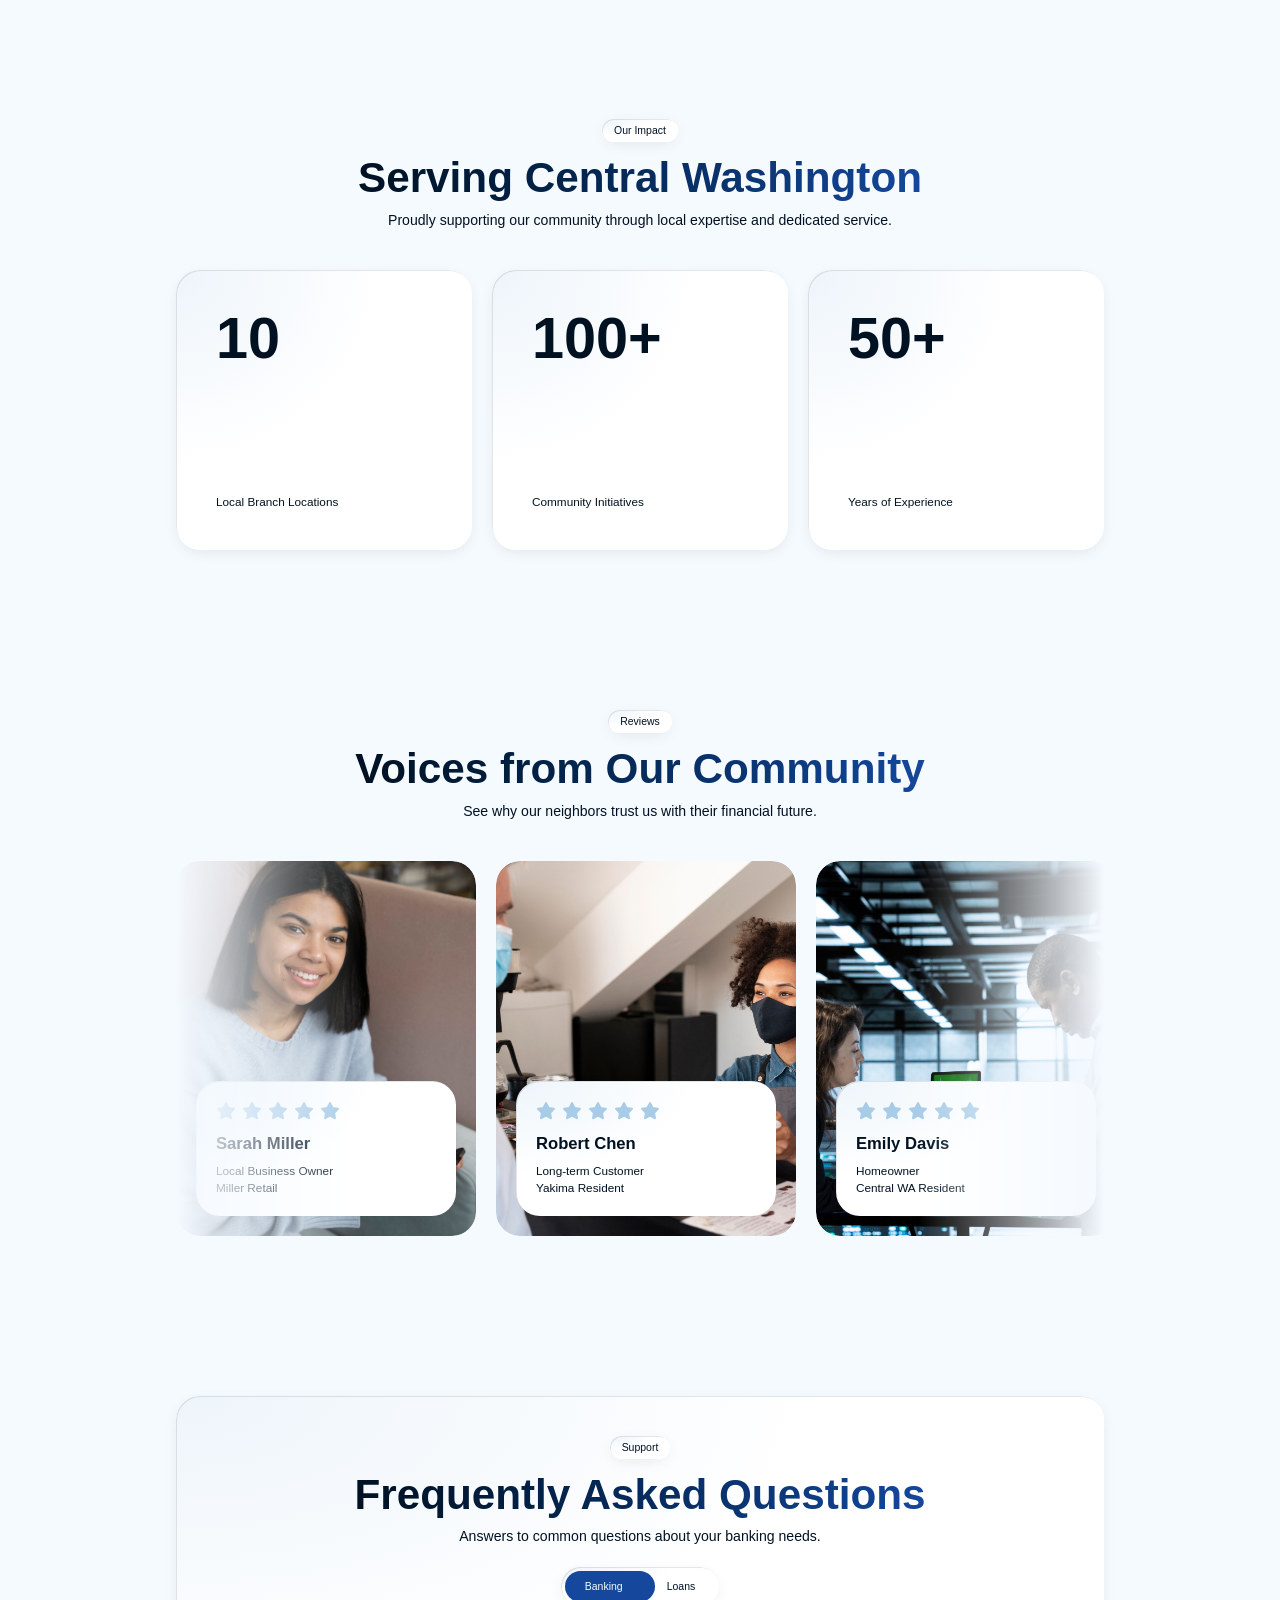
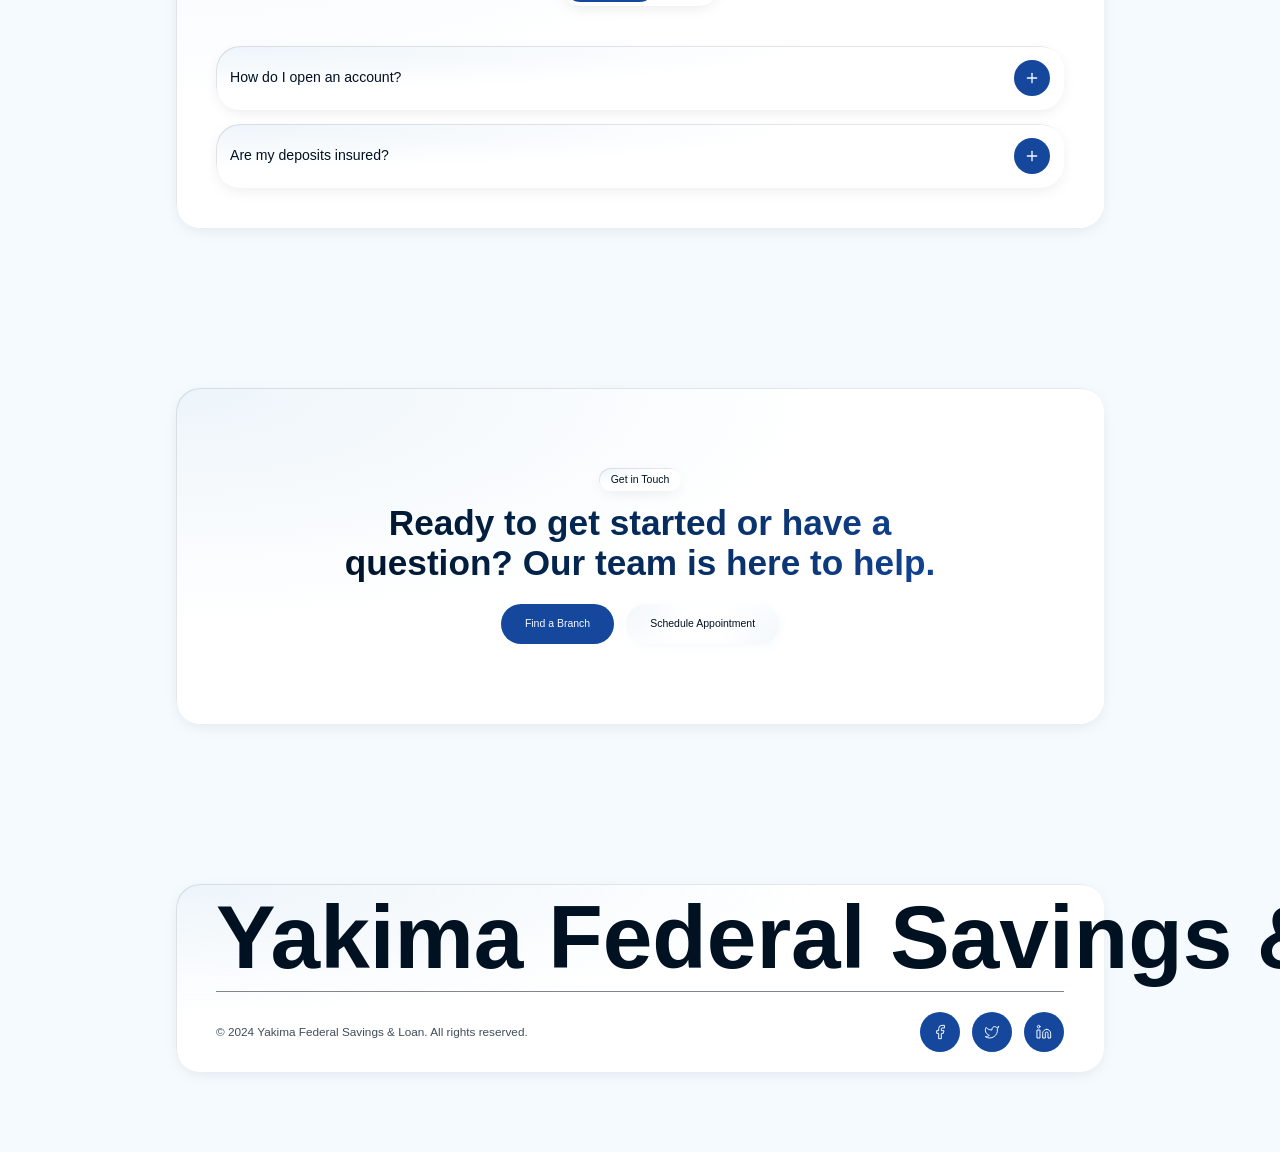
==== commit ca199543: "Apply remaining changes" ====
--- a/yak/index.html
+++ b/yak/index.html
@@ -1,4 +1,4 @@
-<!DOCTYPE html><html lang="en"><head>
+<!DOCTYPE html><html lang="en" data-scrapbook-source="https://3003-im7e28mf1mzjrx52izzst.sandbox.webild.io/" data-scrapbook-create="20260710114350611"><head>
     
 
     
@@ -9,7 +9,7 @@
     <link href="css2.css" rel="stylesheet">
     
     <meta name="viewport" content="width=device-width, initial-scale=1.0">
-    <title>Yakima Federal Savings & Loan</title>
+    <title>Webild Components</title>
   <style type="text/css" data-vite-dev-id="/home/user/projects/af42d3ae-75d8-4c0c-932a-91e92aaf8ff1/src/index.css">@import url("css2-1.css");
 @layer properties;
 @layer theme, base, components, utilities;
@@ -1032,7 +1032,7 @@
 }
   .bg-\[radial-gradient\(50\%_50\%_at_50\%_50\%\,var\(--color-background-accent\)_0\%\,transparent_100\%\)\] { background-image: radial-gradient(50% 50% at 50% 50%,var(--color-background-accent) 0%,transparent 100%); }
   .bg-\[radial-gradient\(130\%_130\%_at_50\%_15\%\,var\(--background\)_40\%\,var\(--color-background-accent\)_100\%\)\] { background-image: radial-gradient(130% 130% at 50% 15%,var(--background) 40%,var(--color-background-accent) 100%); }
-  .bg-\[url\(noise\.webp\)\] { background-image: url("noise.webp"); }
+  .bg-\[url\(https\:\/\/storage\.googleapis\.com\/webild\/default\/noise\.webp\)\] { background-image: url("noise.webp"); }
   .from-accent { --tw-gradient-from: var(--accent); --tw-gradient-stops: var(--tw-gradient-via-stops, var(--tw-gradient-position), var(--tw-gradient-from) var(--tw-gradient-from-position), var(--tw-gradient-to) var(--tw-gradient-to-position)); }
   .from-background { --tw-gradient-from: var(--background); --tw-gradient-stops: var(--tw-gradient-via-stops, var(--tw-gradient-position), var(--tw-gradient-from) var(--tw-gradient-from-position), var(--tw-gradient-to) var(--tw-gradient-to-position)); }
   .from-background\/60 {
@@ -5386,8 +5386,8 @@
 }
 }</style></head>
   <body>
-    <div id="root"><div class="fixed inset-0 -z-10 overflow-hidden bg-background-accent/10 pointer-events-none select-none" aria-hidden="true"><div class="absolute inset-0 bg-repeat mix-blend-overlay opacity-10 bg-[url(noise.webp)] bg-size-[512px]"></div></div><nav data-section="navbar" class="fixed z-1000 top-5 left-1/2 -translate-x-1/2 w-content-width"><div class="flex items-center justify-between p-2 xl:p-3 2xl:p-4 rounded backdrop-blur-sm card"><a href="index.html" class="pl-2 text-xl font-medium text-foreground">Yakima Federal</a><div class="flex items-center gap-2 xl:gap-3 2xl:gap-4"><a href="#" class="flex items-center justify-center h-10 px-6 text-sm rounded cursor-pointer primary-button text-primary-cta-text" style="transform: none;">Online Banking</a><div class="relative flex items-center justify-center size-9 rounded cursor-pointer primary-button"><span class="absolute w-3 h-px bg-primary-cta-text transition-all duration-300 -translate-y-1"></span><span class="absolute w-3 h-px bg-primary-cta-text transition-all duration-300 translate-y-1"></span></div></div></div></nav><main class="flex-grow"><div id="hero" data-section="hero"><section aria-label="Hero section" class="relative w-full h-svh overflow-hidden flex flex-col justify-end mb-20"><div class="absolute inset-0 -z-10 overflow-hidden pointer-events-none select-none" aria-hidden="true"><div class="absolute inset-0 bg-background mask-[radial-gradient(50%_50%_at_50%_0%,white_0%,transparent_100%)] bg-[linear-gradient(to_right,color-mix(in_srgb,var(--color-background-accent)_20%,transparent)_1px,transparent_1px),linear-gradient(to_bottom,color-mix(in_srgb,var(--color-background-accent)_10%,transparent)_1px,transparent_1px)] bg-size-[10vw_10vw]"></div><div class="absolute -top-[400px] left-1/2 -translate-x-1/2 w-[1142px] h-[129vh] overflow-hidden blur-lg mask-[radial-gradient(50%_109%,#000_0%,#000000f6_0%,transparent_96%)]"><div class="absolute -top-[352px] -bottom-[920px] left-[calc(50%-17.5px)] w-[35px] origin-top overflow-hidden bg-[radial-gradient(50%_50%_at_50%_50%,var(--color-background-accent)_0%,transparent_100%)]" style="--ray-opacity: 1; transform: rotate(-20deg); animation: 4s ease-in-out infinite both ray-pulse;"></div><div class="absolute -top-[352px] -bottom-[920px] left-[calc(50%-17.5px)] w-[35px] origin-top overflow-hidden bg-[radial-gradient(50%_50%_at_50%_50%,var(--color-background-accent)_0%,transparent_100%)]" style="--ray-opacity: 0.6; transform: rotate(-12deg); animation: 3.5s ease-in-out 0.5s infinite both ray-pulse;"></div><div class="absolute -top-[352px] -bottom-[920px] left-[calc(50%-10px)] w-[20px] origin-top overflow-hidden bg-[radial-gradient(50%_50%_at_50%_50%,var(--color-background-accent)_0%,transparent_100%)]" style="--ray-opacity: 0.45; transform: scale(0.9) rotate(-5deg); animation: 5s ease-in-out 1.2s infinite both ray-pulse;"></div><div class="absolute -top-[352px] -bottom-[920px] left-[calc(50%-7.5px)] w-[15px] origin-top overflow-hidden bg-[radial-gradient(50%_50%_at_50%_50%,var(--color-background-accent)_0%,transparent_100%)]" style="--ray-opacity: 0.625; transform: rotate(-3deg); animation: 3s ease-in-out 0.3s infinite both ray-pulse;"></div><div class="absolute -top-[352px] -bottom-[920px] left-[calc(50%-20px)] w-[40px] origin-top overflow-hidden bg-[radial-gradient(50%_50%_at_50%_50%,var(--color-background-accent)_0%,transparent_100%)]" style="--ray-opacity: 0.1; transform: scale(0.79) rotate(0deg); animation: 4.5s ease-in-out 0.8s infinite both ray-pulse;"></div><div class="absolute -top-[352px] -bottom-[920px] left-[calc(50%-10px)] w-[20px] origin-top overflow-hidden bg-[radial-gradient(50%_50%_at_50%_50%,var(--color-background-accent)_0%,transparent_100%)]" style="--ray-opacity: 0.525; transform: rotate(3deg); animation: 3.2s ease-in-out 1.5s infinite both ray-pulse;"></div><div class="absolute -top-[352px] -bottom-[920px] left-[calc(50%-7.5px)] w-[15px] origin-top overflow-hidden bg-[radial-gradient(50%_50%_at_50%_50%,var(--color-background-accent)_0%,transparent_100%)]" style="--ray-opacity: 0.725; transform: scale(0.9) rotate(5deg); animation: 4.2s ease-in-out 0.2s infinite both ray-pulse;"></div><div class="absolute -top-[352px] -bottom-[920px] left-[calc(50%-17.5px)] w-[35px] origin-top overflow-hidden bg-[radial-gradient(50%_50%_at_50%_50%,var(--color-background-accent)_0%,transparent_100%)]" style="--ray-opacity: 0.6; transform: rotate(12deg); animation: 3.8s ease-in-out 1s infinite both ray-pulse;"></div><div class="absolute -top-[352px] -bottom-[920px] left-[calc(50%-17.5px)] w-[35px] origin-top overflow-hidden bg-[radial-gradient(50%_50%_at_50%_50%,var(--color-background-accent)_0%,transparent_100%)]" style="--ray-opacity: 1; transform: rotate(20deg); animation: 4s ease-in-out 0.7s infinite both ray-pulse;"></div><div class="absolute left-[calc(50%-599px)] -top-[352px] -bottom-[46px] w-[1198px] opacity-[0.025] overflow-hidden bg-[radial-gradient(50%_50%_at_50%_50%,var(--color-background-accent)_0%,transparent_100%)]"></div><div class="absolute left-[calc(50%-432.5px)] -top-[252px] w-[865px] h-[929px] opacity-10 overflow-hidden bg-[radial-gradient(50%_50%_at_50%_50%,var(--color-background-accent)_0%,transparent_100%)]"></div><div class="absolute left-[calc(50%-432.5px)] -top-[252px] w-[865px] h-[929px] opacity-10 overflow-hidden bg-[radial-gradient(50%_50%_at_50%_50%,var(--color-background-accent)_0%,transparent_100%)]"></div></div></div><img alt="http://img.b2bpic.net/free-photo/positive-latin-asian-experts-holding-coffee-tablet_1262-17155.jpg" class="min-h-0 absolute inset-0 w-full h-full object-cover rounded-none" src="positive-latin-asian-experts-holding-coffee-tablet_1262-17155.jpg"><div class="absolute z-10 w-full h-[50svh] md:h-[75svh] left-0 bottom-0 backdrop-blur-xl mask-[linear-gradient(to_bottom,transparent,black_60%)]" aria-hidden="true"></div><div class="relative z-10 w-content-width mx-auto pb-5"><div class="flex flex-col"><div class="w-full flex flex-col md:flex-row md:justify-between items-start md:items-end gap-3 md:gap-5"><p class="w-full md:w-1/2 text-lg md:text-2xl text-balance font-normal text-white leading-snug">Award-winning service across Central Washington with convenient branch locations, competitive home loans, and online banking that works for you—anytime, anywhere.</p><div class="w-full md:w-1/2 flex justify-start md:justify-end"><div class="flex flex-wrap gap-3"><div style="opacity: 1; transform: none;"><a href="#services" class="flex items-center justify-center h-10 px-6 text-sm rounded cursor-pointer primary-button text-primary-cta-text" style="transform: none;">Explore Our Services</a></div><div style="opacity: 1; transform: none;"><a href="#contact" class="flex items-center justify-center h-10 px-6 text-sm rounded cursor-pointer secondary-button text-secondary-cta-text" style="transform: none;">Locate a Branch</a></div></div></div></div><div class="w-full min-w-0 flex-1"><h2 class="whitespace-nowrap transition-opacity duration-150 opacity-100 font-semibold text-white" style="line-height: 1.2; font-size: 85.8835px;">Community Banking You Can Trust</h2></div></div></div></section></div><div id="services" data-section="services"><section aria-label="Features section" class="py-20"><div class="flex flex-col gap-8 md:gap-10"><div class="flex flex-col items-center w-content-width mx-auto gap-2"><div class="px-3 py-1 mb-1 text-sm card rounded w-fit"><p>Our Commitment</p></div><h2 class="bg-gradient-to-r from-foreground to-primary-cta bg-clip-text text-transparent pb-[0.1em] -mb-[0.1em] md:max-w-8/10 text-6xl 2xl:text-7xl leading-[1.15] font-semibold text-center text-balance">Banking Built for Central Washington</h2><p class="md:max-w-7/10 text-lg md:text-xl leading-snug text-center text-balance">We put our customers first with local service, competitive rates, and tools designed for your financial success.</p></div><div class="" style="opacity: 1; transform: none;"><div class="grid grid-cols-1 gap-5 mx-auto w-content-width md:grid-cols-3"><div class="group relative overflow-hidden aspect-6/7 rounded"><img alt="http://img.b2bpic.net/free-photo/business-financial-management-document-icon_53876-14639.jpg" class="w-full h-full min-h-0 object-cover rounded absolute inset-0" src="business-financial-management-document-icon_53876-14639.jpg"><div class="absolute top-4 left-4 xl:top-6 xl:left-6 2xl:top-8 2xl:left-8 z-20 perspective-[1000px]"><div class="relative size-8 transform-3d transition-transform duration-400 group-hover:rotate-y-180"><div class="absolute inset-0 flex items-center justify-center text-sm rounded bg-background backface-hidden text-foreground"><p>1</p></div><div class="absolute inset-0 flex items-center justify-center rounded bg-background backface-hidden rotate-y-180"><svg xmlns="http://www.w3.org/2000/svg" width="24" height="24" viewBox="0 0 24 24" fill="none" stroke="currentColor" stroke-width="1.5" stroke-linecap="round" stroke-linejoin="round" class="lucide lucide-info h-1/2 w-1/2 text-foreground" aria-hidden="true"><circle cx="12" cy="12" r="10"></circle><path d="M12 16v-4"></path><path d="M12 8h.01"></path></svg></div></div></div><div class="absolute -inset-x-px -bottom-px h-2/5 backdrop-blur-xl mask-fade-top-overlay" aria-hidden="true"></div><div class="absolute inset-x-2 bottom-2 xl:inset-x-3 xl:bottom-3 2xl:inset-x-4 2xl:bottom-4 z-10"><div class="relative flex flex-col gap-0 group-hover:gap-1 xl:group-hover:gap-2 2xl:group-hover:gap-3 p-2 xl:p-3 2xl:p-4 transition-all duration-400"><div class="absolute inset-0 -z-10 card rounded translate-y-full opacity-0 transition-all duration-400 ease-out group-hover:translate-y-0 group-hover:opacity-100"></div><h3 class="text-2xl font-semibold leading-snug text-white transition-colors duration-400 group-hover:text-foreground">Personal Checking</h3><div class="grid grid-rows-[0fr] transition-all duration-400 ease-out group-hover:grid-rows-[1fr]"><p class="overflow-hidden text-sm leading-snug text-foreground opacity-0 transition-opacity duration-400 group-hover:opacity-100">Simple, fee-friendly accounts designed to make everyday banking easier.</p></div></div></div></div><div class="group relative overflow-hidden aspect-6/7 rounded"><img alt="http://img.b2bpic.net/free-photo/college-planning_1101-720.jpg" class="w-full h-full min-h-0 object-cover rounded absolute inset-0" src="college-planning_1101-720.jpg"><div class="absolute top-4 left-4 xl:top-6 xl:left-6 2xl:top-8 2xl:left-8 z-20 perspective-[1000px]"><div class="relative size-8 transform-3d transition-transform duration-400 group-hover:rotate-y-180"><div class="absolute inset-0 flex items-center justify-center text-sm rounded bg-background backface-hidden text-foreground"><p>2</p></div><div class="absolute inset-0 flex items-center justify-center rounded bg-background backface-hidden rotate-y-180"><svg xmlns="http://www.w3.org/2000/svg" width="24" height="24" viewBox="0 0 24 24" fill="none" stroke="currentColor" stroke-width="1.5" stroke-linecap="round" stroke-linejoin="round" class="lucide lucide-info h-1/2 w-1/2 text-foreground" aria-hidden="true"><circle cx="12" cy="12" r="10"></circle><path d="M12 16v-4"></path><path d="M12 8h.01"></path></svg></div></div></div><div class="absolute -inset-x-px -bottom-px h-2/5 backdrop-blur-xl mask-fade-top-overlay" aria-hidden="true"></div><div class="absolute inset-x-2 bottom-2 xl:inset-x-3 xl:bottom-3 2xl:inset-x-4 2xl:bottom-4 z-10"><div class="relative flex flex-col gap-0 group-hover:gap-1 xl:group-hover:gap-2 2xl:group-hover:gap-3 p-2 xl:p-3 2xl:p-4 transition-all duration-400"><div class="absolute inset-0 -z-10 card rounded translate-y-full opacity-0 transition-all duration-400 ease-out group-hover:translate-y-0 group-hover:opacity-100"></div><h3 class="text-2xl font-semibold leading-snug text-white transition-colors duration-400 group-hover:text-foreground">Home Loans</h3><div class="grid grid-rows-[0fr] transition-all duration-400 ease-out group-hover:grid-rows-[1fr]"><p class="overflow-hidden text-sm leading-snug text-foreground opacity-0 transition-opacity duration-400 group-hover:opacity-100">Local underwriting and personalized support to help you purchase your dream home.</p></div></div></div></div><div class="group relative overflow-hidden aspect-6/7 rounded"><img alt="http://img.b2bpic.net/free-photo/partners-sitting-table-working-cafe_1157-28455.jpg" class="w-full h-full min-h-0 object-cover rounded absolute inset-0" src="partners-sitting-table-working-cafe_1157-28455.jpg"><div class="absolute top-4 left-4 xl:top-6 xl:left-6 2xl:top-8 2xl:left-8 z-20 perspective-[1000px]"><div class="relative size-8 transform-3d transition-transform duration-400 group-hover:rotate-y-180"><div class="absolute inset-0 flex items-center justify-center text-sm rounded bg-background backface-hidden text-foreground"><p>3</p></div><div class="absolute inset-0 flex items-center justify-center rounded bg-background backface-hidden rotate-y-180"><svg xmlns="http://www.w3.org/2000/svg" width="24" height="24" viewBox="0 0 24 24" fill="none" stroke="currentColor" stroke-width="1.5" stroke-linecap="round" stroke-linejoin="round" class="lucide lucide-info h-1/2 w-1/2 text-foreground" aria-hidden="true"><circle cx="12" cy="12" r="10"></circle><path d="M12 16v-4"></path><path d="M12 8h.01"></path></svg></div></div></div><div class="absolute -inset-x-px -bottom-px h-2/5 backdrop-blur-xl mask-fade-top-overlay" aria-hidden="true"></div><div class="absolute inset-x-2 bottom-2 xl:inset-x-3 xl:bottom-3 2xl:inset-x-4 2xl:bottom-4 z-10"><div class="relative flex flex-col gap-0 group-hover:gap-1 xl:group-hover:gap-2 2xl:group-hover:gap-3 p-2 xl:p-3 2xl:p-4 transition-all duration-400"><div class="absolute inset-0 -z-10 card rounded translate-y-full opacity-0 transition-all duration-400 ease-out group-hover:translate-y-0 group-hover:opacity-100"></div><h3 class="text-2xl font-semibold leading-snug text-white transition-colors duration-400 group-hover:text-foreground">Business Banking</h3><div class="grid grid-rows-[0fr] transition-all duration-400 ease-out group-hover:grid-rows-[1fr]"><p class="overflow-hidden text-sm leading-snug text-foreground opacity-0 transition-opacity duration-400 group-hover:opacity-100">Dedicated lending and deposit solutions tailored to local small businesses.</p></div></div></div></div></div></div></div></section></div><div id="products" data-section="products"><section aria-label="Features image bento section" class="py-20"><div class="flex flex-col gap-8 md:gap-10"><div class="flex flex-col items-center w-content-width mx-auto gap-2"><div class="px-3 py-1 mb-1 text-sm card rounded w-fit"><p>Products</p></div><h2 class="bg-gradient-to-r from-foreground to-primary-cta bg-clip-text text-transparent pb-[0.1em] -mb-[0.1em] md:max-w-8/10 text-6xl 2xl:text-7xl leading-[1.15] font-semibold text-center text-balance">Explore Our Banking Solutions</h2><p class="md:max-w-7/10 text-lg md:text-xl leading-snug text-center text-balance">A comprehensive suite of products designed for your unique financial goals.</p></div><div class="w-content-width mx-auto grid grid-cols-1 md:grid-cols-6 gap-3"><div class="col-span-1 group md:col-span-2" style="opacity: 1;"><div class="overflow-hidden rounded"><div class="relative h-80 xl:h-100 2xl:h-120 overflow-hidden"><img alt="http://img.b2bpic.net/free-photo/credit-card-studio_23-2151919515.jpg" class="w-full h-full min-h-0 object-cover rounded group-hover:scale-105 transition-transform duration-500" src="credit-card-studio_23-2151919515.jpg"><div class="absolute inset-x-5 bottom-5 xl:inset-x-6 xl:bottom-6 2xl:inset-x-7 2xl:bottom-7 flex flex-col text-background"><span class="text-2xl font-semibold leading-snug truncate">Checking Accounts</span><span class="text-base leading-snug truncate">Flexible accounts for your daily needs.</span></div></div></div></div><div class="col-span-1 group md:col-span-4" style="opacity: 1;"><div class="overflow-hidden rounded"><div class="relative h-80 xl:h-100 2xl:h-120 overflow-hidden"><img alt="http://img.b2bpic.net/free-photo/bottles-cash-with-coins-saving-money-concept_1150-12563.jpg" class="w-full h-full min-h-0 object-cover rounded group-hover:scale-105 transition-transform duration-500" src="bottles-cash-with-coins-saving-money-concept_1150-12563.jpg"><div class="absolute inset-x-5 bottom-5 xl:inset-x-6 xl:bottom-6 2xl:inset-x-7 2xl:bottom-7 flex flex-col text-background"><span class="text-2xl font-semibold leading-snug truncate">High Yield Savings</span><span class="text-base leading-snug truncate">Watch your money grow with competitive interest.</span></div></div></div></div><div class="col-span-1 group md:col-span-3" style="opacity: 1;"><div class="overflow-hidden rounded"><div class="relative h-80 xl:h-100 2xl:h-120 overflow-hidden"><img alt="http://img.b2bpic.net/free-photo/table-desk-with-credit-approved-request_23-2147764199.jpg" class="w-full h-full min-h-0 object-cover rounded group-hover:scale-105 transition-transform duration-500" src="table-desk-with-credit-approved-request_23-2147764199.jpg"><div class="absolute inset-x-5 bottom-5 xl:inset-x-6 xl:bottom-6 2xl:inset-x-7 2xl:bottom-7 flex flex-col text-background"><span class="text-2xl font-semibold leading-snug truncate">Mortgage Lending</span><span class="text-base leading-snug truncate">Custom home loans with low rates.</span></div></div></div></div><div class="col-span-1 group md:col-span-3" style="opacity: 1;"><div class="overflow-hidden rounded"><div class="relative h-80 xl:h-100 2xl:h-120 overflow-hidden"><img alt="http://img.b2bpic.net/free-photo/caucasian-adult-home-pays-order-online-her-tablet_482257-122969.jpg" class="w-full h-full min-h-0 object-cover rounded group-hover:scale-105 transition-transform duration-500" src="caucasian-adult-home-pays-order-online-her-tablet_482257-122969.jpg"><div class="absolute inset-x-5 bottom-5 xl:inset-x-6 xl:bottom-6 2xl:inset-x-7 2xl:bottom-7 flex flex-col text-background"><span class="text-2xl font-semibold leading-snug truncate">Business Accounts</span><span class="text-base leading-snug truncate">Reliable tools for local business owners.</span></div></div></div></div><div class="col-span-1 group md:col-span-2" style="opacity: 1;"><div class="overflow-hidden rounded"><div class="relative h-80 xl:h-100 2xl:h-120 overflow-hidden"><img alt="http://img.b2bpic.net/free-photo/credit-written-scrabble-letters-high-view_23-2148525365.jpg" class="w-full h-full min-h-0 object-cover rounded group-hover:scale-105 transition-transform duration-500" src="credit-written-scrabble-letters-high-view_23-2148525365.jpg"><div class="absolute inset-x-5 bottom-5 xl:inset-x-6 xl:bottom-6 2xl:inset-x-7 2xl:bottom-7 flex flex-col text-background"><span class="text-2xl font-semibold leading-snug truncate">Personal Loans</span><span class="text-base leading-snug truncate">Easy funding for your next project.</span></div></div></div></div><div class="col-span-1 group md:col-span-2" style="opacity: 1;"><div class="overflow-hidden rounded"><div class="relative h-80 xl:h-100 2xl:h-120 overflow-hidden"><img alt="http://img.b2bpic.net/free-photo/financial-report-finance-record-online-concept_53876-15873.jpg" class="w-full h-full min-h-0 object-cover rounded group-hover:scale-105 transition-transform duration-500" src="financial-report-finance-record-online-concept_53876-15873.jpg"><div class="absolute inset-x-5 bottom-5 xl:inset-x-6 xl:bottom-6 2xl:inset-x-7 2xl:bottom-7 flex flex-col text-background"><span class="text-2xl font-semibold leading-snug truncate">Wealth Management</span><span class="text-base leading-snug truncate">Planning for your financial future.</span></div></div></div></div><div class="col-span-1 group md:col-span-2" style="opacity: 1;"><div class="overflow-hidden rounded"><div class="relative h-80 xl:h-100 2xl:h-120 overflow-hidden"><img alt="http://img.b2bpic.net/free-photo/smiling-man-paying-with-nfc-technology-mobile-phone_1170-2057.jpg" class="w-full h-full min-h-0 object-cover rounded group-hover:scale-105 transition-transform duration-500" src="smiling-man-paying-with-nfc-technology-mobile-phone_1170-2057.jpg"><div class="absolute inset-x-5 bottom-5 xl:inset-x-6 xl:bottom-6 2xl:inset-x-7 2xl:bottom-7 flex flex-col text-background"><span class="text-2xl font-semibold leading-snug truncate">Online Banking</span><span class="text-base leading-snug truncate">Secure access from anywhere.</span></div></div></div></div></div></div></section></div><div id="metrics" data-section="metrics"><section aria-label="Metrics section" class="py-20"><div class="flex flex-col gap-8 md:gap-10"><div class="flex flex-col items-center gap-2 w-content-width mx-auto"><div class="px-3 py-1 mb-1 text-sm card rounded w-fit"><p>Our Impact</p></div><h2 class="bg-gradient-to-r from-foreground to-primary-cta bg-clip-text text-transparent pb-[0.1em] -mb-[0.1em] md:max-w-8/10 text-6xl 2xl:text-7xl leading-[1.15] font-semibold text-center text-balance">Serving Central Washington</h2><p class="md:max-w-7/10 text-lg md:text-xl leading-snug text-center text-balance">Proudly supporting our community through local expertise and dedicated service.</p></div><div class="" style="opacity: 1; transform: none;"><div class="grid grid-cols-1 gap-5 mx-auto w-content-width md:grid-cols-3"><div class="flex flex-col justify-between gap-6 p-6 md:p-10 min-h-60 md:min-h-70 2xl:min-h-80 h-full card rounded"><span class="text-9xl md:text-8xl font-semibold leading-none truncate">10</span><p class="text-base leading-snug text-balance">Local Branch Locations</p></div><div class="flex flex-col justify-between gap-6 p-6 md:p-10 min-h-60 md:min-h-70 2xl:min-h-80 h-full card rounded"><span class="text-9xl md:text-8xl font-semibold leading-none truncate">100+</span><p class="text-base leading-snug text-balance">Community Initiatives</p></div><div class="flex flex-col justify-between gap-6 p-6 md:p-10 min-h-60 md:min-h-70 2xl:min-h-80 h-full card rounded"><span class="text-9xl md:text-8xl font-semibold leading-none truncate">50+</span><p class="text-base leading-snug text-balance">Years of Experience</p></div></div></div></div></section></div><div id="testimonials" data-section="testimonials"><section aria-label="Testimonials section" class="pt-20 pb-10"><div class="flex flex-col gap-8 md:gap-10"><div class="flex flex-col items-center w-content-width mx-auto gap-2"><div class="px-3 py-1 mb-1 text-sm card rounded w-fit"><p>Reviews</p></div><h2 class="bg-gradient-to-r from-foreground to-primary-cta bg-clip-text text-transparent pb-[0.1em] -mb-[0.1em] md:max-w-8/10 text-6xl 2xl:text-7xl leading-[1.15] font-semibold text-center text-balance">Voices from Our Community</h2><p class="md:max-w-7/10 text-lg md:text-xl leading-snug text-center text-balance">See why our neighbors trust us with their financial future.</p></div><div class="" style="opacity: 1; transform: none;"><div class="w-content-width mx-auto overflow-hidden mask-fade-x-medium"><div class="flex w-max animate-marquee-horizontal" style="animation-duration: 60s;"><div class="relative shrink-0 w-60 md:w-75 2xl:w-80 aspect-4/5 mb-10 mr-3 md:mr-5 rounded overflow-hidden"><img alt="http://img.b2bpic.net/free-photo/young-co-worker-spending-time-office_23-2149328310.jpg" class="min-h-0 rounded w-full h-full object-cover" src="young-co-worker-spending-time-office_23-2149328310.jpg"><div class="absolute inset-x-4 bottom-4 xl:inset-x-5 xl:bottom-5 2xl:inset-x-6 2xl:bottom-6 flex flex-col gap-1 xl:gap-2 2xl:gap-3 p-4 xl:p-5 2xl:p-6 card rounded backdrop-blur-sm"><div class="flex gap-1.5 mb-1"><svg xmlns="http://www.w3.org/2000/svg" width="24" height="24" viewBox="0 0 24 24" fill="none" stroke="currentColor" stroke-width="1.5" stroke-linecap="round" stroke-linejoin="round" class="lucide lucide-star size-5 text-accent fill-accent" aria-hidden="true"><path d="M11.525 2.295a.53.53 0 0 1 .95 0l2.31 4.679a2.123 2.123 0 0 0 1.595 1.16l5.166.756a.53.53 0 0 1 .294.904l-3.736 3.638a2.123 2.123 0 0 0-.611 1.878l.882 5.14a.53.53 0 0 1-.771.56l-4.618-2.428a2.122 2.122 0 0 0-1.973 0L6.396 21.01a.53.53 0 0 1-.77-.56l.881-5.139a2.122 2.122 0 0 0-.611-1.879L2.16 9.795a.53.53 0 0 1 .294-.906l5.165-.755a2.122 2.122 0 0 0 1.597-1.16z"></path></svg><svg xmlns="http://www.w3.org/2000/svg" width="24" height="24" viewBox="0 0 24 24" fill="none" stroke="currentColor" stroke-width="1.5" stroke-linecap="round" stroke-linejoin="round" class="lucide lucide-star size-5 text-accent fill-accent" aria-hidden="true"><path d="M11.525 2.295a.53.53 0 0 1 .95 0l2.31 4.679a2.123 2.123 0 0 0 1.595 1.16l5.166.756a.53.53 0 0 1 .294.904l-3.736 3.638a2.123 2.123 0 0 0-.611 1.878l.882 5.14a.53.53 0 0 1-.771.56l-4.618-2.428a2.122 2.122 0 0 0-1.973 0L6.396 21.01a.53.53 0 0 1-.77-.56l.881-5.139a2.122 2.122 0 0 0-.611-1.879L2.16 9.795a.53.53 0 0 1 .294-.906l5.165-.755a2.122 2.122 0 0 0 1.597-1.16z"></path></svg><svg xmlns="http://www.w3.org/2000/svg" width="24" height="24" viewBox="0 0 24 24" fill="none" stroke="currentColor" stroke-width="1.5" stroke-linecap="round" stroke-linejoin="round" class="lucide lucide-star size-5 text-accent fill-accent" aria-hidden="true"><path d="M11.525 2.295a.53.53 0 0 1 .95 0l2.31 4.679a2.123 2.123 0 0 0 1.595 1.16l5.166.756a.53.53 0 0 1 .294.904l-3.736 3.638a2.123 2.123 0 0 0-.611 1.878l.882 5.14a.53.53 0 0 1-.771.56l-4.618-2.428a2.122 2.122 0 0 0-1.973 0L6.396 21.01a.53.53 0 0 1-.77-.56l.881-5.139a2.122 2.122 0 0 0-.611-1.879L2.16 9.795a.53.53 0 0 1 .294-.906l5.165-.755a2.122 2.122 0 0 0 1.597-1.16z"></path></svg><svg xmlns="http://www.w3.org/2000/svg" width="24" height="24" viewBox="0 0 24 24" fill="none" stroke="currentColor" stroke-width="1.5" stroke-linecap="round" stroke-linejoin="round" class="lucide lucide-star size-5 text-accent fill-accent" aria-hidden="true"><path d="M11.525 2.295a.53.53 0 0 1 .95 0l2.31 4.679a2.123 2.123 0 0 0 1.595 1.16l5.166.756a.53.53 0 0 1 .294.904l-3.736 3.638a2.123 2.123 0 0 0-.611 1.878l.882 5.14a.53.53 0 0 1-.771.56l-4.618-2.428a2.122 2.122 0 0 0-1.973 0L6.396 21.01a.53.53 0 0 1-.77-.56l.881-5.139a2.122 2.122 0 0 0-.611-1.879L2.16 9.795a.53.53 0 0 1 .294-.906l5.165-.755a2.122 2.122 0 0 0 1.597-1.16z"></path></svg><svg xmlns="http://www.w3.org/2000/svg" width="24" height="24" viewBox="0 0 24 24" fill="none" stroke="currentColor" stroke-width="1.5" stroke-linecap="round" stroke-linejoin="round" class="lucide lucide-star size-5 text-accent fill-accent" aria-hidden="true"><path d="M11.525 2.295a.53.53 0 0 1 .95 0l2.31 4.679a2.123 2.123 0 0 0 1.595 1.16l5.166.756a.53.53 0 0 1 .294.904l-3.736 3.638a2.123 2.123 0 0 0-.611 1.878l.882 5.14a.53.53 0 0 1-.771.56l-4.618-2.428a2.122 2.122 0 0 0-1.973 0L6.396 21.01a.53.53 0 0 1-.77-.56l.881-5.139a2.122 2.122 0 0 0-.611-1.879L2.16 9.795a.53.53 0 0 1 .294-.906l5.165-.755a2.122 2.122 0 0 0 1.597-1.16z"></path></svg></div><span class="text-2xl font-semibold leading-snug truncate">Sarah Miller</span><div class="flex flex-col"><span class="text-base leading-snug truncate">Local Business Owner</span><span class="text-base leading-snug truncate">Miller Retail</span></div></div></div><div class="relative shrink-0 w-60 md:w-75 2xl:w-80 aspect-4/5 mb-10 mr-3 md:mr-5 rounded overflow-hidden"><img alt="http://img.b2bpic.net/free-photo/easy-wireless-yechnology-payment_23-2149105191.jpg" class="min-h-0 rounded w-full h-full object-cover" src="easy-wireless-yechnology-payment_23-2149105191.jpg"><div class="absolute inset-x-4 bottom-4 xl:inset-x-5 xl:bottom-5 2xl:inset-x-6 2xl:bottom-6 flex flex-col gap-1 xl:gap-2 2xl:gap-3 p-4 xl:p-5 2xl:p-6 card rounded backdrop-blur-sm"><div class="flex gap-1.5 mb-1"><svg xmlns="http://www.w3.org/2000/svg" width="24" height="24" viewBox="0 0 24 24" fill="none" stroke="currentColor" stroke-width="1.5" stroke-linecap="round" stroke-linejoin="round" class="lucide lucide-star size-5 text-accent fill-accent" aria-hidden="true"><path d="M11.525 2.295a.53.53 0 0 1 .95 0l2.31 4.679a2.123 2.123 0 0 0 1.595 1.16l5.166.756a.53.53 0 0 1 .294.904l-3.736 3.638a2.123 2.123 0 0 0-.611 1.878l.882 5.14a.53.53 0 0 1-.771.56l-4.618-2.428a2.122 2.122 0 0 0-1.973 0L6.396 21.01a.53.53 0 0 1-.77-.56l.881-5.139a2.122 2.122 0 0 0-.611-1.879L2.16 9.795a.53.53 0 0 1 .294-.906l5.165-.755a2.122 2.122 0 0 0 1.597-1.16z"></path></svg><svg xmlns="http://www.w3.org/2000/svg" width="24" height="24" viewBox="0 0 24 24" fill="none" stroke="currentColor" stroke-width="1.5" stroke-linecap="round" stroke-linejoin="round" class="lucide lucide-star size-5 text-accent fill-accent" aria-hidden="true"><path d="M11.525 2.295a.53.53 0 0 1 .95 0l2.31 4.679a2.123 2.123 0 0 0 1.595 1.16l5.166.756a.53.53 0 0 1 .294.904l-3.736 3.638a2.123 2.123 0 0 0-.611 1.878l.882 5.14a.53.53 0 0 1-.771.56l-4.618-2.428a2.122 2.122 0 0 0-1.973 0L6.396 21.01a.53.53 0 0 1-.77-.56l.881-5.139a2.122 2.122 0 0 0-.611-1.879L2.16 9.795a.53.53 0 0 1 .294-.906l5.165-.755a2.122 2.122 0 0 0 1.597-1.16z"></path></svg><svg xmlns="http://www.w3.org/2000/svg" width="24" height="24" viewBox="0 0 24 24" fill="none" stroke="currentColor" stroke-width="1.5" stroke-linecap="round" stroke-linejoin="round" class="lucide lucide-star size-5 text-accent fill-accent" aria-hidden="true"><path d="M11.525 2.295a.53.53 0 0 1 .95 0l2.31 4.679a2.123 2.123 0 0 0 1.595 1.16l5.166.756a.53.53 0 0 1 .294.904l-3.736 3.638a2.123 2.123 0 0 0-.611 1.878l.882 5.14a.53.53 0 0 1-.771.56l-4.618-2.428a2.122 2.122 0 0 0-1.973 0L6.396 21.01a.53.53 0 0 1-.77-.56l.881-5.139a2.122 2.122 0 0 0-.611-1.879L2.16 9.795a.53.53 0 0 1 .294-.906l5.165-.755a2.122 2.122 0 0 0 1.597-1.16z"></path></svg><svg xmlns="http://www.w3.org/2000/svg" width="24" height="24" viewBox="0 0 24 24" fill="none" stroke="currentColor" stroke-width="1.5" stroke-linecap="round" stroke-linejoin="round" class="lucide lucide-star size-5 text-accent fill-accent" aria-hidden="true"><path d="M11.525 2.295a.53.53 0 0 1 .95 0l2.31 4.679a2.123 2.123 0 0 0 1.595 1.16l5.166.756a.53.53 0 0 1 .294.904l-3.736 3.638a2.123 2.123 0 0 0-.611 1.878l.882 5.14a.53.53 0 0 1-.771.56l-4.618-2.428a2.122 2.122 0 0 0-1.973 0L6.396 21.01a.53.53 0 0 1-.77-.56l.881-5.139a2.122 2.122 0 0 0-.611-1.879L2.16 9.795a.53.53 0 0 1 .294-.906l5.165-.755a2.122 2.122 0 0 0 1.597-1.16z"></path></svg><svg xmlns="http://www.w3.org/2000/svg" width="24" height="24" viewBox="0 0 24 24" fill="none" stroke="currentColor" stroke-width="1.5" stroke-linecap="round" stroke-linejoin="round" class="lucide lucide-star size-5 text-accent fill-accent" aria-hidden="true"><path d="M11.525 2.295a.53.53 0 0 1 .95 0l2.31 4.679a2.123 2.123 0 0 0 1.595 1.16l5.166.756a.53.53 0 0 1 .294.904l-3.736 3.638a2.123 2.123 0 0 0-.611 1.878l.882 5.14a.53.53 0 0 1-.771.56l-4.618-2.428a2.122 2.122 0 0 0-1.973 0L6.396 21.01a.53.53 0 0 1-.77-.56l.881-5.139a2.122 2.122 0 0 0-.611-1.879L2.16 9.795a.53.53 0 0 1 .294-.906l5.165-.755a2.122 2.122 0 0 0 1.597-1.16z"></path></svg></div><span class="text-2xl font-semibold leading-snug truncate">Robert Chen</span><div class="flex flex-col"><span class="text-base leading-snug truncate">Long-term Customer</span><span class="text-base leading-snug truncate">Yakima Resident</span></div></div></div><div class="relative shrink-0 w-60 md:w-75 2xl:w-80 aspect-4/5 mb-10 mr-3 md:mr-5 rounded overflow-hidden"><img alt="http://img.b2bpic.net/free-photo/woman-overseeing-server-room-with-mockup-device-reading-documentation-paperwork_482257-122527.jpg" class="min-h-0 rounded w-full h-full object-cover" src="woman-overseeing-server-room-with-mockup-device-reading-documentation-paperwork_482257-122527.jpg"><div class="absolute inset-x-4 bottom-4 xl:inset-x-5 xl:bottom-5 2xl:inset-x-6 2xl:bottom-6 flex flex-col gap-1 xl:gap-2 2xl:gap-3 p-4 xl:p-5 2xl:p-6 card rounded backdrop-blur-sm"><div class="flex gap-1.5 mb-1"><svg xmlns="http://www.w3.org/2000/svg" width="24" height="24" viewBox="0 0 24 24" fill="none" stroke="currentColor" stroke-width="1.5" stroke-linecap="round" stroke-linejoin="round" class="lucide lucide-star size-5 text-accent fill-accent" aria-hidden="true"><path d="M11.525 2.295a.53.53 0 0 1 .95 0l2.31 4.679a2.123 2.123 0 0 0 1.595 1.16l5.166.756a.53.53 0 0 1 .294.904l-3.736 3.638a2.123 2.123 0 0 0-.611 1.878l.882 5.14a.53.53 0 0 1-.771.56l-4.618-2.428a2.122 2.122 0 0 0-1.973 0L6.396 21.01a.53.53 0 0 1-.77-.56l.881-5.139a2.122 2.122 0 0 0-.611-1.879L2.16 9.795a.53.53 0 0 1 .294-.906l5.165-.755a2.122 2.122 0 0 0 1.597-1.16z"></path></svg><svg xmlns="http://www.w3.org/2000/svg" width="24" height="24" viewBox="0 0 24 24" fill="none" stroke="currentColor" stroke-width="1.5" stroke-linecap="round" stroke-linejoin="round" class="lucide lucide-star size-5 text-accent fill-accent" aria-hidden="true"><path d="M11.525 2.295a.53.53 0 0 1 .95 0l2.31 4.679a2.123 2.123 0 0 0 1.595 1.16l5.166.756a.53.53 0 0 1 .294.904l-3.736 3.638a2.123 2.123 0 0 0-.611 1.878l.882 5.14a.53.53 0 0 1-.771.56l-4.618-2.428a2.122 2.122 0 0 0-1.973 0L6.396 21.01a.53.53 0 0 1-.77-.56l.881-5.139a2.122 2.122 0 0 0-.611-1.879L2.16 9.795a.53.53 0 0 1 .294-.906l5.165-.755a2.122 2.122 0 0 0 1.597-1.16z"></path></svg><svg xmlns="http://www.w3.org/2000/svg" width="24" height="24" viewBox="0 0 24 24" fill="none" stroke="currentColor" stroke-width="1.5" stroke-linecap="round" stroke-linejoin="round" class="lucide lucide-star size-5 text-accent fill-accent" aria-hidden="true"><path d="M11.525 2.295a.53.53 0 0 1 .95 0l2.31 4.679a2.123 2.123 0 0 0 1.595 1.16l5.166.756a.53.53 0 0 1 .294.904l-3.736 3.638a2.123 2.123 0 0 0-.611 1.878l.882 5.14a.53.53 0 0 1-.771.56l-4.618-2.428a2.122 2.122 0 0 0-1.973 0L6.396 21.01a.53.53 0 0 1-.77-.56l.881-5.139a2.122 2.122 0 0 0-.611-1.879L2.16 9.795a.53.53 0 0 1 .294-.906l5.165-.755a2.122 2.122 0 0 0 1.597-1.16z"></path></svg><svg xmlns="http://www.w3.org/2000/svg" width="24" height="24" viewBox="0 0 24 24" fill="none" stroke="currentColor" stroke-width="1.5" stroke-linecap="round" stroke-linejoin="round" class="lucide lucide-star size-5 text-accent fill-accent" aria-hidden="true"><path d="M11.525 2.295a.53.53 0 0 1 .95 0l2.31 4.679a2.123 2.123 0 0 0 1.595 1.16l5.166.756a.53.53 0 0 1 .294.904l-3.736 3.638a2.123 2.123 0 0 0-.611 1.878l.882 5.14a.53.53 0 0 1-.771.56l-4.618-2.428a2.122 2.122 0 0 0-1.973 0L6.396 21.01a.53.53 0 0 1-.77-.56l.881-5.139a2.122 2.122 0 0 0-.611-1.879L2.16 9.795a.53.53 0 0 1 .294-.906l5.165-.755a2.122 2.122 0 0 0 1.597-1.16z"></path></svg><svg xmlns="http://www.w3.org/2000/svg" width="24" height="24" viewBox="0 0 24 24" fill="none" stroke="currentColor" stroke-width="1.5" stroke-linecap="round" stroke-linejoin="round" class="lucide lucide-star size-5 text-accent fill-accent" aria-hidden="true"><path d="M11.525 2.295a.53.53 0 0 1 .95 0l2.31 4.679a2.123 2.123 0 0 0 1.595 1.16l5.166.756a.53.53 0 0 1 .294.904l-3.736 3.638a2.123 2.123 0 0 0-.611 1.878l.882 5.14a.53.53 0 0 1-.771.56l-4.618-2.428a2.122 2.122 0 0 0-1.973 0L6.396 21.01a.53.53 0 0 1-.77-.56l.881-5.139a2.122 2.122 0 0 0-.611-1.879L2.16 9.795a.53.53 0 0 1 .294-.906l5.165-.755a2.122 2.122 0 0 0 1.597-1.16z"></path></svg></div><span class="text-2xl font-semibold leading-snug truncate">Emily Davis</span><div class="flex flex-col"><span class="text-base leading-snug truncate">Homeowner</span><span class="text-base leading-snug truncate">Central WA Resident</span></div></div></div><div class="relative shrink-0 w-60 md:w-75 2xl:w-80 aspect-4/5 mb-10 mr-3 md:mr-5 rounded overflow-hidden"><img alt="http://img.b2bpic.net/free-photo/man-women-browsing-laptop-picnic_23-2147779547.jpg" class="min-h-0 rounded w-full h-full object-cover" src="man-women-browsing-laptop-picnic_23-2147779547.jpg"><div class="absolute inset-x-4 bottom-4 xl:inset-x-5 xl:bottom-5 2xl:inset-x-6 2xl:bottom-6 flex flex-col gap-1 xl:gap-2 2xl:gap-3 p-4 xl:p-5 2xl:p-6 card rounded backdrop-blur-sm"><div class="flex gap-1.5 mb-1"><svg xmlns="http://www.w3.org/2000/svg" width="24" height="24" viewBox="0 0 24 24" fill="none" stroke="currentColor" stroke-width="1.5" stroke-linecap="round" stroke-linejoin="round" class="lucide lucide-star size-5 text-accent fill-accent" aria-hidden="true"><path d="M11.525 2.295a.53.53 0 0 1 .95 0l2.31 4.679a2.123 2.123 0 0 0 1.595 1.16l5.166.756a.53.53 0 0 1 .294.904l-3.736 3.638a2.123 2.123 0 0 0-.611 1.878l.882 5.14a.53.53 0 0 1-.771.56l-4.618-2.428a2.122 2.122 0 0 0-1.973 0L6.396 21.01a.53.53 0 0 1-.77-.56l.881-5.139a2.122 2.122 0 0 0-.611-1.879L2.16 9.795a.53.53 0 0 1 .294-.906l5.165-.755a2.122 2.122 0 0 0 1.597-1.16z"></path></svg><svg xmlns="http://www.w3.org/2000/svg" width="24" height="24" viewBox="0 0 24 24" fill="none" stroke="currentColor" stroke-width="1.5" stroke-linecap="round" stroke-linejoin="round" class="lucide lucide-star size-5 text-accent fill-accent" aria-hidden="true"><path d="M11.525 2.295a.53.53 0 0 1 .95 0l2.31 4.679a2.123 2.123 0 0 0 1.595 1.16l5.166.756a.53.53 0 0 1 .294.904l-3.736 3.638a2.123 2.123 0 0 0-.611 1.878l.882 5.14a.53.53 0 0 1-.771.56l-4.618-2.428a2.122 2.122 0 0 0-1.973 0L6.396 21.01a.53.53 0 0 1-.77-.56l.881-5.139a2.122 2.122 0 0 0-.611-1.879L2.16 9.795a.53.53 0 0 1 .294-.906l5.165-.755a2.122 2.122 0 0 0 1.597-1.16z"></path></svg><svg xmlns="http://www.w3.org/2000/svg" width="24" height="24" viewBox="0 0 24 24" fill="none" stroke="currentColor" stroke-width="1.5" stroke-linecap="round" stroke-linejoin="round" class="lucide lucide-star size-5 text-accent fill-accent" aria-hidden="true"><path d="M11.525 2.295a.53.53 0 0 1 .95 0l2.31 4.679a2.123 2.123 0 0 0 1.595 1.16l5.166.756a.53.53 0 0 1 .294.904l-3.736 3.638a2.123 2.123 0 0 0-.611 1.878l.882 5.14a.53.53 0 0 1-.771.56l-4.618-2.428a2.122 2.122 0 0 0-1.973 0L6.396 21.01a.53.53 0 0 1-.77-.56l.881-5.139a2.122 2.122 0 0 0-.611-1.879L2.16 9.795a.53.53 0 0 1 .294-.906l5.165-.755a2.122 2.122 0 0 0 1.597-1.16z"></path></svg><svg xmlns="http://www.w3.org/2000/svg" width="24" height="24" viewBox="0 0 24 24" fill="none" stroke="currentColor" stroke-width="1.5" stroke-linecap="round" stroke-linejoin="round" class="lucide lucide-star size-5 text-accent fill-accent" aria-hidden="true"><path d="M11.525 2.295a.53.53 0 0 1 .95 0l2.31 4.679a2.123 2.123 0 0 0 1.595 1.16l5.166.756a.53.53 0 0 1 .294.904l-3.736 3.638a2.123 2.123 0 0 0-.611 1.878l.882 5.14a.53.53 0 0 1-.771.56l-4.618-2.428a2.122 2.122 0 0 0-1.973 0L6.396 21.01a.53.53 0 0 1-.77-.56l.881-5.139a2.122 2.122 0 0 0-.611-1.879L2.16 9.795a.53.53 0 0 1 .294-.906l5.165-.755a2.122 2.122 0 0 0 1.597-1.16z"></path></svg><svg xmlns="http://www.w3.org/2000/svg" width="24" height="24" viewBox="0 0 24 24" fill="none" stroke="currentColor" stroke-width="1.5" stroke-linecap="round" stroke-linejoin="round" class="lucide lucide-star size-5 text-accent fill-accent" aria-hidden="true"><path d="M11.525 2.295a.53.53 0 0 1 .95 0l2.31 4.679a2.123 2.123 0 0 0 1.595 1.16l5.166.756a.53.53 0 0 1 .294.904l-3.736 3.638a2.123 2.123 0 0 0-.611 1.878l.882 5.14a.53.53 0 0 1-.771.56l-4.618-2.428a2.122 2.122 0 0 0-1.973 0L6.396 21.01a.53.53 0 0 1-.77-.56l.881-5.139a2.122 2.122 0 0 0-.611-1.879L2.16 9.795a.53.53 0 0 1 .294-.906l5.165-.755a2.122 2.122 0 0 0 1.597-1.16z"></path></svg></div><span class="text-2xl font-semibold leading-snug truncate">Michael Wilson</span><div class="flex flex-col"><span class="text-base leading-snug truncate">Small Business Owner</span><span class="text-base leading-snug truncate">Wilson Contracting</span></div></div></div><div class="relative shrink-0 w-60 md:w-75 2xl:w-80 aspect-4/5 mb-10 mr-3 md:mr-5 rounded overflow-hidden"><img alt="http://img.b2bpic.net/free-photo/smiley-women-holding-blank-business-card_23-2149343387.jpg" class="min-h-0 rounded w-full h-full object-cover" src="smiley-women-holding-blank-business-card_23-2149343387.jpg"><div class="absolute inset-x-4 bottom-4 xl:inset-x-5 xl:bottom-5 2xl:inset-x-6 2xl:bottom-6 flex flex-col gap-1 xl:gap-2 2xl:gap-3 p-4 xl:p-5 2xl:p-6 card rounded backdrop-blur-sm"><div class="flex gap-1.5 mb-1"><svg xmlns="http://www.w3.org/2000/svg" width="24" height="24" viewBox="0 0 24 24" fill="none" stroke="currentColor" stroke-width="1.5" stroke-linecap="round" stroke-linejoin="round" class="lucide lucide-star size-5 text-accent fill-accent" aria-hidden="true"><path d="M11.525 2.295a.53.53 0 0 1 .95 0l2.31 4.679a2.123 2.123 0 0 0 1.595 1.16l5.166.756a.53.53 0 0 1 .294.904l-3.736 3.638a2.123 2.123 0 0 0-.611 1.878l.882 5.14a.53.53 0 0 1-.771.56l-4.618-2.428a2.122 2.122 0 0 0-1.973 0L6.396 21.01a.53.53 0 0 1-.77-.56l.881-5.139a2.122 2.122 0 0 0-.611-1.879L2.16 9.795a.53.53 0 0 1 .294-.906l5.165-.755a2.122 2.122 0 0 0 1.597-1.16z"></path></svg><svg xmlns="http://www.w3.org/2000/svg" width="24" height="24" viewBox="0 0 24 24" fill="none" stroke="currentColor" stroke-width="1.5" stroke-linecap="round" stroke-linejoin="round" class="lucide lucide-star size-5 text-accent fill-accent" aria-hidden="true"><path d="M11.525 2.295a.53.53 0 0 1 .95 0l2.31 4.679a2.123 2.123 0 0 0 1.595 1.16l5.166.756a.53.53 0 0 1 .294.904l-3.736 3.638a2.123 2.123 0 0 0-.611 1.878l.882 5.14a.53.53 0 0 1-.771.56l-4.618-2.428a2.122 2.122 0 0 0-1.973 0L6.396 21.01a.53.53 0 0 1-.77-.56l.881-5.139a2.122 2.122 0 0 0-.611-1.879L2.16 9.795a.53.53 0 0 1 .294-.906l5.165-.755a2.122 2.122 0 0 0 1.597-1.16z"></path></svg><svg xmlns="http://www.w3.org/2000/svg" width="24" height="24" viewBox="0 0 24 24" fill="none" stroke="currentColor" stroke-width="1.5" stroke-linecap="round" stroke-linejoin="round" class="lucide lucide-star size-5 text-accent fill-accent" aria-hidden="true"><path d="M11.525 2.295a.53.53 0 0 1 .95 0l2.31 4.679a2.123 2.123 0 0 0 1.595 1.16l5.166.756a.53.53 0 0 1 .294.904l-3.736 3.638a2.123 2.123 0 0 0-.611 1.878l.882 5.14a.53.53 0 0 1-.771.56l-4.618-2.428a2.122 2.122 0 0 0-1.973 0L6.396 21.01a.53.53 0 0 1-.77-.56l.881-5.139a2.122 2.122 0 0 0-.611-1.879L2.16 9.795a.53.53 0 0 1 .294-.906l5.165-.755a2.122 2.122 0 0 0 1.597-1.16z"></path></svg><svg xmlns="http://www.w3.org/2000/svg" width="24" height="24" viewBox="0 0 24 24" fill="none" stroke="currentColor" stroke-width="1.5" stroke-linecap="round" stroke-linejoin="round" class="lucide lucide-star size-5 text-accent fill-accent" aria-hidden="true"><path d="M11.525 2.295a.53.53 0 0 1 .95 0l2.31 4.679a2.123 2.123 0 0 0 1.595 1.16l5.166.756a.53.53 0 0 1 .294.904l-3.736 3.638a2.123 2.123 0 0 0-.611 1.878l.882 5.14a.53.53 0 0 1-.771.56l-4.618-2.428a2.122 2.122 0 0 0-1.973 0L6.396 21.01a.53.53 0 0 1-.77-.56l.881-5.139a2.122 2.122 0 0 0-.611-1.879L2.16 9.795a.53.53 0 0 1 .294-.906l5.165-.755a2.122 2.122 0 0 0 1.597-1.16z"></path></svg><svg xmlns="http://www.w3.org/2000/svg" width="24" height="24" viewBox="0 0 24 24" fill="none" stroke="currentColor" stroke-width="1.5" stroke-linecap="round" stroke-linejoin="round" class="lucide lucide-star size-5 text-accent fill-accent" aria-hidden="true"><path d="M11.525 2.295a.53.53 0 0 1 .95 0l2.31 4.679a2.123 2.123 0 0 0 1.595 1.16l5.166.756a.53.53 0 0 1 .294.904l-3.736 3.638a2.123 2.123 0 0 0-.611 1.878l.882 5.14a.53.53 0 0 1-.771.56l-4.618-2.428a2.122 2.122 0 0 0-1.973 0L6.396 21.01a.53.53 0 0 1-.77-.56l.881-5.139a2.122 2.122 0 0 0-.611-1.879L2.16 9.795a.53.53 0 0 1 .294-.906l5.165-.755a2.122 2.122 0 0 0 1.597-1.16z"></path></svg></div><span class="text-2xl font-semibold leading-snug truncate">Linda Garcia</span><div class="flex flex-col"><span class="text-base leading-snug truncate">Customer</span><span class="text-base leading-snug truncate">Yakima Valley Resident</span></div></div></div><div class="relative shrink-0 w-60 md:w-75 2xl:w-80 aspect-4/5 mb-10 mr-3 md:mr-5 rounded overflow-hidden"><img alt="http://img.b2bpic.net/free-photo/businesswomen-fist-bump_53876-15167.jpg" class="min-h-0 rounded w-full h-full object-cover" src="businesswomen-fist-bump_53876-15167.jpg"><div class="absolute inset-x-4 bottom-4 xl:inset-x-5 xl:bottom-5 2xl:inset-x-6 2xl:bottom-6 flex flex-col gap-1 xl:gap-2 2xl:gap-3 p-4 xl:p-5 2xl:p-6 card rounded backdrop-blur-sm"><div class="flex gap-1.5 mb-1"><svg xmlns="http://www.w3.org/2000/svg" width="24" height="24" viewBox="0 0 24 24" fill="none" stroke="currentColor" stroke-width="1.5" stroke-linecap="round" stroke-linejoin="round" class="lucide lucide-star size-5 text-accent fill-accent" aria-hidden="true"><path d="M11.525 2.295a.53.53 0 0 1 .95 0l2.31 4.679a2.123 2.123 0 0 0 1.595 1.16l5.166.756a.53.53 0 0 1 .294.904l-3.736 3.638a2.123 2.123 0 0 0-.611 1.878l.882 5.14a.53.53 0 0 1-.771.56l-4.618-2.428a2.122 2.122 0 0 0-1.973 0L6.396 21.01a.53.53 0 0 1-.77-.56l.881-5.139a2.122 2.122 0 0 0-.611-1.879L2.16 9.795a.53.53 0 0 1 .294-.906l5.165-.755a2.122 2.122 0 0 0 1.597-1.16z"></path></svg><svg xmlns="http://www.w3.org/2000/svg" width="24" height="24" viewBox="0 0 24 24" fill="none" stroke="currentColor" stroke-width="1.5" stroke-linecap="round" stroke-linejoin="round" class="lucide lucide-star size-5 text-accent fill-accent" aria-hidden="true"><path d="M11.525 2.295a.53.53 0 0 1 .95 0l2.31 4.679a2.123 2.123 0 0 0 1.595 1.16l5.166.756a.53.53 0 0 1 .294.904l-3.736 3.638a2.123 2.123 0 0 0-.611 1.878l.882 5.14a.53.53 0 0 1-.771.56l-4.618-2.428a2.122 2.122 0 0 0-1.973 0L6.396 21.01a.53.53 0 0 1-.77-.56l.881-5.139a2.122 2.122 0 0 0-.611-1.879L2.16 9.795a.53.53 0 0 1 .294-.906l5.165-.755a2.122 2.122 0 0 0 1.597-1.16z"></path></svg><svg xmlns="http://www.w3.org/2000/svg" width="24" height="24" viewBox="0 0 24 24" fill="none" stroke="currentColor" stroke-width="1.5" stroke-linecap="round" stroke-linejoin="round" class="lucide lucide-star size-5 text-accent fill-accent" aria-hidden="true"><path d="M11.525 2.295a.53.53 0 0 1 .95 0l2.31 4.679a2.123 2.123 0 0 0 1.595 1.16l5.166.756a.53.53 0 0 1 .294.904l-3.736 3.638a2.123 2.123 0 0 0-.611 1.878l.882 5.14a.53.53 0 0 1-.771.56l-4.618-2.428a2.122 2.122 0 0 0-1.973 0L6.396 21.01a.53.53 0 0 1-.77-.56l.881-5.139a2.122 2.122 0 0 0-.611-1.879L2.16 9.795a.53.53 0 0 1 .294-.906l5.165-.755a2.122 2.122 0 0 0 1.597-1.16z"></path></svg><svg xmlns="http://www.w3.org/2000/svg" width="24" height="24" viewBox="0 0 24 24" fill="none" stroke="currentColor" stroke-width="1.5" stroke-linecap="round" stroke-linejoin="round" class="lucide lucide-star size-5 text-accent fill-accent" aria-hidden="true"><path d="M11.525 2.295a.53.53 0 0 1 .95 0l2.31 4.679a2.123 2.123 0 0 0 1.595 1.16l5.166.756a.53.53 0 0 1 .294.904l-3.736 3.638a2.123 2.123 0 0 0-.611 1.878l.882 5.14a.53.53 0 0 1-.771.56l-4.618-2.428a2.122 2.122 0 0 0-1.973 0L6.396 21.01a.53.53 0 0 1-.77-.56l.881-5.139a2.122 2.122 0 0 0-.611-1.879L2.16 9.795a.53.53 0 0 1 .294-.906l5.165-.755a2.122 2.122 0 0 0 1.597-1.16z"></path></svg><svg xmlns="http://www.w3.org/2000/svg" width="24" height="24" viewBox="0 0 24 24" fill="none" stroke="currentColor" stroke-width="1.5" stroke-linecap="round" stroke-linejoin="round" class="lucide lucide-star size-5 text-accent fill-accent" aria-hidden="true"><path d="M11.525 2.295a.53.53 0 0 1 .95 0l2.31 4.679a2.123 2.123 0 0 0 1.595 1.16l5.166.756a.53.53 0 0 1 .294.904l-3.736 3.638a2.123 2.123 0 0 0-.611 1.878l.882 5.14a.53.53 0 0 1-.771.56l-4.618-2.428a2.122 2.122 0 0 0-1.973 0L6.396 21.01a.53.53 0 0 1-.77-.56l.881-5.139a2.122 2.122 0 0 0-.611-1.879L2.16 9.795a.53.53 0 0 1 .294-.906l5.165-.755a2.122 2.122 0 0 0 1.597-1.16z"></path></svg></div><span class="text-2xl font-semibold leading-snug truncate">David Thompson</span><div class="flex flex-col"><span class="text-base leading-snug truncate">Home Loan Client</span><span class="text-base leading-snug truncate">Thompson Family</span></div></div></div><div class="relative shrink-0 w-60 md:w-75 2xl:w-80 aspect-4/5 mb-10 mr-3 md:mr-5 rounded overflow-hidden"><img alt="http://img.b2bpic.net/free-photo/young-co-worker-spending-time-office_23-2149328310.jpg" class="min-h-0 rounded w-full h-full object-cover" src="young-co-worker-spending-time-office_23-2149328310.jpg"><div class="absolute inset-x-4 bottom-4 xl:inset-x-5 xl:bottom-5 2xl:inset-x-6 2xl:bottom-6 flex flex-col gap-1 xl:gap-2 2xl:gap-3 p-4 xl:p-5 2xl:p-6 card rounded backdrop-blur-sm"><div class="flex gap-1.5 mb-1"><svg xmlns="http://www.w3.org/2000/svg" width="24" height="24" viewBox="0 0 24 24" fill="none" stroke="currentColor" stroke-width="1.5" stroke-linecap="round" stroke-linejoin="round" class="lucide lucide-star size-5 text-accent fill-accent" aria-hidden="true"><path d="M11.525 2.295a.53.53 0 0 1 .95 0l2.31 4.679a2.123 2.123 0 0 0 1.595 1.16l5.166.756a.53.53 0 0 1 .294.904l-3.736 3.638a2.123 2.123 0 0 0-.611 1.878l.882 5.14a.53.53 0 0 1-.771.56l-4.618-2.428a2.122 2.122 0 0 0-1.973 0L6.396 21.01a.53.53 0 0 1-.77-.56l.881-5.139a2.122 2.122 0 0 0-.611-1.879L2.16 9.795a.53.53 0 0 1 .294-.906l5.165-.755a2.122 2.122 0 0 0 1.597-1.16z"></path></svg><svg xmlns="http://www.w3.org/2000/svg" width="24" height="24" viewBox="0 0 24 24" fill="none" stroke="currentColor" stroke-width="1.5" stroke-linecap="round" stroke-linejoin="round" class="lucide lucide-star size-5 text-accent fill-accent" aria-hidden="true"><path d="M11.525 2.295a.53.53 0 0 1 .95 0l2.31 4.679a2.123 2.123 0 0 0 1.595 1.16l5.166.756a.53.53 0 0 1 .294.904l-3.736 3.638a2.123 2.123 0 0 0-.611 1.878l.882 5.14a.53.53 0 0 1-.771.56l-4.618-2.428a2.122 2.122 0 0 0-1.973 0L6.396 21.01a.53.53 0 0 1-.77-.56l.881-5.139a2.122 2.122 0 0 0-.611-1.879L2.16 9.795a.53.53 0 0 1 .294-.906l5.165-.755a2.122 2.122 0 0 0 1.597-1.16z"></path></svg><svg xmlns="http://www.w3.org/2000/svg" width="24" height="24" viewBox="0 0 24 24" fill="none" stroke="currentColor" stroke-width="1.5" stroke-linecap="round" stroke-linejoin="round" class="lucide lucide-star size-5 text-accent fill-accent" aria-hidden="true"><path d="M11.525 2.295a.53.53 0 0 1 .95 0l2.31 4.679a2.123 2.123 0 0 0 1.595 1.16l5.166.756a.53.53 0 0 1 .294.904l-3.736 3.638a2.123 2.123 0 0 0-.611 1.878l.882 5.14a.53.53 0 0 1-.771.56l-4.618-2.428a2.122 2.122 0 0 0-1.973 0L6.396 21.01a.53.53 0 0 1-.77-.56l.881-5.139a2.122 2.122 0 0 0-.611-1.879L2.16 9.795a.53.53 0 0 1 .294-.906l5.165-.755a2.122 2.122 0 0 0 1.597-1.16z"></path></svg><svg xmlns="http://www.w3.org/2000/svg" width="24" height="24" viewBox="0 0 24 24" fill="none" stroke="currentColor" stroke-width="1.5" stroke-linecap="round" stroke-linejoin="round" class="lucide lucide-star size-5 text-accent fill-accent" aria-hidden="true"><path d="M11.525 2.295a.53.53 0 0 1 .95 0l2.31 4.679a2.123 2.123 0 0 0 1.595 1.16l5.166.756a.53.53 0 0 1 .294.904l-3.736 3.638a2.123 2.123 0 0 0-.611 1.878l.882 5.14a.53.53 0 0 1-.771.56l-4.618-2.428a2.122 2.122 0 0 0-1.973 0L6.396 21.01a.53.53 0 0 1-.77-.56l.881-5.139a2.122 2.122 0 0 0-.611-1.879L2.16 9.795a.53.53 0 0 1 .294-.906l5.165-.755a2.122 2.122 0 0 0 1.597-1.16z"></path></svg><svg xmlns="http://www.w3.org/2000/svg" width="24" height="24" viewBox="0 0 24 24" fill="none" stroke="currentColor" stroke-width="1.5" stroke-linecap="round" stroke-linejoin="round" class="lucide lucide-star size-5 text-accent fill-accent" aria-hidden="true"><path d="M11.525 2.295a.53.53 0 0 1 .95 0l2.31 4.679a2.123 2.123 0 0 0 1.595 1.16l5.166.756a.53.53 0 0 1 .294.904l-3.736 3.638a2.123 2.123 0 0 0-.611 1.878l.882 5.14a.53.53 0 0 1-.771.56l-4.618-2.428a2.122 2.122 0 0 0-1.973 0L6.396 21.01a.53.53 0 0 1-.77-.56l.881-5.139a2.122 2.122 0 0 0-.611-1.879L2.16 9.795a.53.53 0 0 1 .294-.906l5.165-.755a2.122 2.122 0 0 0 1.597-1.16z"></path></svg></div><span class="text-2xl font-semibold leading-snug truncate">Sarah Miller</span><div class="flex flex-col"><span class="text-base leading-snug truncate">Local Business Owner</span><span class="text-base leading-snug truncate">Miller Retail</span></div></div></div><div class="relative shrink-0 w-60 md:w-75 2xl:w-80 aspect-4/5 mb-10 mr-3 md:mr-5 rounded overflow-hidden"><img alt="http://img.b2bpic.net/free-photo/easy-wireless-yechnology-payment_23-2149105191.jpg" class="min-h-0 rounded w-full h-full object-cover" src="easy-wireless-yechnology-payment_23-2149105191.jpg"><div class="absolute inset-x-4 bottom-4 xl:inset-x-5 xl:bottom-5 2xl:inset-x-6 2xl:bottom-6 flex flex-col gap-1 xl:gap-2 2xl:gap-3 p-4 xl:p-5 2xl:p-6 card rounded backdrop-blur-sm"><div class="flex gap-1.5 mb-1"><svg xmlns="http://www.w3.org/2000/svg" width="24" height="24" viewBox="0 0 24 24" fill="none" stroke="currentColor" stroke-width="1.5" stroke-linecap="round" stroke-linejoin="round" class="lucide lucide-star size-5 text-accent fill-accent" aria-hidden="true"><path d="M11.525 2.295a.53.53 0 0 1 .95 0l2.31 4.679a2.123 2.123 0 0 0 1.595 1.16l5.166.756a.53.53 0 0 1 .294.904l-3.736 3.638a2.123 2.123 0 0 0-.611 1.878l.882 5.14a.53.53 0 0 1-.771.56l-4.618-2.428a2.122 2.122 0 0 0-1.973 0L6.396 21.01a.53.53 0 0 1-.77-.56l.881-5.139a2.122 2.122 0 0 0-.611-1.879L2.16 9.795a.53.53 0 0 1 .294-.906l5.165-.755a2.122 2.122 0 0 0 1.597-1.16z"></path></svg><svg xmlns="http://www.w3.org/2000/svg" width="24" height="24" viewBox="0 0 24 24" fill="none" stroke="currentColor" stroke-width="1.5" stroke-linecap="round" stroke-linejoin="round" class="lucide lucide-star size-5 text-accent fill-accent" aria-hidden="true"><path d="M11.525 2.295a.53.53 0 0 1 .95 0l2.31 4.679a2.123 2.123 0 0 0 1.595 1.16l5.166.756a.53.53 0 0 1 .294.904l-3.736 3.638a2.123 2.123 0 0 0-.611 1.878l.882 5.14a.53.53 0 0 1-.771.56l-4.618-2.428a2.122 2.122 0 0 0-1.973 0L6.396 21.01a.53.53 0 0 1-.77-.56l.881-5.139a2.122 2.122 0 0 0-.611-1.879L2.16 9.795a.53.53 0 0 1 .294-.906l5.165-.755a2.122 2.122 0 0 0 1.597-1.16z"></path></svg><svg xmlns="http://www.w3.org/2000/svg" width="24" height="24" viewBox="0 0 24 24" fill="none" stroke="currentColor" stroke-width="1.5" stroke-linecap="round" stroke-linejoin="round" class="lucide lucide-star size-5 text-accent fill-accent" aria-hidden="true"><path d="M11.525 2.295a.53.53 0 0 1 .95 0l2.31 4.679a2.123 2.123 0 0 0 1.595 1.16l5.166.756a.53.53 0 0 1 .294.904l-3.736 3.638a2.123 2.123 0 0 0-.611 1.878l.882 5.14a.53.53 0 0 1-.771.56l-4.618-2.428a2.122 2.122 0 0 0-1.973 0L6.396 21.01a.53.53 0 0 1-.77-.56l.881-5.139a2.122 2.122 0 0 0-.611-1.879L2.16 9.795a.53.53 0 0 1 .294-.906l5.165-.755a2.122 2.122 0 0 0 1.597-1.16z"></path></svg><svg xmlns="http://www.w3.org/2000/svg" width="24" height="24" viewBox="0 0 24 24" fill="none" stroke="currentColor" stroke-width="1.5" stroke-linecap="round" stroke-linejoin="round" class="lucide lucide-star size-5 text-accent fill-accent" aria-hidden="true"><path d="M11.525 2.295a.53.53 0 0 1 .95 0l2.31 4.679a2.123 2.123 0 0 0 1.595 1.16l5.166.756a.53.53 0 0 1 .294.904l-3.736 3.638a2.123 2.123 0 0 0-.611 1.878l.882 5.14a.53.53 0 0 1-.771.56l-4.618-2.428a2.122 2.122 0 0 0-1.973 0L6.396 21.01a.53.53 0 0 1-.77-.56l.881-5.139a2.122 2.122 0 0 0-.611-1.879L2.16 9.795a.53.53 0 0 1 .294-.906l5.165-.755a2.122 2.122 0 0 0 1.597-1.16z"></path></svg><svg xmlns="http://www.w3.org/2000/svg" width="24" height="24" viewBox="0 0 24 24" fill="none" stroke="currentColor" stroke-width="1.5" stroke-linecap="round" stroke-linejoin="round" class="lucide lucide-star size-5 text-accent fill-accent" aria-hidden="true"><path d="M11.525 2.295a.53.53 0 0 1 .95 0l2.31 4.679a2.123 2.123 0 0 0 1.595 1.16l5.166.756a.53.53 0 0 1 .294.904l-3.736 3.638a2.123 2.123 0 0 0-.611 1.878l.882 5.14a.53.53 0 0 1-.771.56l-4.618-2.428a2.122 2.122 0 0 0-1.973 0L6.396 21.01a.53.53 0 0 1-.77-.56l.881-5.139a2.122 2.122 0 0 0-.611-1.879L2.16 9.795a.53.53 0 0 1 .294-.906l5.165-.755a2.122 2.122 0 0 0 1.597-1.16z"></path></svg></div><span class="text-2xl font-semibold leading-snug truncate">Robert Chen</span><div class="flex flex-col"><span class="text-base leading-snug truncate">Long-term Customer</span><span class="text-base leading-snug truncate">Yakima Resident</span></div></div></div><div class="relative shrink-0 w-60 md:w-75 2xl:w-80 aspect-4/5 mb-10 mr-3 md:mr-5 rounded overflow-hidden"><img alt="http://img.b2bpic.net/free-photo/woman-overseeing-server-room-with-mockup-device-reading-documentation-paperwork_482257-122527.jpg" class="min-h-0 rounded w-full h-full object-cover" src="woman-overseeing-server-room-with-mockup-device-reading-documentation-paperwork_482257-122527.jpg"><div class="absolute inset-x-4 bottom-4 xl:inset-x-5 xl:bottom-5 2xl:inset-x-6 2xl:bottom-6 flex flex-col gap-1 xl:gap-2 2xl:gap-3 p-4 xl:p-5 2xl:p-6 card rounded backdrop-blur-sm"><div class="flex gap-1.5 mb-1"><svg xmlns="http://www.w3.org/2000/svg" width="24" height="24" viewBox="0 0 24 24" fill="none" stroke="currentColor" stroke-width="1.5" stroke-linecap="round" stroke-linejoin="round" class="lucide lucide-star size-5 text-accent fill-accent" aria-hidden="true"><path d="M11.525 2.295a.53.53 0 0 1 .95 0l2.31 4.679a2.123 2.123 0 0 0 1.595 1.16l5.166.756a.53.53 0 0 1 .294.904l-3.736 3.638a2.123 2.123 0 0 0-.611 1.878l.882 5.14a.53.53 0 0 1-.771.56l-4.618-2.428a2.122 2.122 0 0 0-1.973 0L6.396 21.01a.53.53 0 0 1-.77-.56l.881-5.139a2.122 2.122 0 0 0-.611-1.879L2.16 9.795a.53.53 0 0 1 .294-.906l5.165-.755a2.122 2.122 0 0 0 1.597-1.16z"></path></svg><svg xmlns="http://www.w3.org/2000/svg" width="24" height="24" viewBox="0 0 24 24" fill="none" stroke="currentColor" stroke-width="1.5" stroke-linecap="round" stroke-linejoin="round" class="lucide lucide-star size-5 text-accent fill-accent" aria-hidden="true"><path d="M11.525 2.295a.53.53 0 0 1 .95 0l2.31 4.679a2.123 2.123 0 0 0 1.595 1.16l5.166.756a.53.53 0 0 1 .294.904l-3.736 3.638a2.123 2.123 0 0 0-.611 1.878l.882 5.14a.53.53 0 0 1-.771.56l-4.618-2.428a2.122 2.122 0 0 0-1.973 0L6.396 21.01a.53.53 0 0 1-.77-.56l.881-5.139a2.122 2.122 0 0 0-.611-1.879L2.16 9.795a.53.53 0 0 1 .294-.906l5.165-.755a2.122 2.122 0 0 0 1.597-1.16z"></path></svg><svg xmlns="http://www.w3.org/2000/svg" width="24" height="24" viewBox="0 0 24 24" fill="none" stroke="currentColor" stroke-width="1.5" stroke-linecap="round" stroke-linejoin="round" class="lucide lucide-star size-5 text-accent fill-accent" aria-hidden="true"><path d="M11.525 2.295a.53.53 0 0 1 .95 0l2.31 4.679a2.123 2.123 0 0 0 1.595 1.16l5.166.756a.53.53 0 0 1 .294.904l-3.736 3.638a2.123 2.123 0 0 0-.611 1.878l.882 5.14a.53.53 0 0 1-.771.56l-4.618-2.428a2.122 2.122 0 0 0-1.973 0L6.396 21.01a.53.53 0 0 1-.77-.56l.881-5.139a2.122 2.122 0 0 0-.611-1.879L2.16 9.795a.53.53 0 0 1 .294-.906l5.165-.755a2.122 2.122 0 0 0 1.597-1.16z"></path></svg><svg xmlns="http://www.w3.org/2000/svg" width="24" height="24" viewBox="0 0 24 24" fill="none" stroke="currentColor" stroke-width="1.5" stroke-linecap="round" stroke-linejoin="round" class="lucide lucide-star size-5 text-accent fill-accent" aria-hidden="true"><path d="M11.525 2.295a.53.53 0 0 1 .95 0l2.31 4.679a2.123 2.123 0 0 0 1.595 1.16l5.166.756a.53.53 0 0 1 .294.904l-3.736 3.638a2.123 2.123 0 0 0-.611 1.878l.882 5.14a.53.53 0 0 1-.771.56l-4.618-2.428a2.122 2.122 0 0 0-1.973 0L6.396 21.01a.53.53 0 0 1-.77-.56l.881-5.139a2.122 2.122 0 0 0-.611-1.879L2.16 9.795a.53.53 0 0 1 .294-.906l5.165-.755a2.122 2.122 0 0 0 1.597-1.16z"></path></svg><svg xmlns="http://www.w3.org/2000/svg" width="24" height="24" viewBox="0 0 24 24" fill="none" stroke="currentColor" stroke-width="1.5" stroke-linecap="round" stroke-linejoin="round" class="lucide lucide-star size-5 text-accent fill-accent" aria-hidden="true"><path d="M11.525 2.295a.53.53 0 0 1 .95 0l2.31 4.679a2.123 2.123 0 0 0 1.595 1.16l5.166.756a.53.53 0 0 1 .294.904l-3.736 3.638a2.123 2.123 0 0 0-.611 1.878l.882 5.14a.53.53 0 0 1-.771.56l-4.618-2.428a2.122 2.122 0 0 0-1.973 0L6.396 21.01a.53.53 0 0 1-.77-.56l.881-5.139a2.122 2.122 0 0 0-.611-1.879L2.16 9.795a.53.53 0 0 1 .294-.906l5.165-.755a2.122 2.122 0 0 0 1.597-1.16z"></path></svg></div><span class="text-2xl font-semibold leading-snug truncate">Emily Davis</span><div class="flex flex-col"><span class="text-base leading-snug truncate">Homeowner</span><span class="text-base leading-snug truncate">Central WA Resident</span></div></div></div><div class="relative shrink-0 w-60 md:w-75 2xl:w-80 aspect-4/5 mb-10 mr-3 md:mr-5 rounded overflow-hidden"><img alt="http://img.b2bpic.net/free-photo/man-women-browsing-laptop-picnic_23-2147779547.jpg" class="min-h-0 rounded w-full h-full object-cover" src="man-women-browsing-laptop-picnic_23-2147779547.jpg"><div class="absolute inset-x-4 bottom-4 xl:inset-x-5 xl:bottom-5 2xl:inset-x-6 2xl:bottom-6 flex flex-col gap-1 xl:gap-2 2xl:gap-3 p-4 xl:p-5 2xl:p-6 card rounded backdrop-blur-sm"><div class="flex gap-1.5 mb-1"><svg xmlns="http://www.w3.org/2000/svg" width="24" height="24" viewBox="0 0 24 24" fill="none" stroke="currentColor" stroke-width="1.5" stroke-linecap="round" stroke-linejoin="round" class="lucide lucide-star size-5 text-accent fill-accent" aria-hidden="true"><path d="M11.525 2.295a.53.53 0 0 1 .95 0l2.31 4.679a2.123 2.123 0 0 0 1.595 1.16l5.166.756a.53.53 0 0 1 .294.904l-3.736 3.638a2.123 2.123 0 0 0-.611 1.878l.882 5.14a.53.53 0 0 1-.771.56l-4.618-2.428a2.122 2.122 0 0 0-1.973 0L6.396 21.01a.53.53 0 0 1-.77-.56l.881-5.139a2.122 2.122 0 0 0-.611-1.879L2.16 9.795a.53.53 0 0 1 .294-.906l5.165-.755a2.122 2.122 0 0 0 1.597-1.16z"></path></svg><svg xmlns="http://www.w3.org/2000/svg" width="24" height="24" viewBox="0 0 24 24" fill="none" stroke="currentColor" stroke-width="1.5" stroke-linecap="round" stroke-linejoin="round" class="lucide lucide-star size-5 text-accent fill-accent" aria-hidden="true"><path d="M11.525 2.295a.53.53 0 0 1 .95 0l2.31 4.679a2.123 2.123 0 0 0 1.595 1.16l5.166.756a.53.53 0 0 1 .294.904l-3.736 3.638a2.123 2.123 0 0 0-.611 1.878l.882 5.14a.53.53 0 0 1-.771.56l-4.618-2.428a2.122 2.122 0 0 0-1.973 0L6.396 21.01a.53.53 0 0 1-.77-.56l.881-5.139a2.122 2.122 0 0 0-.611-1.879L2.16 9.795a.53.53 0 0 1 .294-.906l5.165-.755a2.122 2.122 0 0 0 1.597-1.16z"></path></svg><svg xmlns="http://www.w3.org/2000/svg" width="24" height="24" viewBox="0 0 24 24" fill="none" stroke="currentColor" stroke-width="1.5" stroke-linecap="round" stroke-linejoin="round" class="lucide lucide-star size-5 text-accent fill-accent" aria-hidden="true"><path d="M11.525 2.295a.53.53 0 0 1 .95 0l2.31 4.679a2.123 2.123 0 0 0 1.595 1.16l5.166.756a.53.53 0 0 1 .294.904l-3.736 3.638a2.123 2.123 0 0 0-.611 1.878l.882 5.14a.53.53 0 0 1-.771.56l-4.618-2.428a2.122 2.122 0 0 0-1.973 0L6.396 21.01a.53.53 0 0 1-.77-.56l.881-5.139a2.122 2.122 0 0 0-.611-1.879L2.16 9.795a.53.53 0 0 1 .294-.906l5.165-.755a2.122 2.122 0 0 0 1.597-1.16z"></path></svg><svg xmlns="http://www.w3.org/2000/svg" width="24" height="24" viewBox="0 0 24 24" fill="none" stroke="currentColor" stroke-width="1.5" stroke-linecap="round" stroke-linejoin="round" class="lucide lucide-star size-5 text-accent fill-accent" aria-hidden="true"><path d="M11.525 2.295a.53.53 0 0 1 .95 0l2.31 4.679a2.123 2.123 0 0 0 1.595 1.16l5.166.756a.53.53 0 0 1 .294.904l-3.736 3.638a2.123 2.123 0 0 0-.611 1.878l.882 5.14a.53.53 0 0 1-.771.56l-4.618-2.428a2.122 2.122 0 0 0-1.973 0L6.396 21.01a.53.53 0 0 1-.77-.56l.881-5.139a2.122 2.122 0 0 0-.611-1.879L2.16 9.795a.53.53 0 0 1 .294-.906l5.165-.755a2.122 2.122 0 0 0 1.597-1.16z"></path></svg><svg xmlns="http://www.w3.org/2000/svg" width="24" height="24" viewBox="0 0 24 24" fill="none" stroke="currentColor" stroke-width="1.5" stroke-linecap="round" stroke-linejoin="round" class="lucide lucide-star size-5 text-accent fill-accent" aria-hidden="true"><path d="M11.525 2.295a.53.53 0 0 1 .95 0l2.31 4.679a2.123 2.123 0 0 0 1.595 1.16l5.166.756a.53.53 0 0 1 .294.904l-3.736 3.638a2.123 2.123 0 0 0-.611 1.878l.882 5.14a.53.53 0 0 1-.771.56l-4.618-2.428a2.122 2.122 0 0 0-1.973 0L6.396 21.01a.53.53 0 0 1-.77-.56l.881-5.139a2.122 2.122 0 0 0-.611-1.879L2.16 9.795a.53.53 0 0 1 .294-.906l5.165-.755a2.122 2.122 0 0 0 1.597-1.16z"></path></svg></div><span class="text-2xl font-semibold leading-snug truncate">Michael Wilson</span><div class="flex flex-col"><span class="text-base leading-snug truncate">Small Business Owner</span><span class="text-base leading-snug truncate">Wilson Contracting</span></div></div></div><div class="relative shrink-0 w-60 md:w-75 2xl:w-80 aspect-4/5 mb-10 mr-3 md:mr-5 rounded overflow-hidden"><img alt="http://img.b2bpic.net/free-photo/smiley-women-holding-blank-business-card_23-2149343387.jpg" class="min-h-0 rounded w-full h-full object-cover" src="smiley-women-holding-blank-business-card_23-2149343387.jpg"><div class="absolute inset-x-4 bottom-4 xl:inset-x-5 xl:bottom-5 2xl:inset-x-6 2xl:bottom-6 flex flex-col gap-1 xl:gap-2 2xl:gap-3 p-4 xl:p-5 2xl:p-6 card rounded backdrop-blur-sm"><div class="flex gap-1.5 mb-1"><svg xmlns="http://www.w3.org/2000/svg" width="24" height="24" viewBox="0 0 24 24" fill="none" stroke="currentColor" stroke-width="1.5" stroke-linecap="round" stroke-linejoin="round" class="lucide lucide-star size-5 text-accent fill-accent" aria-hidden="true"><path d="M11.525 2.295a.53.53 0 0 1 .95 0l2.31 4.679a2.123 2.123 0 0 0 1.595 1.16l5.166.756a.53.53 0 0 1 .294.904l-3.736 3.638a2.123 2.123 0 0 0-.611 1.878l.882 5.14a.53.53 0 0 1-.771.56l-4.618-2.428a2.122 2.122 0 0 0-1.973 0L6.396 21.01a.53.53 0 0 1-.77-.56l.881-5.139a2.122 2.122 0 0 0-.611-1.879L2.16 9.795a.53.53 0 0 1 .294-.906l5.165-.755a2.122 2.122 0 0 0 1.597-1.16z"></path></svg><svg xmlns="http://www.w3.org/2000/svg" width="24" height="24" viewBox="0 0 24 24" fill="none" stroke="currentColor" stroke-width="1.5" stroke-linecap="round" stroke-linejoin="round" class="lucide lucide-star size-5 text-accent fill-accent" aria-hidden="true"><path d="M11.525 2.295a.53.53 0 0 1 .95 0l2.31 4.679a2.123 2.123 0 0 0 1.595 1.16l5.166.756a.53.53 0 0 1 .294.904l-3.736 3.638a2.123 2.123 0 0 0-.611 1.878l.882 5.14a.53.53 0 0 1-.771.56l-4.618-2.428a2.122 2.122 0 0 0-1.973 0L6.396 21.01a.53.53 0 0 1-.77-.56l.881-5.139a2.122 2.122 0 0 0-.611-1.879L2.16 9.795a.53.53 0 0 1 .294-.906l5.165-.755a2.122 2.122 0 0 0 1.597-1.16z"></path></svg><svg xmlns="http://www.w3.org/2000/svg" width="24" height="24" viewBox="0 0 24 24" fill="none" stroke="currentColor" stroke-width="1.5" stroke-linecap="round" stroke-linejoin="round" class="lucide lucide-star size-5 text-accent fill-accent" aria-hidden="true"><path d="M11.525 2.295a.53.53 0 0 1 .95 0l2.31 4.679a2.123 2.123 0 0 0 1.595 1.16l5.166.756a.53.53 0 0 1 .294.904l-3.736 3.638a2.123 2.123 0 0 0-.611 1.878l.882 5.14a.53.53 0 0 1-.771.56l-4.618-2.428a2.122 2.122 0 0 0-1.973 0L6.396 21.01a.53.53 0 0 1-.77-.56l.881-5.139a2.122 2.122 0 0 0-.611-1.879L2.16 9.795a.53.53 0 0 1 .294-.906l5.165-.755a2.122 2.122 0 0 0 1.597-1.16z"></path></svg><svg xmlns="http://www.w3.org/2000/svg" width="24" height="24" viewBox="0 0 24 24" fill="none" stroke="currentColor" stroke-width="1.5" stroke-linecap="round" stroke-linejoin="round" class="lucide lucide-star size-5 text-accent fill-accent" aria-hidden="true"><path d="M11.525 2.295a.53.53 0 0 1 .95 0l2.31 4.679a2.123 2.123 0 0 0 1.595 1.16l5.166.756a.53.53 0 0 1 .294.904l-3.736 3.638a2.123 2.123 0 0 0-.611 1.878l.882 5.14a.53.53 0 0 1-.771.56l-4.618-2.428a2.122 2.122 0 0 0-1.973 0L6.396 21.01a.53.53 0 0 1-.77-.56l.881-5.139a2.122 2.122 0 0 0-.611-1.879L2.16 9.795a.53.53 0 0 1 .294-.906l5.165-.755a2.122 2.122 0 0 0 1.597-1.16z"></path></svg><svg xmlns="http://www.w3.org/2000/svg" width="24" height="24" viewBox="0 0 24 24" fill="none" stroke="currentColor" stroke-width="1.5" stroke-linecap="round" stroke-linejoin="round" class="lucide lucide-star size-5 text-accent fill-accent" aria-hidden="true"><path d="M11.525 2.295a.53.53 0 0 1 .95 0l2.31 4.679a2.123 2.123 0 0 0 1.595 1.16l5.166.756a.53.53 0 0 1 .294.904l-3.736 3.638a2.123 2.123 0 0 0-.611 1.878l.882 5.14a.53.53 0 0 1-.771.56l-4.618-2.428a2.122 2.122 0 0 0-1.973 0L6.396 21.01a.53.53 0 0 1-.77-.56l.881-5.139a2.122 2.122 0 0 0-.611-1.879L2.16 9.795a.53.53 0 0 1 .294-.906l5.165-.755a2.122 2.122 0 0 0 1.597-1.16z"></path></svg></div><span class="text-2xl font-semibold leading-snug truncate">Linda Garcia</span><div class="flex flex-col"><span class="text-base leading-snug truncate">Customer</span><span class="text-base leading-snug truncate">Yakima Valley Resident</span></div></div></div><div class="relative shrink-0 w-60 md:w-75 2xl:w-80 aspect-4/5 mb-10 mr-3 md:mr-5 rounded overflow-hidden"><img alt="http://img.b2bpic.net/free-photo/businesswomen-fist-bump_53876-15167.jpg" class="min-h-0 rounded w-full h-full object-cover" src="businesswomen-fist-bump_53876-15167.jpg"><div class="absolute inset-x-4 bottom-4 xl:inset-x-5 xl:bottom-5 2xl:inset-x-6 2xl:bottom-6 flex flex-col gap-1 xl:gap-2 2xl:gap-3 p-4 xl:p-5 2xl:p-6 card rounded backdrop-blur-sm"><div class="flex gap-1.5 mb-1"><svg xmlns="http://www.w3.org/2000/svg" width="24" height="24" viewBox="0 0 24 24" fill="none" stroke="currentColor" stroke-width="1.5" stroke-linecap="round" stroke-linejoin="round" class="lucide lucide-star size-5 text-accent fill-accent" aria-hidden="true"><path d="M11.525 2.295a.53.53 0 0 1 .95 0l2.31 4.679a2.123 2.123 0 0 0 1.595 1.16l5.166.756a.53.53 0 0 1 .294.904l-3.736 3.638a2.123 2.123 0 0 0-.611 1.878l.882 5.14a.53.53 0 0 1-.771.56l-4.618-2.428a2.122 2.122 0 0 0-1.973 0L6.396 21.01a.53.53 0 0 1-.77-.56l.881-5.139a2.122 2.122 0 0 0-.611-1.879L2.16 9.795a.53.53 0 0 1 .294-.906l5.165-.755a2.122 2.122 0 0 0 1.597-1.16z"></path></svg><svg xmlns="http://www.w3.org/2000/svg" width="24" height="24" viewBox="0 0 24 24" fill="none" stroke="currentColor" stroke-width="1.5" stroke-linecap="round" stroke-linejoin="round" class="lucide lucide-star size-5 text-accent fill-accent" aria-hidden="true"><path d="M11.525 2.295a.53.53 0 0 1 .95 0l2.31 4.679a2.123 2.123 0 0 0 1.595 1.16l5.166.756a.53.53 0 0 1 .294.904l-3.736 3.638a2.123 2.123 0 0 0-.611 1.878l.882 5.14a.53.53 0 0 1-.771.56l-4.618-2.428a2.122 2.122 0 0 0-1.973 0L6.396 21.01a.53.53 0 0 1-.77-.56l.881-5.139a2.122 2.122 0 0 0-.611-1.879L2.16 9.795a.53.53 0 0 1 .294-.906l5.165-.755a2.122 2.122 0 0 0 1.597-1.16z"></path></svg><svg xmlns="http://www.w3.org/2000/svg" width="24" height="24" viewBox="0 0 24 24" fill="none" stroke="currentColor" stroke-width="1.5" stroke-linecap="round" stroke-linejoin="round" class="lucide lucide-star size-5 text-accent fill-accent" aria-hidden="true"><path d="M11.525 2.295a.53.53 0 0 1 .95 0l2.31 4.679a2.123 2.123 0 0 0 1.595 1.16l5.166.756a.53.53 0 0 1 .294.904l-3.736 3.638a2.123 2.123 0 0 0-.611 1.878l.882 5.14a.53.53 0 0 1-.771.56l-4.618-2.428a2.122 2.122 0 0 0-1.973 0L6.396 21.01a.53.53 0 0 1-.77-.56l.881-5.139a2.122 2.122 0 0 0-.611-1.879L2.16 9.795a.53.53 0 0 1 .294-.906l5.165-.755a2.122 2.122 0 0 0 1.597-1.16z"></path></svg><svg xmlns="http://www.w3.org/2000/svg" width="24" height="24" viewBox="0 0 24 24" fill="none" stroke="currentColor" stroke-width="1.5" stroke-linecap="round" stroke-linejoin="round" class="lucide lucide-star size-5 text-accent fill-accent" aria-hidden="true"><path d="M11.525 2.295a.53.53 0 0 1 .95 0l2.31 4.679a2.123 2.123 0 0 0 1.595 1.16l5.166.756a.53.53 0 0 1 .294.904l-3.736 3.638a2.123 2.123 0 0 0-.611 1.878l.882 5.14a.53.53 0 0 1-.771.56l-4.618-2.428a2.122 2.122 0 0 0-1.973 0L6.396 21.01a.53.53 0 0 1-.77-.56l.881-5.139a2.122 2.122 0 0 0-.611-1.879L2.16 9.795a.53.53 0 0 1 .294-.906l5.165-.755a2.122 2.122 0 0 0 1.597-1.16z"></path></svg><svg xmlns="http://www.w3.org/2000/svg" width="24" height="24" viewBox="0 0 24 24" fill="none" stroke="currentColor" stroke-width="1.5" stroke-linecap="round" stroke-linejoin="round" class="lucide lucide-star size-5 text-accent fill-accent" aria-hidden="true"><path d="M11.525 2.295a.53.53 0 0 1 .95 0l2.31 4.679a2.123 2.123 0 0 0 1.595 1.16l5.166.756a.53.53 0 0 1 .294.904l-3.736 3.638a2.123 2.123 0 0 0-.611 1.878l.882 5.14a.53.53 0 0 1-.771.56l-4.618-2.428a2.122 2.122 0 0 0-1.973 0L6.396 21.01a.53.53 0 0 1-.77-.56l.881-5.139a2.122 2.122 0 0 0-.611-1.879L2.16 9.795a.53.53 0 0 1 .294-.906l5.165-.755a2.122 2.122 0 0 0 1.597-1.16z"></path></svg></div><span class="text-2xl font-semibold leading-snug truncate">David Thompson</span><div class="flex flex-col"><span class="text-base leading-snug truncate">Home Loan Client</span><span class="text-base leading-snug truncate">Thompson Family</span></div></div></div><div class="relative shrink-0 w-60 md:w-75 2xl:w-80 aspect-4/5 mb-10 mr-3 md:mr-5 rounded overflow-hidden"><img alt="http://img.b2bpic.net/free-photo/young-co-worker-spending-time-office_23-2149328310.jpg" class="min-h-0 rounded w-full h-full object-cover" src="young-co-worker-spending-time-office_23-2149328310.jpg"><div class="absolute inset-x-4 bottom-4 xl:inset-x-5 xl:bottom-5 2xl:inset-x-6 2xl:bottom-6 flex flex-col gap-1 xl:gap-2 2xl:gap-3 p-4 xl:p-5 2xl:p-6 card rounded backdrop-blur-sm"><div class="flex gap-1.5 mb-1"><svg xmlns="http://www.w3.org/2000/svg" width="24" height="24" viewBox="0 0 24 24" fill="none" stroke="currentColor" stroke-width="1.5" stroke-linecap="round" stroke-linejoin="round" class="lucide lucide-star size-5 text-accent fill-accent" aria-hidden="true"><path d="M11.525 2.295a.53.53 0 0 1 .95 0l2.31 4.679a2.123 2.123 0 0 0 1.595 1.16l5.166.756a.53.53 0 0 1 .294.904l-3.736 3.638a2.123 2.123 0 0 0-.611 1.878l.882 5.14a.53.53 0 0 1-.771.56l-4.618-2.428a2.122 2.122 0 0 0-1.973 0L6.396 21.01a.53.53 0 0 1-.77-.56l.881-5.139a2.122 2.122 0 0 0-.611-1.879L2.16 9.795a.53.53 0 0 1 .294-.906l5.165-.755a2.122 2.122 0 0 0 1.597-1.16z"></path></svg><svg xmlns="http://www.w3.org/2000/svg" width="24" height="24" viewBox="0 0 24 24" fill="none" stroke="currentColor" stroke-width="1.5" stroke-linecap="round" stroke-linejoin="round" class="lucide lucide-star size-5 text-accent fill-accent" aria-hidden="true"><path d="M11.525 2.295a.53.53 0 0 1 .95 0l2.31 4.679a2.123 2.123 0 0 0 1.595 1.16l5.166.756a.53.53 0 0 1 .294.904l-3.736 3.638a2.123 2.123 0 0 0-.611 1.878l.882 5.14a.53.53 0 0 1-.771.56l-4.618-2.428a2.122 2.122 0 0 0-1.973 0L6.396 21.01a.53.53 0 0 1-.77-.56l.881-5.139a2.122 2.122 0 0 0-.611-1.879L2.16 9.795a.53.53 0 0 1 .294-.906l5.165-.755a2.122 2.122 0 0 0 1.597-1.16z"></path></svg><svg xmlns="http://www.w3.org/2000/svg" width="24" height="24" viewBox="0 0 24 24" fill="none" stroke="currentColor" stroke-width="1.5" stroke-linecap="round" stroke-linejoin="round" class="lucide lucide-star size-5 text-accent fill-accent" aria-hidden="true"><path d="M11.525 2.295a.53.53 0 0 1 .95 0l2.31 4.679a2.123 2.123 0 0 0 1.595 1.16l5.166.756a.53.53 0 0 1 .294.904l-3.736 3.638a2.123 2.123 0 0 0-.611 1.878l.882 5.14a.53.53 0 0 1-.771.56l-4.618-2.428a2.122 2.122 0 0 0-1.973 0L6.396 21.01a.53.53 0 0 1-.77-.56l.881-5.139a2.122 2.122 0 0 0-.611-1.879L2.16 9.795a.53.53 0 0 1 .294-.906l5.165-.755a2.122 2.122 0 0 0 1.597-1.16z"></path></svg><svg xmlns="http://www.w3.org/2000/svg" width="24" height="24" viewBox="0 0 24 24" fill="none" stroke="currentColor" stroke-width="1.5" stroke-linecap="round" stroke-linejoin="round" class="lucide lucide-star size-5 text-accent fill-accent" aria-hidden="true"><path d="M11.525 2.295a.53.53 0 0 1 .95 0l2.31 4.679a2.123 2.123 0 0 0 1.595 1.16l5.166.756a.53.53 0 0 1 .294.904l-3.736 3.638a2.123 2.123 0 0 0-.611 1.878l.882 5.14a.53.53 0 0 1-.771.56l-4.618-2.428a2.122 2.122 0 0 0-1.973 0L6.396 21.01a.53.53 0 0 1-.77-.56l.881-5.139a2.122 2.122 0 0 0-.611-1.879L2.16 9.795a.53.53 0 0 1 .294-.906l5.165-.755a2.122 2.122 0 0 0 1.597-1.16z"></path></svg><svg xmlns="http://www.w3.org/2000/svg" width="24" height="24" viewBox="0 0 24 24" fill="none" stroke="currentColor" stroke-width="1.5" stroke-linecap="round" stroke-linejoin="round" class="lucide lucide-star size-5 text-accent fill-accent" aria-hidden="true"><path d="M11.525 2.295a.53.53 0 0 1 .95 0l2.31 4.679a2.123 2.123 0 0 0 1.595 1.16l5.166.756a.53.53 0 0 1 .294.904l-3.736 3.638a2.123 2.123 0 0 0-.611 1.878l.882 5.14a.53.53 0 0 1-.771.56l-4.618-2.428a2.122 2.122 0 0 0-1.973 0L6.396 21.01a.53.53 0 0 1-.77-.56l.881-5.139a2.122 2.122 0 0 0-.611-1.879L2.16 9.795a.53.53 0 0 1 .294-.906l5.165-.755a2.122 2.122 0 0 0 1.597-1.16z"></path></svg></div><span class="text-2xl font-semibold leading-snug truncate">Sarah Miller</span><div class="flex flex-col"><span class="text-base leading-snug truncate">Local Business Owner</span><span class="text-base leading-snug truncate">Miller Retail</span></div></div></div><div class="relative shrink-0 w-60 md:w-75 2xl:w-80 aspect-4/5 mb-10 mr-3 md:mr-5 rounded overflow-hidden"><img alt="http://img.b2bpic.net/free-photo/easy-wireless-yechnology-payment_23-2149105191.jpg" class="min-h-0 rounded w-full h-full object-cover" src="easy-wireless-yechnology-payment_23-2149105191.jpg"><div class="absolute inset-x-4 bottom-4 xl:inset-x-5 xl:bottom-5 2xl:inset-x-6 2xl:bottom-6 flex flex-col gap-1 xl:gap-2 2xl:gap-3 p-4 xl:p-5 2xl:p-6 card rounded backdrop-blur-sm"><div class="flex gap-1.5 mb-1"><svg xmlns="http://www.w3.org/2000/svg" width="24" height="24" viewBox="0 0 24 24" fill="none" stroke="currentColor" stroke-width="1.5" stroke-linecap="round" stroke-linejoin="round" class="lucide lucide-star size-5 text-accent fill-accent" aria-hidden="true"><path d="M11.525 2.295a.53.53 0 0 1 .95 0l2.31 4.679a2.123 2.123 0 0 0 1.595 1.16l5.166.756a.53.53 0 0 1 .294.904l-3.736 3.638a2.123 2.123 0 0 0-.611 1.878l.882 5.14a.53.53 0 0 1-.771.56l-4.618-2.428a2.122 2.122 0 0 0-1.973 0L6.396 21.01a.53.53 0 0 1-.77-.56l.881-5.139a2.122 2.122 0 0 0-.611-1.879L2.16 9.795a.53.53 0 0 1 .294-.906l5.165-.755a2.122 2.122 0 0 0 1.597-1.16z"></path></svg><svg xmlns="http://www.w3.org/2000/svg" width="24" height="24" viewBox="0 0 24 24" fill="none" stroke="currentColor" stroke-width="1.5" stroke-linecap="round" stroke-linejoin="round" class="lucide lucide-star size-5 text-accent fill-accent" aria-hidden="true"><path d="M11.525 2.295a.53.53 0 0 1 .95 0l2.31 4.679a2.123 2.123 0 0 0 1.595 1.16l5.166.756a.53.53 0 0 1 .294.904l-3.736 3.638a2.123 2.123 0 0 0-.611 1.878l.882 5.14a.53.53 0 0 1-.771.56l-4.618-2.428a2.122 2.122 0 0 0-1.973 0L6.396 21.01a.53.53 0 0 1-.77-.56l.881-5.139a2.122 2.122 0 0 0-.611-1.879L2.16 9.795a.53.53 0 0 1 .294-.906l5.165-.755a2.122 2.122 0 0 0 1.597-1.16z"></path></svg><svg xmlns="http://www.w3.org/2000/svg" width="24" height="24" viewBox="0 0 24 24" fill="none" stroke="currentColor" stroke-width="1.5" stroke-linecap="round" stroke-linejoin="round" class="lucide lucide-star size-5 text-accent fill-accent" aria-hidden="true"><path d="M11.525 2.295a.53.53 0 0 1 .95 0l2.31 4.679a2.123 2.123 0 0 0 1.595 1.16l5.166.756a.53.53 0 0 1 .294.904l-3.736 3.638a2.123 2.123 0 0 0-.611 1.878l.882 5.14a.53.53 0 0 1-.771.56l-4.618-2.428a2.122 2.122 0 0 0-1.973 0L6.396 21.01a.53.53 0 0 1-.77-.56l.881-5.139a2.122 2.122 0 0 0-.611-1.879L2.16 9.795a.53.53 0 0 1 .294-.906l5.165-.755a2.122 2.122 0 0 0 1.597-1.16z"></path></svg><svg xmlns="http://www.w3.org/2000/svg" width="24" height="24" viewBox="0 0 24 24" fill="none" stroke="currentColor" stroke-width="1.5" stroke-linecap="round" stroke-linejoin="round" class="lucide lucide-star size-5 text-accent fill-accent" aria-hidden="true"><path d="M11.525 2.295a.53.53 0 0 1 .95 0l2.31 4.679a2.123 2.123 0 0 0 1.595 1.16l5.166.756a.53.53 0 0 1 .294.904l-3.736 3.638a2.123 2.123 0 0 0-.611 1.878l.882 5.14a.53.53 0 0 1-.771.56l-4.618-2.428a2.122 2.122 0 0 0-1.973 0L6.396 21.01a.53.53 0 0 1-.77-.56l.881-5.139a2.122 2.122 0 0 0-.611-1.879L2.16 9.795a.53.53 0 0 1 .294-.906l5.165-.755a2.122 2.122 0 0 0 1.597-1.16z"></path></svg><svg xmlns="http://www.w3.org/2000/svg" width="24" height="24" viewBox="0 0 24 24" fill="none" stroke="currentColor" stroke-width="1.5" stroke-linecap="round" stroke-linejoin="round" class="lucide lucide-star size-5 text-accent fill-accent" aria-hidden="true"><path d="M11.525 2.295a.53.53 0 0 1 .95 0l2.31 4.679a2.123 2.123 0 0 0 1.595 1.16l5.166.756a.53.53 0 0 1 .294.904l-3.736 3.638a2.123 2.123 0 0 0-.611 1.878l.882 5.14a.53.53 0 0 1-.771.56l-4.618-2.428a2.122 2.122 0 0 0-1.973 0L6.396 21.01a.53.53 0 0 1-.77-.56l.881-5.139a2.122 2.122 0 0 0-.611-1.879L2.16 9.795a.53.53 0 0 1 .294-.906l5.165-.755a2.122 2.122 0 0 0 1.597-1.16z"></path></svg></div><span class="text-2xl font-semibold leading-snug truncate">Robert Chen</span><div class="flex flex-col"><span class="text-base leading-snug truncate">Long-term Customer</span><span class="text-base leading-snug truncate">Yakima Resident</span></div></div></div><div class="relative shrink-0 w-60 md:w-75 2xl:w-80 aspect-4/5 mb-10 mr-3 md:mr-5 rounded overflow-hidden"><img alt="http://img.b2bpic.net/free-photo/woman-overseeing-server-room-with-mockup-device-reading-documentation-paperwork_482257-122527.jpg" class="min-h-0 rounded w-full h-full object-cover" src="woman-overseeing-server-room-with-mockup-device-reading-documentation-paperwork_482257-122527.jpg"><div class="absolute inset-x-4 bottom-4 xl:inset-x-5 xl:bottom-5 2xl:inset-x-6 2xl:bottom-6 flex flex-col gap-1 xl:gap-2 2xl:gap-3 p-4 xl:p-5 2xl:p-6 card rounded backdrop-blur-sm"><div class="flex gap-1.5 mb-1"><svg xmlns="http://www.w3.org/2000/svg" width="24" height="24" viewBox="0 0 24 24" fill="none" stroke="currentColor" stroke-width="1.5" stroke-linecap="round" stroke-linejoin="round" class="lucide lucide-star size-5 text-accent fill-accent" aria-hidden="true"><path d="M11.525 2.295a.53.53 0 0 1 .95 0l2.31 4.679a2.123 2.123 0 0 0 1.595 1.16l5.166.756a.53.53 0 0 1 .294.904l-3.736 3.638a2.123 2.123 0 0 0-.611 1.878l.882 5.14a.53.53 0 0 1-.771.56l-4.618-2.428a2.122 2.122 0 0 0-1.973 0L6.396 21.01a.53.53 0 0 1-.77-.56l.881-5.139a2.122 2.122 0 0 0-.611-1.879L2.16 9.795a.53.53 0 0 1 .294-.906l5.165-.755a2.122 2.122 0 0 0 1.597-1.16z"></path></svg><svg xmlns="http://www.w3.org/2000/svg" width="24" height="24" viewBox="0 0 24 24" fill="none" stroke="currentColor" stroke-width="1.5" stroke-linecap="round" stroke-linejoin="round" class="lucide lucide-star size-5 text-accent fill-accent" aria-hidden="true"><path d="M11.525 2.295a.53.53 0 0 1 .95 0l2.31 4.679a2.123 2.123 0 0 0 1.595 1.16l5.166.756a.53.53 0 0 1 .294.904l-3.736 3.638a2.123 2.123 0 0 0-.611 1.878l.882 5.14a.53.53 0 0 1-.771.56l-4.618-2.428a2.122 2.122 0 0 0-1.973 0L6.396 21.01a.53.53 0 0 1-.77-.56l.881-5.139a2.122 2.122 0 0 0-.611-1.879L2.16 9.795a.53.53 0 0 1 .294-.906l5.165-.755a2.122 2.122 0 0 0 1.597-1.16z"></path></svg><svg xmlns="http://www.w3.org/2000/svg" width="24" height="24" viewBox="0 0 24 24" fill="none" stroke="currentColor" stroke-width="1.5" stroke-linecap="round" stroke-linejoin="round" class="lucide lucide-star size-5 text-accent fill-accent" aria-hidden="true"><path d="M11.525 2.295a.53.53 0 0 1 .95 0l2.31 4.679a2.123 2.123 0 0 0 1.595 1.16l5.166.756a.53.53 0 0 1 .294.904l-3.736 3.638a2.123 2.123 0 0 0-.611 1.878l.882 5.14a.53.53 0 0 1-.771.56l-4.618-2.428a2.122 2.122 0 0 0-1.973 0L6.396 21.01a.53.53 0 0 1-.77-.56l.881-5.139a2.122 2.122 0 0 0-.611-1.879L2.16 9.795a.53.53 0 0 1 .294-.906l5.165-.755a2.122 2.122 0 0 0 1.597-1.16z"></path></svg><svg xmlns="http://www.w3.org/2000/svg" width="24" height="24" viewBox="0 0 24 24" fill="none" stroke="currentColor" stroke-width="1.5" stroke-linecap="round" stroke-linejoin="round" class="lucide lucide-star size-5 text-accent fill-accent" aria-hidden="true"><path d="M11.525 2.295a.53.53 0 0 1 .95 0l2.31 4.679a2.123 2.123 0 0 0 1.595 1.16l5.166.756a.53.53 0 0 1 .294.904l-3.736 3.638a2.123 2.123 0 0 0-.611 1.878l.882 5.14a.53.53 0 0 1-.771.56l-4.618-2.428a2.122 2.122 0 0 0-1.973 0L6.396 21.01a.53.53 0 0 1-.77-.56l.881-5.139a2.122 2.122 0 0 0-.611-1.879L2.16 9.795a.53.53 0 0 1 .294-.906l5.165-.755a2.122 2.122 0 0 0 1.597-1.16z"></path></svg><svg xmlns="http://www.w3.org/2000/svg" width="24" height="24" viewBox="0 0 24 24" fill="none" stroke="currentColor" stroke-width="1.5" stroke-linecap="round" stroke-linejoin="round" class="lucide lucide-star size-5 text-accent fill-accent" aria-hidden="true"><path d="M11.525 2.295a.53.53 0 0 1 .95 0l2.31 4.679a2.123 2.123 0 0 0 1.595 1.16l5.166.756a.53.53 0 0 1 .294.904l-3.736 3.638a2.123 2.123 0 0 0-.611 1.878l.882 5.14a.53.53 0 0 1-.771.56l-4.618-2.428a2.122 2.122 0 0 0-1.973 0L6.396 21.01a.53.53 0 0 1-.77-.56l.881-5.139a2.122 2.122 0 0 0-.611-1.879L2.16 9.795a.53.53 0 0 1 .294-.906l5.165-.755a2.122 2.122 0 0 0 1.597-1.16z"></path></svg></div><span class="text-2xl font-semibold leading-snug truncate">Emily Davis</span><div class="flex flex-col"><span class="text-base leading-snug truncate">Homeowner</span><span class="text-base leading-snug truncate">Central WA Resident</span></div></div></div><div class="relative shrink-0 w-60 md:w-75 2xl:w-80 aspect-4/5 mb-10 mr-3 md:mr-5 rounded overflow-hidden"><img alt="http://img.b2bpic.net/free-photo/man-women-browsing-laptop-picnic_23-2147779547.jpg" class="min-h-0 rounded w-full h-full object-cover" src="man-women-browsing-laptop-picnic_23-2147779547.jpg"><div class="absolute inset-x-4 bottom-4 xl:inset-x-5 xl:bottom-5 2xl:inset-x-6 2xl:bottom-6 flex flex-col gap-1 xl:gap-2 2xl:gap-3 p-4 xl:p-5 2xl:p-6 card rounded backdrop-blur-sm"><div class="flex gap-1.5 mb-1"><svg xmlns="http://www.w3.org/2000/svg" width="24" height="24" viewBox="0 0 24 24" fill="none" stroke="currentColor" stroke-width="1.5" stroke-linecap="round" stroke-linejoin="round" class="lucide lucide-star size-5 text-accent fill-accent" aria-hidden="true"><path d="M11.525 2.295a.53.53 0 0 1 .95 0l2.31 4.679a2.123 2.123 0 0 0 1.595 1.16l5.166.756a.53.53 0 0 1 .294.904l-3.736 3.638a2.123 2.123 0 0 0-.611 1.878l.882 5.14a.53.53 0 0 1-.771.56l-4.618-2.428a2.122 2.122 0 0 0-1.973 0L6.396 21.01a.53.53 0 0 1-.77-.56l.881-5.139a2.122 2.122 0 0 0-.611-1.879L2.16 9.795a.53.53 0 0 1 .294-.906l5.165-.755a2.122 2.122 0 0 0 1.597-1.16z"></path></svg><svg xmlns="http://www.w3.org/2000/svg" width="24" height="24" viewBox="0 0 24 24" fill="none" stroke="currentColor" stroke-width="1.5" stroke-linecap="round" stroke-linejoin="round" class="lucide lucide-star size-5 text-accent fill-accent" aria-hidden="true"><path d="M11.525 2.295a.53.53 0 0 1 .95 0l2.31 4.679a2.123 2.123 0 0 0 1.595 1.16l5.166.756a.53.53 0 0 1 .294.904l-3.736 3.638a2.123 2.123 0 0 0-.611 1.878l.882 5.14a.53.53 0 0 1-.771.56l-4.618-2.428a2.122 2.122 0 0 0-1.973 0L6.396 21.01a.53.53 0 0 1-.77-.56l.881-5.139a2.122 2.122 0 0 0-.611-1.879L2.16 9.795a.53.53 0 0 1 .294-.906l5.165-.755a2.122 2.122 0 0 0 1.597-1.16z"></path></svg><svg xmlns="http://www.w3.org/2000/svg" width="24" height="24" viewBox="0 0 24 24" fill="none" stroke="currentColor" stroke-width="1.5" stroke-linecap="round" stroke-linejoin="round" class="lucide lucide-star size-5 text-accent fill-accent" aria-hidden="true"><path d="M11.525 2.295a.53.53 0 0 1 .95 0l2.31 4.679a2.123 2.123 0 0 0 1.595 1.16l5.166.756a.53.53 0 0 1 .294.904l-3.736 3.638a2.123 2.123 0 0 0-.611 1.878l.882 5.14a.53.53 0 0 1-.771.56l-4.618-2.428a2.122 2.122 0 0 0-1.973 0L6.396 21.01a.53.53 0 0 1-.77-.56l.881-5.139a2.122 2.122 0 0 0-.611-1.879L2.16 9.795a.53.53 0 0 1 .294-.906l5.165-.755a2.122 2.122 0 0 0 1.597-1.16z"></path></svg><svg xmlns="http://www.w3.org/2000/svg" width="24" height="24" viewBox="0 0 24 24" fill="none" stroke="currentColor" stroke-width="1.5" stroke-linecap="round" stroke-linejoin="round" class="lucide lucide-star size-5 text-accent fill-accent" aria-hidden="true"><path d="M11.525 2.295a.53.53 0 0 1 .95 0l2.31 4.679a2.123 2.123 0 0 0 1.595 1.16l5.166.756a.53.53 0 0 1 .294.904l-3.736 3.638a2.123 2.123 0 0 0-.611 1.878l.882 5.14a.53.53 0 0 1-.771.56l-4.618-2.428a2.122 2.122 0 0 0-1.973 0L6.396 21.01a.53.53 0 0 1-.77-.56l.881-5.139a2.122 2.122 0 0 0-.611-1.879L2.16 9.795a.53.53 0 0 1 .294-.906l5.165-.755a2.122 2.122 0 0 0 1.597-1.16z"></path></svg><svg xmlns="http://www.w3.org/2000/svg" width="24" height="24" viewBox="0 0 24 24" fill="none" stroke="currentColor" stroke-width="1.5" stroke-linecap="round" stroke-linejoin="round" class="lucide lucide-star size-5 text-accent fill-accent" aria-hidden="true"><path d="M11.525 2.295a.53.53 0 0 1 .95 0l2.31 4.679a2.123 2.123 0 0 0 1.595 1.16l5.166.756a.53.53 0 0 1 .294.904l-3.736 3.638a2.123 2.123 0 0 0-.611 1.878l.882 5.14a.53.53 0 0 1-.771.56l-4.618-2.428a2.122 2.122 0 0 0-1.973 0L6.396 21.01a.53.53 0 0 1-.77-.56l.881-5.139a2.122 2.122 0 0 0-.611-1.879L2.16 9.795a.53.53 0 0 1 .294-.906l5.165-.755a2.122 2.122 0 0 0 1.597-1.16z"></path></svg></div><span class="text-2xl font-semibold leading-snug truncate">Michael Wilson</span><div class="flex flex-col"><span class="text-base leading-snug truncate">Small Business Owner</span><span class="text-base leading-snug truncate">Wilson Contracting</span></div></div></div><div class="relative shrink-0 w-60 md:w-75 2xl:w-80 aspect-4/5 mb-10 mr-3 md:mr-5 rounded overflow-hidden"><img alt="http://img.b2bpic.net/free-photo/smiley-women-holding-blank-business-card_23-2149343387.jpg" class="min-h-0 rounded w-full h-full object-cover" src="smiley-women-holding-blank-business-card_23-2149343387.jpg"><div class="absolute inset-x-4 bottom-4 xl:inset-x-5 xl:bottom-5 2xl:inset-x-6 2xl:bottom-6 flex flex-col gap-1 xl:gap-2 2xl:gap-3 p-4 xl:p-5 2xl:p-6 card rounded backdrop-blur-sm"><div class="flex gap-1.5 mb-1"><svg xmlns="http://www.w3.org/2000/svg" width="24" height="24" viewBox="0 0 24 24" fill="none" stroke="currentColor" stroke-width="1.5" stroke-linecap="round" stroke-linejoin="round" class="lucide lucide-star size-5 text-accent fill-accent" aria-hidden="true"><path d="M11.525 2.295a.53.53 0 0 1 .95 0l2.31 4.679a2.123 2.123 0 0 0 1.595 1.16l5.166.756a.53.53 0 0 1 .294.904l-3.736 3.638a2.123 2.123 0 0 0-.611 1.878l.882 5.14a.53.53 0 0 1-.771.56l-4.618-2.428a2.122 2.122 0 0 0-1.973 0L6.396 21.01a.53.53 0 0 1-.77-.56l.881-5.139a2.122 2.122 0 0 0-.611-1.879L2.16 9.795a.53.53 0 0 1 .294-.906l5.165-.755a2.122 2.122 0 0 0 1.597-1.16z"></path></svg><svg xmlns="http://www.w3.org/2000/svg" width="24" height="24" viewBox="0 0 24 24" fill="none" stroke="currentColor" stroke-width="1.5" stroke-linecap="round" stroke-linejoin="round" class="lucide lucide-star size-5 text-accent fill-accent" aria-hidden="true"><path d="M11.525 2.295a.53.53 0 0 1 .95 0l2.31 4.679a2.123 2.123 0 0 0 1.595 1.16l5.166.756a.53.53 0 0 1 .294.904l-3.736 3.638a2.123 2.123 0 0 0-.611 1.878l.882 5.14a.53.53 0 0 1-.771.56l-4.618-2.428a2.122 2.122 0 0 0-1.973 0L6.396 21.01a.53.53 0 0 1-.77-.56l.881-5.139a2.122 2.122 0 0 0-.611-1.879L2.16 9.795a.53.53 0 0 1 .294-.906l5.165-.755a2.122 2.122 0 0 0 1.597-1.16z"></path></svg><svg xmlns="http://www.w3.org/2000/svg" width="24" height="24" viewBox="0 0 24 24" fill="none" stroke="currentColor" stroke-width="1.5" stroke-linecap="round" stroke-linejoin="round" class="lucide lucide-star size-5 text-accent fill-accent" aria-hidden="true"><path d="M11.525 2.295a.53.53 0 0 1 .95 0l2.31 4.679a2.123 2.123 0 0 0 1.595 1.16l5.166.756a.53.53 0 0 1 .294.904l-3.736 3.638a2.123 2.123 0 0 0-.611 1.878l.882 5.14a.53.53 0 0 1-.771.56l-4.618-2.428a2.122 2.122 0 0 0-1.973 0L6.396 21.01a.53.53 0 0 1-.77-.56l.881-5.139a2.122 2.122 0 0 0-.611-1.879L2.16 9.795a.53.53 0 0 1 .294-.906l5.165-.755a2.122 2.122 0 0 0 1.597-1.16z"></path></svg><svg xmlns="http://www.w3.org/2000/svg" width="24" height="24" viewBox="0 0 24 24" fill="none" stroke="currentColor" stroke-width="1.5" stroke-linecap="round" stroke-linejoin="round" class="lucide lucide-star size-5 text-accent fill-accent" aria-hidden="true"><path d="M11.525 2.295a.53.53 0 0 1 .95 0l2.31 4.679a2.123 2.123 0 0 0 1.595 1.16l5.166.756a.53.53 0 0 1 .294.904l-3.736 3.638a2.123 2.123 0 0 0-.611 1.878l.882 5.14a.53.53 0 0 1-.771.56l-4.618-2.428a2.122 2.122 0 0 0-1.973 0L6.396 21.01a.53.53 0 0 1-.77-.56l.881-5.139a2.122 2.122 0 0 0-.611-1.879L2.16 9.795a.53.53 0 0 1 .294-.906l5.165-.755a2.122 2.122 0 0 0 1.597-1.16z"></path></svg><svg xmlns="http://www.w3.org/2000/svg" width="24" height="24" viewBox="0 0 24 24" fill="none" stroke="currentColor" stroke-width="1.5" stroke-linecap="round" stroke-linejoin="round" class="lucide lucide-star size-5 text-accent fill-accent" aria-hidden="true"><path d="M11.525 2.295a.53.53 0 0 1 .95 0l2.31 4.679a2.123 2.123 0 0 0 1.595 1.16l5.166.756a.53.53 0 0 1 .294.904l-3.736 3.638a2.123 2.123 0 0 0-.611 1.878l.882 5.14a.53.53 0 0 1-.771.56l-4.618-2.428a2.122 2.122 0 0 0-1.973 0L6.396 21.01a.53.53 0 0 1-.77-.56l.881-5.139a2.122 2.122 0 0 0-.611-1.879L2.16 9.795a.53.53 0 0 1 .294-.906l5.165-.755a2.122 2.122 0 0 0 1.597-1.16z"></path></svg></div><span class="text-2xl font-semibold leading-snug truncate">Linda Garcia</span><div class="flex flex-col"><span class="text-base leading-snug truncate">Customer</span><span class="text-base leading-snug truncate">Yakima Valley Resident</span></div></div></div><div class="relative shrink-0 w-60 md:w-75 2xl:w-80 aspect-4/5 mb-10 mr-3 md:mr-5 rounded overflow-hidden"><img alt="http://img.b2bpic.net/free-photo/businesswomen-fist-bump_53876-15167.jpg" class="min-h-0 rounded w-full h-full object-cover" src="businesswomen-fist-bump_53876-15167.jpg"><div class="absolute inset-x-4 bottom-4 xl:inset-x-5 xl:bottom-5 2xl:inset-x-6 2xl:bottom-6 flex flex-col gap-1 xl:gap-2 2xl:gap-3 p-4 xl:p-5 2xl:p-6 card rounded backdrop-blur-sm"><div class="flex gap-1.5 mb-1"><svg xmlns="http://www.w3.org/2000/svg" width="24" height="24" viewBox="0 0 24 24" fill="none" stroke="currentColor" stroke-width="1.5" stroke-linecap="round" stroke-linejoin="round" class="lucide lucide-star size-5 text-accent fill-accent" aria-hidden="true"><path d="M11.525 2.295a.53.53 0 0 1 .95 0l2.31 4.679a2.123 2.123 0 0 0 1.595 1.16l5.166.756a.53.53 0 0 1 .294.904l-3.736 3.638a2.123 2.123 0 0 0-.611 1.878l.882 5.14a.53.53 0 0 1-.771.56l-4.618-2.428a2.122 2.122 0 0 0-1.973 0L6.396 21.01a.53.53 0 0 1-.77-.56l.881-5.139a2.122 2.122 0 0 0-.611-1.879L2.16 9.795a.53.53 0 0 1 .294-.906l5.165-.755a2.122 2.122 0 0 0 1.597-1.16z"></path></svg><svg xmlns="http://www.w3.org/2000/svg" width="24" height="24" viewBox="0 0 24 24" fill="none" stroke="currentColor" stroke-width="1.5" stroke-linecap="round" stroke-linejoin="round" class="lucide lucide-star size-5 text-accent fill-accent" aria-hidden="true"><path d="M11.525 2.295a.53.53 0 0 1 .95 0l2.31 4.679a2.123 2.123 0 0 0 1.595 1.16l5.166.756a.53.53 0 0 1 .294.904l-3.736 3.638a2.123 2.123 0 0 0-.611 1.878l.882 5.14a.53.53 0 0 1-.771.56l-4.618-2.428a2.122 2.122 0 0 0-1.973 0L6.396 21.01a.53.53 0 0 1-.77-.56l.881-5.139a2.122 2.122 0 0 0-.611-1.879L2.16 9.795a.53.53 0 0 1 .294-.906l5.165-.755a2.122 2.122 0 0 0 1.597-1.16z"></path></svg><svg xmlns="http://www.w3.org/2000/svg" width="24" height="24" viewBox="0 0 24 24" fill="none" stroke="currentColor" stroke-width="1.5" stroke-linecap="round" stroke-linejoin="round" class="lucide lucide-star size-5 text-accent fill-accent" aria-hidden="true"><path d="M11.525 2.295a.53.53 0 0 1 .95 0l2.31 4.679a2.123 2.123 0 0 0 1.595 1.16l5.166.756a.53.53 0 0 1 .294.904l-3.736 3.638a2.123 2.123 0 0 0-.611 1.878l.882 5.14a.53.53 0 0 1-.771.56l-4.618-2.428a2.122 2.122 0 0 0-1.973 0L6.396 21.01a.53.53 0 0 1-.77-.56l.881-5.139a2.122 2.122 0 0 0-.611-1.879L2.16 9.795a.53.53 0 0 1 .294-.906l5.165-.755a2.122 2.122 0 0 0 1.597-1.16z"></path></svg><svg xmlns="http://www.w3.org/2000/svg" width="24" height="24" viewBox="0 0 24 24" fill="none" stroke="currentColor" stroke-width="1.5" stroke-linecap="round" stroke-linejoin="round" class="lucide lucide-star size-5 text-accent fill-accent" aria-hidden="true"><path d="M11.525 2.295a.53.53 0 0 1 .95 0l2.31 4.679a2.123 2.123 0 0 0 1.595 1.16l5.166.756a.53.53 0 0 1 .294.904l-3.736 3.638a2.123 2.123 0 0 0-.611 1.878l.882 5.14a.53.53 0 0 1-.771.56l-4.618-2.428a2.122 2.122 0 0 0-1.973 0L6.396 21.01a.53.53 0 0 1-.77-.56l.881-5.139a2.122 2.122 0 0 0-.611-1.879L2.16 9.795a.53.53 0 0 1 .294-.906l5.165-.755a2.122 2.122 0 0 0 1.597-1.16z"></path></svg><svg xmlns="http://www.w3.org/2000/svg" width="24" height="24" viewBox="0 0 24 24" fill="none" stroke="currentColor" stroke-width="1.5" stroke-linecap="round" stroke-linejoin="round" class="lucide lucide-star size-5 text-accent fill-accent" aria-hidden="true"><path d="M11.525 2.295a.53.53 0 0 1 .95 0l2.31 4.679a2.123 2.123 0 0 0 1.595 1.16l5.166.756a.53.53 0 0 1 .294.904l-3.736 3.638a2.123 2.123 0 0 0-.611 1.878l.882 5.14a.53.53 0 0 1-.771.56l-4.618-2.428a2.122 2.122 0 0 0-1.973 0L6.396 21.01a.53.53 0 0 1-.77-.56l.881-5.139a2.122 2.122 0 0 0-.611-1.879L2.16 9.795a.53.53 0 0 1 .294-.906l5.165-.755a2.122 2.122 0 0 0 1.597-1.16z"></path></svg></div><span class="text-2xl font-semibold leading-snug truncate">David Thompson</span><div class="flex flex-col"><span class="text-base leading-snug truncate">Home Loan Client</span><span class="text-base leading-snug truncate">Thompson Family</span></div></div></div><div class="relative shrink-0 w-60 md:w-75 2xl:w-80 aspect-4/5 mb-10 mr-3 md:mr-5 rounded overflow-hidden"><img alt="http://img.b2bpic.net/free-photo/young-co-worker-spending-time-office_23-2149328310.jpg" class="min-h-0 rounded w-full h-full object-cover" src="young-co-worker-spending-time-office_23-2149328310.jpg"><div class="absolute inset-x-4 bottom-4 xl:inset-x-5 xl:bottom-5 2xl:inset-x-6 2xl:bottom-6 flex flex-col gap-1 xl:gap-2 2xl:gap-3 p-4 xl:p-5 2xl:p-6 card rounded backdrop-blur-sm"><div class="flex gap-1.5 mb-1"><svg xmlns="http://www.w3.org/2000/svg" width="24" height="24" viewBox="0 0 24 24" fill="none" stroke="currentColor" stroke-width="1.5" stroke-linecap="round" stroke-linejoin="round" class="lucide lucide-star size-5 text-accent fill-accent" aria-hidden="true"><path d="M11.525 2.295a.53.53 0 0 1 .95 0l2.31 4.679a2.123 2.123 0 0 0 1.595 1.16l5.166.756a.53.53 0 0 1 .294.904l-3.736 3.638a2.123 2.123 0 0 0-.611 1.878l.882 5.14a.53.53 0 0 1-.771.56l-4.618-2.428a2.122 2.122 0 0 0-1.973 0L6.396 21.01a.53.53 0 0 1-.77-.56l.881-5.139a2.122 2.122 0 0 0-.611-1.879L2.16 9.795a.53.53 0 0 1 .294-.906l5.165-.755a2.122 2.122 0 0 0 1.597-1.16z"></path></svg><svg xmlns="http://www.w3.org/2000/svg" width="24" height="24" viewBox="0 0 24 24" fill="none" stroke="currentColor" stroke-width="1.5" stroke-linecap="round" stroke-linejoin="round" class="lucide lucide-star size-5 text-accent fill-accent" aria-hidden="true"><path d="M11.525 2.295a.53.53 0 0 1 .95 0l2.31 4.679a2.123 2.123 0 0 0 1.595 1.16l5.166.756a.53.53 0 0 1 .294.904l-3.736 3.638a2.123 2.123 0 0 0-.611 1.878l.882 5.14a.53.53 0 0 1-.771.56l-4.618-2.428a2.122 2.122 0 0 0-1.973 0L6.396 21.01a.53.53 0 0 1-.77-.56l.881-5.139a2.122 2.122 0 0 0-.611-1.879L2.16 9.795a.53.53 0 0 1 .294-.906l5.165-.755a2.122 2.122 0 0 0 1.597-1.16z"></path></svg><svg xmlns="http://www.w3.org/2000/svg" width="24" height="24" viewBox="0 0 24 24" fill="none" stroke="currentColor" stroke-width="1.5" stroke-linecap="round" stroke-linejoin="round" class="lucide lucide-star size-5 text-accent fill-accent" aria-hidden="true"><path d="M11.525 2.295a.53.53 0 0 1 .95 0l2.31 4.679a2.123 2.123 0 0 0 1.595 1.16l5.166.756a.53.53 0 0 1 .294.904l-3.736 3.638a2.123 2.123 0 0 0-.611 1.878l.882 5.14a.53.53 0 0 1-.771.56l-4.618-2.428a2.122 2.122 0 0 0-1.973 0L6.396 21.01a.53.53 0 0 1-.77-.56l.881-5.139a2.122 2.122 0 0 0-.611-1.879L2.16 9.795a.53.53 0 0 1 .294-.906l5.165-.755a2.122 2.122 0 0 0 1.597-1.16z"></path></svg><svg xmlns="http://www.w3.org/2000/svg" width="24" height="24" viewBox="0 0 24 24" fill="none" stroke="currentColor" stroke-width="1.5" stroke-linecap="round" stroke-linejoin="round" class="lucide lucide-star size-5 text-accent fill-accent" aria-hidden="true"><path d="M11.525 2.295a.53.53 0 0 1 .95 0l2.31 4.679a2.123 2.123 0 0 0 1.595 1.16l5.166.756a.53.53 0 0 1 .294.904l-3.736 3.638a2.123 2.123 0 0 0-.611 1.878l.882 5.14a.53.53 0 0 1-.771.56l-4.618-2.428a2.122 2.122 0 0 0-1.973 0L6.396 21.01a.53.53 0 0 1-.77-.56l.881-5.139a2.122 2.122 0 0 0-.611-1.879L2.16 9.795a.53.53 0 0 1 .294-.906l5.165-.755a2.122 2.122 0 0 0 1.597-1.16z"></path></svg><svg xmlns="http://www.w3.org/2000/svg" width="24" height="24" viewBox="0 0 24 24" fill="none" stroke="currentColor" stroke-width="1.5" stroke-linecap="round" stroke-linejoin="round" class="lucide lucide-star size-5 text-accent fill-accent" aria-hidden="true"><path d="M11.525 2.295a.53.53 0 0 1 .95 0l2.31 4.679a2.123 2.123 0 0 0 1.595 1.16l5.166.756a.53.53 0 0 1 .294.904l-3.736 3.638a2.123 2.123 0 0 0-.611 1.878l.882 5.14a.53.53 0 0 1-.771.56l-4.618-2.428a2.122 2.122 0 0 0-1.973 0L6.396 21.01a.53.53 0 0 1-.77-.56l.881-5.139a2.122 2.122 0 0 0-.611-1.879L2.16 9.795a.53.53 0 0 1 .294-.906l5.165-.755a2.122 2.122 0 0 0 1.597-1.16z"></path></svg></div><span class="text-2xl font-semibold leading-snug truncate">Sarah Miller</span><div class="flex flex-col"><span class="text-base leading-snug truncate">Local Business Owner</span><span class="text-base leading-snug truncate">Miller Retail</span></div></div></div><div class="relative shrink-0 w-60 md:w-75 2xl:w-80 aspect-4/5 mb-10 mr-3 md:mr-5 rounded overflow-hidden"><img alt="http://img.b2bpic.net/free-photo/easy-wireless-yechnology-payment_23-2149105191.jpg" class="min-h-0 rounded w-full h-full object-cover" src="easy-wireless-yechnology-payment_23-2149105191.jpg"><div class="absolute inset-x-4 bottom-4 xl:inset-x-5 xl:bottom-5 2xl:inset-x-6 2xl:bottom-6 flex flex-col gap-1 xl:gap-2 2xl:gap-3 p-4 xl:p-5 2xl:p-6 card rounded backdrop-blur-sm"><div class="flex gap-1.5 mb-1"><svg xmlns="http://www.w3.org/2000/svg" width="24" height="24" viewBox="0 0 24 24" fill="none" stroke="currentColor" stroke-width="1.5" stroke-linecap="round" stroke-linejoin="round" class="lucide lucide-star size-5 text-accent fill-accent" aria-hidden="true"><path d="M11.525 2.295a.53.53 0 0 1 .95 0l2.31 4.679a2.123 2.123 0 0 0 1.595 1.16l5.166.756a.53.53 0 0 1 .294.904l-3.736 3.638a2.123 2.123 0 0 0-.611 1.878l.882 5.14a.53.53 0 0 1-.771.56l-4.618-2.428a2.122 2.122 0 0 0-1.973 0L6.396 21.01a.53.53 0 0 1-.77-.56l.881-5.139a2.122 2.122 0 0 0-.611-1.879L2.16 9.795a.53.53 0 0 1 .294-.906l5.165-.755a2.122 2.122 0 0 0 1.597-1.16z"></path></svg><svg xmlns="http://www.w3.org/2000/svg" width="24" height="24" viewBox="0 0 24 24" fill="none" stroke="currentColor" stroke-width="1.5" stroke-linecap="round" stroke-linejoin="round" class="lucide lucide-star size-5 text-accent fill-accent" aria-hidden="true"><path d="M11.525 2.295a.53.53 0 0 1 .95 0l2.31 4.679a2.123 2.123 0 0 0 1.595 1.16l5.166.756a.53.53 0 0 1 .294.904l-3.736 3.638a2.123 2.123 0 0 0-.611 1.878l.882 5.14a.53.53 0 0 1-.771.56l-4.618-2.428a2.122 2.122 0 0 0-1.973 0L6.396 21.01a.53.53 0 0 1-.77-.56l.881-5.139a2.122 2.122 0 0 0-.611-1.879L2.16 9.795a.53.53 0 0 1 .294-.906l5.165-.755a2.122 2.122 0 0 0 1.597-1.16z"></path></svg><svg xmlns="http://www.w3.org/2000/svg" width="24" height="24" viewBox="0 0 24 24" fill="none" stroke="currentColor" stroke-width="1.5" stroke-linecap="round" stroke-linejoin="round" class="lucide lucide-star size-5 text-accent fill-accent" aria-hidden="true"><path d="M11.525 2.295a.53.53 0 0 1 .95 0l2.31 4.679a2.123 2.123 0 0 0 1.595 1.16l5.166.756a.53.53 0 0 1 .294.904l-3.736 3.638a2.123 2.123 0 0 0-.611 1.878l.882 5.14a.53.53 0 0 1-.771.56l-4.618-2.428a2.122 2.122 0 0 0-1.973 0L6.396 21.01a.53.53 0 0 1-.77-.56l.881-5.139a2.122 2.122 0 0 0-.611-1.879L2.16 9.795a.53.53 0 0 1 .294-.906l5.165-.755a2.122 2.122 0 0 0 1.597-1.16z"></path></svg><svg xmlns="http://www.w3.org/2000/svg" width="24" height="24" viewBox="0 0 24 24" fill="none" stroke="currentColor" stroke-width="1.5" stroke-linecap="round" stroke-linejoin="round" class="lucide lucide-star size-5 text-accent fill-accent" aria-hidden="true"><path d="M11.525 2.295a.53.53 0 0 1 .95 0l2.31 4.679a2.123 2.123 0 0 0 1.595 1.16l5.166.756a.53.53 0 0 1 .294.904l-3.736 3.638a2.123 2.123 0 0 0-.611 1.878l.882 5.14a.53.53 0 0 1-.771.56l-4.618-2.428a2.122 2.122 0 0 0-1.973 0L6.396 21.01a.53.53 0 0 1-.77-.56l.881-5.139a2.122 2.122 0 0 0-.611-1.879L2.16 9.795a.53.53 0 0 1 .294-.906l5.165-.755a2.122 2.122 0 0 0 1.597-1.16z"></path></svg><svg xmlns="http://www.w3.org/2000/svg" width="24" height="24" viewBox="0 0 24 24" fill="none" stroke="currentColor" stroke-width="1.5" stroke-linecap="round" stroke-linejoin="round" class="lucide lucide-star size-5 text-accent fill-accent" aria-hidden="true"><path d="M11.525 2.295a.53.53 0 0 1 .95 0l2.31 4.679a2.123 2.123 0 0 0 1.595 1.16l5.166.756a.53.53 0 0 1 .294.904l-3.736 3.638a2.123 2.123 0 0 0-.611 1.878l.882 5.14a.53.53 0 0 1-.771.56l-4.618-2.428a2.122 2.122 0 0 0-1.973 0L6.396 21.01a.53.53 0 0 1-.77-.56l.881-5.139a2.122 2.122 0 0 0-.611-1.879L2.16 9.795a.53.53 0 0 1 .294-.906l5.165-.755a2.122 2.122 0 0 0 1.597-1.16z"></path></svg></div><span class="text-2xl font-semibold leading-snug truncate">Robert Chen</span><div class="flex flex-col"><span class="text-base leading-snug truncate">Long-term Customer</span><span class="text-base leading-snug truncate">Yakima Resident</span></div></div></div><div class="relative shrink-0 w-60 md:w-75 2xl:w-80 aspect-4/5 mb-10 mr-3 md:mr-5 rounded overflow-hidden"><img alt="http://img.b2bpic.net/free-photo/woman-overseeing-server-room-with-mockup-device-reading-documentation-paperwork_482257-122527.jpg" class="min-h-0 rounded w-full h-full object-cover" src="woman-overseeing-server-room-with-mockup-device-reading-documentation-paperwork_482257-122527.jpg"><div class="absolute inset-x-4 bottom-4 xl:inset-x-5 xl:bottom-5 2xl:inset-x-6 2xl:bottom-6 flex flex-col gap-1 xl:gap-2 2xl:gap-3 p-4 xl:p-5 2xl:p-6 card rounded backdrop-blur-sm"><div class="flex gap-1.5 mb-1"><svg xmlns="http://www.w3.org/2000/svg" width="24" height="24" viewBox="0 0 24 24" fill="none" stroke="currentColor" stroke-width="1.5" stroke-linecap="round" stroke-linejoin="round" class="lucide lucide-star size-5 text-accent fill-accent" aria-hidden="true"><path d="M11.525 2.295a.53.53 0 0 1 .95 0l2.31 4.679a2.123 2.123 0 0 0 1.595 1.16l5.166.756a.53.53 0 0 1 .294.904l-3.736 3.638a2.123 2.123 0 0 0-.611 1.878l.882 5.14a.53.53 0 0 1-.771.56l-4.618-2.428a2.122 2.122 0 0 0-1.973 0L6.396 21.01a.53.53 0 0 1-.77-.56l.881-5.139a2.122 2.122 0 0 0-.611-1.879L2.16 9.795a.53.53 0 0 1 .294-.906l5.165-.755a2.122 2.122 0 0 0 1.597-1.16z"></path></svg><svg xmlns="http://www.w3.org/2000/svg" width="24" height="24" viewBox="0 0 24 24" fill="none" stroke="currentColor" stroke-width="1.5" stroke-linecap="round" stroke-linejoin="round" class="lucide lucide-star size-5 text-accent fill-accent" aria-hidden="true"><path d="M11.525 2.295a.53.53 0 0 1 .95 0l2.31 4.679a2.123 2.123 0 0 0 1.595 1.16l5.166.756a.53.53 0 0 1 .294.904l-3.736 3.638a2.123 2.123 0 0 0-.611 1.878l.882 5.14a.53.53 0 0 1-.771.56l-4.618-2.428a2.122 2.122 0 0 0-1.973 0L6.396 21.01a.53.53 0 0 1-.77-.56l.881-5.139a2.122 2.122 0 0 0-.611-1.879L2.16 9.795a.53.53 0 0 1 .294-.906l5.165-.755a2.122 2.122 0 0 0 1.597-1.16z"></path></svg><svg xmlns="http://www.w3.org/2000/svg" width="24" height="24" viewBox="0 0 24 24" fill="none" stroke="currentColor" stroke-width="1.5" stroke-linecap="round" stroke-linejoin="round" class="lucide lucide-star size-5 text-accent fill-accent" aria-hidden="true"><path d="M11.525 2.295a.53.53 0 0 1 .95 0l2.31 4.679a2.123 2.123 0 0 0 1.595 1.16l5.166.756a.53.53 0 0 1 .294.904l-3.736 3.638a2.123 2.123 0 0 0-.611 1.878l.882 5.14a.53.53 0 0 1-.771.56l-4.618-2.428a2.122 2.122 0 0 0-1.973 0L6.396 21.01a.53.53 0 0 1-.77-.56l.881-5.139a2.122 2.122 0 0 0-.611-1.879L2.16 9.795a.53.53 0 0 1 .294-.906l5.165-.755a2.122 2.122 0 0 0 1.597-1.16z"></path></svg><svg xmlns="http://www.w3.org/2000/svg" width="24" height="24" viewBox="0 0 24 24" fill="none" stroke="currentColor" stroke-width="1.5" stroke-linecap="round" stroke-linejoin="round" class="lucide lucide-star size-5 text-accent fill-accent" aria-hidden="true"><path d="M11.525 2.295a.53.53 0 0 1 .95 0l2.31 4.679a2.123 2.123 0 0 0 1.595 1.16l5.166.756a.53.53 0 0 1 .294.904l-3.736 3.638a2.123 2.123 0 0 0-.611 1.878l.882 5.14a.53.53 0 0 1-.771.56l-4.618-2.428a2.122 2.122 0 0 0-1.973 0L6.396 21.01a.53.53 0 0 1-.77-.56l.881-5.139a2.122 2.122 0 0 0-.611-1.879L2.16 9.795a.53.53 0 0 1 .294-.906l5.165-.755a2.122 2.122 0 0 0 1.597-1.16z"></path></svg><svg xmlns="http://www.w3.org/2000/svg" width="24" height="24" viewBox="0 0 24 24" fill="none" stroke="currentColor" stroke-width="1.5" stroke-linecap="round" stroke-linejoin="round" class="lucide lucide-star size-5 text-accent fill-accent" aria-hidden="true"><path d="M11.525 2.295a.53.53 0 0 1 .95 0l2.31 4.679a2.123 2.123 0 0 0 1.595 1.16l5.166.756a.53.53 0 0 1 .294.904l-3.736 3.638a2.123 2.123 0 0 0-.611 1.878l.882 5.14a.53.53 0 0 1-.771.56l-4.618-2.428a2.122 2.122 0 0 0-1.973 0L6.396 21.01a.53.53 0 0 1-.77-.56l.881-5.139a2.122 2.122 0 0 0-.611-1.879L2.16 9.795a.53.53 0 0 1 .294-.906l5.165-.755a2.122 2.122 0 0 0 1.597-1.16z"></path></svg></div><span class="text-2xl font-semibold leading-snug truncate">Emily Davis</span><div class="flex flex-col"><span class="text-base leading-snug truncate">Homeowner</span><span class="text-base leading-snug truncate">Central WA Resident</span></div></div></div><div class="relative shrink-0 w-60 md:w-75 2xl:w-80 aspect-4/5 mb-10 mr-3 md:mr-5 rounded overflow-hidden"><img alt="http://img.b2bpic.net/free-photo/man-women-browsing-laptop-picnic_23-2147779547.jpg" class="min-h-0 rounded w-full h-full object-cover" src="man-women-browsing-laptop-picnic_23-2147779547.jpg"><div class="absolute inset-x-4 bottom-4 xl:inset-x-5 xl:bottom-5 2xl:inset-x-6 2xl:bottom-6 flex flex-col gap-1 xl:gap-2 2xl:gap-3 p-4 xl:p-5 2xl:p-6 card rounded backdrop-blur-sm"><div class="flex gap-1.5 mb-1"><svg xmlns="http://www.w3.org/2000/svg" width="24" height="24" viewBox="0 0 24 24" fill="none" stroke="currentColor" stroke-width="1.5" stroke-linecap="round" stroke-linejoin="round" class="lucide lucide-star size-5 text-accent fill-accent" aria-hidden="true"><path d="M11.525 2.295a.53.53 0 0 1 .95 0l2.31 4.679a2.123 2.123 0 0 0 1.595 1.16l5.166.756a.53.53 0 0 1 .294.904l-3.736 3.638a2.123 2.123 0 0 0-.611 1.878l.882 5.14a.53.53 0 0 1-.771.56l-4.618-2.428a2.122 2.122 0 0 0-1.973 0L6.396 21.01a.53.53 0 0 1-.77-.56l.881-5.139a2.122 2.122 0 0 0-.611-1.879L2.16 9.795a.53.53 0 0 1 .294-.906l5.165-.755a2.122 2.122 0 0 0 1.597-1.16z"></path></svg><svg xmlns="http://www.w3.org/2000/svg" width="24" height="24" viewBox="0 0 24 24" fill="none" stroke="currentColor" stroke-width="1.5" stroke-linecap="round" stroke-linejoin="round" class="lucide lucide-star size-5 text-accent fill-accent" aria-hidden="true"><path d="M11.525 2.295a.53.53 0 0 1 .95 0l2.31 4.679a2.123 2.123 0 0 0 1.595 1.16l5.166.756a.53.53 0 0 1 .294.904l-3.736 3.638a2.123 2.123 0 0 0-.611 1.878l.882 5.14a.53.53 0 0 1-.771.56l-4.618-2.428a2.122 2.122 0 0 0-1.973 0L6.396 21.01a.53.53 0 0 1-.77-.56l.881-5.139a2.122 2.122 0 0 0-.611-1.879L2.16 9.795a.53.53 0 0 1 .294-.906l5.165-.755a2.122 2.122 0 0 0 1.597-1.16z"></path></svg><svg xmlns="http://www.w3.org/2000/svg" width="24" height="24" viewBox="0 0 24 24" fill="none" stroke="currentColor" stroke-width="1.5" stroke-linecap="round" stroke-linejoin="round" class="lucide lucide-star size-5 text-accent fill-accent" aria-hidden="true"><path d="M11.525 2.295a.53.53 0 0 1 .95 0l2.31 4.679a2.123 2.123 0 0 0 1.595 1.16l5.166.756a.53.53 0 0 1 .294.904l-3.736 3.638a2.123 2.123 0 0 0-.611 1.878l.882 5.14a.53.53 0 0 1-.771.56l-4.618-2.428a2.122 2.122 0 0 0-1.973 0L6.396 21.01a.53.53 0 0 1-.77-.56l.881-5.139a2.122 2.122 0 0 0-.611-1.879L2.16 9.795a.53.53 0 0 1 .294-.906l5.165-.755a2.122 2.122 0 0 0 1.597-1.16z"></path></svg><svg xmlns="http://www.w3.org/2000/svg" width="24" height="24" viewBox="0 0 24 24" fill="none" stroke="currentColor" stroke-width="1.5" stroke-linecap="round" stroke-linejoin="round" class="lucide lucide-star size-5 text-accent fill-accent" aria-hidden="true"><path d="M11.525 2.295a.53.53 0 0 1 .95 0l2.31 4.679a2.123 2.123 0 0 0 1.595 1.16l5.166.756a.53.53 0 0 1 .294.904l-3.736 3.638a2.123 2.123 0 0 0-.611 1.878l.882 5.14a.53.53 0 0 1-.771.56l-4.618-2.428a2.122 2.122 0 0 0-1.973 0L6.396 21.01a.53.53 0 0 1-.77-.56l.881-5.139a2.122 2.122 0 0 0-.611-1.879L2.16 9.795a.53.53 0 0 1 .294-.906l5.165-.755a2.122 2.122 0 0 0 1.597-1.16z"></path></svg><svg xmlns="http://www.w3.org/2000/svg" width="24" height="24" viewBox="0 0 24 24" fill="none" stroke="currentColor" stroke-width="1.5" stroke-linecap="round" stroke-linejoin="round" class="lucide lucide-star size-5 text-accent fill-accent" aria-hidden="true"><path d="M11.525 2.295a.53.53 0 0 1 .95 0l2.31 4.679a2.123 2.123 0 0 0 1.595 1.16l5.166.756a.53.53 0 0 1 .294.904l-3.736 3.638a2.123 2.123 0 0 0-.611 1.878l.882 5.14a.53.53 0 0 1-.771.56l-4.618-2.428a2.122 2.122 0 0 0-1.973 0L6.396 21.01a.53.53 0 0 1-.77-.56l.881-5.139a2.122 2.122 0 0 0-.611-1.879L2.16 9.795a.53.53 0 0 1 .294-.906l5.165-.755a2.122 2.122 0 0 0 1.597-1.16z"></path></svg></div><span class="text-2xl font-semibold leading-snug truncate">Michael Wilson</span><div class="flex flex-col"><span class="text-base leading-snug truncate">Small Business Owner</span><span class="text-base leading-snug truncate">Wilson Contracting</span></div></div></div><div class="relative shrink-0 w-60 md:w-75 2xl:w-80 aspect-4/5 mb-10 mr-3 md:mr-5 rounded overflow-hidden"><img alt="http://img.b2bpic.net/free-photo/smiley-women-holding-blank-business-card_23-2149343387.jpg" class="min-h-0 rounded w-full h-full object-cover" src="smiley-women-holding-blank-business-card_23-2149343387.jpg"><div class="absolute inset-x-4 bottom-4 xl:inset-x-5 xl:bottom-5 2xl:inset-x-6 2xl:bottom-6 flex flex-col gap-1 xl:gap-2 2xl:gap-3 p-4 xl:p-5 2xl:p-6 card rounded backdrop-blur-sm"><div class="flex gap-1.5 mb-1"><svg xmlns="http://www.w3.org/2000/svg" width="24" height="24" viewBox="0 0 24 24" fill="none" stroke="currentColor" stroke-width="1.5" stroke-linecap="round" stroke-linejoin="round" class="lucide lucide-star size-5 text-accent fill-accent" aria-hidden="true"><path d="M11.525 2.295a.53.53 0 0 1 .95 0l2.31 4.679a2.123 2.123 0 0 0 1.595 1.16l5.166.756a.53.53 0 0 1 .294.904l-3.736 3.638a2.123 2.123 0 0 0-.611 1.878l.882 5.14a.53.53 0 0 1-.771.56l-4.618-2.428a2.122 2.122 0 0 0-1.973 0L6.396 21.01a.53.53 0 0 1-.77-.56l.881-5.139a2.122 2.122 0 0 0-.611-1.879L2.16 9.795a.53.53 0 0 1 .294-.906l5.165-.755a2.122 2.122 0 0 0 1.597-1.16z"></path></svg><svg xmlns="http://www.w3.org/2000/svg" width="24" height="24" viewBox="0 0 24 24" fill="none" stroke="currentColor" stroke-width="1.5" stroke-linecap="round" stroke-linejoin="round" class="lucide lucide-star size-5 text-accent fill-accent" aria-hidden="true"><path d="M11.525 2.295a.53.53 0 0 1 .95 0l2.31 4.679a2.123 2.123 0 0 0 1.595 1.16l5.166.756a.53.53 0 0 1 .294.904l-3.736 3.638a2.123 2.123 0 0 0-.611 1.878l.882 5.14a.53.53 0 0 1-.771.56l-4.618-2.428a2.122 2.122 0 0 0-1.973 0L6.396 21.01a.53.53 0 0 1-.77-.56l.881-5.139a2.122 2.122 0 0 0-.611-1.879L2.16 9.795a.53.53 0 0 1 .294-.906l5.165-.755a2.122 2.122 0 0 0 1.597-1.16z"></path></svg><svg xmlns="http://www.w3.org/2000/svg" width="24" height="24" viewBox="0 0 24 24" fill="none" stroke="currentColor" stroke-width="1.5" stroke-linecap="round" stroke-linejoin="round" class="lucide lucide-star size-5 text-accent fill-accent" aria-hidden="true"><path d="M11.525 2.295a.53.53 0 0 1 .95 0l2.31 4.679a2.123 2.123 0 0 0 1.595 1.16l5.166.756a.53.53 0 0 1 .294.904l-3.736 3.638a2.123 2.123 0 0 0-.611 1.878l.882 5.14a.53.53 0 0 1-.771.56l-4.618-2.428a2.122 2.122 0 0 0-1.973 0L6.396 21.01a.53.53 0 0 1-.77-.56l.881-5.139a2.122 2.122 0 0 0-.611-1.879L2.16 9.795a.53.53 0 0 1 .294-.906l5.165-.755a2.122 2.122 0 0 0 1.597-1.16z"></path></svg><svg xmlns="http://www.w3.org/2000/svg" width="24" height="24" viewBox="0 0 24 24" fill="none" stroke="currentColor" stroke-width="1.5" stroke-linecap="round" stroke-linejoin="round" class="lucide lucide-star size-5 text-accent fill-accent" aria-hidden="true"><path d="M11.525 2.295a.53.53 0 0 1 .95 0l2.31 4.679a2.123 2.123 0 0 0 1.595 1.16l5.166.756a.53.53 0 0 1 .294.904l-3.736 3.638a2.123 2.123 0 0 0-.611 1.878l.882 5.14a.53.53 0 0 1-.771.56l-4.618-2.428a2.122 2.122 0 0 0-1.973 0L6.396 21.01a.53.53 0 0 1-.77-.56l.881-5.139a2.122 2.122 0 0 0-.611-1.879L2.16 9.795a.53.53 0 0 1 .294-.906l5.165-.755a2.122 2.122 0 0 0 1.597-1.16z"></path></svg><svg xmlns="http://www.w3.org/2000/svg" width="24" height="24" viewBox="0 0 24 24" fill="none" stroke="currentColor" stroke-width="1.5" stroke-linecap="round" stroke-linejoin="round" class="lucide lucide-star size-5 text-accent fill-accent" aria-hidden="true"><path d="M11.525 2.295a.53.53 0 0 1 .95 0l2.31 4.679a2.123 2.123 0 0 0 1.595 1.16l5.166.756a.53.53 0 0 1 .294.904l-3.736 3.638a2.123 2.123 0 0 0-.611 1.878l.882 5.14a.53.53 0 0 1-.771.56l-4.618-2.428a2.122 2.122 0 0 0-1.973 0L6.396 21.01a.53.53 0 0 1-.77-.56l.881-5.139a2.122 2.122 0 0 0-.611-1.879L2.16 9.795a.53.53 0 0 1 .294-.906l5.165-.755a2.122 2.122 0 0 0 1.597-1.16z"></path></svg></div><span class="text-2xl font-semibold leading-snug truncate">Linda Garcia</span><div class="flex flex-col"><span class="text-base leading-snug truncate">Customer</span><span class="text-base leading-snug truncate">Yakima Valley Resident</span></div></div></div><div class="relative shrink-0 w-60 md:w-75 2xl:w-80 aspect-4/5 mb-10 mr-3 md:mr-5 rounded overflow-hidden"><img alt="http://img.b2bpic.net/free-photo/businesswomen-fist-bump_53876-15167.jpg" class="min-h-0 rounded w-full h-full object-cover" src="businesswomen-fist-bump_53876-15167.jpg"><div class="absolute inset-x-4 bottom-4 xl:inset-x-5 xl:bottom-5 2xl:inset-x-6 2xl:bottom-6 flex flex-col gap-1 xl:gap-2 2xl:gap-3 p-4 xl:p-5 2xl:p-6 card rounded backdrop-blur-sm"><div class="flex gap-1.5 mb-1"><svg xmlns="http://www.w3.org/2000/svg" width="24" height="24" viewBox="0 0 24 24" fill="none" stroke="currentColor" stroke-width="1.5" stroke-linecap="round" stroke-linejoin="round" class="lucide lucide-star size-5 text-accent fill-accent" aria-hidden="true"><path d="M11.525 2.295a.53.53 0 0 1 .95 0l2.31 4.679a2.123 2.123 0 0 0 1.595 1.16l5.166.756a.53.53 0 0 1 .294.904l-3.736 3.638a2.123 2.123 0 0 0-.611 1.878l.882 5.14a.53.53 0 0 1-.771.56l-4.618-2.428a2.122 2.122 0 0 0-1.973 0L6.396 21.01a.53.53 0 0 1-.77-.56l.881-5.139a2.122 2.122 0 0 0-.611-1.879L2.16 9.795a.53.53 0 0 1 .294-.906l5.165-.755a2.122 2.122 0 0 0 1.597-1.16z"></path></svg><svg xmlns="http://www.w3.org/2000/svg" width="24" height="24" viewBox="0 0 24 24" fill="none" stroke="currentColor" stroke-width="1.5" stroke-linecap="round" stroke-linejoin="round" class="lucide lucide-star size-5 text-accent fill-accent" aria-hidden="true"><path d="M11.525 2.295a.53.53 0 0 1 .95 0l2.31 4.679a2.123 2.123 0 0 0 1.595 1.16l5.166.756a.53.53 0 0 1 .294.904l-3.736 3.638a2.123 2.123 0 0 0-.611 1.878l.882 5.14a.53.53 0 0 1-.771.56l-4.618-2.428a2.122 2.122 0 0 0-1.973 0L6.396 21.01a.53.53 0 0 1-.77-.56l.881-5.139a2.122 2.122 0 0 0-.611-1.879L2.16 9.795a.53.53 0 0 1 .294-.906l5.165-.755a2.122 2.122 0 0 0 1.597-1.16z"></path></svg><svg xmlns="http://www.w3.org/2000/svg" width="24" height="24" viewBox="0 0 24 24" fill="none" stroke="currentColor" stroke-width="1.5" stroke-linecap="round" stroke-linejoin="round" class="lucide lucide-star size-5 text-accent fill-accent" aria-hidden="true"><path d="M11.525 2.295a.53.53 0 0 1 .95 0l2.31 4.679a2.123 2.123 0 0 0 1.595 1.16l5.166.756a.53.53 0 0 1 .294.904l-3.736 3.638a2.123 2.123 0 0 0-.611 1.878l.882 5.14a.53.53 0 0 1-.771.56l-4.618-2.428a2.122 2.122 0 0 0-1.973 0L6.396 21.01a.53.53 0 0 1-.77-.56l.881-5.139a2.122 2.122 0 0 0-.611-1.879L2.16 9.795a.53.53 0 0 1 .294-.906l5.165-.755a2.122 2.122 0 0 0 1.597-1.16z"></path></svg><svg xmlns="http://www.w3.org/2000/svg" width="24" height="24" viewBox="0 0 24 24" fill="none" stroke="currentColor" stroke-width="1.5" stroke-linecap="round" stroke-linejoin="round" class="lucide lucide-star size-5 text-accent fill-accent" aria-hidden="true"><path d="M11.525 2.295a.53.53 0 0 1 .95 0l2.31 4.679a2.123 2.123 0 0 0 1.595 1.16l5.166.756a.53.53 0 0 1 .294.904l-3.736 3.638a2.123 2.123 0 0 0-.611 1.878l.882 5.14a.53.53 0 0 1-.771.56l-4.618-2.428a2.122 2.122 0 0 0-1.973 0L6.396 21.01a.53.53 0 0 1-.77-.56l.881-5.139a2.122 2.122 0 0 0-.611-1.879L2.16 9.795a.53.53 0 0 1 .294-.906l5.165-.755a2.122 2.122 0 0 0 1.597-1.16z"></path></svg><svg xmlns="http://www.w3.org/2000/svg" width="24" height="24" viewBox="0 0 24 24" fill="none" stroke="currentColor" stroke-width="1.5" stroke-linecap="round" stroke-linejoin="round" class="lucide lucide-star size-5 text-accent fill-accent" aria-hidden="true"><path d="M11.525 2.295a.53.53 0 0 1 .95 0l2.31 4.679a2.123 2.123 0 0 0 1.595 1.16l5.166.756a.53.53 0 0 1 .294.904l-3.736 3.638a2.123 2.123 0 0 0-.611 1.878l.882 5.14a.53.53 0 0 1-.771.56l-4.618-2.428a2.122 2.122 0 0 0-1.973 0L6.396 21.01a.53.53 0 0 1-.77-.56l.881-5.139a2.122 2.122 0 0 0-.611-1.879L2.16 9.795a.53.53 0 0 1 .294-.906l5.165-.755a2.122 2.122 0 0 0 1.597-1.16z"></path></svg></div><span class="text-2xl font-semibold leading-snug truncate">David Thompson</span><div class="flex flex-col"><span class="text-base leading-snug truncate">Home Loan Client</span><span class="text-base leading-snug truncate">Thompson Family</span></div></div></div></div></div></div></div></section></div><div id="faq" data-section="faq"><section aria-label="FAQ section" class="py-20"><div class="w-content-width mx-auto"><div class="card rounded flex flex-col gap-6 md:gap-10 p-6 md:p-10"><div class="flex flex-col items-center gap-2"><div class="px-3 py-1 mb-1 text-sm card rounded w-fit"><p>Support</p></div><h2 class="bg-gradient-to-r from-foreground to-primary-cta bg-clip-text text-transparent pb-[0.1em] -mb-[0.1em] md:max-w-8/10 text-6xl 2xl:text-7xl leading-[1.15] font-semibold text-center text-balance">Frequently Asked Questions</h2><p class="md:max-w-7/10 text-lg md:text-xl leading-snug text-center text-balance">Answers to common questions about your banking needs.</p><div class="relative inline-flex gap-1 p-1 card rounded-full mt-2 md:mt-3"><button data-value="Banking" class="relative z-1 px-5 py-2 text-sm font-medium rounded-full cursor-pointer transition-colors duration-300 text-primary-cta-text">Banking</button><button data-value="Loans" class="relative z-1 px-5 py-2 text-sm font-medium rounded-full cursor-pointer transition-colors duration-300 text-foreground hover:text-foreground/80">Loans</button><div class="absolute z-0 inset-y-1 left-0 rounded-full primary-button pointer-events-none transition-all duration-300 ease-out" style="width: 90.3833px; transform: translateX(4px);"></div></div></div><div class="" style="opacity: 1; filter: blur(0px);"><div class="" style="opacity: 1; transform: none;"><div class="flex flex-col gap-3 xl:gap-3.5 2xl:gap-4"><div class="p-3 xl:p-3.5 2xl:p-4 rounded card cursor-pointer select-none"><div class="flex items-center justify-between gap-3 xl:gap-3.5 2xl:gap-4"><h3 class="text-lg md:text-xl font-medium leading-snug">How do I open an account?</h3><div class="flex shrink-0 items-center justify-center size-8 md:size-9 rounded primary-button"><svg xmlns="http://www.w3.org/2000/svg" width="24" height="24" viewBox="0 0 24 24" fill="none" stroke="currentColor" stroke-width="2" stroke-linecap="round" stroke-linejoin="round" class="lucide lucide-plus size-3.5 md:size-4 text-primary-cta-text transition-transform duration-300" aria-hidden="true"><path d="M5 12h14"></path><path d="M12 5v14"></path></svg></div></div></div><div class="p-3 xl:p-3.5 2xl:p-4 rounded card cursor-pointer select-none"><div class="flex items-center justify-between gap-3 xl:gap-3.5 2xl:gap-4"><h3 class="text-lg md:text-xl font-medium leading-snug">Are my deposits insured?</h3><div class="flex shrink-0 items-center justify-center size-8 md:size-9 rounded primary-button"><svg xmlns="http://www.w3.org/2000/svg" width="24" height="24" viewBox="0 0 24 24" fill="none" stroke="currentColor" stroke-width="2" stroke-linecap="round" stroke-linejoin="round" class="lucide lucide-plus size-3.5 md:size-4 text-primary-cta-text transition-transform duration-300" aria-hidden="true"><path d="M5 12h14"></path><path d="M12 5v14"></path></svg></div></div></div></div></div></div></div></div></section></div><div id="contact" data-section="contact"><section aria-label="Contact section" class="py-20"><div class="w-content-width mx-auto"><div class="" style="opacity: 1;"><div class="flex flex-col items-center gap-8 md:gap-10 py-20 px-8 rounded card"><div class="flex flex-col items-center gap-2"><div class="px-3 py-1 mb-1 text-sm card rounded w-fit"><p>Get in Touch</p></div><h2 class="bg-gradient-to-r from-foreground to-primary-cta bg-clip-text text-transparent pb-[0.1em] -mb-[0.1em] md:max-w-8/10 text-5xl 2xl:text-6xl leading-[1.15] font-semibold text-center text-balance">Ready to get started or have a question? Our team is here to help.</h2><div class="flex flex-wrap justify-center gap-3 mt-2 md:mt-3"><div style="opacity: 1; transform: none;"><a href="#" class="flex items-center justify-center h-10 px-6 text-sm rounded cursor-pointer primary-button text-primary-cta-text" style="transform: none;">Find a Branch</a></div><div style="opacity: 1; transform: none;"><a href="#" class="flex items-center justify-center h-10 px-6 text-sm rounded cursor-pointer secondary-button text-secondary-cta-text" style="transform: none;">Schedule Appointment</a></div></div></div></div></div></div></section></div></main><footer data-section="footer" aria-label="Site footer" class="relative w-full py-20"><div class="flex flex-col w-content-width mx-auto px-10 pb-5 rounded-lg card"><div class="w-full min-w-0 flex-1"><h2 class="whitespace-nowrap transition-opacity duration-150 opacity-100 font-semibold" style="line-height: 1.2; font-size: 89.2032px;">Yakima Federal Savings &amp; Loan</h2></div><div class="h-px w-full mb-5 bg-foreground/50"></div><div class="flex flex-col gap-3 items-center justify-between md:flex-row"><span class="text-base opacity-75">© 2024 Yakima Federal Savings &amp; Loan. All rights reserved.</span><div class="flex items-center gap-3"><button class="flex items-center justify-center size-10 rounded-full primary-button text-primary-cta-text cursor-pointer"><svg xmlns="http://www.w3.org/2000/svg" width="24" height="24" viewBox="0 0 24 24" fill="none" stroke="currentColor" stroke-width="1.5" stroke-linecap="round" stroke-linejoin="round" class="lucide lucide-facebook size-4" aria-hidden="true"><path d="M18 2h-3a5 5 0 0 0-5 5v3H7v4h3v8h4v-8h3l1-4h-4V7a1 1 0 0 1 1-1h3z"></path></svg></button><button class="flex items-center justify-center size-10 rounded-full primary-button text-primary-cta-text cursor-pointer"><svg xmlns="http://www.w3.org/2000/svg" width="24" height="24" viewBox="0 0 24 24" fill="none" stroke="currentColor" stroke-width="1.5" stroke-linecap="round" stroke-linejoin="round" class="lucide lucide-twitter size-4" aria-hidden="true"><path d="M22 4s-.7 2.1-2 3.4c1.6 10-9.4 17.3-18 11.6 2.2.1 4.4-.6 6-2C3 15.5.5 9.6 3 5c2.2 2.6 5.6 4.1 9 4-.9-4.2 4-6.6 7-3.8 1.1 0 3-1.2 3-1.2z"></path></svg></button><button class="flex items-center justify-center size-10 rounded-full primary-button text-primary-cta-text cursor-pointer"><svg xmlns="http://www.w3.org/2000/svg" width="24" height="24" viewBox="0 0 24 24" fill="none" stroke="currentColor" stroke-width="1.5" stroke-linecap="round" stroke-linejoin="round" class="lucide lucide-linkedin size-4" aria-hidden="true"><path d="M16 8a6 6 0 0 1 6 6v7h-4v-7a2 2 0 0 0-2-2 2 2 0 0 0-2 2v7h-4v-7a6 6 0 0 1 6-6z"></path><rect width="4" height="12" x="2" y="9"></rect><circle cx="4" cy="4" r="2"></circle></svg></button></div></div></div></footer></div>
+    <div id="root"><div class="fixed inset-0 -z-10 overflow-hidden bg-background-accent/10 pointer-events-none select-none" aria-hidden="true"><div class="absolute inset-0 bg-repeat mix-blend-overlay opacity-10 bg-[url(https://storage.googleapis.com/webild/default/noise.webp)] bg-size-[512px]"></div></div><nav data-section="navbar" class="fixed z-1000 top-5 left-1/2 -translate-x-1/2 w-content-width"><div class="flex items-center justify-between p-2 xl:p-3 2xl:p-4 rounded backdrop-blur-sm card"><a href="" class="pl-2 text-xl font-medium text-foreground">Yakima Federal</a><div class="flex items-center gap-2 xl:gap-3 2xl:gap-4"><a href="#" class="flex items-center justify-center h-10 px-6 text-sm rounded cursor-pointer primary-button text-primary-cta-text" style="transform: none;">Online Banking</a><div class="relative flex items-center justify-center size-9 rounded cursor-pointer primary-button"><span class="absolute w-3 h-px bg-primary-cta-text transition-all duration-300 -translate-y-1"></span><span class="absolute w-3 h-px bg-primary-cta-text transition-all duration-300 translate-y-1"></span></div></div></div></nav><main class="flex-grow"><div id="hero" data-section="hero"><section aria-label="Hero section" class="relative w-full h-svh overflow-hidden flex flex-col justify-end mb-20"><div class="absolute inset-0 -z-10 overflow-hidden pointer-events-none select-none" aria-hidden="true"><div class="absolute inset-0 bg-background mask-[radial-gradient(50%_50%_at_50%_0%,white_0%,transparent_100%)] bg-[linear-gradient(to_right,color-mix(in_srgb,var(--color-background-accent)_20%,transparent)_1px,transparent_1px),linear-gradient(to_bottom,color-mix(in_srgb,var(--color-background-accent)_10%,transparent)_1px,transparent_1px)] bg-size-[10vw_10vw]"></div><div class="absolute -top-[400px] left-1/2 -translate-x-1/2 w-[1142px] h-[129vh] overflow-hidden blur-lg mask-[radial-gradient(50%_109%,#000_0%,#000000f6_0%,transparent_96%)]"><div class="absolute -top-[352px] -bottom-[920px] left-[calc(50%-17.5px)] w-[35px] origin-top overflow-hidden bg-[radial-gradient(50%_50%_at_50%_50%,var(--color-background-accent)_0%,transparent_100%)]" style="--ray-opacity: 1; transform: rotate(-20deg); animation: 4s ease-in-out infinite both ray-pulse;"></div><div class="absolute -top-[352px] -bottom-[920px] left-[calc(50%-17.5px)] w-[35px] origin-top overflow-hidden bg-[radial-gradient(50%_50%_at_50%_50%,var(--color-background-accent)_0%,transparent_100%)]" style="--ray-opacity: 0.6; transform: rotate(-12deg); animation: 3.5s ease-in-out 0.5s infinite both ray-pulse;"></div><div class="absolute -top-[352px] -bottom-[920px] left-[calc(50%-10px)] w-[20px] origin-top overflow-hidden bg-[radial-gradient(50%_50%_at_50%_50%,var(--color-background-accent)_0%,transparent_100%)]" style="--ray-opacity: 0.45; transform: scale(0.9) rotate(-5deg); animation: 5s ease-in-out 1.2s infinite both ray-pulse;"></div><div class="absolute -top-[352px] -bottom-[920px] left-[calc(50%-7.5px)] w-[15px] origin-top overflow-hidden bg-[radial-gradient(50%_50%_at_50%_50%,var(--color-background-accent)_0%,transparent_100%)]" style="--ray-opacity: 0.625; transform: rotate(-3deg); animation: 3s ease-in-out 0.3s infinite both ray-pulse;"></div><div class="absolute -top-[352px] -bottom-[920px] left-[calc(50%-20px)] w-[40px] origin-top overflow-hidden bg-[radial-gradient(50%_50%_at_50%_50%,var(--color-background-accent)_0%,transparent_100%)]" style="--ray-opacity: 0.1; transform: scale(0.79) rotate(0deg); animation: 4.5s ease-in-out 0.8s infinite both ray-pulse;"></div><div class="absolute -top-[352px] -bottom-[920px] left-[calc(50%-10px)] w-[20px] origin-top overflow-hidden bg-[radial-gradient(50%_50%_at_50%_50%,var(--color-background-accent)_0%,transparent_100%)]" style="--ray-opacity: 0.525; transform: rotate(3deg); animation: 3.2s ease-in-out 1.5s infinite both ray-pulse;"></div><div class="absolute -top-[352px] -bottom-[920px] left-[calc(50%-7.5px)] w-[15px] origin-top overflow-hidden bg-[radial-gradient(50%_50%_at_50%_50%,var(--color-background-accent)_0%,transparent_100%)]" style="--ray-opacity: 0.725; transform: scale(0.9) rotate(5deg); animation: 4.2s ease-in-out 0.2s infinite both ray-pulse;"></div><div class="absolute -top-[352px] -bottom-[920px] left-[calc(50%-17.5px)] w-[35px] origin-top overflow-hidden bg-[radial-gradient(50%_50%_at_50%_50%,var(--color-background-accent)_0%,transparent_100%)]" style="--ray-opacity: 0.6; transform: rotate(12deg); animation: 3.8s ease-in-out 1s infinite both ray-pulse;"></div><div class="absolute -top-[352px] -bottom-[920px] left-[calc(50%-17.5px)] w-[35px] origin-top overflow-hidden bg-[radial-gradient(50%_50%_at_50%_50%,var(--color-background-accent)_0%,transparent_100%)]" style="--ray-opacity: 1; transform: rotate(20deg); animation: 4s ease-in-out 0.7s infinite both ray-pulse;"></div><div class="absolute left-[calc(50%-599px)] -top-[352px] -bottom-[46px] w-[1198px] opacity-[0.025] overflow-hidden bg-[radial-gradient(50%_50%_at_50%_50%,var(--color-background-accent)_0%,transparent_100%)]"></div><div class="absolute left-[calc(50%-432.5px)] -top-[252px] w-[865px] h-[929px] opacity-10 overflow-hidden bg-[radial-gradient(50%_50%_at_50%_50%,var(--color-background-accent)_0%,transparent_100%)]"></div><div class="absolute left-[calc(50%-432.5px)] -top-[252px] w-[865px] h-[929px] opacity-10 overflow-hidden bg-[radial-gradient(50%_50%_at_50%_50%,var(--color-background-accent)_0%,transparent_100%)]"></div></div></div><img alt="http://img.b2bpic.net/free-photo/positive-latin-asian-experts-holding-coffee-tablet_1262-17155.jpg" class="min-h-0 absolute inset-0 w-full h-full object-cover rounded-none" src="positive-latin-asian-experts-holding-coffee-tablet_1262-17155.jpg"><div class="absolute z-10 w-full h-[50svh] md:h-[75svh] left-0 bottom-0 backdrop-blur-xl mask-[linear-gradient(to_bottom,transparent,black_60%)]" aria-hidden="true"></div><div class="relative z-10 w-content-width mx-auto pb-5"><div class="flex flex-col"><div class="w-full flex flex-col md:flex-row md:justify-between items-start md:items-end gap-3 md:gap-5"><p class="w-full md:w-1/2 text-lg md:text-2xl text-balance font-normal text-white leading-snug">Award-winning service across Central Washington with convenient branch locations, competitive home loans, and online banking that works for you—anytime, anywhere.</p><div class="w-full md:w-1/2 flex justify-start md:justify-end"><div class="flex flex-wrap gap-3"><div style="opacity: 1; transform: none;"><a href="#services" class="flex items-center justify-center h-10 px-6 text-sm rounded cursor-pointer primary-button text-primary-cta-text" style="transform: none;">Explore Our Services</a></div><div style="opacity: 1; transform: none;"><a href="#contact" class="flex items-center justify-center h-10 px-6 text-sm rounded cursor-pointer secondary-button text-secondary-cta-text" style="transform: none;">Locate a Branch</a></div></div></div></div><div class="w-full min-w-0 flex-1"><h2 class="whitespace-nowrap transition-opacity duration-150 opacity-100 font-semibold text-white" style="line-height: 1.2; font-size: 85.8835px;">Community Banking You Can Trust</h2></div></div></div></section></div><div id="services" data-section="services"><section aria-label="Features section" class="py-20"><div class="flex flex-col gap-8 md:gap-10"><div class="flex flex-col items-center w-content-width mx-auto gap-2"><div class="px-3 py-1 mb-1 text-sm card rounded w-fit"><p>Our Commitment</p></div><h2 class="bg-gradient-to-r from-foreground to-primary-cta bg-clip-text text-transparent pb-[0.1em] -mb-[0.1em] md:max-w-8/10 text-6xl 2xl:text-7xl leading-[1.15] font-semibold text-center text-balance">Banking Built for Central Washington</h2><p class="md:max-w-7/10 text-lg md:text-xl leading-snug text-center text-balance">We put our customers first with local service, competitive rates, and tools designed for your financial success.</p></div><div class="" style="opacity: 1; transform: none;"><div class="grid grid-cols-1 gap-5 mx-auto w-content-width md:grid-cols-3"><div class="group relative overflow-hidden aspect-6/7 rounded"><img alt="http://img.b2bpic.net/free-photo/business-financial-management-document-icon_53876-14639.jpg" class="w-full h-full min-h-0 object-cover rounded absolute inset-0" src="business-financial-management-document-icon_53876-14639.jpg"><div class="absolute top-4 left-4 xl:top-6 xl:left-6 2xl:top-8 2xl:left-8 z-20 perspective-[1000px]"><div class="relative size-8 transform-3d transition-transform duration-400 group-hover:rotate-y-180"><div class="absolute inset-0 flex items-center justify-center text-sm rounded bg-background backface-hidden text-foreground"><p>1</p></div><div class="absolute inset-0 flex items-center justify-center rounded bg-background backface-hidden rotate-y-180"><svg xmlns="http://www.w3.org/2000/svg" width="24" height="24" viewBox="0 0 24 24" fill="none" stroke="currentColor" stroke-width="1.5" stroke-linecap="round" stroke-linejoin="round" class="lucide lucide-info h-1/2 w-1/2 text-foreground" aria-hidden="true"><circle cx="12" cy="12" r="10"></circle><path d="M12 16v-4"></path><path d="M12 8h.01"></path></svg></div></div></div><div class="absolute -inset-x-px -bottom-px h-2/5 backdrop-blur-xl mask-fade-top-overlay" aria-hidden="true"></div><div class="absolute inset-x-2 bottom-2 xl:inset-x-3 xl:bottom-3 2xl:inset-x-4 2xl:bottom-4 z-10"><div class="relative flex flex-col gap-0 group-hover:gap-1 xl:group-hover:gap-2 2xl:group-hover:gap-3 p-2 xl:p-3 2xl:p-4 transition-all duration-400"><div class="absolute inset-0 -z-10 card rounded translate-y-full opacity-0 transition-all duration-400 ease-out group-hover:translate-y-0 group-hover:opacity-100"></div><h3 class="text-2xl font-semibold leading-snug text-white transition-colors duration-400 group-hover:text-foreground">Personal Checking</h3><div class="grid grid-rows-[0fr] transition-all duration-400 ease-out group-hover:grid-rows-[1fr]"><p class="overflow-hidden text-sm leading-snug text-foreground opacity-0 transition-opacity duration-400 group-hover:opacity-100">Simple, fee-friendly accounts designed to make everyday banking easier.</p></div></div></div></div><div class="group relative overflow-hidden aspect-6/7 rounded"><img alt="http://img.b2bpic.net/free-photo/college-planning_1101-720.jpg" class="w-full h-full min-h-0 object-cover rounded absolute inset-0" src="college-planning_1101-720.jpg"><div class="absolute top-4 left-4 xl:top-6 xl:left-6 2xl:top-8 2xl:left-8 z-20 perspective-[1000px]"><div class="relative size-8 transform-3d transition-transform duration-400 group-hover:rotate-y-180"><div class="absolute inset-0 flex items-center justify-center text-sm rounded bg-background backface-hidden text-foreground"><p>2</p></div><div class="absolute inset-0 flex items-center justify-center rounded bg-background backface-hidden rotate-y-180"><svg xmlns="http://www.w3.org/2000/svg" width="24" height="24" viewBox="0 0 24 24" fill="none" stroke="currentColor" stroke-width="1.5" stroke-linecap="round" stroke-linejoin="round" class="lucide lucide-info h-1/2 w-1/2 text-foreground" aria-hidden="true"><circle cx="12" cy="12" r="10"></circle><path d="M12 16v-4"></path><path d="M12 8h.01"></path></svg></div></div></div><div class="absolute -inset-x-px -bottom-px h-2/5 backdrop-blur-xl mask-fade-top-overlay" aria-hidden="true"></div><div class="absolute inset-x-2 bottom-2 xl:inset-x-3 xl:bottom-3 2xl:inset-x-4 2xl:bottom-4 z-10"><div class="relative flex flex-col gap-0 group-hover:gap-1 xl:group-hover:gap-2 2xl:group-hover:gap-3 p-2 xl:p-3 2xl:p-4 transition-all duration-400"><div class="absolute inset-0 -z-10 card rounded translate-y-full opacity-0 transition-all duration-400 ease-out group-hover:translate-y-0 group-hover:opacity-100"></div><h3 class="text-2xl font-semibold leading-snug text-white transition-colors duration-400 group-hover:text-foreground">Home Loans</h3><div class="grid grid-rows-[0fr] transition-all duration-400 ease-out group-hover:grid-rows-[1fr]"><p class="overflow-hidden text-sm leading-snug text-foreground opacity-0 transition-opacity duration-400 group-hover:opacity-100">Local underwriting and personalized support to help you purchase your dream home.</p></div></div></div></div><div class="group relative overflow-hidden aspect-6/7 rounded"><img alt="http://img.b2bpic.net/free-photo/partners-sitting-table-working-cafe_1157-28455.jpg" class="w-full h-full min-h-0 object-cover rounded absolute inset-0" src="partners-sitting-table-working-cafe_1157-28455.jpg"><div class="absolute top-4 left-4 xl:top-6 xl:left-6 2xl:top-8 2xl:left-8 z-20 perspective-[1000px]"><div class="relative size-8 transform-3d transition-transform duration-400 group-hover:rotate-y-180"><div class="absolute inset-0 flex items-center justify-center text-sm rounded bg-background backface-hidden text-foreground"><p>3</p></div><div class="absolute inset-0 flex items-center justify-center rounded bg-background backface-hidden rotate-y-180"><svg xmlns="http://www.w3.org/2000/svg" width="24" height="24" viewBox="0 0 24 24" fill="none" stroke="currentColor" stroke-width="1.5" stroke-linecap="round" stroke-linejoin="round" class="lucide lucide-info h-1/2 w-1/2 text-foreground" aria-hidden="true"><circle cx="12" cy="12" r="10"></circle><path d="M12 16v-4"></path><path d="M12 8h.01"></path></svg></div></div></div><div class="absolute -inset-x-px -bottom-px h-2/5 backdrop-blur-xl mask-fade-top-overlay" aria-hidden="true"></div><div class="absolute inset-x-2 bottom-2 xl:inset-x-3 xl:bottom-3 2xl:inset-x-4 2xl:bottom-4 z-10"><div class="relative flex flex-col gap-0 group-hover:gap-1 xl:group-hover:gap-2 2xl:group-hover:gap-3 p-2 xl:p-3 2xl:p-4 transition-all duration-400"><div class="absolute inset-0 -z-10 card rounded translate-y-full opacity-0 transition-all duration-400 ease-out group-hover:translate-y-0 group-hover:opacity-100"></div><h3 class="text-2xl font-semibold leading-snug text-white transition-colors duration-400 group-hover:text-foreground">Business Banking</h3><div class="grid grid-rows-[0fr] transition-all duration-400 ease-out group-hover:grid-rows-[1fr]"><p class="overflow-hidden text-sm leading-snug text-foreground opacity-0 transition-opacity duration-400 group-hover:opacity-100">Dedicated lending and deposit solutions tailored to local small businesses.</p></div></div></div></div></div></div></div></section></div><div id="products" data-section="products"><section aria-label="Features image bento section" class="py-20"><div class="flex flex-col gap-8 md:gap-10"><div class="flex flex-col items-center w-content-width mx-auto gap-2"><div class="px-3 py-1 mb-1 text-sm card rounded w-fit"><p>Products</p></div><h2 class="bg-gradient-to-r from-foreground to-primary-cta bg-clip-text text-transparent pb-[0.1em] -mb-[0.1em] md:max-w-8/10 text-6xl 2xl:text-7xl leading-[1.15] font-semibold text-center text-balance">Explore Our Banking Solutions</h2><p class="md:max-w-7/10 text-lg md:text-xl leading-snug text-center text-balance">A comprehensive suite of products designed for your unique financial goals.</p></div><div class="w-content-width mx-auto grid grid-cols-1 md:grid-cols-6 gap-3"><div class="col-span-1 group md:col-span-2" style="opacity: 1;"><div class="overflow-hidden rounded"><div class="relative h-80 xl:h-100 2xl:h-120 overflow-hidden"><img alt="http://img.b2bpic.net/free-photo/credit-card-studio_23-2151919515.jpg" class="w-full h-full min-h-0 object-cover rounded group-hover:scale-105 transition-transform duration-500" src="credit-card-studio_23-2151919515.jpg"><div class="absolute inset-x-5 bottom-5 xl:inset-x-6 xl:bottom-6 2xl:inset-x-7 2xl:bottom-7 flex flex-col text-background"><span class="text-2xl font-semibold leading-snug truncate">Checking Accounts</span><span class="text-base leading-snug truncate">Flexible accounts for your daily needs.</span></div></div></div></div><div class="col-span-1 group md:col-span-4" style="opacity: 1;"><div class="overflow-hidden rounded"><div class="relative h-80 xl:h-100 2xl:h-120 overflow-hidden"><img alt="http://img.b2bpic.net/free-photo/bottles-cash-with-coins-saving-money-concept_1150-12563.jpg" class="w-full h-full min-h-0 object-cover rounded group-hover:scale-105 transition-transform duration-500" src="bottles-cash-with-coins-saving-money-concept_1150-12563.jpg"><div class="absolute inset-x-5 bottom-5 xl:inset-x-6 xl:bottom-6 2xl:inset-x-7 2xl:bottom-7 flex flex-col text-background"><span class="text-2xl font-semibold leading-snug truncate">High Yield Savings</span><span class="text-base leading-snug truncate">Watch your money grow with competitive interest.</span></div></div></div></div><div class="col-span-1 group md:col-span-3" style="opacity: 1;"><div class="overflow-hidden rounded"><div class="relative h-80 xl:h-100 2xl:h-120 overflow-hidden"><img alt="http://img.b2bpic.net/free-photo/table-desk-with-credit-approved-request_23-2147764199.jpg" class="w-full h-full min-h-0 object-cover rounded group-hover:scale-105 transition-transform duration-500" src="table-desk-with-credit-approved-request_23-2147764199.jpg"><div class="absolute inset-x-5 bottom-5 xl:inset-x-6 xl:bottom-6 2xl:inset-x-7 2xl:bottom-7 flex flex-col text-background"><span class="text-2xl font-semibold leading-snug truncate">Mortgage Lending</span><span class="text-base leading-snug truncate">Custom home loans with low rates.</span></div></div></div></div><div class="col-span-1 group md:col-span-3" style="opacity: 1;"><div class="overflow-hidden rounded"><div class="relative h-80 xl:h-100 2xl:h-120 overflow-hidden"><img alt="http://img.b2bpic.net/free-photo/caucasian-adult-home-pays-order-online-her-tablet_482257-122969.jpg" class="w-full h-full min-h-0 object-cover rounded group-hover:scale-105 transition-transform duration-500" src="caucasian-adult-home-pays-order-online-her-tablet_482257-122969.jpg"><div class="absolute inset-x-5 bottom-5 xl:inset-x-6 xl:bottom-6 2xl:inset-x-7 2xl:bottom-7 flex flex-col text-background"><span class="text-2xl font-semibold leading-snug truncate">Business Accounts</span><span class="text-base leading-snug truncate">Reliable tools for local business owners.</span></div></div></div></div><div class="col-span-1 group md:col-span-2" style="opacity: 1;"><div class="overflow-hidden rounded"><div class="relative h-80 xl:h-100 2xl:h-120 overflow-hidden"><img alt="http://img.b2bpic.net/free-photo/credit-written-scrabble-letters-high-view_23-2148525365.jpg" class="w-full h-full min-h-0 object-cover rounded group-hover:scale-105 transition-transform duration-500" src="credit-written-scrabble-letters-high-view_23-2148525365.jpg"><div class="absolute inset-x-5 bottom-5 xl:inset-x-6 xl:bottom-6 2xl:inset-x-7 2xl:bottom-7 flex flex-col text-background"><span class="text-2xl font-semibold leading-snug truncate">Personal Loans</span><span class="text-base leading-snug truncate">Easy funding for your next project.</span></div></div></div></div><div class="col-span-1 group md:col-span-2" style="opacity: 1;"><div class="overflow-hidden rounded"><div class="relative h-80 xl:h-100 2xl:h-120 overflow-hidden"><img alt="http://img.b2bpic.net/free-photo/financial-report-finance-record-online-concept_53876-15873.jpg" class="w-full h-full min-h-0 object-cover rounded group-hover:scale-105 transition-transform duration-500" src="financial-report-finance-record-online-concept_53876-15873.jpg"><div class="absolute inset-x-5 bottom-5 xl:inset-x-6 xl:bottom-6 2xl:inset-x-7 2xl:bottom-7 flex flex-col text-background"><span class="text-2xl font-semibold leading-snug truncate">Wealth Management</span><span class="text-base leading-snug truncate">Planning for your financial future.</span></div></div></div></div><div class="col-span-1 group md:col-span-2" style="opacity: 1;"><div class="overflow-hidden rounded"><div class="relative h-80 xl:h-100 2xl:h-120 overflow-hidden"><img alt="http://img.b2bpic.net/free-photo/smiling-man-paying-with-nfc-technology-mobile-phone_1170-2057.jpg" class="w-full h-full min-h-0 object-cover rounded group-hover:scale-105 transition-transform duration-500" src="smiling-man-paying-with-nfc-technology-mobile-phone_1170-2057.jpg"><div class="absolute inset-x-5 bottom-5 xl:inset-x-6 xl:bottom-6 2xl:inset-x-7 2xl:bottom-7 flex flex-col text-background"><span class="text-2xl font-semibold leading-snug truncate">Online Banking</span><span class="text-base leading-snug truncate">Secure access from anywhere.</span></div></div></div></div></div></div></section></div><div id="metrics" data-section="metrics"><section aria-label="Metrics section" class="py-20"><div class="flex flex-col gap-8 md:gap-10"><div class="flex flex-col items-center gap-2 w-content-width mx-auto"><div class="px-3 py-1 mb-1 text-sm card rounded w-fit"><p>Our Impact</p></div><h2 class="bg-gradient-to-r from-foreground to-primary-cta bg-clip-text text-transparent pb-[0.1em] -mb-[0.1em] md:max-w-8/10 text-6xl 2xl:text-7xl leading-[1.15] font-semibold text-center text-balance">Serving Central Washington</h2><p class="md:max-w-7/10 text-lg md:text-xl leading-snug text-center text-balance">Proudly supporting our community through local expertise and dedicated service.</p></div><div class="" style="opacity: 1; transform: none;"><div class="grid grid-cols-1 gap-5 mx-auto w-content-width md:grid-cols-3"><div class="flex flex-col justify-between gap-6 p-6 md:p-10 min-h-60 md:min-h-70 2xl:min-h-80 h-full card rounded"><span class="text-9xl md:text-8xl font-semibold leading-none truncate">10</span><p class="text-base leading-snug text-balance">Local Branch Locations</p></div><div class="flex flex-col justify-between gap-6 p-6 md:p-10 min-h-60 md:min-h-70 2xl:min-h-80 h-full card rounded"><span class="text-9xl md:text-8xl font-semibold leading-none truncate">100+</span><p class="text-base leading-snug text-balance">Community Initiatives</p></div><div class="flex flex-col justify-between gap-6 p-6 md:p-10 min-h-60 md:min-h-70 2xl:min-h-80 h-full card rounded"><span class="text-9xl md:text-8xl font-semibold leading-none truncate">50+</span><p class="text-base leading-snug text-balance">Years of Experience</p></div></div></div></div></section></div><div id="testimonials" data-section="testimonials"><section aria-label="Testimonials section" class="pt-20 pb-10"><div class="flex flex-col gap-8 md:gap-10"><div class="flex flex-col items-center w-content-width mx-auto gap-2"><div class="px-3 py-1 mb-1 text-sm card rounded w-fit"><p>Reviews</p></div><h2 class="bg-gradient-to-r from-foreground to-primary-cta bg-clip-text text-transparent pb-[0.1em] -mb-[0.1em] md:max-w-8/10 text-6xl 2xl:text-7xl leading-[1.15] font-semibold text-center text-balance">Voices from Our Community</h2><p class="md:max-w-7/10 text-lg md:text-xl leading-snug text-center text-balance">See why our neighbors trust us with their financial future.</p></div><div class="" style="opacity: 1; transform: none;"><div class="w-content-width mx-auto overflow-hidden mask-fade-x-medium"><div class="flex w-max animate-marquee-horizontal" style="animation-duration: 60s;"><div class="relative shrink-0 w-60 md:w-75 2xl:w-80 aspect-4/5 mb-10 mr-3 md:mr-5 rounded overflow-hidden"><img alt="http://img.b2bpic.net/free-photo/young-co-worker-spending-time-office_23-2149328310.jpg" class="min-h-0 rounded w-full h-full object-cover" src="young-co-worker-spending-time-office_23-2149328310.jpg"><div class="absolute inset-x-4 bottom-4 xl:inset-x-5 xl:bottom-5 2xl:inset-x-6 2xl:bottom-6 flex flex-col gap-1 xl:gap-2 2xl:gap-3 p-4 xl:p-5 2xl:p-6 card rounded backdrop-blur-sm"><div class="flex gap-1.5 mb-1"><svg xmlns="http://www.w3.org/2000/svg" width="24" height="24" viewBox="0 0 24 24" fill="none" stroke="currentColor" stroke-width="1.5" stroke-linecap="round" stroke-linejoin="round" class="lucide lucide-star size-5 text-accent fill-accent" aria-hidden="true"><path d="M11.525 2.295a.53.53 0 0 1 .95 0l2.31 4.679a2.123 2.123 0 0 0 1.595 1.16l5.166.756a.53.53 0 0 1 .294.904l-3.736 3.638a2.123 2.123 0 0 0-.611 1.878l.882 5.14a.53.53 0 0 1-.771.56l-4.618-2.428a2.122 2.122 0 0 0-1.973 0L6.396 21.01a.53.53 0 0 1-.77-.56l.881-5.139a2.122 2.122 0 0 0-.611-1.879L2.16 9.795a.53.53 0 0 1 .294-.906l5.165-.755a2.122 2.122 0 0 0 1.597-1.16z"></path></svg><svg xmlns="http://www.w3.org/2000/svg" width="24" height="24" viewBox="0 0 24 24" fill="none" stroke="currentColor" stroke-width="1.5" stroke-linecap="round" stroke-linejoin="round" class="lucide lucide-star size-5 text-accent fill-accent" aria-hidden="true"><path d="M11.525 2.295a.53.53 0 0 1 .95 0l2.31 4.679a2.123 2.123 0 0 0 1.595 1.16l5.166.756a.53.53 0 0 1 .294.904l-3.736 3.638a2.123 2.123 0 0 0-.611 1.878l.882 5.14a.53.53 0 0 1-.771.56l-4.618-2.428a2.122 2.122 0 0 0-1.973 0L6.396 21.01a.53.53 0 0 1-.77-.56l.881-5.139a2.122 2.122 0 0 0-.611-1.879L2.16 9.795a.53.53 0 0 1 .294-.906l5.165-.755a2.122 2.122 0 0 0 1.597-1.16z"></path></svg><svg xmlns="http://www.w3.org/2000/svg" width="24" height="24" viewBox="0 0 24 24" fill="none" stroke="currentColor" stroke-width="1.5" stroke-linecap="round" stroke-linejoin="round" class="lucide lucide-star size-5 text-accent fill-accent" aria-hidden="true"><path d="M11.525 2.295a.53.53 0 0 1 .95 0l2.31 4.679a2.123 2.123 0 0 0 1.595 1.16l5.166.756a.53.53 0 0 1 .294.904l-3.736 3.638a2.123 2.123 0 0 0-.611 1.878l.882 5.14a.53.53 0 0 1-.771.56l-4.618-2.428a2.122 2.122 0 0 0-1.973 0L6.396 21.01a.53.53 0 0 1-.77-.56l.881-5.139a2.122 2.122 0 0 0-.611-1.879L2.16 9.795a.53.53 0 0 1 .294-.906l5.165-.755a2.122 2.122 0 0 0 1.597-1.16z"></path></svg><svg xmlns="http://www.w3.org/2000/svg" width="24" height="24" viewBox="0 0 24 24" fill="none" stroke="currentColor" stroke-width="1.5" stroke-linecap="round" stroke-linejoin="round" class="lucide lucide-star size-5 text-accent fill-accent" aria-hidden="true"><path d="M11.525 2.295a.53.53 0 0 1 .95 0l2.31 4.679a2.123 2.123 0 0 0 1.595 1.16l5.166.756a.53.53 0 0 1 .294.904l-3.736 3.638a2.123 2.123 0 0 0-.611 1.878l.882 5.14a.53.53 0 0 1-.771.56l-4.618-2.428a2.122 2.122 0 0 0-1.973 0L6.396 21.01a.53.53 0 0 1-.77-.56l.881-5.139a2.122 2.122 0 0 0-.611-1.879L2.16 9.795a.53.53 0 0 1 .294-.906l5.165-.755a2.122 2.122 0 0 0 1.597-1.16z"></path></svg><svg xmlns="http://www.w3.org/2000/svg" width="24" height="24" viewBox="0 0 24 24" fill="none" stroke="currentColor" stroke-width="1.5" stroke-linecap="round" stroke-linejoin="round" class="lucide lucide-star size-5 text-accent fill-accent" aria-hidden="true"><path d="M11.525 2.295a.53.53 0 0 1 .95 0l2.31 4.679a2.123 2.123 0 0 0 1.595 1.16l5.166.756a.53.53 0 0 1 .294.904l-3.736 3.638a2.123 2.123 0 0 0-.611 1.878l.882 5.14a.53.53 0 0 1-.771.56l-4.618-2.428a2.122 2.122 0 0 0-1.973 0L6.396 21.01a.53.53 0 0 1-.77-.56l.881-5.139a2.122 2.122 0 0 0-.611-1.879L2.16 9.795a.53.53 0 0 1 .294-.906l5.165-.755a2.122 2.122 0 0 0 1.597-1.16z"></path></svg></div><span class="text-2xl font-semibold leading-snug truncate">Sarah Miller</span><div class="flex flex-col"><span class="text-base leading-snug truncate">Local Business Owner</span><span class="text-base leading-snug truncate">Miller Retail</span></div></div></div><div class="relative shrink-0 w-60 md:w-75 2xl:w-80 aspect-4/5 mb-10 mr-3 md:mr-5 rounded overflow-hidden"><img alt="http://img.b2bpic.net/free-photo/easy-wireless-yechnology-payment_23-2149105191.jpg" class="min-h-0 rounded w-full h-full object-cover" src="easy-wireless-yechnology-payment_23-2149105191.jpg"><div class="absolute inset-x-4 bottom-4 xl:inset-x-5 xl:bottom-5 2xl:inset-x-6 2xl:bottom-6 flex flex-col gap-1 xl:gap-2 2xl:gap-3 p-4 xl:p-5 2xl:p-6 card rounded backdrop-blur-sm"><div class="flex gap-1.5 mb-1"><svg xmlns="http://www.w3.org/2000/svg" width="24" height="24" viewBox="0 0 24 24" fill="none" stroke="currentColor" stroke-width="1.5" stroke-linecap="round" stroke-linejoin="round" class="lucide lucide-star size-5 text-accent fill-accent" aria-hidden="true"><path d="M11.525 2.295a.53.53 0 0 1 .95 0l2.31 4.679a2.123 2.123 0 0 0 1.595 1.16l5.166.756a.53.53 0 0 1 .294.904l-3.736 3.638a2.123 2.123 0 0 0-.611 1.878l.882 5.14a.53.53 0 0 1-.771.56l-4.618-2.428a2.122 2.122 0 0 0-1.973 0L6.396 21.01a.53.53 0 0 1-.77-.56l.881-5.139a2.122 2.122 0 0 0-.611-1.879L2.16 9.795a.53.53 0 0 1 .294-.906l5.165-.755a2.122 2.122 0 0 0 1.597-1.16z"></path></svg><svg xmlns="http://www.w3.org/2000/svg" width="24" height="24" viewBox="0 0 24 24" fill="none" stroke="currentColor" stroke-width="1.5" stroke-linecap="round" stroke-linejoin="round" class="lucide lucide-star size-5 text-accent fill-accent" aria-hidden="true"><path d="M11.525 2.295a.53.53 0 0 1 .95 0l2.31 4.679a2.123 2.123 0 0 0 1.595 1.16l5.166.756a.53.53 0 0 1 .294.904l-3.736 3.638a2.123 2.123 0 0 0-.611 1.878l.882 5.14a.53.53 0 0 1-.771.56l-4.618-2.428a2.122 2.122 0 0 0-1.973 0L6.396 21.01a.53.53 0 0 1-.77-.56l.881-5.139a2.122 2.122 0 0 0-.611-1.879L2.16 9.795a.53.53 0 0 1 .294-.906l5.165-.755a2.122 2.122 0 0 0 1.597-1.16z"></path></svg><svg xmlns="http://www.w3.org/2000/svg" width="24" height="24" viewBox="0 0 24 24" fill="none" stroke="currentColor" stroke-width="1.5" stroke-linecap="round" stroke-linejoin="round" class="lucide lucide-star size-5 text-accent fill-accent" aria-hidden="true"><path d="M11.525 2.295a.53.53 0 0 1 .95 0l2.31 4.679a2.123 2.123 0 0 0 1.595 1.16l5.166.756a.53.53 0 0 1 .294.904l-3.736 3.638a2.123 2.123 0 0 0-.611 1.878l.882 5.14a.53.53 0 0 1-.771.56l-4.618-2.428a2.122 2.122 0 0 0-1.973 0L6.396 21.01a.53.53 0 0 1-.77-.56l.881-5.139a2.122 2.122 0 0 0-.611-1.879L2.16 9.795a.53.53 0 0 1 .294-.906l5.165-.755a2.122 2.122 0 0 0 1.597-1.16z"></path></svg><svg xmlns="http://www.w3.org/2000/svg" width="24" height="24" viewBox="0 0 24 24" fill="none" stroke="currentColor" stroke-width="1.5" stroke-linecap="round" stroke-linejoin="round" class="lucide lucide-star size-5 text-accent fill-accent" aria-hidden="true"><path d="M11.525 2.295a.53.53 0 0 1 .95 0l2.31 4.679a2.123 2.123 0 0 0 1.595 1.16l5.166.756a.53.53 0 0 1 .294.904l-3.736 3.638a2.123 2.123 0 0 0-.611 1.878l.882 5.14a.53.53 0 0 1-.771.56l-4.618-2.428a2.122 2.122 0 0 0-1.973 0L6.396 21.01a.53.53 0 0 1-.77-.56l.881-5.139a2.122 2.122 0 0 0-.611-1.879L2.16 9.795a.53.53 0 0 1 .294-.906l5.165-.755a2.122 2.122 0 0 0 1.597-1.16z"></path></svg><svg xmlns="http://www.w3.org/2000/svg" width="24" height="24" viewBox="0 0 24 24" fill="none" stroke="currentColor" stroke-width="1.5" stroke-linecap="round" stroke-linejoin="round" class="lucide lucide-star size-5 text-accent fill-accent" aria-hidden="true"><path d="M11.525 2.295a.53.53 0 0 1 .95 0l2.31 4.679a2.123 2.123 0 0 0 1.595 1.16l5.166.756a.53.53 0 0 1 .294.904l-3.736 3.638a2.123 2.123 0 0 0-.611 1.878l.882 5.14a.53.53 0 0 1-.771.56l-4.618-2.428a2.122 2.122 0 0 0-1.973 0L6.396 21.01a.53.53 0 0 1-.77-.56l.881-5.139a2.122 2.122 0 0 0-.611-1.879L2.16 9.795a.53.53 0 0 1 .294-.906l5.165-.755a2.122 2.122 0 0 0 1.597-1.16z"></path></svg></div><span class="text-2xl font-semibold leading-snug truncate">Robert Chen</span><div class="flex flex-col"><span class="text-base leading-snug truncate">Long-term Customer</span><span class="text-base leading-snug truncate">Yakima Resident</span></div></div></div><div class="relative shrink-0 w-60 md:w-75 2xl:w-80 aspect-4/5 mb-10 mr-3 md:mr-5 rounded overflow-hidden"><img alt="http://img.b2bpic.net/free-photo/woman-overseeing-server-room-with-mockup-device-reading-documentation-paperwork_482257-122527.jpg" class="min-h-0 rounded w-full h-full object-cover" src="woman-overseeing-server-room-with-mockup-device-reading-documentation-paperwork_482257-122527.jpg"><div class="absolute inset-x-4 bottom-4 xl:inset-x-5 xl:bottom-5 2xl:inset-x-6 2xl:bottom-6 flex flex-col gap-1 xl:gap-2 2xl:gap-3 p-4 xl:p-5 2xl:p-6 card rounded backdrop-blur-sm"><div class="flex gap-1.5 mb-1"><svg xmlns="http://www.w3.org/2000/svg" width="24" height="24" viewBox="0 0 24 24" fill="none" stroke="currentColor" stroke-width="1.5" stroke-linecap="round" stroke-linejoin="round" class="lucide lucide-star size-5 text-accent fill-accent" aria-hidden="true"><path d="M11.525 2.295a.53.53 0 0 1 .95 0l2.31 4.679a2.123 2.123 0 0 0 1.595 1.16l5.166.756a.53.53 0 0 1 .294.904l-3.736 3.638a2.123 2.123 0 0 0-.611 1.878l.882 5.14a.53.53 0 0 1-.771.56l-4.618-2.428a2.122 2.122 0 0 0-1.973 0L6.396 21.01a.53.53 0 0 1-.77-.56l.881-5.139a2.122 2.122 0 0 0-.611-1.879L2.16 9.795a.53.53 0 0 1 .294-.906l5.165-.755a2.122 2.122 0 0 0 1.597-1.16z"></path></svg><svg xmlns="http://www.w3.org/2000/svg" width="24" height="24" viewBox="0 0 24 24" fill="none" stroke="currentColor" stroke-width="1.5" stroke-linecap="round" stroke-linejoin="round" class="lucide lucide-star size-5 text-accent fill-accent" aria-hidden="true"><path d="M11.525 2.295a.53.53 0 0 1 .95 0l2.31 4.679a2.123 2.123 0 0 0 1.595 1.16l5.166.756a.53.53 0 0 1 .294.904l-3.736 3.638a2.123 2.123 0 0 0-.611 1.878l.882 5.14a.53.53 0 0 1-.771.56l-4.618-2.428a2.122 2.122 0 0 0-1.973 0L6.396 21.01a.53.53 0 0 1-.77-.56l.881-5.139a2.122 2.122 0 0 0-.611-1.879L2.16 9.795a.53.53 0 0 1 .294-.906l5.165-.755a2.122 2.122 0 0 0 1.597-1.16z"></path></svg><svg xmlns="http://www.w3.org/2000/svg" width="24" height="24" viewBox="0 0 24 24" fill="none" stroke="currentColor" stroke-width="1.5" stroke-linecap="round" stroke-linejoin="round" class="lucide lucide-star size-5 text-accent fill-accent" aria-hidden="true"><path d="M11.525 2.295a.53.53 0 0 1 .95 0l2.31 4.679a2.123 2.123 0 0 0 1.595 1.16l5.166.756a.53.53 0 0 1 .294.904l-3.736 3.638a2.123 2.123 0 0 0-.611 1.878l.882 5.14a.53.53 0 0 1-.771.56l-4.618-2.428a2.122 2.122 0 0 0-1.973 0L6.396 21.01a.53.53 0 0 1-.77-.56l.881-5.139a2.122 2.122 0 0 0-.611-1.879L2.16 9.795a.53.53 0 0 1 .294-.906l5.165-.755a2.122 2.122 0 0 0 1.597-1.16z"></path></svg><svg xmlns="http://www.w3.org/2000/svg" width="24" height="24" viewBox="0 0 24 24" fill="none" stroke="currentColor" stroke-width="1.5" stroke-linecap="round" stroke-linejoin="round" class="lucide lucide-star size-5 text-accent fill-accent" aria-hidden="true"><path d="M11.525 2.295a.53.53 0 0 1 .95 0l2.31 4.679a2.123 2.123 0 0 0 1.595 1.16l5.166.756a.53.53 0 0 1 .294.904l-3.736 3.638a2.123 2.123 0 0 0-.611 1.878l.882 5.14a.53.53 0 0 1-.771.56l-4.618-2.428a2.122 2.122 0 0 0-1.973 0L6.396 21.01a.53.53 0 0 1-.77-.56l.881-5.139a2.122 2.122 0 0 0-.611-1.879L2.16 9.795a.53.53 0 0 1 .294-.906l5.165-.755a2.122 2.122 0 0 0 1.597-1.16z"></path></svg><svg xmlns="http://www.w3.org/2000/svg" width="24" height="24" viewBox="0 0 24 24" fill="none" stroke="currentColor" stroke-width="1.5" stroke-linecap="round" stroke-linejoin="round" class="lucide lucide-star size-5 text-accent fill-accent" aria-hidden="true"><path d="M11.525 2.295a.53.53 0 0 1 .95 0l2.31 4.679a2.123 2.123 0 0 0 1.595 1.16l5.166.756a.53.53 0 0 1 .294.904l-3.736 3.638a2.123 2.123 0 0 0-.611 1.878l.882 5.14a.53.53 0 0 1-.771.56l-4.618-2.428a2.122 2.122 0 0 0-1.973 0L6.396 21.01a.53.53 0 0 1-.77-.56l.881-5.139a2.122 2.122 0 0 0-.611-1.879L2.16 9.795a.53.53 0 0 1 .294-.906l5.165-.755a2.122 2.122 0 0 0 1.597-1.16z"></path></svg></div><span class="text-2xl font-semibold leading-snug truncate">Emily Davis</span><div class="flex flex-col"><span class="text-base leading-snug truncate">Homeowner</span><span class="text-base leading-snug truncate">Central WA Resident</span></div></div></div><div class="relative shrink-0 w-60 md:w-75 2xl:w-80 aspect-4/5 mb-10 mr-3 md:mr-5 rounded overflow-hidden"><img alt="http://img.b2bpic.net/free-photo/man-women-browsing-laptop-picnic_23-2147779547.jpg" class="min-h-0 rounded w-full h-full object-cover" src="man-women-browsing-laptop-picnic_23-2147779547.jpg"><div class="absolute inset-x-4 bottom-4 xl:inset-x-5 xl:bottom-5 2xl:inset-x-6 2xl:bottom-6 flex flex-col gap-1 xl:gap-2 2xl:gap-3 p-4 xl:p-5 2xl:p-6 card rounded backdrop-blur-sm"><div class="flex gap-1.5 mb-1"><svg xmlns="http://www.w3.org/2000/svg" width="24" height="24" viewBox="0 0 24 24" fill="none" stroke="currentColor" stroke-width="1.5" stroke-linecap="round" stroke-linejoin="round" class="lucide lucide-star size-5 text-accent fill-accent" aria-hidden="true"><path d="M11.525 2.295a.53.53 0 0 1 .95 0l2.31 4.679a2.123 2.123 0 0 0 1.595 1.16l5.166.756a.53.53 0 0 1 .294.904l-3.736 3.638a2.123 2.123 0 0 0-.611 1.878l.882 5.14a.53.53 0 0 1-.771.56l-4.618-2.428a2.122 2.122 0 0 0-1.973 0L6.396 21.01a.53.53 0 0 1-.77-.56l.881-5.139a2.122 2.122 0 0 0-.611-1.879L2.16 9.795a.53.53 0 0 1 .294-.906l5.165-.755a2.122 2.122 0 0 0 1.597-1.16z"></path></svg><svg xmlns="http://www.w3.org/2000/svg" width="24" height="24" viewBox="0 0 24 24" fill="none" stroke="currentColor" stroke-width="1.5" stroke-linecap="round" stroke-linejoin="round" class="lucide lucide-star size-5 text-accent fill-accent" aria-hidden="true"><path d="M11.525 2.295a.53.53 0 0 1 .95 0l2.31 4.679a2.123 2.123 0 0 0 1.595 1.16l5.166.756a.53.53 0 0 1 .294.904l-3.736 3.638a2.123 2.123 0 0 0-.611 1.878l.882 5.14a.53.53 0 0 1-.771.56l-4.618-2.428a2.122 2.122 0 0 0-1.973 0L6.396 21.01a.53.53 0 0 1-.77-.56l.881-5.139a2.122 2.122 0 0 0-.611-1.879L2.16 9.795a.53.53 0 0 1 .294-.906l5.165-.755a2.122 2.122 0 0 0 1.597-1.16z"></path></svg><svg xmlns="http://www.w3.org/2000/svg" width="24" height="24" viewBox="0 0 24 24" fill="none" stroke="currentColor" stroke-width="1.5" stroke-linecap="round" stroke-linejoin="round" class="lucide lucide-star size-5 text-accent fill-accent" aria-hidden="true"><path d="M11.525 2.295a.53.53 0 0 1 .95 0l2.31 4.679a2.123 2.123 0 0 0 1.595 1.16l5.166.756a.53.53 0 0 1 .294.904l-3.736 3.638a2.123 2.123 0 0 0-.611 1.878l.882 5.14a.53.53 0 0 1-.771.56l-4.618-2.428a2.122 2.122 0 0 0-1.973 0L6.396 21.01a.53.53 0 0 1-.77-.56l.881-5.139a2.122 2.122 0 0 0-.611-1.879L2.16 9.795a.53.53 0 0 1 .294-.906l5.165-.755a2.122 2.122 0 0 0 1.597-1.16z"></path></svg><svg xmlns="http://www.w3.org/2000/svg" width="24" height="24" viewBox="0 0 24 24" fill="none" stroke="currentColor" stroke-width="1.5" stroke-linecap="round" stroke-linejoin="round" class="lucide lucide-star size-5 text-accent fill-accent" aria-hidden="true"><path d="M11.525 2.295a.53.53 0 0 1 .95 0l2.31 4.679a2.123 2.123 0 0 0 1.595 1.16l5.166.756a.53.53 0 0 1 .294.904l-3.736 3.638a2.123 2.123 0 0 0-.611 1.878l.882 5.14a.53.53 0 0 1-.771.56l-4.618-2.428a2.122 2.122 0 0 0-1.973 0L6.396 21.01a.53.53 0 0 1-.77-.56l.881-5.139a2.122 2.122 0 0 0-.611-1.879L2.16 9.795a.53.53 0 0 1 .294-.906l5.165-.755a2.122 2.122 0 0 0 1.597-1.16z"></path></svg><svg xmlns="http://www.w3.org/2000/svg" width="24" height="24" viewBox="0 0 24 24" fill="none" stroke="currentColor" stroke-width="1.5" stroke-linecap="round" stroke-linejoin="round" class="lucide lucide-star size-5 text-accent fill-accent" aria-hidden="true"><path d="M11.525 2.295a.53.53 0 0 1 .95 0l2.31 4.679a2.123 2.123 0 0 0 1.595 1.16l5.166.756a.53.53 0 0 1 .294.904l-3.736 3.638a2.123 2.123 0 0 0-.611 1.878l.882 5.14a.53.53 0 0 1-.771.56l-4.618-2.428a2.122 2.122 0 0 0-1.973 0L6.396 21.01a.53.53 0 0 1-.77-.56l.881-5.139a2.122 2.122 0 0 0-.611-1.879L2.16 9.795a.53.53 0 0 1 .294-.906l5.165-.755a2.122 2.122 0 0 0 1.597-1.16z"></path></svg></div><span class="text-2xl font-semibold leading-snug truncate">Michael Wilson</span><div class="flex flex-col"><span class="text-base leading-snug truncate">Small Business Owner</span><span class="text-base leading-snug truncate">Wilson Contracting</span></div></div></div><div class="relative shrink-0 w-60 md:w-75 2xl:w-80 aspect-4/5 mb-10 mr-3 md:mr-5 rounded overflow-hidden"><img alt="http://img.b2bpic.net/free-photo/smiley-women-holding-blank-business-card_23-2149343387.jpg" class="min-h-0 rounded w-full h-full object-cover" src="smiley-women-holding-blank-business-card_23-2149343387.jpg"><div class="absolute inset-x-4 bottom-4 xl:inset-x-5 xl:bottom-5 2xl:inset-x-6 2xl:bottom-6 flex flex-col gap-1 xl:gap-2 2xl:gap-3 p-4 xl:p-5 2xl:p-6 card rounded backdrop-blur-sm"><div class="flex gap-1.5 mb-1"><svg xmlns="http://www.w3.org/2000/svg" width="24" height="24" viewBox="0 0 24 24" fill="none" stroke="currentColor" stroke-width="1.5" stroke-linecap="round" stroke-linejoin="round" class="lucide lucide-star size-5 text-accent fill-accent" aria-hidden="true"><path d="M11.525 2.295a.53.53 0 0 1 .95 0l2.31 4.679a2.123 2.123 0 0 0 1.595 1.16l5.166.756a.53.53 0 0 1 .294.904l-3.736 3.638a2.123 2.123 0 0 0-.611 1.878l.882 5.14a.53.53 0 0 1-.771.56l-4.618-2.428a2.122 2.122 0 0 0-1.973 0L6.396 21.01a.53.53 0 0 1-.77-.56l.881-5.139a2.122 2.122 0 0 0-.611-1.879L2.16 9.795a.53.53 0 0 1 .294-.906l5.165-.755a2.122 2.122 0 0 0 1.597-1.16z"></path></svg><svg xmlns="http://www.w3.org/2000/svg" width="24" height="24" viewBox="0 0 24 24" fill="none" stroke="currentColor" stroke-width="1.5" stroke-linecap="round" stroke-linejoin="round" class="lucide lucide-star size-5 text-accent fill-accent" aria-hidden="true"><path d="M11.525 2.295a.53.53 0 0 1 .95 0l2.31 4.679a2.123 2.123 0 0 0 1.595 1.16l5.166.756a.53.53 0 0 1 .294.904l-3.736 3.638a2.123 2.123 0 0 0-.611 1.878l.882 5.14a.53.53 0 0 1-.771.56l-4.618-2.428a2.122 2.122 0 0 0-1.973 0L6.396 21.01a.53.53 0 0 1-.77-.56l.881-5.139a2.122 2.122 0 0 0-.611-1.879L2.16 9.795a.53.53 0 0 1 .294-.906l5.165-.755a2.122 2.122 0 0 0 1.597-1.16z"></path></svg><svg xmlns="http://www.w3.org/2000/svg" width="24" height="24" viewBox="0 0 24 24" fill="none" stroke="currentColor" stroke-width="1.5" stroke-linecap="round" stroke-linejoin="round" class="lucide lucide-star size-5 text-accent fill-accent" aria-hidden="true"><path d="M11.525 2.295a.53.53 0 0 1 .95 0l2.31 4.679a2.123 2.123 0 0 0 1.595 1.16l5.166.756a.53.53 0 0 1 .294.904l-3.736 3.638a2.123 2.123 0 0 0-.611 1.878l.882 5.14a.53.53 0 0 1-.771.56l-4.618-2.428a2.122 2.122 0 0 0-1.973 0L6.396 21.01a.53.53 0 0 1-.77-.56l.881-5.139a2.122 2.122 0 0 0-.611-1.879L2.16 9.795a.53.53 0 0 1 .294-.906l5.165-.755a2.122 2.122 0 0 0 1.597-1.16z"></path></svg><svg xmlns="http://www.w3.org/2000/svg" width="24" height="24" viewBox="0 0 24 24" fill="none" stroke="currentColor" stroke-width="1.5" stroke-linecap="round" stroke-linejoin="round" class="lucide lucide-star size-5 text-accent fill-accent" aria-hidden="true"><path d="M11.525 2.295a.53.53 0 0 1 .95 0l2.31 4.679a2.123 2.123 0 0 0 1.595 1.16l5.166.756a.53.53 0 0 1 .294.904l-3.736 3.638a2.123 2.123 0 0 0-.611 1.878l.882 5.14a.53.53 0 0 1-.771.56l-4.618-2.428a2.122 2.122 0 0 0-1.973 0L6.396 21.01a.53.53 0 0 1-.77-.56l.881-5.139a2.122 2.122 0 0 0-.611-1.879L2.16 9.795a.53.53 0 0 1 .294-.906l5.165-.755a2.122 2.122 0 0 0 1.597-1.16z"></path></svg><svg xmlns="http://www.w3.org/2000/svg" width="24" height="24" viewBox="0 0 24 24" fill="none" stroke="currentColor" stroke-width="1.5" stroke-linecap="round" stroke-linejoin="round" class="lucide lucide-star size-5 text-accent fill-accent" aria-hidden="true"><path d="M11.525 2.295a.53.53 0 0 1 .95 0l2.31 4.679a2.123 2.123 0 0 0 1.595 1.16l5.166.756a.53.53 0 0 1 .294.904l-3.736 3.638a2.123 2.123 0 0 0-.611 1.878l.882 5.14a.53.53 0 0 1-.771.56l-4.618-2.428a2.122 2.122 0 0 0-1.973 0L6.396 21.01a.53.53 0 0 1-.77-.56l.881-5.139a2.122 2.122 0 0 0-.611-1.879L2.16 9.795a.53.53 0 0 1 .294-.906l5.165-.755a2.122 2.122 0 0 0 1.597-1.16z"></path></svg></div><span class="text-2xl font-semibold leading-snug truncate">Linda Garcia</span><div class="flex flex-col"><span class="text-base leading-snug truncate">Customer</span><span class="text-base leading-snug truncate">Yakima Valley Resident</span></div></div></div><div class="relative shrink-0 w-60 md:w-75 2xl:w-80 aspect-4/5 mb-10 mr-3 md:mr-5 rounded overflow-hidden"><img alt="http://img.b2bpic.net/free-photo/businesswomen-fist-bump_53876-15167.jpg" class="min-h-0 rounded w-full h-full object-cover" src="businesswomen-fist-bump_53876-15167.jpg"><div class="absolute inset-x-4 bottom-4 xl:inset-x-5 xl:bottom-5 2xl:inset-x-6 2xl:bottom-6 flex flex-col gap-1 xl:gap-2 2xl:gap-3 p-4 xl:p-5 2xl:p-6 card rounded backdrop-blur-sm"><div class="flex gap-1.5 mb-1"><svg xmlns="http://www.w3.org/2000/svg" width="24" height="24" viewBox="0 0 24 24" fill="none" stroke="currentColor" stroke-width="1.5" stroke-linecap="round" stroke-linejoin="round" class="lucide lucide-star size-5 text-accent fill-accent" aria-hidden="true"><path d="M11.525 2.295a.53.53 0 0 1 .95 0l2.31 4.679a2.123 2.123 0 0 0 1.595 1.16l5.166.756a.53.53 0 0 1 .294.904l-3.736 3.638a2.123 2.123 0 0 0-.611 1.878l.882 5.14a.53.53 0 0 1-.771.56l-4.618-2.428a2.122 2.122 0 0 0-1.973 0L6.396 21.01a.53.53 0 0 1-.77-.56l.881-5.139a2.122 2.122 0 0 0-.611-1.879L2.16 9.795a.53.53 0 0 1 .294-.906l5.165-.755a2.122 2.122 0 0 0 1.597-1.16z"></path></svg><svg xmlns="http://www.w3.org/2000/svg" width="24" height="24" viewBox="0 0 24 24" fill="none" stroke="currentColor" stroke-width="1.5" stroke-linecap="round" stroke-linejoin="round" class="lucide lucide-star size-5 text-accent fill-accent" aria-hidden="true"><path d="M11.525 2.295a.53.53 0 0 1 .95 0l2.31 4.679a2.123 2.123 0 0 0 1.595 1.16l5.166.756a.53.53 0 0 1 .294.904l-3.736 3.638a2.123 2.123 0 0 0-.611 1.878l.882 5.14a.53.53 0 0 1-.771.56l-4.618-2.428a2.122 2.122 0 0 0-1.973 0L6.396 21.01a.53.53 0 0 1-.77-.56l.881-5.139a2.122 2.122 0 0 0-.611-1.879L2.16 9.795a.53.53 0 0 1 .294-.906l5.165-.755a2.122 2.122 0 0 0 1.597-1.16z"></path></svg><svg xmlns="http://www.w3.org/2000/svg" width="24" height="24" viewBox="0 0 24 24" fill="none" stroke="currentColor" stroke-width="1.5" stroke-linecap="round" stroke-linejoin="round" class="lucide lucide-star size-5 text-accent fill-accent" aria-hidden="true"><path d="M11.525 2.295a.53.53 0 0 1 .95 0l2.31 4.679a2.123 2.123 0 0 0 1.595 1.16l5.166.756a.53.53 0 0 1 .294.904l-3.736 3.638a2.123 2.123 0 0 0-.611 1.878l.882 5.14a.53.53 0 0 1-.771.56l-4.618-2.428a2.122 2.122 0 0 0-1.973 0L6.396 21.01a.53.53 0 0 1-.77-.56l.881-5.139a2.122 2.122 0 0 0-.611-1.879L2.16 9.795a.53.53 0 0 1 .294-.906l5.165-.755a2.122 2.122 0 0 0 1.597-1.16z"></path></svg><svg xmlns="http://www.w3.org/2000/svg" width="24" height="24" viewBox="0 0 24 24" fill="none" stroke="currentColor" stroke-width="1.5" stroke-linecap="round" stroke-linejoin="round" class="lucide lucide-star size-5 text-accent fill-accent" aria-hidden="true"><path d="M11.525 2.295a.53.53 0 0 1 .95 0l2.31 4.679a2.123 2.123 0 0 0 1.595 1.16l5.166.756a.53.53 0 0 1 .294.904l-3.736 3.638a2.123 2.123 0 0 0-.611 1.878l.882 5.14a.53.53 0 0 1-.771.56l-4.618-2.428a2.122 2.122 0 0 0-1.973 0L6.396 21.01a.53.53 0 0 1-.77-.56l.881-5.139a2.122 2.122 0 0 0-.611-1.879L2.16 9.795a.53.53 0 0 1 .294-.906l5.165-.755a2.122 2.122 0 0 0 1.597-1.16z"></path></svg><svg xmlns="http://www.w3.org/2000/svg" width="24" height="24" viewBox="0 0 24 24" fill="none" stroke="currentColor" stroke-width="1.5" stroke-linecap="round" stroke-linejoin="round" class="lucide lucide-star size-5 text-accent fill-accent" aria-hidden="true"><path d="M11.525 2.295a.53.53 0 0 1 .95 0l2.31 4.679a2.123 2.123 0 0 0 1.595 1.16l5.166.756a.53.53 0 0 1 .294.904l-3.736 3.638a2.123 2.123 0 0 0-.611 1.878l.882 5.14a.53.53 0 0 1-.771.56l-4.618-2.428a2.122 2.122 0 0 0-1.973 0L6.396 21.01a.53.53 0 0 1-.77-.56l.881-5.139a2.122 2.122 0 0 0-.611-1.879L2.16 9.795a.53.53 0 0 1 .294-.906l5.165-.755a2.122 2.122 0 0 0 1.597-1.16z"></path></svg></div><span class="text-2xl font-semibold leading-snug truncate">David Thompson</span><div class="flex flex-col"><span class="text-base leading-snug truncate">Home Loan Client</span><span class="text-base leading-snug truncate">Thompson Family</span></div></div></div><div class="relative shrink-0 w-60 md:w-75 2xl:w-80 aspect-4/5 mb-10 mr-3 md:mr-5 rounded overflow-hidden"><img alt="http://img.b2bpic.net/free-photo/young-co-worker-spending-time-office_23-2149328310.jpg" class="min-h-0 rounded w-full h-full object-cover" src="young-co-worker-spending-time-office_23-2149328310.jpg"><div class="absolute inset-x-4 bottom-4 xl:inset-x-5 xl:bottom-5 2xl:inset-x-6 2xl:bottom-6 flex flex-col gap-1 xl:gap-2 2xl:gap-3 p-4 xl:p-5 2xl:p-6 card rounded backdrop-blur-sm"><div class="flex gap-1.5 mb-1"><svg xmlns="http://www.w3.org/2000/svg" width="24" height="24" viewBox="0 0 24 24" fill="none" stroke="currentColor" stroke-width="1.5" stroke-linecap="round" stroke-linejoin="round" class="lucide lucide-star size-5 text-accent fill-accent" aria-hidden="true"><path d="M11.525 2.295a.53.53 0 0 1 .95 0l2.31 4.679a2.123 2.123 0 0 0 1.595 1.16l5.166.756a.53.53 0 0 1 .294.904l-3.736 3.638a2.123 2.123 0 0 0-.611 1.878l.882 5.14a.53.53 0 0 1-.771.56l-4.618-2.428a2.122 2.122 0 0 0-1.973 0L6.396 21.01a.53.53 0 0 1-.77-.56l.881-5.139a2.122 2.122 0 0 0-.611-1.879L2.16 9.795a.53.53 0 0 1 .294-.906l5.165-.755a2.122 2.122 0 0 0 1.597-1.16z"></path></svg><svg xmlns="http://www.w3.org/2000/svg" width="24" height="24" viewBox="0 0 24 24" fill="none" stroke="currentColor" stroke-width="1.5" stroke-linecap="round" stroke-linejoin="round" class="lucide lucide-star size-5 text-accent fill-accent" aria-hidden="true"><path d="M11.525 2.295a.53.53 0 0 1 .95 0l2.31 4.679a2.123 2.123 0 0 0 1.595 1.16l5.166.756a.53.53 0 0 1 .294.904l-3.736 3.638a2.123 2.123 0 0 0-.611 1.878l.882 5.14a.53.53 0 0 1-.771.56l-4.618-2.428a2.122 2.122 0 0 0-1.973 0L6.396 21.01a.53.53 0 0 1-.77-.56l.881-5.139a2.122 2.122 0 0 0-.611-1.879L2.16 9.795a.53.53 0 0 1 .294-.906l5.165-.755a2.122 2.122 0 0 0 1.597-1.16z"></path></svg><svg xmlns="http://www.w3.org/2000/svg" width="24" height="24" viewBox="0 0 24 24" fill="none" stroke="currentColor" stroke-width="1.5" stroke-linecap="round" stroke-linejoin="round" class="lucide lucide-star size-5 text-accent fill-accent" aria-hidden="true"><path d="M11.525 2.295a.53.53 0 0 1 .95 0l2.31 4.679a2.123 2.123 0 0 0 1.595 1.16l5.166.756a.53.53 0 0 1 .294.904l-3.736 3.638a2.123 2.123 0 0 0-.611 1.878l.882 5.14a.53.53 0 0 1-.771.56l-4.618-2.428a2.122 2.122 0 0 0-1.973 0L6.396 21.01a.53.53 0 0 1-.77-.56l.881-5.139a2.122 2.122 0 0 0-.611-1.879L2.16 9.795a.53.53 0 0 1 .294-.906l5.165-.755a2.122 2.122 0 0 0 1.597-1.16z"></path></svg><svg xmlns="http://www.w3.org/2000/svg" width="24" height="24" viewBox="0 0 24 24" fill="none" stroke="currentColor" stroke-width="1.5" stroke-linecap="round" stroke-linejoin="round" class="lucide lucide-star size-5 text-accent fill-accent" aria-hidden="true"><path d="M11.525 2.295a.53.53 0 0 1 .95 0l2.31 4.679a2.123 2.123 0 0 0 1.595 1.16l5.166.756a.53.53 0 0 1 .294.904l-3.736 3.638a2.123 2.123 0 0 0-.611 1.878l.882 5.14a.53.53 0 0 1-.771.56l-4.618-2.428a2.122 2.122 0 0 0-1.973 0L6.396 21.01a.53.53 0 0 1-.77-.56l.881-5.139a2.122 2.122 0 0 0-.611-1.879L2.16 9.795a.53.53 0 0 1 .294-.906l5.165-.755a2.122 2.122 0 0 0 1.597-1.16z"></path></svg><svg xmlns="http://www.w3.org/2000/svg" width="24" height="24" viewBox="0 0 24 24" fill="none" stroke="currentColor" stroke-width="1.5" stroke-linecap="round" stroke-linejoin="round" class="lucide lucide-star size-5 text-accent fill-accent" aria-hidden="true"><path d="M11.525 2.295a.53.53 0 0 1 .95 0l2.31 4.679a2.123 2.123 0 0 0 1.595 1.16l5.166.756a.53.53 0 0 1 .294.904l-3.736 3.638a2.123 2.123 0 0 0-.611 1.878l.882 5.14a.53.53 0 0 1-.771.56l-4.618-2.428a2.122 2.122 0 0 0-1.973 0L6.396 21.01a.53.53 0 0 1-.77-.56l.881-5.139a2.122 2.122 0 0 0-.611-1.879L2.16 9.795a.53.53 0 0 1 .294-.906l5.165-.755a2.122 2.122 0 0 0 1.597-1.16z"></path></svg></div><span class="text-2xl font-semibold leading-snug truncate">Sarah Miller</span><div class="flex flex-col"><span class="text-base leading-snug truncate">Local Business Owner</span><span class="text-base leading-snug truncate">Miller Retail</span></div></div></div><div class="relative shrink-0 w-60 md:w-75 2xl:w-80 aspect-4/5 mb-10 mr-3 md:mr-5 rounded overflow-hidden"><img alt="http://img.b2bpic.net/free-photo/easy-wireless-yechnology-payment_23-2149105191.jpg" class="min-h-0 rounded w-full h-full object-cover" src="easy-wireless-yechnology-payment_23-2149105191.jpg"><div class="absolute inset-x-4 bottom-4 xl:inset-x-5 xl:bottom-5 2xl:inset-x-6 2xl:bottom-6 flex flex-col gap-1 xl:gap-2 2xl:gap-3 p-4 xl:p-5 2xl:p-6 card rounded backdrop-blur-sm"><div class="flex gap-1.5 mb-1"><svg xmlns="http://www.w3.org/2000/svg" width="24" height="24" viewBox="0 0 24 24" fill="none" stroke="currentColor" stroke-width="1.5" stroke-linecap="round" stroke-linejoin="round" class="lucide lucide-star size-5 text-accent fill-accent" aria-hidden="true"><path d="M11.525 2.295a.53.53 0 0 1 .95 0l2.31 4.679a2.123 2.123 0 0 0 1.595 1.16l5.166.756a.53.53 0 0 1 .294.904l-3.736 3.638a2.123 2.123 0 0 0-.611 1.878l.882 5.14a.53.53 0 0 1-.771.56l-4.618-2.428a2.122 2.122 0 0 0-1.973 0L6.396 21.01a.53.53 0 0 1-.77-.56l.881-5.139a2.122 2.122 0 0 0-.611-1.879L2.16 9.795a.53.53 0 0 1 .294-.906l5.165-.755a2.122 2.122 0 0 0 1.597-1.16z"></path></svg><svg xmlns="http://www.w3.org/2000/svg" width="24" height="24" viewBox="0 0 24 24" fill="none" stroke="currentColor" stroke-width="1.5" stroke-linecap="round" stroke-linejoin="round" class="lucide lucide-star size-5 text-accent fill-accent" aria-hidden="true"><path d="M11.525 2.295a.53.53 0 0 1 .95 0l2.31 4.679a2.123 2.123 0 0 0 1.595 1.16l5.166.756a.53.53 0 0 1 .294.904l-3.736 3.638a2.123 2.123 0 0 0-.611 1.878l.882 5.14a.53.53 0 0 1-.771.56l-4.618-2.428a2.122 2.122 0 0 0-1.973 0L6.396 21.01a.53.53 0 0 1-.77-.56l.881-5.139a2.122 2.122 0 0 0-.611-1.879L2.16 9.795a.53.53 0 0 1 .294-.906l5.165-.755a2.122 2.122 0 0 0 1.597-1.16z"></path></svg><svg xmlns="http://www.w3.org/2000/svg" width="24" height="24" viewBox="0 0 24 24" fill="none" stroke="currentColor" stroke-width="1.5" stroke-linecap="round" stroke-linejoin="round" class="lucide lucide-star size-5 text-accent fill-accent" aria-hidden="true"><path d="M11.525 2.295a.53.53 0 0 1 .95 0l2.31 4.679a2.123 2.123 0 0 0 1.595 1.16l5.166.756a.53.53 0 0 1 .294.904l-3.736 3.638a2.123 2.123 0 0 0-.611 1.878l.882 5.14a.53.53 0 0 1-.771.56l-4.618-2.428a2.122 2.122 0 0 0-1.973 0L6.396 21.01a.53.53 0 0 1-.77-.56l.881-5.139a2.122 2.122 0 0 0-.611-1.879L2.16 9.795a.53.53 0 0 1 .294-.906l5.165-.755a2.122 2.122 0 0 0 1.597-1.16z"></path></svg><svg xmlns="http://www.w3.org/2000/svg" width="24" height="24" viewBox="0 0 24 24" fill="none" stroke="currentColor" stroke-width="1.5" stroke-linecap="round" stroke-linejoin="round" class="lucide lucide-star size-5 text-accent fill-accent" aria-hidden="true"><path d="M11.525 2.295a.53.53 0 0 1 .95 0l2.31 4.679a2.123 2.123 0 0 0 1.595 1.16l5.166.756a.53.53 0 0 1 .294.904l-3.736 3.638a2.123 2.123 0 0 0-.611 1.878l.882 5.14a.53.53 0 0 1-.771.56l-4.618-2.428a2.122 2.122 0 0 0-1.973 0L6.396 21.01a.53.53 0 0 1-.77-.56l.881-5.139a2.122 2.122 0 0 0-.611-1.879L2.16 9.795a.53.53 0 0 1 .294-.906l5.165-.755a2.122 2.122 0 0 0 1.597-1.16z"></path></svg><svg xmlns="http://www.w3.org/2000/svg" width="24" height="24" viewBox="0 0 24 24" fill="none" stroke="currentColor" stroke-width="1.5" stroke-linecap="round" stroke-linejoin="round" class="lucide lucide-star size-5 text-accent fill-accent" aria-hidden="true"><path d="M11.525 2.295a.53.53 0 0 1 .95 0l2.31 4.679a2.123 2.123 0 0 0 1.595 1.16l5.166.756a.53.53 0 0 1 .294.904l-3.736 3.638a2.123 2.123 0 0 0-.611 1.878l.882 5.14a.53.53 0 0 1-.771.56l-4.618-2.428a2.122 2.122 0 0 0-1.973 0L6.396 21.01a.53.53 0 0 1-.77-.56l.881-5.139a2.122 2.122 0 0 0-.611-1.879L2.16 9.795a.53.53 0 0 1 .294-.906l5.165-.755a2.122 2.122 0 0 0 1.597-1.16z"></path></svg></div><span class="text-2xl font-semibold leading-snug truncate">Robert Chen</span><div class="flex flex-col"><span class="text-base leading-snug truncate">Long-term Customer</span><span class="text-base leading-snug truncate">Yakima Resident</span></div></div></div><div class="relative shrink-0 w-60 md:w-75 2xl:w-80 aspect-4/5 mb-10 mr-3 md:mr-5 rounded overflow-hidden"><img alt="http://img.b2bpic.net/free-photo/woman-overseeing-server-room-with-mockup-device-reading-documentation-paperwork_482257-122527.jpg" class="min-h-0 rounded w-full h-full object-cover" src="woman-overseeing-server-room-with-mockup-device-reading-documentation-paperwork_482257-122527.jpg"><div class="absolute inset-x-4 bottom-4 xl:inset-x-5 xl:bottom-5 2xl:inset-x-6 2xl:bottom-6 flex flex-col gap-1 xl:gap-2 2xl:gap-3 p-4 xl:p-5 2xl:p-6 card rounded backdrop-blur-sm"><div class="flex gap-1.5 mb-1"><svg xmlns="http://www.w3.org/2000/svg" width="24" height="24" viewBox="0 0 24 24" fill="none" stroke="currentColor" stroke-width="1.5" stroke-linecap="round" stroke-linejoin="round" class="lucide lucide-star size-5 text-accent fill-accent" aria-hidden="true"><path d="M11.525 2.295a.53.53 0 0 1 .95 0l2.31 4.679a2.123 2.123 0 0 0 1.595 1.16l5.166.756a.53.53 0 0 1 .294.904l-3.736 3.638a2.123 2.123 0 0 0-.611 1.878l.882 5.14a.53.53 0 0 1-.771.56l-4.618-2.428a2.122 2.122 0 0 0-1.973 0L6.396 21.01a.53.53 0 0 1-.77-.56l.881-5.139a2.122 2.122 0 0 0-.611-1.879L2.16 9.795a.53.53 0 0 1 .294-.906l5.165-.755a2.122 2.122 0 0 0 1.597-1.16z"></path></svg><svg xmlns="http://www.w3.org/2000/svg" width="24" height="24" viewBox="0 0 24 24" fill="none" stroke="currentColor" stroke-width="1.5" stroke-linecap="round" stroke-linejoin="round" class="lucide lucide-star size-5 text-accent fill-accent" aria-hidden="true"><path d="M11.525 2.295a.53.53 0 0 1 .95 0l2.31 4.679a2.123 2.123 0 0 0 1.595 1.16l5.166.756a.53.53 0 0 1 .294.904l-3.736 3.638a2.123 2.123 0 0 0-.611 1.878l.882 5.14a.53.53 0 0 1-.771.56l-4.618-2.428a2.122 2.122 0 0 0-1.973 0L6.396 21.01a.53.53 0 0 1-.77-.56l.881-5.139a2.122 2.122 0 0 0-.611-1.879L2.16 9.795a.53.53 0 0 1 .294-.906l5.165-.755a2.122 2.122 0 0 0 1.597-1.16z"></path></svg><svg xmlns="http://www.w3.org/2000/svg" width="24" height="24" viewBox="0 0 24 24" fill="none" stroke="currentColor" stroke-width="1.5" stroke-linecap="round" stroke-linejoin="round" class="lucide lucide-star size-5 text-accent fill-accent" aria-hidden="true"><path d="M11.525 2.295a.53.53 0 0 1 .95 0l2.31 4.679a2.123 2.123 0 0 0 1.595 1.16l5.166.756a.53.53 0 0 1 .294.904l-3.736 3.638a2.123 2.123 0 0 0-.611 1.878l.882 5.14a.53.53 0 0 1-.771.56l-4.618-2.428a2.122 2.122 0 0 0-1.973 0L6.396 21.01a.53.53 0 0 1-.77-.56l.881-5.139a2.122 2.122 0 0 0-.611-1.879L2.16 9.795a.53.53 0 0 1 .294-.906l5.165-.755a2.122 2.122 0 0 0 1.597-1.16z"></path></svg><svg xmlns="http://www.w3.org/2000/svg" width="24" height="24" viewBox="0 0 24 24" fill="none" stroke="currentColor" stroke-width="1.5" stroke-linecap="round" stroke-linejoin="round" class="lucide lucide-star size-5 text-accent fill-accent" aria-hidden="true"><path d="M11.525 2.295a.53.53 0 0 1 .95 0l2.31 4.679a2.123 2.123 0 0 0 1.595 1.16l5.166.756a.53.53 0 0 1 .294.904l-3.736 3.638a2.123 2.123 0 0 0-.611 1.878l.882 5.14a.53.53 0 0 1-.771.56l-4.618-2.428a2.122 2.122 0 0 0-1.973 0L6.396 21.01a.53.53 0 0 1-.77-.56l.881-5.139a2.122 2.122 0 0 0-.611-1.879L2.16 9.795a.53.53 0 0 1 .294-.906l5.165-.755a2.122 2.122 0 0 0 1.597-1.16z"></path></svg><svg xmlns="http://www.w3.org/2000/svg" width="24" height="24" viewBox="0 0 24 24" fill="none" stroke="currentColor" stroke-width="1.5" stroke-linecap="round" stroke-linejoin="round" class="lucide lucide-star size-5 text-accent fill-accent" aria-hidden="true"><path d="M11.525 2.295a.53.53 0 0 1 .95 0l2.31 4.679a2.123 2.123 0 0 0 1.595 1.16l5.166.756a.53.53 0 0 1 .294.904l-3.736 3.638a2.123 2.123 0 0 0-.611 1.878l.882 5.14a.53.53 0 0 1-.771.56l-4.618-2.428a2.122 2.122 0 0 0-1.973 0L6.396 21.01a.53.53 0 0 1-.77-.56l.881-5.139a2.122 2.122 0 0 0-.611-1.879L2.16 9.795a.53.53 0 0 1 .294-.906l5.165-.755a2.122 2.122 0 0 0 1.597-1.16z"></path></svg></div><span class="text-2xl font-semibold leading-snug truncate">Emily Davis</span><div class="flex flex-col"><span class="text-base leading-snug truncate">Homeowner</span><span class="text-base leading-snug truncate">Central WA Resident</span></div></div></div><div class="relative shrink-0 w-60 md:w-75 2xl:w-80 aspect-4/5 mb-10 mr-3 md:mr-5 rounded overflow-hidden"><img alt="http://img.b2bpic.net/free-photo/man-women-browsing-laptop-picnic_23-2147779547.jpg" class="min-h-0 rounded w-full h-full object-cover" src="man-women-browsing-laptop-picnic_23-2147779547.jpg"><div class="absolute inset-x-4 bottom-4 xl:inset-x-5 xl:bottom-5 2xl:inset-x-6 2xl:bottom-6 flex flex-col gap-1 xl:gap-2 2xl:gap-3 p-4 xl:p-5 2xl:p-6 card rounded backdrop-blur-sm"><div class="flex gap-1.5 mb-1"><svg xmlns="http://www.w3.org/2000/svg" width="24" height="24" viewBox="0 0 24 24" fill="none" stroke="currentColor" stroke-width="1.5" stroke-linecap="round" stroke-linejoin="round" class="lucide lucide-star size-5 text-accent fill-accent" aria-hidden="true"><path d="M11.525 2.295a.53.53 0 0 1 .95 0l2.31 4.679a2.123 2.123 0 0 0 1.595 1.16l5.166.756a.53.53 0 0 1 .294.904l-3.736 3.638a2.123 2.123 0 0 0-.611 1.878l.882 5.14a.53.53 0 0 1-.771.56l-4.618-2.428a2.122 2.122 0 0 0-1.973 0L6.396 21.01a.53.53 0 0 1-.77-.56l.881-5.139a2.122 2.122 0 0 0-.611-1.879L2.16 9.795a.53.53 0 0 1 .294-.906l5.165-.755a2.122 2.122 0 0 0 1.597-1.16z"></path></svg><svg xmlns="http://www.w3.org/2000/svg" width="24" height="24" viewBox="0 0 24 24" fill="none" stroke="currentColor" stroke-width="1.5" stroke-linecap="round" stroke-linejoin="round" class="lucide lucide-star size-5 text-accent fill-accent" aria-hidden="true"><path d="M11.525 2.295a.53.53 0 0 1 .95 0l2.31 4.679a2.123 2.123 0 0 0 1.595 1.16l5.166.756a.53.53 0 0 1 .294.904l-3.736 3.638a2.123 2.123 0 0 0-.611 1.878l.882 5.14a.53.53 0 0 1-.771.56l-4.618-2.428a2.122 2.122 0 0 0-1.973 0L6.396 21.01a.53.53 0 0 1-.77-.56l.881-5.139a2.122 2.122 0 0 0-.611-1.879L2.16 9.795a.53.53 0 0 1 .294-.906l5.165-.755a2.122 2.122 0 0 0 1.597-1.16z"></path></svg><svg xmlns="http://www.w3.org/2000/svg" width="24" height="24" viewBox="0 0 24 24" fill="none" stroke="currentColor" stroke-width="1.5" stroke-linecap="round" stroke-linejoin="round" class="lucide lucide-star size-5 text-accent fill-accent" aria-hidden="true"><path d="M11.525 2.295a.53.53 0 0 1 .95 0l2.31 4.679a2.123 2.123 0 0 0 1.595 1.16l5.166.756a.53.53 0 0 1 .294.904l-3.736 3.638a2.123 2.123 0 0 0-.611 1.878l.882 5.14a.53.53 0 0 1-.771.56l-4.618-2.428a2.122 2.122 0 0 0-1.973 0L6.396 21.01a.53.53 0 0 1-.77-.56l.881-5.139a2.122 2.122 0 0 0-.611-1.879L2.16 9.795a.53.53 0 0 1 .294-.906l5.165-.755a2.122 2.122 0 0 0 1.597-1.16z"></path></svg><svg xmlns="http://www.w3.org/2000/svg" width="24" height="24" viewBox="0 0 24 24" fill="none" stroke="currentColor" stroke-width="1.5" stroke-linecap="round" stroke-linejoin="round" class="lucide lucide-star size-5 text-accent fill-accent" aria-hidden="true"><path d="M11.525 2.295a.53.53 0 0 1 .95 0l2.31 4.679a2.123 2.123 0 0 0 1.595 1.16l5.166.756a.53.53 0 0 1 .294.904l-3.736 3.638a2.123 2.123 0 0 0-.611 1.878l.882 5.14a.53.53 0 0 1-.771.56l-4.618-2.428a2.122 2.122 0 0 0-1.973 0L6.396 21.01a.53.53 0 0 1-.77-.56l.881-5.139a2.122 2.122 0 0 0-.611-1.879L2.16 9.795a.53.53 0 0 1 .294-.906l5.165-.755a2.122 2.122 0 0 0 1.597-1.16z"></path></svg><svg xmlns="http://www.w3.org/2000/svg" width="24" height="24" viewBox="0 0 24 24" fill="none" stroke="currentColor" stroke-width="1.5" stroke-linecap="round" stroke-linejoin="round" class="lucide lucide-star size-5 text-accent fill-accent" aria-hidden="true"><path d="M11.525 2.295a.53.53 0 0 1 .95 0l2.31 4.679a2.123 2.123 0 0 0 1.595 1.16l5.166.756a.53.53 0 0 1 .294.904l-3.736 3.638a2.123 2.123 0 0 0-.611 1.878l.882 5.14a.53.53 0 0 1-.771.56l-4.618-2.428a2.122 2.122 0 0 0-1.973 0L6.396 21.01a.53.53 0 0 1-.77-.56l.881-5.139a2.122 2.122 0 0 0-.611-1.879L2.16 9.795a.53.53 0 0 1 .294-.906l5.165-.755a2.122 2.122 0 0 0 1.597-1.16z"></path></svg></div><span class="text-2xl font-semibold leading-snug truncate">Michael Wilson</span><div class="flex flex-col"><span class="text-base leading-snug truncate">Small Business Owner</span><span class="text-base leading-snug truncate">Wilson Contracting</span></div></div></div><div class="relative shrink-0 w-60 md:w-75 2xl:w-80 aspect-4/5 mb-10 mr-3 md:mr-5 rounded overflow-hidden"><img alt="http://img.b2bpic.net/free-photo/smiley-women-holding-blank-business-card_23-2149343387.jpg" class="min-h-0 rounded w-full h-full object-cover" src="smiley-women-holding-blank-business-card_23-2149343387.jpg"><div class="absolute inset-x-4 bottom-4 xl:inset-x-5 xl:bottom-5 2xl:inset-x-6 2xl:bottom-6 flex flex-col gap-1 xl:gap-2 2xl:gap-3 p-4 xl:p-5 2xl:p-6 card rounded backdrop-blur-sm"><div class="flex gap-1.5 mb-1"><svg xmlns="http://www.w3.org/2000/svg" width="24" height="24" viewBox="0 0 24 24" fill="none" stroke="currentColor" stroke-width="1.5" stroke-linecap="round" stroke-linejoin="round" class="lucide lucide-star size-5 text-accent fill-accent" aria-hidden="true"><path d="M11.525 2.295a.53.53 0 0 1 .95 0l2.31 4.679a2.123 2.123 0 0 0 1.595 1.16l5.166.756a.53.53 0 0 1 .294.904l-3.736 3.638a2.123 2.123 0 0 0-.611 1.878l.882 5.14a.53.53 0 0 1-.771.56l-4.618-2.428a2.122 2.122 0 0 0-1.973 0L6.396 21.01a.53.53 0 0 1-.77-.56l.881-5.139a2.122 2.122 0 0 0-.611-1.879L2.16 9.795a.53.53 0 0 1 .294-.906l5.165-.755a2.122 2.122 0 0 0 1.597-1.16z"></path></svg><svg xmlns="http://www.w3.org/2000/svg" width="24" height="24" viewBox="0 0 24 24" fill="none" stroke="currentColor" stroke-width="1.5" stroke-linecap="round" stroke-linejoin="round" class="lucide lucide-star size-5 text-accent fill-accent" aria-hidden="true"><path d="M11.525 2.295a.53.53 0 0 1 .95 0l2.31 4.679a2.123 2.123 0 0 0 1.595 1.16l5.166.756a.53.53 0 0 1 .294.904l-3.736 3.638a2.123 2.123 0 0 0-.611 1.878l.882 5.14a.53.53 0 0 1-.771.56l-4.618-2.428a2.122 2.122 0 0 0-1.973 0L6.396 21.01a.53.53 0 0 1-.77-.56l.881-5.139a2.122 2.122 0 0 0-.611-1.879L2.16 9.795a.53.53 0 0 1 .294-.906l5.165-.755a2.122 2.122 0 0 0 1.597-1.16z"></path></svg><svg xmlns="http://www.w3.org/2000/svg" width="24" height="24" viewBox="0 0 24 24" fill="none" stroke="currentColor" stroke-width="1.5" stroke-linecap="round" stroke-linejoin="round" class="lucide lucide-star size-5 text-accent fill-accent" aria-hidden="true"><path d="M11.525 2.295a.53.53 0 0 1 .95 0l2.31 4.679a2.123 2.123 0 0 0 1.595 1.16l5.166.756a.53.53 0 0 1 .294.904l-3.736 3.638a2.123 2.123 0 0 0-.611 1.878l.882 5.14a.53.53 0 0 1-.771.56l-4.618-2.428a2.122 2.122 0 0 0-1.973 0L6.396 21.01a.53.53 0 0 1-.77-.56l.881-5.139a2.122 2.122 0 0 0-.611-1.879L2.16 9.795a.53.53 0 0 1 .294-.906l5.165-.755a2.122 2.122 0 0 0 1.597-1.16z"></path></svg><svg xmlns="http://www.w3.org/2000/svg" width="24" height="24" viewBox="0 0 24 24" fill="none" stroke="currentColor" stroke-width="1.5" stroke-linecap="round" stroke-linejoin="round" class="lucide lucide-star size-5 text-accent fill-accent" aria-hidden="true"><path d="M11.525 2.295a.53.53 0 0 1 .95 0l2.31 4.679a2.123 2.123 0 0 0 1.595 1.16l5.166.756a.53.53 0 0 1 .294.904l-3.736 3.638a2.123 2.123 0 0 0-.611 1.878l.882 5.14a.53.53 0 0 1-.771.56l-4.618-2.428a2.122 2.122 0 0 0-1.973 0L6.396 21.01a.53.53 0 0 1-.77-.56l.881-5.139a2.122 2.122 0 0 0-.611-1.879L2.16 9.795a.53.53 0 0 1 .294-.906l5.165-.755a2.122 2.122 0 0 0 1.597-1.16z"></path></svg><svg xmlns="http://www.w3.org/2000/svg" width="24" height="24" viewBox="0 0 24 24" fill="none" stroke="currentColor" stroke-width="1.5" stroke-linecap="round" stroke-linejoin="round" class="lucide lucide-star size-5 text-accent fill-accent" aria-hidden="true"><path d="M11.525 2.295a.53.53 0 0 1 .95 0l2.31 4.679a2.123 2.123 0 0 0 1.595 1.16l5.166.756a.53.53 0 0 1 .294.904l-3.736 3.638a2.123 2.123 0 0 0-.611 1.878l.882 5.14a.53.53 0 0 1-.771.56l-4.618-2.428a2.122 2.122 0 0 0-1.973 0L6.396 21.01a.53.53 0 0 1-.77-.56l.881-5.139a2.122 2.122 0 0 0-.611-1.879L2.16 9.795a.53.53 0 0 1 .294-.906l5.165-.755a2.122 2.122 0 0 0 1.597-1.16z"></path></svg></div><span class="text-2xl font-semibold leading-snug truncate">Linda Garcia</span><div class="flex flex-col"><span class="text-base leading-snug truncate">Customer</span><span class="text-base leading-snug truncate">Yakima Valley Resident</span></div></div></div><div class="relative shrink-0 w-60 md:w-75 2xl:w-80 aspect-4/5 mb-10 mr-3 md:mr-5 rounded overflow-hidden"><img alt="http://img.b2bpic.net/free-photo/businesswomen-fist-bump_53876-15167.jpg" class="min-h-0 rounded w-full h-full object-cover" src="businesswomen-fist-bump_53876-15167.jpg"><div class="absolute inset-x-4 bottom-4 xl:inset-x-5 xl:bottom-5 2xl:inset-x-6 2xl:bottom-6 flex flex-col gap-1 xl:gap-2 2xl:gap-3 p-4 xl:p-5 2xl:p-6 card rounded backdrop-blur-sm"><div class="flex gap-1.5 mb-1"><svg xmlns="http://www.w3.org/2000/svg" width="24" height="24" viewBox="0 0 24 24" fill="none" stroke="currentColor" stroke-width="1.5" stroke-linecap="round" stroke-linejoin="round" class="lucide lucide-star size-5 text-accent fill-accent" aria-hidden="true"><path d="M11.525 2.295a.53.53 0 0 1 .95 0l2.31 4.679a2.123 2.123 0 0 0 1.595 1.16l5.166.756a.53.53 0 0 1 .294.904l-3.736 3.638a2.123 2.123 0 0 0-.611 1.878l.882 5.14a.53.53 0 0 1-.771.56l-4.618-2.428a2.122 2.122 0 0 0-1.973 0L6.396 21.01a.53.53 0 0 1-.77-.56l.881-5.139a2.122 2.122 0 0 0-.611-1.879L2.16 9.795a.53.53 0 0 1 .294-.906l5.165-.755a2.122 2.122 0 0 0 1.597-1.16z"></path></svg><svg xmlns="http://www.w3.org/2000/svg" width="24" height="24" viewBox="0 0 24 24" fill="none" stroke="currentColor" stroke-width="1.5" stroke-linecap="round" stroke-linejoin="round" class="lucide lucide-star size-5 text-accent fill-accent" aria-hidden="true"><path d="M11.525 2.295a.53.53 0 0 1 .95 0l2.31 4.679a2.123 2.123 0 0 0 1.595 1.16l5.166.756a.53.53 0 0 1 .294.904l-3.736 3.638a2.123 2.123 0 0 0-.611 1.878l.882 5.14a.53.53 0 0 1-.771.56l-4.618-2.428a2.122 2.122 0 0 0-1.973 0L6.396 21.01a.53.53 0 0 1-.77-.56l.881-5.139a2.122 2.122 0 0 0-.611-1.879L2.16 9.795a.53.53 0 0 1 .294-.906l5.165-.755a2.122 2.122 0 0 0 1.597-1.16z"></path></svg><svg xmlns="http://www.w3.org/2000/svg" width="24" height="24" viewBox="0 0 24 24" fill="none" stroke="currentColor" stroke-width="1.5" stroke-linecap="round" stroke-linejoin="round" class="lucide lucide-star size-5 text-accent fill-accent" aria-hidden="true"><path d="M11.525 2.295a.53.53 0 0 1 .95 0l2.31 4.679a2.123 2.123 0 0 0 1.595 1.16l5.166.756a.53.53 0 0 1 .294.904l-3.736 3.638a2.123 2.123 0 0 0-.611 1.878l.882 5.14a.53.53 0 0 1-.771.56l-4.618-2.428a2.122 2.122 0 0 0-1.973 0L6.396 21.01a.53.53 0 0 1-.77-.56l.881-5.139a2.122 2.122 0 0 0-.611-1.879L2.16 9.795a.53.53 0 0 1 .294-.906l5.165-.755a2.122 2.122 0 0 0 1.597-1.16z"></path></svg><svg xmlns="http://www.w3.org/2000/svg" width="24" height="24" viewBox="0 0 24 24" fill="none" stroke="currentColor" stroke-width="1.5" stroke-linecap="round" stroke-linejoin="round" class="lucide lucide-star size-5 text-accent fill-accent" aria-hidden="true"><path d="M11.525 2.295a.53.53 0 0 1 .95 0l2.31 4.679a2.123 2.123 0 0 0 1.595 1.16l5.166.756a.53.53 0 0 1 .294.904l-3.736 3.638a2.123 2.123 0 0 0-.611 1.878l.882 5.14a.53.53 0 0 1-.771.56l-4.618-2.428a2.122 2.122 0 0 0-1.973 0L6.396 21.01a.53.53 0 0 1-.77-.56l.881-5.139a2.122 2.122 0 0 0-.611-1.879L2.16 9.795a.53.53 0 0 1 .294-.906l5.165-.755a2.122 2.122 0 0 0 1.597-1.16z"></path></svg><svg xmlns="http://www.w3.org/2000/svg" width="24" height="24" viewBox="0 0 24 24" fill="none" stroke="currentColor" stroke-width="1.5" stroke-linecap="round" stroke-linejoin="round" class="lucide lucide-star size-5 text-accent fill-accent" aria-hidden="true"><path d="M11.525 2.295a.53.53 0 0 1 .95 0l2.31 4.679a2.123 2.123 0 0 0 1.595 1.16l5.166.756a.53.53 0 0 1 .294.904l-3.736 3.638a2.123 2.123 0 0 0-.611 1.878l.882 5.14a.53.53 0 0 1-.771.56l-4.618-2.428a2.122 2.122 0 0 0-1.973 0L6.396 21.01a.53.53 0 0 1-.77-.56l.881-5.139a2.122 2.122 0 0 0-.611-1.879L2.16 9.795a.53.53 0 0 1 .294-.906l5.165-.755a2.122 2.122 0 0 0 1.597-1.16z"></path></svg></div><span class="text-2xl font-semibold leading-snug truncate">David Thompson</span><div class="flex flex-col"><span class="text-base leading-snug truncate">Home Loan Client</span><span class="text-base leading-snug truncate">Thompson Family</span></div></div></div><div class="relative shrink-0 w-60 md:w-75 2xl:w-80 aspect-4/5 mb-10 mr-3 md:mr-5 rounded overflow-hidden"><img alt="http://img.b2bpic.net/free-photo/young-co-worker-spending-time-office_23-2149328310.jpg" class="min-h-0 rounded w-full h-full object-cover" src="young-co-worker-spending-time-office_23-2149328310.jpg"><div class="absolute inset-x-4 bottom-4 xl:inset-x-5 xl:bottom-5 2xl:inset-x-6 2xl:bottom-6 flex flex-col gap-1 xl:gap-2 2xl:gap-3 p-4 xl:p-5 2xl:p-6 card rounded backdrop-blur-sm"><div class="flex gap-1.5 mb-1"><svg xmlns="http://www.w3.org/2000/svg" width="24" height="24" viewBox="0 0 24 24" fill="none" stroke="currentColor" stroke-width="1.5" stroke-linecap="round" stroke-linejoin="round" class="lucide lucide-star size-5 text-accent fill-accent" aria-hidden="true"><path d="M11.525 2.295a.53.53 0 0 1 .95 0l2.31 4.679a2.123 2.123 0 0 0 1.595 1.16l5.166.756a.53.53 0 0 1 .294.904l-3.736 3.638a2.123 2.123 0 0 0-.611 1.878l.882 5.14a.53.53 0 0 1-.771.56l-4.618-2.428a2.122 2.122 0 0 0-1.973 0L6.396 21.01a.53.53 0 0 1-.77-.56l.881-5.139a2.122 2.122 0 0 0-.611-1.879L2.16 9.795a.53.53 0 0 1 .294-.906l5.165-.755a2.122 2.122 0 0 0 1.597-1.16z"></path></svg><svg xmlns="http://www.w3.org/2000/svg" width="24" height="24" viewBox="0 0 24 24" fill="none" stroke="currentColor" stroke-width="1.5" stroke-linecap="round" stroke-linejoin="round" class="lucide lucide-star size-5 text-accent fill-accent" aria-hidden="true"><path d="M11.525 2.295a.53.53 0 0 1 .95 0l2.31 4.679a2.123 2.123 0 0 0 1.595 1.16l5.166.756a.53.53 0 0 1 .294.904l-3.736 3.638a2.123 2.123 0 0 0-.611 1.878l.882 5.14a.53.53 0 0 1-.771.56l-4.618-2.428a2.122 2.122 0 0 0-1.973 0L6.396 21.01a.53.53 0 0 1-.77-.56l.881-5.139a2.122 2.122 0 0 0-.611-1.879L2.16 9.795a.53.53 0 0 1 .294-.906l5.165-.755a2.122 2.122 0 0 0 1.597-1.16z"></path></svg><svg xmlns="http://www.w3.org/2000/svg" width="24" height="24" viewBox="0 0 24 24" fill="none" stroke="currentColor" stroke-width="1.5" stroke-linecap="round" stroke-linejoin="round" class="lucide lucide-star size-5 text-accent fill-accent" aria-hidden="true"><path d="M11.525 2.295a.53.53 0 0 1 .95 0l2.31 4.679a2.123 2.123 0 0 0 1.595 1.16l5.166.756a.53.53 0 0 1 .294.904l-3.736 3.638a2.123 2.123 0 0 0-.611 1.878l.882 5.14a.53.53 0 0 1-.771.56l-4.618-2.428a2.122 2.122 0 0 0-1.973 0L6.396 21.01a.53.53 0 0 1-.77-.56l.881-5.139a2.122 2.122 0 0 0-.611-1.879L2.16 9.795a.53.53 0 0 1 .294-.906l5.165-.755a2.122 2.122 0 0 0 1.597-1.16z"></path></svg><svg xmlns="http://www.w3.org/2000/svg" width="24" height="24" viewBox="0 0 24 24" fill="none" stroke="currentColor" stroke-width="1.5" stroke-linecap="round" stroke-linejoin="round" class="lucide lucide-star size-5 text-accent fill-accent" aria-hidden="true"><path d="M11.525 2.295a.53.53 0 0 1 .95 0l2.31 4.679a2.123 2.123 0 0 0 1.595 1.16l5.166.756a.53.53 0 0 1 .294.904l-3.736 3.638a2.123 2.123 0 0 0-.611 1.878l.882 5.14a.53.53 0 0 1-.771.56l-4.618-2.428a2.122 2.122 0 0 0-1.973 0L6.396 21.01a.53.53 0 0 1-.77-.56l.881-5.139a2.122 2.122 0 0 0-.611-1.879L2.16 9.795a.53.53 0 0 1 .294-.906l5.165-.755a2.122 2.122 0 0 0 1.597-1.16z"></path></svg><svg xmlns="http://www.w3.org/2000/svg" width="24" height="24" viewBox="0 0 24 24" fill="none" stroke="currentColor" stroke-width="1.5" stroke-linecap="round" stroke-linejoin="round" class="lucide lucide-star size-5 text-accent fill-accent" aria-hidden="true"><path d="M11.525 2.295a.53.53 0 0 1 .95 0l2.31 4.679a2.123 2.123 0 0 0 1.595 1.16l5.166.756a.53.53 0 0 1 .294.904l-3.736 3.638a2.123 2.123 0 0 0-.611 1.878l.882 5.14a.53.53 0 0 1-.771.56l-4.618-2.428a2.122 2.122 0 0 0-1.973 0L6.396 21.01a.53.53 0 0 1-.77-.56l.881-5.139a2.122 2.122 0 0 0-.611-1.879L2.16 9.795a.53.53 0 0 1 .294-.906l5.165-.755a2.122 2.122 0 0 0 1.597-1.16z"></path></svg></div><span class="text-2xl font-semibold leading-snug truncate">Sarah Miller</span><div class="flex flex-col"><span class="text-base leading-snug truncate">Local Business Owner</span><span class="text-base leading-snug truncate">Miller Retail</span></div></div></div><div class="relative shrink-0 w-60 md:w-75 2xl:w-80 aspect-4/5 mb-10 mr-3 md:mr-5 rounded overflow-hidden"><img alt="http://img.b2bpic.net/free-photo/easy-wireless-yechnology-payment_23-2149105191.jpg" class="min-h-0 rounded w-full h-full object-cover" src="easy-wireless-yechnology-payment_23-2149105191.jpg"><div class="absolute inset-x-4 bottom-4 xl:inset-x-5 xl:bottom-5 2xl:inset-x-6 2xl:bottom-6 flex flex-col gap-1 xl:gap-2 2xl:gap-3 p-4 xl:p-5 2xl:p-6 card rounded backdrop-blur-sm"><div class="flex gap-1.5 mb-1"><svg xmlns="http://www.w3.org/2000/svg" width="24" height="24" viewBox="0 0 24 24" fill="none" stroke="currentColor" stroke-width="1.5" stroke-linecap="round" stroke-linejoin="round" class="lucide lucide-star size-5 text-accent fill-accent" aria-hidden="true"><path d="M11.525 2.295a.53.53 0 0 1 .95 0l2.31 4.679a2.123 2.123 0 0 0 1.595 1.16l5.166.756a.53.53 0 0 1 .294.904l-3.736 3.638a2.123 2.123 0 0 0-.611 1.878l.882 5.14a.53.53 0 0 1-.771.56l-4.618-2.428a2.122 2.122 0 0 0-1.973 0L6.396 21.01a.53.53 0 0 1-.77-.56l.881-5.139a2.122 2.122 0 0 0-.611-1.879L2.16 9.795a.53.53 0 0 1 .294-.906l5.165-.755a2.122 2.122 0 0 0 1.597-1.16z"></path></svg><svg xmlns="http://www.w3.org/2000/svg" width="24" height="24" viewBox="0 0 24 24" fill="none" stroke="currentColor" stroke-width="1.5" stroke-linecap="round" stroke-linejoin="round" class="lucide lucide-star size-5 text-accent fill-accent" aria-hidden="true"><path d="M11.525 2.295a.53.53 0 0 1 .95 0l2.31 4.679a2.123 2.123 0 0 0 1.595 1.16l5.166.756a.53.53 0 0 1 .294.904l-3.736 3.638a2.123 2.123 0 0 0-.611 1.878l.882 5.14a.53.53 0 0 1-.771.56l-4.618-2.428a2.122 2.122 0 0 0-1.973 0L6.396 21.01a.53.53 0 0 1-.77-.56l.881-5.139a2.122 2.122 0 0 0-.611-1.879L2.16 9.795a.53.53 0 0 1 .294-.906l5.165-.755a2.122 2.122 0 0 0 1.597-1.16z"></path></svg><svg xmlns="http://www.w3.org/2000/svg" width="24" height="24" viewBox="0 0 24 24" fill="none" stroke="currentColor" stroke-width="1.5" stroke-linecap="round" stroke-linejoin="round" class="lucide lucide-star size-5 text-accent fill-accent" aria-hidden="true"><path d="M11.525 2.295a.53.53 0 0 1 .95 0l2.31 4.679a2.123 2.123 0 0 0 1.595 1.16l5.166.756a.53.53 0 0 1 .294.904l-3.736 3.638a2.123 2.123 0 0 0-.611 1.878l.882 5.14a.53.53 0 0 1-.771.56l-4.618-2.428a2.122 2.122 0 0 0-1.973 0L6.396 21.01a.53.53 0 0 1-.77-.56l.881-5.139a2.122 2.122 0 0 0-.611-1.879L2.16 9.795a.53.53 0 0 1 .294-.906l5.165-.755a2.122 2.122 0 0 0 1.597-1.16z"></path></svg><svg xmlns="http://www.w3.org/2000/svg" width="24" height="24" viewBox="0 0 24 24" fill="none" stroke="currentColor" stroke-width="1.5" stroke-linecap="round" stroke-linejoin="round" class="lucide lucide-star size-5 text-accent fill-accent" aria-hidden="true"><path d="M11.525 2.295a.53.53 0 0 1 .95 0l2.31 4.679a2.123 2.123 0 0 0 1.595 1.16l5.166.756a.53.53 0 0 1 .294.904l-3.736 3.638a2.123 2.123 0 0 0-.611 1.878l.882 5.14a.53.53 0 0 1-.771.56l-4.618-2.428a2.122 2.122 0 0 0-1.973 0L6.396 21.01a.53.53 0 0 1-.77-.56l.881-5.139a2.122 2.122 0 0 0-.611-1.879L2.16 9.795a.53.53 0 0 1 .294-.906l5.165-.755a2.122 2.122 0 0 0 1.597-1.16z"></path></svg><svg xmlns="http://www.w3.org/2000/svg" width="24" height="24" viewBox="0 0 24 24" fill="none" stroke="currentColor" stroke-width="1.5" stroke-linecap="round" stroke-linejoin="round" class="lucide lucide-star size-5 text-accent fill-accent" aria-hidden="true"><path d="M11.525 2.295a.53.53 0 0 1 .95 0l2.31 4.679a2.123 2.123 0 0 0 1.595 1.16l5.166.756a.53.53 0 0 1 .294.904l-3.736 3.638a2.123 2.123 0 0 0-.611 1.878l.882 5.14a.53.53 0 0 1-.771.56l-4.618-2.428a2.122 2.122 0 0 0-1.973 0L6.396 21.01a.53.53 0 0 1-.77-.56l.881-5.139a2.122 2.122 0 0 0-.611-1.879L2.16 9.795a.53.53 0 0 1 .294-.906l5.165-.755a2.122 2.122 0 0 0 1.597-1.16z"></path></svg></div><span class="text-2xl font-semibold leading-snug truncate">Robert Chen</span><div class="flex flex-col"><span class="text-base leading-snug truncate">Long-term Customer</span><span class="text-base leading-snug truncate">Yakima Resident</span></div></div></div><div class="relative shrink-0 w-60 md:w-75 2xl:w-80 aspect-4/5 mb-10 mr-3 md:mr-5 rounded overflow-hidden"><img alt="http://img.b2bpic.net/free-photo/woman-overseeing-server-room-with-mockup-device-reading-documentation-paperwork_482257-122527.jpg" class="min-h-0 rounded w-full h-full object-cover" src="woman-overseeing-server-room-with-mockup-device-reading-documentation-paperwork_482257-122527.jpg"><div class="absolute inset-x-4 bottom-4 xl:inset-x-5 xl:bottom-5 2xl:inset-x-6 2xl:bottom-6 flex flex-col gap-1 xl:gap-2 2xl:gap-3 p-4 xl:p-5 2xl:p-6 card rounded backdrop-blur-sm"><div class="flex gap-1.5 mb-1"><svg xmlns="http://www.w3.org/2000/svg" width="24" height="24" viewBox="0 0 24 24" fill="none" stroke="currentColor" stroke-width="1.5" stroke-linecap="round" stroke-linejoin="round" class="lucide lucide-star size-5 text-accent fill-accent" aria-hidden="true"><path d="M11.525 2.295a.53.53 0 0 1 .95 0l2.31 4.679a2.123 2.123 0 0 0 1.595 1.16l5.166.756a.53.53 0 0 1 .294.904l-3.736 3.638a2.123 2.123 0 0 0-.611 1.878l.882 5.14a.53.53 0 0 1-.771.56l-4.618-2.428a2.122 2.122 0 0 0-1.973 0L6.396 21.01a.53.53 0 0 1-.77-.56l.881-5.139a2.122 2.122 0 0 0-.611-1.879L2.16 9.795a.53.53 0 0 1 .294-.906l5.165-.755a2.122 2.122 0 0 0 1.597-1.16z"></path></svg><svg xmlns="http://www.w3.org/2000/svg" width="24" height="24" viewBox="0 0 24 24" fill="none" stroke="currentColor" stroke-width="1.5" stroke-linecap="round" stroke-linejoin="round" class="lucide lucide-star size-5 text-accent fill-accent" aria-hidden="true"><path d="M11.525 2.295a.53.53 0 0 1 .95 0l2.31 4.679a2.123 2.123 0 0 0 1.595 1.16l5.166.756a.53.53 0 0 1 .294.904l-3.736 3.638a2.123 2.123 0 0 0-.611 1.878l.882 5.14a.53.53 0 0 1-.771.56l-4.618-2.428a2.122 2.122 0 0 0-1.973 0L6.396 21.01a.53.53 0 0 1-.77-.56l.881-5.139a2.122 2.122 0 0 0-.611-1.879L2.16 9.795a.53.53 0 0 1 .294-.906l5.165-.755a2.122 2.122 0 0 0 1.597-1.16z"></path></svg><svg xmlns="http://www.w3.org/2000/svg" width="24" height="24" viewBox="0 0 24 24" fill="none" stroke="currentColor" stroke-width="1.5" stroke-linecap="round" stroke-linejoin="round" class="lucide lucide-star size-5 text-accent fill-accent" aria-hidden="true"><path d="M11.525 2.295a.53.53 0 0 1 .95 0l2.31 4.679a2.123 2.123 0 0 0 1.595 1.16l5.166.756a.53.53 0 0 1 .294.904l-3.736 3.638a2.123 2.123 0 0 0-.611 1.878l.882 5.14a.53.53 0 0 1-.771.56l-4.618-2.428a2.122 2.122 0 0 0-1.973 0L6.396 21.01a.53.53 0 0 1-.77-.56l.881-5.139a2.122 2.122 0 0 0-.611-1.879L2.16 9.795a.53.53 0 0 1 .294-.906l5.165-.755a2.122 2.122 0 0 0 1.597-1.16z"></path></svg><svg xmlns="http://www.w3.org/2000/svg" width="24" height="24" viewBox="0 0 24 24" fill="none" stroke="currentColor" stroke-width="1.5" stroke-linecap="round" stroke-linejoin="round" class="lucide lucide-star size-5 text-accent fill-accent" aria-hidden="true"><path d="M11.525 2.295a.53.53 0 0 1 .95 0l2.31 4.679a2.123 2.123 0 0 0 1.595 1.16l5.166.756a.53.53 0 0 1 .294.904l-3.736 3.638a2.123 2.123 0 0 0-.611 1.878l.882 5.14a.53.53 0 0 1-.771.56l-4.618-2.428a2.122 2.122 0 0 0-1.973 0L6.396 21.01a.53.53 0 0 1-.77-.56l.881-5.139a2.122 2.122 0 0 0-.611-1.879L2.16 9.795a.53.53 0 0 1 .294-.906l5.165-.755a2.122 2.122 0 0 0 1.597-1.16z"></path></svg><svg xmlns="http://www.w3.org/2000/svg" width="24" height="24" viewBox="0 0 24 24" fill="none" stroke="currentColor" stroke-width="1.5" stroke-linecap="round" stroke-linejoin="round" class="lucide lucide-star size-5 text-accent fill-accent" aria-hidden="true"><path d="M11.525 2.295a.53.53 0 0 1 .95 0l2.31 4.679a2.123 2.123 0 0 0 1.595 1.16l5.166.756a.53.53 0 0 1 .294.904l-3.736 3.638a2.123 2.123 0 0 0-.611 1.878l.882 5.14a.53.53 0 0 1-.771.56l-4.618-2.428a2.122 2.122 0 0 0-1.973 0L6.396 21.01a.53.53 0 0 1-.77-.56l.881-5.139a2.122 2.122 0 0 0-.611-1.879L2.16 9.795a.53.53 0 0 1 .294-.906l5.165-.755a2.122 2.122 0 0 0 1.597-1.16z"></path></svg></div><span class="text-2xl font-semibold leading-snug truncate">Emily Davis</span><div class="flex flex-col"><span class="text-base leading-snug truncate">Homeowner</span><span class="text-base leading-snug truncate">Central WA Resident</span></div></div></div><div class="relative shrink-0 w-60 md:w-75 2xl:w-80 aspect-4/5 mb-10 mr-3 md:mr-5 rounded overflow-hidden"><img alt="http://img.b2bpic.net/free-photo/man-women-browsing-laptop-picnic_23-2147779547.jpg" class="min-h-0 rounded w-full h-full object-cover" src="man-women-browsing-laptop-picnic_23-2147779547.jpg"><div class="absolute inset-x-4 bottom-4 xl:inset-x-5 xl:bottom-5 2xl:inset-x-6 2xl:bottom-6 flex flex-col gap-1 xl:gap-2 2xl:gap-3 p-4 xl:p-5 2xl:p-6 card rounded backdrop-blur-sm"><div class="flex gap-1.5 mb-1"><svg xmlns="http://www.w3.org/2000/svg" width="24" height="24" viewBox="0 0 24 24" fill="none" stroke="currentColor" stroke-width="1.5" stroke-linecap="round" stroke-linejoin="round" class="lucide lucide-star size-5 text-accent fill-accent" aria-hidden="true"><path d="M11.525 2.295a.53.53 0 0 1 .95 0l2.31 4.679a2.123 2.123 0 0 0 1.595 1.16l5.166.756a.53.53 0 0 1 .294.904l-3.736 3.638a2.123 2.123 0 0 0-.611 1.878l.882 5.14a.53.53 0 0 1-.771.56l-4.618-2.428a2.122 2.122 0 0 0-1.973 0L6.396 21.01a.53.53 0 0 1-.77-.56l.881-5.139a2.122 2.122 0 0 0-.611-1.879L2.16 9.795a.53.53 0 0 1 .294-.906l5.165-.755a2.122 2.122 0 0 0 1.597-1.16z"></path></svg><svg xmlns="http://www.w3.org/2000/svg" width="24" height="24" viewBox="0 0 24 24" fill="none" stroke="currentColor" stroke-width="1.5" stroke-linecap="round" stroke-linejoin="round" class="lucide lucide-star size-5 text-accent fill-accent" aria-hidden="true"><path d="M11.525 2.295a.53.53 0 0 1 .95 0l2.31 4.679a2.123 2.123 0 0 0 1.595 1.16l5.166.756a.53.53 0 0 1 .294.904l-3.736 3.638a2.123 2.123 0 0 0-.611 1.878l.882 5.14a.53.53 0 0 1-.771.56l-4.618-2.428a2.122 2.122 0 0 0-1.973 0L6.396 21.01a.53.53 0 0 1-.77-.56l.881-5.139a2.122 2.122 0 0 0-.611-1.879L2.16 9.795a.53.53 0 0 1 .294-.906l5.165-.755a2.122 2.122 0 0 0 1.597-1.16z"></path></svg><svg xmlns="http://www.w3.org/2000/svg" width="24" height="24" viewBox="0 0 24 24" fill="none" stroke="currentColor" stroke-width="1.5" stroke-linecap="round" stroke-linejoin="round" class="lucide lucide-star size-5 text-accent fill-accent" aria-hidden="true"><path d="M11.525 2.295a.53.53 0 0 1 .95 0l2.31 4.679a2.123 2.123 0 0 0 1.595 1.16l5.166.756a.53.53 0 0 1 .294.904l-3.736 3.638a2.123 2.123 0 0 0-.611 1.878l.882 5.14a.53.53 0 0 1-.771.56l-4.618-2.428a2.122 2.122 0 0 0-1.973 0L6.396 21.01a.53.53 0 0 1-.77-.56l.881-5.139a2.122 2.122 0 0 0-.611-1.879L2.16 9.795a.53.53 0 0 1 .294-.906l5.165-.755a2.122 2.122 0 0 0 1.597-1.16z"></path></svg><svg xmlns="http://www.w3.org/2000/svg" width="24" height="24" viewBox="0 0 24 24" fill="none" stroke="currentColor" stroke-width="1.5" stroke-linecap="round" stroke-linejoin="round" class="lucide lucide-star size-5 text-accent fill-accent" aria-hidden="true"><path d="M11.525 2.295a.53.53 0 0 1 .95 0l2.31 4.679a2.123 2.123 0 0 0 1.595 1.16l5.166.756a.53.53 0 0 1 .294.904l-3.736 3.638a2.123 2.123 0 0 0-.611 1.878l.882 5.14a.53.53 0 0 1-.771.56l-4.618-2.428a2.122 2.122 0 0 0-1.973 0L6.396 21.01a.53.53 0 0 1-.77-.56l.881-5.139a2.122 2.122 0 0 0-.611-1.879L2.16 9.795a.53.53 0 0 1 .294-.906l5.165-.755a2.122 2.122 0 0 0 1.597-1.16z"></path></svg><svg xmlns="http://www.w3.org/2000/svg" width="24" height="24" viewBox="0 0 24 24" fill="none" stroke="currentColor" stroke-width="1.5" stroke-linecap="round" stroke-linejoin="round" class="lucide lucide-star size-5 text-accent fill-accent" aria-hidden="true"><path d="M11.525 2.295a.53.53 0 0 1 .95 0l2.31 4.679a2.123 2.123 0 0 0 1.595 1.16l5.166.756a.53.53 0 0 1 .294.904l-3.736 3.638a2.123 2.123 0 0 0-.611 1.878l.882 5.14a.53.53 0 0 1-.771.56l-4.618-2.428a2.122 2.122 0 0 0-1.973 0L6.396 21.01a.53.53 0 0 1-.77-.56l.881-5.139a2.122 2.122 0 0 0-.611-1.879L2.16 9.795a.53.53 0 0 1 .294-.906l5.165-.755a2.122 2.122 0 0 0 1.597-1.16z"></path></svg></div><span class="text-2xl font-semibold leading-snug truncate">Michael Wilson</span><div class="flex flex-col"><span class="text-base leading-snug truncate">Small Business Owner</span><span class="text-base leading-snug truncate">Wilson Contracting</span></div></div></div><div class="relative shrink-0 w-60 md:w-75 2xl:w-80 aspect-4/5 mb-10 mr-3 md:mr-5 rounded overflow-hidden"><img alt="http://img.b2bpic.net/free-photo/smiley-women-holding-blank-business-card_23-2149343387.jpg" class="min-h-0 rounded w-full h-full object-cover" src="smiley-women-holding-blank-business-card_23-2149343387.jpg"><div class="absolute inset-x-4 bottom-4 xl:inset-x-5 xl:bottom-5 2xl:inset-x-6 2xl:bottom-6 flex flex-col gap-1 xl:gap-2 2xl:gap-3 p-4 xl:p-5 2xl:p-6 card rounded backdrop-blur-sm"><div class="flex gap-1.5 mb-1"><svg xmlns="http://www.w3.org/2000/svg" width="24" height="24" viewBox="0 0 24 24" fill="none" stroke="currentColor" stroke-width="1.5" stroke-linecap="round" stroke-linejoin="round" class="lucide lucide-star size-5 text-accent fill-accent" aria-hidden="true"><path d="M11.525 2.295a.53.53 0 0 1 .95 0l2.31 4.679a2.123 2.123 0 0 0 1.595 1.16l5.166.756a.53.53 0 0 1 .294.904l-3.736 3.638a2.123 2.123 0 0 0-.611 1.878l.882 5.14a.53.53 0 0 1-.771.56l-4.618-2.428a2.122 2.122 0 0 0-1.973 0L6.396 21.01a.53.53 0 0 1-.77-.56l.881-5.139a2.122 2.122 0 0 0-.611-1.879L2.16 9.795a.53.53 0 0 1 .294-.906l5.165-.755a2.122 2.122 0 0 0 1.597-1.16z"></path></svg><svg xmlns="http://www.w3.org/2000/svg" width="24" height="24" viewBox="0 0 24 24" fill="none" stroke="currentColor" stroke-width="1.5" stroke-linecap="round" stroke-linejoin="round" class="lucide lucide-star size-5 text-accent fill-accent" aria-hidden="true"><path d="M11.525 2.295a.53.53 0 0 1 .95 0l2.31 4.679a2.123 2.123 0 0 0 1.595 1.16l5.166.756a.53.53 0 0 1 .294.904l-3.736 3.638a2.123 2.123 0 0 0-.611 1.878l.882 5.14a.53.53 0 0 1-.771.56l-4.618-2.428a2.122 2.122 0 0 0-1.973 0L6.396 21.01a.53.53 0 0 1-.77-.56l.881-5.139a2.122 2.122 0 0 0-.611-1.879L2.16 9.795a.53.53 0 0 1 .294-.906l5.165-.755a2.122 2.122 0 0 0 1.597-1.16z"></path></svg><svg xmlns="http://www.w3.org/2000/svg" width="24" height="24" viewBox="0 0 24 24" fill="none" stroke="currentColor" stroke-width="1.5" stroke-linecap="round" stroke-linejoin="round" class="lucide lucide-star size-5 text-accent fill-accent" aria-hidden="true"><path d="M11.525 2.295a.53.53 0 0 1 .95 0l2.31 4.679a2.123 2.123 0 0 0 1.595 1.16l5.166.756a.53.53 0 0 1 .294.904l-3.736 3.638a2.123 2.123 0 0 0-.611 1.878l.882 5.14a.53.53 0 0 1-.771.56l-4.618-2.428a2.122 2.122 0 0 0-1.973 0L6.396 21.01a.53.53 0 0 1-.77-.56l.881-5.139a2.122 2.122 0 0 0-.611-1.879L2.16 9.795a.53.53 0 0 1 .294-.906l5.165-.755a2.122 2.122 0 0 0 1.597-1.16z"></path></svg><svg xmlns="http://www.w3.org/2000/svg" width="24" height="24" viewBox="0 0 24 24" fill="none" stroke="currentColor" stroke-width="1.5" stroke-linecap="round" stroke-linejoin="round" class="lucide lucide-star size-5 text-accent fill-accent" aria-hidden="true"><path d="M11.525 2.295a.53.53 0 0 1 .95 0l2.31 4.679a2.123 2.123 0 0 0 1.595 1.16l5.166.756a.53.53 0 0 1 .294.904l-3.736 3.638a2.123 2.123 0 0 0-.611 1.878l.882 5.14a.53.53 0 0 1-.771.56l-4.618-2.428a2.122 2.122 0 0 0-1.973 0L6.396 21.01a.53.53 0 0 1-.77-.56l.881-5.139a2.122 2.122 0 0 0-.611-1.879L2.16 9.795a.53.53 0 0 1 .294-.906l5.165-.755a2.122 2.122 0 0 0 1.597-1.16z"></path></svg><svg xmlns="http://www.w3.org/2000/svg" width="24" height="24" viewBox="0 0 24 24" fill="none" stroke="currentColor" stroke-width="1.5" stroke-linecap="round" stroke-linejoin="round" class="lucide lucide-star size-5 text-accent fill-accent" aria-hidden="true"><path d="M11.525 2.295a.53.53 0 0 1 .95 0l2.31 4.679a2.123 2.123 0 0 0 1.595 1.16l5.166.756a.53.53 0 0 1 .294.904l-3.736 3.638a2.123 2.123 0 0 0-.611 1.878l.882 5.14a.53.53 0 0 1-.771.56l-4.618-2.428a2.122 2.122 0 0 0-1.973 0L6.396 21.01a.53.53 0 0 1-.77-.56l.881-5.139a2.122 2.122 0 0 0-.611-1.879L2.16 9.795a.53.53 0 0 1 .294-.906l5.165-.755a2.122 2.122 0 0 0 1.597-1.16z"></path></svg></div><span class="text-2xl font-semibold leading-snug truncate">Linda Garcia</span><div class="flex flex-col"><span class="text-base leading-snug truncate">Customer</span><span class="text-base leading-snug truncate">Yakima Valley Resident</span></div></div></div><div class="relative shrink-0 w-60 md:w-75 2xl:w-80 aspect-4/5 mb-10 mr-3 md:mr-5 rounded overflow-hidden"><img alt="http://img.b2bpic.net/free-photo/businesswomen-fist-bump_53876-15167.jpg" class="min-h-0 rounded w-full h-full object-cover" src="businesswomen-fist-bump_53876-15167.jpg"><div class="absolute inset-x-4 bottom-4 xl:inset-x-5 xl:bottom-5 2xl:inset-x-6 2xl:bottom-6 flex flex-col gap-1 xl:gap-2 2xl:gap-3 p-4 xl:p-5 2xl:p-6 card rounded backdrop-blur-sm"><div class="flex gap-1.5 mb-1"><svg xmlns="http://www.w3.org/2000/svg" width="24" height="24" viewBox="0 0 24 24" fill="none" stroke="currentColor" stroke-width="1.5" stroke-linecap="round" stroke-linejoin="round" class="lucide lucide-star size-5 text-accent fill-accent" aria-hidden="true"><path d="M11.525 2.295a.53.53 0 0 1 .95 0l2.31 4.679a2.123 2.123 0 0 0 1.595 1.16l5.166.756a.53.53 0 0 1 .294.904l-3.736 3.638a2.123 2.123 0 0 0-.611 1.878l.882 5.14a.53.53 0 0 1-.771.56l-4.618-2.428a2.122 2.122 0 0 0-1.973 0L6.396 21.01a.53.53 0 0 1-.77-.56l.881-5.139a2.122 2.122 0 0 0-.611-1.879L2.16 9.795a.53.53 0 0 1 .294-.906l5.165-.755a2.122 2.122 0 0 0 1.597-1.16z"></path></svg><svg xmlns="http://www.w3.org/2000/svg" width="24" height="24" viewBox="0 0 24 24" fill="none" stroke="currentColor" stroke-width="1.5" stroke-linecap="round" stroke-linejoin="round" class="lucide lucide-star size-5 text-accent fill-accent" aria-hidden="true"><path d="M11.525 2.295a.53.53 0 0 1 .95 0l2.31 4.679a2.123 2.123 0 0 0 1.595 1.16l5.166.756a.53.53 0 0 1 .294.904l-3.736 3.638a2.123 2.123 0 0 0-.611 1.878l.882 5.14a.53.53 0 0 1-.771.56l-4.618-2.428a2.122 2.122 0 0 0-1.973 0L6.396 21.01a.53.53 0 0 1-.77-.56l.881-5.139a2.122 2.122 0 0 0-.611-1.879L2.16 9.795a.53.53 0 0 1 .294-.906l5.165-.755a2.122 2.122 0 0 0 1.597-1.16z"></path></svg><svg xmlns="http://www.w3.org/2000/svg" width="24" height="24" viewBox="0 0 24 24" fill="none" stroke="currentColor" stroke-width="1.5" stroke-linecap="round" stroke-linejoin="round" class="lucide lucide-star size-5 text-accent fill-accent" aria-hidden="true"><path d="M11.525 2.295a.53.53 0 0 1 .95 0l2.31 4.679a2.123 2.123 0 0 0 1.595 1.16l5.166.756a.53.53 0 0 1 .294.904l-3.736 3.638a2.123 2.123 0 0 0-.611 1.878l.882 5.14a.53.53 0 0 1-.771.56l-4.618-2.428a2.122 2.122 0 0 0-1.973 0L6.396 21.01a.53.53 0 0 1-.77-.56l.881-5.139a2.122 2.122 0 0 0-.611-1.879L2.16 9.795a.53.53 0 0 1 .294-.906l5.165-.755a2.122 2.122 0 0 0 1.597-1.16z"></path></svg><svg xmlns="http://www.w3.org/2000/svg" width="24" height="24" viewBox="0 0 24 24" fill="none" stroke="currentColor" stroke-width="1.5" stroke-linecap="round" stroke-linejoin="round" class="lucide lucide-star size-5 text-accent fill-accent" aria-hidden="true"><path d="M11.525 2.295a.53.53 0 0 1 .95 0l2.31 4.679a2.123 2.123 0 0 0 1.595 1.16l5.166.756a.53.53 0 0 1 .294.904l-3.736 3.638a2.123 2.123 0 0 0-.611 1.878l.882 5.14a.53.53 0 0 1-.771.56l-4.618-2.428a2.122 2.122 0 0 0-1.973 0L6.396 21.01a.53.53 0 0 1-.77-.56l.881-5.139a2.122 2.122 0 0 0-.611-1.879L2.16 9.795a.53.53 0 0 1 .294-.906l5.165-.755a2.122 2.122 0 0 0 1.597-1.16z"></path></svg><svg xmlns="http://www.w3.org/2000/svg" width="24" height="24" viewBox="0 0 24 24" fill="none" stroke="currentColor" stroke-width="1.5" stroke-linecap="round" stroke-linejoin="round" class="lucide lucide-star size-5 text-accent fill-accent" aria-hidden="true"><path d="M11.525 2.295a.53.53 0 0 1 .95 0l2.31 4.679a2.123 2.123 0 0 0 1.595 1.16l5.166.756a.53.53 0 0 1 .294.904l-3.736 3.638a2.123 2.123 0 0 0-.611 1.878l.882 5.14a.53.53 0 0 1-.771.56l-4.618-2.428a2.122 2.122 0 0 0-1.973 0L6.396 21.01a.53.53 0 0 1-.77-.56l.881-5.139a2.122 2.122 0 0 0-.611-1.879L2.16 9.795a.53.53 0 0 1 .294-.906l5.165-.755a2.122 2.122 0 0 0 1.597-1.16z"></path></svg></div><span class="text-2xl font-semibold leading-snug truncate">David Thompson</span><div class="flex flex-col"><span class="text-base leading-snug truncate">Home Loan Client</span><span class="text-base leading-snug truncate">Thompson Family</span></div></div></div><div class="relative shrink-0 w-60 md:w-75 2xl:w-80 aspect-4/5 mb-10 mr-3 md:mr-5 rounded overflow-hidden"><img alt="http://img.b2bpic.net/free-photo/young-co-worker-spending-time-office_23-2149328310.jpg" class="min-h-0 rounded w-full h-full object-cover" src="young-co-worker-spending-time-office_23-2149328310.jpg"><div class="absolute inset-x-4 bottom-4 xl:inset-x-5 xl:bottom-5 2xl:inset-x-6 2xl:bottom-6 flex flex-col gap-1 xl:gap-2 2xl:gap-3 p-4 xl:p-5 2xl:p-6 card rounded backdrop-blur-sm"><div class="flex gap-1.5 mb-1"><svg xmlns="http://www.w3.org/2000/svg" width="24" height="24" viewBox="0 0 24 24" fill="none" stroke="currentColor" stroke-width="1.5" stroke-linecap="round" stroke-linejoin="round" class="lucide lucide-star size-5 text-accent fill-accent" aria-hidden="true"><path d="M11.525 2.295a.53.53 0 0 1 .95 0l2.31 4.679a2.123 2.123 0 0 0 1.595 1.16l5.166.756a.53.53 0 0 1 .294.904l-3.736 3.638a2.123 2.123 0 0 0-.611 1.878l.882 5.14a.53.53 0 0 1-.771.56l-4.618-2.428a2.122 2.122 0 0 0-1.973 0L6.396 21.01a.53.53 0 0 1-.77-.56l.881-5.139a2.122 2.122 0 0 0-.611-1.879L2.16 9.795a.53.53 0 0 1 .294-.906l5.165-.755a2.122 2.122 0 0 0 1.597-1.16z"></path></svg><svg xmlns="http://www.w3.org/2000/svg" width="24" height="24" viewBox="0 0 24 24" fill="none" stroke="currentColor" stroke-width="1.5" stroke-linecap="round" stroke-linejoin="round" class="lucide lucide-star size-5 text-accent fill-accent" aria-hidden="true"><path d="M11.525 2.295a.53.53 0 0 1 .95 0l2.31 4.679a2.123 2.123 0 0 0 1.595 1.16l5.166.756a.53.53 0 0 1 .294.904l-3.736 3.638a2.123 2.123 0 0 0-.611 1.878l.882 5.14a.53.53 0 0 1-.771.56l-4.618-2.428a2.122 2.122 0 0 0-1.973 0L6.396 21.01a.53.53 0 0 1-.77-.56l.881-5.139a2.122 2.122 0 0 0-.611-1.879L2.16 9.795a.53.53 0 0 1 .294-.906l5.165-.755a2.122 2.122 0 0 0 1.597-1.16z"></path></svg><svg xmlns="http://www.w3.org/2000/svg" width="24" height="24" viewBox="0 0 24 24" fill="none" stroke="currentColor" stroke-width="1.5" stroke-linecap="round" stroke-linejoin="round" class="lucide lucide-star size-5 text-accent fill-accent" aria-hidden="true"><path d="M11.525 2.295a.53.53 0 0 1 .95 0l2.31 4.679a2.123 2.123 0 0 0 1.595 1.16l5.166.756a.53.53 0 0 1 .294.904l-3.736 3.638a2.123 2.123 0 0 0-.611 1.878l.882 5.14a.53.53 0 0 1-.771.56l-4.618-2.428a2.122 2.122 0 0 0-1.973 0L6.396 21.01a.53.53 0 0 1-.77-.56l.881-5.139a2.122 2.122 0 0 0-.611-1.879L2.16 9.795a.53.53 0 0 1 .294-.906l5.165-.755a2.122 2.122 0 0 0 1.597-1.16z"></path></svg><svg xmlns="http://www.w3.org/2000/svg" width="24" height="24" viewBox="0 0 24 24" fill="none" stroke="currentColor" stroke-width="1.5" stroke-linecap="round" stroke-linejoin="round" class="lucide lucide-star size-5 text-accent fill-accent" aria-hidden="true"><path d="M11.525 2.295a.53.53 0 0 1 .95 0l2.31 4.679a2.123 2.123 0 0 0 1.595 1.16l5.166.756a.53.53 0 0 1 .294.904l-3.736 3.638a2.123 2.123 0 0 0-.611 1.878l.882 5.14a.53.53 0 0 1-.771.56l-4.618-2.428a2.122 2.122 0 0 0-1.973 0L6.396 21.01a.53.53 0 0 1-.77-.56l.881-5.139a2.122 2.122 0 0 0-.611-1.879L2.16 9.795a.53.53 0 0 1 .294-.906l5.165-.755a2.122 2.122 0 0 0 1.597-1.16z"></path></svg><svg xmlns="http://www.w3.org/2000/svg" width="24" height="24" viewBox="0 0 24 24" fill="none" stroke="currentColor" stroke-width="1.5" stroke-linecap="round" stroke-linejoin="round" class="lucide lucide-star size-5 text-accent fill-accent" aria-hidden="true"><path d="M11.525 2.295a.53.53 0 0 1 .95 0l2.31 4.679a2.123 2.123 0 0 0 1.595 1.16l5.166.756a.53.53 0 0 1 .294.904l-3.736 3.638a2.123 2.123 0 0 0-.611 1.878l.882 5.14a.53.53 0 0 1-.771.56l-4.618-2.428a2.122 2.122 0 0 0-1.973 0L6.396 21.01a.53.53 0 0 1-.77-.56l.881-5.139a2.122 2.122 0 0 0-.611-1.879L2.16 9.795a.53.53 0 0 1 .294-.906l5.165-.755a2.122 2.122 0 0 0 1.597-1.16z"></path></svg></div><span class="text-2xl font-semibold leading-snug truncate">Sarah Miller</span><div class="flex flex-col"><span class="text-base leading-snug truncate">Local Business Owner</span><span class="text-base leading-snug truncate">Miller Retail</span></div></div></div><div class="relative shrink-0 w-60 md:w-75 2xl:w-80 aspect-4/5 mb-10 mr-3 md:mr-5 rounded overflow-hidden"><img alt="http://img.b2bpic.net/free-photo/easy-wireless-yechnology-payment_23-2149105191.jpg" class="min-h-0 rounded w-full h-full object-cover" src="easy-wireless-yechnology-payment_23-2149105191.jpg"><div class="absolute inset-x-4 bottom-4 xl:inset-x-5 xl:bottom-5 2xl:inset-x-6 2xl:bottom-6 flex flex-col gap-1 xl:gap-2 2xl:gap-3 p-4 xl:p-5 2xl:p-6 card rounded backdrop-blur-sm"><div class="flex gap-1.5 mb-1"><svg xmlns="http://www.w3.org/2000/svg" width="24" height="24" viewBox="0 0 24 24" fill="none" stroke="currentColor" stroke-width="1.5" stroke-linecap="round" stroke-linejoin="round" class="lucide lucide-star size-5 text-accent fill-accent" aria-hidden="true"><path d="M11.525 2.295a.53.53 0 0 1 .95 0l2.31 4.679a2.123 2.123 0 0 0 1.595 1.16l5.166.756a.53.53 0 0 1 .294.904l-3.736 3.638a2.123 2.123 0 0 0-.611 1.878l.882 5.14a.53.53 0 0 1-.771.56l-4.618-2.428a2.122 2.122 0 0 0-1.973 0L6.396 21.01a.53.53 0 0 1-.77-.56l.881-5.139a2.122 2.122 0 0 0-.611-1.879L2.16 9.795a.53.53 0 0 1 .294-.906l5.165-.755a2.122 2.122 0 0 0 1.597-1.16z"></path></svg><svg xmlns="http://www.w3.org/2000/svg" width="24" height="24" viewBox="0 0 24 24" fill="none" stroke="currentColor" stroke-width="1.5" stroke-linecap="round" stroke-linejoin="round" class="lucide lucide-star size-5 text-accent fill-accent" aria-hidden="true"><path d="M11.525 2.295a.53.53 0 0 1 .95 0l2.31 4.679a2.123 2.123 0 0 0 1.595 1.16l5.166.756a.53.53 0 0 1 .294.904l-3.736 3.638a2.123 2.123 0 0 0-.611 1.878l.882 5.14a.53.53 0 0 1-.771.56l-4.618-2.428a2.122 2.122 0 0 0-1.973 0L6.396 21.01a.53.53 0 0 1-.77-.56l.881-5.139a2.122 2.122 0 0 0-.611-1.879L2.16 9.795a.53.53 0 0 1 .294-.906l5.165-.755a2.122 2.122 0 0 0 1.597-1.16z"></path></svg><svg xmlns="http://www.w3.org/2000/svg" width="24" height="24" viewBox="0 0 24 24" fill="none" stroke="currentColor" stroke-width="1.5" stroke-linecap="round" stroke-linejoin="round" class="lucide lucide-star size-5 text-accent fill-accent" aria-hidden="true"><path d="M11.525 2.295a.53.53 0 0 1 .95 0l2.31 4.679a2.123 2.123 0 0 0 1.595 1.16l5.166.756a.53.53 0 0 1 .294.904l-3.736 3.638a2.123 2.123 0 0 0-.611 1.878l.882 5.14a.53.53 0 0 1-.771.56l-4.618-2.428a2.122 2.122 0 0 0-1.973 0L6.396 21.01a.53.53 0 0 1-.77-.56l.881-5.139a2.122 2.122 0 0 0-.611-1.879L2.16 9.795a.53.53 0 0 1 .294-.906l5.165-.755a2.122 2.122 0 0 0 1.597-1.16z"></path></svg><svg xmlns="http://www.w3.org/2000/svg" width="24" height="24" viewBox="0 0 24 24" fill="none" stroke="currentColor" stroke-width="1.5" stroke-linecap="round" stroke-linejoin="round" class="lucide lucide-star size-5 text-accent fill-accent" aria-hidden="true"><path d="M11.525 2.295a.53.53 0 0 1 .95 0l2.31 4.679a2.123 2.123 0 0 0 1.595 1.16l5.166.756a.53.53 0 0 1 .294.904l-3.736 3.638a2.123 2.123 0 0 0-.611 1.878l.882 5.14a.53.53 0 0 1-.771.56l-4.618-2.428a2.122 2.122 0 0 0-1.973 0L6.396 21.01a.53.53 0 0 1-.77-.56l.881-5.139a2.122 2.122 0 0 0-.611-1.879L2.16 9.795a.53.53 0 0 1 .294-.906l5.165-.755a2.122 2.122 0 0 0 1.597-1.16z"></path></svg><svg xmlns="http://www.w3.org/2000/svg" width="24" height="24" viewBox="0 0 24 24" fill="none" stroke="currentColor" stroke-width="1.5" stroke-linecap="round" stroke-linejoin="round" class="lucide lucide-star size-5 text-accent fill-accent" aria-hidden="true"><path d="M11.525 2.295a.53.53 0 0 1 .95 0l2.31 4.679a2.123 2.123 0 0 0 1.595 1.16l5.166.756a.53.53 0 0 1 .294.904l-3.736 3.638a2.123 2.123 0 0 0-.611 1.878l.882 5.14a.53.53 0 0 1-.771.56l-4.618-2.428a2.122 2.122 0 0 0-1.973 0L6.396 21.01a.53.53 0 0 1-.77-.56l.881-5.139a2.122 2.122 0 0 0-.611-1.879L2.16 9.795a.53.53 0 0 1 .294-.906l5.165-.755a2.122 2.122 0 0 0 1.597-1.16z"></path></svg></div><span class="text-2xl font-semibold leading-snug truncate">Robert Chen</span><div class="flex flex-col"><span class="text-base leading-snug truncate">Long-term Customer</span><span class="text-base leading-snug truncate">Yakima Resident</span></div></div></div><div class="relative shrink-0 w-60 md:w-75 2xl:w-80 aspect-4/5 mb-10 mr-3 md:mr-5 rounded overflow-hidden"><img alt="http://img.b2bpic.net/free-photo/woman-overseeing-server-room-with-mockup-device-reading-documentation-paperwork_482257-122527.jpg" class="min-h-0 rounded w-full h-full object-cover" src="woman-overseeing-server-room-with-mockup-device-reading-documentation-paperwork_482257-122527.jpg"><div class="absolute inset-x-4 bottom-4 xl:inset-x-5 xl:bottom-5 2xl:inset-x-6 2xl:bottom-6 flex flex-col gap-1 xl:gap-2 2xl:gap-3 p-4 xl:p-5 2xl:p-6 card rounded backdrop-blur-sm"><div class="flex gap-1.5 mb-1"><svg xmlns="http://www.w3.org/2000/svg" width="24" height="24" viewBox="0 0 24 24" fill="none" stroke="currentColor" stroke-width="1.5" stroke-linecap="round" stroke-linejoin="round" class="lucide lucide-star size-5 text-accent fill-accent" aria-hidden="true"><path d="M11.525 2.295a.53.53 0 0 1 .95 0l2.31 4.679a2.123 2.123 0 0 0 1.595 1.16l5.166.756a.53.53 0 0 1 .294.904l-3.736 3.638a2.123 2.123 0 0 0-.611 1.878l.882 5.14a.53.53 0 0 1-.771.56l-4.618-2.428a2.122 2.122 0 0 0-1.973 0L6.396 21.01a.53.53 0 0 1-.77-.56l.881-5.139a2.122 2.122 0 0 0-.611-1.879L2.16 9.795a.53.53 0 0 1 .294-.906l5.165-.755a2.122 2.122 0 0 0 1.597-1.16z"></path></svg><svg xmlns="http://www.w3.org/2000/svg" width="24" height="24" viewBox="0 0 24 24" fill="none" stroke="currentColor" stroke-width="1.5" stroke-linecap="round" stroke-linejoin="round" class="lucide lucide-star size-5 text-accent fill-accent" aria-hidden="true"><path d="M11.525 2.295a.53.53 0 0 1 .95 0l2.31 4.679a2.123 2.123 0 0 0 1.595 1.16l5.166.756a.53.53 0 0 1 .294.904l-3.736 3.638a2.123 2.123 0 0 0-.611 1.878l.882 5.14a.53.53 0 0 1-.771.56l-4.618-2.428a2.122 2.122 0 0 0-1.973 0L6.396 21.01a.53.53 0 0 1-.77-.56l.881-5.139a2.122 2.122 0 0 0-.611-1.879L2.16 9.795a.53.53 0 0 1 .294-.906l5.165-.755a2.122 2.122 0 0 0 1.597-1.16z"></path></svg><svg xmlns="http://www.w3.org/2000/svg" width="24" height="24" viewBox="0 0 24 24" fill="none" stroke="currentColor" stroke-width="1.5" stroke-linecap="round" stroke-linejoin="round" class="lucide lucide-star size-5 text-accent fill-accent" aria-hidden="true"><path d="M11.525 2.295a.53.53 0 0 1 .95 0l2.31 4.679a2.123 2.123 0 0 0 1.595 1.16l5.166.756a.53.53 0 0 1 .294.904l-3.736 3.638a2.123 2.123 0 0 0-.611 1.878l.882 5.14a.53.53 0 0 1-.771.56l-4.618-2.428a2.122 2.122 0 0 0-1.973 0L6.396 21.01a.53.53 0 0 1-.77-.56l.881-5.139a2.122 2.122 0 0 0-.611-1.879L2.16 9.795a.53.53 0 0 1 .294-.906l5.165-.755a2.122 2.122 0 0 0 1.597-1.16z"></path></svg><svg xmlns="http://www.w3.org/2000/svg" width="24" height="24" viewBox="0 0 24 24" fill="none" stroke="currentColor" stroke-width="1.5" stroke-linecap="round" stroke-linejoin="round" class="lucide lucide-star size-5 text-accent fill-accent" aria-hidden="true"><path d="M11.525 2.295a.53.53 0 0 1 .95 0l2.31 4.679a2.123 2.123 0 0 0 1.595 1.16l5.166.756a.53.53 0 0 1 .294.904l-3.736 3.638a2.123 2.123 0 0 0-.611 1.878l.882 5.14a.53.53 0 0 1-.771.56l-4.618-2.428a2.122 2.122 0 0 0-1.973 0L6.396 21.01a.53.53 0 0 1-.77-.56l.881-5.139a2.122 2.122 0 0 0-.611-1.879L2.16 9.795a.53.53 0 0 1 .294-.906l5.165-.755a2.122 2.122 0 0 0 1.597-1.16z"></path></svg><svg xmlns="http://www.w3.org/2000/svg" width="24" height="24" viewBox="0 0 24 24" fill="none" stroke="currentColor" stroke-width="1.5" stroke-linecap="round" stroke-linejoin="round" class="lucide lucide-star size-5 text-accent fill-accent" aria-hidden="true"><path d="M11.525 2.295a.53.53 0 0 1 .95 0l2.31 4.679a2.123 2.123 0 0 0 1.595 1.16l5.166.756a.53.53 0 0 1 .294.904l-3.736 3.638a2.123 2.123 0 0 0-.611 1.878l.882 5.14a.53.53 0 0 1-.771.56l-4.618-2.428a2.122 2.122 0 0 0-1.973 0L6.396 21.01a.53.53 0 0 1-.77-.56l.881-5.139a2.122 2.122 0 0 0-.611-1.879L2.16 9.795a.53.53 0 0 1 .294-.906l5.165-.755a2.122 2.122 0 0 0 1.597-1.16z"></path></svg></div><span class="text-2xl font-semibold leading-snug truncate">Emily Davis</span><div class="flex flex-col"><span class="text-base leading-snug truncate">Homeowner</span><span class="text-base leading-snug truncate">Central WA Resident</span></div></div></div><div class="relative shrink-0 w-60 md:w-75 2xl:w-80 aspect-4/5 mb-10 mr-3 md:mr-5 rounded overflow-hidden"><img alt="http://img.b2bpic.net/free-photo/man-women-browsing-laptop-picnic_23-2147779547.jpg" class="min-h-0 rounded w-full h-full object-cover" src="man-women-browsing-laptop-picnic_23-2147779547.jpg"><div class="absolute inset-x-4 bottom-4 xl:inset-x-5 xl:bottom-5 2xl:inset-x-6 2xl:bottom-6 flex flex-col gap-1 xl:gap-2 2xl:gap-3 p-4 xl:p-5 2xl:p-6 card rounded backdrop-blur-sm"><div class="flex gap-1.5 mb-1"><svg xmlns="http://www.w3.org/2000/svg" width="24" height="24" viewBox="0 0 24 24" fill="none" stroke="currentColor" stroke-width="1.5" stroke-linecap="round" stroke-linejoin="round" class="lucide lucide-star size-5 text-accent fill-accent" aria-hidden="true"><path d="M11.525 2.295a.53.53 0 0 1 .95 0l2.31 4.679a2.123 2.123 0 0 0 1.595 1.16l5.166.756a.53.53 0 0 1 .294.904l-3.736 3.638a2.123 2.123 0 0 0-.611 1.878l.882 5.14a.53.53 0 0 1-.771.56l-4.618-2.428a2.122 2.122 0 0 0-1.973 0L6.396 21.01a.53.53 0 0 1-.77-.56l.881-5.139a2.122 2.122 0 0 0-.611-1.879L2.16 9.795a.53.53 0 0 1 .294-.906l5.165-.755a2.122 2.122 0 0 0 1.597-1.16z"></path></svg><svg xmlns="http://www.w3.org/2000/svg" width="24" height="24" viewBox="0 0 24 24" fill="none" stroke="currentColor" stroke-width="1.5" stroke-linecap="round" stroke-linejoin="round" class="lucide lucide-star size-5 text-accent fill-accent" aria-hidden="true"><path d="M11.525 2.295a.53.53 0 0 1 .95 0l2.31 4.679a2.123 2.123 0 0 0 1.595 1.16l5.166.756a.53.53 0 0 1 .294.904l-3.736 3.638a2.123 2.123 0 0 0-.611 1.878l.882 5.14a.53.53 0 0 1-.771.56l-4.618-2.428a2.122 2.122 0 0 0-1.973 0L6.396 21.01a.53.53 0 0 1-.77-.56l.881-5.139a2.122 2.122 0 0 0-.611-1.879L2.16 9.795a.53.53 0 0 1 .294-.906l5.165-.755a2.122 2.122 0 0 0 1.597-1.16z"></path></svg><svg xmlns="http://www.w3.org/2000/svg" width="24" height="24" viewBox="0 0 24 24" fill="none" stroke="currentColor" stroke-width="1.5" stroke-linecap="round" stroke-linejoin="round" class="lucide lucide-star size-5 text-accent fill-accent" aria-hidden="true"><path d="M11.525 2.295a.53.53 0 0 1 .95 0l2.31 4.679a2.123 2.123 0 0 0 1.595 1.16l5.166.756a.53.53 0 0 1 .294.904l-3.736 3.638a2.123 2.123 0 0 0-.611 1.878l.882 5.14a.53.53 0 0 1-.771.56l-4.618-2.428a2.122 2.122 0 0 0-1.973 0L6.396 21.01a.53.53 0 0 1-.77-.56l.881-5.139a2.122 2.122 0 0 0-.611-1.879L2.16 9.795a.53.53 0 0 1 .294-.906l5.165-.755a2.122 2.122 0 0 0 1.597-1.16z"></path></svg><svg xmlns="http://www.w3.org/2000/svg" width="24" height="24" viewBox="0 0 24 24" fill="none" stroke="currentColor" stroke-width="1.5" stroke-linecap="round" stroke-linejoin="round" class="lucide lucide-star size-5 text-accent fill-accent" aria-hidden="true"><path d="M11.525 2.295a.53.53 0 0 1 .95 0l2.31 4.679a2.123 2.123 0 0 0 1.595 1.16l5.166.756a.53.53 0 0 1 .294.904l-3.736 3.638a2.123 2.123 0 0 0-.611 1.878l.882 5.14a.53.53 0 0 1-.771.56l-4.618-2.428a2.122 2.122 0 0 0-1.973 0L6.396 21.01a.53.53 0 0 1-.77-.56l.881-5.139a2.122 2.122 0 0 0-.611-1.879L2.16 9.795a.53.53 0 0 1 .294-.906l5.165-.755a2.122 2.122 0 0 0 1.597-1.16z"></path></svg><svg xmlns="http://www.w3.org/2000/svg" width="24" height="24" viewBox="0 0 24 24" fill="none" stroke="currentColor" stroke-width="1.5" stroke-linecap="round" stroke-linejoin="round" class="lucide lucide-star size-5 text-accent fill-accent" aria-hidden="true"><path d="M11.525 2.295a.53.53 0 0 1 .95 0l2.31 4.679a2.123 2.123 0 0 0 1.595 1.16l5.166.756a.53.53 0 0 1 .294.904l-3.736 3.638a2.123 2.123 0 0 0-.611 1.878l.882 5.14a.53.53 0 0 1-.771.56l-4.618-2.428a2.122 2.122 0 0 0-1.973 0L6.396 21.01a.53.53 0 0 1-.77-.56l.881-5.139a2.122 2.122 0 0 0-.611-1.879L2.16 9.795a.53.53 0 0 1 .294-.906l5.165-.755a2.122 2.122 0 0 0 1.597-1.16z"></path></svg></div><span class="text-2xl font-semibold leading-snug truncate">Michael Wilson</span><div class="flex flex-col"><span class="text-base leading-snug truncate">Small Business Owner</span><span class="text-base leading-snug truncate">Wilson Contracting</span></div></div></div><div class="relative shrink-0 w-60 md:w-75 2xl:w-80 aspect-4/5 mb-10 mr-3 md:mr-5 rounded overflow-hidden"><img alt="http://img.b2bpic.net/free-photo/smiley-women-holding-blank-business-card_23-2149343387.jpg" class="min-h-0 rounded w-full h-full object-cover" src="smiley-women-holding-blank-business-card_23-2149343387.jpg"><div class="absolute inset-x-4 bottom-4 xl:inset-x-5 xl:bottom-5 2xl:inset-x-6 2xl:bottom-6 flex flex-col gap-1 xl:gap-2 2xl:gap-3 p-4 xl:p-5 2xl:p-6 card rounded backdrop-blur-sm"><div class="flex gap-1.5 mb-1"><svg xmlns="http://www.w3.org/2000/svg" width="24" height="24" viewBox="0 0 24 24" fill="none" stroke="currentColor" stroke-width="1.5" stroke-linecap="round" stroke-linejoin="round" class="lucide lucide-star size-5 text-accent fill-accent" aria-hidden="true"><path d="M11.525 2.295a.53.53 0 0 1 .95 0l2.31 4.679a2.123 2.123 0 0 0 1.595 1.16l5.166.756a.53.53 0 0 1 .294.904l-3.736 3.638a2.123 2.123 0 0 0-.611 1.878l.882 5.14a.53.53 0 0 1-.771.56l-4.618-2.428a2.122 2.122 0 0 0-1.973 0L6.396 21.01a.53.53 0 0 1-.77-.56l.881-5.139a2.122 2.122 0 0 0-.611-1.879L2.16 9.795a.53.53 0 0 1 .294-.906l5.165-.755a2.122 2.122 0 0 0 1.597-1.16z"></path></svg><svg xmlns="http://www.w3.org/2000/svg" width="24" height="24" viewBox="0 0 24 24" fill="none" stroke="currentColor" stroke-width="1.5" stroke-linecap="round" stroke-linejoin="round" class="lucide lucide-star size-5 text-accent fill-accent" aria-hidden="true"><path d="M11.525 2.295a.53.53 0 0 1 .95 0l2.31 4.679a2.123 2.123 0 0 0 1.595 1.16l5.166.756a.53.53 0 0 1 .294.904l-3.736 3.638a2.123 2.123 0 0 0-.611 1.878l.882 5.14a.53.53 0 0 1-.771.56l-4.618-2.428a2.122 2.122 0 0 0-1.973 0L6.396 21.01a.53.53 0 0 1-.77-.56l.881-5.139a2.122 2.122 0 0 0-.611-1.879L2.16 9.795a.53.53 0 0 1 .294-.906l5.165-.755a2.122 2.122 0 0 0 1.597-1.16z"></path></svg><svg xmlns="http://www.w3.org/2000/svg" width="24" height="24" viewBox="0 0 24 24" fill="none" stroke="currentColor" stroke-width="1.5" stroke-linecap="round" stroke-linejoin="round" class="lucide lucide-star size-5 text-accent fill-accent" aria-hidden="true"><path d="M11.525 2.295a.53.53 0 0 1 .95 0l2.31 4.679a2.123 2.123 0 0 0 1.595 1.16l5.166.756a.53.53 0 0 1 .294.904l-3.736 3.638a2.123 2.123 0 0 0-.611 1.878l.882 5.14a.53.53 0 0 1-.771.56l-4.618-2.428a2.122 2.122 0 0 0-1.973 0L6.396 21.01a.53.53 0 0 1-.77-.56l.881-5.139a2.122 2.122 0 0 0-.611-1.879L2.16 9.795a.53.53 0 0 1 .294-.906l5.165-.755a2.122 2.122 0 0 0 1.597-1.16z"></path></svg><svg xmlns="http://www.w3.org/2000/svg" width="24" height="24" viewBox="0 0 24 24" fill="none" stroke="currentColor" stroke-width="1.5" stroke-linecap="round" stroke-linejoin="round" class="lucide lucide-star size-5 text-accent fill-accent" aria-hidden="true"><path d="M11.525 2.295a.53.53 0 0 1 .95 0l2.31 4.679a2.123 2.123 0 0 0 1.595 1.16l5.166.756a.53.53 0 0 1 .294.904l-3.736 3.638a2.123 2.123 0 0 0-.611 1.878l.882 5.14a.53.53 0 0 1-.771.56l-4.618-2.428a2.122 2.122 0 0 0-1.973 0L6.396 21.01a.53.53 0 0 1-.77-.56l.881-5.139a2.122 2.122 0 0 0-.611-1.879L2.16 9.795a.53.53 0 0 1 .294-.906l5.165-.755a2.122 2.122 0 0 0 1.597-1.16z"></path></svg><svg xmlns="http://www.w3.org/2000/svg" width="24" height="24" viewBox="0 0 24 24" fill="none" stroke="currentColor" stroke-width="1.5" stroke-linecap="round" stroke-linejoin="round" class="lucide lucide-star size-5 text-accent fill-accent" aria-hidden="true"><path d="M11.525 2.295a.53.53 0 0 1 .95 0l2.31 4.679a2.123 2.123 0 0 0 1.595 1.16l5.166.756a.53.53 0 0 1 .294.904l-3.736 3.638a2.123 2.123 0 0 0-.611 1.878l.882 5.14a.53.53 0 0 1-.771.56l-4.618-2.428a2.122 2.122 0 0 0-1.973 0L6.396 21.01a.53.53 0 0 1-.77-.56l.881-5.139a2.122 2.122 0 0 0-.611-1.879L2.16 9.795a.53.53 0 0 1 .294-.906l5.165-.755a2.122 2.122 0 0 0 1.597-1.16z"></path></svg></div><span class="text-2xl font-semibold leading-snug truncate">Linda Garcia</span><div class="flex flex-col"><span class="text-base leading-snug truncate">Customer</span><span class="text-base leading-snug truncate">Yakima Valley Resident</span></div></div></div><div class="relative shrink-0 w-60 md:w-75 2xl:w-80 aspect-4/5 mb-10 mr-3 md:mr-5 rounded overflow-hidden"><img alt="http://img.b2bpic.net/free-photo/businesswomen-fist-bump_53876-15167.jpg" class="min-h-0 rounded w-full h-full object-cover" src="businesswomen-fist-bump_53876-15167.jpg"><div class="absolute inset-x-4 bottom-4 xl:inset-x-5 xl:bottom-5 2xl:inset-x-6 2xl:bottom-6 flex flex-col gap-1 xl:gap-2 2xl:gap-3 p-4 xl:p-5 2xl:p-6 card rounded backdrop-blur-sm"><div class="flex gap-1.5 mb-1"><svg xmlns="http://www.w3.org/2000/svg" width="24" height="24" viewBox="0 0 24 24" fill="none" stroke="currentColor" stroke-width="1.5" stroke-linecap="round" stroke-linejoin="round" class="lucide lucide-star size-5 text-accent fill-accent" aria-hidden="true"><path d="M11.525 2.295a.53.53 0 0 1 .95 0l2.31 4.679a2.123 2.123 0 0 0 1.595 1.16l5.166.756a.53.53 0 0 1 .294.904l-3.736 3.638a2.123 2.123 0 0 0-.611 1.878l.882 5.14a.53.53 0 0 1-.771.56l-4.618-2.428a2.122 2.122 0 0 0-1.973 0L6.396 21.01a.53.53 0 0 1-.77-.56l.881-5.139a2.122 2.122 0 0 0-.611-1.879L2.16 9.795a.53.53 0 0 1 .294-.906l5.165-.755a2.122 2.122 0 0 0 1.597-1.16z"></path></svg><svg xmlns="http://www.w3.org/2000/svg" width="24" height="24" viewBox="0 0 24 24" fill="none" stroke="currentColor" stroke-width="1.5" stroke-linecap="round" stroke-linejoin="round" class="lucide lucide-star size-5 text-accent fill-accent" aria-hidden="true"><path d="M11.525 2.295a.53.53 0 0 1 .95 0l2.31 4.679a2.123 2.123 0 0 0 1.595 1.16l5.166.756a.53.53 0 0 1 .294.904l-3.736 3.638a2.123 2.123 0 0 0-.611 1.878l.882 5.14a.53.53 0 0 1-.771.56l-4.618-2.428a2.122 2.122 0 0 0-1.973 0L6.396 21.01a.53.53 0 0 1-.77-.56l.881-5.139a2.122 2.122 0 0 0-.611-1.879L2.16 9.795a.53.53 0 0 1 .294-.906l5.165-.755a2.122 2.122 0 0 0 1.597-1.16z"></path></svg><svg xmlns="http://www.w3.org/2000/svg" width="24" height="24" viewBox="0 0 24 24" fill="none" stroke="currentColor" stroke-width="1.5" stroke-linecap="round" stroke-linejoin="round" class="lucide lucide-star size-5 text-accent fill-accent" aria-hidden="true"><path d="M11.525 2.295a.53.53 0 0 1 .95 0l2.31 4.679a2.123 2.123 0 0 0 1.595 1.16l5.166.756a.53.53 0 0 1 .294.904l-3.736 3.638a2.123 2.123 0 0 0-.611 1.878l.882 5.14a.53.53 0 0 1-.771.56l-4.618-2.428a2.122 2.122 0 0 0-1.973 0L6.396 21.01a.53.53 0 0 1-.77-.56l.881-5.139a2.122 2.122 0 0 0-.611-1.879L2.16 9.795a.53.53 0 0 1 .294-.906l5.165-.755a2.122 2.122 0 0 0 1.597-1.16z"></path></svg><svg xmlns="http://www.w3.org/2000/svg" width="24" height="24" viewBox="0 0 24 24" fill="none" stroke="currentColor" stroke-width="1.5" stroke-linecap="round" stroke-linejoin="round" class="lucide lucide-star size-5 text-accent fill-accent" aria-hidden="true"><path d="M11.525 2.295a.53.53 0 0 1 .95 0l2.31 4.679a2.123 2.123 0 0 0 1.595 1.16l5.166.756a.53.53 0 0 1 .294.904l-3.736 3.638a2.123 2.123 0 0 0-.611 1.878l.882 5.14a.53.53 0 0 1-.771.56l-4.618-2.428a2.122 2.122 0 0 0-1.973 0L6.396 21.01a.53.53 0 0 1-.77-.56l.881-5.139a2.122 2.122 0 0 0-.611-1.879L2.16 9.795a.53.53 0 0 1 .294-.906l5.165-.755a2.122 2.122 0 0 0 1.597-1.16z"></path></svg><svg xmlns="http://www.w3.org/2000/svg" width="24" height="24" viewBox="0 0 24 24" fill="none" stroke="currentColor" stroke-width="1.5" stroke-linecap="round" stroke-linejoin="round" class="lucide lucide-star size-5 text-accent fill-accent" aria-hidden="true"><path d="M11.525 2.295a.53.53 0 0 1 .95 0l2.31 4.679a2.123 2.123 0 0 0 1.595 1.16l5.166.756a.53.53 0 0 1 .294.904l-3.736 3.638a2.123 2.123 0 0 0-.611 1.878l.882 5.14a.53.53 0 0 1-.771.56l-4.618-2.428a2.122 2.122 0 0 0-1.973 0L6.396 21.01a.53.53 0 0 1-.77-.56l.881-5.139a2.122 2.122 0 0 0-.611-1.879L2.16 9.795a.53.53 0 0 1 .294-.906l5.165-.755a2.122 2.122 0 0 0 1.597-1.16z"></path></svg></div><span class="text-2xl font-semibold leading-snug truncate">David Thompson</span><div class="flex flex-col"><span class="text-base leading-snug truncate">Home Loan Client</span><span class="text-base leading-snug truncate">Thompson Family</span></div></div></div></div></div></div></div></section></div><div id="faq" data-section="faq"><section aria-label="FAQ section" class="py-20"><div class="w-content-width mx-auto"><div class="card rounded flex flex-col gap-6 md:gap-10 p-6 md:p-10"><div class="flex flex-col items-center gap-2"><div class="px-3 py-1 mb-1 text-sm card rounded w-fit"><p>Support</p></div><h2 class="bg-gradient-to-r from-foreground to-primary-cta bg-clip-text text-transparent pb-[0.1em] -mb-[0.1em] md:max-w-8/10 text-6xl 2xl:text-7xl leading-[1.15] font-semibold text-center text-balance">Frequently Asked Questions</h2><p class="md:max-w-7/10 text-lg md:text-xl leading-snug text-center text-balance">Answers to common questions about your banking needs.</p><div class="relative inline-flex gap-1 p-1 card rounded-full mt-2 md:mt-3"><button data-value="Banking" class="relative z-1 px-5 py-2 text-sm font-medium rounded-full cursor-pointer transition-colors duration-300 text-primary-cta-text">Banking</button><button data-value="Loans" class="relative z-1 px-5 py-2 text-sm font-medium rounded-full cursor-pointer transition-colors duration-300 text-foreground hover:text-foreground/80">Loans</button><div class="absolute z-0 inset-y-1 left-0 rounded-full primary-button pointer-events-none transition-all duration-300 ease-out" style="width: 90.3833px; transform: translateX(4px);"></div></div></div><div class="" style="opacity: 1; filter: blur(0px);"><div class="" style="opacity: 1; transform: none;"><div class="flex flex-col gap-3 xl:gap-3.5 2xl:gap-4"><div class="p-3 xl:p-3.5 2xl:p-4 rounded card cursor-pointer select-none"><div class="flex items-center justify-between gap-3 xl:gap-3.5 2xl:gap-4"><h3 class="text-lg md:text-xl font-medium leading-snug">How do I open an account?</h3><div class="flex shrink-0 items-center justify-center size-8 md:size-9 rounded primary-button"><svg xmlns="http://www.w3.org/2000/svg" width="24" height="24" viewBox="0 0 24 24" fill="none" stroke="currentColor" stroke-width="2" stroke-linecap="round" stroke-linejoin="round" class="lucide lucide-plus size-3.5 md:size-4 text-primary-cta-text transition-transform duration-300" aria-hidden="true"><path d="M5 12h14"></path><path d="M12 5v14"></path></svg></div></div></div><div class="p-3 xl:p-3.5 2xl:p-4 rounded card cursor-pointer select-none"><div class="flex items-center justify-between gap-3 xl:gap-3.5 2xl:gap-4"><h3 class="text-lg md:text-xl font-medium leading-snug">Are my deposits insured?</h3><div class="flex shrink-0 items-center justify-center size-8 md:size-9 rounded primary-button"><svg xmlns="http://www.w3.org/2000/svg" width="24" height="24" viewBox="0 0 24 24" fill="none" stroke="currentColor" stroke-width="2" stroke-linecap="round" stroke-linejoin="round" class="lucide lucide-plus size-3.5 md:size-4 text-primary-cta-text transition-transform duration-300" aria-hidden="true"><path d="M5 12h14"></path><path d="M12 5v14"></path></svg></div></div></div></div></div></div></div></div></section></div><div id="contact" data-section="contact"><section aria-label="Contact section" class="py-20"><div class="w-content-width mx-auto"><div class="" style="opacity: 1;"><div class="flex flex-col items-center gap-8 md:gap-10 py-20 px-8 rounded card"><div class="flex flex-col items-center gap-2"><div class="px-3 py-1 mb-1 text-sm card rounded w-fit"><p>Get in Touch</p></div><h2 class="bg-gradient-to-r from-foreground to-primary-cta bg-clip-text text-transparent pb-[0.1em] -mb-[0.1em] md:max-w-8/10 text-5xl 2xl:text-6xl leading-[1.15] font-semibold text-center text-balance">Ready to get started or have a question? Our team is here to help.</h2><div class="flex flex-wrap justify-center gap-3 mt-2 md:mt-3"><div style="opacity: 1; transform: none;"><a href="#" class="flex items-center justify-center h-10 px-6 text-sm rounded cursor-pointer primary-button text-primary-cta-text" style="transform: none;">Find a Branch</a></div><div style="opacity: 1; transform: none;"><a href="#" class="flex items-center justify-center h-10 px-6 text-sm rounded cursor-pointer secondary-button text-secondary-cta-text" style="transform: none;">Schedule Appointment</a></div></div></div></div></div></div></section></div></main><footer data-section="footer" aria-label="Site footer" class="relative w-full py-20"><div class="flex flex-col w-content-width mx-auto px-10 pb-5 rounded-lg card"><div class="w-full min-w-0 flex-1"><h2 class="whitespace-nowrap transition-opacity duration-150 opacity-100 font-semibold" style="line-height: 1.2; font-size: 89.2032px;">Yakima Federal Savings &amp; Loan</h2></div><div class="h-px w-full mb-5 bg-foreground/50"></div><div class="flex flex-col gap-3 items-center justify-between md:flex-row"><span class="text-base opacity-75">© 2024 Yakima Federal Savings &amp; Loan. All rights reserved.</span><div class="flex items-center gap-3"><button class="flex items-center justify-center size-10 rounded-full primary-button text-primary-cta-text cursor-pointer"><svg xmlns="http://www.w3.org/2000/svg" width="24" height="24" viewBox="0 0 24 24" fill="none" stroke="currentColor" stroke-width="1.5" stroke-linecap="round" stroke-linejoin="round" class="lucide lucide-facebook size-4" aria-hidden="true"><path d="M18 2h-3a5 5 0 0 0-5 5v3H7v4h3v8h4v-8h3l1-4h-4V7a1 1 0 0 1 1-1h3z"></path></svg></button><button class="flex items-center justify-center size-10 rounded-full primary-button text-primary-cta-text cursor-pointer"><svg xmlns="http://www.w3.org/2000/svg" width="24" height="24" viewBox="0 0 24 24" fill="none" stroke="currentColor" stroke-width="1.5" stroke-linecap="round" stroke-linejoin="round" class="lucide lucide-twitter size-4" aria-hidden="true"><path d="M22 4s-.7 2.1-2 3.4c1.6 10-9.4 17.3-18 11.6 2.2.1 4.4-.6 6-2C3 15.5.5 9.6 3 5c2.2 2.6 5.6 4.1 9 4-.9-4.2 4-6.6 7-3.8 1.1 0 3-1.2 3-1.2z"></path></svg></button><button class="flex items-center justify-center size-10 rounded-full primary-button text-primary-cta-text cursor-pointer"><svg xmlns="http://www.w3.org/2000/svg" width="24" height="24" viewBox="0 0 24 24" fill="none" stroke="currentColor" stroke-width="1.5" stroke-linecap="round" stroke-linejoin="round" class="lucide lucide-linkedin size-4" aria-hidden="true"><path d="M16 8a6 6 0 0 1 6 6v7h-4v-7a2 2 0 0 0-2-2 2 2 0 0 0-2 2v7h-4v-7a6 6 0 0 1 6-6z"></path><rect width="4" height="12" x="2" y="9"></rect><circle cx="4" cy="4" r="2"></circle></svg></button></div></div></div></footer></div>
     
   
 
-<script src="site.js?v=navbar-fix" defer></script></body></html>+</body></html>
